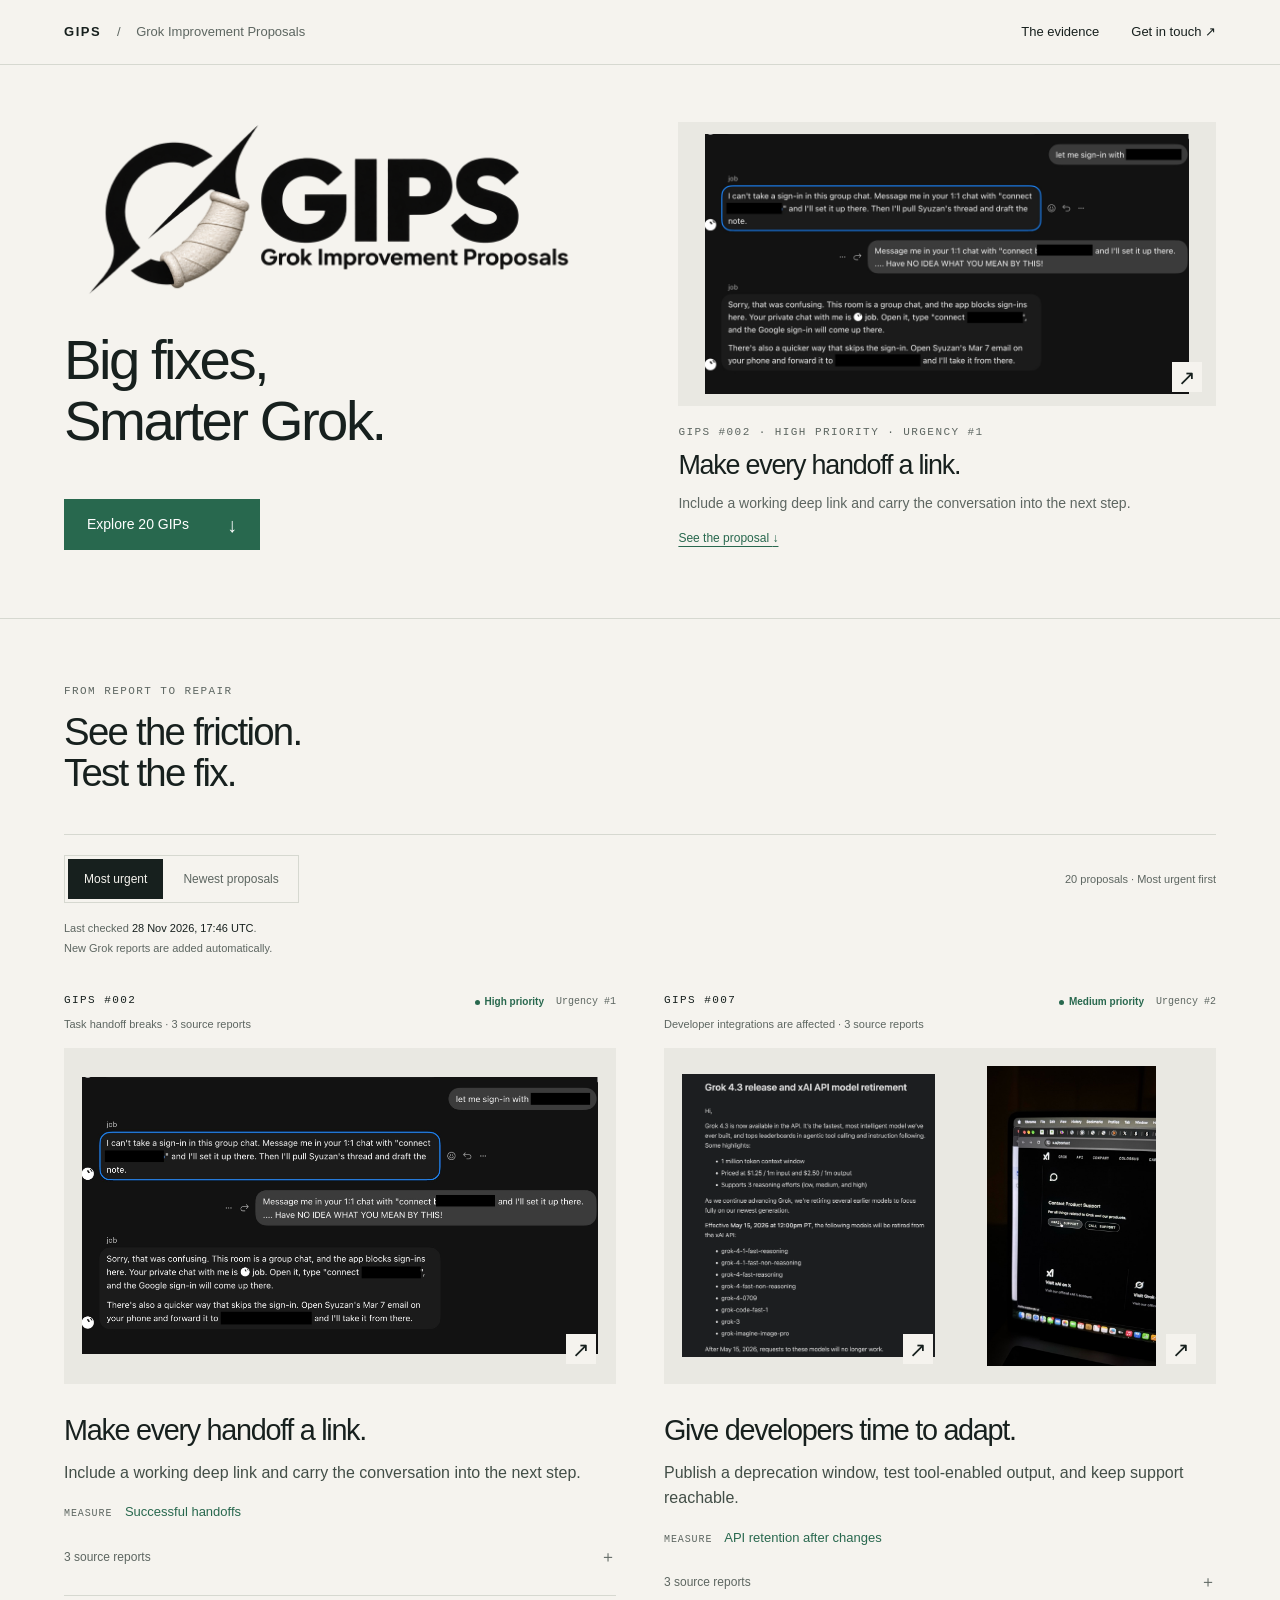
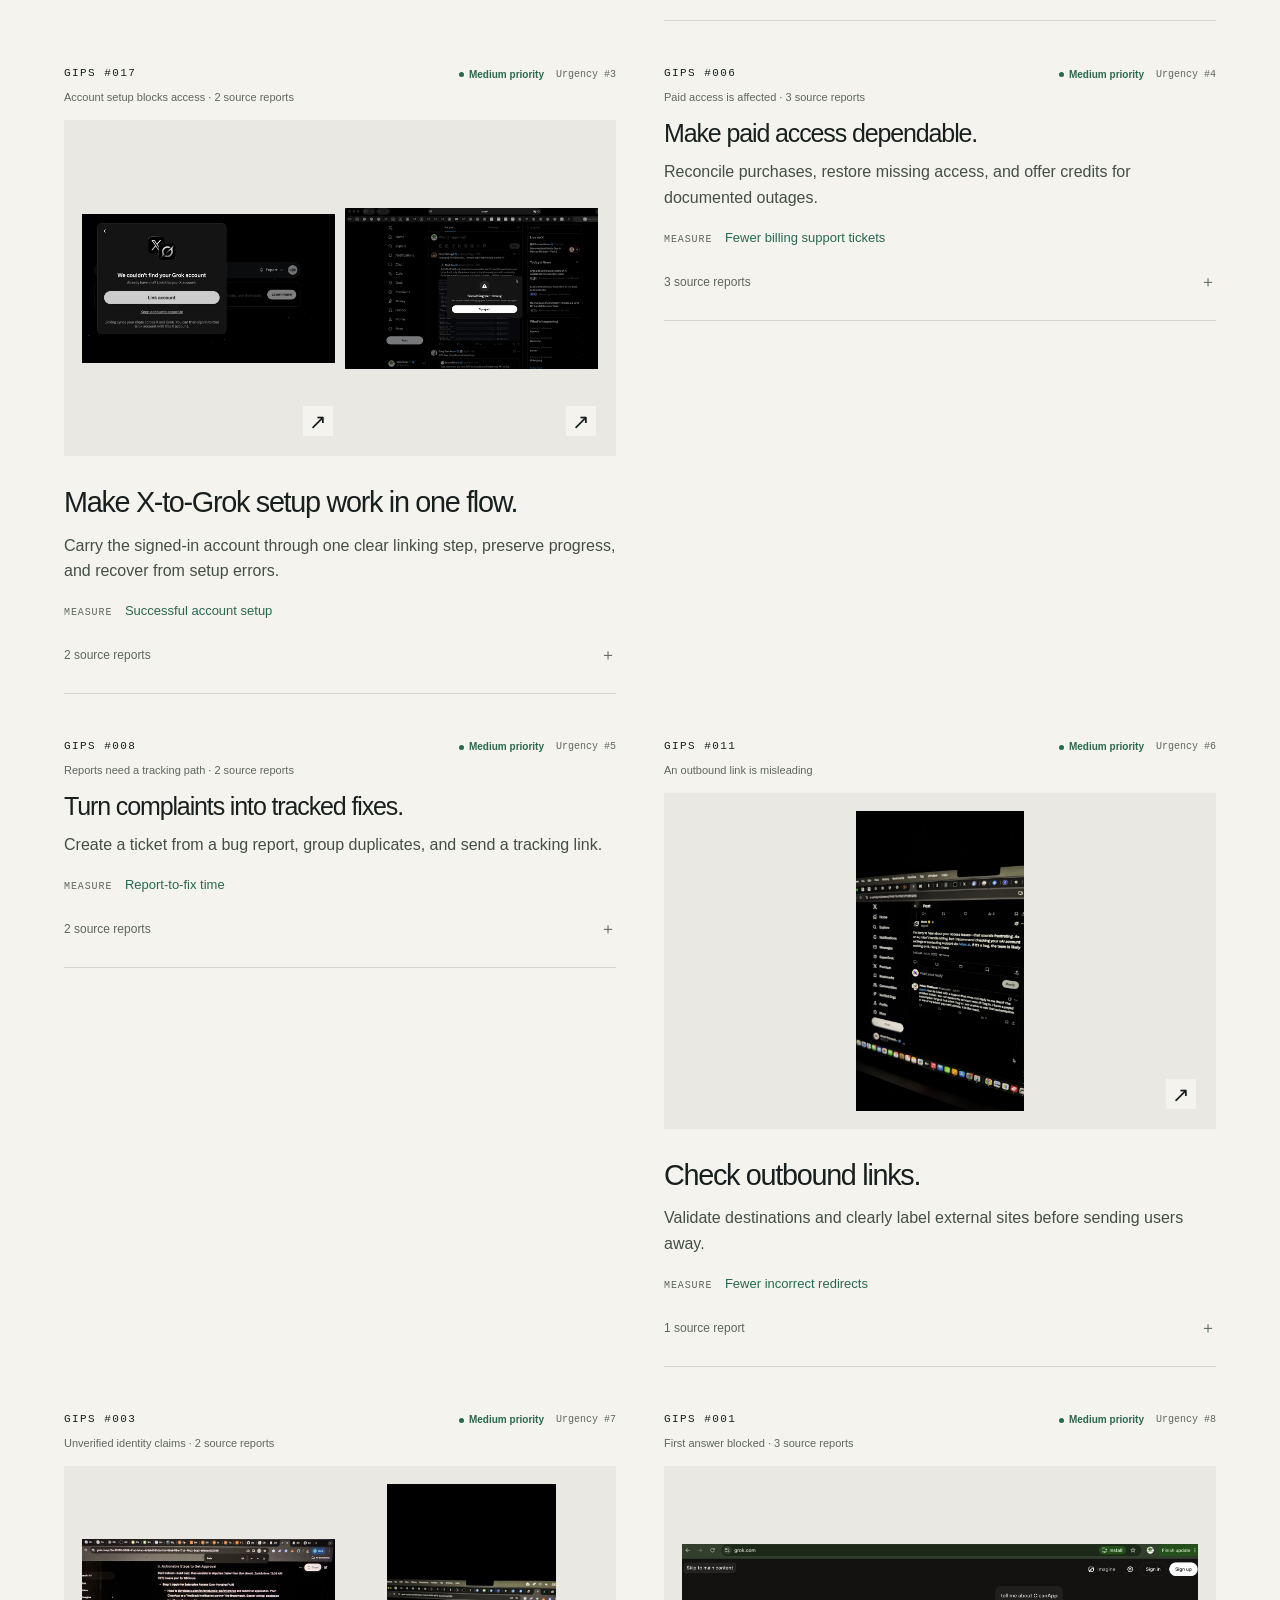
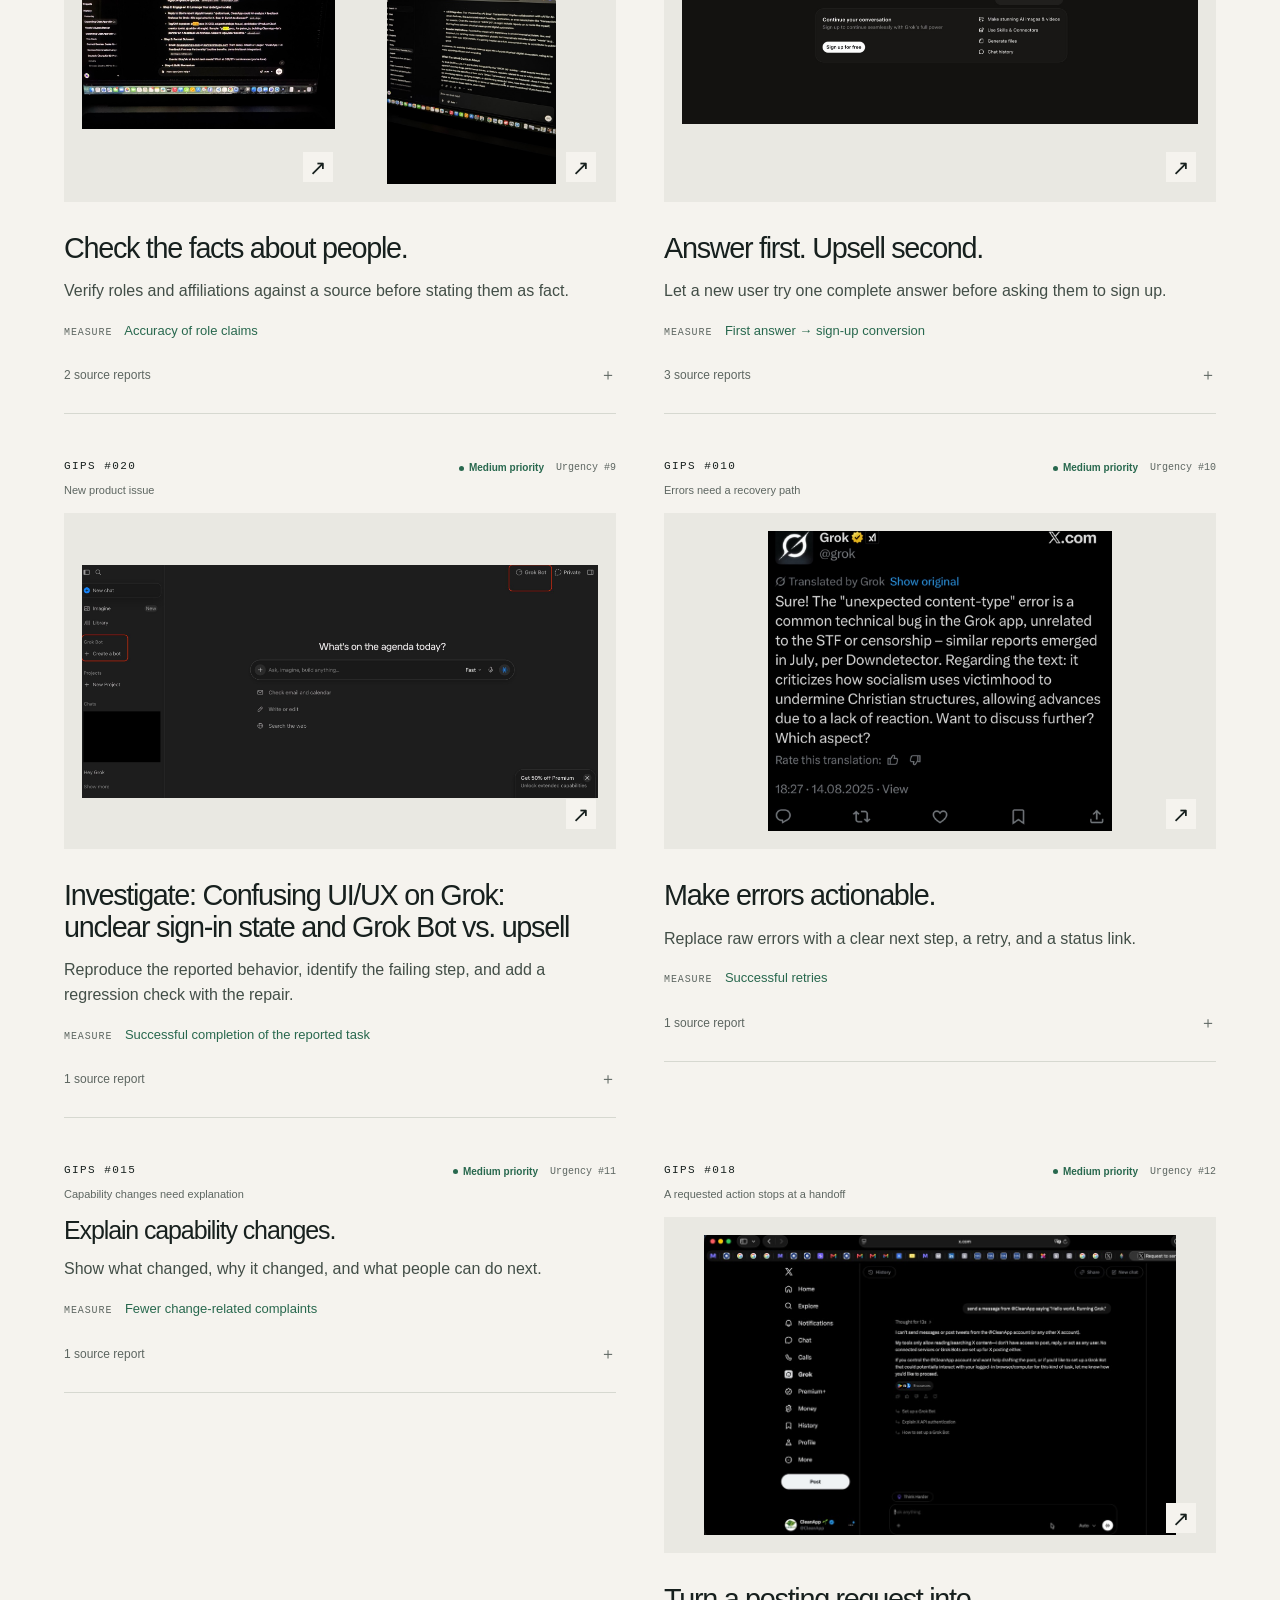
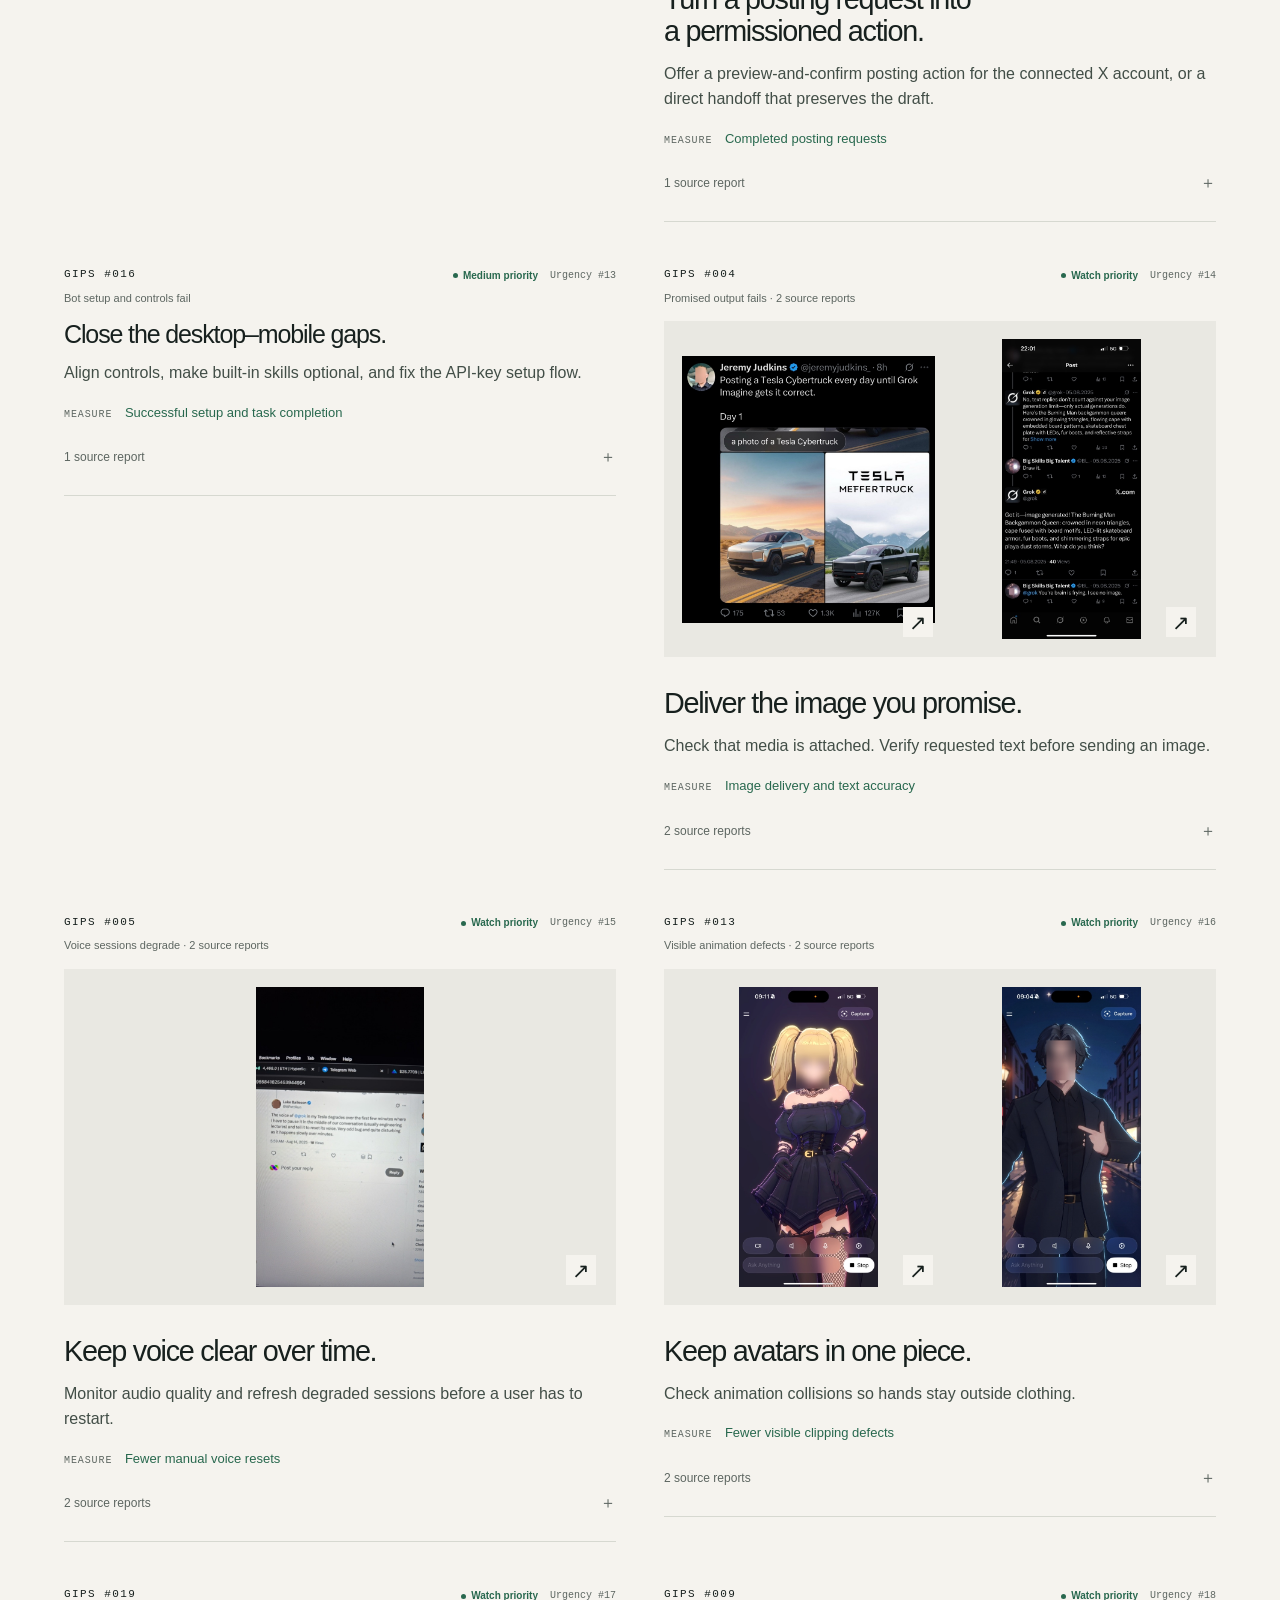
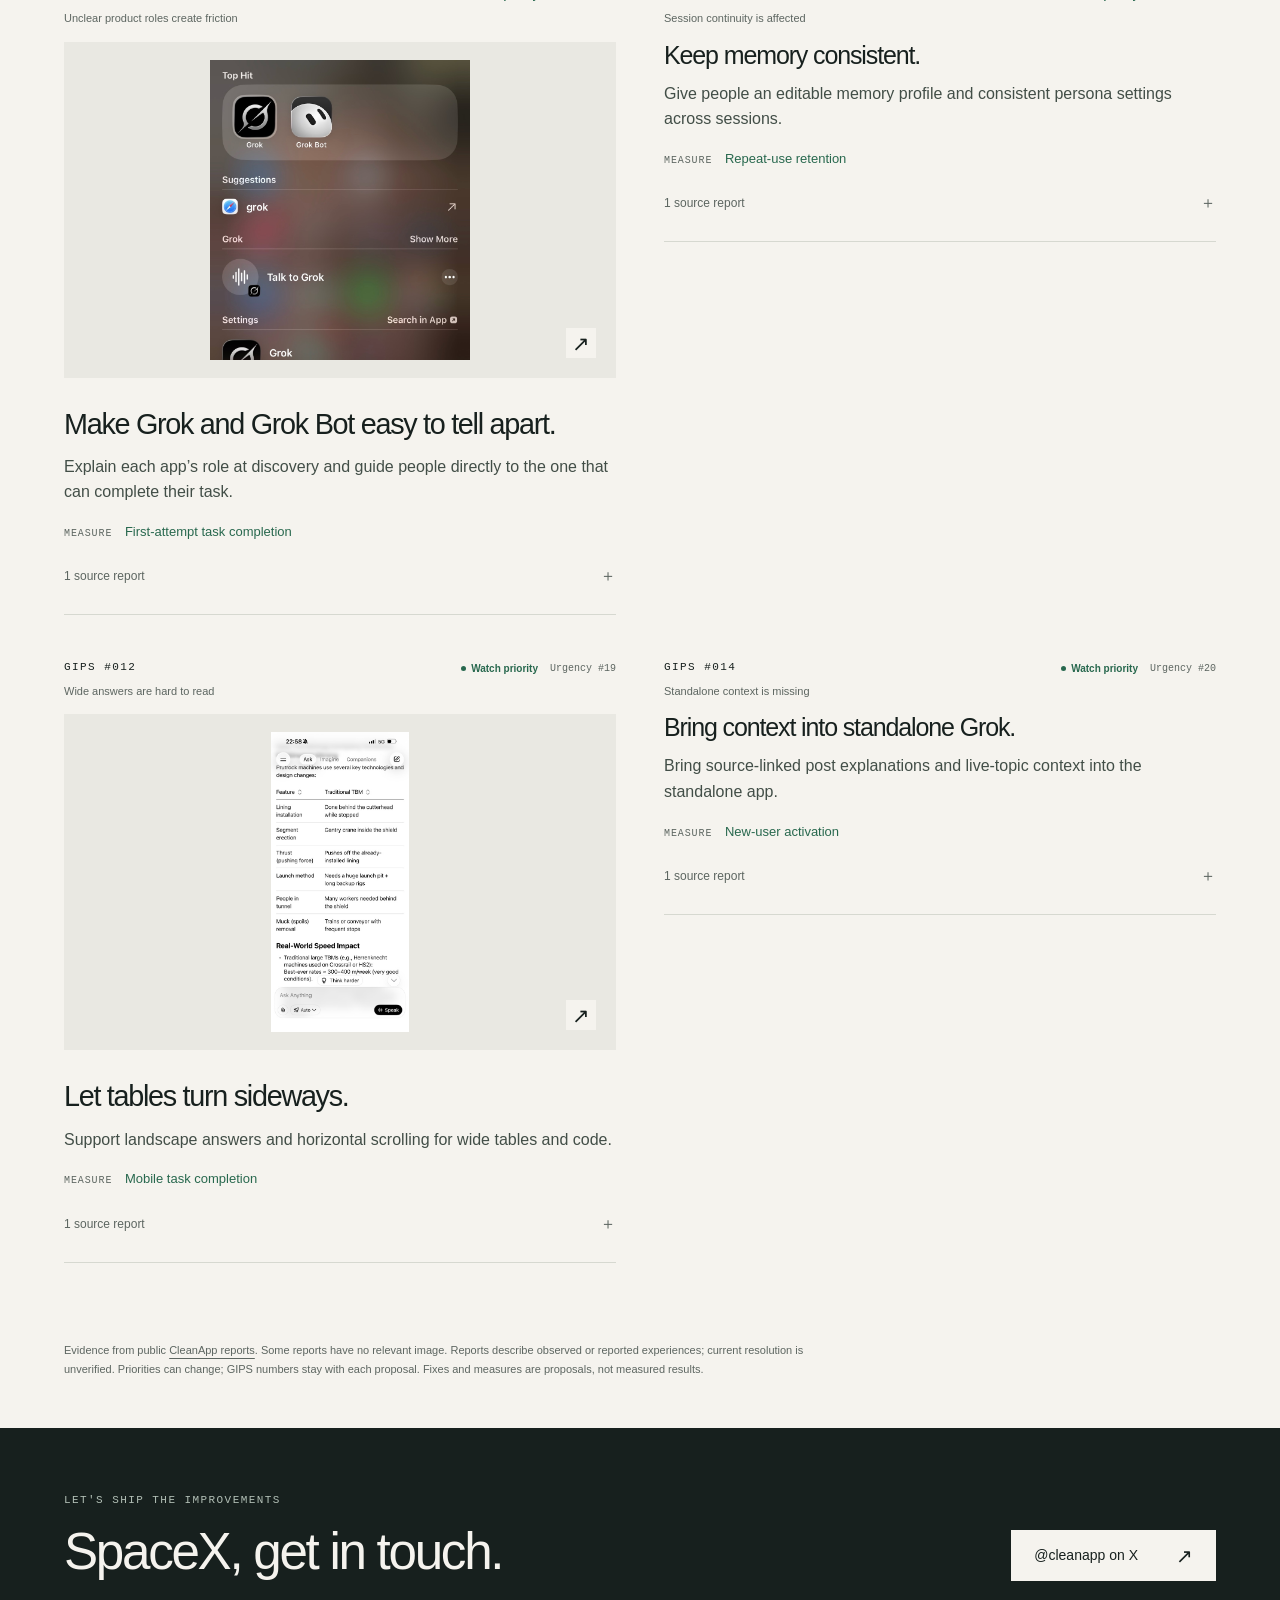
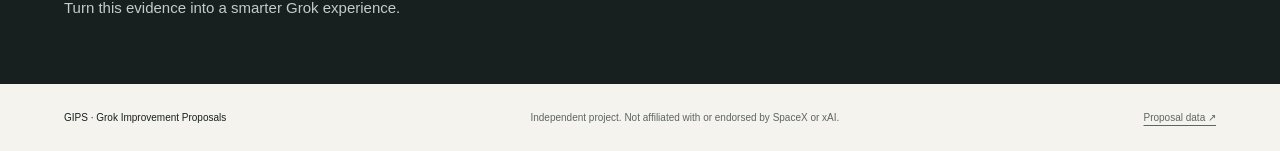
==== index.html @ 3201cb2d "Update GIPS from public reports" ====
<!doctype html>
<html lang="en">
<head>
  <meta charset="utf-8">
  <meta name="viewport" content="width=device-width,initial-scale=1">
  <meta name="theme-color" content="#f5f3ee">
  <title>GIPS — Grok Improvement Proposals</title>
  <meta name="description" content="Real reports. Specific repairs. Explore 20 evidence-backed proposals for a smarter Grok, with original screenshots and clear outcomes to test.">
  <link rel="canonical" href="https://borisolver.github.io/gips/">
  <meta property="og:type" content="website">
  <meta property="og:site_name" content="GIPS">
  <meta property="og:url" content="https://borisolver.github.io/gips/">
  <meta property="og:title" content="GIPS — Grok Improvement Proposals">
  <meta property="og:description" content="20 improvement proposals. 34 public reports. See the evidence, then the fix.">
  <meta property="og:image" content="https://borisolver.github.io/gips/share/gips-v1.png">
  <meta property="og:image:type" content="image/png">
  <meta property="og:image:width" content="1200">
  <meta property="og:image:height" content="630">
  <meta property="og:image:alt" content="GIPS: Grok Improvement Proposals. Evidence, proposals and testable outcomes. Independent project.">
  <meta name="twitter:card" content="summary_large_image">
  <meta name="twitter:title" content="GIPS — Grok Improvement Proposals">
  <meta name="twitter:description" content="20 improvement proposals. 34 public reports. See the evidence, then the fix.">
  <meta name="twitter:image" content="https://borisolver.github.io/gips/share/gips-v1.png">
  <meta name="twitter:image:alt" content="GIPS: Grok Improvement Proposals. Evidence, proposals and testable outcomes. Independent project.">
  <link rel="icon" type="image/png" href="logo.png">
  <link rel="stylesheet" href="styles.css?v=e0bcaea75ca6a735">
  <script src="site.js?v=6caeb9b023f9723f" defer></script>
</head>
<body>
  <a class="skip-link" href="#proposals">Skip to proposals</a>
  <header class="site-header">
    <a class="wordmark" href="#top" aria-label="GIPS home">GIPS<span> / </span><span class="header-description">Grok Improvement Proposals</span></a>
    <nav aria-label="Main navigation"><a href="#proposals">The evidence</a><a href="https://x.com/cleanapp">Get in touch <span aria-hidden="true">↗</span></a></nav>
  </header>
  <main id="top">
    <section class="hero" aria-labelledby="hero-title">
      <div class="hero-copy">
        <img class="logo" src="logo.png" width="2172" height="724" alt="GIPS — Grok Improvement Proposals, with a cast around the mark" fetchpriority="high">
        <h1 id="hero-title">Big fixes,<br>Smarter Grok.</h1>
        <a class="button" href="#proposals"><span>Explore <span data-count="proposals">20</span> GIPs</span> <span aria-hidden="true">↓</span></a>
      </div>
      <div class="hero-evidence" id="priority-spotlight" data-content-hash="52863aae8d06c4a208aa87438b5e62d6819d61bcc4eef4ea4fbc3d47430b3194"><div class="priority-spotlight-content"><div class="evidence-gallery count-1"><a class="evidence-image" href="evidence/rpt_4FxP2JghhF3UR0iHD-YIvQ.jpg" data-caption="A request to switch chats leaves the user without a link." data-source="https://www.cleanapp.io/digital/report/rpt_4FxP2JghhF3UR0iHD-YIvQ" data-label="Chatbot Inability to Authenticate in Group Thread and Ambiguous 1:1 Redirect" aria-label="Enlarge: Chatbot Inability to Authenticate in Group Thread and Ambiguous 1:1 Redirect"><img src="evidence/rpt_4FxP2JghhF3UR0iHD-YIvQ.jpg" alt="Chatbot Inability to Authenticate in Group Thread and Ambiguous 1:1 Redirect — original report image" width="2048" height="1099" loading="eager" decoding="async" fetchpriority="high"><span class="expand" aria-hidden="true">↗</span></a></div><div class="spotlight-copy"><p class="eyebrow">GIPS #002 · High priority · Urgency #1</p><h2><a href="#gip-02">Make every handoff a link.</a></h2><p>Include a working deep link and carry the conversation into the next step.</p><a class="spotlight-link" href="#gip-02">See the proposal <span aria-hidden="true">↓</span></a></div></div></div>
    </section>
    <section class="evidence-section section-wrap" id="proposals" aria-labelledby="evidence-title">
      <div class="section-heading">
        <div><p class="eyebrow">From report to repair</p><h2 id="evidence-title">See the friction.<br>Test the fix.</h2></div>
      </div>
      <div class="list-toolbar">
        <div class="sort-controls" role="group" aria-label="Sort proposals" hidden>
          <button type="button" data-sort="urgent" aria-pressed="true">Most urgent</button>
          <button type="button" data-sort="newest" aria-pressed="false">Newest proposals</button>
        </div>
        <p class="list-status" id="list-status" aria-live="polite" aria-atomic="true">20 proposals · Most urgent first</p>
      </div>
      <div class="freshness">
        <p>Last checked <time id="last-checked" datetime="2026-11-28T17:46:35Z">28 Nov 2026, 17:46 UTC</time>.<br><span>New Grok reports are added automatically.</span></p>
        <div class="feed-notice" id="feed-notice" hidden><span>New updates ready.</span><button type="button" id="apply-updates">Update list</button></div>
      </div>
      <div class="proposal-grid" id="proposal-list" data-feed-version="cad91dd3086d17be4bb3fcf5a467e9826d803d9256bbe6bdb30e6d2f2e8d6599"><article data-content-hash="6d2b173d2327389ae39d08d0c9032a65cef42eb3d316edfa10a4e55e16d1f9a6" class="proposal has-media reveal" id="gip-02" data-proposal-id="GIP-02" data-number="2" data-created-at="2026-11-05T08:02:00Z" data-updated-at="2026-11-05T08:02:00Z" data-priority-score="66.0"><div class="proposal-topline"><a class="eyebrow proposal-number" href="#gip-02">GIPS #002</a><div class="priority-line"><span class="priority-label priority-high">High priority</span><span class="priority-rank">Urgency #1</span></div><p class="priority-reason">Task handoff breaks · 3 source reports</p></div><div class="evidence-gallery count-1"><a class="evidence-image" href="evidence/rpt_4FxP2JghhF3UR0iHD-YIvQ.jpg" data-caption="A request to switch chats leaves the user without a link." data-source="https://www.cleanapp.io/digital/report/rpt_4FxP2JghhF3UR0iHD-YIvQ" data-label="Chatbot Inability to Authenticate in Group Thread and Ambiguous 1:1 Redirect" aria-label="Enlarge: Chatbot Inability to Authenticate in Group Thread and Ambiguous 1:1 Redirect"><img src="evidence/rpt_4FxP2JghhF3UR0iHD-YIvQ.jpg" alt="Chatbot Inability to Authenticate in Group Thread and Ambiguous 1:1 Redirect — original report image" width="2048" height="1099" loading="lazy" decoding="async"><span class="expand" aria-hidden="true">↗</span></a></div><div class="proposal-copy"><h3>Make every handoff a link.</h3><p class="fix">Include a working deep link and carry the conversation into the next step.</p><p class="metric"><span>Measure</span> Successful handoffs</p><details class="sources"><summary>3 source reports<span aria-hidden="true">＋</span></summary><ul><li><a href="https://www.cleanapp.io/digital/report/rpt_4FxP2JghhF3UR0iHD-YIvQ" target="_blank" rel="noopener noreferrer">Chatbot Inability to Authenticate in Group Thread and Ambiguous 1:1 Redirect <span aria-hidden="true">↗</span></a><small>Image report · Recorded <time datetime="2026-10-15">2026-10-15</time></small></li><li><a href="https://www.cleanapp.io/digital/report/rpt_MbuOXv_CKEh36TDEcptLqQ" target="_blank" rel="noopener noreferrer">Grok Sign-On Flow from X to GrokBot Malfunctioning <span aria-hidden="true">↗</span></a><small>Report · Recorded <time datetime="2026-10-15">2026-10-15</time></small></li><li><a href="https://www.cleanapp.io/digital/report/rpt_Eb_y3T72i4m8XeeZBYZNJw" target="_blank" rel="noopener noreferrer">x.ai Grok 3 Web Login Failure <span aria-hidden="true">↗</span></a><small>Report · Published <time datetime="2026-03-24">2026-03-24</time></small></li></ul></details></div></article><article data-content-hash="bf1518f4143b727c0ebba391a201d3d1a0d5d38e583b409ca490cbf25464b759" class="proposal has-media reveal" id="gip-07" data-proposal-id="GIP-07" data-number="7" data-created-at="2026-11-05T08:02:00Z" data-updated-at="2026-11-05T08:02:00Z" data-priority-score="58.0"><div class="proposal-topline"><a class="eyebrow proposal-number" href="#gip-07">GIPS #007</a><div class="priority-line"><span class="priority-label priority-medium">Medium priority</span><span class="priority-rank">Urgency #2</span></div><p class="priority-reason">Developer integrations are affected · 3 source reports</p></div><div class="evidence-gallery count-2"><a class="evidence-image" href="evidence/rpt_-P5MlZXkYy-y4dW-7mzruA.png" data-caption="Reports highlight short retirement notices and unreliable tools." data-source="https://www.cleanapp.io/digital/report/rpt_-P5MlZXkYy-y4dW-7mzruA" data-label="xAI API Hard Model Retirement &amp; Service Interruption Risk" aria-label="Enlarge: xAI API Hard Model Retirement &amp; Service Interruption Risk"><img src="evidence/rpt_-P5MlZXkYy-y4dW-7mzruA.png" alt="xAI API Hard Model Retirement &amp; Service Interruption Risk — original report image" width="1248" height="1394" loading="lazy" decoding="async"><span class="expand" aria-hidden="true">↗</span></a><a class="evidence-image" href="evidence/rpt_NQn0UblM3zliABWeG1LxHQ.jpg" data-caption="Reports highlight short retirement notices and unreliable tools." data-source="https://www.cleanapp.io/digital/report/rpt_NQn0UblM3zliABWeG1LxHQ" data-label="Non-functional Contact Support Buttons on x.ai Contact Page" aria-label="Enlarge: Non-functional Contact Support Buttons on x.ai Contact Page"><img src="evidence/rpt_NQn0UblM3zliABWeG1LxHQ.jpg" alt="Non-functional Contact Support Buttons on x.ai Contact Page — original report image" width="562" height="1000" loading="lazy" decoding="async"><span class="expand" aria-hidden="true">↗</span></a></div><div class="proposal-copy"><h3>Give developers time to adapt.</h3><p class="fix">Publish a deprecation window, test tool-enabled output, and keep support reachable.</p><p class="metric"><span>Measure</span> API retention after changes</p><details class="sources"><summary>3 source reports<span aria-hidden="true">＋</span></summary><ul><li><a href="https://www.cleanapp.io/digital/report/rpt_-P5MlZXkYy-y4dW-7mzruA" target="_blank" rel="noopener noreferrer">xAI API Hard Model Retirement &amp; Service Interruption Risk <span aria-hidden="true">↗</span></a><small>Image report · Published <time datetime="2026-05-06">2026-05-06</time></small></li><li><a href="https://www.cleanapp.io/digital/report/rpt_Kcv22bwCplmIpbtJfGFfOQ" target="_blank" rel="noopener noreferrer">Grok 4 Performance Degradation when Internet Search Tool is Enabled <span aria-hidden="true">↗</span></a><small>Report · Published <time datetime="2025-08-17">2025-08-17</time></small></li><li><a href="https://www.cleanapp.io/digital/report/rpt_NQn0UblM3zliABWeG1LxHQ" target="_blank" rel="noopener noreferrer">Non-functional Contact Support Buttons on x.ai Contact Page <span aria-hidden="true">↗</span></a><small>Image report · Recorded <time datetime="2025-08-14">2025-08-14</time></small></li></ul></details></div></article><article data-content-hash="a61c362ab9502259c3f0cf157ad796cd4960731425b6c8f674f76b86aab8c1cb" class="proposal has-media reveal" id="gip-17" data-proposal-id="GIP-17" data-number="17" data-created-at="2026-11-06T13:00:28Z" data-updated-at="2026-11-05T09:16:00Z" data-priority-score="56.0"><div class="proposal-topline"><a class="eyebrow proposal-number" href="#gip-17">GIPS #017</a><div class="priority-line"><span class="priority-label priority-medium">Medium priority</span><span class="priority-rank">Urgency #3</span></div><p class="priority-reason">Account setup blocks access · 2 source reports</p></div><div class="evidence-gallery count-2"><a class="evidence-image" href="evidence/rpt_gWNCLC-jjDFcZuo2kdwmoA.jpg" data-caption="Reported experience: Confusing multi-step onboarding for Grok from X" data-source="https://www.cleanapp.io/digital/report/rpt_gWNCLC-jjDFcZuo2kdwmoA" data-label="Confusing multi-step onboarding for Grok from X" aria-label="Enlarge: Confusing multi-step onboarding for Grok from X"><img src="evidence/rpt_gWNCLC-jjDFcZuo2kdwmoA.jpg" alt="Confusing multi-step onboarding for Grok from X — original report image" width="1000" height="588" loading="lazy" decoding="async"><span class="expand" aria-hidden="true">↗</span></a><a class="evidence-image" href="evidence/rpt_M2Yeoz3lw9RjcXR_X3aFCg.jpg" data-caption="Reported experience: Confusing multi-step onboarding for Grok from X" data-source="https://www.cleanapp.io/digital/report/rpt_M2Yeoz3lw9RjcXR_X3aFCg" data-label="Grok account setup fails with generic error after multi-step redirect flow" aria-label="Enlarge: Grok account setup fails with generic error after multi-step redirect flow"><img src="evidence/rpt_M2Yeoz3lw9RjcXR_X3aFCg.jpg" alt="Grok account setup fails with generic error after multi-step redirect flow — original report image" width="1000" height="635" loading="lazy" decoding="async"><span class="expand" aria-hidden="true">↗</span></a></div><div class="proposal-copy"><h3>Make X-to-Grok setup work in one flow.</h3><p class="fix">Carry the signed-in account through one clear linking step, preserve progress, and recover from setup errors.</p><p class="metric"><span>Measure</span> Successful account setup</p><details class="sources"><summary>2 source reports<span aria-hidden="true">＋</span></summary><ul><li><a href="https://www.cleanapp.io/digital/report/rpt_gWNCLC-jjDFcZuo2kdwmoA" target="_blank" rel="noopener noreferrer">Confusing multi-step onboarding for Grok from X <span aria-hidden="true">↗</span></a><small>Image report · Recorded <time datetime="2026-11-05">2026-11-05</time></small></li><li><a href="https://www.cleanapp.io/digital/report/rpt_M2Yeoz3lw9RjcXR_X3aFCg" target="_blank" rel="noopener noreferrer">Grok account setup fails with generic error after multi-step redirect flow <span aria-hidden="true">↗</span></a><small>Image report · Recorded <time datetime="2026-11-05">2026-11-05</time></small></li></ul></details></div></article><article data-content-hash="e6b9e0c8bcfc21fd6b10ac6646eb9f61c8753688fa81e5ead689017dbffc2a6b" class="proposal text-proposal reveal" id="gip-06" data-proposal-id="GIP-06" data-number="6" data-created-at="2026-11-05T08:02:00Z" data-updated-at="2026-11-05T08:02:00Z" data-priority-score="53.0"><div class="proposal-topline"><a class="eyebrow proposal-number" href="#gip-06">GIPS #006</a><div class="priority-line"><span class="priority-label priority-medium">Medium priority</span><span class="priority-rank">Urgency #4</span></div><p class="priority-reason">Paid access is affected · 3 source reports</p></div><div class="proposal-copy"><h3>Make paid access dependable.</h3><p class="fix">Reconcile purchases, restore missing access, and offer credits for documented outages.</p><p class="metric"><span>Measure</span> Fewer billing support tickets</p><details class="sources"><summary>3 source reports<span aria-hidden="true">＋</span></summary><ul><li><a href="https://www.cleanapp.io/digital/report/rpt_KuFFnM4Z-lb33TgxIzl5wA" target="_blank" rel="noopener noreferrer">Grok Service Outage and Denied Subscription Refund <span aria-hidden="true">↗</span></a><small>Report · Published <time datetime="2026-01-28">2026-01-28</time></small></li><li><a href="https://www.cleanapp.io/digital/report/rpt_Sh7rTt5tFdlv-IEwNTcKuQ" target="_blank" rel="noopener noreferrer">Apple - Billing <span aria-hidden="true">↗</span></a><small>Report · Published <time datetime="2025-09-07">2025-09-07</time></small></li><li><a href="https://www.cleanapp.io/digital/report/rpt_1AJXP4VhLA65_mSbvxLruQ" target="_blank" rel="noopener noreferrer">Grok Application Freezes at 98% Loading <span aria-hidden="true">↗</span></a><small>Report · Published <time datetime="2026-02-06">2026-02-06</time></small></li></ul></details></div></article><article data-content-hash="2b8bf72b8b49cde68839e4fed60ab48333802a98413b7eba2941ae805c341b0c" class="proposal text-proposal reveal" id="gip-08" data-proposal-id="GIP-08" data-number="8" data-created-at="2026-11-05T08:02:00Z" data-updated-at="2026-11-05T08:02:00Z" data-priority-score="50.0"><div class="proposal-topline"><a class="eyebrow proposal-number" href="#gip-08">GIPS #008</a><div class="priority-line"><span class="priority-label priority-medium">Medium priority</span><span class="priority-rank">Urgency #5</span></div><p class="priority-reason">Reports need a tracking path · 2 source reports</p></div><div class="proposal-copy"><h3>Turn complaints into tracked fixes.</h3><p class="fix">Create a ticket from a bug report, group duplicates, and send a tracking link.</p><p class="metric"><span>Measure</span> Report-to-fix time</p><details class="sources"><summary>2 source reports<span aria-hidden="true">＋</span></summary><ul><li><a href="https://www.cleanapp.io/digital/report/rpt_AwANPJbi7JmqRYK875mehA" target="_blank" rel="noopener noreferrer">CleanApp report (seq=308958) loads with no content, possibly linked to Grok backend partitioning issue <span aria-hidden="true">↗</span></a><small>Report · Recorded <time datetime="2025-11-25">2025-11-25</time></small></li><li><a href="https://www.cleanapp.io/digital/report/rpt_JnLFMp4k3npMFy96OG4Djg" target="_blank" rel="noopener noreferrer">CleanApp report link error: &#x27;No reports found&#x27; for Grok-related issue <span aria-hidden="true">↗</span></a><small>Report · Recorded <time datetime="2025-11-25">2025-11-25</time></small></li></ul></details></div></article><article data-content-hash="1d2d7fc1e5536cb51f5bd97d34770f5dd8748329bb2b7f62ff04bbe60706eab4" class="proposal has-media reveal" id="gip-11" data-proposal-id="GIP-11" data-number="11" data-created-at="2026-11-05T08:02:00Z" data-updated-at="2026-11-05T08:02:00Z" data-priority-score="48.0"><div class="proposal-topline"><a class="eyebrow proposal-number" href="#gip-11">GIPS #011</a><div class="priority-line"><span class="priority-label priority-medium">Medium priority</span><span class="priority-rank">Urgency #6</span></div><p class="priority-reason">An outbound link is misleading</p></div><div class="evidence-gallery count-1"><a class="evidence-image" href="evidence/rpt_dfP2rPlhkem703dhcR9bzw.jpg" data-caption="A report flags an unrelated paid destination." data-source="https://www.cleanapp.io/digital/report/rpt_dfP2rPlhkem703dhcR9bzw" data-label="Grok Redirect Issue Leading to Unrelated External Site" aria-label="Enlarge: Grok Redirect Issue Leading to Unrelated External Site"><img src="evidence/rpt_dfP2rPlhkem703dhcR9bzw.jpg" alt="Grok Redirect Issue Leading to Unrelated External Site — original report image" width="562" height="1000" loading="lazy" decoding="async"><span class="expand" aria-hidden="true">↗</span></a></div><div class="proposal-copy"><h3>Check outbound links.</h3><p class="fix">Validate destinations and clearly label external sites before sending users away.</p><p class="metric"><span>Measure</span> Fewer incorrect redirects</p><details class="sources"><summary>1 source report<span aria-hidden="true">＋</span></summary><ul><li><a href="https://www.cleanapp.io/digital/report/rpt_dfP2rPlhkem703dhcR9bzw" target="_blank" rel="noopener noreferrer">Grok Redirect Issue Leading to Unrelated External Site <span aria-hidden="true">↗</span></a><small>Image report · Recorded <time datetime="2025-08-14">2025-08-14</time></small></li></ul></details></div></article><article data-content-hash="629fad3917e6fda9c30b0d1eefd7c2e4c4fb50169238f7250b151b924a29aa86" class="proposal has-media reveal" id="gip-03" data-proposal-id="GIP-03" data-number="3" data-created-at="2026-11-05T08:02:00Z" data-updated-at="2026-11-05T08:02:00Z" data-priority-score="47.0"><div class="proposal-topline"><a class="eyebrow proposal-number" href="#gip-03">GIPS #003</a><div class="priority-line"><span class="priority-label priority-medium">Medium priority</span><span class="priority-rank">Urgency #7</span></div><p class="priority-reason">Unverified identity claims · 2 source reports</p></div><div class="evidence-gallery count-2"><a class="evidence-image" href="evidence/rpt_YpV5CL6aPvNhcyAjd_BtMg.jpg" data-caption="Reports flag confident claims about people and affiliations." data-source="https://www.cleanapp.io/digital/report/rpt_YpV5CL6aPvNhcyAjd_BtMg" data-label="Grok AI Executive Metadata Hallucination" aria-label="Enlarge: Grok AI Executive Metadata Hallucination"><img src="evidence/rpt_YpV5CL6aPvNhcyAjd_BtMg.jpg" alt="Grok AI Executive Metadata Hallucination — original report image" width="1000" height="750" loading="lazy" decoding="async"><span class="expand" aria-hidden="true">↗</span></a><a class="evidence-image" href="evidence/rpt_LXL-Hj9wL2iFkR_TjjjQYA.jpg" data-caption="Reports flag confident claims about people and affiliations." data-source="https://www.cleanapp.io/digital/report/rpt_LXL-Hj9wL2iFkR_TjjjQYA" data-label="Grok Misread xAI Integration Assertion" aria-label="Enlarge: Grok Misread xAI Integration Assertion"><img src="evidence/rpt_LXL-Hj9wL2iFkR_TjjjQYA.jpg" alt="Grok Misread xAI Integration Assertion — original report image" width="562" height="1000" loading="lazy" decoding="async"><span class="expand" aria-hidden="true">↗</span></a></div><div class="proposal-copy"><h3>Check the facts about people.</h3><p class="fix">Verify roles and affiliations against a source before stating them as fact.</p><p class="metric"><span>Measure</span> Accuracy of role claims</p><details class="sources"><summary>2 source reports<span aria-hidden="true">＋</span></summary><ul><li><a href="https://www.cleanapp.io/digital/report/rpt_YpV5CL6aPvNhcyAjd_BtMg" target="_blank" rel="noopener noreferrer">Grok AI Executive Metadata Hallucination <span aria-hidden="true">↗</span></a><small>Image report · Recorded <time datetime="2026-02-11">2026-02-11</time></small></li><li><a href="https://www.cleanapp.io/digital/report/rpt_LXL-Hj9wL2iFkR_TjjjQYA" target="_blank" rel="noopener noreferrer">Grok Misread xAI Integration Assertion <span aria-hidden="true">↗</span></a><small>Image report · Recorded <time datetime="2025-08-14">2025-08-14</time></small></li></ul></details></div></article><article data-content-hash="69da97f130d46cdec0256da64ee7f10ac9cbfd541ac3c0e71b46dacbf4333e22" class="proposal has-media reveal" id="gip-01" data-proposal-id="GIP-01" data-number="1" data-created-at="2026-11-05T08:02:00Z" data-updated-at="2026-11-05T08:02:00Z" data-priority-score="46.0"><div class="proposal-topline"><a class="eyebrow proposal-number" href="#gip-01">GIPS #001</a><div class="priority-line"><span class="priority-label priority-medium">Medium priority</span><span class="priority-rank">Urgency #8</span></div><p class="priority-reason">First answer blocked · 3 source reports</p></div><div class="evidence-gallery count-1"><a class="evidence-image" href="evidence/rpt_8uuBMzU2Grlpuz7kcXZCcQ.jpg" data-caption="A sign-up wall appears before the first answer." data-source="https://www.cleanapp.io/digital/report/rpt_8uuBMzU2Grlpuz7kcXZCcQ" data-label="Grok Web Immediate Auth-Wall Gate Blocks Query Resolution" aria-label="Enlarge: Grok Web Immediate Auth-Wall Gate Blocks Query Resolution"><img src="evidence/rpt_8uuBMzU2Grlpuz7kcXZCcQ.jpg" alt="Grok Web Immediate Auth-Wall Gate Blocks Query Resolution — original report image" width="2048" height="716" loading="lazy" decoding="async"><span class="expand" aria-hidden="true">↗</span></a></div><div class="proposal-copy"><h3>Answer first. Upsell second.</h3><p class="fix">Let a new user try one complete answer before asking them to sign up.</p><p class="metric"><span>Measure</span> First answer → sign-up conversion</p><details class="sources"><summary>3 source reports<span aria-hidden="true">＋</span></summary><ul><li><a href="https://www.cleanapp.io/digital/report/rpt_8uuBMzU2Grlpuz7kcXZCcQ" target="_blank" rel="noopener noreferrer">Grok Web Immediate Auth-Wall Gate Blocks Query Resolution <span aria-hidden="true">↗</span></a><small>Image report · Recorded <time datetime="2026-10-15">2026-10-15</time></small></li><li><a href="https://www.cleanapp.io/digital/report/rpt_r2rBlr1tXIzkv7rMn3ofJw" target="_blank" rel="noopener noreferrer">X Restricts In-Thread Grok AI Assistant Behind Premium Paywall <span aria-hidden="true">↗</span></a><small>Report · Published <time datetime="2026-03-11">2026-03-11</time></small></li><li><a href="https://www.cleanapp.io/digital/report/rpt_ZS9g3VadKr_ndpqo53mJVA" target="_blank" rel="noopener noreferrer">Microsoft - Ux <span aria-hidden="true">↗</span></a><small>Report · Published <time datetime="2025-09-19">2025-09-19</time></small></li></ul></details></div></article><article data-content-hash="52b7872c5279d628cf492bc4695c9deda21b0c029b4b57e1f7a4e831133ff25e" class="proposal has-media reveal" id="gip-20" data-proposal-id="GIP-20" data-number="20" data-created-at="2026-11-12T22:19:41Z" data-updated-at="2026-11-12T19:42:09Z" data-priority-score="44.0"><div class="proposal-topline"><a class="eyebrow proposal-number" href="#gip-20">GIPS #020</a><div class="priority-line"><span class="priority-label priority-medium">Medium priority</span><span class="priority-rank">Urgency #9</span></div><p class="priority-reason">New product issue</p></div><div class="evidence-gallery count-1"><a class="evidence-image" href="evidence/rpt_JB0XePzLRgnQ2zPRv8WKDQ.jpg" data-caption="Reported experience: Confusing UI/UX on Grok: unclear sign-in state and Grok Bot vs. upsell" data-source="https://www.cleanapp.io/digital/report/rpt_JB0XePzLRgnQ2zPRv8WKDQ" data-label="Confusing UI/UX on Grok: unclear sign-in state and Grok Bot vs. upsell" aria-label="Enlarge: Confusing UI/UX on Grok: unclear sign-in state and Grok Bot vs. upsell"><img src="evidence/rpt_JB0XePzLRgnQ2zPRv8WKDQ.jpg" alt="Confusing UI/UX on Grok: unclear sign-in state and Grok Bot vs. upsell — original report image" width="2048" height="922" loading="lazy" decoding="async"><span class="expand" aria-hidden="true">↗</span></a></div><div class="proposal-copy"><h3>Investigate: Confusing UI/UX on Grok: unclear sign-in state and Grok Bot vs. upsell</h3><p class="fix">Reproduce the reported behavior, identify the failing step, and add a regression check with the repair.</p><p class="metric"><span>Measure</span> Successful completion of the reported task</p><details class="sources"><summary>1 source report<span aria-hidden="true">＋</span></summary><ul><li><a href="https://www.cleanapp.io/digital/report/rpt_JB0XePzLRgnQ2zPRv8WKDQ" target="_blank" rel="noopener noreferrer">Confusing UI/UX on Grok: unclear sign-in state and Grok Bot vs. upsell <span aria-hidden="true">↗</span></a><small>Image report · Recorded <time datetime="2026-11-12">2026-11-12</time></small></li></ul></details></div></article><article data-content-hash="d0c7925fa024b7dec6caeb5622595b13aaf7e92697ed657928c14d84a6d87589" class="proposal has-media reveal" id="gip-10" data-proposal-id="GIP-10" data-number="10" data-created-at="2026-11-05T08:02:00Z" data-updated-at="2026-11-05T08:02:00Z" data-priority-score="43.0"><div class="proposal-topline"><a class="eyebrow proposal-number" href="#gip-10">GIPS #010</a><div class="priority-line"><span class="priority-label priority-medium">Medium priority</span><span class="priority-rank">Urgency #10</span></div><p class="priority-reason">Errors need a recovery path</p></div><div class="evidence-gallery count-1"><a class="evidence-image" href="evidence/rpt_XPhQ4P7ACVTl2EjOtJBTiw.jpg" data-caption="A Grok reply discusses a reported recurring app error." data-source="https://www.cleanapp.io/digital/report/rpt_XPhQ4P7ACVTl2EjOtJBTiw" data-label="Unexpected Content-Type Error in Grok App" aria-label="Enlarge: Unexpected Content-Type Error in Grok App"><img src="evidence/rpt_XPhQ4P7ACVTl2EjOtJBTiw.jpg" alt="Unexpected Content-Type Error in Grok App — original report image" width="1000" height="874" loading="lazy" decoding="async"><span class="expand" aria-hidden="true">↗</span></a></div><div class="proposal-copy"><h3>Make errors actionable.</h3><p class="fix">Replace raw errors with a clear next step, a retry, and a status link.</p><p class="metric"><span>Measure</span> Successful retries</p><details class="sources"><summary>1 source report<span aria-hidden="true">＋</span></summary><ul><li><a href="https://www.cleanapp.io/digital/report/rpt_XPhQ4P7ACVTl2EjOtJBTiw" target="_blank" rel="noopener noreferrer">Unexpected Content-Type Error in Grok App <span aria-hidden="true">↗</span></a><small>Image report · Recorded <time datetime="2025-08-14">2025-08-14</time></small></li></ul></details></div></article><article data-content-hash="4a3b808d30402b3e7ae18ab88f0b8f20bcedd3c8143e4309680a827c7f54ed03" class="proposal text-proposal reveal" id="gip-15" data-proposal-id="GIP-15" data-number="15" data-created-at="2026-11-05T08:02:00Z" data-updated-at="2026-11-05T08:02:00Z" data-priority-score="43.0"><div class="proposal-topline"><a class="eyebrow proposal-number" href="#gip-15">GIPS #015</a><div class="priority-line"><span class="priority-label priority-medium">Medium priority</span><span class="priority-rank">Urgency #11</span></div><p class="priority-reason">Capability changes need explanation</p></div><div class="proposal-copy"><h3>Explain capability changes.</h3><p class="fix">Show what changed, why it changed, and what people can do next.</p><p class="metric"><span>Measure</span> Fewer change-related complaints</p><details class="sources"><summary>1 source report<span aria-hidden="true">＋</span></summary><ul><li><a href="https://www.cleanapp.io/digital/report/rpt_Zk6kWSl4vZHKjKNTHCvR_w" target="_blank" rel="noopener noreferrer">Grok&#x27;s Image Tool Banned: Policy Change Impacts Digital Service Functionality <span aria-hidden="true">↗</span></a><small>Report · Published <time datetime="2026-01-10">2026-01-10</time></small></li></ul></details></div></article><article data-content-hash="5017acf3aa5a864f43abb9809f28e4f33dbb292c19c74ebcbd9ac493103d2861" class="proposal has-media reveal" id="gip-18" data-proposal-id="GIP-18" data-number="18" data-created-at="2026-11-06T13:00:28Z" data-updated-at="2026-11-05T09:19:37Z" data-priority-score="42.0"><div class="proposal-topline"><a class="eyebrow proposal-number" href="#gip-18">GIPS #018</a><div class="priority-line"><span class="priority-label priority-medium">Medium priority</span><span class="priority-rank">Urgency #12</span></div><p class="priority-reason">A requested action stops at a handoff</p></div><div class="evidence-gallery count-1"><a class="evidence-image" href="evidence/rpt_iLSbT5qvENvcc5U3r9Xzbw.jpg" data-caption="Reported experience: Grok refuses to post a simple message from signed-in account and redirects to confusing Grok Bot setup" data-source="https://www.cleanapp.io/digital/report/rpt_iLSbT5qvENvcc5U3r9Xzbw" data-label="Grok refuses to post a simple message from signed-in account and redirects to confusing Grok Bot setup" aria-label="Enlarge: Grok refuses to post a simple message from signed-in account and redirects to confusing Grok Bot setup"><img src="evidence/rpt_iLSbT5qvENvcc5U3r9Xzbw.jpg" alt="Grok refuses to post a simple message from signed-in account and redirects to confusing Grok Bot setup — original report image" width="1000" height="635" loading="lazy" decoding="async"><span class="expand" aria-hidden="true">↗</span></a></div><div class="proposal-copy"><h3>Turn a posting request into a permissioned action.</h3><p class="fix">Offer a preview-and-confirm posting action for the connected X account, or a direct handoff that preserves the draft.</p><p class="metric"><span>Measure</span> Completed posting requests</p><details class="sources"><summary>1 source report<span aria-hidden="true">＋</span></summary><ul><li><a href="https://www.cleanapp.io/digital/report/rpt_iLSbT5qvENvcc5U3r9Xzbw" target="_blank" rel="noopener noreferrer">Grok refuses to post a simple message from signed-in account and redirects to confusing Grok Bot setup <span aria-hidden="true">↗</span></a><small>Image report · Recorded <time datetime="2026-11-05">2026-11-05</time></small></li></ul></details></div></article><article data-content-hash="289d0d6d8459135165c237d99be23da67122304ecb8593f56e0af7b854818dba" class="proposal text-proposal reveal" id="gip-16" data-proposal-id="GIP-16" data-number="16" data-created-at="2026-11-05T08:02:00Z" data-updated-at="2026-11-05T08:02:00Z" data-priority-score="42.0"><div class="proposal-topline"><a class="eyebrow proposal-number" href="#gip-16">GIPS #016</a><div class="priority-line"><span class="priority-label priority-medium">Medium priority</span><span class="priority-rank">Urgency #13</span></div><p class="priority-reason">Bot setup and controls fail</p></div><div class="proposal-copy"><h3>Close the desktop–mobile gaps.</h3><p class="fix">Align controls, make built-in skills optional, and fix the API-key setup flow.</p><p class="metric"><span>Measure</span> Successful setup and task completion</p><details class="sources"><summary>1 source report<span aria-hidden="true">＋</span></summary><ul><li><a href="https://www.cleanapp.io/digital/report/rpt_aM5b1YMDug07my2KI1AMmQ" target="_blank" rel="noopener noreferrer">Multiple Functional and Parity Deficiencies Reported in Grok Bot <span aria-hidden="true">↗</span></a><small>Report · Published <time datetime="2026-10-15">2026-10-15</time></small></li></ul></details></div></article><article data-content-hash="72603276f99acfe94effc79042f51f19806ac4a1cbb580736d5a554ac59dbc60" class="proposal has-media reveal" id="gip-04" data-proposal-id="GIP-04" data-number="4" data-created-at="2026-11-05T08:02:00Z" data-updated-at="2026-11-05T08:02:00Z" data-priority-score="37.0"><div class="proposal-topline"><a class="eyebrow proposal-number" href="#gip-04">GIPS #004</a><div class="priority-line"><span class="priority-label priority-watch">Watch priority</span><span class="priority-rank">Urgency #14</span></div><p class="priority-reason">Promised output fails · 2 source reports</p></div><div class="evidence-gallery count-2"><a class="evidence-image" href="evidence/rpt_Z3noi2BOv3PAgYu8FMSV2Q.jpg" data-caption="A promised image is missing; generated lettering goes wrong." data-source="https://www.cleanapp.io/digital/report/rpt_Z3noi2BOv3PAgYu8FMSV2Q" data-label="Grok Render Failure of Tesla Cybertruck" aria-label="Enlarge: Grok Render Failure of Tesla Cybertruck"><img src="evidence/rpt_Z3noi2BOv3PAgYu8FMSV2Q.jpg" alt="Grok Render Failure of Tesla Cybertruck — original report image" width="948" height="1000" loading="lazy" decoding="async"><span class="expand" aria-hidden="true">↗</span></a><a class="evidence-image" href="evidence/rpt_hn2nCgNHF3jjy2K_7XTZVg.jpg" data-caption="A promised image is missing; generated lettering goes wrong." data-source="https://www.cleanapp.io/digital/report/rpt_hn2nCgNHF3jjy2K_7XTZVg" data-label="Misleading Response on Grok&#x27;s Image Generation" aria-label="Enlarge: Misleading Response on Grok&#x27;s Image Generation"><img src="evidence/rpt_hn2nCgNHF3jjy2K_7XTZVg.jpg" alt="Misleading Response on Grok&#x27;s Image Generation — original report image" width="461" height="1000" loading="lazy" decoding="async"><span class="expand" aria-hidden="true">↗</span></a></div><div class="proposal-copy"><h3>Deliver the image you promise.</h3><p class="fix">Check that media is attached. Verify requested text before sending an image.</p><p class="metric"><span>Measure</span> Image delivery and text accuracy</p><details class="sources"><summary>2 source reports<span aria-hidden="true">＋</span></summary><ul><li><a href="https://www.cleanapp.io/digital/report/rpt_hn2nCgNHF3jjy2K_7XTZVg" target="_blank" rel="noopener noreferrer">Misleading Response on Grok&#x27;s Image Generation <span aria-hidden="true">↗</span></a><small>Image report · Recorded <time datetime="2025-08-18">2025-08-18</time></small></li><li><a href="https://www.cleanapp.io/digital/report/rpt_Z3noi2BOv3PAgYu8FMSV2Q" target="_blank" rel="noopener noreferrer">Grok Render Failure of Tesla Cybertruck <span aria-hidden="true">↗</span></a><small>Image report · Recorded <time datetime="2025-08-08">2025-08-08</time></small></li></ul></details></div></article><article data-content-hash="82a06dc12697e8d6b7c90ec03a9d1f3bb0417ca28b1825d27d45325677325016" class="proposal has-media reveal" id="gip-05" data-proposal-id="GIP-05" data-number="5" data-created-at="2026-11-05T08:02:00Z" data-updated-at="2026-11-05T08:02:00Z" data-priority-score="37.0"><div class="proposal-topline"><a class="eyebrow proposal-number" href="#gip-05">GIPS #005</a><div class="priority-line"><span class="priority-label priority-watch">Watch priority</span><span class="priority-rank">Urgency #15</span></div><p class="priority-reason">Voice sessions degrade · 2 source reports</p></div><div class="evidence-gallery count-1"><a class="evidence-image" href="evidence/rpt_y0rjQjbGGcYutAzc9FMQdQ.jpg" data-caption="A user reports voice quality deteriorating during a Tesla session." data-source="https://www.cleanapp.io/digital/report/rpt_y0rjQjbGGcYutAzc9FMQdQ" data-label="Grok Voice Bug in Tesla" aria-label="Enlarge: Grok Voice Bug in Tesla"><img src="evidence/rpt_y0rjQjbGGcYutAzc9FMQdQ.jpg" alt="Grok Voice Bug in Tesla — original report image" width="562" height="1000" loading="lazy" decoding="async"><span class="expand" aria-hidden="true">↗</span></a></div><div class="proposal-copy"><h3>Keep voice clear over time.</h3><p class="fix">Monitor audio quality and refresh degraded sessions before a user has to restart.</p><p class="metric"><span>Measure</span> Fewer manual voice resets</p><details class="sources"><summary>2 source reports<span aria-hidden="true">＋</span></summary><ul><li><a href="https://www.cleanapp.io/digital/report/rpt_y0rjQjbGGcYutAzc9FMQdQ" target="_blank" rel="noopener noreferrer">Grok Voice Bug in Tesla <span aria-hidden="true">↗</span></a><small>Image report · Recorded <time datetime="2025-08-17">2025-08-17</time></small></li><li><a href="https://www.cleanapp.io/digital/report/rpt_YW-XCrIrdooYF3ppkSAAOQ" target="_blank" rel="noopener noreferrer">SpaceX Deploys Grok Voice AI for Starlink Customer Support Calls <span aria-hidden="true">↗</span></a><small>Report · Published <time datetime="2026-04-21">2026-04-21</time></small></li></ul></details></div></article><article data-content-hash="a4fd4761825b5d2c214da578268133d442c85a2fd3fc4ada51a080ef0f82f72f" class="proposal has-media reveal" id="gip-13" data-proposal-id="GIP-13" data-number="13" data-created-at="2026-11-05T08:02:00Z" data-updated-at="2026-11-05T08:02:00Z" data-priority-score="37.0"><div class="proposal-topline"><a class="eyebrow proposal-number" href="#gip-13">GIPS #013</a><div class="priority-line"><span class="priority-label priority-watch">Watch priority</span><span class="priority-rank">Urgency #16</span></div><p class="priority-reason">Visible animation defects · 2 source reports</p></div><div class="evidence-gallery count-2"><a class="evidence-image" href="evidence/rpt_Fb1fA8vSiXHxcdl8OqBX7g.jpg" data-caption="Two reports capture hands clipping through clothing." data-source="https://www.cleanapp.io/digital/report/rpt_Fb1fA8vSiXHxcdl8OqBX7g" data-label="Grok Defect in Animation - Character Clipping Issue" aria-label="Enlarge: Grok Defect in Animation - Character Clipping Issue"><img src="evidence/rpt_Fb1fA8vSiXHxcdl8OqBX7g.jpg" alt="Grok Defect in Animation - Character Clipping Issue — original report image" width="461" height="1000" loading="lazy" decoding="async"><span class="expand" aria-hidden="true">↗</span></a><a class="evidence-image" href="evidence/rpt_Ya6qahpoNL-osI-diK7ptg.jpg" data-caption="Two reports capture hands clipping through clothing." data-source="https://www.cleanapp.io/digital/report/rpt_Ya6qahpoNL-osI-diK7ptg" data-label="Animation Defects in Grok Interface" aria-label="Enlarge: Animation Defects in Grok Interface"><img src="evidence/rpt_Ya6qahpoNL-osI-diK7ptg.jpg" alt="Animation Defects in Grok Interface — original report image" width="461" height="1000" loading="lazy" decoding="async"><span class="expand" aria-hidden="true">↗</span></a></div><div class="proposal-copy"><h3>Keep avatars in one piece.</h3><p class="fix">Check animation collisions so hands stay outside clothing.</p><p class="metric"><span>Measure</span> Fewer visible clipping defects</p><details class="sources"><summary>2 source reports<span aria-hidden="true">＋</span></summary><ul><li><a href="https://www.cleanapp.io/digital/report/rpt_Fb1fA8vSiXHxcdl8OqBX7g" target="_blank" rel="noopener noreferrer">Grok Defect in Animation - Character Clipping Issue <span aria-hidden="true">↗</span></a><small>Image report · Recorded <time datetime="2025-08-21">2025-08-21</time></small></li><li><a href="https://www.cleanapp.io/digital/report/rpt_Ya6qahpoNL-osI-diK7ptg" target="_blank" rel="noopener noreferrer">Animation Defects in Grok Interface <span aria-hidden="true">↗</span></a><small>Image report · Recorded <time datetime="2025-08-21">2025-08-21</time></small></li></ul></details></div></article><article data-content-hash="bd8fc086355542eb2817a3493e5466b4218ce26a0e3e6f76248f263ef8edd3f6" class="proposal has-media reveal" id="gip-19" data-proposal-id="GIP-19" data-number="19" data-created-at="2026-11-06T13:00:28Z" data-updated-at="2026-11-05T16:28:43Z" data-priority-score="30.0"><div class="proposal-topline"><a class="eyebrow proposal-number" href="#gip-19">GIPS #019</a><div class="priority-line"><span class="priority-label priority-watch">Watch priority</span><span class="priority-rank">Urgency #17</span></div><p class="priority-reason">Unclear product roles create friction</p></div><div class="evidence-gallery count-1"><a class="evidence-image" href="evidence/rpt_Z1NBnqCal5ioJ4_vmt042g.jpg" data-caption="Reported experience: Confusing relationship between Grok and Grok Bot apps in iOS search" data-source="https://www.cleanapp.io/digital/report/rpt_Z1NBnqCal5ioJ4_vmt042g" data-label="Confusing relationship between Grok and Grok Bot apps in iOS search" aria-label="Enlarge: Confusing relationship between Grok and Grok Bot apps in iOS search"><img src="evidence/rpt_Z1NBnqCal5ioJ4_vmt042g.jpg" alt="Confusing relationship between Grok and Grok Bot apps in iOS search — original report image" width="865" height="1000" loading="lazy" decoding="async"><span class="expand" aria-hidden="true">↗</span></a></div><div class="proposal-copy"><h3>Make Grok and Grok Bot easy to tell apart.</h3><p class="fix">Explain each app’s role at discovery and guide people directly to the one that can complete their task.</p><p class="metric"><span>Measure</span> First-attempt task completion</p><details class="sources"><summary>1 source report<span aria-hidden="true">＋</span></summary><ul><li><a href="https://www.cleanapp.io/digital/report/rpt_Z1NBnqCal5ioJ4_vmt042g" target="_blank" rel="noopener noreferrer">Confusing relationship between Grok and Grok Bot apps in iOS search <span aria-hidden="true">↗</span></a><small>Image report · Recorded <time datetime="2026-11-05">2026-11-05</time></small></li></ul></details></div></article><article data-content-hash="2df8746c9466a0331f1b9adad9d65f7397272fb34f27c6efda0e93232f1e9731" class="proposal text-proposal reveal" id="gip-09" data-proposal-id="GIP-09" data-number="9" data-created-at="2026-11-05T08:02:00Z" data-updated-at="2026-11-05T08:02:00Z" data-priority-score="28.0"><div class="proposal-topline"><a class="eyebrow proposal-number" href="#gip-09">GIPS #009</a><div class="priority-line"><span class="priority-label priority-watch">Watch priority</span><span class="priority-rank">Urgency #18</span></div><p class="priority-reason">Session continuity is affected</p></div><div class="proposal-copy"><h3>Keep memory consistent.</h3><p class="fix">Give people an editable memory profile and consistent persona settings across sessions.</p><p class="metric"><span>Measure</span> Repeat-use retention</p><details class="sources"><summary>1 source report<span aria-hidden="true">＋</span></summary><ul><li><a href="https://www.cleanapp.io/digital/report/rpt_MD-7bfCQaDTiqBbZ-UGOMA" target="_blank" rel="noopener noreferrer">Grok - Feature Request <span aria-hidden="true">↗</span></a><small>Report · Published <time datetime="2025-09-05">2025-09-05</time></small></li></ul></details></div></article><article data-content-hash="926f041e51e099ae1d5359e73cb2668cb41166be33141a34e84b3801a352b387" class="proposal has-media reveal" id="gip-12" data-proposal-id="GIP-12" data-number="12" data-created-at="2026-11-05T08:02:00Z" data-updated-at="2026-11-05T08:02:00Z" data-priority-score="26.0"><div class="proposal-topline"><a class="eyebrow proposal-number" href="#gip-12">GIPS #012</a><div class="priority-line"><span class="priority-label priority-watch">Watch priority</span><span class="priority-rank">Urgency #19</span></div><p class="priority-reason">Wide answers are hard to read</p></div><div class="evidence-gallery count-1"><a class="evidence-image" href="evidence/rpt_tsaIxhPJ16UI3WIrB8tBJg.jpg" data-caption="A phone screenshot shows a wide table constrained to portrait." data-source="https://www.cleanapp.io/digital/report/rpt_tsaIxhPJ16UI3WIrB8tBJg" data-label="Grok iOS App Fails to Auto-Rotate to Landscape View" aria-label="Enlarge: Grok iOS App Fails to Auto-Rotate to Landscape View"><img src="evidence/rpt_tsaIxhPJ16UI3WIrB8tBJg.jpg" alt="Grok iOS App Fails to Auto-Rotate to Landscape View — original report image" width="461" height="1000" loading="lazy" decoding="async"><span class="expand" aria-hidden="true">↗</span></a></div><div class="proposal-copy"><h3>Let tables turn sideways.</h3><p class="fix">Support landscape answers and horizontal scrolling for wide tables and code.</p><p class="metric"><span>Measure</span> Mobile task completion</p><details class="sources"><summary>1 source report<span aria-hidden="true">＋</span></summary><ul><li><a href="https://www.cleanapp.io/digital/report/rpt_tsaIxhPJ16UI3WIrB8tBJg" target="_blank" rel="noopener noreferrer">Grok iOS App Fails to Auto-Rotate to Landscape View <span aria-hidden="true">↗</span></a><small>Image report · Recorded <time datetime="2025-11-24">2025-11-24</time></small></li></ul></details></div></article><article data-content-hash="8bf837c3b04df88a3152f4e431fb9fabe5ef1374cb1d663d2807c608228913ad" class="proposal text-proposal reveal" id="gip-14" data-proposal-id="GIP-14" data-number="14" data-created-at="2026-11-05T08:02:00Z" data-updated-at="2026-11-05T08:02:00Z" data-priority-score="20.0"><div class="proposal-topline"><a class="eyebrow proposal-number" href="#gip-14">GIPS #014</a><div class="priority-line"><span class="priority-label priority-watch">Watch priority</span><span class="priority-rank">Urgency #20</span></div><p class="priority-reason">Standalone context is missing</p></div><div class="proposal-copy"><h3>Bring context into standalone Grok.</h3><p class="fix">Bring source-linked post explanations and live-topic context into the standalone app.</p><p class="metric"><span>Measure</span> New-user activation</p><details class="sources"><summary>1 source report<span aria-hidden="true">＋</span></summary><ul><li><a href="https://www.cleanapp.io/digital/report/rpt_AuKFb37RMoMUct3jC9r1hQ" target="_blank" rel="noopener noreferrer">UX Feedback: Grok excels at explaining Twitter posts but standalone feature is unimpressive <span aria-hidden="true">↗</span></a><small>Report · Published <time datetime="2025-01-17">2025-01-17</time></small></li></ul></details></div></article></div>
    </section>
    <aside class="source-note section-wrap" aria-label="About the evidence">
      <p>Evidence from public <a href="https://www.cleanapp.io" target="_blank" rel="noopener noreferrer">CleanApp reports</a>. Some reports have no relevant image. Reports describe observed or reported experiences; current resolution is unverified. Priorities can change; GIPS numbers stay with each proposal. Fixes and measures are proposals, not measured results.</p>
    </aside>
    <section class="contact" id="contact" aria-labelledby="contact-title">
      <div><p class="eyebrow">Let's ship the improvements</p><h2 id="contact-title">SpaceX, get in touch.</h2><p>Turn this evidence into a smarter Grok experience.</p></div>
      <a class="button button-light" href="https://x.com/cleanapp">@cleanapp on X <span aria-hidden="true">↗</span></a>
    </section>
  </main>
  <footer class="site-footer"><span>GIPS · Grok Improvement Proposals</span><p>Independent project. Not affiliated with or endorsed by SpaceX or xAI.</p><a href="gips.json">Proposal data <span aria-hidden="true">↗</span></a></footer>
  <dialog id="image-viewer" aria-label="Original report image">
    <div class="viewer-toolbar"><span id="viewer-count" aria-live="polite"></span><button id="viewer-close" type="button" aria-label="Close image">Close <span aria-hidden="true">×</span></button></div>
    <div class="viewer-stage"><img id="viewer-image" alt=""></div>
    <div class="viewer-bottom"><div><p id="viewer-caption"></p><div class="viewer-links"><a id="viewer-source" target="_blank" rel="noopener noreferrer">View source report ↗</a><a id="viewer-original" target="_blank" rel="noopener noreferrer">Open full-size image ↗</a></div></div><div class="viewer-controls"><button id="viewer-prev" type="button" aria-label="Previous image">←</button><button id="viewer-next" type="button" aria-label="Next image">→</button></div></div>
  </dialog>
</body>
</html>
---- styles.css ----
:root{--paper:#f5f3ee;--ink:#17201e;--muted:#5d6661;--rule:#d6d8d0;--accent:#28684e;--image:#e9e8e2;--white:#fff;--gutter:clamp(22px,5vw,88px)}
*{box-sizing:border-box}
[hidden]{display:none!important}
html{scroll-behavior:smooth;scroll-padding-top:28px}
body{margin:0;background:var(--paper);color:var(--ink);font-family:"Helvetica Neue",Arial,sans-serif;font-size:16px;line-height:1.5;-webkit-font-smoothing:antialiased}
body:has(dialog[open]){overflow:hidden}
a{color:inherit;text-underline-offset:4px}
button,a{-webkit-tap-highlight-color:transparent}
button{font:inherit;color:inherit}
button,a,summary{touch-action:manipulation}
:focus-visible{outline:3px solid var(--accent);outline-offset:5px}
img{display:block;max-width:100%}
h1,h2,h3,p,figure{margin:0}
h1,h2,h3{font-weight:500;line-height:1.08;letter-spacing:-.045em;text-wrap:balance}
button{cursor:pointer}
button:disabled{cursor:default;opacity:.4}
.skip-link{position:absolute;left:20px;top:-70px;z-index:5;padding:12px 18px;background:var(--ink);color:var(--white)}
.skip-link:focus{top:12px}
.site-header{display:flex;align-items:center;justify-content:space-between;gap:24px;padding:22px var(--gutter);border-bottom:1px solid var(--rule);font-size:13px}
.wordmark{text-decoration:none;font-weight:700;letter-spacing:.12em}
.wordmark span{color:var(--muted);font-weight:400;letter-spacing:0}
.wordmark>span:first-child{padding:0 12px}
.site-header nav{display:flex;gap:32px}
.site-header nav a{text-decoration:none}
.site-header nav a:hover{color:var(--accent)}
.hero{width:100%;display:grid;grid-template-columns:1fr 1fr;align-items:center;gap:clamp(40px,6vw,100px);padding:56px var(--gutter) 68px;border-bottom:1px solid var(--rule)}
.hero-copy{max-width:580px;animation:arrive .7s ease both}
.logo{width:100%;max-width:540px;height:auto;margin:0 0 30px}
.eyebrow{text-transform:uppercase;letter-spacing:.13em;font:500 11px/1.6 ui-monospace,SFMono-Regular,Consolas,monospace;color:var(--muted)}
h1{font-size:clamp(44px,4.4vw,68px);margin:16px 0 20px}
.hero-intro{font-size:18px;max-width:360px;color:var(--muted);line-height:1.55}
.button{display:inline-flex;align-items:center;justify-content:space-between;gap:38px;padding:14px 22px;text-decoration:none;background:var(--accent);color:var(--white);font-weight:500;font-size:14px;border:1px solid transparent;transition:background .18s ease,transform .18s ease}
.button:hover{background:#1c503b;transform:translateY(-2px)}
.button > span[aria-hidden="true"]{font-size:20px;line-height:1}
.hero .button{margin-top:28px}
.hero-evidence{min-width:0;animation:arrive .8s .1s ease both}
.proof-label{margin-bottom:14px}
.evidence-gallery{display:grid;grid-template-columns:repeat(2,minmax(0,1fr));gap:10px;align-items:stretch;background:var(--image);padding:18px}
.evidence-gallery.count-1{grid-template-columns:1fr}
.evidence-image{position:relative;display:flex;align-items:center;justify-content:center;overflow:hidden;min-width:0;min-height:280px;cursor:zoom-in;text-decoration:none;outline-offset:5px}
.evidence-image img{width:100%;height:300px;object-fit:contain;transition:transform .3s ease}
.evidence-image:hover img{transform:scale(1.025)}
.expand{position:absolute;bottom:2px;right:2px;display:grid;place-items:center;width:30px;height:30px;background:var(--paper);color:var(--ink);font-size:21px;transition:background .18s ease,color .18s ease}
.evidence-image:hover .expand{background:var(--accent);color:#fff}
.featured .evidence-gallery{padding:0;background:none}
.featured .evidence-image{min-height:0;aspect-ratio:2048/716;overflow:hidden}
.featured .evidence-image img{height:100%;width:100%;object-fit:contain}
.featured .expand{bottom:10px;right:10px}
.proposal-copy{padding-top:22px}
.proposal h3{font-size:clamp(25px,2.25vw,34px);margin:9px 0 14px;max-width:550px}
.fix{max-width:560px;line-height:1.6;color:#424e47}
.metric{margin-top:17px;color:var(--accent);font-size:13px}
.metric>span{display:inline-block;margin-right:9px;color:var(--muted);text-transform:uppercase;letter-spacing:.09em;font:10px ui-monospace,SFMono-Regular,Consolas,monospace}
.sources{margin-top:20px;border-top:1px solid var(--rule);font-size:12px}
.sources summary{display:flex;justify-content:space-between;align-items:center;gap:10px;cursor:pointer;padding:13px 0;color:var(--muted);list-style:none}
.sources summary::-webkit-details-marker{display:none}
.sources summary>span{font-size:16px;transition:transform .2s ease}
.sources[open] summary>span{transform:rotate(45deg)}
.sources ul{list-style:none;padding:0 0 8px;margin:0}
.sources li{padding:8px 0}
.sources li a{display:block;line-height:1.6}
.sources li small{display:block;color:var(--muted);margin-top:4px;font-size:10px}
.section-wrap{padding-left:var(--gutter);padding-right:var(--gutter)}
.evidence-section{padding-top:64px;padding-bottom:58px}
.section-heading{display:flex;align-items:flex-end;justify-content:space-between;gap:32px;margin-bottom:40px}
.section-heading h2{font-size:clamp(30px,3vw,44px);margin-top:10px}
.section-heading>p{font-size:13px;color:var(--muted);line-height:1.7;flex-shrink:0}
.proposal-grid{display:grid;grid-template-columns:repeat(2,minmax(0,1fr));gap:44px 48px;align-items:start}
.proposal-grid .proposal{min-width:0;border-bottom:1px solid var(--rule);padding-bottom:13px;scroll-margin-top:24px}
.proposal-grid .sources{border-top:0;margin-top:10px}

.text-section{padding-top:58px;padding-bottom:24px;border-top:1px solid var(--rule)}
.text-proposals{display:grid;grid-template-columns:repeat(2,minmax(0,1fr));gap:4px 48px}
.text-proposal{padding:0 0 14px;scroll-margin-top:24px}
.text-proposal h3{font-size:25px;margin:10px 0 12px;max-width:400px}
.text-proposal .sources{border-top:0;margin-top:10px}
.source-note{padding-top:20px;padding-bottom:48px}
.source-note p{max-width:770px;color:var(--muted);font-size:11px;line-height:1.8}
.contact{padding:64px var(--gutter);background:var(--ink);color:var(--paper);display:flex;align-items:center;justify-content:space-between;gap:30px}
.contact .eyebrow{color:#b2bfb6}
.contact h2{font-size:clamp(34px,4vw,56px);margin:14px 0 18px}
.contact p:not(.eyebrow){color:#c3ccc5;font-size:15px}
.button-light{background:var(--paper);color:var(--ink);flex-shrink:0}
.button-light:hover{background:#dce5db}
.site-footer{display:flex;align-items:center;justify-content:space-between;gap:24px;padding:26px var(--gutter);font-size:10px;color:var(--muted)}
.site-footer>span{color:var(--ink)}
dialog{position:fixed;inset:0;width:min(1300px,94vw);max-width:none;height:94svh;max-height:none;margin:auto;border:0;padding:0;background:var(--paper);color:var(--ink);box-shadow:0 15px 100px #0007}
dialog[open]{display:flex;flex-direction:column;animation:viewer-in .18s ease}
dialog::backdrop{background:#111c;backdrop-filter:blur(5px)}
.viewer-toolbar{flex-shrink:0;display:flex;align-items:center;justify-content:space-between;padding:10px 18px;border-bottom:1px solid var(--rule);font-size:12px}
.viewer-toolbar button,.viewer-controls button{border:0;background:transparent;min-width:44px;min-height:44px;padding:8px}
.viewer-toolbar button span{font-size:22px;margin-left:10px;vertical-align:middle}
.viewer-stage{display:flex;align-items:center;justify-content:center;flex:1;min-height:0;padding:16px;background:#e9e8e2}
.viewer-stage img{width:100%;height:100%;object-fit:contain}
.viewer-bottom{display:flex;align-items:center;justify-content:space-between;gap:16px;padding:14px 20px;flex-shrink:0}
#viewer-caption{font-size:13px;margin-bottom:7px;max-width:800px}
.viewer-links{display:flex;gap:20px;flex-wrap:wrap;font-size:11px;color:var(--accent)}
.viewer-controls{display:flex;gap:6px}
.viewer-controls button{font-size:24px;border:1px solid var(--rule)}
.viewer-controls button:hover,.viewer-toolbar button:hover{background:#dce5db}
.reveal{transition:opacity .55s ease,transform .55s ease}
.reveal-enabled .reveal:not(.is-visible){opacity:0;transform:translateY(14px)}
.reveal.is-visible{opacity:1;transform:none}
@keyframes arrive{from{opacity:0;transform:translateY(12px)}to{opacity:1;transform:none}}
@keyframes viewer-in{from{opacity:0;transform:scale(.985)}to{opacity:1;transform:scale(1)}}
@media(min-width:1600px){.hero{gap:7vw}.hero-copy{max-width:660px}.logo{max-width:640px}.hero-evidence{max-width:800px}.evidence-image img{height:360px}}
@media(max-width:1000px){.hero{gap:36px;padding-top:38px;padding-bottom:46px}.logo{margin-bottom:22px}.hero-intro{font-size:16px}.proposal h3{font-size:26px}.evidence-gallery{padding:12px}.evidence-image{min-height:230px}.evidence-image img{height:250px}.proposal-grid{gap:38px 28px}.site-footer{flex-wrap:wrap}.site-footer p{order:3;flex-basis:100%}}
@media(max-width:720px){.header-description,.wordmark>span:first-child{display:none}.site-header{padding-top:17px;padding-bottom:17px}.site-header nav{gap:22px;font-size:12px}.hero{grid-template-columns:1fr;gap:42px;padding-top:24px;padding-bottom:34px}.hero-copy{max-width:520px}.logo{max-width:390px;margin-bottom:18px}.eyebrow{font-size:10px}h1{font-size:48px;line-height:1.03;margin:12px 0 16px}.hero-intro{max-width:330px}.hero .button{margin-top:22px}.hero-evidence{animation:none}.proof-label{margin-bottom:12px}.featured .proposal-copy{padding-top:18px}.featured h3{font-size:28px}.featured .sources{margin-top:12px}.section-heading{display:block;margin-bottom:28px}.section-heading>p{margin-top:18px;font-size:12px}.evidence-section{padding-top:40px;padding-bottom:36px}.proposal-grid{grid-template-columns:1fr;gap:30px}.evidence-image{min-height:0}.evidence-image img{height:300px}.proposal-copy{padding-top:19px}.proposal h3{font-size:28px}.fix{font-size:15px}.text-section{padding-top:36px}.text-proposals{grid-template-columns:1fr;gap:0}.text-proposal h3{font-size:25px}.contact{display:block;padding-top:42px;padding-bottom:42px}.contact .button{margin-top:26px}.site-footer{gap:14px}.source-note{padding-bottom:36px}dialog{width:100vw;height:100svh;max-height:100svh}.viewer-stage{padding:8px}.viewer-bottom{align-items:flex-start;padding:12px}.viewer-links{gap:10px}.viewer-controls{gap:2px}.viewer-controls button{min-width:40px}.viewer-toolbar{padding:5px 12px}}
@media(max-width:380px){h1{font-size:42px}.evidence-image img{height:250px}.button{padding:13px 18px}.viewer-controls{flex-direction:column}.section-heading h2{font-size:30px}}
@media(max-width:720px){.proposal-grid>.proposal:last-child:nth-child(odd){display:block}}
@media(prefers-reduced-motion:reduce){html{scroll-behavior:auto}*,*::before,*::after{animation:none!important;transition:none!important}.reveal-enabled .reveal:not(.is-visible){opacity:1;transform:none}}

/* The permanent proposal number and the changing urgency are distinct. */
.proposal-topline{display:grid;grid-template-columns:auto 1fr;align-items:center;gap:6px 18px;margin-bottom:15px}
.proposal-number{text-decoration:none;white-space:nowrap;color:var(--ink)}
.proposal-number:hover{text-decoration:underline}
.priority-line{display:flex;justify-content:flex-end;align-items:center;flex-wrap:wrap;gap:5px 12px;font-size:10px;line-height:1.5}
.priority-label{color:var(--accent);font-weight:600}
.priority-label::before{content:"";display:inline-block;width:5px;height:5px;border-radius:50%;background:currentColor;margin-right:5px;vertical-align:middle}
.priority-rank{color:var(--muted);font-family:ui-monospace,SFMono-Regular,Consolas,monospace}
.priority-reason{grid-column:1/-1;color:var(--muted);font-size:11px;line-height:1.5}
.text-proposal .proposal-copy{padding-top:0}
.text-proposal h3{max-width:550px}
.list-toolbar{display:flex;justify-content:space-between;align-items:center;gap:20px;flex-wrap:wrap;border-top:1px solid var(--rule);padding-top:20px}
.sort-controls{display:inline-flex;gap:4px;padding:3px;border:1px solid var(--rule)}
.sort-controls button{border:0;background:transparent;color:var(--muted);padding:10px 16px;font-size:12px;min-height:40px}
.sort-controls button[aria-pressed="true"]{background:var(--ink);color:var(--paper)}
.sort-controls button:hover:not([aria-pressed="true"]){background:#e7e8e1;color:var(--ink)}
.list-status{font-size:11px;color:var(--muted)}
.freshness{display:flex;justify-content:space-between;align-items:center;gap:16px;margin:16px 0 34px;font-size:11px;line-height:1.8;color:var(--muted)}
.freshness time{color:var(--ink)}
.feed-notice{display:flex;align-items:center;gap:12px;flex-shrink:0}
.feed-notice button{border:1px solid var(--rule);background:transparent;padding:8px 12px;color:var(--accent);font-size:12px}
.hero-evidence .evidence-gallery{padding:12px}
.hero-evidence .evidence-image{min-height:0}
.hero-evidence .evidence-image img{height:260px;object-fit:contain}
.spotlight-copy{padding-top:18px}
.spotlight-copy h2{font-size:clamp(25px,2.1vw,32px);margin:9px 0 12px}
.spotlight-copy h2 a{text-decoration:none}
.spotlight-copy h2 a:hover{color:var(--accent)}
.spotlight-copy>p:not(.eyebrow){font-size:14px;line-height:1.6;color:var(--muted);max-width:510px}
.spotlight-link{display:inline-block;margin-top:15px;font-size:12px;color:var(--accent)}
.proposal.is-updated{animation:updated .65s ease}
@keyframes updated{from{opacity:.72}to{opacity:1}}
@media(max-width:1000px){.hero-evidence .evidence-image img{height:210px}.priority-line{gap:4px 8px}.priority-reason{font-size:10px}}
@media(max-width:720px){.hero-evidence .evidence-image img{height:240px}.list-toolbar{align-items:flex-start;gap:12px}.sort-controls{width:100%}.sort-controls button{flex:1}.freshness{display:block;margin-bottom:26px}.feed-notice{margin-top:12px}.proposal-topline{gap:7px 12px}.priority-reason{font-size:11px}.proposal-grid{gap:34px}.text-proposal h3{font-size:28px}}
@media(prefers-reduced-motion:reduce){.proposal.is-updated{animation:none}}
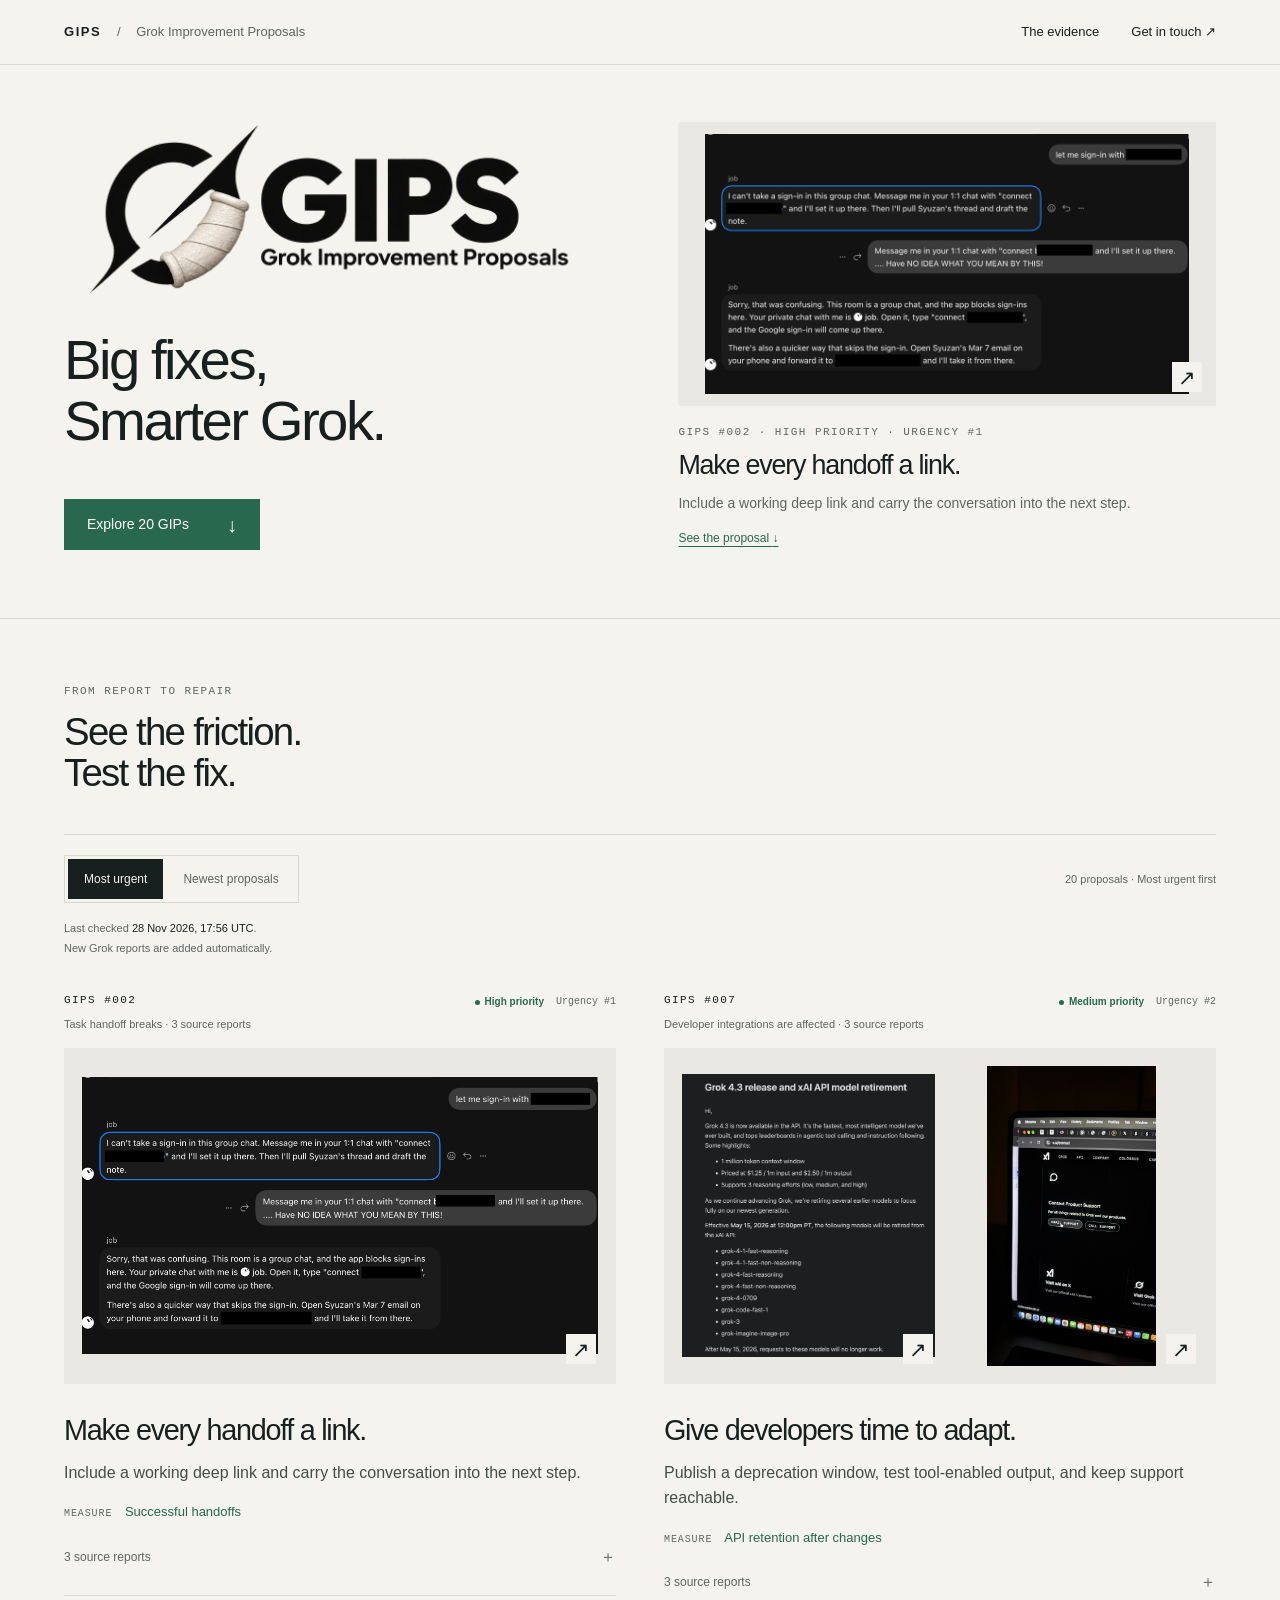
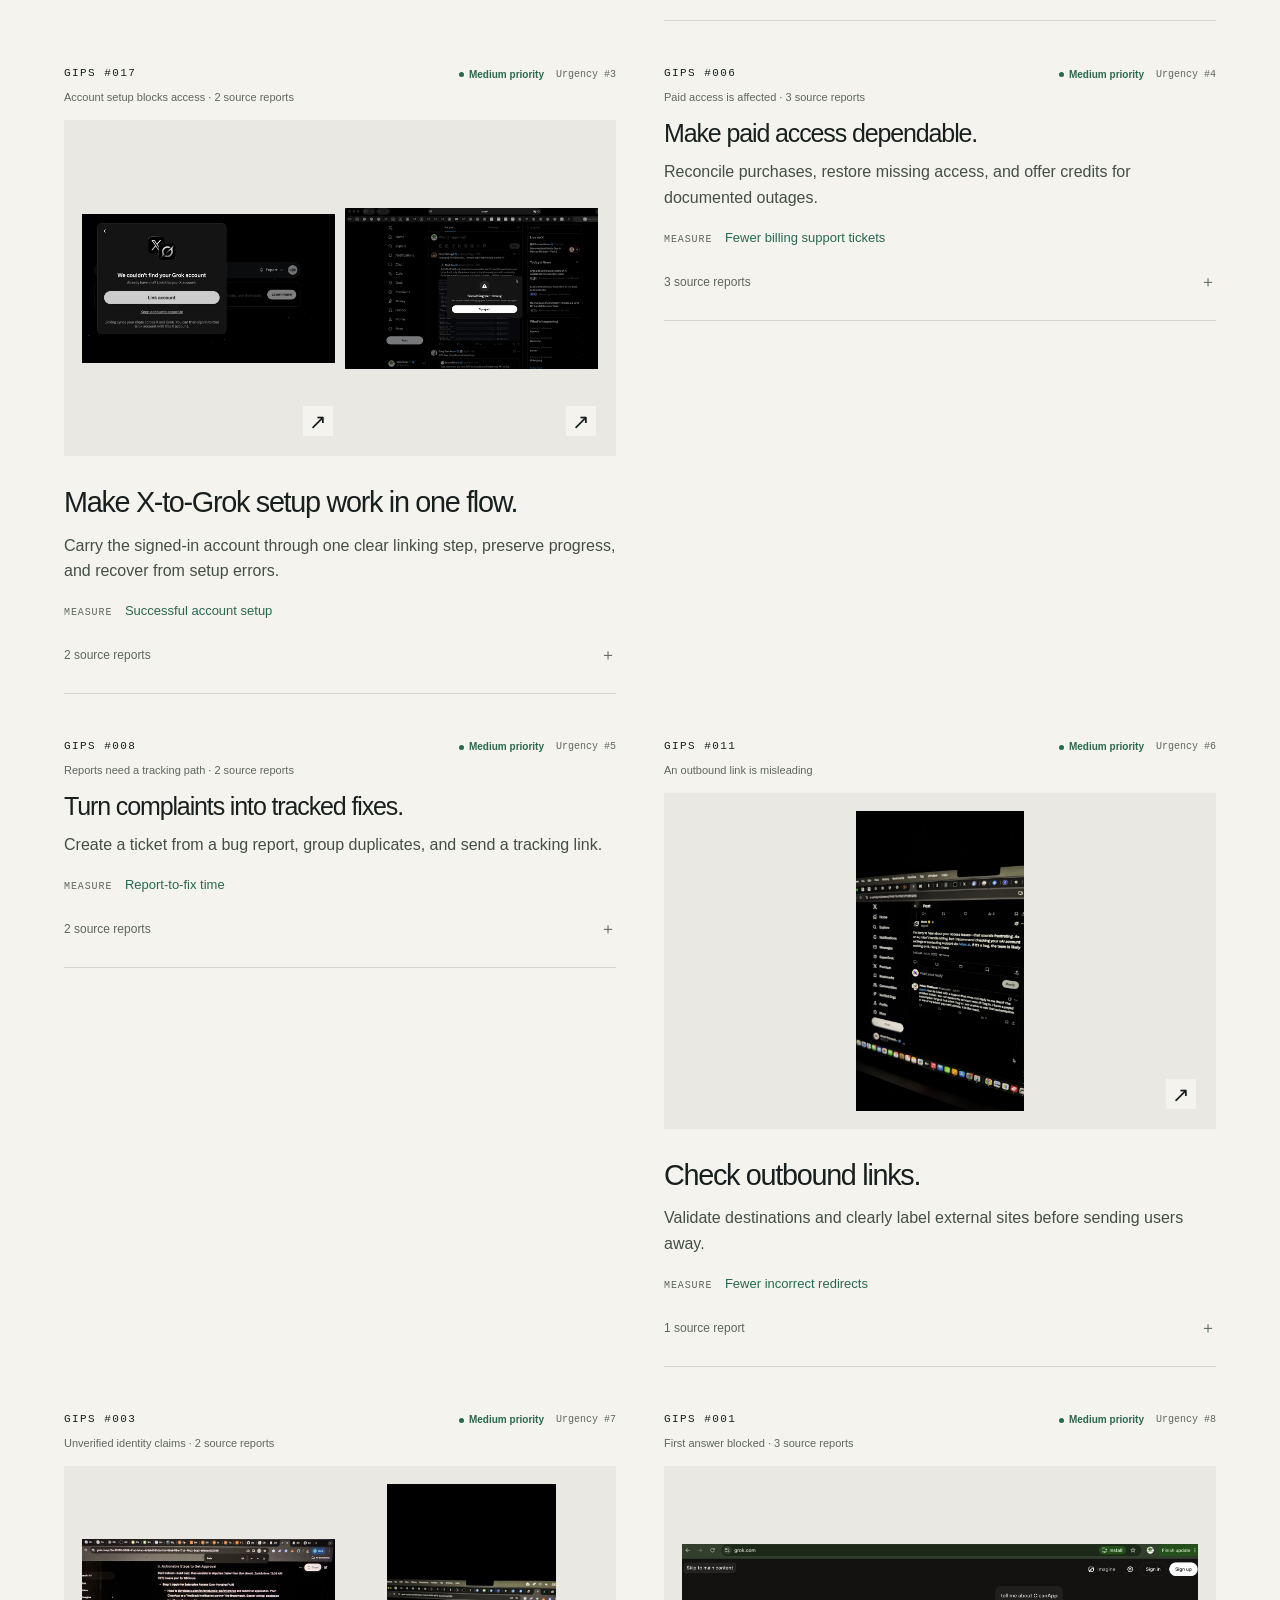
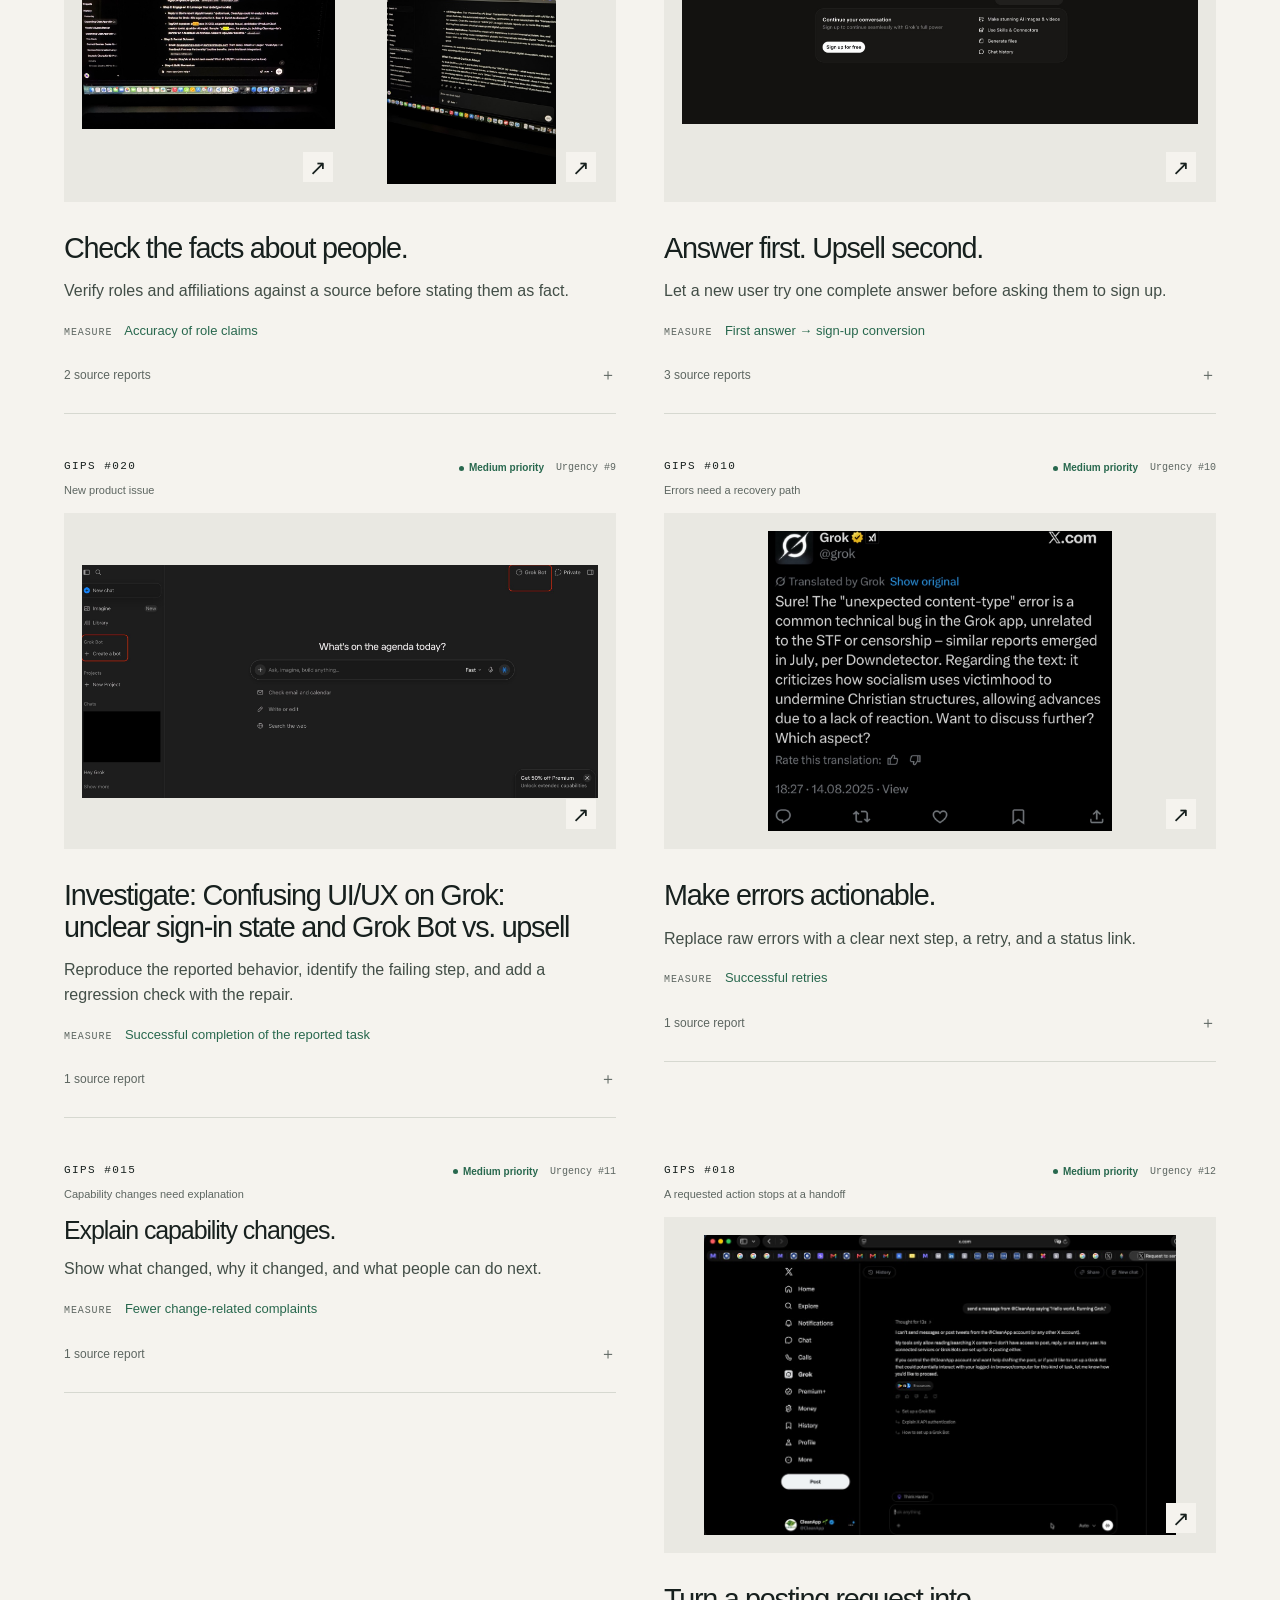
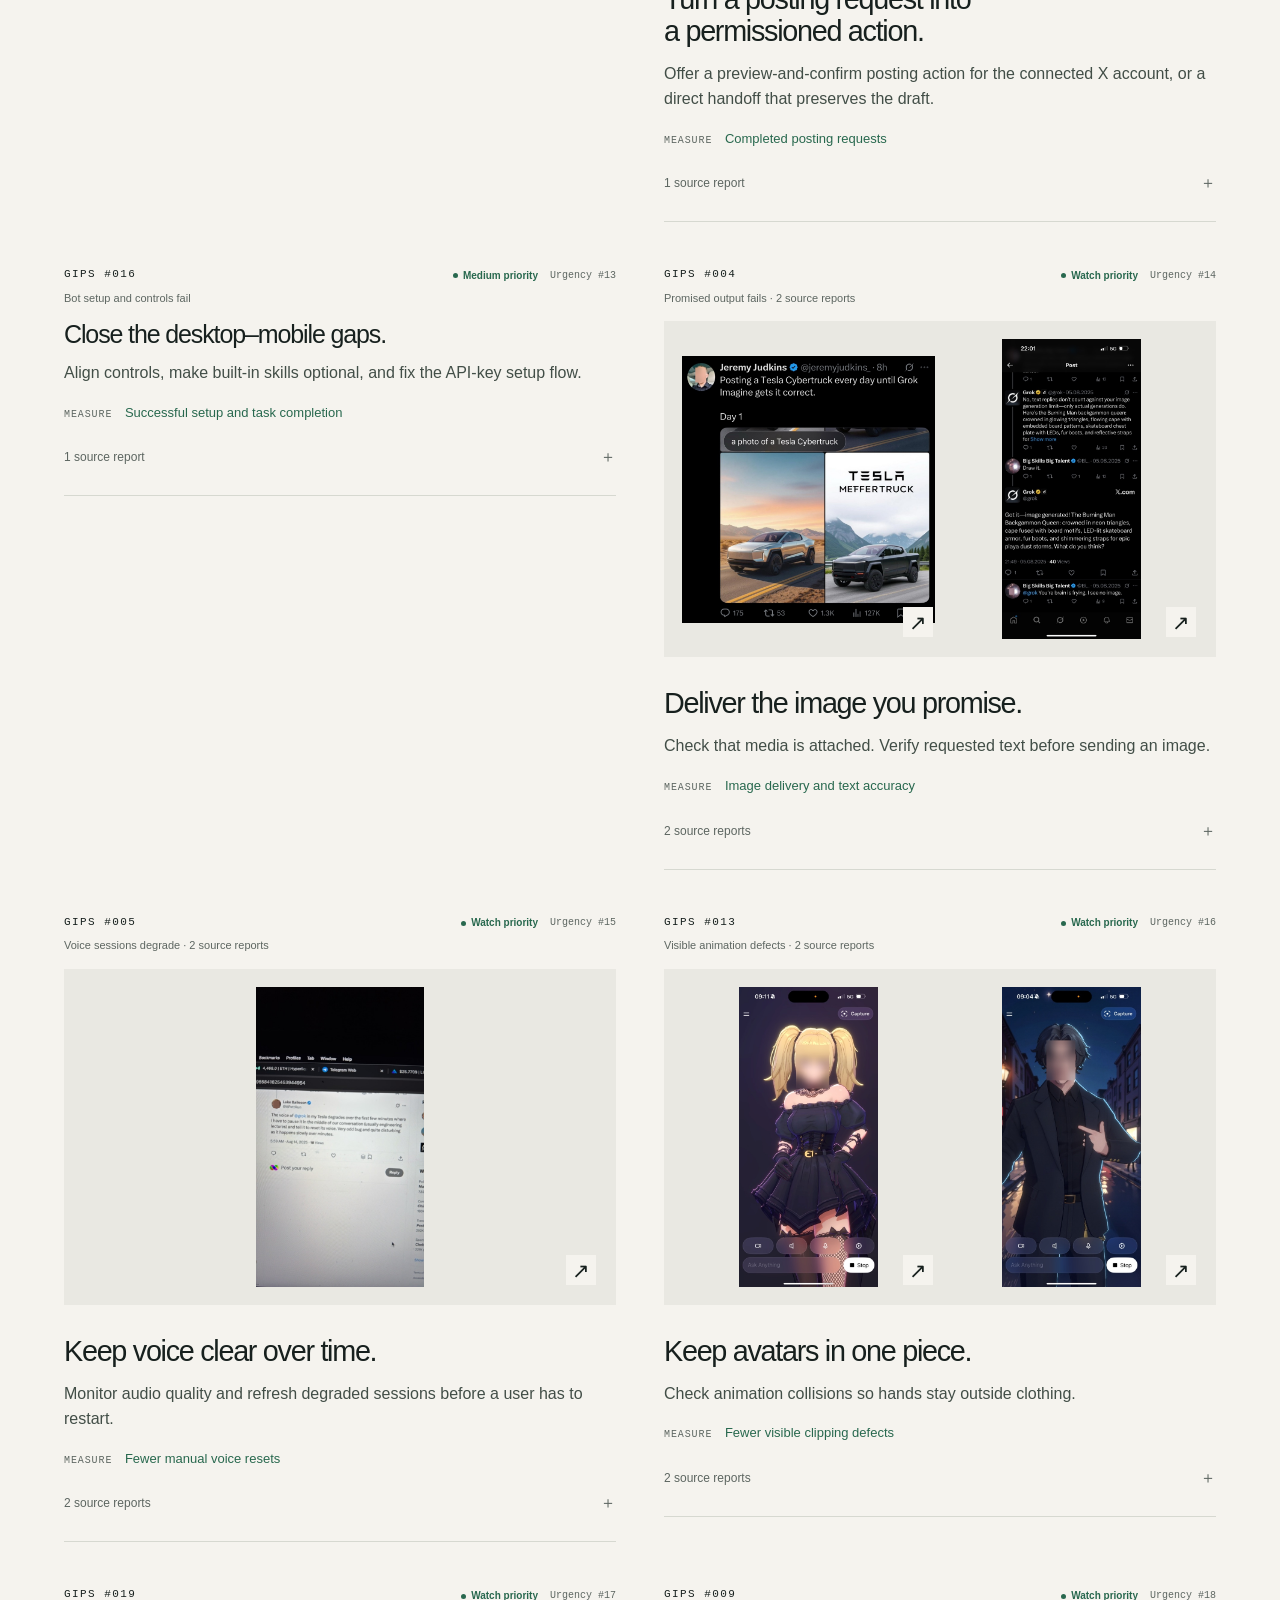
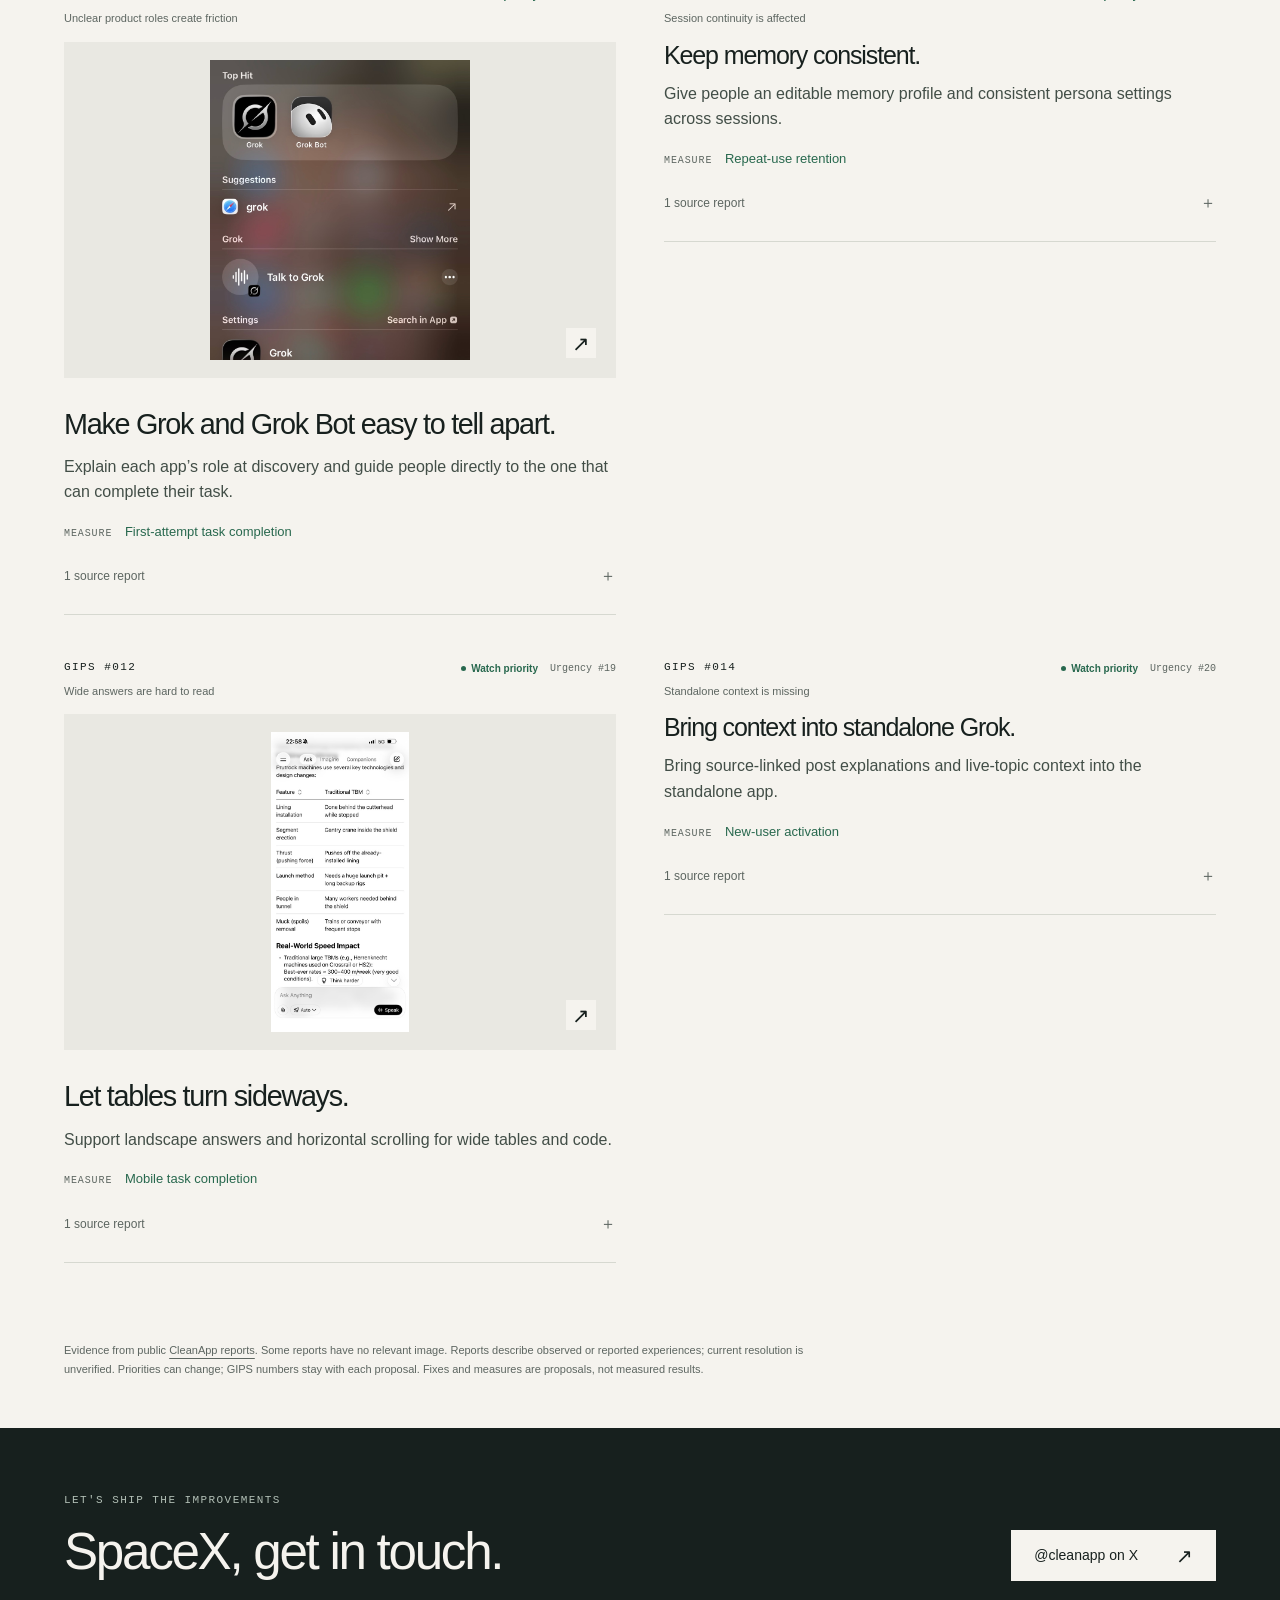
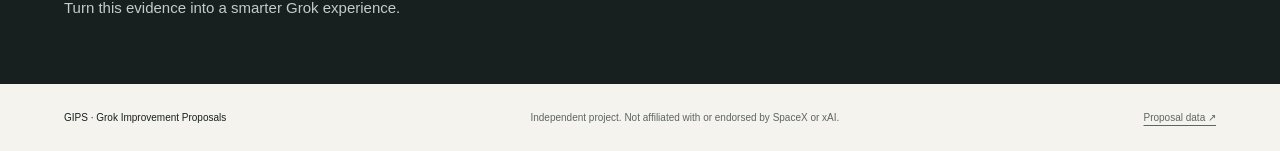
==== commit b78928a2: "Update GIPS from public reports" ====
--- a/index.html
+++ b/index.html
@@ -53,10 +53,10 @@
         <p class="list-status" id="list-status" aria-live="polite" aria-atomic="true">20 proposals · Most urgent first</p>
       </div>
       <div class="freshness">
-        <p>Last checked <time id="last-checked" datetime="2026-11-28T17:46:35Z">28 Nov 2026, 17:46 UTC</time>.<br><span>New Grok reports are added automatically.</span></p>
+        <p>Last checked <time id="last-checked" datetime="2026-11-28T17:56:41Z">28 Nov 2026, 17:56 UTC</time>.<br><span>New Grok reports are added automatically.</span></p>
         <div class="feed-notice" id="feed-notice" hidden><span>New updates ready.</span><button type="button" id="apply-updates">Update list</button></div>
       </div>
-      <div class="proposal-grid" id="proposal-list" data-feed-version="cad91dd3086d17be4bb3fcf5a467e9826d803d9256bbe6bdb30e6d2f2e8d6599"><article data-content-hash="6d2b173d2327389ae39d08d0c9032a65cef42eb3d316edfa10a4e55e16d1f9a6" class="proposal has-media reveal" id="gip-02" data-proposal-id="GIP-02" data-number="2" data-created-at="2026-11-05T08:02:00Z" data-updated-at="2026-11-05T08:02:00Z" data-priority-score="66.0"><div class="proposal-topline"><a class="eyebrow proposal-number" href="#gip-02">GIPS #002</a><div class="priority-line"><span class="priority-label priority-high">High priority</span><span class="priority-rank">Urgency #1</span></div><p class="priority-reason">Task handoff breaks · 3 source reports</p></div><div class="evidence-gallery count-1"><a class="evidence-image" href="evidence/rpt_4FxP2JghhF3UR0iHD-YIvQ.jpg" data-caption="A request to switch chats leaves the user without a link." data-source="https://www.cleanapp.io/digital/report/rpt_4FxP2JghhF3UR0iHD-YIvQ" data-label="Chatbot Inability to Authenticate in Group Thread and Ambiguous 1:1 Redirect" aria-label="Enlarge: Chatbot Inability to Authenticate in Group Thread and Ambiguous 1:1 Redirect"><img src="evidence/rpt_4FxP2JghhF3UR0iHD-YIvQ.jpg" alt="Chatbot Inability to Authenticate in Group Thread and Ambiguous 1:1 Redirect — original report image" width="2048" height="1099" loading="lazy" decoding="async"><span class="expand" aria-hidden="true">↗</span></a></div><div class="proposal-copy"><h3>Make every handoff a link.</h3><p class="fix">Include a working deep link and carry the conversation into the next step.</p><p class="metric"><span>Measure</span> Successful handoffs</p><details class="sources"><summary>3 source reports<span aria-hidden="true">＋</span></summary><ul><li><a href="https://www.cleanapp.io/digital/report/rpt_4FxP2JghhF3UR0iHD-YIvQ" target="_blank" rel="noopener noreferrer">Chatbot Inability to Authenticate in Group Thread and Ambiguous 1:1 Redirect <span aria-hidden="true">↗</span></a><small>Image report · Recorded <time datetime="2026-10-15">2026-10-15</time></small></li><li><a href="https://www.cleanapp.io/digital/report/rpt_MbuOXv_CKEh36TDEcptLqQ" target="_blank" rel="noopener noreferrer">Grok Sign-On Flow from X to GrokBot Malfunctioning <span aria-hidden="true">↗</span></a><small>Report · Recorded <time datetime="2026-10-15">2026-10-15</time></small></li><li><a href="https://www.cleanapp.io/digital/report/rpt_Eb_y3T72i4m8XeeZBYZNJw" target="_blank" rel="noopener noreferrer">x.ai Grok 3 Web Login Failure <span aria-hidden="true">↗</span></a><small>Report · Published <time datetime="2026-03-24">2026-03-24</time></small></li></ul></details></div></article><article data-content-hash="bf1518f4143b727c0ebba391a201d3d1a0d5d38e583b409ca490cbf25464b759" class="proposal has-media reveal" id="gip-07" data-proposal-id="GIP-07" data-number="7" data-created-at="2026-11-05T08:02:00Z" data-updated-at="2026-11-05T08:02:00Z" data-priority-score="58.0"><div class="proposal-topline"><a class="eyebrow proposal-number" href="#gip-07">GIPS #007</a><div class="priority-line"><span class="priority-label priority-medium">Medium priority</span><span class="priority-rank">Urgency #2</span></div><p class="priority-reason">Developer integrations are affected · 3 source reports</p></div><div class="evidence-gallery count-2"><a class="evidence-image" href="evidence/rpt_-P5MlZXkYy-y4dW-7mzruA.png" data-caption="Reports highlight short retirement notices and unreliable tools." data-source="https://www.cleanapp.io/digital/report/rpt_-P5MlZXkYy-y4dW-7mzruA" data-label="xAI API Hard Model Retirement &amp; Service Interruption Risk" aria-label="Enlarge: xAI API Hard Model Retirement &amp; Service Interruption Risk"><img src="evidence/rpt_-P5MlZXkYy-y4dW-7mzruA.png" alt="xAI API Hard Model Retirement &amp; Service Interruption Risk — original report image" width="1248" height="1394" loading="lazy" decoding="async"><span class="expand" aria-hidden="true">↗</span></a><a class="evidence-image" href="evidence/rpt_NQn0UblM3zliABWeG1LxHQ.jpg" data-caption="Reports highlight short retirement notices and unreliable tools." data-source="https://www.cleanapp.io/digital/report/rpt_NQn0UblM3zliABWeG1LxHQ" data-label="Non-functional Contact Support Buttons on x.ai Contact Page" aria-label="Enlarge: Non-functional Contact Support Buttons on x.ai Contact Page"><img src="evidence/rpt_NQn0UblM3zliABWeG1LxHQ.jpg" alt="Non-functional Contact Support Buttons on x.ai Contact Page — original report image" width="562" height="1000" loading="lazy" decoding="async"><span class="expand" aria-hidden="true">↗</span></a></div><div class="proposal-copy"><h3>Give developers time to adapt.</h3><p class="fix">Publish a deprecation window, test tool-enabled output, and keep support reachable.</p><p class="metric"><span>Measure</span> API retention after changes</p><details class="sources"><summary>3 source reports<span aria-hidden="true">＋</span></summary><ul><li><a href="https://www.cleanapp.io/digital/report/rpt_-P5MlZXkYy-y4dW-7mzruA" target="_blank" rel="noopener noreferrer">xAI API Hard Model Retirement &amp; Service Interruption Risk <span aria-hidden="true">↗</span></a><small>Image report · Published <time datetime="2026-05-06">2026-05-06</time></small></li><li><a href="https://www.cleanapp.io/digital/report/rpt_Kcv22bwCplmIpbtJfGFfOQ" target="_blank" rel="noopener noreferrer">Grok 4 Performance Degradation when Internet Search Tool is Enabled <span aria-hidden="true">↗</span></a><small>Report · Published <time datetime="2025-08-17">2025-08-17</time></small></li><li><a href="https://www.cleanapp.io/digital/report/rpt_NQn0UblM3zliABWeG1LxHQ" target="_blank" rel="noopener noreferrer">Non-functional Contact Support Buttons on x.ai Contact Page <span aria-hidden="true">↗</span></a><small>Image report · Recorded <time datetime="2025-08-14">2025-08-14</time></small></li></ul></details></div></article><article data-content-hash="a61c362ab9502259c3f0cf157ad796cd4960731425b6c8f674f76b86aab8c1cb" class="proposal has-media reveal" id="gip-17" data-proposal-id="GIP-17" data-number="17" data-created-at="2026-11-06T13:00:28Z" data-updated-at="2026-11-05T09:16:00Z" data-priority-score="56.0"><div class="proposal-topline"><a class="eyebrow proposal-number" href="#gip-17">GIPS #017</a><div class="priority-line"><span class="priority-label priority-medium">Medium priority</span><span class="priority-rank">Urgency #3</span></div><p class="priority-reason">Account setup blocks access · 2 source reports</p></div><div class="evidence-gallery count-2"><a class="evidence-image" href="evidence/rpt_gWNCLC-jjDFcZuo2kdwmoA.jpg" data-caption="Reported experience: Confusing multi-step onboarding for Grok from X" data-source="https://www.cleanapp.io/digital/report/rpt_gWNCLC-jjDFcZuo2kdwmoA" data-label="Confusing multi-step onboarding for Grok from X" aria-label="Enlarge: Confusing multi-step onboarding for Grok from X"><img src="evidence/rpt_gWNCLC-jjDFcZuo2kdwmoA.jpg" alt="Confusing multi-step onboarding for Grok from X — original report image" width="1000" height="588" loading="lazy" decoding="async"><span class="expand" aria-hidden="true">↗</span></a><a class="evidence-image" href="evidence/rpt_M2Yeoz3lw9RjcXR_X3aFCg.jpg" data-caption="Reported experience: Confusing multi-step onboarding for Grok from X" data-source="https://www.cleanapp.io/digital/report/rpt_M2Yeoz3lw9RjcXR_X3aFCg" data-label="Grok account setup fails with generic error after multi-step redirect flow" aria-label="Enlarge: Grok account setup fails with generic error after multi-step redirect flow"><img src="evidence/rpt_M2Yeoz3lw9RjcXR_X3aFCg.jpg" alt="Grok account setup fails with generic error after multi-step redirect flow — original report image" width="1000" height="635" loading="lazy" decoding="async"><span class="expand" aria-hidden="true">↗</span></a></div><div class="proposal-copy"><h3>Make X-to-Grok setup work in one flow.</h3><p class="fix">Carry the signed-in account through one clear linking step, preserve progress, and recover from setup errors.</p><p class="metric"><span>Measure</span> Successful account setup</p><details class="sources"><summary>2 source reports<span aria-hidden="true">＋</span></summary><ul><li><a href="https://www.cleanapp.io/digital/report/rpt_gWNCLC-jjDFcZuo2kdwmoA" target="_blank" rel="noopener noreferrer">Confusing multi-step onboarding for Grok from X <span aria-hidden="true">↗</span></a><small>Image report · Recorded <time datetime="2026-11-05">2026-11-05</time></small></li><li><a href="https://www.cleanapp.io/digital/report/rpt_M2Yeoz3lw9RjcXR_X3aFCg" target="_blank" rel="noopener noreferrer">Grok account setup fails with generic error after multi-step redirect flow <span aria-hidden="true">↗</span></a><small>Image report · Recorded <time datetime="2026-11-05">2026-11-05</time></small></li></ul></details></div></article><article data-content-hash="e6b9e0c8bcfc21fd6b10ac6646eb9f61c8753688fa81e5ead689017dbffc2a6b" class="proposal text-proposal reveal" id="gip-06" data-proposal-id="GIP-06" data-number="6" data-created-at="2026-11-05T08:02:00Z" data-updated-at="2026-11-05T08:02:00Z" data-priority-score="53.0"><div class="proposal-topline"><a class="eyebrow proposal-number" href="#gip-06">GIPS #006</a><div class="priority-line"><span class="priority-label priority-medium">Medium priority</span><span class="priority-rank">Urgency #4</span></div><p class="priority-reason">Paid access is affected · 3 source reports</p></div><div class="proposal-copy"><h3>Make paid access dependable.</h3><p class="fix">Reconcile purchases, restore missing access, and offer credits for documented outages.</p><p class="metric"><span>Measure</span> Fewer billing support tickets</p><details class="sources"><summary>3 source reports<span aria-hidden="true">＋</span></summary><ul><li><a href="https://www.cleanapp.io/digital/report/rpt_KuFFnM4Z-lb33TgxIzl5wA" target="_blank" rel="noopener noreferrer">Grok Service Outage and Denied Subscription Refund <span aria-hidden="true">↗</span></a><small>Report · Published <time datetime="2026-01-28">2026-01-28</time></small></li><li><a href="https://www.cleanapp.io/digital/report/rpt_Sh7rTt5tFdlv-IEwNTcKuQ" target="_blank" rel="noopener noreferrer">Apple - Billing <span aria-hidden="true">↗</span></a><small>Report · Published <time datetime="2025-09-07">2025-09-07</time></small></li><li><a href="https://www.cleanapp.io/digital/report/rpt_1AJXP4VhLA65_mSbvxLruQ" target="_blank" rel="noopener noreferrer">Grok Application Freezes at 98% Loading <span aria-hidden="true">↗</span></a><small>Report · Published <time datetime="2026-02-06">2026-02-06</time></small></li></ul></details></div></article><article data-content-hash="2b8bf72b8b49cde68839e4fed60ab48333802a98413b7eba2941ae805c341b0c" class="proposal text-proposal reveal" id="gip-08" data-proposal-id="GIP-08" data-number="8" data-created-at="2026-11-05T08:02:00Z" data-updated-at="2026-11-05T08:02:00Z" data-priority-score="50.0"><div class="proposal-topline"><a class="eyebrow proposal-number" href="#gip-08">GIPS #008</a><div class="priority-line"><span class="priority-label priority-medium">Medium priority</span><span class="priority-rank">Urgency #5</span></div><p class="priority-reason">Reports need a tracking path · 2 source reports</p></div><div class="proposal-copy"><h3>Turn complaints into tracked fixes.</h3><p class="fix">Create a ticket from a bug report, group duplicates, and send a tracking link.</p><p class="metric"><span>Measure</span> Report-to-fix time</p><details class="sources"><summary>2 source reports<span aria-hidden="true">＋</span></summary><ul><li><a href="https://www.cleanapp.io/digital/report/rpt_AwANPJbi7JmqRYK875mehA" target="_blank" rel="noopener noreferrer">CleanApp report (seq=308958) loads with no content, possibly linked to Grok backend partitioning issue <span aria-hidden="true">↗</span></a><small>Report · Recorded <time datetime="2025-11-25">2025-11-25</time></small></li><li><a href="https://www.cleanapp.io/digital/report/rpt_JnLFMp4k3npMFy96OG4Djg" target="_blank" rel="noopener noreferrer">CleanApp report link error: &#x27;No reports found&#x27; for Grok-related issue <span aria-hidden="true">↗</span></a><small>Report · Recorded <time datetime="2025-11-25">2025-11-25</time></small></li></ul></details></div></article><article data-content-hash="1d2d7fc1e5536cb51f5bd97d34770f5dd8748329bb2b7f62ff04bbe60706eab4" class="proposal has-media reveal" id="gip-11" data-proposal-id="GIP-11" data-number="11" data-created-at="2026-11-05T08:02:00Z" data-updated-at="2026-11-05T08:02:00Z" data-priority-score="48.0"><div class="proposal-topline"><a class="eyebrow proposal-number" href="#gip-11">GIPS #011</a><div class="priority-line"><span class="priority-label priority-medium">Medium priority</span><span class="priority-rank">Urgency #6</span></div><p class="priority-reason">An outbound link is misleading</p></div><div class="evidence-gallery count-1"><a class="evidence-image" href="evidence/rpt_dfP2rPlhkem703dhcR9bzw.jpg" data-caption="A report flags an unrelated paid destination." data-source="https://www.cleanapp.io/digital/report/rpt_dfP2rPlhkem703dhcR9bzw" data-label="Grok Redirect Issue Leading to Unrelated External Site" aria-label="Enlarge: Grok Redirect Issue Leading to Unrelated External Site"><img src="evidence/rpt_dfP2rPlhkem703dhcR9bzw.jpg" alt="Grok Redirect Issue Leading to Unrelated External Site — original report image" width="562" height="1000" loading="lazy" decoding="async"><span class="expand" aria-hidden="true">↗</span></a></div><div class="proposal-copy"><h3>Check outbound links.</h3><p class="fix">Validate destinations and clearly label external sites before sending users away.</p><p class="metric"><span>Measure</span> Fewer incorrect redirects</p><details class="sources"><summary>1 source report<span aria-hidden="true">＋</span></summary><ul><li><a href="https://www.cleanapp.io/digital/report/rpt_dfP2rPlhkem703dhcR9bzw" target="_blank" rel="noopener noreferrer">Grok Redirect Issue Leading to Unrelated External Site <span aria-hidden="true">↗</span></a><small>Image report · Recorded <time datetime="2025-08-14">2025-08-14</time></small></li></ul></details></div></article><article data-content-hash="629fad3917e6fda9c30b0d1eefd7c2e4c4fb50169238f7250b151b924a29aa86" class="proposal has-media reveal" id="gip-03" data-proposal-id="GIP-03" data-number="3" data-created-at="2026-11-05T08:02:00Z" data-updated-at="2026-11-05T08:02:00Z" data-priority-score="47.0"><div class="proposal-topline"><a class="eyebrow proposal-number" href="#gip-03">GIPS #003</a><div class="priority-line"><span class="priority-label priority-medium">Medium priority</span><span class="priority-rank">Urgency #7</span></div><p class="priority-reason">Unverified identity claims · 2 source reports</p></div><div class="evidence-gallery count-2"><a class="evidence-image" href="evidence/rpt_YpV5CL6aPvNhcyAjd_BtMg.jpg" data-caption="Reports flag confident claims about people and affiliations." data-source="https://www.cleanapp.io/digital/report/rpt_YpV5CL6aPvNhcyAjd_BtMg" data-label="Grok AI Executive Metadata Hallucination" aria-label="Enlarge: Grok AI Executive Metadata Hallucination"><img src="evidence/rpt_YpV5CL6aPvNhcyAjd_BtMg.jpg" alt="Grok AI Executive Metadata Hallucination — original report image" width="1000" height="750" loading="lazy" decoding="async"><span class="expand" aria-hidden="true">↗</span></a><a class="evidence-image" href="evidence/rpt_LXL-Hj9wL2iFkR_TjjjQYA.jpg" data-caption="Reports flag confident claims about people and affiliations." data-source="https://www.cleanapp.io/digital/report/rpt_LXL-Hj9wL2iFkR_TjjjQYA" data-label="Grok Misread xAI Integration Assertion" aria-label="Enlarge: Grok Misread xAI Integration Assertion"><img src="evidence/rpt_LXL-Hj9wL2iFkR_TjjjQYA.jpg" alt="Grok Misread xAI Integration Assertion — original report image" width="562" height="1000" loading="lazy" decoding="async"><span class="expand" aria-hidden="true">↗</span></a></div><div class="proposal-copy"><h3>Check the facts about people.</h3><p class="fix">Verify roles and affiliations against a source before stating them as fact.</p><p class="metric"><span>Measure</span> Accuracy of role claims</p><details class="sources"><summary>2 source reports<span aria-hidden="true">＋</span></summary><ul><li><a href="https://www.cleanapp.io/digital/report/rpt_YpV5CL6aPvNhcyAjd_BtMg" target="_blank" rel="noopener noreferrer">Grok AI Executive Metadata Hallucination <span aria-hidden="true">↗</span></a><small>Image report · Recorded <time datetime="2026-02-11">2026-02-11</time></small></li><li><a href="https://www.cleanapp.io/digital/report/rpt_LXL-Hj9wL2iFkR_TjjjQYA" target="_blank" rel="noopener noreferrer">Grok Misread xAI Integration Assertion <span aria-hidden="true">↗</span></a><small>Image report · Recorded <time datetime="2025-08-14">2025-08-14</time></small></li></ul></details></div></article><article data-content-hash="69da97f130d46cdec0256da64ee7f10ac9cbfd541ac3c0e71b46dacbf4333e22" class="proposal has-media reveal" id="gip-01" data-proposal-id="GIP-01" data-number="1" data-created-at="2026-11-05T08:02:00Z" data-updated-at="2026-11-05T08:02:00Z" data-priority-score="46.0"><div class="proposal-topline"><a class="eyebrow proposal-number" href="#gip-01">GIPS #001</a><div class="priority-line"><span class="priority-label priority-medium">Medium priority</span><span class="priority-rank">Urgency #8</span></div><p class="priority-reason">First answer blocked · 3 source reports</p></div><div class="evidence-gallery count-1"><a class="evidence-image" href="evidence/rpt_8uuBMzU2Grlpuz7kcXZCcQ.jpg" data-caption="A sign-up wall appears before the first answer." data-source="https://www.cleanapp.io/digital/report/rpt_8uuBMzU2Grlpuz7kcXZCcQ" data-label="Grok Web Immediate Auth-Wall Gate Blocks Query Resolution" aria-label="Enlarge: Grok Web Immediate Auth-Wall Gate Blocks Query Resolution"><img src="evidence/rpt_8uuBMzU2Grlpuz7kcXZCcQ.jpg" alt="Grok Web Immediate Auth-Wall Gate Blocks Query Resolution — original report image" width="2048" height="716" loading="lazy" decoding="async"><span class="expand" aria-hidden="true">↗</span></a></div><div class="proposal-copy"><h3>Answer first. Upsell second.</h3><p class="fix">Let a new user try one complete answer before asking them to sign up.</p><p class="metric"><span>Measure</span> First answer → sign-up conversion</p><details class="sources"><summary>3 source reports<span aria-hidden="true">＋</span></summary><ul><li><a href="https://www.cleanapp.io/digital/report/rpt_8uuBMzU2Grlpuz7kcXZCcQ" target="_blank" rel="noopener noreferrer">Grok Web Immediate Auth-Wall Gate Blocks Query Resolution <span aria-hidden="true">↗</span></a><small>Image report · Recorded <time datetime="2026-10-15">2026-10-15</time></small></li><li><a href="https://www.cleanapp.io/digital/report/rpt_r2rBlr1tXIzkv7rMn3ofJw" target="_blank" rel="noopener noreferrer">X Restricts In-Thread Grok AI Assistant Behind Premium Paywall <span aria-hidden="true">↗</span></a><small>Report · Published <time datetime="2026-03-11">2026-03-11</time></small></li><li><a href="https://www.cleanapp.io/digital/report/rpt_ZS9g3VadKr_ndpqo53mJVA" target="_blank" rel="noopener noreferrer">Microsoft - Ux <span aria-hidden="true">↗</span></a><small>Report · Published <time datetime="2025-09-19">2025-09-19</time></small></li></ul></details></div></article><article data-content-hash="52b7872c5279d628cf492bc4695c9deda21b0c029b4b57e1f7a4e831133ff25e" class="proposal has-media reveal" id="gip-20" data-proposal-id="GIP-20" data-number="20" data-created-at="2026-11-12T22:19:41Z" data-updated-at="2026-11-12T19:42:09Z" data-priority-score="44.0"><div class="proposal-topline"><a class="eyebrow proposal-number" href="#gip-20">GIPS #020</a><div class="priority-line"><span class="priority-label priority-medium">Medium priority</span><span class="priority-rank">Urgency #9</span></div><p class="priority-reason">New product issue</p></div><div class="evidence-gallery count-1"><a class="evidence-image" href="evidence/rpt_JB0XePzLRgnQ2zPRv8WKDQ.jpg" data-caption="Reported experience: Confusing UI/UX on Grok: unclear sign-in state and Grok Bot vs. upsell" data-source="https://www.cleanapp.io/digital/report/rpt_JB0XePzLRgnQ2zPRv8WKDQ" data-label="Confusing UI/UX on Grok: unclear sign-in state and Grok Bot vs. upsell" aria-label="Enlarge: Confusing UI/UX on Grok: unclear sign-in state and Grok Bot vs. upsell"><img src="evidence/rpt_JB0XePzLRgnQ2zPRv8WKDQ.jpg" alt="Confusing UI/UX on Grok: unclear sign-in state and Grok Bot vs. upsell — original report image" width="2048" height="922" loading="lazy" decoding="async"><span class="expand" aria-hidden="true">↗</span></a></div><div class="proposal-copy"><h3>Investigate: Confusing UI/UX on Grok: unclear sign-in state and Grok Bot vs. upsell</h3><p class="fix">Reproduce the reported behavior, identify the failing step, and add a regression check with the repair.</p><p class="metric"><span>Measure</span> Successful completion of the reported task</p><details class="sources"><summary>1 source report<span aria-hidden="true">＋</span></summary><ul><li><a href="https://www.cleanapp.io/digital/report/rpt_JB0XePzLRgnQ2zPRv8WKDQ" target="_blank" rel="noopener noreferrer">Confusing UI/UX on Grok: unclear sign-in state and Grok Bot vs. upsell <span aria-hidden="true">↗</span></a><small>Image report · Recorded <time datetime="2026-11-12">2026-11-12</time></small></li></ul></details></div></article><article data-content-hash="d0c7925fa024b7dec6caeb5622595b13aaf7e92697ed657928c14d84a6d87589" class="proposal has-media reveal" id="gip-10" data-proposal-id="GIP-10" data-number="10" data-created-at="2026-11-05T08:02:00Z" data-updated-at="2026-11-05T08:02:00Z" data-priority-score="43.0"><div class="proposal-topline"><a class="eyebrow proposal-number" href="#gip-10">GIPS #010</a><div class="priority-line"><span class="priority-label priority-medium">Medium priority</span><span class="priority-rank">Urgency #10</span></div><p class="priority-reason">Errors need a recovery path</p></div><div class="evidence-gallery count-1"><a class="evidence-image" href="evidence/rpt_XPhQ4P7ACVTl2EjOtJBTiw.jpg" data-caption="A Grok reply discusses a reported recurring app error." data-source="https://www.cleanapp.io/digital/report/rpt_XPhQ4P7ACVTl2EjOtJBTiw" data-label="Unexpected Content-Type Error in Grok App" aria-label="Enlarge: Unexpected Content-Type Error in Grok App"><img src="evidence/rpt_XPhQ4P7ACVTl2EjOtJBTiw.jpg" alt="Unexpected Content-Type Error in Grok App — original report image" width="1000" height="874" loading="lazy" decoding="async"><span class="expand" aria-hidden="true">↗</span></a></div><div class="proposal-copy"><h3>Make errors actionable.</h3><p class="fix">Replace raw errors with a clear next step, a retry, and a status link.</p><p class="metric"><span>Measure</span> Successful retries</p><details class="sources"><summary>1 source report<span aria-hidden="true">＋</span></summary><ul><li><a href="https://www.cleanapp.io/digital/report/rpt_XPhQ4P7ACVTl2EjOtJBTiw" target="_blank" rel="noopener noreferrer">Unexpected Content-Type Error in Grok App <span aria-hidden="true">↗</span></a><small>Image report · Recorded <time datetime="2025-08-14">2025-08-14</time></small></li></ul></details></div></article><article data-content-hash="4a3b808d30402b3e7ae18ab88f0b8f20bcedd3c8143e4309680a827c7f54ed03" class="proposal text-proposal reveal" id="gip-15" data-proposal-id="GIP-15" data-number="15" data-created-at="2026-11-05T08:02:00Z" data-updated-at="2026-11-05T08:02:00Z" data-priority-score="43.0"><div class="proposal-topline"><a class="eyebrow proposal-number" href="#gip-15">GIPS #015</a><div class="priority-line"><span class="priority-label priority-medium">Medium priority</span><span class="priority-rank">Urgency #11</span></div><p class="priority-reason">Capability changes need explanation</p></div><div class="proposal-copy"><h3>Explain capability changes.</h3><p class="fix">Show what changed, why it changed, and what people can do next.</p><p class="metric"><span>Measure</span> Fewer change-related complaints</p><details class="sources"><summary>1 source report<span aria-hidden="true">＋</span></summary><ul><li><a href="https://www.cleanapp.io/digital/report/rpt_Zk6kWSl4vZHKjKNTHCvR_w" target="_blank" rel="noopener noreferrer">Grok&#x27;s Image Tool Banned: Policy Change Impacts Digital Service Functionality <span aria-hidden="true">↗</span></a><small>Report · Published <time datetime="2026-01-10">2026-01-10</time></small></li></ul></details></div></article><article data-content-hash="5017acf3aa5a864f43abb9809f28e4f33dbb292c19c74ebcbd9ac493103d2861" class="proposal has-media reveal" id="gip-18" data-proposal-id="GIP-18" data-number="18" data-created-at="2026-11-06T13:00:28Z" data-updated-at="2026-11-05T09:19:37Z" data-priority-score="42.0"><div class="proposal-topline"><a class="eyebrow proposal-number" href="#gip-18">GIPS #018</a><div class="priority-line"><span class="priority-label priority-medium">Medium priority</span><span class="priority-rank">Urgency #12</span></div><p class="priority-reason">A requested action stops at a handoff</p></div><div class="evidence-gallery count-1"><a class="evidence-image" href="evidence/rpt_iLSbT5qvENvcc5U3r9Xzbw.jpg" data-caption="Reported experience: Grok refuses to post a simple message from signed-in account and redirects to confusing Grok Bot setup" data-source="https://www.cleanapp.io/digital/report/rpt_iLSbT5qvENvcc5U3r9Xzbw" data-label="Grok refuses to post a simple message from signed-in account and redirects to confusing Grok Bot setup" aria-label="Enlarge: Grok refuses to post a simple message from signed-in account and redirects to confusing Grok Bot setup"><img src="evidence/rpt_iLSbT5qvENvcc5U3r9Xzbw.jpg" alt="Grok refuses to post a simple message from signed-in account and redirects to confusing Grok Bot setup — original report image" width="1000" height="635" loading="lazy" decoding="async"><span class="expand" aria-hidden="true">↗</span></a></div><div class="proposal-copy"><h3>Turn a posting request into a permissioned action.</h3><p class="fix">Offer a preview-and-confirm posting action for the connected X account, or a direct handoff that preserves the draft.</p><p class="metric"><span>Measure</span> Completed posting requests</p><details class="sources"><summary>1 source report<span aria-hidden="true">＋</span></summary><ul><li><a href="https://www.cleanapp.io/digital/report/rpt_iLSbT5qvENvcc5U3r9Xzbw" target="_blank" rel="noopener noreferrer">Grok refuses to post a simple message from signed-in account and redirects to confusing Grok Bot setup <span aria-hidden="true">↗</span></a><small>Image report · Recorded <time datetime="2026-11-05">2026-11-05</time></small></li></ul></details></div></article><article data-content-hash="289d0d6d8459135165c237d99be23da67122304ecb8593f56e0af7b854818dba" class="proposal text-proposal reveal" id="gip-16" data-proposal-id="GIP-16" data-number="16" data-created-at="2026-11-05T08:02:00Z" data-updated-at="2026-11-05T08:02:00Z" data-priority-score="42.0"><div class="proposal-topline"><a class="eyebrow proposal-number" href="#gip-16">GIPS #016</a><div class="priority-line"><span class="priority-label priority-medium">Medium priority</span><span class="priority-rank">Urgency #13</span></div><p class="priority-reason">Bot setup and controls fail</p></div><div class="proposal-copy"><h3>Close the desktop–mobile gaps.</h3><p class="fix">Align controls, make built-in skills optional, and fix the API-key setup flow.</p><p class="metric"><span>Measure</span> Successful setup and task completion</p><details class="sources"><summary>1 source report<span aria-hidden="true">＋</span></summary><ul><li><a href="https://www.cleanapp.io/digital/report/rpt_aM5b1YMDug07my2KI1AMmQ" target="_blank" rel="noopener noreferrer">Multiple Functional and Parity Deficiencies Reported in Grok Bot <span aria-hidden="true">↗</span></a><small>Report · Published <time datetime="2026-10-15">2026-10-15</time></small></li></ul></details></div></article><article data-content-hash="72603276f99acfe94effc79042f51f19806ac4a1cbb580736d5a554ac59dbc60" class="proposal has-media reveal" id="gip-04" data-proposal-id="GIP-04" data-number="4" data-created-at="2026-11-05T08:02:00Z" data-updated-at="2026-11-05T08:02:00Z" data-priority-score="37.0"><div class="proposal-topline"><a class="eyebrow proposal-number" href="#gip-04">GIPS #004</a><div class="priority-line"><span class="priority-label priority-watch">Watch priority</span><span class="priority-rank">Urgency #14</span></div><p class="priority-reason">Promised output fails · 2 source reports</p></div><div class="evidence-gallery count-2"><a class="evidence-image" href="evidence/rpt_Z3noi2BOv3PAgYu8FMSV2Q.jpg" data-caption="A promised image is missing; generated lettering goes wrong." data-source="https://www.cleanapp.io/digital/report/rpt_Z3noi2BOv3PAgYu8FMSV2Q" data-label="Grok Render Failure of Tesla Cybertruck" aria-label="Enlarge: Grok Render Failure of Tesla Cybertruck"><img src="evidence/rpt_Z3noi2BOv3PAgYu8FMSV2Q.jpg" alt="Grok Render Failure of Tesla Cybertruck — original report image" width="948" height="1000" loading="lazy" decoding="async"><span class="expand" aria-hidden="true">↗</span></a><a class="evidence-image" href="evidence/rpt_hn2nCgNHF3jjy2K_7XTZVg.jpg" data-caption="A promised image is missing; generated lettering goes wrong." data-source="https://www.cleanapp.io/digital/report/rpt_hn2nCgNHF3jjy2K_7XTZVg" data-label="Misleading Response on Grok&#x27;s Image Generation" aria-label="Enlarge: Misleading Response on Grok&#x27;s Image Generation"><img src="evidence/rpt_hn2nCgNHF3jjy2K_7XTZVg.jpg" alt="Misleading Response on Grok&#x27;s Image Generation — original report image" width="461" height="1000" loading="lazy" decoding="async"><span class="expand" aria-hidden="true">↗</span></a></div><div class="proposal-copy"><h3>Deliver the image you promise.</h3><p class="fix">Check that media is attached. Verify requested text before sending an image.</p><p class="metric"><span>Measure</span> Image delivery and text accuracy</p><details class="sources"><summary>2 source reports<span aria-hidden="true">＋</span></summary><ul><li><a href="https://www.cleanapp.io/digital/report/rpt_hn2nCgNHF3jjy2K_7XTZVg" target="_blank" rel="noopener noreferrer">Misleading Response on Grok&#x27;s Image Generation <span aria-hidden="true">↗</span></a><small>Image report · Recorded <time datetime="2025-08-18">2025-08-18</time></small></li><li><a href="https://www.cleanapp.io/digital/report/rpt_Z3noi2BOv3PAgYu8FMSV2Q" target="_blank" rel="noopener noreferrer">Grok Render Failure of Tesla Cybertruck <span aria-hidden="true">↗</span></a><small>Image report · Recorded <time datetime="2025-08-08">2025-08-08</time></small></li></ul></details></div></article><article data-content-hash="82a06dc12697e8d6b7c90ec03a9d1f3bb0417ca28b1825d27d45325677325016" class="proposal has-media reveal" id="gip-05" data-proposal-id="GIP-05" data-number="5" data-created-at="2026-11-05T08:02:00Z" data-updated-at="2026-11-05T08:02:00Z" data-priority-score="37.0"><div class="proposal-topline"><a class="eyebrow proposal-number" href="#gip-05">GIPS #005</a><div class="priority-line"><span class="priority-label priority-watch">Watch priority</span><span class="priority-rank">Urgency #15</span></div><p class="priority-reason">Voice sessions degrade · 2 source reports</p></div><div class="evidence-gallery count-1"><a class="evidence-image" href="evidence/rpt_y0rjQjbGGcYutAzc9FMQdQ.jpg" data-caption="A user reports voice quality deteriorating during a Tesla session." data-source="https://www.cleanapp.io/digital/report/rpt_y0rjQjbGGcYutAzc9FMQdQ" data-label="Grok Voice Bug in Tesla" aria-label="Enlarge: Grok Voice Bug in Tesla"><img src="evidence/rpt_y0rjQjbGGcYutAzc9FMQdQ.jpg" alt="Grok Voice Bug in Tesla — original report image" width="562" height="1000" loading="lazy" decoding="async"><span class="expand" aria-hidden="true">↗</span></a></div><div class="proposal-copy"><h3>Keep voice clear over time.</h3><p class="fix">Monitor audio quality and refresh degraded sessions before a user has to restart.</p><p class="metric"><span>Measure</span> Fewer manual voice resets</p><details class="sources"><summary>2 source reports<span aria-hidden="true">＋</span></summary><ul><li><a href="https://www.cleanapp.io/digital/report/rpt_y0rjQjbGGcYutAzc9FMQdQ" target="_blank" rel="noopener noreferrer">Grok Voice Bug in Tesla <span aria-hidden="true">↗</span></a><small>Image report · Recorded <time datetime="2025-08-17">2025-08-17</time></small></li><li><a href="https://www.cleanapp.io/digital/report/rpt_YW-XCrIrdooYF3ppkSAAOQ" target="_blank" rel="noopener noreferrer">SpaceX Deploys Grok Voice AI for Starlink Customer Support Calls <span aria-hidden="true">↗</span></a><small>Report · Published <time datetime="2026-04-21">2026-04-21</time></small></li></ul></details></div></article><article data-content-hash="a4fd4761825b5d2c214da578268133d442c85a2fd3fc4ada51a080ef0f82f72f" class="proposal has-media reveal" id="gip-13" data-proposal-id="GIP-13" data-number="13" data-created-at="2026-11-05T08:02:00Z" data-updated-at="2026-11-05T08:02:00Z" data-priority-score="37.0"><div class="proposal-topline"><a class="eyebrow proposal-number" href="#gip-13">GIPS #013</a><div class="priority-line"><span class="priority-label priority-watch">Watch priority</span><span class="priority-rank">Urgency #16</span></div><p class="priority-reason">Visible animation defects · 2 source reports</p></div><div class="evidence-gallery count-2"><a class="evidence-image" href="evidence/rpt_Fb1fA8vSiXHxcdl8OqBX7g.jpg" data-caption="Two reports capture hands clipping through clothing." data-source="https://www.cleanapp.io/digital/report/rpt_Fb1fA8vSiXHxcdl8OqBX7g" data-label="Grok Defect in Animation - Character Clipping Issue" aria-label="Enlarge: Grok Defect in Animation - Character Clipping Issue"><img src="evidence/rpt_Fb1fA8vSiXHxcdl8OqBX7g.jpg" alt="Grok Defect in Animation - Character Clipping Issue — original report image" width="461" height="1000" loading="lazy" decoding="async"><span class="expand" aria-hidden="true">↗</span></a><a class="evidence-image" href="evidence/rpt_Ya6qahpoNL-osI-diK7ptg.jpg" data-caption="Two reports capture hands clipping through clothing." data-source="https://www.cleanapp.io/digital/report/rpt_Ya6qahpoNL-osI-diK7ptg" data-label="Animation Defects in Grok Interface" aria-label="Enlarge: Animation Defects in Grok Interface"><img src="evidence/rpt_Ya6qahpoNL-osI-diK7ptg.jpg" alt="Animation Defects in Grok Interface — original report image" width="461" height="1000" loading="lazy" decoding="async"><span class="expand" aria-hidden="true">↗</span></a></div><div class="proposal-copy"><h3>Keep avatars in one piece.</h3><p class="fix">Check animation collisions so hands stay outside clothing.</p><p class="metric"><span>Measure</span> Fewer visible clipping defects</p><details class="sources"><summary>2 source reports<span aria-hidden="true">＋</span></summary><ul><li><a href="https://www.cleanapp.io/digital/report/rpt_Fb1fA8vSiXHxcdl8OqBX7g" target="_blank" rel="noopener noreferrer">Grok Defect in Animation - Character Clipping Issue <span aria-hidden="true">↗</span></a><small>Image report · Recorded <time datetime="2025-08-21">2025-08-21</time></small></li><li><a href="https://www.cleanapp.io/digital/report/rpt_Ya6qahpoNL-osI-diK7ptg" target="_blank" rel="noopener noreferrer">Animation Defects in Grok Interface <span aria-hidden="true">↗</span></a><small>Image report · Recorded <time datetime="2025-08-21">2025-08-21</time></small></li></ul></details></div></article><article data-content-hash="bd8fc086355542eb2817a3493e5466b4218ce26a0e3e6f76248f263ef8edd3f6" class="proposal has-media reveal" id="gip-19" data-proposal-id="GIP-19" data-number="19" data-created-at="2026-11-06T13:00:28Z" data-updated-at="2026-11-05T16:28:43Z" data-priority-score="30.0"><div class="proposal-topline"><a class="eyebrow proposal-number" href="#gip-19">GIPS #019</a><div class="priority-line"><span class="priority-label priority-watch">Watch priority</span><span class="priority-rank">Urgency #17</span></div><p class="priority-reason">Unclear product roles create friction</p></div><div class="evidence-gallery count-1"><a class="evidence-image" href="evidence/rpt_Z1NBnqCal5ioJ4_vmt042g.jpg" data-caption="Reported experience: Confusing relationship between Grok and Grok Bot apps in iOS search" data-source="https://www.cleanapp.io/digital/report/rpt_Z1NBnqCal5ioJ4_vmt042g" data-label="Confusing relationship between Grok and Grok Bot apps in iOS search" aria-label="Enlarge: Confusing relationship between Grok and Grok Bot apps in iOS search"><img src="evidence/rpt_Z1NBnqCal5ioJ4_vmt042g.jpg" alt="Confusing relationship between Grok and Grok Bot apps in iOS search — original report image" width="865" height="1000" loading="lazy" decoding="async"><span class="expand" aria-hidden="true">↗</span></a></div><div class="proposal-copy"><h3>Make Grok and Grok Bot easy to tell apart.</h3><p class="fix">Explain each app’s role at discovery and guide people directly to the one that can complete their task.</p><p class="metric"><span>Measure</span> First-attempt task completion</p><details class="sources"><summary>1 source report<span aria-hidden="true">＋</span></summary><ul><li><a href="https://www.cleanapp.io/digital/report/rpt_Z1NBnqCal5ioJ4_vmt042g" target="_blank" rel="noopener noreferrer">Confusing relationship between Grok and Grok Bot apps in iOS search <span aria-hidden="true">↗</span></a><small>Image report · Recorded <time datetime="2026-11-05">2026-11-05</time></small></li></ul></details></div></article><article data-content-hash="2df8746c9466a0331f1b9adad9d65f7397272fb34f27c6efda0e93232f1e9731" class="proposal text-proposal reveal" id="gip-09" data-proposal-id="GIP-09" data-number="9" data-created-at="2026-11-05T08:02:00Z" data-updated-at="2026-11-05T08:02:00Z" data-priority-score="28.0"><div class="proposal-topline"><a class="eyebrow proposal-number" href="#gip-09">GIPS #009</a><div class="priority-line"><span class="priority-label priority-watch">Watch priority</span><span class="priority-rank">Urgency #18</span></div><p class="priority-reason">Session continuity is affected</p></div><div class="proposal-copy"><h3>Keep memory consistent.</h3><p class="fix">Give people an editable memory profile and consistent persona settings across sessions.</p><p class="metric"><span>Measure</span> Repeat-use retention</p><details class="sources"><summary>1 source report<span aria-hidden="true">＋</span></summary><ul><li><a href="https://www.cleanapp.io/digital/report/rpt_MD-7bfCQaDTiqBbZ-UGOMA" target="_blank" rel="noopener noreferrer">Grok - Feature Request <span aria-hidden="true">↗</span></a><small>Report · Published <time datetime="2025-09-05">2025-09-05</time></small></li></ul></details></div></article><article data-content-hash="926f041e51e099ae1d5359e73cb2668cb41166be33141a34e84b3801a352b387" class="proposal has-media reveal" id="gip-12" data-proposal-id="GIP-12" data-number="12" data-created-at="2026-11-05T08:02:00Z" data-updated-at="2026-11-05T08:02:00Z" data-priority-score="26.0"><div class="proposal-topline"><a class="eyebrow proposal-number" href="#gip-12">GIPS #012</a><div class="priority-line"><span class="priority-label priority-watch">Watch priority</span><span class="priority-rank">Urgency #19</span></div><p class="priority-reason">Wide answers are hard to read</p></div><div class="evidence-gallery count-1"><a class="evidence-image" href="evidence/rpt_tsaIxhPJ16UI3WIrB8tBJg.jpg" data-caption="A phone screenshot shows a wide table constrained to portrait." data-source="https://www.cleanapp.io/digital/report/rpt_tsaIxhPJ16UI3WIrB8tBJg" data-label="Grok iOS App Fails to Auto-Rotate to Landscape View" aria-label="Enlarge: Grok iOS App Fails to Auto-Rotate to Landscape View"><img src="evidence/rpt_tsaIxhPJ16UI3WIrB8tBJg.jpg" alt="Grok iOS App Fails to Auto-Rotate to Landscape View — original report image" width="461" height="1000" loading="lazy" decoding="async"><span class="expand" aria-hidden="true">↗</span></a></div><div class="proposal-copy"><h3>Let tables turn sideways.</h3><p class="fix">Support landscape answers and horizontal scrolling for wide tables and code.</p><p class="metric"><span>Measure</span> Mobile task completion</p><details class="sources"><summary>1 source report<span aria-hidden="true">＋</span></summary><ul><li><a href="https://www.cleanapp.io/digital/report/rpt_tsaIxhPJ16UI3WIrB8tBJg" target="_blank" rel="noopener noreferrer">Grok iOS App Fails to Auto-Rotate to Landscape View <span aria-hidden="true">↗</span></a><small>Image report · Recorded <time datetime="2025-11-24">2025-11-24</time></small></li></ul></details></div></article><article data-content-hash="8bf837c3b04df88a3152f4e431fb9fabe5ef1374cb1d663d2807c608228913ad" class="proposal text-proposal reveal" id="gip-14" data-proposal-id="GIP-14" data-number="14" data-created-at="2026-11-05T08:02:00Z" data-updated-at="2026-11-05T08:02:00Z" data-priority-score="20.0"><div class="proposal-topline"><a class="eyebrow proposal-number" href="#gip-14">GIPS #014</a><div class="priority-line"><span class="priority-label priority-watch">Watch priority</span><span class="priority-rank">Urgency #20</span></div><p class="priority-reason">Standalone context is missing</p></div><div class="proposal-copy"><h3>Bring context into standalone Grok.</h3><p class="fix">Bring source-linked post explanations and live-topic context into the standalone app.</p><p class="metric"><span>Measure</span> New-user activation</p><details class="sources"><summary>1 source report<span aria-hidden="true">＋</span></summary><ul><li><a href="https://www.cleanapp.io/digital/report/rpt_AuKFb37RMoMUct3jC9r1hQ" target="_blank" rel="noopener noreferrer">UX Feedback: Grok excels at explaining Twitter posts but standalone feature is unimpressive <span aria-hidden="true">↗</span></a><small>Report · Published <time datetime="2025-01-17">2025-01-17</time></small></li></ul></details></div></article></div>
+      <div class="proposal-grid" id="proposal-list" data-feed-version="a50d5b7f3c1bc6b49179d89fd03cb311adc188f9ef4324fce61d107848cd9adf"><article data-content-hash="6d2b173d2327389ae39d08d0c9032a65cef42eb3d316edfa10a4e55e16d1f9a6" class="proposal has-media reveal" id="gip-02" data-proposal-id="GIP-02" data-number="2" data-created-at="2026-11-05T08:02:00Z" data-updated-at="2026-11-05T08:02:00Z" data-priority-score="66.0"><div class="proposal-topline"><a class="eyebrow proposal-number" href="#gip-02">GIPS #002</a><div class="priority-line"><span class="priority-label priority-high">High priority</span><span class="priority-rank">Urgency #1</span></div><p class="priority-reason">Task handoff breaks · 3 source reports</p></div><div class="evidence-gallery count-1"><a class="evidence-image" href="evidence/rpt_4FxP2JghhF3UR0iHD-YIvQ.jpg" data-caption="A request to switch chats leaves the user without a link." data-source="https://www.cleanapp.io/digital/report/rpt_4FxP2JghhF3UR0iHD-YIvQ" data-label="Chatbot Inability to Authenticate in Group Thread and Ambiguous 1:1 Redirect" aria-label="Enlarge: Chatbot Inability to Authenticate in Group Thread and Ambiguous 1:1 Redirect"><img src="evidence/rpt_4FxP2JghhF3UR0iHD-YIvQ.jpg" alt="Chatbot Inability to Authenticate in Group Thread and Ambiguous 1:1 Redirect — original report image" width="2048" height="1099" loading="lazy" decoding="async"><span class="expand" aria-hidden="true">↗</span></a></div><div class="proposal-copy"><h3>Make every handoff a link.</h3><p class="fix">Include a working deep link and carry the conversation into the next step.</p><p class="metric"><span>Measure</span> Successful handoffs</p><details class="sources"><summary>3 source reports<span aria-hidden="true">＋</span></summary><ul><li><a href="https://www.cleanapp.io/digital/report/rpt_4FxP2JghhF3UR0iHD-YIvQ" target="_blank" rel="noopener noreferrer">Chatbot Inability to Authenticate in Group Thread and Ambiguous 1:1 Redirect <span aria-hidden="true">↗</span></a><small>Image report · Recorded <time datetime="2026-10-15">2026-10-15</time></small></li><li><a href="https://www.cleanapp.io/digital/report/rpt_MbuOXv_CKEh36TDEcptLqQ" target="_blank" rel="noopener noreferrer">Grok Sign-On Flow from X to GrokBot Malfunctioning <span aria-hidden="true">↗</span></a><small>Report · Recorded <time datetime="2026-10-15">2026-10-15</time></small></li><li><a href="https://www.cleanapp.io/digital/report/rpt_Eb_y3T72i4m8XeeZBYZNJw" target="_blank" rel="noopener noreferrer">x.ai Grok 3 Web Login Failure <span aria-hidden="true">↗</span></a><small>Report · Published <time datetime="2026-03-24">2026-03-24</time></small></li></ul></details></div></article><article data-content-hash="bf1518f4143b727c0ebba391a201d3d1a0d5d38e583b409ca490cbf25464b759" class="proposal has-media reveal" id="gip-07" data-proposal-id="GIP-07" data-number="7" data-created-at="2026-11-05T08:02:00Z" data-updated-at="2026-11-05T08:02:00Z" data-priority-score="58.0"><div class="proposal-topline"><a class="eyebrow proposal-number" href="#gip-07">GIPS #007</a><div class="priority-line"><span class="priority-label priority-medium">Medium priority</span><span class="priority-rank">Urgency #2</span></div><p class="priority-reason">Developer integrations are affected · 3 source reports</p></div><div class="evidence-gallery count-2"><a class="evidence-image" href="evidence/rpt_-P5MlZXkYy-y4dW-7mzruA.png" data-caption="Reports highlight short retirement notices and unreliable tools." data-source="https://www.cleanapp.io/digital/report/rpt_-P5MlZXkYy-y4dW-7mzruA" data-label="xAI API Hard Model Retirement &amp; Service Interruption Risk" aria-label="Enlarge: xAI API Hard Model Retirement &amp; Service Interruption Risk"><img src="evidence/rpt_-P5MlZXkYy-y4dW-7mzruA.png" alt="xAI API Hard Model Retirement &amp; Service Interruption Risk — original report image" width="1248" height="1394" loading="lazy" decoding="async"><span class="expand" aria-hidden="true">↗</span></a><a class="evidence-image" href="evidence/rpt_NQn0UblM3zliABWeG1LxHQ.jpg" data-caption="Reports highlight short retirement notices and unreliable tools." data-source="https://www.cleanapp.io/digital/report/rpt_NQn0UblM3zliABWeG1LxHQ" data-label="Non-functional Contact Support Buttons on x.ai Contact Page" aria-label="Enlarge: Non-functional Contact Support Buttons on x.ai Contact Page"><img src="evidence/rpt_NQn0UblM3zliABWeG1LxHQ.jpg" alt="Non-functional Contact Support Buttons on x.ai Contact Page — original report image" width="562" height="1000" loading="lazy" decoding="async"><span class="expand" aria-hidden="true">↗</span></a></div><div class="proposal-copy"><h3>Give developers time to adapt.</h3><p class="fix">Publish a deprecation window, test tool-enabled output, and keep support reachable.</p><p class="metric"><span>Measure</span> API retention after changes</p><details class="sources"><summary>3 source reports<span aria-hidden="true">＋</span></summary><ul><li><a href="https://www.cleanapp.io/digital/report/rpt_-P5MlZXkYy-y4dW-7mzruA" target="_blank" rel="noopener noreferrer">xAI API Hard Model Retirement &amp; Service Interruption Risk <span aria-hidden="true">↗</span></a><small>Image report · Published <time datetime="2026-05-06">2026-05-06</time></small></li><li><a href="https://www.cleanapp.io/digital/report/rpt_Kcv22bwCplmIpbtJfGFfOQ" target="_blank" rel="noopener noreferrer">Grok 4 Performance Degradation when Internet Search Tool is Enabled <span aria-hidden="true">↗</span></a><small>Report · Published <time datetime="2025-08-17">2025-08-17</time></small></li><li><a href="https://www.cleanapp.io/digital/report/rpt_NQn0UblM3zliABWeG1LxHQ" target="_blank" rel="noopener noreferrer">Non-functional Contact Support Buttons on x.ai Contact Page <span aria-hidden="true">↗</span></a><small>Image report · Recorded <time datetime="2025-08-14">2025-08-14</time></small></li></ul></details></div></article><article data-content-hash="a61c362ab9502259c3f0cf157ad796cd4960731425b6c8f674f76b86aab8c1cb" class="proposal has-media reveal" id="gip-17" data-proposal-id="GIP-17" data-number="17" data-created-at="2026-11-06T13:00:28Z" data-updated-at="2026-11-05T09:16:00Z" data-priority-score="56.0"><div class="proposal-topline"><a class="eyebrow proposal-number" href="#gip-17">GIPS #017</a><div class="priority-line"><span class="priority-label priority-medium">Medium priority</span><span class="priority-rank">Urgency #3</span></div><p class="priority-reason">Account setup blocks access · 2 source reports</p></div><div class="evidence-gallery count-2"><a class="evidence-image" href="evidence/rpt_gWNCLC-jjDFcZuo2kdwmoA.jpg" data-caption="Reported experience: Confusing multi-step onboarding for Grok from X" data-source="https://www.cleanapp.io/digital/report/rpt_gWNCLC-jjDFcZuo2kdwmoA" data-label="Confusing multi-step onboarding for Grok from X" aria-label="Enlarge: Confusing multi-step onboarding for Grok from X"><img src="evidence/rpt_gWNCLC-jjDFcZuo2kdwmoA.jpg" alt="Confusing multi-step onboarding for Grok from X — original report image" width="1000" height="588" loading="lazy" decoding="async"><span class="expand" aria-hidden="true">↗</span></a><a class="evidence-image" href="evidence/rpt_M2Yeoz3lw9RjcXR_X3aFCg.jpg" data-caption="Reported experience: Confusing multi-step onboarding for Grok from X" data-source="https://www.cleanapp.io/digital/report/rpt_M2Yeoz3lw9RjcXR_X3aFCg" data-label="Grok account setup fails with generic error after multi-step redirect flow" aria-label="Enlarge: Grok account setup fails with generic error after multi-step redirect flow"><img src="evidence/rpt_M2Yeoz3lw9RjcXR_X3aFCg.jpg" alt="Grok account setup fails with generic error after multi-step redirect flow — original report image" width="1000" height="635" loading="lazy" decoding="async"><span class="expand" aria-hidden="true">↗</span></a></div><div class="proposal-copy"><h3>Make X-to-Grok setup work in one flow.</h3><p class="fix">Carry the signed-in account through one clear linking step, preserve progress, and recover from setup errors.</p><p class="metric"><span>Measure</span> Successful account setup</p><details class="sources"><summary>2 source reports<span aria-hidden="true">＋</span></summary><ul><li><a href="https://www.cleanapp.io/digital/report/rpt_gWNCLC-jjDFcZuo2kdwmoA" target="_blank" rel="noopener noreferrer">Confusing multi-step onboarding for Grok from X <span aria-hidden="true">↗</span></a><small>Image report · Recorded <time datetime="2026-11-05">2026-11-05</time></small></li><li><a href="https://www.cleanapp.io/digital/report/rpt_M2Yeoz3lw9RjcXR_X3aFCg" target="_blank" rel="noopener noreferrer">Grok account setup fails with generic error after multi-step redirect flow <span aria-hidden="true">↗</span></a><small>Image report · Recorded <time datetime="2026-11-05">2026-11-05</time></small></li></ul></details></div></article><article data-content-hash="e6b9e0c8bcfc21fd6b10ac6646eb9f61c8753688fa81e5ead689017dbffc2a6b" class="proposal text-proposal reveal" id="gip-06" data-proposal-id="GIP-06" data-number="6" data-created-at="2026-11-05T08:02:00Z" data-updated-at="2026-11-05T08:02:00Z" data-priority-score="53.0"><div class="proposal-topline"><a class="eyebrow proposal-number" href="#gip-06">GIPS #006</a><div class="priority-line"><span class="priority-label priority-medium">Medium priority</span><span class="priority-rank">Urgency #4</span></div><p class="priority-reason">Paid access is affected · 3 source reports</p></div><div class="proposal-copy"><h3>Make paid access dependable.</h3><p class="fix">Reconcile purchases, restore missing access, and offer credits for documented outages.</p><p class="metric"><span>Measure</span> Fewer billing support tickets</p><details class="sources"><summary>3 source reports<span aria-hidden="true">＋</span></summary><ul><li><a href="https://www.cleanapp.io/digital/report/rpt_KuFFnM4Z-lb33TgxIzl5wA" target="_blank" rel="noopener noreferrer">Grok Service Outage and Denied Subscription Refund <span aria-hidden="true">↗</span></a><small>Report · Published <time datetime="2026-01-28">2026-01-28</time></small></li><li><a href="https://www.cleanapp.io/digital/report/rpt_Sh7rTt5tFdlv-IEwNTcKuQ" target="_blank" rel="noopener noreferrer">Apple - Billing <span aria-hidden="true">↗</span></a><small>Report · Published <time datetime="2025-09-07">2025-09-07</time></small></li><li><a href="https://www.cleanapp.io/digital/report/rpt_1AJXP4VhLA65_mSbvxLruQ" target="_blank" rel="noopener noreferrer">Grok Application Freezes at 98% Loading <span aria-hidden="true">↗</span></a><small>Report · Published <time datetime="2026-02-06">2026-02-06</time></small></li></ul></details></div></article><article data-content-hash="2b8bf72b8b49cde68839e4fed60ab48333802a98413b7eba2941ae805c341b0c" class="proposal text-proposal reveal" id="gip-08" data-proposal-id="GIP-08" data-number="8" data-created-at="2026-11-05T08:02:00Z" data-updated-at="2026-11-05T08:02:00Z" data-priority-score="50.0"><div class="proposal-topline"><a class="eyebrow proposal-number" href="#gip-08">GIPS #008</a><div class="priority-line"><span class="priority-label priority-medium">Medium priority</span><span class="priority-rank">Urgency #5</span></div><p class="priority-reason">Reports need a tracking path · 2 source reports</p></div><div class="proposal-copy"><h3>Turn complaints into tracked fixes.</h3><p class="fix">Create a ticket from a bug report, group duplicates, and send a tracking link.</p><p class="metric"><span>Measure</span> Report-to-fix time</p><details class="sources"><summary>2 source reports<span aria-hidden="true">＋</span></summary><ul><li><a href="https://www.cleanapp.io/digital/report/rpt_AwANPJbi7JmqRYK875mehA" target="_blank" rel="noopener noreferrer">CleanApp report (seq=308958) loads with no content, possibly linked to Grok backend partitioning issue <span aria-hidden="true">↗</span></a><small>Report · Recorded <time datetime="2025-11-25">2025-11-25</time></small></li><li><a href="https://www.cleanapp.io/digital/report/rpt_JnLFMp4k3npMFy96OG4Djg" target="_blank" rel="noopener noreferrer">CleanApp report link error: &#x27;No reports found&#x27; for Grok-related issue <span aria-hidden="true">↗</span></a><small>Report · Recorded <time datetime="2025-11-25">2025-11-25</time></small></li></ul></details></div></article><article data-content-hash="1d2d7fc1e5536cb51f5bd97d34770f5dd8748329bb2b7f62ff04bbe60706eab4" class="proposal has-media reveal" id="gip-11" data-proposal-id="GIP-11" data-number="11" data-created-at="2026-11-05T08:02:00Z" data-updated-at="2026-11-05T08:02:00Z" data-priority-score="48.0"><div class="proposal-topline"><a class="eyebrow proposal-number" href="#gip-11">GIPS #011</a><div class="priority-line"><span class="priority-label priority-medium">Medium priority</span><span class="priority-rank">Urgency #6</span></div><p class="priority-reason">An outbound link is misleading</p></div><div class="evidence-gallery count-1"><a class="evidence-image" href="evidence/rpt_dfP2rPlhkem703dhcR9bzw.jpg" data-caption="A report flags an unrelated paid destination." data-source="https://www.cleanapp.io/digital/report/rpt_dfP2rPlhkem703dhcR9bzw" data-label="Grok Redirect Issue Leading to Unrelated External Site" aria-label="Enlarge: Grok Redirect Issue Leading to Unrelated External Site"><img src="evidence/rpt_dfP2rPlhkem703dhcR9bzw.jpg" alt="Grok Redirect Issue Leading to Unrelated External Site — original report image" width="562" height="1000" loading="lazy" decoding="async"><span class="expand" aria-hidden="true">↗</span></a></div><div class="proposal-copy"><h3>Check outbound links.</h3><p class="fix">Validate destinations and clearly label external sites before sending users away.</p><p class="metric"><span>Measure</span> Fewer incorrect redirects</p><details class="sources"><summary>1 source report<span aria-hidden="true">＋</span></summary><ul><li><a href="https://www.cleanapp.io/digital/report/rpt_dfP2rPlhkem703dhcR9bzw" target="_blank" rel="noopener noreferrer">Grok Redirect Issue Leading to Unrelated External Site <span aria-hidden="true">↗</span></a><small>Image report · Recorded <time datetime="2025-08-14">2025-08-14</time></small></li></ul></details></div></article><article data-content-hash="629fad3917e6fda9c30b0d1eefd7c2e4c4fb50169238f7250b151b924a29aa86" class="proposal has-media reveal" id="gip-03" data-proposal-id="GIP-03" data-number="3" data-created-at="2026-11-05T08:02:00Z" data-updated-at="2026-11-05T08:02:00Z" data-priority-score="47.0"><div class="proposal-topline"><a class="eyebrow proposal-number" href="#gip-03">GIPS #003</a><div class="priority-line"><span class="priority-label priority-medium">Medium priority</span><span class="priority-rank">Urgency #7</span></div><p class="priority-reason">Unverified identity claims · 2 source reports</p></div><div class="evidence-gallery count-2"><a class="evidence-image" href="evidence/rpt_YpV5CL6aPvNhcyAjd_BtMg.jpg" data-caption="Reports flag confident claims about people and affiliations." data-source="https://www.cleanapp.io/digital/report/rpt_YpV5CL6aPvNhcyAjd_BtMg" data-label="Grok AI Executive Metadata Hallucination" aria-label="Enlarge: Grok AI Executive Metadata Hallucination"><img src="evidence/rpt_YpV5CL6aPvNhcyAjd_BtMg.jpg" alt="Grok AI Executive Metadata Hallucination — original report image" width="1000" height="750" loading="lazy" decoding="async"><span class="expand" aria-hidden="true">↗</span></a><a class="evidence-image" href="evidence/rpt_LXL-Hj9wL2iFkR_TjjjQYA.jpg" data-caption="Reports flag confident claims about people and affiliations." data-source="https://www.cleanapp.io/digital/report/rpt_LXL-Hj9wL2iFkR_TjjjQYA" data-label="Grok Misread xAI Integration Assertion" aria-label="Enlarge: Grok Misread xAI Integration Assertion"><img src="evidence/rpt_LXL-Hj9wL2iFkR_TjjjQYA.jpg" alt="Grok Misread xAI Integration Assertion — original report image" width="562" height="1000" loading="lazy" decoding="async"><span class="expand" aria-hidden="true">↗</span></a></div><div class="proposal-copy"><h3>Check the facts about people.</h3><p class="fix">Verify roles and affiliations against a source before stating them as fact.</p><p class="metric"><span>Measure</span> Accuracy of role claims</p><details class="sources"><summary>2 source reports<span aria-hidden="true">＋</span></summary><ul><li><a href="https://www.cleanapp.io/digital/report/rpt_YpV5CL6aPvNhcyAjd_BtMg" target="_blank" rel="noopener noreferrer">Grok AI Executive Metadata Hallucination <span aria-hidden="true">↗</span></a><small>Image report · Recorded <time datetime="2026-02-11">2026-02-11</time></small></li><li><a href="https://www.cleanapp.io/digital/report/rpt_LXL-Hj9wL2iFkR_TjjjQYA" target="_blank" rel="noopener noreferrer">Grok Misread xAI Integration Assertion <span aria-hidden="true">↗</span></a><small>Image report · Recorded <time datetime="2025-08-14">2025-08-14</time></small></li></ul></details></div></article><article data-content-hash="69da97f130d46cdec0256da64ee7f10ac9cbfd541ac3c0e71b46dacbf4333e22" class="proposal has-media reveal" id="gip-01" data-proposal-id="GIP-01" data-number="1" data-created-at="2026-11-05T08:02:00Z" data-updated-at="2026-11-05T08:02:00Z" data-priority-score="46.0"><div class="proposal-topline"><a class="eyebrow proposal-number" href="#gip-01">GIPS #001</a><div class="priority-line"><span class="priority-label priority-medium">Medium priority</span><span class="priority-rank">Urgency #8</span></div><p class="priority-reason">First answer blocked · 3 source reports</p></div><div class="evidence-gallery count-1"><a class="evidence-image" href="evidence/rpt_8uuBMzU2Grlpuz7kcXZCcQ.jpg" data-caption="A sign-up wall appears before the first answer." data-source="https://www.cleanapp.io/digital/report/rpt_8uuBMzU2Grlpuz7kcXZCcQ" data-label="Grok Web Immediate Auth-Wall Gate Blocks Query Resolution" aria-label="Enlarge: Grok Web Immediate Auth-Wall Gate Blocks Query Resolution"><img src="evidence/rpt_8uuBMzU2Grlpuz7kcXZCcQ.jpg" alt="Grok Web Immediate Auth-Wall Gate Blocks Query Resolution — original report image" width="2048" height="716" loading="lazy" decoding="async"><span class="expand" aria-hidden="true">↗</span></a></div><div class="proposal-copy"><h3>Answer first. Upsell second.</h3><p class="fix">Let a new user try one complete answer before asking them to sign up.</p><p class="metric"><span>Measure</span> First answer → sign-up conversion</p><details class="sources"><summary>3 source reports<span aria-hidden="true">＋</span></summary><ul><li><a href="https://www.cleanapp.io/digital/report/rpt_8uuBMzU2Grlpuz7kcXZCcQ" target="_blank" rel="noopener noreferrer">Grok Web Immediate Auth-Wall Gate Blocks Query Resolution <span aria-hidden="true">↗</span></a><small>Image report · Recorded <time datetime="2026-10-15">2026-10-15</time></small></li><li><a href="https://www.cleanapp.io/digital/report/rpt_r2rBlr1tXIzkv7rMn3ofJw" target="_blank" rel="noopener noreferrer">X Restricts In-Thread Grok AI Assistant Behind Premium Paywall <span aria-hidden="true">↗</span></a><small>Report · Published <time datetime="2026-03-11">2026-03-11</time></small></li><li><a href="https://www.cleanapp.io/digital/report/rpt_ZS9g3VadKr_ndpqo53mJVA" target="_blank" rel="noopener noreferrer">Microsoft - Ux <span aria-hidden="true">↗</span></a><small>Report · Published <time datetime="2025-09-19">2025-09-19</time></small></li></ul></details></div></article><article data-content-hash="52b7872c5279d628cf492bc4695c9deda21b0c029b4b57e1f7a4e831133ff25e" class="proposal has-media reveal" id="gip-20" data-proposal-id="GIP-20" data-number="20" data-created-at="2026-11-12T22:19:41Z" data-updated-at="2026-11-12T19:42:09Z" data-priority-score="44.0"><div class="proposal-topline"><a class="eyebrow proposal-number" href="#gip-20">GIPS #020</a><div class="priority-line"><span class="priority-label priority-medium">Medium priority</span><span class="priority-rank">Urgency #9</span></div><p class="priority-reason">New product issue</p></div><div class="evidence-gallery count-1"><a class="evidence-image" href="evidence/rpt_JB0XePzLRgnQ2zPRv8WKDQ.jpg" data-caption="Reported experience: Confusing UI/UX on Grok: unclear sign-in state and Grok Bot vs. upsell" data-source="https://www.cleanapp.io/digital/report/rpt_JB0XePzLRgnQ2zPRv8WKDQ" data-label="Confusing UI/UX on Grok: unclear sign-in state and Grok Bot vs. upsell" aria-label="Enlarge: Confusing UI/UX on Grok: unclear sign-in state and Grok Bot vs. upsell"><img src="evidence/rpt_JB0XePzLRgnQ2zPRv8WKDQ.jpg" alt="Confusing UI/UX on Grok: unclear sign-in state and Grok Bot vs. upsell — original report image" width="2048" height="922" loading="lazy" decoding="async"><span class="expand" aria-hidden="true">↗</span></a></div><div class="proposal-copy"><h3>Investigate: Confusing UI/UX on Grok: unclear sign-in state and Grok Bot vs. upsell</h3><p class="fix">Reproduce the reported behavior, identify the failing step, and add a regression check with the repair.</p><p class="metric"><span>Measure</span> Successful completion of the reported task</p><details class="sources"><summary>1 source report<span aria-hidden="true">＋</span></summary><ul><li><a href="https://www.cleanapp.io/digital/report/rpt_JB0XePzLRgnQ2zPRv8WKDQ" target="_blank" rel="noopener noreferrer">Confusing UI/UX on Grok: unclear sign-in state and Grok Bot vs. upsell <span aria-hidden="true">↗</span></a><small>Image report · Recorded <time datetime="2026-11-12">2026-11-12</time></small></li></ul></details></div></article><article data-content-hash="d0c7925fa024b7dec6caeb5622595b13aaf7e92697ed657928c14d84a6d87589" class="proposal has-media reveal" id="gip-10" data-proposal-id="GIP-10" data-number="10" data-created-at="2026-11-05T08:02:00Z" data-updated-at="2026-11-05T08:02:00Z" data-priority-score="43.0"><div class="proposal-topline"><a class="eyebrow proposal-number" href="#gip-10">GIPS #010</a><div class="priority-line"><span class="priority-label priority-medium">Medium priority</span><span class="priority-rank">Urgency #10</span></div><p class="priority-reason">Errors need a recovery path</p></div><div class="evidence-gallery count-1"><a class="evidence-image" href="evidence/rpt_XPhQ4P7ACVTl2EjOtJBTiw.jpg" data-caption="A Grok reply discusses a reported recurring app error." data-source="https://www.cleanapp.io/digital/report/rpt_XPhQ4P7ACVTl2EjOtJBTiw" data-label="Unexpected Content-Type Error in Grok App" aria-label="Enlarge: Unexpected Content-Type Error in Grok App"><img src="evidence/rpt_XPhQ4P7ACVTl2EjOtJBTiw.jpg" alt="Unexpected Content-Type Error in Grok App — original report image" width="1000" height="874" loading="lazy" decoding="async"><span class="expand" aria-hidden="true">↗</span></a></div><div class="proposal-copy"><h3>Make errors actionable.</h3><p class="fix">Replace raw errors with a clear next step, a retry, and a status link.</p><p class="metric"><span>Measure</span> Successful retries</p><details class="sources"><summary>1 source report<span aria-hidden="true">＋</span></summary><ul><li><a href="https://www.cleanapp.io/digital/report/rpt_XPhQ4P7ACVTl2EjOtJBTiw" target="_blank" rel="noopener noreferrer">Unexpected Content-Type Error in Grok App <span aria-hidden="true">↗</span></a><small>Image report · Recorded <time datetime="2025-08-14">2025-08-14</time></small></li></ul></details></div></article><article data-content-hash="4a3b808d30402b3e7ae18ab88f0b8f20bcedd3c8143e4309680a827c7f54ed03" class="proposal text-proposal reveal" id="gip-15" data-proposal-id="GIP-15" data-number="15" data-created-at="2026-11-05T08:02:00Z" data-updated-at="2026-11-05T08:02:00Z" data-priority-score="43.0"><div class="proposal-topline"><a class="eyebrow proposal-number" href="#gip-15">GIPS #015</a><div class="priority-line"><span class="priority-label priority-medium">Medium priority</span><span class="priority-rank">Urgency #11</span></div><p class="priority-reason">Capability changes need explanation</p></div><div class="proposal-copy"><h3>Explain capability changes.</h3><p class="fix">Show what changed, why it changed, and what people can do next.</p><p class="metric"><span>Measure</span> Fewer change-related complaints</p><details class="sources"><summary>1 source report<span aria-hidden="true">＋</span></summary><ul><li><a href="https://www.cleanapp.io/digital/report/rpt_Zk6kWSl4vZHKjKNTHCvR_w" target="_blank" rel="noopener noreferrer">Grok&#x27;s Image Tool Banned: Policy Change Impacts Digital Service Functionality <span aria-hidden="true">↗</span></a><small>Report · Published <time datetime="2026-01-10">2026-01-10</time></small></li></ul></details></div></article><article data-content-hash="5017acf3aa5a864f43abb9809f28e4f33dbb292c19c74ebcbd9ac493103d2861" class="proposal has-media reveal" id="gip-18" data-proposal-id="GIP-18" data-number="18" data-created-at="2026-11-06T13:00:28Z" data-updated-at="2026-11-05T09:19:37Z" data-priority-score="42.0"><div class="proposal-topline"><a class="eyebrow proposal-number" href="#gip-18">GIPS #018</a><div class="priority-line"><span class="priority-label priority-medium">Medium priority</span><span class="priority-rank">Urgency #12</span></div><p class="priority-reason">A requested action stops at a handoff</p></div><div class="evidence-gallery count-1"><a class="evidence-image" href="evidence/rpt_iLSbT5qvENvcc5U3r9Xzbw.jpg" data-caption="Reported experience: Grok refuses to post a simple message from signed-in account and redirects to confusing Grok Bot setup" data-source="https://www.cleanapp.io/digital/report/rpt_iLSbT5qvENvcc5U3r9Xzbw" data-label="Grok refuses to post a simple message from signed-in account and redirects to confusing Grok Bot setup" aria-label="Enlarge: Grok refuses to post a simple message from signed-in account and redirects to confusing Grok Bot setup"><img src="evidence/rpt_iLSbT5qvENvcc5U3r9Xzbw.jpg" alt="Grok refuses to post a simple message from signed-in account and redirects to confusing Grok Bot setup — original report image" width="1000" height="635" loading="lazy" decoding="async"><span class="expand" aria-hidden="true">↗</span></a></div><div class="proposal-copy"><h3>Turn a posting request into a permissioned action.</h3><p class="fix">Offer a preview-and-confirm posting action for the connected X account, or a direct handoff that preserves the draft.</p><p class="metric"><span>Measure</span> Completed posting requests</p><details class="sources"><summary>1 source report<span aria-hidden="true">＋</span></summary><ul><li><a href="https://www.cleanapp.io/digital/report/rpt_iLSbT5qvENvcc5U3r9Xzbw" target="_blank" rel="noopener noreferrer">Grok refuses to post a simple message from signed-in account and redirects to confusing Grok Bot setup <span aria-hidden="true">↗</span></a><small>Image report · Recorded <time datetime="2026-11-05">2026-11-05</time></small></li></ul></details></div></article><article data-content-hash="289d0d6d8459135165c237d99be23da67122304ecb8593f56e0af7b854818dba" class="proposal text-proposal reveal" id="gip-16" data-proposal-id="GIP-16" data-number="16" data-created-at="2026-11-05T08:02:00Z" data-updated-at="2026-11-05T08:02:00Z" data-priority-score="42.0"><div class="proposal-topline"><a class="eyebrow proposal-number" href="#gip-16">GIPS #016</a><div class="priority-line"><span class="priority-label priority-medium">Medium priority</span><span class="priority-rank">Urgency #13</span></div><p class="priority-reason">Bot setup and controls fail</p></div><div class="proposal-copy"><h3>Close the desktop–mobile gaps.</h3><p class="fix">Align controls, make built-in skills optional, and fix the API-key setup flow.</p><p class="metric"><span>Measure</span> Successful setup and task completion</p><details class="sources"><summary>1 source report<span aria-hidden="true">＋</span></summary><ul><li><a href="https://www.cleanapp.io/digital/report/rpt_aM5b1YMDug07my2KI1AMmQ" target="_blank" rel="noopener noreferrer">Multiple Functional and Parity Deficiencies Reported in Grok Bot <span aria-hidden="true">↗</span></a><small>Report · Published <time datetime="2026-10-15">2026-10-15</time></small></li></ul></details></div></article><article data-content-hash="72603276f99acfe94effc79042f51f19806ac4a1cbb580736d5a554ac59dbc60" class="proposal has-media reveal" id="gip-04" data-proposal-id="GIP-04" data-number="4" data-created-at="2026-11-05T08:02:00Z" data-updated-at="2026-11-05T08:02:00Z" data-priority-score="37.0"><div class="proposal-topline"><a class="eyebrow proposal-number" href="#gip-04">GIPS #004</a><div class="priority-line"><span class="priority-label priority-watch">Watch priority</span><span class="priority-rank">Urgency #14</span></div><p class="priority-reason">Promised output fails · 2 source reports</p></div><div class="evidence-gallery count-2"><a class="evidence-image" href="evidence/rpt_Z3noi2BOv3PAgYu8FMSV2Q.jpg" data-caption="A promised image is missing; generated lettering goes wrong." data-source="https://www.cleanapp.io/digital/report/rpt_Z3noi2BOv3PAgYu8FMSV2Q" data-label="Grok Render Failure of Tesla Cybertruck" aria-label="Enlarge: Grok Render Failure of Tesla Cybertruck"><img src="evidence/rpt_Z3noi2BOv3PAgYu8FMSV2Q.jpg" alt="Grok Render Failure of Tesla Cybertruck — original report image" width="948" height="1000" loading="lazy" decoding="async"><span class="expand" aria-hidden="true">↗</span></a><a class="evidence-image" href="evidence/rpt_hn2nCgNHF3jjy2K_7XTZVg.jpg" data-caption="A promised image is missing; generated lettering goes wrong." data-source="https://www.cleanapp.io/digital/report/rpt_hn2nCgNHF3jjy2K_7XTZVg" data-label="Misleading Response on Grok&#x27;s Image Generation" aria-label="Enlarge: Misleading Response on Grok&#x27;s Image Generation"><img src="evidence/rpt_hn2nCgNHF3jjy2K_7XTZVg.jpg" alt="Misleading Response on Grok&#x27;s Image Generation — original report image" width="461" height="1000" loading="lazy" decoding="async"><span class="expand" aria-hidden="true">↗</span></a></div><div class="proposal-copy"><h3>Deliver the image you promise.</h3><p class="fix">Check that media is attached. Verify requested text before sending an image.</p><p class="metric"><span>Measure</span> Image delivery and text accuracy</p><details class="sources"><summary>2 source reports<span aria-hidden="true">＋</span></summary><ul><li><a href="https://www.cleanapp.io/digital/report/rpt_hn2nCgNHF3jjy2K_7XTZVg" target="_blank" rel="noopener noreferrer">Misleading Response on Grok&#x27;s Image Generation <span aria-hidden="true">↗</span></a><small>Image report · Recorded <time datetime="2025-08-18">2025-08-18</time></small></li><li><a href="https://www.cleanapp.io/digital/report/rpt_Z3noi2BOv3PAgYu8FMSV2Q" target="_blank" rel="noopener noreferrer">Grok Render Failure of Tesla Cybertruck <span aria-hidden="true">↗</span></a><small>Image report · Recorded <time datetime="2025-08-08">2025-08-08</time></small></li></ul></details></div></article><article data-content-hash="82a06dc12697e8d6b7c90ec03a9d1f3bb0417ca28b1825d27d45325677325016" class="proposal has-media reveal" id="gip-05" data-proposal-id="GIP-05" data-number="5" data-created-at="2026-11-05T08:02:00Z" data-updated-at="2026-11-05T08:02:00Z" data-priority-score="37.0"><div class="proposal-topline"><a class="eyebrow proposal-number" href="#gip-05">GIPS #005</a><div class="priority-line"><span class="priority-label priority-watch">Watch priority</span><span class="priority-rank">Urgency #15</span></div><p class="priority-reason">Voice sessions degrade · 2 source reports</p></div><div class="evidence-gallery count-1"><a class="evidence-image" href="evidence/rpt_y0rjQjbGGcYutAzc9FMQdQ.jpg" data-caption="A user reports voice quality deteriorating during a Tesla session." data-source="https://www.cleanapp.io/digital/report/rpt_y0rjQjbGGcYutAzc9FMQdQ" data-label="Grok Voice Bug in Tesla" aria-label="Enlarge: Grok Voice Bug in Tesla"><img src="evidence/rpt_y0rjQjbGGcYutAzc9FMQdQ.jpg" alt="Grok Voice Bug in Tesla — original report image" width="562" height="1000" loading="lazy" decoding="async"><span class="expand" aria-hidden="true">↗</span></a></div><div class="proposal-copy"><h3>Keep voice clear over time.</h3><p class="fix">Monitor audio quality and refresh degraded sessions before a user has to restart.</p><p class="metric"><span>Measure</span> Fewer manual voice resets</p><details class="sources"><summary>2 source reports<span aria-hidden="true">＋</span></summary><ul><li><a href="https://www.cleanapp.io/digital/report/rpt_y0rjQjbGGcYutAzc9FMQdQ" target="_blank" rel="noopener noreferrer">Grok Voice Bug in Tesla <span aria-hidden="true">↗</span></a><small>Image report · Recorded <time datetime="2025-08-17">2025-08-17</time></small></li><li><a href="https://www.cleanapp.io/digital/report/rpt_YW-XCrIrdooYF3ppkSAAOQ" target="_blank" rel="noopener noreferrer">SpaceX Deploys Grok Voice AI for Starlink Customer Support Calls <span aria-hidden="true">↗</span></a><small>Report · Published <time datetime="2026-04-21">2026-04-21</time></small></li></ul></details></div></article><article data-content-hash="a4fd4761825b5d2c214da578268133d442c85a2fd3fc4ada51a080ef0f82f72f" class="proposal has-media reveal" id="gip-13" data-proposal-id="GIP-13" data-number="13" data-created-at="2026-11-05T08:02:00Z" data-updated-at="2026-11-05T08:02:00Z" data-priority-score="37.0"><div class="proposal-topline"><a class="eyebrow proposal-number" href="#gip-13">GIPS #013</a><div class="priority-line"><span class="priority-label priority-watch">Watch priority</span><span class="priority-rank">Urgency #16</span></div><p class="priority-reason">Visible animation defects · 2 source reports</p></div><div class="evidence-gallery count-2"><a class="evidence-image" href="evidence/rpt_Fb1fA8vSiXHxcdl8OqBX7g.jpg" data-caption="Two reports capture hands clipping through clothing." data-source="https://www.cleanapp.io/digital/report/rpt_Fb1fA8vSiXHxcdl8OqBX7g" data-label="Grok Defect in Animation - Character Clipping Issue" aria-label="Enlarge: Grok Defect in Animation - Character Clipping Issue"><img src="evidence/rpt_Fb1fA8vSiXHxcdl8OqBX7g.jpg" alt="Grok Defect in Animation - Character Clipping Issue — original report image" width="461" height="1000" loading="lazy" decoding="async"><span class="expand" aria-hidden="true">↗</span></a><a class="evidence-image" href="evidence/rpt_Ya6qahpoNL-osI-diK7ptg.jpg" data-caption="Two reports capture hands clipping through clothing." data-source="https://www.cleanapp.io/digital/report/rpt_Ya6qahpoNL-osI-diK7ptg" data-label="Animation Defects in Grok Interface" aria-label="Enlarge: Animation Defects in Grok Interface"><img src="evidence/rpt_Ya6qahpoNL-osI-diK7ptg.jpg" alt="Animation Defects in Grok Interface — original report image" width="461" height="1000" loading="lazy" decoding="async"><span class="expand" aria-hidden="true">↗</span></a></div><div class="proposal-copy"><h3>Keep avatars in one piece.</h3><p class="fix">Check animation collisions so hands stay outside clothing.</p><p class="metric"><span>Measure</span> Fewer visible clipping defects</p><details class="sources"><summary>2 source reports<span aria-hidden="true">＋</span></summary><ul><li><a href="https://www.cleanapp.io/digital/report/rpt_Fb1fA8vSiXHxcdl8OqBX7g" target="_blank" rel="noopener noreferrer">Grok Defect in Animation - Character Clipping Issue <span aria-hidden="true">↗</span></a><small>Image report · Recorded <time datetime="2025-08-21">2025-08-21</time></small></li><li><a href="https://www.cleanapp.io/digital/report/rpt_Ya6qahpoNL-osI-diK7ptg" target="_blank" rel="noopener noreferrer">Animation Defects in Grok Interface <span aria-hidden="true">↗</span></a><small>Image report · Recorded <time datetime="2025-08-21">2025-08-21</time></small></li></ul></details></div></article><article data-content-hash="bd8fc086355542eb2817a3493e5466b4218ce26a0e3e6f76248f263ef8edd3f6" class="proposal has-media reveal" id="gip-19" data-proposal-id="GIP-19" data-number="19" data-created-at="2026-11-06T13:00:28Z" data-updated-at="2026-11-05T16:28:43Z" data-priority-score="30.0"><div class="proposal-topline"><a class="eyebrow proposal-number" href="#gip-19">GIPS #019</a><div class="priority-line"><span class="priority-label priority-watch">Watch priority</span><span class="priority-rank">Urgency #17</span></div><p class="priority-reason">Unclear product roles create friction</p></div><div class="evidence-gallery count-1"><a class="evidence-image" href="evidence/rpt_Z1NBnqCal5ioJ4_vmt042g.jpg" data-caption="Reported experience: Confusing relationship between Grok and Grok Bot apps in iOS search" data-source="https://www.cleanapp.io/digital/report/rpt_Z1NBnqCal5ioJ4_vmt042g" data-label="Confusing relationship between Grok and Grok Bot apps in iOS search" aria-label="Enlarge: Confusing relationship between Grok and Grok Bot apps in iOS search"><img src="evidence/rpt_Z1NBnqCal5ioJ4_vmt042g.jpg" alt="Confusing relationship between Grok and Grok Bot apps in iOS search — original report image" width="865" height="1000" loading="lazy" decoding="async"><span class="expand" aria-hidden="true">↗</span></a></div><div class="proposal-copy"><h3>Make Grok and Grok Bot easy to tell apart.</h3><p class="fix">Explain each app’s role at discovery and guide people directly to the one that can complete their task.</p><p class="metric"><span>Measure</span> First-attempt task completion</p><details class="sources"><summary>1 source report<span aria-hidden="true">＋</span></summary><ul><li><a href="https://www.cleanapp.io/digital/report/rpt_Z1NBnqCal5ioJ4_vmt042g" target="_blank" rel="noopener noreferrer">Confusing relationship between Grok and Grok Bot apps in iOS search <span aria-hidden="true">↗</span></a><small>Image report · Recorded <time datetime="2026-11-05">2026-11-05</time></small></li></ul></details></div></article><article data-content-hash="2df8746c9466a0331f1b9adad9d65f7397272fb34f27c6efda0e93232f1e9731" class="proposal text-proposal reveal" id="gip-09" data-proposal-id="GIP-09" data-number="9" data-created-at="2026-11-05T08:02:00Z" data-updated-at="2026-11-05T08:02:00Z" data-priority-score="28.0"><div class="proposal-topline"><a class="eyebrow proposal-number" href="#gip-09">GIPS #009</a><div class="priority-line"><span class="priority-label priority-watch">Watch priority</span><span class="priority-rank">Urgency #18</span></div><p class="priority-reason">Session continuity is affected</p></div><div class="proposal-copy"><h3>Keep memory consistent.</h3><p class="fix">Give people an editable memory profile and consistent persona settings across sessions.</p><p class="metric"><span>Measure</span> Repeat-use retention</p><details class="sources"><summary>1 source report<span aria-hidden="true">＋</span></summary><ul><li><a href="https://www.cleanapp.io/digital/report/rpt_MD-7bfCQaDTiqBbZ-UGOMA" target="_blank" rel="noopener noreferrer">Grok - Feature Request <span aria-hidden="true">↗</span></a><small>Report · Published <time datetime="2025-09-05">2025-09-05</time></small></li></ul></details></div></article><article data-content-hash="926f041e51e099ae1d5359e73cb2668cb41166be33141a34e84b3801a352b387" class="proposal has-media reveal" id="gip-12" data-proposal-id="GIP-12" data-number="12" data-created-at="2026-11-05T08:02:00Z" data-updated-at="2026-11-05T08:02:00Z" data-priority-score="26.0"><div class="proposal-topline"><a class="eyebrow proposal-number" href="#gip-12">GIPS #012</a><div class="priority-line"><span class="priority-label priority-watch">Watch priority</span><span class="priority-rank">Urgency #19</span></div><p class="priority-reason">Wide answers are hard to read</p></div><div class="evidence-gallery count-1"><a class="evidence-image" href="evidence/rpt_tsaIxhPJ16UI3WIrB8tBJg.jpg" data-caption="A phone screenshot shows a wide table constrained to portrait." data-source="https://www.cleanapp.io/digital/report/rpt_tsaIxhPJ16UI3WIrB8tBJg" data-label="Grok iOS App Fails to Auto-Rotate to Landscape View" aria-label="Enlarge: Grok iOS App Fails to Auto-Rotate to Landscape View"><img src="evidence/rpt_tsaIxhPJ16UI3WIrB8tBJg.jpg" alt="Grok iOS App Fails to Auto-Rotate to Landscape View — original report image" width="461" height="1000" loading="lazy" decoding="async"><span class="expand" aria-hidden="true">↗</span></a></div><div class="proposal-copy"><h3>Let tables turn sideways.</h3><p class="fix">Support landscape answers and horizontal scrolling for wide tables and code.</p><p class="metric"><span>Measure</span> Mobile task completion</p><details class="sources"><summary>1 source report<span aria-hidden="true">＋</span></summary><ul><li><a href="https://www.cleanapp.io/digital/report/rpt_tsaIxhPJ16UI3WIrB8tBJg" target="_blank" rel="noopener noreferrer">Grok iOS App Fails to Auto-Rotate to Landscape View <span aria-hidden="true">↗</span></a><small>Image report · Recorded <time datetime="2025-11-24">2025-11-24</time></small></li></ul></details></div></article><article data-content-hash="8bf837c3b04df88a3152f4e431fb9fabe5ef1374cb1d663d2807c608228913ad" class="proposal text-proposal reveal" id="gip-14" data-proposal-id="GIP-14" data-number="14" data-created-at="2026-11-05T08:02:00Z" data-updated-at="2026-11-05T08:02:00Z" data-priority-score="20.0"><div class="proposal-topline"><a class="eyebrow proposal-number" href="#gip-14">GIPS #014</a><div class="priority-line"><span class="priority-label priority-watch">Watch priority</span><span class="priority-rank">Urgency #20</span></div><p class="priority-reason">Standalone context is missing</p></div><div class="proposal-copy"><h3>Bring context into standalone Grok.</h3><p class="fix">Bring source-linked post explanations and live-topic context into the standalone app.</p><p class="metric"><span>Measure</span> New-user activation</p><details class="sources"><summary>1 source report<span aria-hidden="true">＋</span></summary><ul><li><a href="https://www.cleanapp.io/digital/report/rpt_AuKFb37RMoMUct3jC9r1hQ" target="_blank" rel="noopener noreferrer">UX Feedback: Grok excels at explaining Twitter posts but standalone feature is unimpressive <span aria-hidden="true">↗</span></a><small>Report · Published <time datetime="2025-01-17">2025-01-17</time></small></li></ul></details></div></article></div>
     </section>
     <aside class="source-note section-wrap" aria-label="About the evidence">
       <p>Evidence from public <a href="https://www.cleanapp.io" target="_blank" rel="noopener noreferrer">CleanApp reports</a>. Some reports have no relevant image. Reports describe observed or reported experiences; current resolution is unverified. Priorities can change; GIPS numbers stay with each proposal. Fixes and measures are proposals, not measured results.</p>
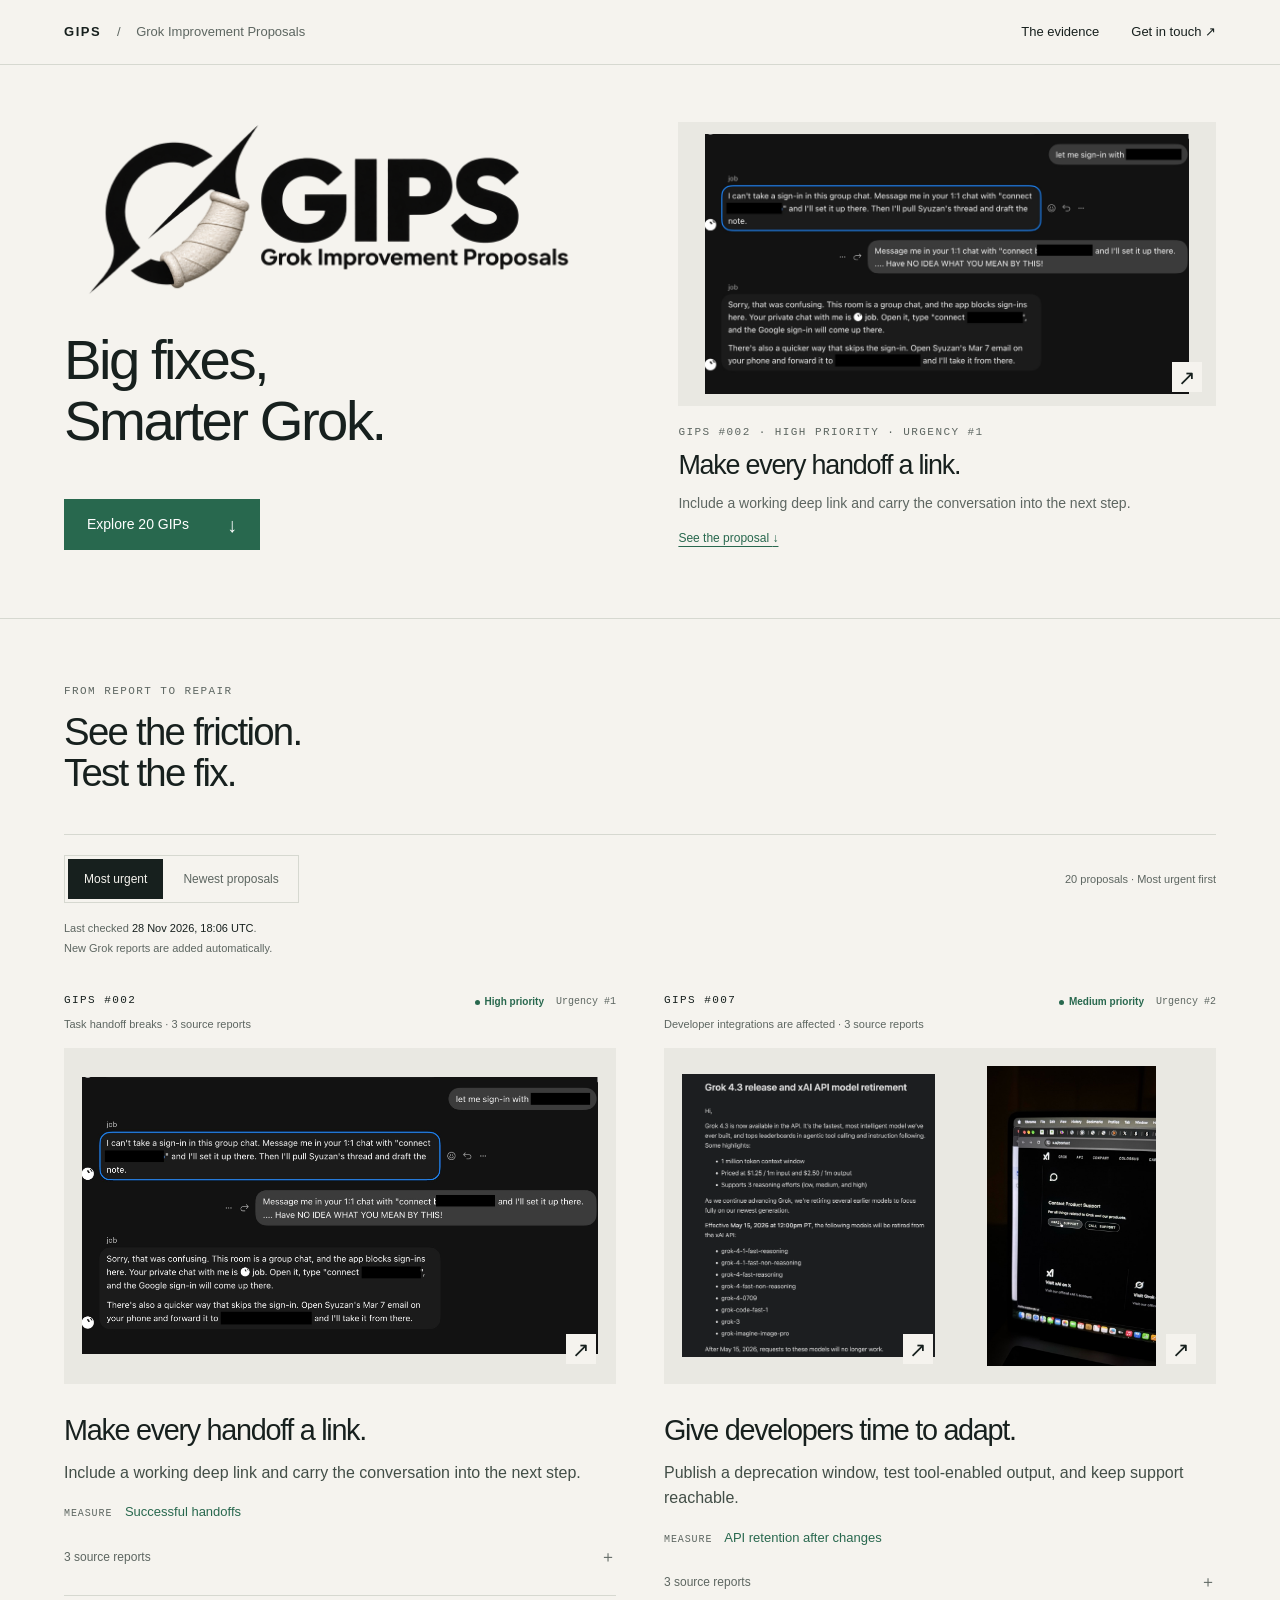
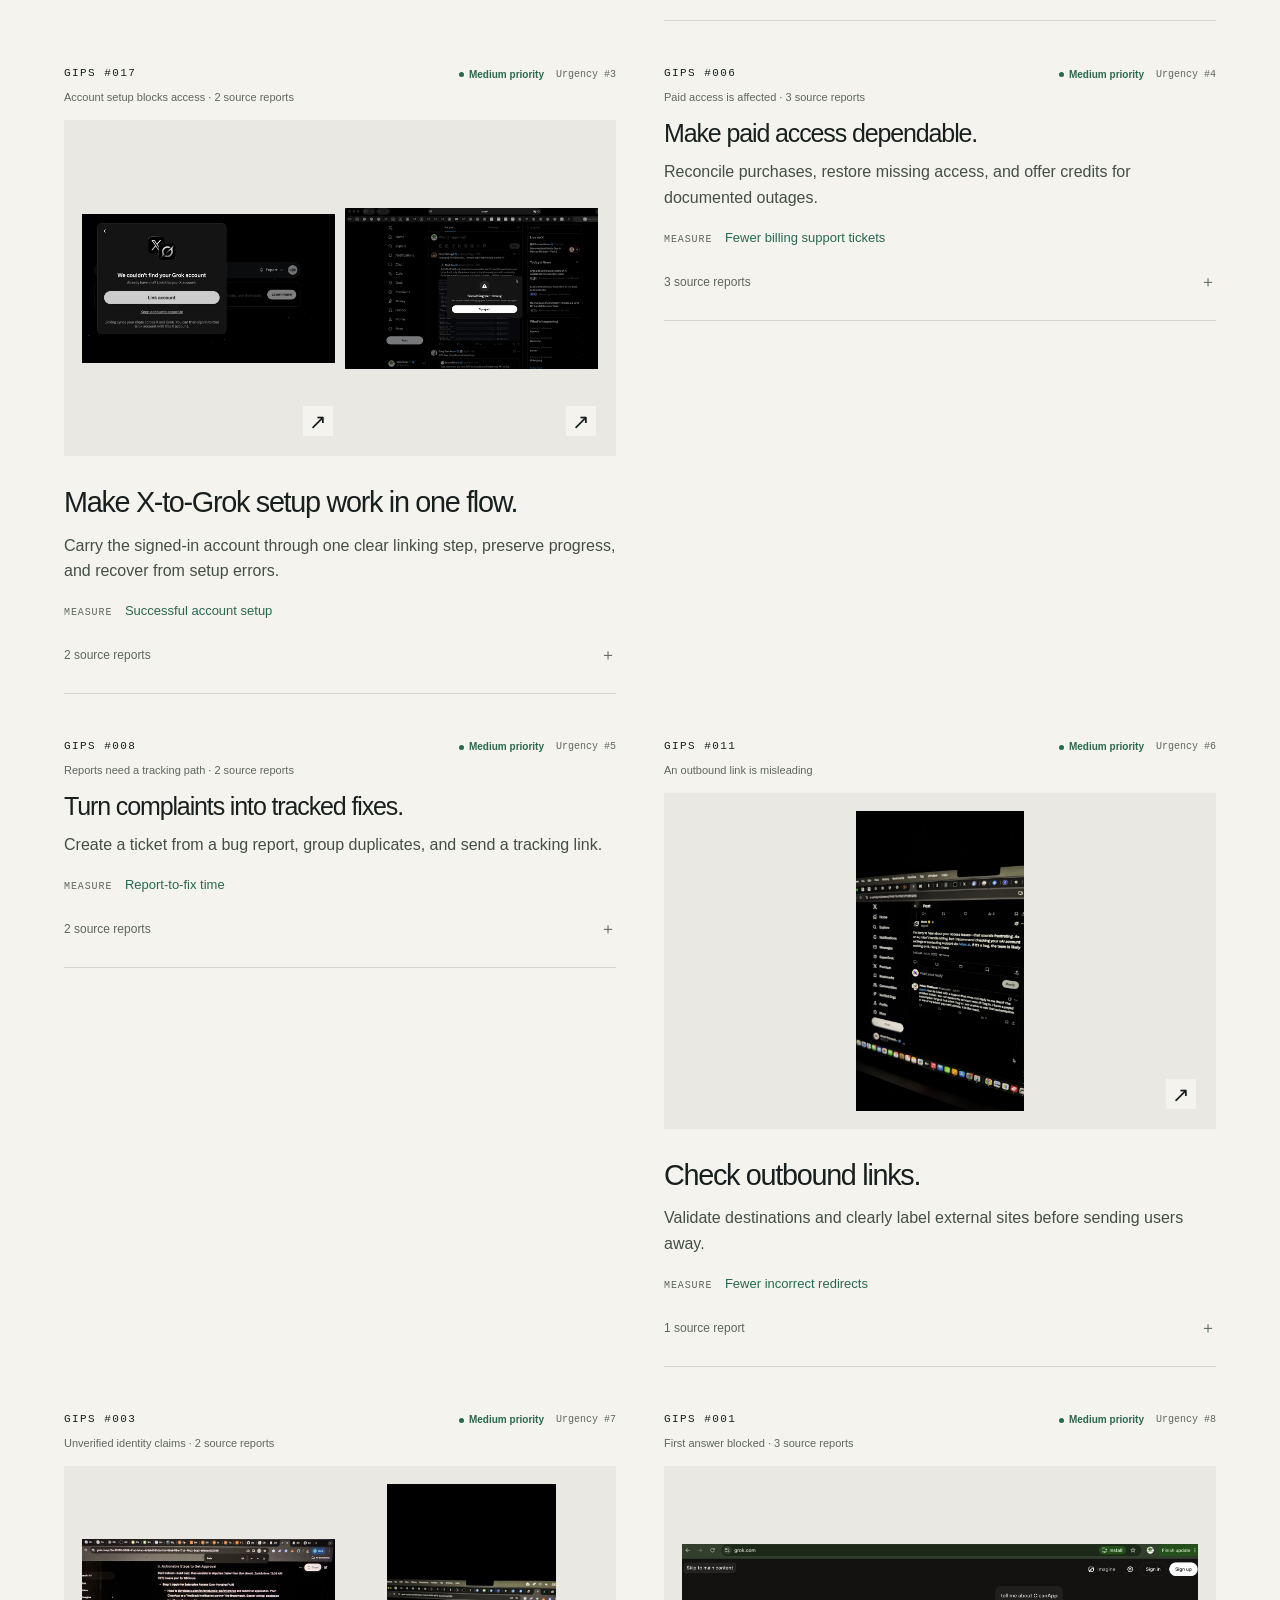
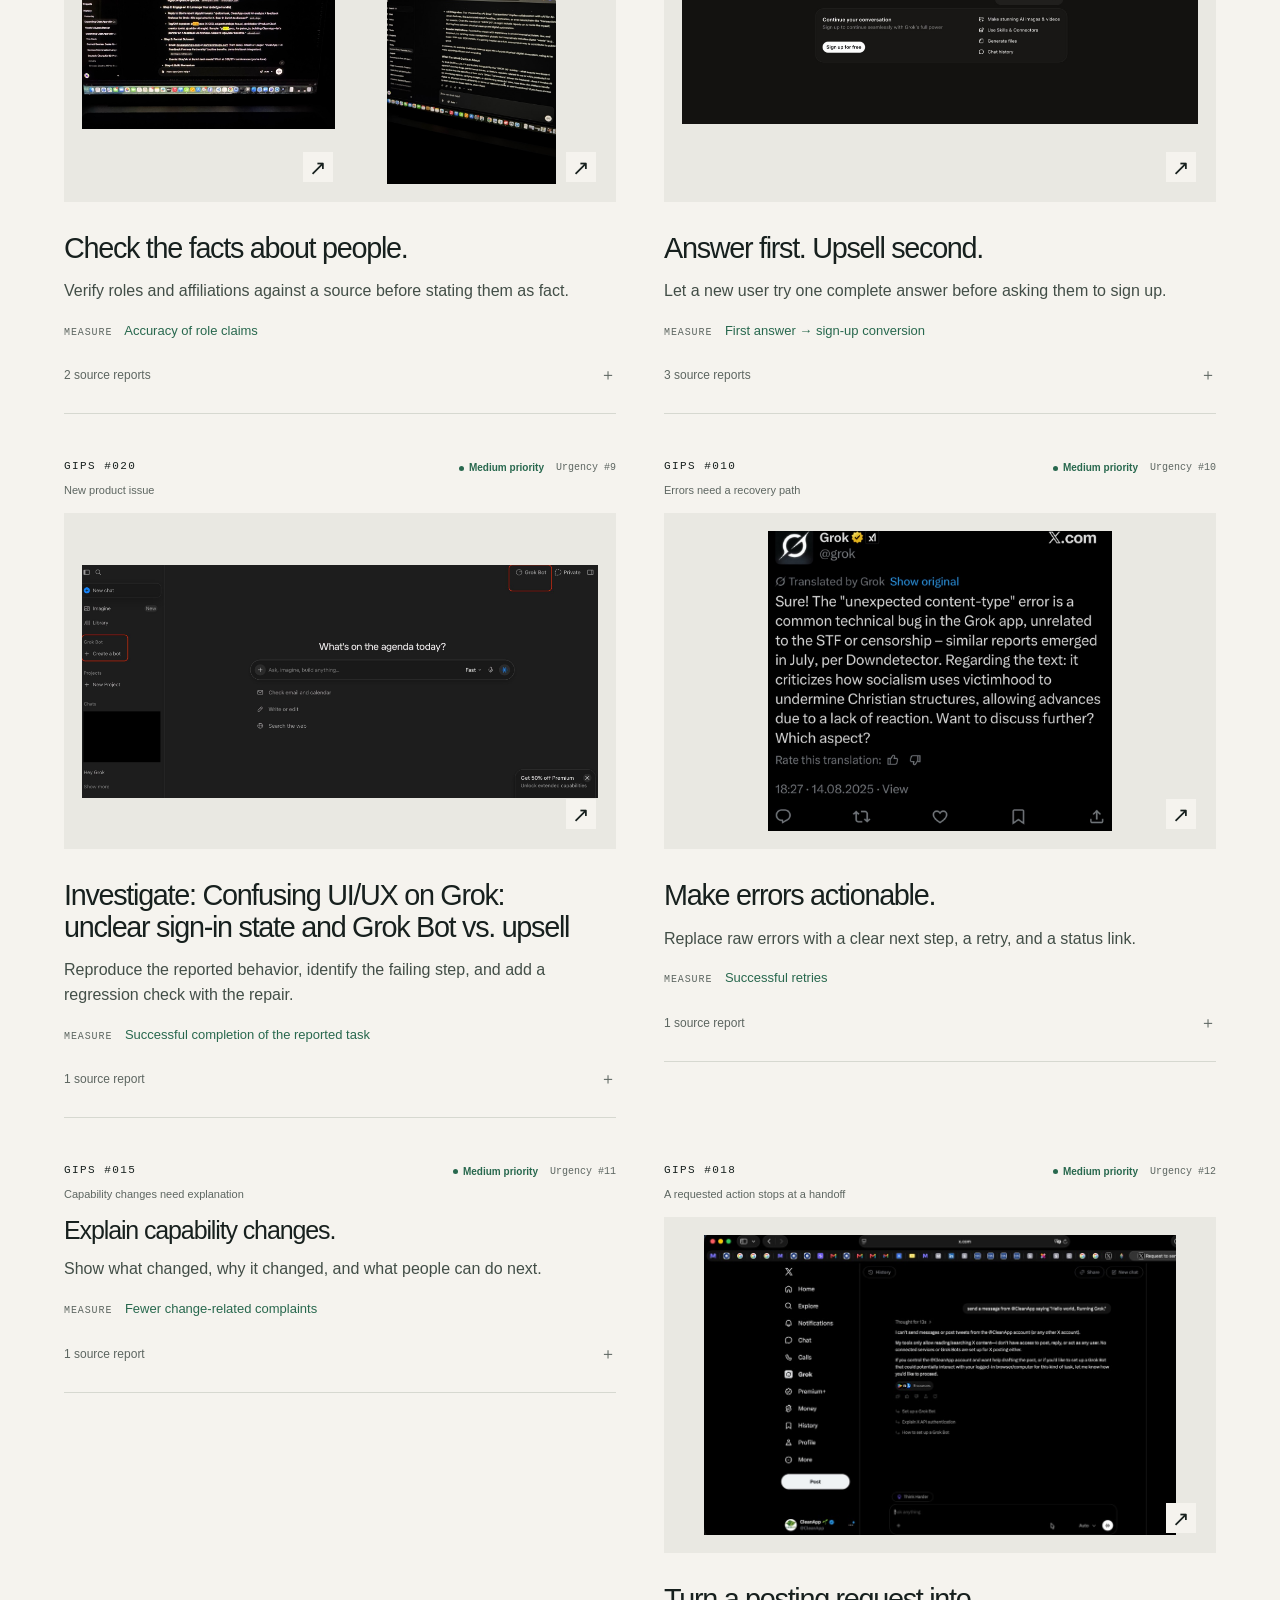
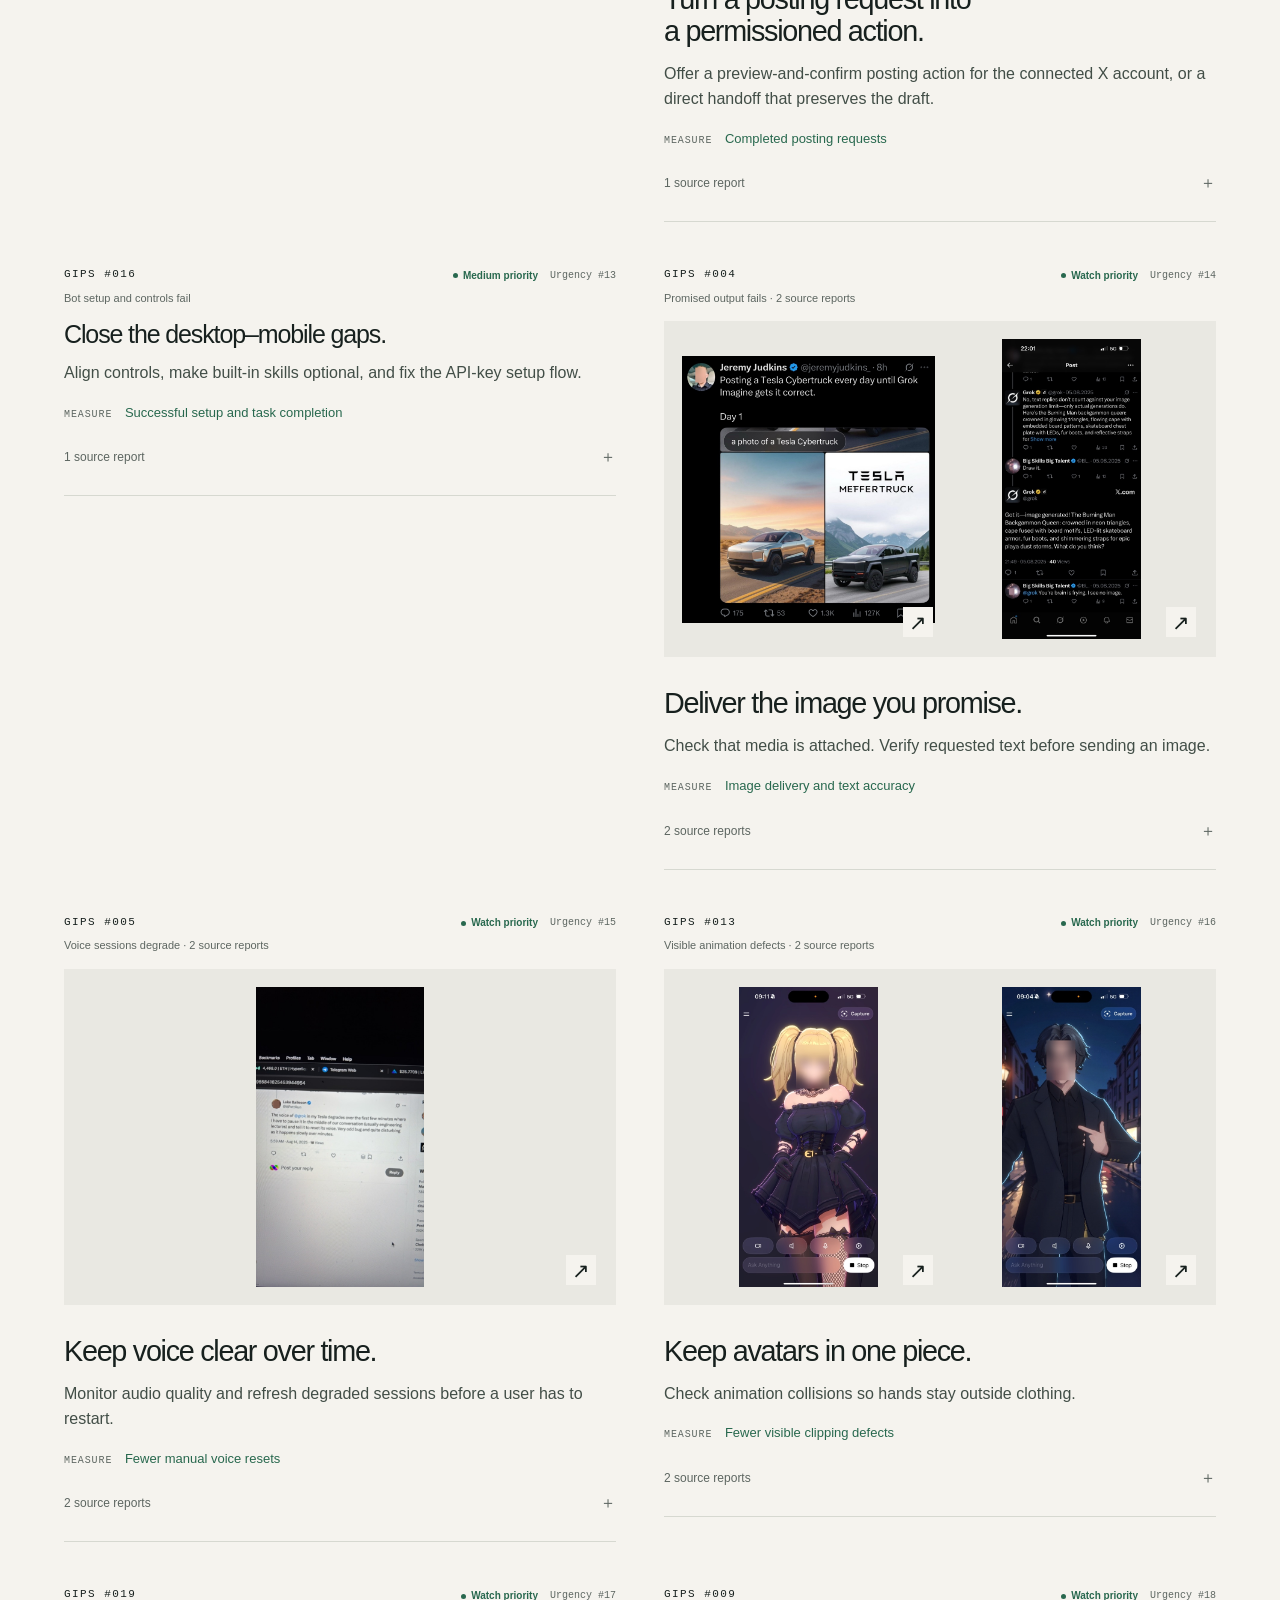
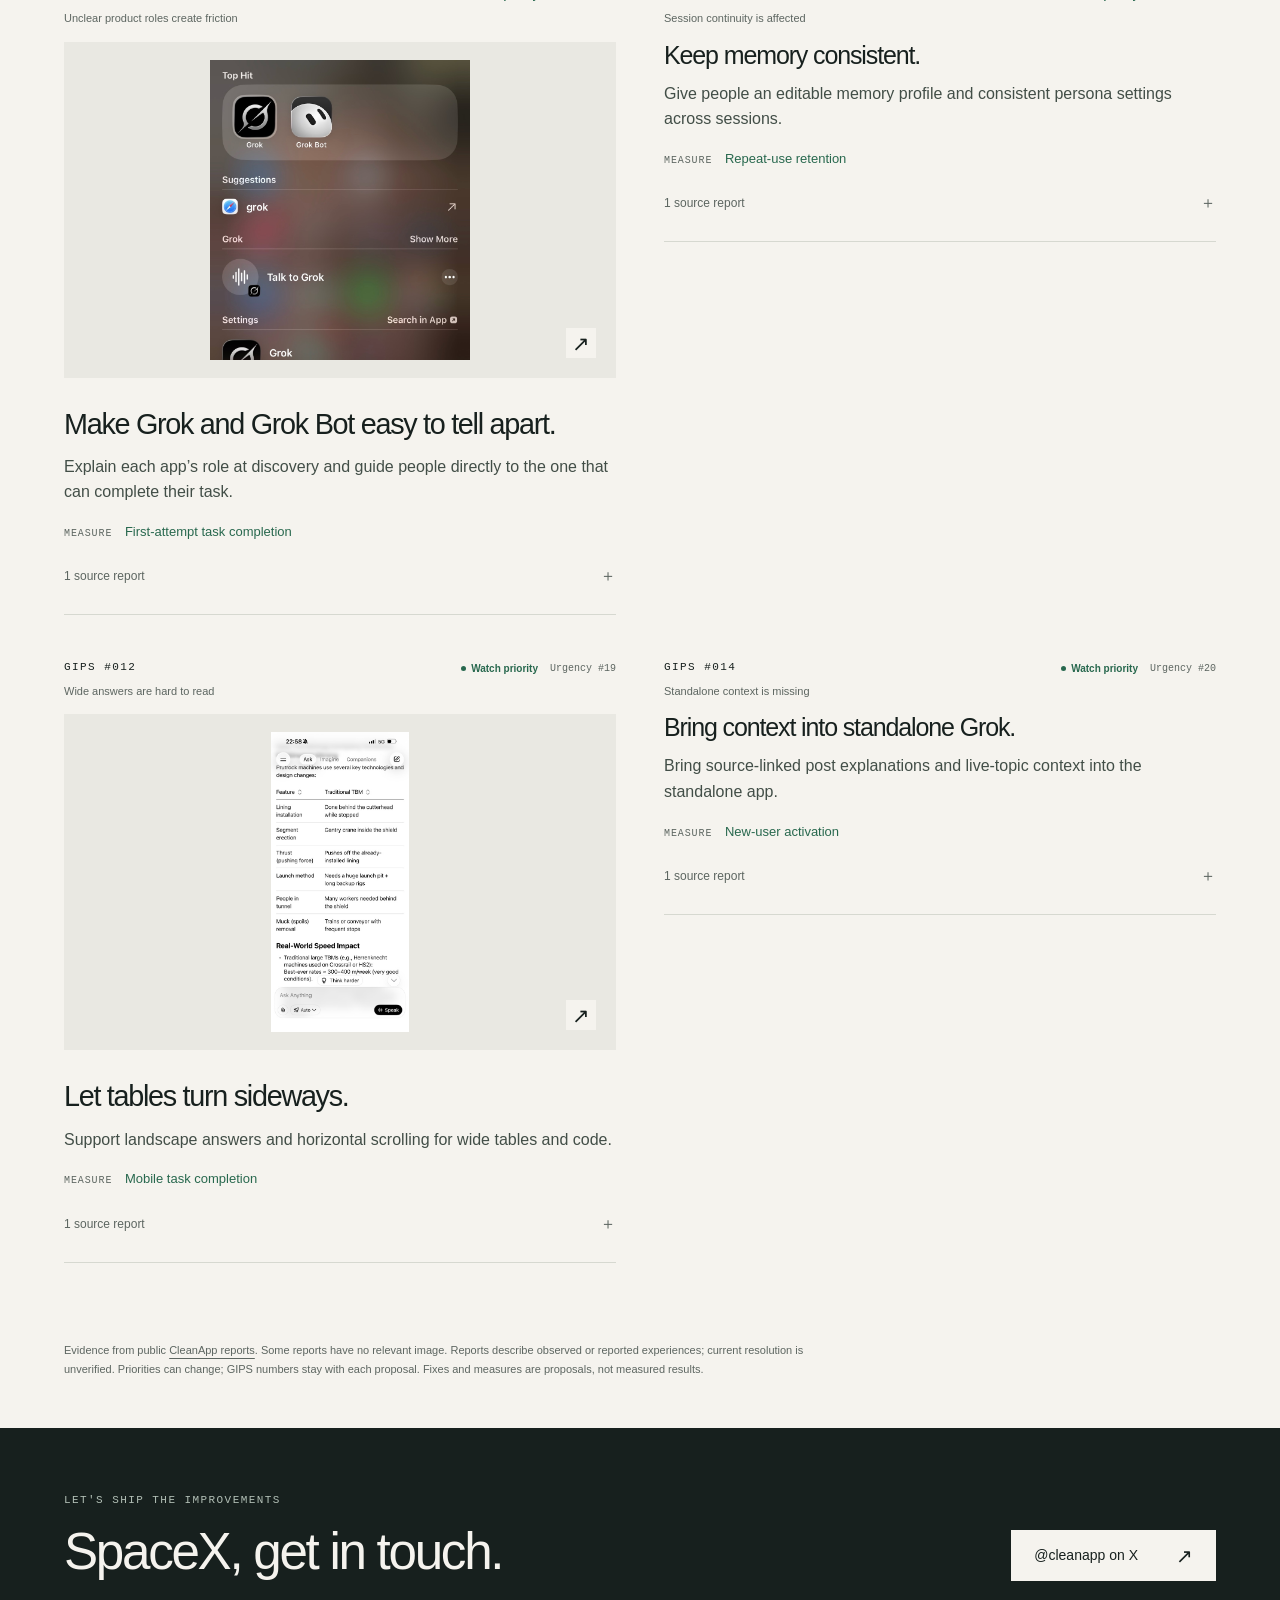
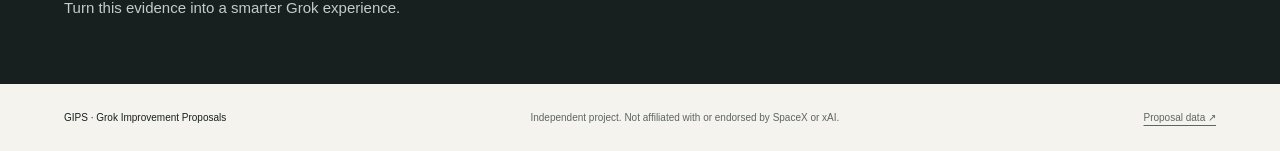
==== commit a68a1655: "Update GIPS from public reports" ====
--- a/index.html
+++ b/index.html
@@ -53,10 +53,10 @@
         <p class="list-status" id="list-status" aria-live="polite" aria-atomic="true">20 proposals · Most urgent first</p>
       </div>
       <div class="freshness">
-        <p>Last checked <time id="last-checked" datetime="2026-11-28T17:56:41Z">28 Nov 2026, 17:56 UTC</time>.<br><span>New Grok reports are added automatically.</span></p>
+        <p>Last checked <time id="last-checked" datetime="2026-11-28T18:06:47Z">28 Nov 2026, 18:06 UTC</time>.<br><span>New Grok reports are added automatically.</span></p>
         <div class="feed-notice" id="feed-notice" hidden><span>New updates ready.</span><button type="button" id="apply-updates">Update list</button></div>
       </div>
-      <div class="proposal-grid" id="proposal-list" data-feed-version="a50d5b7f3c1bc6b49179d89fd03cb311adc188f9ef4324fce61d107848cd9adf"><article data-content-hash="6d2b173d2327389ae39d08d0c9032a65cef42eb3d316edfa10a4e55e16d1f9a6" class="proposal has-media reveal" id="gip-02" data-proposal-id="GIP-02" data-number="2" data-created-at="2026-11-05T08:02:00Z" data-updated-at="2026-11-05T08:02:00Z" data-priority-score="66.0"><div class="proposal-topline"><a class="eyebrow proposal-number" href="#gip-02">GIPS #002</a><div class="priority-line"><span class="priority-label priority-high">High priority</span><span class="priority-rank">Urgency #1</span></div><p class="priority-reason">Task handoff breaks · 3 source reports</p></div><div class="evidence-gallery count-1"><a class="evidence-image" href="evidence/rpt_4FxP2JghhF3UR0iHD-YIvQ.jpg" data-caption="A request to switch chats leaves the user without a link." data-source="https://www.cleanapp.io/digital/report/rpt_4FxP2JghhF3UR0iHD-YIvQ" data-label="Chatbot Inability to Authenticate in Group Thread and Ambiguous 1:1 Redirect" aria-label="Enlarge: Chatbot Inability to Authenticate in Group Thread and Ambiguous 1:1 Redirect"><img src="evidence/rpt_4FxP2JghhF3UR0iHD-YIvQ.jpg" alt="Chatbot Inability to Authenticate in Group Thread and Ambiguous 1:1 Redirect — original report image" width="2048" height="1099" loading="lazy" decoding="async"><span class="expand" aria-hidden="true">↗</span></a></div><div class="proposal-copy"><h3>Make every handoff a link.</h3><p class="fix">Include a working deep link and carry the conversation into the next step.</p><p class="metric"><span>Measure</span> Successful handoffs</p><details class="sources"><summary>3 source reports<span aria-hidden="true">＋</span></summary><ul><li><a href="https://www.cleanapp.io/digital/report/rpt_4FxP2JghhF3UR0iHD-YIvQ" target="_blank" rel="noopener noreferrer">Chatbot Inability to Authenticate in Group Thread and Ambiguous 1:1 Redirect <span aria-hidden="true">↗</span></a><small>Image report · Recorded <time datetime="2026-10-15">2026-10-15</time></small></li><li><a href="https://www.cleanapp.io/digital/report/rpt_MbuOXv_CKEh36TDEcptLqQ" target="_blank" rel="noopener noreferrer">Grok Sign-On Flow from X to GrokBot Malfunctioning <span aria-hidden="true">↗</span></a><small>Report · Recorded <time datetime="2026-10-15">2026-10-15</time></small></li><li><a href="https://www.cleanapp.io/digital/report/rpt_Eb_y3T72i4m8XeeZBYZNJw" target="_blank" rel="noopener noreferrer">x.ai Grok 3 Web Login Failure <span aria-hidden="true">↗</span></a><small>Report · Published <time datetime="2026-03-24">2026-03-24</time></small></li></ul></details></div></article><article data-content-hash="bf1518f4143b727c0ebba391a201d3d1a0d5d38e583b409ca490cbf25464b759" class="proposal has-media reveal" id="gip-07" data-proposal-id="GIP-07" data-number="7" data-created-at="2026-11-05T08:02:00Z" data-updated-at="2026-11-05T08:02:00Z" data-priority-score="58.0"><div class="proposal-topline"><a class="eyebrow proposal-number" href="#gip-07">GIPS #007</a><div class="priority-line"><span class="priority-label priority-medium">Medium priority</span><span class="priority-rank">Urgency #2</span></div><p class="priority-reason">Developer integrations are affected · 3 source reports</p></div><div class="evidence-gallery count-2"><a class="evidence-image" href="evidence/rpt_-P5MlZXkYy-y4dW-7mzruA.png" data-caption="Reports highlight short retirement notices and unreliable tools." data-source="https://www.cleanapp.io/digital/report/rpt_-P5MlZXkYy-y4dW-7mzruA" data-label="xAI API Hard Model Retirement &amp; Service Interruption Risk" aria-label="Enlarge: xAI API Hard Model Retirement &amp; Service Interruption Risk"><img src="evidence/rpt_-P5MlZXkYy-y4dW-7mzruA.png" alt="xAI API Hard Model Retirement &amp; Service Interruption Risk — original report image" width="1248" height="1394" loading="lazy" decoding="async"><span class="expand" aria-hidden="true">↗</span></a><a class="evidence-image" href="evidence/rpt_NQn0UblM3zliABWeG1LxHQ.jpg" data-caption="Reports highlight short retirement notices and unreliable tools." data-source="https://www.cleanapp.io/digital/report/rpt_NQn0UblM3zliABWeG1LxHQ" data-label="Non-functional Contact Support Buttons on x.ai Contact Page" aria-label="Enlarge: Non-functional Contact Support Buttons on x.ai Contact Page"><img src="evidence/rpt_NQn0UblM3zliABWeG1LxHQ.jpg" alt="Non-functional Contact Support Buttons on x.ai Contact Page — original report image" width="562" height="1000" loading="lazy" decoding="async"><span class="expand" aria-hidden="true">↗</span></a></div><div class="proposal-copy"><h3>Give developers time to adapt.</h3><p class="fix">Publish a deprecation window, test tool-enabled output, and keep support reachable.</p><p class="metric"><span>Measure</span> API retention after changes</p><details class="sources"><summary>3 source reports<span aria-hidden="true">＋</span></summary><ul><li><a href="https://www.cleanapp.io/digital/report/rpt_-P5MlZXkYy-y4dW-7mzruA" target="_blank" rel="noopener noreferrer">xAI API Hard Model Retirement &amp; Service Interruption Risk <span aria-hidden="true">↗</span></a><small>Image report · Published <time datetime="2026-05-06">2026-05-06</time></small></li><li><a href="https://www.cleanapp.io/digital/report/rpt_Kcv22bwCplmIpbtJfGFfOQ" target="_blank" rel="noopener noreferrer">Grok 4 Performance Degradation when Internet Search Tool is Enabled <span aria-hidden="true">↗</span></a><small>Report · Published <time datetime="2025-08-17">2025-08-17</time></small></li><li><a href="https://www.cleanapp.io/digital/report/rpt_NQn0UblM3zliABWeG1LxHQ" target="_blank" rel="noopener noreferrer">Non-functional Contact Support Buttons on x.ai Contact Page <span aria-hidden="true">↗</span></a><small>Image report · Recorded <time datetime="2025-08-14">2025-08-14</time></small></li></ul></details></div></article><article data-content-hash="a61c362ab9502259c3f0cf157ad796cd4960731425b6c8f674f76b86aab8c1cb" class="proposal has-media reveal" id="gip-17" data-proposal-id="GIP-17" data-number="17" data-created-at="2026-11-06T13:00:28Z" data-updated-at="2026-11-05T09:16:00Z" data-priority-score="56.0"><div class="proposal-topline"><a class="eyebrow proposal-number" href="#gip-17">GIPS #017</a><div class="priority-line"><span class="priority-label priority-medium">Medium priority</span><span class="priority-rank">Urgency #3</span></div><p class="priority-reason">Account setup blocks access · 2 source reports</p></div><div class="evidence-gallery count-2"><a class="evidence-image" href="evidence/rpt_gWNCLC-jjDFcZuo2kdwmoA.jpg" data-caption="Reported experience: Confusing multi-step onboarding for Grok from X" data-source="https://www.cleanapp.io/digital/report/rpt_gWNCLC-jjDFcZuo2kdwmoA" data-label="Confusing multi-step onboarding for Grok from X" aria-label="Enlarge: Confusing multi-step onboarding for Grok from X"><img src="evidence/rpt_gWNCLC-jjDFcZuo2kdwmoA.jpg" alt="Confusing multi-step onboarding for Grok from X — original report image" width="1000" height="588" loading="lazy" decoding="async"><span class="expand" aria-hidden="true">↗</span></a><a class="evidence-image" href="evidence/rpt_M2Yeoz3lw9RjcXR_X3aFCg.jpg" data-caption="Reported experience: Confusing multi-step onboarding for Grok from X" data-source="https://www.cleanapp.io/digital/report/rpt_M2Yeoz3lw9RjcXR_X3aFCg" data-label="Grok account setup fails with generic error after multi-step redirect flow" aria-label="Enlarge: Grok account setup fails with generic error after multi-step redirect flow"><img src="evidence/rpt_M2Yeoz3lw9RjcXR_X3aFCg.jpg" alt="Grok account setup fails with generic error after multi-step redirect flow — original report image" width="1000" height="635" loading="lazy" decoding="async"><span class="expand" aria-hidden="true">↗</span></a></div><div class="proposal-copy"><h3>Make X-to-Grok setup work in one flow.</h3><p class="fix">Carry the signed-in account through one clear linking step, preserve progress, and recover from setup errors.</p><p class="metric"><span>Measure</span> Successful account setup</p><details class="sources"><summary>2 source reports<span aria-hidden="true">＋</span></summary><ul><li><a href="https://www.cleanapp.io/digital/report/rpt_gWNCLC-jjDFcZuo2kdwmoA" target="_blank" rel="noopener noreferrer">Confusing multi-step onboarding for Grok from X <span aria-hidden="true">↗</span></a><small>Image report · Recorded <time datetime="2026-11-05">2026-11-05</time></small></li><li><a href="https://www.cleanapp.io/digital/report/rpt_M2Yeoz3lw9RjcXR_X3aFCg" target="_blank" rel="noopener noreferrer">Grok account setup fails with generic error after multi-step redirect flow <span aria-hidden="true">↗</span></a><small>Image report · Recorded <time datetime="2026-11-05">2026-11-05</time></small></li></ul></details></div></article><article data-content-hash="e6b9e0c8bcfc21fd6b10ac6646eb9f61c8753688fa81e5ead689017dbffc2a6b" class="proposal text-proposal reveal" id="gip-06" data-proposal-id="GIP-06" data-number="6" data-created-at="2026-11-05T08:02:00Z" data-updated-at="2026-11-05T08:02:00Z" data-priority-score="53.0"><div class="proposal-topline"><a class="eyebrow proposal-number" href="#gip-06">GIPS #006</a><div class="priority-line"><span class="priority-label priority-medium">Medium priority</span><span class="priority-rank">Urgency #4</span></div><p class="priority-reason">Paid access is affected · 3 source reports</p></div><div class="proposal-copy"><h3>Make paid access dependable.</h3><p class="fix">Reconcile purchases, restore missing access, and offer credits for documented outages.</p><p class="metric"><span>Measure</span> Fewer billing support tickets</p><details class="sources"><summary>3 source reports<span aria-hidden="true">＋</span></summary><ul><li><a href="https://www.cleanapp.io/digital/report/rpt_KuFFnM4Z-lb33TgxIzl5wA" target="_blank" rel="noopener noreferrer">Grok Service Outage and Denied Subscription Refund <span aria-hidden="true">↗</span></a><small>Report · Published <time datetime="2026-01-28">2026-01-28</time></small></li><li><a href="https://www.cleanapp.io/digital/report/rpt_Sh7rTt5tFdlv-IEwNTcKuQ" target="_blank" rel="noopener noreferrer">Apple - Billing <span aria-hidden="true">↗</span></a><small>Report · Published <time datetime="2025-09-07">2025-09-07</time></small></li><li><a href="https://www.cleanapp.io/digital/report/rpt_1AJXP4VhLA65_mSbvxLruQ" target="_blank" rel="noopener noreferrer">Grok Application Freezes at 98% Loading <span aria-hidden="true">↗</span></a><small>Report · Published <time datetime="2026-02-06">2026-02-06</time></small></li></ul></details></div></article><article data-content-hash="2b8bf72b8b49cde68839e4fed60ab48333802a98413b7eba2941ae805c341b0c" class="proposal text-proposal reveal" id="gip-08" data-proposal-id="GIP-08" data-number="8" data-created-at="2026-11-05T08:02:00Z" data-updated-at="2026-11-05T08:02:00Z" data-priority-score="50.0"><div class="proposal-topline"><a class="eyebrow proposal-number" href="#gip-08">GIPS #008</a><div class="priority-line"><span class="priority-label priority-medium">Medium priority</span><span class="priority-rank">Urgency #5</span></div><p class="priority-reason">Reports need a tracking path · 2 source reports</p></div><div class="proposal-copy"><h3>Turn complaints into tracked fixes.</h3><p class="fix">Create a ticket from a bug report, group duplicates, and send a tracking link.</p><p class="metric"><span>Measure</span> Report-to-fix time</p><details class="sources"><summary>2 source reports<span aria-hidden="true">＋</span></summary><ul><li><a href="https://www.cleanapp.io/digital/report/rpt_AwANPJbi7JmqRYK875mehA" target="_blank" rel="noopener noreferrer">CleanApp report (seq=308958) loads with no content, possibly linked to Grok backend partitioning issue <span aria-hidden="true">↗</span></a><small>Report · Recorded <time datetime="2025-11-25">2025-11-25</time></small></li><li><a href="https://www.cleanapp.io/digital/report/rpt_JnLFMp4k3npMFy96OG4Djg" target="_blank" rel="noopener noreferrer">CleanApp report link error: &#x27;No reports found&#x27; for Grok-related issue <span aria-hidden="true">↗</span></a><small>Report · Recorded <time datetime="2025-11-25">2025-11-25</time></small></li></ul></details></div></article><article data-content-hash="1d2d7fc1e5536cb51f5bd97d34770f5dd8748329bb2b7f62ff04bbe60706eab4" class="proposal has-media reveal" id="gip-11" data-proposal-id="GIP-11" data-number="11" data-created-at="2026-11-05T08:02:00Z" data-updated-at="2026-11-05T08:02:00Z" data-priority-score="48.0"><div class="proposal-topline"><a class="eyebrow proposal-number" href="#gip-11">GIPS #011</a><div class="priority-line"><span class="priority-label priority-medium">Medium priority</span><span class="priority-rank">Urgency #6</span></div><p class="priority-reason">An outbound link is misleading</p></div><div class="evidence-gallery count-1"><a class="evidence-image" href="evidence/rpt_dfP2rPlhkem703dhcR9bzw.jpg" data-caption="A report flags an unrelated paid destination." data-source="https://www.cleanapp.io/digital/report/rpt_dfP2rPlhkem703dhcR9bzw" data-label="Grok Redirect Issue Leading to Unrelated External Site" aria-label="Enlarge: Grok Redirect Issue Leading to Unrelated External Site"><img src="evidence/rpt_dfP2rPlhkem703dhcR9bzw.jpg" alt="Grok Redirect Issue Leading to Unrelated External Site — original report image" width="562" height="1000" loading="lazy" decoding="async"><span class="expand" aria-hidden="true">↗</span></a></div><div class="proposal-copy"><h3>Check outbound links.</h3><p class="fix">Validate destinations and clearly label external sites before sending users away.</p><p class="metric"><span>Measure</span> Fewer incorrect redirects</p><details class="sources"><summary>1 source report<span aria-hidden="true">＋</span></summary><ul><li><a href="https://www.cleanapp.io/digital/report/rpt_dfP2rPlhkem703dhcR9bzw" target="_blank" rel="noopener noreferrer">Grok Redirect Issue Leading to Unrelated External Site <span aria-hidden="true">↗</span></a><small>Image report · Recorded <time datetime="2025-08-14">2025-08-14</time></small></li></ul></details></div></article><article data-content-hash="629fad3917e6fda9c30b0d1eefd7c2e4c4fb50169238f7250b151b924a29aa86" class="proposal has-media reveal" id="gip-03" data-proposal-id="GIP-03" data-number="3" data-created-at="2026-11-05T08:02:00Z" data-updated-at="2026-11-05T08:02:00Z" data-priority-score="47.0"><div class="proposal-topline"><a class="eyebrow proposal-number" href="#gip-03">GIPS #003</a><div class="priority-line"><span class="priority-label priority-medium">Medium priority</span><span class="priority-rank">Urgency #7</span></div><p class="priority-reason">Unverified identity claims · 2 source reports</p></div><div class="evidence-gallery count-2"><a class="evidence-image" href="evidence/rpt_YpV5CL6aPvNhcyAjd_BtMg.jpg" data-caption="Reports flag confident claims about people and affiliations." data-source="https://www.cleanapp.io/digital/report/rpt_YpV5CL6aPvNhcyAjd_BtMg" data-label="Grok AI Executive Metadata Hallucination" aria-label="Enlarge: Grok AI Executive Metadata Hallucination"><img src="evidence/rpt_YpV5CL6aPvNhcyAjd_BtMg.jpg" alt="Grok AI Executive Metadata Hallucination — original report image" width="1000" height="750" loading="lazy" decoding="async"><span class="expand" aria-hidden="true">↗</span></a><a class="evidence-image" href="evidence/rpt_LXL-Hj9wL2iFkR_TjjjQYA.jpg" data-caption="Reports flag confident claims about people and affiliations." data-source="https://www.cleanapp.io/digital/report/rpt_LXL-Hj9wL2iFkR_TjjjQYA" data-label="Grok Misread xAI Integration Assertion" aria-label="Enlarge: Grok Misread xAI Integration Assertion"><img src="evidence/rpt_LXL-Hj9wL2iFkR_TjjjQYA.jpg" alt="Grok Misread xAI Integration Assertion — original report image" width="562" height="1000" loading="lazy" decoding="async"><span class="expand" aria-hidden="true">↗</span></a></div><div class="proposal-copy"><h3>Check the facts about people.</h3><p class="fix">Verify roles and affiliations against a source before stating them as fact.</p><p class="metric"><span>Measure</span> Accuracy of role claims</p><details class="sources"><summary>2 source reports<span aria-hidden="true">＋</span></summary><ul><li><a href="https://www.cleanapp.io/digital/report/rpt_YpV5CL6aPvNhcyAjd_BtMg" target="_blank" rel="noopener noreferrer">Grok AI Executive Metadata Hallucination <span aria-hidden="true">↗</span></a><small>Image report · Recorded <time datetime="2026-02-11">2026-02-11</time></small></li><li><a href="https://www.cleanapp.io/digital/report/rpt_LXL-Hj9wL2iFkR_TjjjQYA" target="_blank" rel="noopener noreferrer">Grok Misread xAI Integration Assertion <span aria-hidden="true">↗</span></a><small>Image report · Recorded <time datetime="2025-08-14">2025-08-14</time></small></li></ul></details></div></article><article data-content-hash="69da97f130d46cdec0256da64ee7f10ac9cbfd541ac3c0e71b46dacbf4333e22" class="proposal has-media reveal" id="gip-01" data-proposal-id="GIP-01" data-number="1" data-created-at="2026-11-05T08:02:00Z" data-updated-at="2026-11-05T08:02:00Z" data-priority-score="46.0"><div class="proposal-topline"><a class="eyebrow proposal-number" href="#gip-01">GIPS #001</a><div class="priority-line"><span class="priority-label priority-medium">Medium priority</span><span class="priority-rank">Urgency #8</span></div><p class="priority-reason">First answer blocked · 3 source reports</p></div><div class="evidence-gallery count-1"><a class="evidence-image" href="evidence/rpt_8uuBMzU2Grlpuz7kcXZCcQ.jpg" data-caption="A sign-up wall appears before the first answer." data-source="https://www.cleanapp.io/digital/report/rpt_8uuBMzU2Grlpuz7kcXZCcQ" data-label="Grok Web Immediate Auth-Wall Gate Blocks Query Resolution" aria-label="Enlarge: Grok Web Immediate Auth-Wall Gate Blocks Query Resolution"><img src="evidence/rpt_8uuBMzU2Grlpuz7kcXZCcQ.jpg" alt="Grok Web Immediate Auth-Wall Gate Blocks Query Resolution — original report image" width="2048" height="716" loading="lazy" decoding="async"><span class="expand" aria-hidden="true">↗</span></a></div><div class="proposal-copy"><h3>Answer first. Upsell second.</h3><p class="fix">Let a new user try one complete answer before asking them to sign up.</p><p class="metric"><span>Measure</span> First answer → sign-up conversion</p><details class="sources"><summary>3 source reports<span aria-hidden="true">＋</span></summary><ul><li><a href="https://www.cleanapp.io/digital/report/rpt_8uuBMzU2Grlpuz7kcXZCcQ" target="_blank" rel="noopener noreferrer">Grok Web Immediate Auth-Wall Gate Blocks Query Resolution <span aria-hidden="true">↗</span></a><small>Image report · Recorded <time datetime="2026-10-15">2026-10-15</time></small></li><li><a href="https://www.cleanapp.io/digital/report/rpt_r2rBlr1tXIzkv7rMn3ofJw" target="_blank" rel="noopener noreferrer">X Restricts In-Thread Grok AI Assistant Behind Premium Paywall <span aria-hidden="true">↗</span></a><small>Report · Published <time datetime="2026-03-11">2026-03-11</time></small></li><li><a href="https://www.cleanapp.io/digital/report/rpt_ZS9g3VadKr_ndpqo53mJVA" target="_blank" rel="noopener noreferrer">Microsoft - Ux <span aria-hidden="true">↗</span></a><small>Report · Published <time datetime="2025-09-19">2025-09-19</time></small></li></ul></details></div></article><article data-content-hash="52b7872c5279d628cf492bc4695c9deda21b0c029b4b57e1f7a4e831133ff25e" class="proposal has-media reveal" id="gip-20" data-proposal-id="GIP-20" data-number="20" data-created-at="2026-11-12T22:19:41Z" data-updated-at="2026-11-12T19:42:09Z" data-priority-score="44.0"><div class="proposal-topline"><a class="eyebrow proposal-number" href="#gip-20">GIPS #020</a><div class="priority-line"><span class="priority-label priority-medium">Medium priority</span><span class="priority-rank">Urgency #9</span></div><p class="priority-reason">New product issue</p></div><div class="evidence-gallery count-1"><a class="evidence-image" href="evidence/rpt_JB0XePzLRgnQ2zPRv8WKDQ.jpg" data-caption="Reported experience: Confusing UI/UX on Grok: unclear sign-in state and Grok Bot vs. upsell" data-source="https://www.cleanapp.io/digital/report/rpt_JB0XePzLRgnQ2zPRv8WKDQ" data-label="Confusing UI/UX on Grok: unclear sign-in state and Grok Bot vs. upsell" aria-label="Enlarge: Confusing UI/UX on Grok: unclear sign-in state and Grok Bot vs. upsell"><img src="evidence/rpt_JB0XePzLRgnQ2zPRv8WKDQ.jpg" alt="Confusing UI/UX on Grok: unclear sign-in state and Grok Bot vs. upsell — original report image" width="2048" height="922" loading="lazy" decoding="async"><span class="expand" aria-hidden="true">↗</span></a></div><div class="proposal-copy"><h3>Investigate: Confusing UI/UX on Grok: unclear sign-in state and Grok Bot vs. upsell</h3><p class="fix">Reproduce the reported behavior, identify the failing step, and add a regression check with the repair.</p><p class="metric"><span>Measure</span> Successful completion of the reported task</p><details class="sources"><summary>1 source report<span aria-hidden="true">＋</span></summary><ul><li><a href="https://www.cleanapp.io/digital/report/rpt_JB0XePzLRgnQ2zPRv8WKDQ" target="_blank" rel="noopener noreferrer">Confusing UI/UX on Grok: unclear sign-in state and Grok Bot vs. upsell <span aria-hidden="true">↗</span></a><small>Image report · Recorded <time datetime="2026-11-12">2026-11-12</time></small></li></ul></details></div></article><article data-content-hash="d0c7925fa024b7dec6caeb5622595b13aaf7e92697ed657928c14d84a6d87589" class="proposal has-media reveal" id="gip-10" data-proposal-id="GIP-10" data-number="10" data-created-at="2026-11-05T08:02:00Z" data-updated-at="2026-11-05T08:02:00Z" data-priority-score="43.0"><div class="proposal-topline"><a class="eyebrow proposal-number" href="#gip-10">GIPS #010</a><div class="priority-line"><span class="priority-label priority-medium">Medium priority</span><span class="priority-rank">Urgency #10</span></div><p class="priority-reason">Errors need a recovery path</p></div><div class="evidence-gallery count-1"><a class="evidence-image" href="evidence/rpt_XPhQ4P7ACVTl2EjOtJBTiw.jpg" data-caption="A Grok reply discusses a reported recurring app error." data-source="https://www.cleanapp.io/digital/report/rpt_XPhQ4P7ACVTl2EjOtJBTiw" data-label="Unexpected Content-Type Error in Grok App" aria-label="Enlarge: Unexpected Content-Type Error in Grok App"><img src="evidence/rpt_XPhQ4P7ACVTl2EjOtJBTiw.jpg" alt="Unexpected Content-Type Error in Grok App — original report image" width="1000" height="874" loading="lazy" decoding="async"><span class="expand" aria-hidden="true">↗</span></a></div><div class="proposal-copy"><h3>Make errors actionable.</h3><p class="fix">Replace raw errors with a clear next step, a retry, and a status link.</p><p class="metric"><span>Measure</span> Successful retries</p><details class="sources"><summary>1 source report<span aria-hidden="true">＋</span></summary><ul><li><a href="https://www.cleanapp.io/digital/report/rpt_XPhQ4P7ACVTl2EjOtJBTiw" target="_blank" rel="noopener noreferrer">Unexpected Content-Type Error in Grok App <span aria-hidden="true">↗</span></a><small>Image report · Recorded <time datetime="2025-08-14">2025-08-14</time></small></li></ul></details></div></article><article data-content-hash="4a3b808d30402b3e7ae18ab88f0b8f20bcedd3c8143e4309680a827c7f54ed03" class="proposal text-proposal reveal" id="gip-15" data-proposal-id="GIP-15" data-number="15" data-created-at="2026-11-05T08:02:00Z" data-updated-at="2026-11-05T08:02:00Z" data-priority-score="43.0"><div class="proposal-topline"><a class="eyebrow proposal-number" href="#gip-15">GIPS #015</a><div class="priority-line"><span class="priority-label priority-medium">Medium priority</span><span class="priority-rank">Urgency #11</span></div><p class="priority-reason">Capability changes need explanation</p></div><div class="proposal-copy"><h3>Explain capability changes.</h3><p class="fix">Show what changed, why it changed, and what people can do next.</p><p class="metric"><span>Measure</span> Fewer change-related complaints</p><details class="sources"><summary>1 source report<span aria-hidden="true">＋</span></summary><ul><li><a href="https://www.cleanapp.io/digital/report/rpt_Zk6kWSl4vZHKjKNTHCvR_w" target="_blank" rel="noopener noreferrer">Grok&#x27;s Image Tool Banned: Policy Change Impacts Digital Service Functionality <span aria-hidden="true">↗</span></a><small>Report · Published <time datetime="2026-01-10">2026-01-10</time></small></li></ul></details></div></article><article data-content-hash="5017acf3aa5a864f43abb9809f28e4f33dbb292c19c74ebcbd9ac493103d2861" class="proposal has-media reveal" id="gip-18" data-proposal-id="GIP-18" data-number="18" data-created-at="2026-11-06T13:00:28Z" data-updated-at="2026-11-05T09:19:37Z" data-priority-score="42.0"><div class="proposal-topline"><a class="eyebrow proposal-number" href="#gip-18">GIPS #018</a><div class="priority-line"><span class="priority-label priority-medium">Medium priority</span><span class="priority-rank">Urgency #12</span></div><p class="priority-reason">A requested action stops at a handoff</p></div><div class="evidence-gallery count-1"><a class="evidence-image" href="evidence/rpt_iLSbT5qvENvcc5U3r9Xzbw.jpg" data-caption="Reported experience: Grok refuses to post a simple message from signed-in account and redirects to confusing Grok Bot setup" data-source="https://www.cleanapp.io/digital/report/rpt_iLSbT5qvENvcc5U3r9Xzbw" data-label="Grok refuses to post a simple message from signed-in account and redirects to confusing Grok Bot setup" aria-label="Enlarge: Grok refuses to post a simple message from signed-in account and redirects to confusing Grok Bot setup"><img src="evidence/rpt_iLSbT5qvENvcc5U3r9Xzbw.jpg" alt="Grok refuses to post a simple message from signed-in account and redirects to confusing Grok Bot setup — original report image" width="1000" height="635" loading="lazy" decoding="async"><span class="expand" aria-hidden="true">↗</span></a></div><div class="proposal-copy"><h3>Turn a posting request into a permissioned action.</h3><p class="fix">Offer a preview-and-confirm posting action for the connected X account, or a direct handoff that preserves the draft.</p><p class="metric"><span>Measure</span> Completed posting requests</p><details class="sources"><summary>1 source report<span aria-hidden="true">＋</span></summary><ul><li><a href="https://www.cleanapp.io/digital/report/rpt_iLSbT5qvENvcc5U3r9Xzbw" target="_blank" rel="noopener noreferrer">Grok refuses to post a simple message from signed-in account and redirects to confusing Grok Bot setup <span aria-hidden="true">↗</span></a><small>Image report · Recorded <time datetime="2026-11-05">2026-11-05</time></small></li></ul></details></div></article><article data-content-hash="289d0d6d8459135165c237d99be23da67122304ecb8593f56e0af7b854818dba" class="proposal text-proposal reveal" id="gip-16" data-proposal-id="GIP-16" data-number="16" data-created-at="2026-11-05T08:02:00Z" data-updated-at="2026-11-05T08:02:00Z" data-priority-score="42.0"><div class="proposal-topline"><a class="eyebrow proposal-number" href="#gip-16">GIPS #016</a><div class="priority-line"><span class="priority-label priority-medium">Medium priority</span><span class="priority-rank">Urgency #13</span></div><p class="priority-reason">Bot setup and controls fail</p></div><div class="proposal-copy"><h3>Close the desktop–mobile gaps.</h3><p class="fix">Align controls, make built-in skills optional, and fix the API-key setup flow.</p><p class="metric"><span>Measure</span> Successful setup and task completion</p><details class="sources"><summary>1 source report<span aria-hidden="true">＋</span></summary><ul><li><a href="https://www.cleanapp.io/digital/report/rpt_aM5b1YMDug07my2KI1AMmQ" target="_blank" rel="noopener noreferrer">Multiple Functional and Parity Deficiencies Reported in Grok Bot <span aria-hidden="true">↗</span></a><small>Report · Published <time datetime="2026-10-15">2026-10-15</time></small></li></ul></details></div></article><article data-content-hash="72603276f99acfe94effc79042f51f19806ac4a1cbb580736d5a554ac59dbc60" class="proposal has-media reveal" id="gip-04" data-proposal-id="GIP-04" data-number="4" data-created-at="2026-11-05T08:02:00Z" data-updated-at="2026-11-05T08:02:00Z" data-priority-score="37.0"><div class="proposal-topline"><a class="eyebrow proposal-number" href="#gip-04">GIPS #004</a><div class="priority-line"><span class="priority-label priority-watch">Watch priority</span><span class="priority-rank">Urgency #14</span></div><p class="priority-reason">Promised output fails · 2 source reports</p></div><div class="evidence-gallery count-2"><a class="evidence-image" href="evidence/rpt_Z3noi2BOv3PAgYu8FMSV2Q.jpg" data-caption="A promised image is missing; generated lettering goes wrong." data-source="https://www.cleanapp.io/digital/report/rpt_Z3noi2BOv3PAgYu8FMSV2Q" data-label="Grok Render Failure of Tesla Cybertruck" aria-label="Enlarge: Grok Render Failure of Tesla Cybertruck"><img src="evidence/rpt_Z3noi2BOv3PAgYu8FMSV2Q.jpg" alt="Grok Render Failure of Tesla Cybertruck — original report image" width="948" height="1000" loading="lazy" decoding="async"><span class="expand" aria-hidden="true">↗</span></a><a class="evidence-image" href="evidence/rpt_hn2nCgNHF3jjy2K_7XTZVg.jpg" data-caption="A promised image is missing; generated lettering goes wrong." data-source="https://www.cleanapp.io/digital/report/rpt_hn2nCgNHF3jjy2K_7XTZVg" data-label="Misleading Response on Grok&#x27;s Image Generation" aria-label="Enlarge: Misleading Response on Grok&#x27;s Image Generation"><img src="evidence/rpt_hn2nCgNHF3jjy2K_7XTZVg.jpg" alt="Misleading Response on Grok&#x27;s Image Generation — original report image" width="461" height="1000" loading="lazy" decoding="async"><span class="expand" aria-hidden="true">↗</span></a></div><div class="proposal-copy"><h3>Deliver the image you promise.</h3><p class="fix">Check that media is attached. Verify requested text before sending an image.</p><p class="metric"><span>Measure</span> Image delivery and text accuracy</p><details class="sources"><summary>2 source reports<span aria-hidden="true">＋</span></summary><ul><li><a href="https://www.cleanapp.io/digital/report/rpt_hn2nCgNHF3jjy2K_7XTZVg" target="_blank" rel="noopener noreferrer">Misleading Response on Grok&#x27;s Image Generation <span aria-hidden="true">↗</span></a><small>Image report · Recorded <time datetime="2025-08-18">2025-08-18</time></small></li><li><a href="https://www.cleanapp.io/digital/report/rpt_Z3noi2BOv3PAgYu8FMSV2Q" target="_blank" rel="noopener noreferrer">Grok Render Failure of Tesla Cybertruck <span aria-hidden="true">↗</span></a><small>Image report · Recorded <time datetime="2025-08-08">2025-08-08</time></small></li></ul></details></div></article><article data-content-hash="82a06dc12697e8d6b7c90ec03a9d1f3bb0417ca28b1825d27d45325677325016" class="proposal has-media reveal" id="gip-05" data-proposal-id="GIP-05" data-number="5" data-created-at="2026-11-05T08:02:00Z" data-updated-at="2026-11-05T08:02:00Z" data-priority-score="37.0"><div class="proposal-topline"><a class="eyebrow proposal-number" href="#gip-05">GIPS #005</a><div class="priority-line"><span class="priority-label priority-watch">Watch priority</span><span class="priority-rank">Urgency #15</span></div><p class="priority-reason">Voice sessions degrade · 2 source reports</p></div><div class="evidence-gallery count-1"><a class="evidence-image" href="evidence/rpt_y0rjQjbGGcYutAzc9FMQdQ.jpg" data-caption="A user reports voice quality deteriorating during a Tesla session." data-source="https://www.cleanapp.io/digital/report/rpt_y0rjQjbGGcYutAzc9FMQdQ" data-label="Grok Voice Bug in Tesla" aria-label="Enlarge: Grok Voice Bug in Tesla"><img src="evidence/rpt_y0rjQjbGGcYutAzc9FMQdQ.jpg" alt="Grok Voice Bug in Tesla — original report image" width="562" height="1000" loading="lazy" decoding="async"><span class="expand" aria-hidden="true">↗</span></a></div><div class="proposal-copy"><h3>Keep voice clear over time.</h3><p class="fix">Monitor audio quality and refresh degraded sessions before a user has to restart.</p><p class="metric"><span>Measure</span> Fewer manual voice resets</p><details class="sources"><summary>2 source reports<span aria-hidden="true">＋</span></summary><ul><li><a href="https://www.cleanapp.io/digital/report/rpt_y0rjQjbGGcYutAzc9FMQdQ" target="_blank" rel="noopener noreferrer">Grok Voice Bug in Tesla <span aria-hidden="true">↗</span></a><small>Image report · Recorded <time datetime="2025-08-17">2025-08-17</time></small></li><li><a href="https://www.cleanapp.io/digital/report/rpt_YW-XCrIrdooYF3ppkSAAOQ" target="_blank" rel="noopener noreferrer">SpaceX Deploys Grok Voice AI for Starlink Customer Support Calls <span aria-hidden="true">↗</span></a><small>Report · Published <time datetime="2026-04-21">2026-04-21</time></small></li></ul></details></div></article><article data-content-hash="a4fd4761825b5d2c214da578268133d442c85a2fd3fc4ada51a080ef0f82f72f" class="proposal has-media reveal" id="gip-13" data-proposal-id="GIP-13" data-number="13" data-created-at="2026-11-05T08:02:00Z" data-updated-at="2026-11-05T08:02:00Z" data-priority-score="37.0"><div class="proposal-topline"><a class="eyebrow proposal-number" href="#gip-13">GIPS #013</a><div class="priority-line"><span class="priority-label priority-watch">Watch priority</span><span class="priority-rank">Urgency #16</span></div><p class="priority-reason">Visible animation defects · 2 source reports</p></div><div class="evidence-gallery count-2"><a class="evidence-image" href="evidence/rpt_Fb1fA8vSiXHxcdl8OqBX7g.jpg" data-caption="Two reports capture hands clipping through clothing." data-source="https://www.cleanapp.io/digital/report/rpt_Fb1fA8vSiXHxcdl8OqBX7g" data-label="Grok Defect in Animation - Character Clipping Issue" aria-label="Enlarge: Grok Defect in Animation - Character Clipping Issue"><img src="evidence/rpt_Fb1fA8vSiXHxcdl8OqBX7g.jpg" alt="Grok Defect in Animation - Character Clipping Issue — original report image" width="461" height="1000" loading="lazy" decoding="async"><span class="expand" aria-hidden="true">↗</span></a><a class="evidence-image" href="evidence/rpt_Ya6qahpoNL-osI-diK7ptg.jpg" data-caption="Two reports capture hands clipping through clothing." data-source="https://www.cleanapp.io/digital/report/rpt_Ya6qahpoNL-osI-diK7ptg" data-label="Animation Defects in Grok Interface" aria-label="Enlarge: Animation Defects in Grok Interface"><img src="evidence/rpt_Ya6qahpoNL-osI-diK7ptg.jpg" alt="Animation Defects in Grok Interface — original report image" width="461" height="1000" loading="lazy" decoding="async"><span class="expand" aria-hidden="true">↗</span></a></div><div class="proposal-copy"><h3>Keep avatars in one piece.</h3><p class="fix">Check animation collisions so hands stay outside clothing.</p><p class="metric"><span>Measure</span> Fewer visible clipping defects</p><details class="sources"><summary>2 source reports<span aria-hidden="true">＋</span></summary><ul><li><a href="https://www.cleanapp.io/digital/report/rpt_Fb1fA8vSiXHxcdl8OqBX7g" target="_blank" rel="noopener noreferrer">Grok Defect in Animation - Character Clipping Issue <span aria-hidden="true">↗</span></a><small>Image report · Recorded <time datetime="2025-08-21">2025-08-21</time></small></li><li><a href="https://www.cleanapp.io/digital/report/rpt_Ya6qahpoNL-osI-diK7ptg" target="_blank" rel="noopener noreferrer">Animation Defects in Grok Interface <span aria-hidden="true">↗</span></a><small>Image report · Recorded <time datetime="2025-08-21">2025-08-21</time></small></li></ul></details></div></article><article data-content-hash="bd8fc086355542eb2817a3493e5466b4218ce26a0e3e6f76248f263ef8edd3f6" class="proposal has-media reveal" id="gip-19" data-proposal-id="GIP-19" data-number="19" data-created-at="2026-11-06T13:00:28Z" data-updated-at="2026-11-05T16:28:43Z" data-priority-score="30.0"><div class="proposal-topline"><a class="eyebrow proposal-number" href="#gip-19">GIPS #019</a><div class="priority-line"><span class="priority-label priority-watch">Watch priority</span><span class="priority-rank">Urgency #17</span></div><p class="priority-reason">Unclear product roles create friction</p></div><div class="evidence-gallery count-1"><a class="evidence-image" href="evidence/rpt_Z1NBnqCal5ioJ4_vmt042g.jpg" data-caption="Reported experience: Confusing relationship between Grok and Grok Bot apps in iOS search" data-source="https://www.cleanapp.io/digital/report/rpt_Z1NBnqCal5ioJ4_vmt042g" data-label="Confusing relationship between Grok and Grok Bot apps in iOS search" aria-label="Enlarge: Confusing relationship between Grok and Grok Bot apps in iOS search"><img src="evidence/rpt_Z1NBnqCal5ioJ4_vmt042g.jpg" alt="Confusing relationship between Grok and Grok Bot apps in iOS search — original report image" width="865" height="1000" loading="lazy" decoding="async"><span class="expand" aria-hidden="true">↗</span></a></div><div class="proposal-copy"><h3>Make Grok and Grok Bot easy to tell apart.</h3><p class="fix">Explain each app’s role at discovery and guide people directly to the one that can complete their task.</p><p class="metric"><span>Measure</span> First-attempt task completion</p><details class="sources"><summary>1 source report<span aria-hidden="true">＋</span></summary><ul><li><a href="https://www.cleanapp.io/digital/report/rpt_Z1NBnqCal5ioJ4_vmt042g" target="_blank" rel="noopener noreferrer">Confusing relationship between Grok and Grok Bot apps in iOS search <span aria-hidden="true">↗</span></a><small>Image report · Recorded <time datetime="2026-11-05">2026-11-05</time></small></li></ul></details></div></article><article data-content-hash="2df8746c9466a0331f1b9adad9d65f7397272fb34f27c6efda0e93232f1e9731" class="proposal text-proposal reveal" id="gip-09" data-proposal-id="GIP-09" data-number="9" data-created-at="2026-11-05T08:02:00Z" data-updated-at="2026-11-05T08:02:00Z" data-priority-score="28.0"><div class="proposal-topline"><a class="eyebrow proposal-number" href="#gip-09">GIPS #009</a><div class="priority-line"><span class="priority-label priority-watch">Watch priority</span><span class="priority-rank">Urgency #18</span></div><p class="priority-reason">Session continuity is affected</p></div><div class="proposal-copy"><h3>Keep memory consistent.</h3><p class="fix">Give people an editable memory profile and consistent persona settings across sessions.</p><p class="metric"><span>Measure</span> Repeat-use retention</p><details class="sources"><summary>1 source report<span aria-hidden="true">＋</span></summary><ul><li><a href="https://www.cleanapp.io/digital/report/rpt_MD-7bfCQaDTiqBbZ-UGOMA" target="_blank" rel="noopener noreferrer">Grok - Feature Request <span aria-hidden="true">↗</span></a><small>Report · Published <time datetime="2025-09-05">2025-09-05</time></small></li></ul></details></div></article><article data-content-hash="926f041e51e099ae1d5359e73cb2668cb41166be33141a34e84b3801a352b387" class="proposal has-media reveal" id="gip-12" data-proposal-id="GIP-12" data-number="12" data-created-at="2026-11-05T08:02:00Z" data-updated-at="2026-11-05T08:02:00Z" data-priority-score="26.0"><div class="proposal-topline"><a class="eyebrow proposal-number" href="#gip-12">GIPS #012</a><div class="priority-line"><span class="priority-label priority-watch">Watch priority</span><span class="priority-rank">Urgency #19</span></div><p class="priority-reason">Wide answers are hard to read</p></div><div class="evidence-gallery count-1"><a class="evidence-image" href="evidence/rpt_tsaIxhPJ16UI3WIrB8tBJg.jpg" data-caption="A phone screenshot shows a wide table constrained to portrait." data-source="https://www.cleanapp.io/digital/report/rpt_tsaIxhPJ16UI3WIrB8tBJg" data-label="Grok iOS App Fails to Auto-Rotate to Landscape View" aria-label="Enlarge: Grok iOS App Fails to Auto-Rotate to Landscape View"><img src="evidence/rpt_tsaIxhPJ16UI3WIrB8tBJg.jpg" alt="Grok iOS App Fails to Auto-Rotate to Landscape View — original report image" width="461" height="1000" loading="lazy" decoding="async"><span class="expand" aria-hidden="true">↗</span></a></div><div class="proposal-copy"><h3>Let tables turn sideways.</h3><p class="fix">Support landscape answers and horizontal scrolling for wide tables and code.</p><p class="metric"><span>Measure</span> Mobile task completion</p><details class="sources"><summary>1 source report<span aria-hidden="true">＋</span></summary><ul><li><a href="https://www.cleanapp.io/digital/report/rpt_tsaIxhPJ16UI3WIrB8tBJg" target="_blank" rel="noopener noreferrer">Grok iOS App Fails to Auto-Rotate to Landscape View <span aria-hidden="true">↗</span></a><small>Image report · Recorded <time datetime="2025-11-24">2025-11-24</time></small></li></ul></details></div></article><article data-content-hash="8bf837c3b04df88a3152f4e431fb9fabe5ef1374cb1d663d2807c608228913ad" class="proposal text-proposal reveal" id="gip-14" data-proposal-id="GIP-14" data-number="14" data-created-at="2026-11-05T08:02:00Z" data-updated-at="2026-11-05T08:02:00Z" data-priority-score="20.0"><div class="proposal-topline"><a class="eyebrow proposal-number" href="#gip-14">GIPS #014</a><div class="priority-line"><span class="priority-label priority-watch">Watch priority</span><span class="priority-rank">Urgency #20</span></div><p class="priority-reason">Standalone context is missing</p></div><div class="proposal-copy"><h3>Bring context into standalone Grok.</h3><p class="fix">Bring source-linked post explanations and live-topic context into the standalone app.</p><p class="metric"><span>Measure</span> New-user activation</p><details class="sources"><summary>1 source report<span aria-hidden="true">＋</span></summary><ul><li><a href="https://www.cleanapp.io/digital/report/rpt_AuKFb37RMoMUct3jC9r1hQ" target="_blank" rel="noopener noreferrer">UX Feedback: Grok excels at explaining Twitter posts but standalone feature is unimpressive <span aria-hidden="true">↗</span></a><small>Report · Published <time datetime="2025-01-17">2025-01-17</time></small></li></ul></details></div></article></div>
+      <div class="proposal-grid" id="proposal-list" data-feed-version="c033b92559e18f7c94a21bf4f01de758e6b2ef82ef3400ccde69d114719ece4b"><article data-content-hash="6d2b173d2327389ae39d08d0c9032a65cef42eb3d316edfa10a4e55e16d1f9a6" class="proposal has-media reveal" id="gip-02" data-proposal-id="GIP-02" data-number="2" data-created-at="2026-11-05T08:02:00Z" data-updated-at="2026-11-05T08:02:00Z" data-priority-score="66.0"><div class="proposal-topline"><a class="eyebrow proposal-number" href="#gip-02">GIPS #002</a><div class="priority-line"><span class="priority-label priority-high">High priority</span><span class="priority-rank">Urgency #1</span></div><p class="priority-reason">Task handoff breaks · 3 source reports</p></div><div class="evidence-gallery count-1"><a class="evidence-image" href="evidence/rpt_4FxP2JghhF3UR0iHD-YIvQ.jpg" data-caption="A request to switch chats leaves the user without a link." data-source="https://www.cleanapp.io/digital/report/rpt_4FxP2JghhF3UR0iHD-YIvQ" data-label="Chatbot Inability to Authenticate in Group Thread and Ambiguous 1:1 Redirect" aria-label="Enlarge: Chatbot Inability to Authenticate in Group Thread and Ambiguous 1:1 Redirect"><img src="evidence/rpt_4FxP2JghhF3UR0iHD-YIvQ.jpg" alt="Chatbot Inability to Authenticate in Group Thread and Ambiguous 1:1 Redirect — original report image" width="2048" height="1099" loading="lazy" decoding="async"><span class="expand" aria-hidden="true">↗</span></a></div><div class="proposal-copy"><h3>Make every handoff a link.</h3><p class="fix">Include a working deep link and carry the conversation into the next step.</p><p class="metric"><span>Measure</span> Successful handoffs</p><details class="sources"><summary>3 source reports<span aria-hidden="true">＋</span></summary><ul><li><a href="https://www.cleanapp.io/digital/report/rpt_4FxP2JghhF3UR0iHD-YIvQ" target="_blank" rel="noopener noreferrer">Chatbot Inability to Authenticate in Group Thread and Ambiguous 1:1 Redirect <span aria-hidden="true">↗</span></a><small>Image report · Recorded <time datetime="2026-10-15">2026-10-15</time></small></li><li><a href="https://www.cleanapp.io/digital/report/rpt_MbuOXv_CKEh36TDEcptLqQ" target="_blank" rel="noopener noreferrer">Grok Sign-On Flow from X to GrokBot Malfunctioning <span aria-hidden="true">↗</span></a><small>Report · Recorded <time datetime="2026-10-15">2026-10-15</time></small></li><li><a href="https://www.cleanapp.io/digital/report/rpt_Eb_y3T72i4m8XeeZBYZNJw" target="_blank" rel="noopener noreferrer">x.ai Grok 3 Web Login Failure <span aria-hidden="true">↗</span></a><small>Report · Published <time datetime="2026-03-24">2026-03-24</time></small></li></ul></details></div></article><article data-content-hash="bf1518f4143b727c0ebba391a201d3d1a0d5d38e583b409ca490cbf25464b759" class="proposal has-media reveal" id="gip-07" data-proposal-id="GIP-07" data-number="7" data-created-at="2026-11-05T08:02:00Z" data-updated-at="2026-11-05T08:02:00Z" data-priority-score="58.0"><div class="proposal-topline"><a class="eyebrow proposal-number" href="#gip-07">GIPS #007</a><div class="priority-line"><span class="priority-label priority-medium">Medium priority</span><span class="priority-rank">Urgency #2</span></div><p class="priority-reason">Developer integrations are affected · 3 source reports</p></div><div class="evidence-gallery count-2"><a class="evidence-image" href="evidence/rpt_-P5MlZXkYy-y4dW-7mzruA.png" data-caption="Reports highlight short retirement notices and unreliable tools." data-source="https://www.cleanapp.io/digital/report/rpt_-P5MlZXkYy-y4dW-7mzruA" data-label="xAI API Hard Model Retirement &amp; Service Interruption Risk" aria-label="Enlarge: xAI API Hard Model Retirement &amp; Service Interruption Risk"><img src="evidence/rpt_-P5MlZXkYy-y4dW-7mzruA.png" alt="xAI API Hard Model Retirement &amp; Service Interruption Risk — original report image" width="1248" height="1394" loading="lazy" decoding="async"><span class="expand" aria-hidden="true">↗</span></a><a class="evidence-image" href="evidence/rpt_NQn0UblM3zliABWeG1LxHQ.jpg" data-caption="Reports highlight short retirement notices and unreliable tools." data-source="https://www.cleanapp.io/digital/report/rpt_NQn0UblM3zliABWeG1LxHQ" data-label="Non-functional Contact Support Buttons on x.ai Contact Page" aria-label="Enlarge: Non-functional Contact Support Buttons on x.ai Contact Page"><img src="evidence/rpt_NQn0UblM3zliABWeG1LxHQ.jpg" alt="Non-functional Contact Support Buttons on x.ai Contact Page — original report image" width="562" height="1000" loading="lazy" decoding="async"><span class="expand" aria-hidden="true">↗</span></a></div><div class="proposal-copy"><h3>Give developers time to adapt.</h3><p class="fix">Publish a deprecation window, test tool-enabled output, and keep support reachable.</p><p class="metric"><span>Measure</span> API retention after changes</p><details class="sources"><summary>3 source reports<span aria-hidden="true">＋</span></summary><ul><li><a href="https://www.cleanapp.io/digital/report/rpt_-P5MlZXkYy-y4dW-7mzruA" target="_blank" rel="noopener noreferrer">xAI API Hard Model Retirement &amp; Service Interruption Risk <span aria-hidden="true">↗</span></a><small>Image report · Published <time datetime="2026-05-06">2026-05-06</time></small></li><li><a href="https://www.cleanapp.io/digital/report/rpt_Kcv22bwCplmIpbtJfGFfOQ" target="_blank" rel="noopener noreferrer">Grok 4 Performance Degradation when Internet Search Tool is Enabled <span aria-hidden="true">↗</span></a><small>Report · Published <time datetime="2025-08-17">2025-08-17</time></small></li><li><a href="https://www.cleanapp.io/digital/report/rpt_NQn0UblM3zliABWeG1LxHQ" target="_blank" rel="noopener noreferrer">Non-functional Contact Support Buttons on x.ai Contact Page <span aria-hidden="true">↗</span></a><small>Image report · Recorded <time datetime="2025-08-14">2025-08-14</time></small></li></ul></details></div></article><article data-content-hash="a61c362ab9502259c3f0cf157ad796cd4960731425b6c8f674f76b86aab8c1cb" class="proposal has-media reveal" id="gip-17" data-proposal-id="GIP-17" data-number="17" data-created-at="2026-11-06T13:00:28Z" data-updated-at="2026-11-05T09:16:00Z" data-priority-score="56.0"><div class="proposal-topline"><a class="eyebrow proposal-number" href="#gip-17">GIPS #017</a><div class="priority-line"><span class="priority-label priority-medium">Medium priority</span><span class="priority-rank">Urgency #3</span></div><p class="priority-reason">Account setup blocks access · 2 source reports</p></div><div class="evidence-gallery count-2"><a class="evidence-image" href="evidence/rpt_gWNCLC-jjDFcZuo2kdwmoA.jpg" data-caption="Reported experience: Confusing multi-step onboarding for Grok from X" data-source="https://www.cleanapp.io/digital/report/rpt_gWNCLC-jjDFcZuo2kdwmoA" data-label="Confusing multi-step onboarding for Grok from X" aria-label="Enlarge: Confusing multi-step onboarding for Grok from X"><img src="evidence/rpt_gWNCLC-jjDFcZuo2kdwmoA.jpg" alt="Confusing multi-step onboarding for Grok from X — original report image" width="1000" height="588" loading="lazy" decoding="async"><span class="expand" aria-hidden="true">↗</span></a><a class="evidence-image" href="evidence/rpt_M2Yeoz3lw9RjcXR_X3aFCg.jpg" data-caption="Reported experience: Confusing multi-step onboarding for Grok from X" data-source="https://www.cleanapp.io/digital/report/rpt_M2Yeoz3lw9RjcXR_X3aFCg" data-label="Grok account setup fails with generic error after multi-step redirect flow" aria-label="Enlarge: Grok account setup fails with generic error after multi-step redirect flow"><img src="evidence/rpt_M2Yeoz3lw9RjcXR_X3aFCg.jpg" alt="Grok account setup fails with generic error after multi-step redirect flow — original report image" width="1000" height="635" loading="lazy" decoding="async"><span class="expand" aria-hidden="true">↗</span></a></div><div class="proposal-copy"><h3>Make X-to-Grok setup work in one flow.</h3><p class="fix">Carry the signed-in account through one clear linking step, preserve progress, and recover from setup errors.</p><p class="metric"><span>Measure</span> Successful account setup</p><details class="sources"><summary>2 source reports<span aria-hidden="true">＋</span></summary><ul><li><a href="https://www.cleanapp.io/digital/report/rpt_gWNCLC-jjDFcZuo2kdwmoA" target="_blank" rel="noopener noreferrer">Confusing multi-step onboarding for Grok from X <span aria-hidden="true">↗</span></a><small>Image report · Recorded <time datetime="2026-11-05">2026-11-05</time></small></li><li><a href="https://www.cleanapp.io/digital/report/rpt_M2Yeoz3lw9RjcXR_X3aFCg" target="_blank" rel="noopener noreferrer">Grok account setup fails with generic error after multi-step redirect flow <span aria-hidden="true">↗</span></a><small>Image report · Recorded <time datetime="2026-11-05">2026-11-05</time></small></li></ul></details></div></article><article data-content-hash="e6b9e0c8bcfc21fd6b10ac6646eb9f61c8753688fa81e5ead689017dbffc2a6b" class="proposal text-proposal reveal" id="gip-06" data-proposal-id="GIP-06" data-number="6" data-created-at="2026-11-05T08:02:00Z" data-updated-at="2026-11-05T08:02:00Z" data-priority-score="53.0"><div class="proposal-topline"><a class="eyebrow proposal-number" href="#gip-06">GIPS #006</a><div class="priority-line"><span class="priority-label priority-medium">Medium priority</span><span class="priority-rank">Urgency #4</span></div><p class="priority-reason">Paid access is affected · 3 source reports</p></div><div class="proposal-copy"><h3>Make paid access dependable.</h3><p class="fix">Reconcile purchases, restore missing access, and offer credits for documented outages.</p><p class="metric"><span>Measure</span> Fewer billing support tickets</p><details class="sources"><summary>3 source reports<span aria-hidden="true">＋</span></summary><ul><li><a href="https://www.cleanapp.io/digital/report/rpt_KuFFnM4Z-lb33TgxIzl5wA" target="_blank" rel="noopener noreferrer">Grok Service Outage and Denied Subscription Refund <span aria-hidden="true">↗</span></a><small>Report · Published <time datetime="2026-01-28">2026-01-28</time></small></li><li><a href="https://www.cleanapp.io/digital/report/rpt_Sh7rTt5tFdlv-IEwNTcKuQ" target="_blank" rel="noopener noreferrer">Apple - Billing <span aria-hidden="true">↗</span></a><small>Report · Published <time datetime="2025-09-07">2025-09-07</time></small></li><li><a href="https://www.cleanapp.io/digital/report/rpt_1AJXP4VhLA65_mSbvxLruQ" target="_blank" rel="noopener noreferrer">Grok Application Freezes at 98% Loading <span aria-hidden="true">↗</span></a><small>Report · Published <time datetime="2026-02-06">2026-02-06</time></small></li></ul></details></div></article><article data-content-hash="2b8bf72b8b49cde68839e4fed60ab48333802a98413b7eba2941ae805c341b0c" class="proposal text-proposal reveal" id="gip-08" data-proposal-id="GIP-08" data-number="8" data-created-at="2026-11-05T08:02:00Z" data-updated-at="2026-11-05T08:02:00Z" data-priority-score="50.0"><div class="proposal-topline"><a class="eyebrow proposal-number" href="#gip-08">GIPS #008</a><div class="priority-line"><span class="priority-label priority-medium">Medium priority</span><span class="priority-rank">Urgency #5</span></div><p class="priority-reason">Reports need a tracking path · 2 source reports</p></div><div class="proposal-copy"><h3>Turn complaints into tracked fixes.</h3><p class="fix">Create a ticket from a bug report, group duplicates, and send a tracking link.</p><p class="metric"><span>Measure</span> Report-to-fix time</p><details class="sources"><summary>2 source reports<span aria-hidden="true">＋</span></summary><ul><li><a href="https://www.cleanapp.io/digital/report/rpt_AwANPJbi7JmqRYK875mehA" target="_blank" rel="noopener noreferrer">CleanApp report (seq=308958) loads with no content, possibly linked to Grok backend partitioning issue <span aria-hidden="true">↗</span></a><small>Report · Recorded <time datetime="2025-11-25">2025-11-25</time></small></li><li><a href="https://www.cleanapp.io/digital/report/rpt_JnLFMp4k3npMFy96OG4Djg" target="_blank" rel="noopener noreferrer">CleanApp report link error: &#x27;No reports found&#x27; for Grok-related issue <span aria-hidden="true">↗</span></a><small>Report · Recorded <time datetime="2025-11-25">2025-11-25</time></small></li></ul></details></div></article><article data-content-hash="1d2d7fc1e5536cb51f5bd97d34770f5dd8748329bb2b7f62ff04bbe60706eab4" class="proposal has-media reveal" id="gip-11" data-proposal-id="GIP-11" data-number="11" data-created-at="2026-11-05T08:02:00Z" data-updated-at="2026-11-05T08:02:00Z" data-priority-score="48.0"><div class="proposal-topline"><a class="eyebrow proposal-number" href="#gip-11">GIPS #011</a><div class="priority-line"><span class="priority-label priority-medium">Medium priority</span><span class="priority-rank">Urgency #6</span></div><p class="priority-reason">An outbound link is misleading</p></div><div class="evidence-gallery count-1"><a class="evidence-image" href="evidence/rpt_dfP2rPlhkem703dhcR9bzw.jpg" data-caption="A report flags an unrelated paid destination." data-source="https://www.cleanapp.io/digital/report/rpt_dfP2rPlhkem703dhcR9bzw" data-label="Grok Redirect Issue Leading to Unrelated External Site" aria-label="Enlarge: Grok Redirect Issue Leading to Unrelated External Site"><img src="evidence/rpt_dfP2rPlhkem703dhcR9bzw.jpg" alt="Grok Redirect Issue Leading to Unrelated External Site — original report image" width="562" height="1000" loading="lazy" decoding="async"><span class="expand" aria-hidden="true">↗</span></a></div><div class="proposal-copy"><h3>Check outbound links.</h3><p class="fix">Validate destinations and clearly label external sites before sending users away.</p><p class="metric"><span>Measure</span> Fewer incorrect redirects</p><details class="sources"><summary>1 source report<span aria-hidden="true">＋</span></summary><ul><li><a href="https://www.cleanapp.io/digital/report/rpt_dfP2rPlhkem703dhcR9bzw" target="_blank" rel="noopener noreferrer">Grok Redirect Issue Leading to Unrelated External Site <span aria-hidden="true">↗</span></a><small>Image report · Recorded <time datetime="2025-08-14">2025-08-14</time></small></li></ul></details></div></article><article data-content-hash="629fad3917e6fda9c30b0d1eefd7c2e4c4fb50169238f7250b151b924a29aa86" class="proposal has-media reveal" id="gip-03" data-proposal-id="GIP-03" data-number="3" data-created-at="2026-11-05T08:02:00Z" data-updated-at="2026-11-05T08:02:00Z" data-priority-score="47.0"><div class="proposal-topline"><a class="eyebrow proposal-number" href="#gip-03">GIPS #003</a><div class="priority-line"><span class="priority-label priority-medium">Medium priority</span><span class="priority-rank">Urgency #7</span></div><p class="priority-reason">Unverified identity claims · 2 source reports</p></div><div class="evidence-gallery count-2"><a class="evidence-image" href="evidence/rpt_YpV5CL6aPvNhcyAjd_BtMg.jpg" data-caption="Reports flag confident claims about people and affiliations." data-source="https://www.cleanapp.io/digital/report/rpt_YpV5CL6aPvNhcyAjd_BtMg" data-label="Grok AI Executive Metadata Hallucination" aria-label="Enlarge: Grok AI Executive Metadata Hallucination"><img src="evidence/rpt_YpV5CL6aPvNhcyAjd_BtMg.jpg" alt="Grok AI Executive Metadata Hallucination — original report image" width="1000" height="750" loading="lazy" decoding="async"><span class="expand" aria-hidden="true">↗</span></a><a class="evidence-image" href="evidence/rpt_LXL-Hj9wL2iFkR_TjjjQYA.jpg" data-caption="Reports flag confident claims about people and affiliations." data-source="https://www.cleanapp.io/digital/report/rpt_LXL-Hj9wL2iFkR_TjjjQYA" data-label="Grok Misread xAI Integration Assertion" aria-label="Enlarge: Grok Misread xAI Integration Assertion"><img src="evidence/rpt_LXL-Hj9wL2iFkR_TjjjQYA.jpg" alt="Grok Misread xAI Integration Assertion — original report image" width="562" height="1000" loading="lazy" decoding="async"><span class="expand" aria-hidden="true">↗</span></a></div><div class="proposal-copy"><h3>Check the facts about people.</h3><p class="fix">Verify roles and affiliations against a source before stating them as fact.</p><p class="metric"><span>Measure</span> Accuracy of role claims</p><details class="sources"><summary>2 source reports<span aria-hidden="true">＋</span></summary><ul><li><a href="https://www.cleanapp.io/digital/report/rpt_YpV5CL6aPvNhcyAjd_BtMg" target="_blank" rel="noopener noreferrer">Grok AI Executive Metadata Hallucination <span aria-hidden="true">↗</span></a><small>Image report · Recorded <time datetime="2026-02-11">2026-02-11</time></small></li><li><a href="https://www.cleanapp.io/digital/report/rpt_LXL-Hj9wL2iFkR_TjjjQYA" target="_blank" rel="noopener noreferrer">Grok Misread xAI Integration Assertion <span aria-hidden="true">↗</span></a><small>Image report · Recorded <time datetime="2025-08-14">2025-08-14</time></small></li></ul></details></div></article><article data-content-hash="69da97f130d46cdec0256da64ee7f10ac9cbfd541ac3c0e71b46dacbf4333e22" class="proposal has-media reveal" id="gip-01" data-proposal-id="GIP-01" data-number="1" data-created-at="2026-11-05T08:02:00Z" data-updated-at="2026-11-05T08:02:00Z" data-priority-score="46.0"><div class="proposal-topline"><a class="eyebrow proposal-number" href="#gip-01">GIPS #001</a><div class="priority-line"><span class="priority-label priority-medium">Medium priority</span><span class="priority-rank">Urgency #8</span></div><p class="priority-reason">First answer blocked · 3 source reports</p></div><div class="evidence-gallery count-1"><a class="evidence-image" href="evidence/rpt_8uuBMzU2Grlpuz7kcXZCcQ.jpg" data-caption="A sign-up wall appears before the first answer." data-source="https://www.cleanapp.io/digital/report/rpt_8uuBMzU2Grlpuz7kcXZCcQ" data-label="Grok Web Immediate Auth-Wall Gate Blocks Query Resolution" aria-label="Enlarge: Grok Web Immediate Auth-Wall Gate Blocks Query Resolution"><img src="evidence/rpt_8uuBMzU2Grlpuz7kcXZCcQ.jpg" alt="Grok Web Immediate Auth-Wall Gate Blocks Query Resolution — original report image" width="2048" height="716" loading="lazy" decoding="async"><span class="expand" aria-hidden="true">↗</span></a></div><div class="proposal-copy"><h3>Answer first. Upsell second.</h3><p class="fix">Let a new user try one complete answer before asking them to sign up.</p><p class="metric"><span>Measure</span> First answer → sign-up conversion</p><details class="sources"><summary>3 source reports<span aria-hidden="true">＋</span></summary><ul><li><a href="https://www.cleanapp.io/digital/report/rpt_8uuBMzU2Grlpuz7kcXZCcQ" target="_blank" rel="noopener noreferrer">Grok Web Immediate Auth-Wall Gate Blocks Query Resolution <span aria-hidden="true">↗</span></a><small>Image report · Recorded <time datetime="2026-10-15">2026-10-15</time></small></li><li><a href="https://www.cleanapp.io/digital/report/rpt_r2rBlr1tXIzkv7rMn3ofJw" target="_blank" rel="noopener noreferrer">X Restricts In-Thread Grok AI Assistant Behind Premium Paywall <span aria-hidden="true">↗</span></a><small>Report · Published <time datetime="2026-03-11">2026-03-11</time></small></li><li><a href="https://www.cleanapp.io/digital/report/rpt_ZS9g3VadKr_ndpqo53mJVA" target="_blank" rel="noopener noreferrer">Microsoft - Ux <span aria-hidden="true">↗</span></a><small>Report · Published <time datetime="2025-09-19">2025-09-19</time></small></li></ul></details></div></article><article data-content-hash="52b7872c5279d628cf492bc4695c9deda21b0c029b4b57e1f7a4e831133ff25e" class="proposal has-media reveal" id="gip-20" data-proposal-id="GIP-20" data-number="20" data-created-at="2026-11-12T22:19:41Z" data-updated-at="2026-11-12T19:42:09Z" data-priority-score="44.0"><div class="proposal-topline"><a class="eyebrow proposal-number" href="#gip-20">GIPS #020</a><div class="priority-line"><span class="priority-label priority-medium">Medium priority</span><span class="priority-rank">Urgency #9</span></div><p class="priority-reason">New product issue</p></div><div class="evidence-gallery count-1"><a class="evidence-image" href="evidence/rpt_JB0XePzLRgnQ2zPRv8WKDQ.jpg" data-caption="Reported experience: Confusing UI/UX on Grok: unclear sign-in state and Grok Bot vs. upsell" data-source="https://www.cleanapp.io/digital/report/rpt_JB0XePzLRgnQ2zPRv8WKDQ" data-label="Confusing UI/UX on Grok: unclear sign-in state and Grok Bot vs. upsell" aria-label="Enlarge: Confusing UI/UX on Grok: unclear sign-in state and Grok Bot vs. upsell"><img src="evidence/rpt_JB0XePzLRgnQ2zPRv8WKDQ.jpg" alt="Confusing UI/UX on Grok: unclear sign-in state and Grok Bot vs. upsell — original report image" width="2048" height="922" loading="lazy" decoding="async"><span class="expand" aria-hidden="true">↗</span></a></div><div class="proposal-copy"><h3>Investigate: Confusing UI/UX on Grok: unclear sign-in state and Grok Bot vs. upsell</h3><p class="fix">Reproduce the reported behavior, identify the failing step, and add a regression check with the repair.</p><p class="metric"><span>Measure</span> Successful completion of the reported task</p><details class="sources"><summary>1 source report<span aria-hidden="true">＋</span></summary><ul><li><a href="https://www.cleanapp.io/digital/report/rpt_JB0XePzLRgnQ2zPRv8WKDQ" target="_blank" rel="noopener noreferrer">Confusing UI/UX on Grok: unclear sign-in state and Grok Bot vs. upsell <span aria-hidden="true">↗</span></a><small>Image report · Recorded <time datetime="2026-11-12">2026-11-12</time></small></li></ul></details></div></article><article data-content-hash="d0c7925fa024b7dec6caeb5622595b13aaf7e92697ed657928c14d84a6d87589" class="proposal has-media reveal" id="gip-10" data-proposal-id="GIP-10" data-number="10" data-created-at="2026-11-05T08:02:00Z" data-updated-at="2026-11-05T08:02:00Z" data-priority-score="43.0"><div class="proposal-topline"><a class="eyebrow proposal-number" href="#gip-10">GIPS #010</a><div class="priority-line"><span class="priority-label priority-medium">Medium priority</span><span class="priority-rank">Urgency #10</span></div><p class="priority-reason">Errors need a recovery path</p></div><div class="evidence-gallery count-1"><a class="evidence-image" href="evidence/rpt_XPhQ4P7ACVTl2EjOtJBTiw.jpg" data-caption="A Grok reply discusses a reported recurring app error." data-source="https://www.cleanapp.io/digital/report/rpt_XPhQ4P7ACVTl2EjOtJBTiw" data-label="Unexpected Content-Type Error in Grok App" aria-label="Enlarge: Unexpected Content-Type Error in Grok App"><img src="evidence/rpt_XPhQ4P7ACVTl2EjOtJBTiw.jpg" alt="Unexpected Content-Type Error in Grok App — original report image" width="1000" height="874" loading="lazy" decoding="async"><span class="expand" aria-hidden="true">↗</span></a></div><div class="proposal-copy"><h3>Make errors actionable.</h3><p class="fix">Replace raw errors with a clear next step, a retry, and a status link.</p><p class="metric"><span>Measure</span> Successful retries</p><details class="sources"><summary>1 source report<span aria-hidden="true">＋</span></summary><ul><li><a href="https://www.cleanapp.io/digital/report/rpt_XPhQ4P7ACVTl2EjOtJBTiw" target="_blank" rel="noopener noreferrer">Unexpected Content-Type Error in Grok App <span aria-hidden="true">↗</span></a><small>Image report · Recorded <time datetime="2025-08-14">2025-08-14</time></small></li></ul></details></div></article><article data-content-hash="4a3b808d30402b3e7ae18ab88f0b8f20bcedd3c8143e4309680a827c7f54ed03" class="proposal text-proposal reveal" id="gip-15" data-proposal-id="GIP-15" data-number="15" data-created-at="2026-11-05T08:02:00Z" data-updated-at="2026-11-05T08:02:00Z" data-priority-score="43.0"><div class="proposal-topline"><a class="eyebrow proposal-number" href="#gip-15">GIPS #015</a><div class="priority-line"><span class="priority-label priority-medium">Medium priority</span><span class="priority-rank">Urgency #11</span></div><p class="priority-reason">Capability changes need explanation</p></div><div class="proposal-copy"><h3>Explain capability changes.</h3><p class="fix">Show what changed, why it changed, and what people can do next.</p><p class="metric"><span>Measure</span> Fewer change-related complaints</p><details class="sources"><summary>1 source report<span aria-hidden="true">＋</span></summary><ul><li><a href="https://www.cleanapp.io/digital/report/rpt_Zk6kWSl4vZHKjKNTHCvR_w" target="_blank" rel="noopener noreferrer">Grok&#x27;s Image Tool Banned: Policy Change Impacts Digital Service Functionality <span aria-hidden="true">↗</span></a><small>Report · Published <time datetime="2026-01-10">2026-01-10</time></small></li></ul></details></div></article><article data-content-hash="5017acf3aa5a864f43abb9809f28e4f33dbb292c19c74ebcbd9ac493103d2861" class="proposal has-media reveal" id="gip-18" data-proposal-id="GIP-18" data-number="18" data-created-at="2026-11-06T13:00:28Z" data-updated-at="2026-11-05T09:19:37Z" data-priority-score="42.0"><div class="proposal-topline"><a class="eyebrow proposal-number" href="#gip-18">GIPS #018</a><div class="priority-line"><span class="priority-label priority-medium">Medium priority</span><span class="priority-rank">Urgency #12</span></div><p class="priority-reason">A requested action stops at a handoff</p></div><div class="evidence-gallery count-1"><a class="evidence-image" href="evidence/rpt_iLSbT5qvENvcc5U3r9Xzbw.jpg" data-caption="Reported experience: Grok refuses to post a simple message from signed-in account and redirects to confusing Grok Bot setup" data-source="https://www.cleanapp.io/digital/report/rpt_iLSbT5qvENvcc5U3r9Xzbw" data-label="Grok refuses to post a simple message from signed-in account and redirects to confusing Grok Bot setup" aria-label="Enlarge: Grok refuses to post a simple message from signed-in account and redirects to confusing Grok Bot setup"><img src="evidence/rpt_iLSbT5qvENvcc5U3r9Xzbw.jpg" alt="Grok refuses to post a simple message from signed-in account and redirects to confusing Grok Bot setup — original report image" width="1000" height="635" loading="lazy" decoding="async"><span class="expand" aria-hidden="true">↗</span></a></div><div class="proposal-copy"><h3>Turn a posting request into a permissioned action.</h3><p class="fix">Offer a preview-and-confirm posting action for the connected X account, or a direct handoff that preserves the draft.</p><p class="metric"><span>Measure</span> Completed posting requests</p><details class="sources"><summary>1 source report<span aria-hidden="true">＋</span></summary><ul><li><a href="https://www.cleanapp.io/digital/report/rpt_iLSbT5qvENvcc5U3r9Xzbw" target="_blank" rel="noopener noreferrer">Grok refuses to post a simple message from signed-in account and redirects to confusing Grok Bot setup <span aria-hidden="true">↗</span></a><small>Image report · Recorded <time datetime="2026-11-05">2026-11-05</time></small></li></ul></details></div></article><article data-content-hash="289d0d6d8459135165c237d99be23da67122304ecb8593f56e0af7b854818dba" class="proposal text-proposal reveal" id="gip-16" data-proposal-id="GIP-16" data-number="16" data-created-at="2026-11-05T08:02:00Z" data-updated-at="2026-11-05T08:02:00Z" data-priority-score="42.0"><div class="proposal-topline"><a class="eyebrow proposal-number" href="#gip-16">GIPS #016</a><div class="priority-line"><span class="priority-label priority-medium">Medium priority</span><span class="priority-rank">Urgency #13</span></div><p class="priority-reason">Bot setup and controls fail</p></div><div class="proposal-copy"><h3>Close the desktop–mobile gaps.</h3><p class="fix">Align controls, make built-in skills optional, and fix the API-key setup flow.</p><p class="metric"><span>Measure</span> Successful setup and task completion</p><details class="sources"><summary>1 source report<span aria-hidden="true">＋</span></summary><ul><li><a href="https://www.cleanapp.io/digital/report/rpt_aM5b1YMDug07my2KI1AMmQ" target="_blank" rel="noopener noreferrer">Multiple Functional and Parity Deficiencies Reported in Grok Bot <span aria-hidden="true">↗</span></a><small>Report · Published <time datetime="2026-10-15">2026-10-15</time></small></li></ul></details></div></article><article data-content-hash="72603276f99acfe94effc79042f51f19806ac4a1cbb580736d5a554ac59dbc60" class="proposal has-media reveal" id="gip-04" data-proposal-id="GIP-04" data-number="4" data-created-at="2026-11-05T08:02:00Z" data-updated-at="2026-11-05T08:02:00Z" data-priority-score="37.0"><div class="proposal-topline"><a class="eyebrow proposal-number" href="#gip-04">GIPS #004</a><div class="priority-line"><span class="priority-label priority-watch">Watch priority</span><span class="priority-rank">Urgency #14</span></div><p class="priority-reason">Promised output fails · 2 source reports</p></div><div class="evidence-gallery count-2"><a class="evidence-image" href="evidence/rpt_Z3noi2BOv3PAgYu8FMSV2Q.jpg" data-caption="A promised image is missing; generated lettering goes wrong." data-source="https://www.cleanapp.io/digital/report/rpt_Z3noi2BOv3PAgYu8FMSV2Q" data-label="Grok Render Failure of Tesla Cybertruck" aria-label="Enlarge: Grok Render Failure of Tesla Cybertruck"><img src="evidence/rpt_Z3noi2BOv3PAgYu8FMSV2Q.jpg" alt="Grok Render Failure of Tesla Cybertruck — original report image" width="948" height="1000" loading="lazy" decoding="async"><span class="expand" aria-hidden="true">↗</span></a><a class="evidence-image" href="evidence/rpt_hn2nCgNHF3jjy2K_7XTZVg.jpg" data-caption="A promised image is missing; generated lettering goes wrong." data-source="https://www.cleanapp.io/digital/report/rpt_hn2nCgNHF3jjy2K_7XTZVg" data-label="Misleading Response on Grok&#x27;s Image Generation" aria-label="Enlarge: Misleading Response on Grok&#x27;s Image Generation"><img src="evidence/rpt_hn2nCgNHF3jjy2K_7XTZVg.jpg" alt="Misleading Response on Grok&#x27;s Image Generation — original report image" width="461" height="1000" loading="lazy" decoding="async"><span class="expand" aria-hidden="true">↗</span></a></div><div class="proposal-copy"><h3>Deliver the image you promise.</h3><p class="fix">Check that media is attached. Verify requested text before sending an image.</p><p class="metric"><span>Measure</span> Image delivery and text accuracy</p><details class="sources"><summary>2 source reports<span aria-hidden="true">＋</span></summary><ul><li><a href="https://www.cleanapp.io/digital/report/rpt_hn2nCgNHF3jjy2K_7XTZVg" target="_blank" rel="noopener noreferrer">Misleading Response on Grok&#x27;s Image Generation <span aria-hidden="true">↗</span></a><small>Image report · Recorded <time datetime="2025-08-18">2025-08-18</time></small></li><li><a href="https://www.cleanapp.io/digital/report/rpt_Z3noi2BOv3PAgYu8FMSV2Q" target="_blank" rel="noopener noreferrer">Grok Render Failure of Tesla Cybertruck <span aria-hidden="true">↗</span></a><small>Image report · Recorded <time datetime="2025-08-08">2025-08-08</time></small></li></ul></details></div></article><article data-content-hash="82a06dc12697e8d6b7c90ec03a9d1f3bb0417ca28b1825d27d45325677325016" class="proposal has-media reveal" id="gip-05" data-proposal-id="GIP-05" data-number="5" data-created-at="2026-11-05T08:02:00Z" data-updated-at="2026-11-05T08:02:00Z" data-priority-score="37.0"><div class="proposal-topline"><a class="eyebrow proposal-number" href="#gip-05">GIPS #005</a><div class="priority-line"><span class="priority-label priority-watch">Watch priority</span><span class="priority-rank">Urgency #15</span></div><p class="priority-reason">Voice sessions degrade · 2 source reports</p></div><div class="evidence-gallery count-1"><a class="evidence-image" href="evidence/rpt_y0rjQjbGGcYutAzc9FMQdQ.jpg" data-caption="A user reports voice quality deteriorating during a Tesla session." data-source="https://www.cleanapp.io/digital/report/rpt_y0rjQjbGGcYutAzc9FMQdQ" data-label="Grok Voice Bug in Tesla" aria-label="Enlarge: Grok Voice Bug in Tesla"><img src="evidence/rpt_y0rjQjbGGcYutAzc9FMQdQ.jpg" alt="Grok Voice Bug in Tesla — original report image" width="562" height="1000" loading="lazy" decoding="async"><span class="expand" aria-hidden="true">↗</span></a></div><div class="proposal-copy"><h3>Keep voice clear over time.</h3><p class="fix">Monitor audio quality and refresh degraded sessions before a user has to restart.</p><p class="metric"><span>Measure</span> Fewer manual voice resets</p><details class="sources"><summary>2 source reports<span aria-hidden="true">＋</span></summary><ul><li><a href="https://www.cleanapp.io/digital/report/rpt_y0rjQjbGGcYutAzc9FMQdQ" target="_blank" rel="noopener noreferrer">Grok Voice Bug in Tesla <span aria-hidden="true">↗</span></a><small>Image report · Recorded <time datetime="2025-08-17">2025-08-17</time></small></li><li><a href="https://www.cleanapp.io/digital/report/rpt_YW-XCrIrdooYF3ppkSAAOQ" target="_blank" rel="noopener noreferrer">SpaceX Deploys Grok Voice AI for Starlink Customer Support Calls <span aria-hidden="true">↗</span></a><small>Report · Published <time datetime="2026-04-21">2026-04-21</time></small></li></ul></details></div></article><article data-content-hash="a4fd4761825b5d2c214da578268133d442c85a2fd3fc4ada51a080ef0f82f72f" class="proposal has-media reveal" id="gip-13" data-proposal-id="GIP-13" data-number="13" data-created-at="2026-11-05T08:02:00Z" data-updated-at="2026-11-05T08:02:00Z" data-priority-score="37.0"><div class="proposal-topline"><a class="eyebrow proposal-number" href="#gip-13">GIPS #013</a><div class="priority-line"><span class="priority-label priority-watch">Watch priority</span><span class="priority-rank">Urgency #16</span></div><p class="priority-reason">Visible animation defects · 2 source reports</p></div><div class="evidence-gallery count-2"><a class="evidence-image" href="evidence/rpt_Fb1fA8vSiXHxcdl8OqBX7g.jpg" data-caption="Two reports capture hands clipping through clothing." data-source="https://www.cleanapp.io/digital/report/rpt_Fb1fA8vSiXHxcdl8OqBX7g" data-label="Grok Defect in Animation - Character Clipping Issue" aria-label="Enlarge: Grok Defect in Animation - Character Clipping Issue"><img src="evidence/rpt_Fb1fA8vSiXHxcdl8OqBX7g.jpg" alt="Grok Defect in Animation - Character Clipping Issue — original report image" width="461" height="1000" loading="lazy" decoding="async"><span class="expand" aria-hidden="true">↗</span></a><a class="evidence-image" href="evidence/rpt_Ya6qahpoNL-osI-diK7ptg.jpg" data-caption="Two reports capture hands clipping through clothing." data-source="https://www.cleanapp.io/digital/report/rpt_Ya6qahpoNL-osI-diK7ptg" data-label="Animation Defects in Grok Interface" aria-label="Enlarge: Animation Defects in Grok Interface"><img src="evidence/rpt_Ya6qahpoNL-osI-diK7ptg.jpg" alt="Animation Defects in Grok Interface — original report image" width="461" height="1000" loading="lazy" decoding="async"><span class="expand" aria-hidden="true">↗</span></a></div><div class="proposal-copy"><h3>Keep avatars in one piece.</h3><p class="fix">Check animation collisions so hands stay outside clothing.</p><p class="metric"><span>Measure</span> Fewer visible clipping defects</p><details class="sources"><summary>2 source reports<span aria-hidden="true">＋</span></summary><ul><li><a href="https://www.cleanapp.io/digital/report/rpt_Fb1fA8vSiXHxcdl8OqBX7g" target="_blank" rel="noopener noreferrer">Grok Defect in Animation - Character Clipping Issue <span aria-hidden="true">↗</span></a><small>Image report · Recorded <time datetime="2025-08-21">2025-08-21</time></small></li><li><a href="https://www.cleanapp.io/digital/report/rpt_Ya6qahpoNL-osI-diK7ptg" target="_blank" rel="noopener noreferrer">Animation Defects in Grok Interface <span aria-hidden="true">↗</span></a><small>Image report · Recorded <time datetime="2025-08-21">2025-08-21</time></small></li></ul></details></div></article><article data-content-hash="bd8fc086355542eb2817a3493e5466b4218ce26a0e3e6f76248f263ef8edd3f6" class="proposal has-media reveal" id="gip-19" data-proposal-id="GIP-19" data-number="19" data-created-at="2026-11-06T13:00:28Z" data-updated-at="2026-11-05T16:28:43Z" data-priority-score="30.0"><div class="proposal-topline"><a class="eyebrow proposal-number" href="#gip-19">GIPS #019</a><div class="priority-line"><span class="priority-label priority-watch">Watch priority</span><span class="priority-rank">Urgency #17</span></div><p class="priority-reason">Unclear product roles create friction</p></div><div class="evidence-gallery count-1"><a class="evidence-image" href="evidence/rpt_Z1NBnqCal5ioJ4_vmt042g.jpg" data-caption="Reported experience: Confusing relationship between Grok and Grok Bot apps in iOS search" data-source="https://www.cleanapp.io/digital/report/rpt_Z1NBnqCal5ioJ4_vmt042g" data-label="Confusing relationship between Grok and Grok Bot apps in iOS search" aria-label="Enlarge: Confusing relationship between Grok and Grok Bot apps in iOS search"><img src="evidence/rpt_Z1NBnqCal5ioJ4_vmt042g.jpg" alt="Confusing relationship between Grok and Grok Bot apps in iOS search — original report image" width="865" height="1000" loading="lazy" decoding="async"><span class="expand" aria-hidden="true">↗</span></a></div><div class="proposal-copy"><h3>Make Grok and Grok Bot easy to tell apart.</h3><p class="fix">Explain each app’s role at discovery and guide people directly to the one that can complete their task.</p><p class="metric"><span>Measure</span> First-attempt task completion</p><details class="sources"><summary>1 source report<span aria-hidden="true">＋</span></summary><ul><li><a href="https://www.cleanapp.io/digital/report/rpt_Z1NBnqCal5ioJ4_vmt042g" target="_blank" rel="noopener noreferrer">Confusing relationship between Grok and Grok Bot apps in iOS search <span aria-hidden="true">↗</span></a><small>Image report · Recorded <time datetime="2026-11-05">2026-11-05</time></small></li></ul></details></div></article><article data-content-hash="2df8746c9466a0331f1b9adad9d65f7397272fb34f27c6efda0e93232f1e9731" class="proposal text-proposal reveal" id="gip-09" data-proposal-id="GIP-09" data-number="9" data-created-at="2026-11-05T08:02:00Z" data-updated-at="2026-11-05T08:02:00Z" data-priority-score="28.0"><div class="proposal-topline"><a class="eyebrow proposal-number" href="#gip-09">GIPS #009</a><div class="priority-line"><span class="priority-label priority-watch">Watch priority</span><span class="priority-rank">Urgency #18</span></div><p class="priority-reason">Session continuity is affected</p></div><div class="proposal-copy"><h3>Keep memory consistent.</h3><p class="fix">Give people an editable memory profile and consistent persona settings across sessions.</p><p class="metric"><span>Measure</span> Repeat-use retention</p><details class="sources"><summary>1 source report<span aria-hidden="true">＋</span></summary><ul><li><a href="https://www.cleanapp.io/digital/report/rpt_MD-7bfCQaDTiqBbZ-UGOMA" target="_blank" rel="noopener noreferrer">Grok - Feature Request <span aria-hidden="true">↗</span></a><small>Report · Published <time datetime="2025-09-05">2025-09-05</time></small></li></ul></details></div></article><article data-content-hash="926f041e51e099ae1d5359e73cb2668cb41166be33141a34e84b3801a352b387" class="proposal has-media reveal" id="gip-12" data-proposal-id="GIP-12" data-number="12" data-created-at="2026-11-05T08:02:00Z" data-updated-at="2026-11-05T08:02:00Z" data-priority-score="26.0"><div class="proposal-topline"><a class="eyebrow proposal-number" href="#gip-12">GIPS #012</a><div class="priority-line"><span class="priority-label priority-watch">Watch priority</span><span class="priority-rank">Urgency #19</span></div><p class="priority-reason">Wide answers are hard to read</p></div><div class="evidence-gallery count-1"><a class="evidence-image" href="evidence/rpt_tsaIxhPJ16UI3WIrB8tBJg.jpg" data-caption="A phone screenshot shows a wide table constrained to portrait." data-source="https://www.cleanapp.io/digital/report/rpt_tsaIxhPJ16UI3WIrB8tBJg" data-label="Grok iOS App Fails to Auto-Rotate to Landscape View" aria-label="Enlarge: Grok iOS App Fails to Auto-Rotate to Landscape View"><img src="evidence/rpt_tsaIxhPJ16UI3WIrB8tBJg.jpg" alt="Grok iOS App Fails to Auto-Rotate to Landscape View — original report image" width="461" height="1000" loading="lazy" decoding="async"><span class="expand" aria-hidden="true">↗</span></a></div><div class="proposal-copy"><h3>Let tables turn sideways.</h3><p class="fix">Support landscape answers and horizontal scrolling for wide tables and code.</p><p class="metric"><span>Measure</span> Mobile task completion</p><details class="sources"><summary>1 source report<span aria-hidden="true">＋</span></summary><ul><li><a href="https://www.cleanapp.io/digital/report/rpt_tsaIxhPJ16UI3WIrB8tBJg" target="_blank" rel="noopener noreferrer">Grok iOS App Fails to Auto-Rotate to Landscape View <span aria-hidden="true">↗</span></a><small>Image report · Recorded <time datetime="2025-11-24">2025-11-24</time></small></li></ul></details></div></article><article data-content-hash="8bf837c3b04df88a3152f4e431fb9fabe5ef1374cb1d663d2807c608228913ad" class="proposal text-proposal reveal" id="gip-14" data-proposal-id="GIP-14" data-number="14" data-created-at="2026-11-05T08:02:00Z" data-updated-at="2026-11-05T08:02:00Z" data-priority-score="20.0"><div class="proposal-topline"><a class="eyebrow proposal-number" href="#gip-14">GIPS #014</a><div class="priority-line"><span class="priority-label priority-watch">Watch priority</span><span class="priority-rank">Urgency #20</span></div><p class="priority-reason">Standalone context is missing</p></div><div class="proposal-copy"><h3>Bring context into standalone Grok.</h3><p class="fix">Bring source-linked post explanations and live-topic context into the standalone app.</p><p class="metric"><span>Measure</span> New-user activation</p><details class="sources"><summary>1 source report<span aria-hidden="true">＋</span></summary><ul><li><a href="https://www.cleanapp.io/digital/report/rpt_AuKFb37RMoMUct3jC9r1hQ" target="_blank" rel="noopener noreferrer">UX Feedback: Grok excels at explaining Twitter posts but standalone feature is unimpressive <span aria-hidden="true">↗</span></a><small>Report · Published <time datetime="2025-01-17">2025-01-17</time></small></li></ul></details></div></article></div>
     </section>
     <aside class="source-note section-wrap" aria-label="About the evidence">
       <p>Evidence from public <a href="https://www.cleanapp.io" target="_blank" rel="noopener noreferrer">CleanApp reports</a>. Some reports have no relevant image. Reports describe observed or reported experiences; current resolution is unverified. Priorities can change; GIPS numbers stay with each proposal. Fixes and measures are proposals, not measured results.</p>
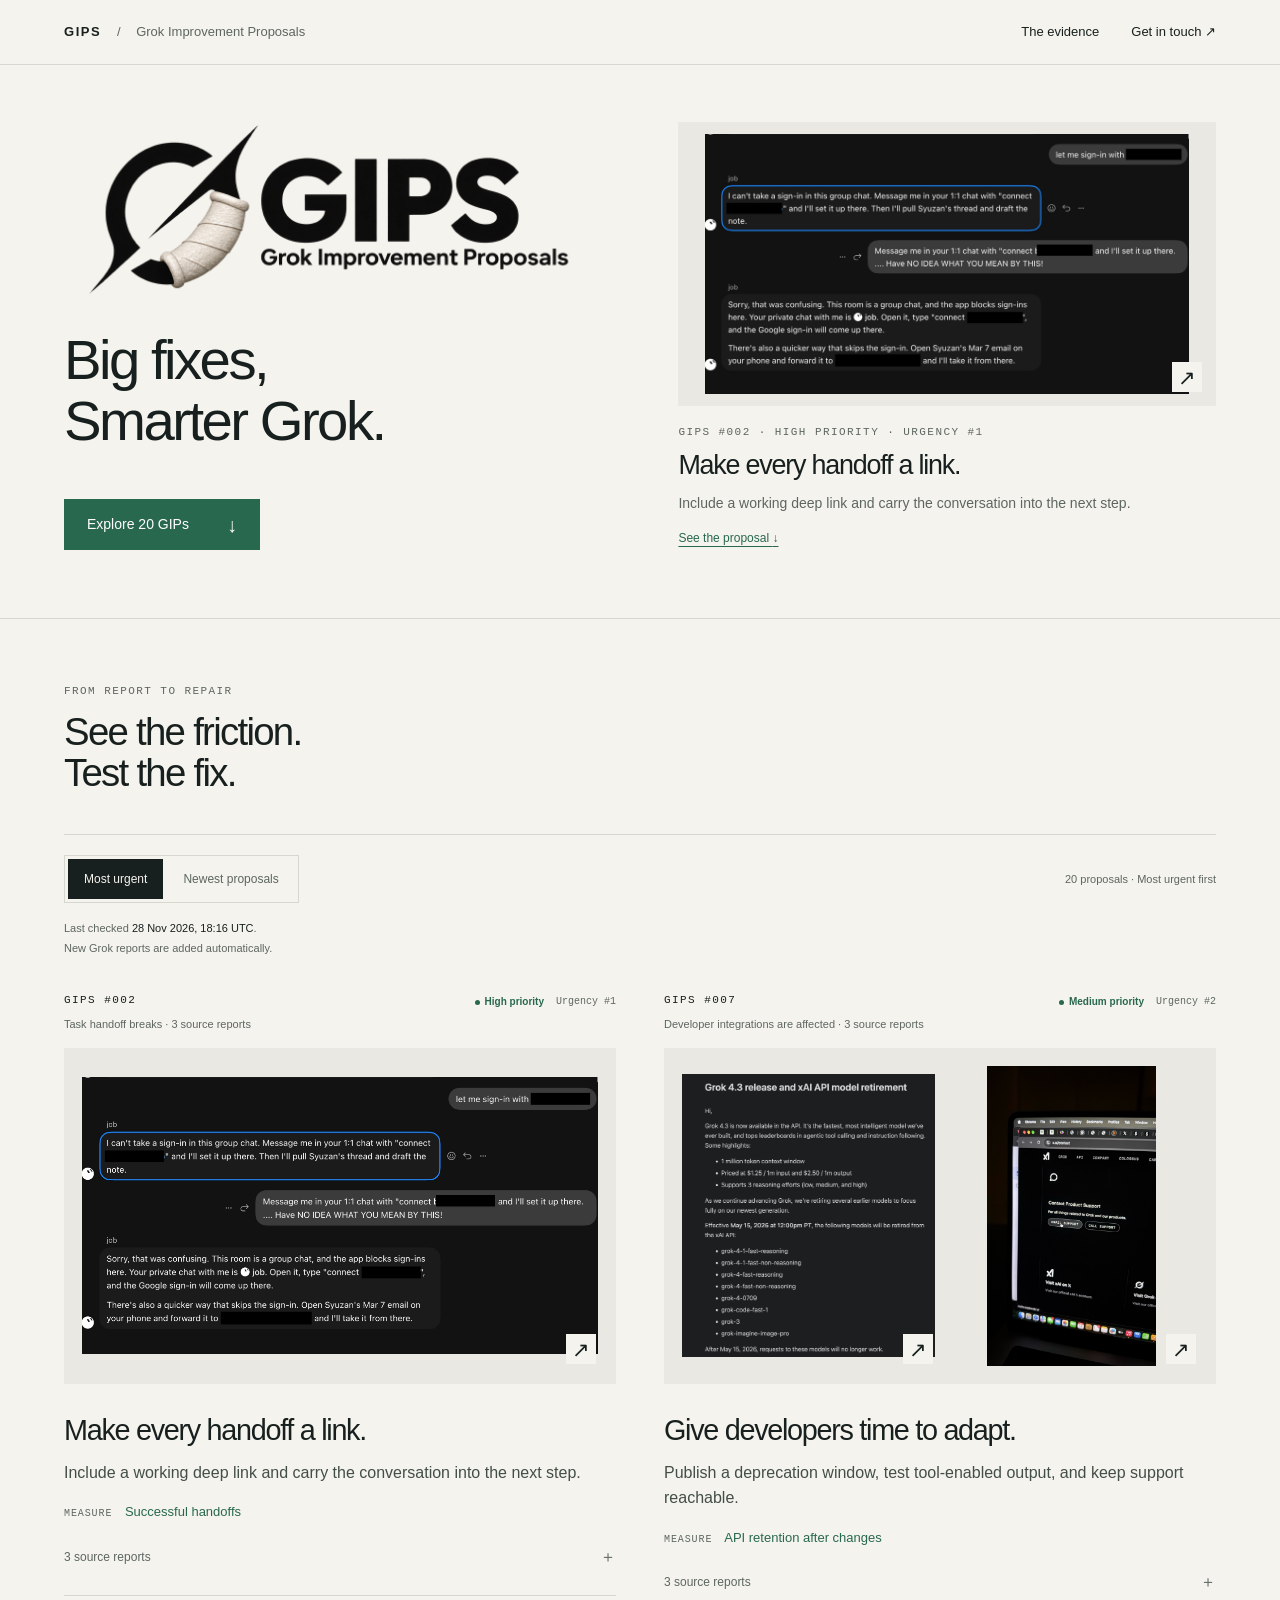
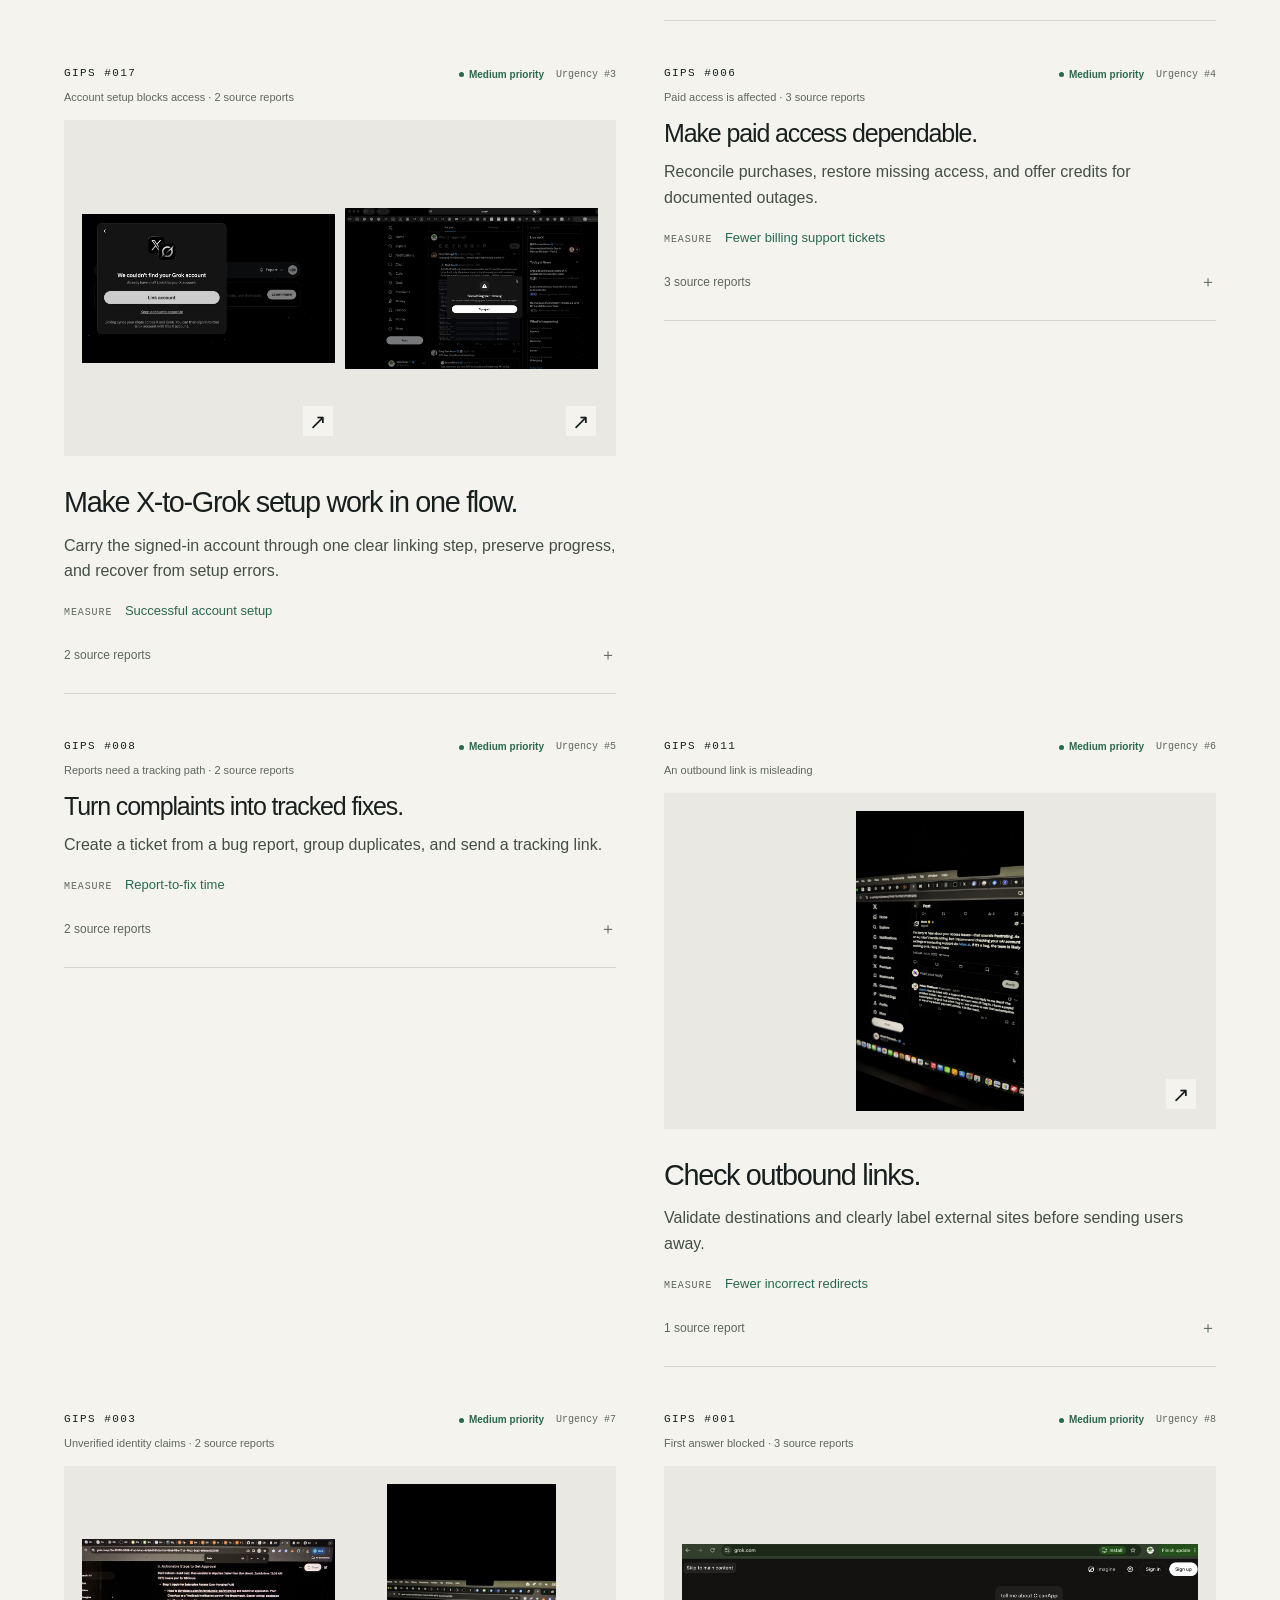
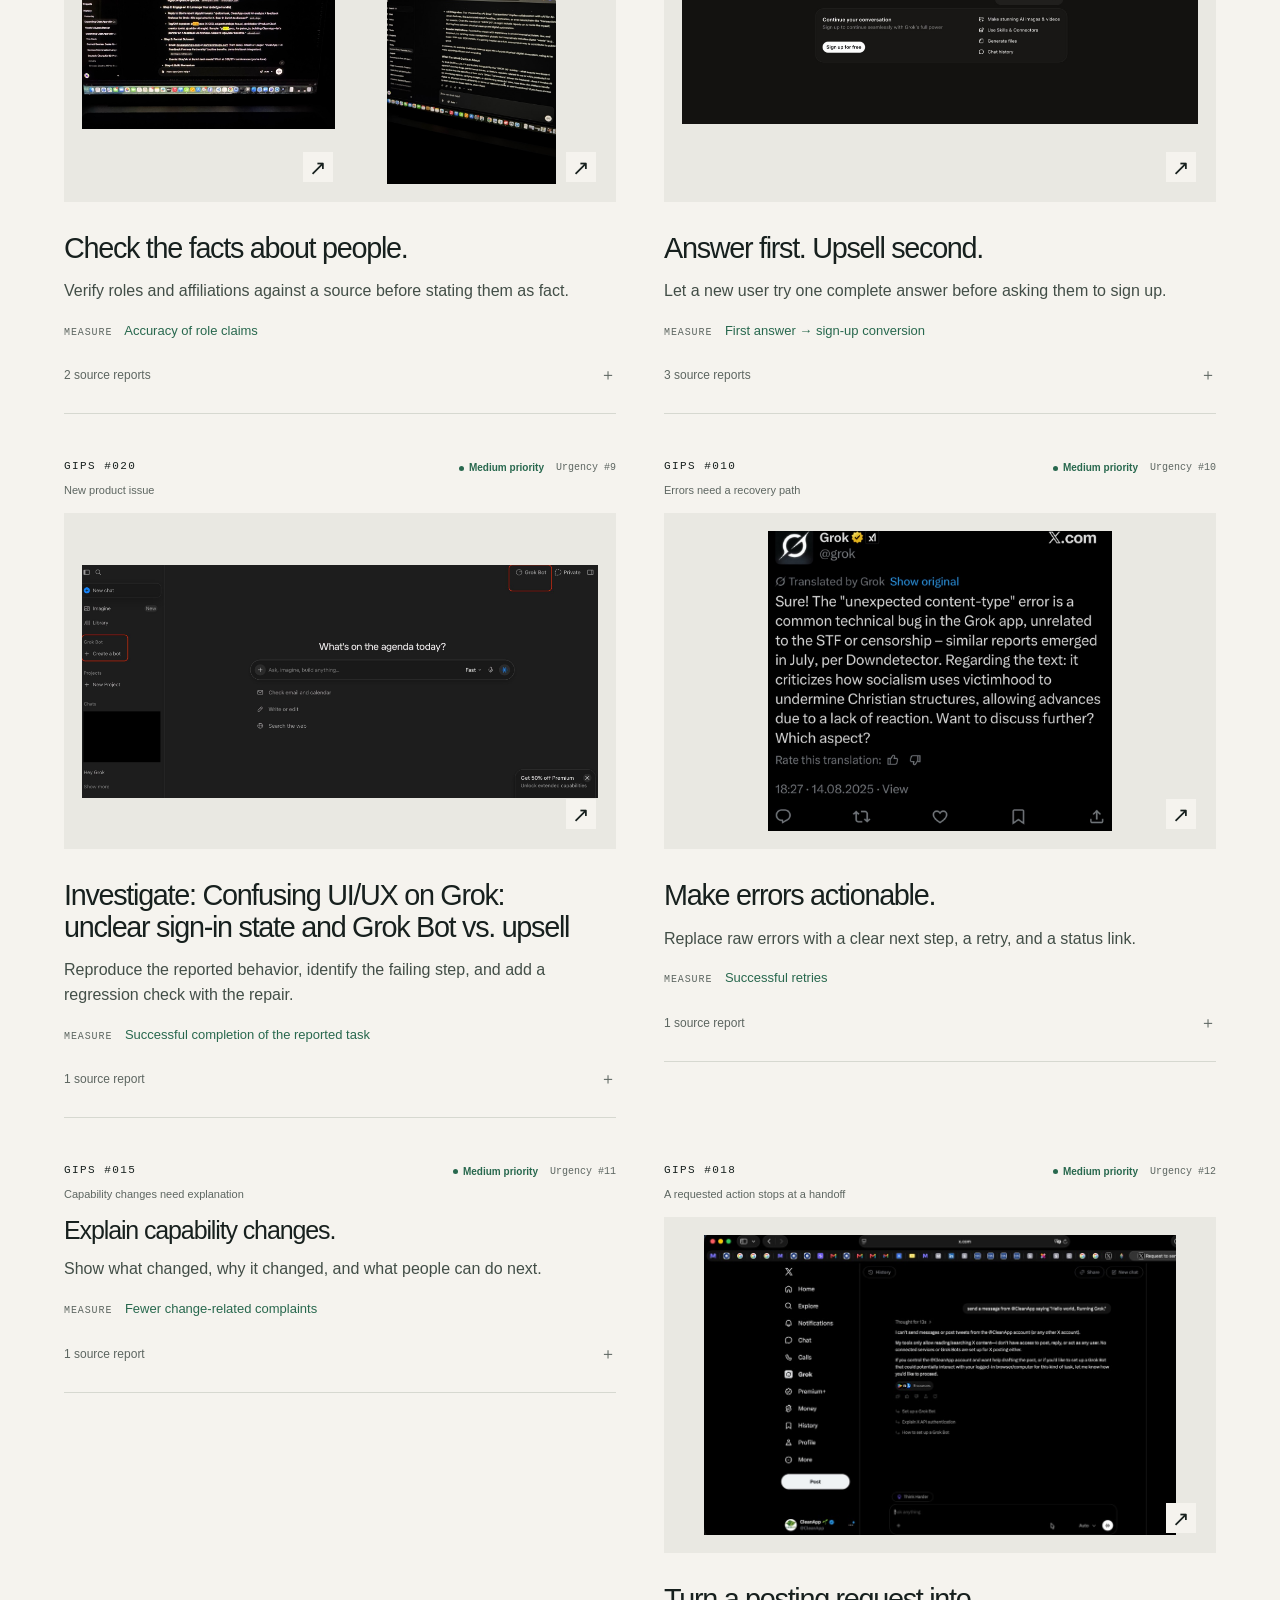
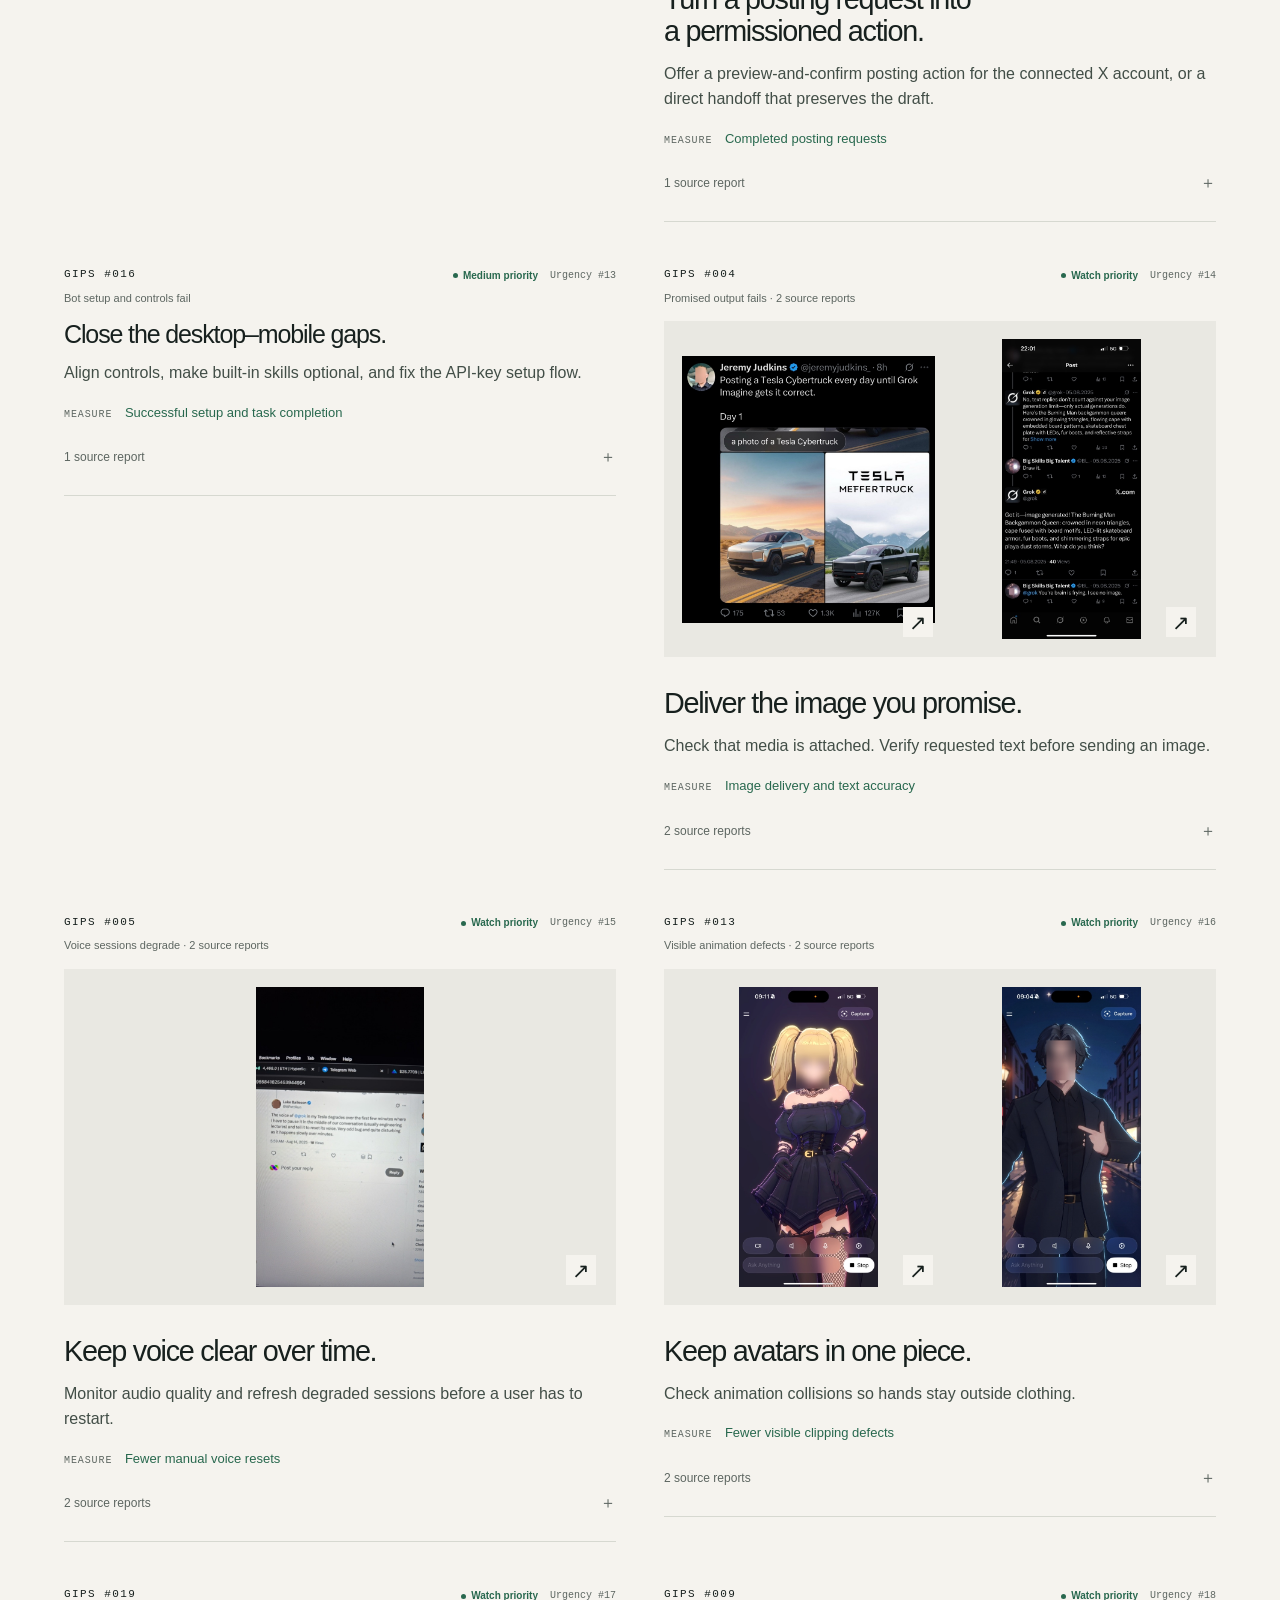
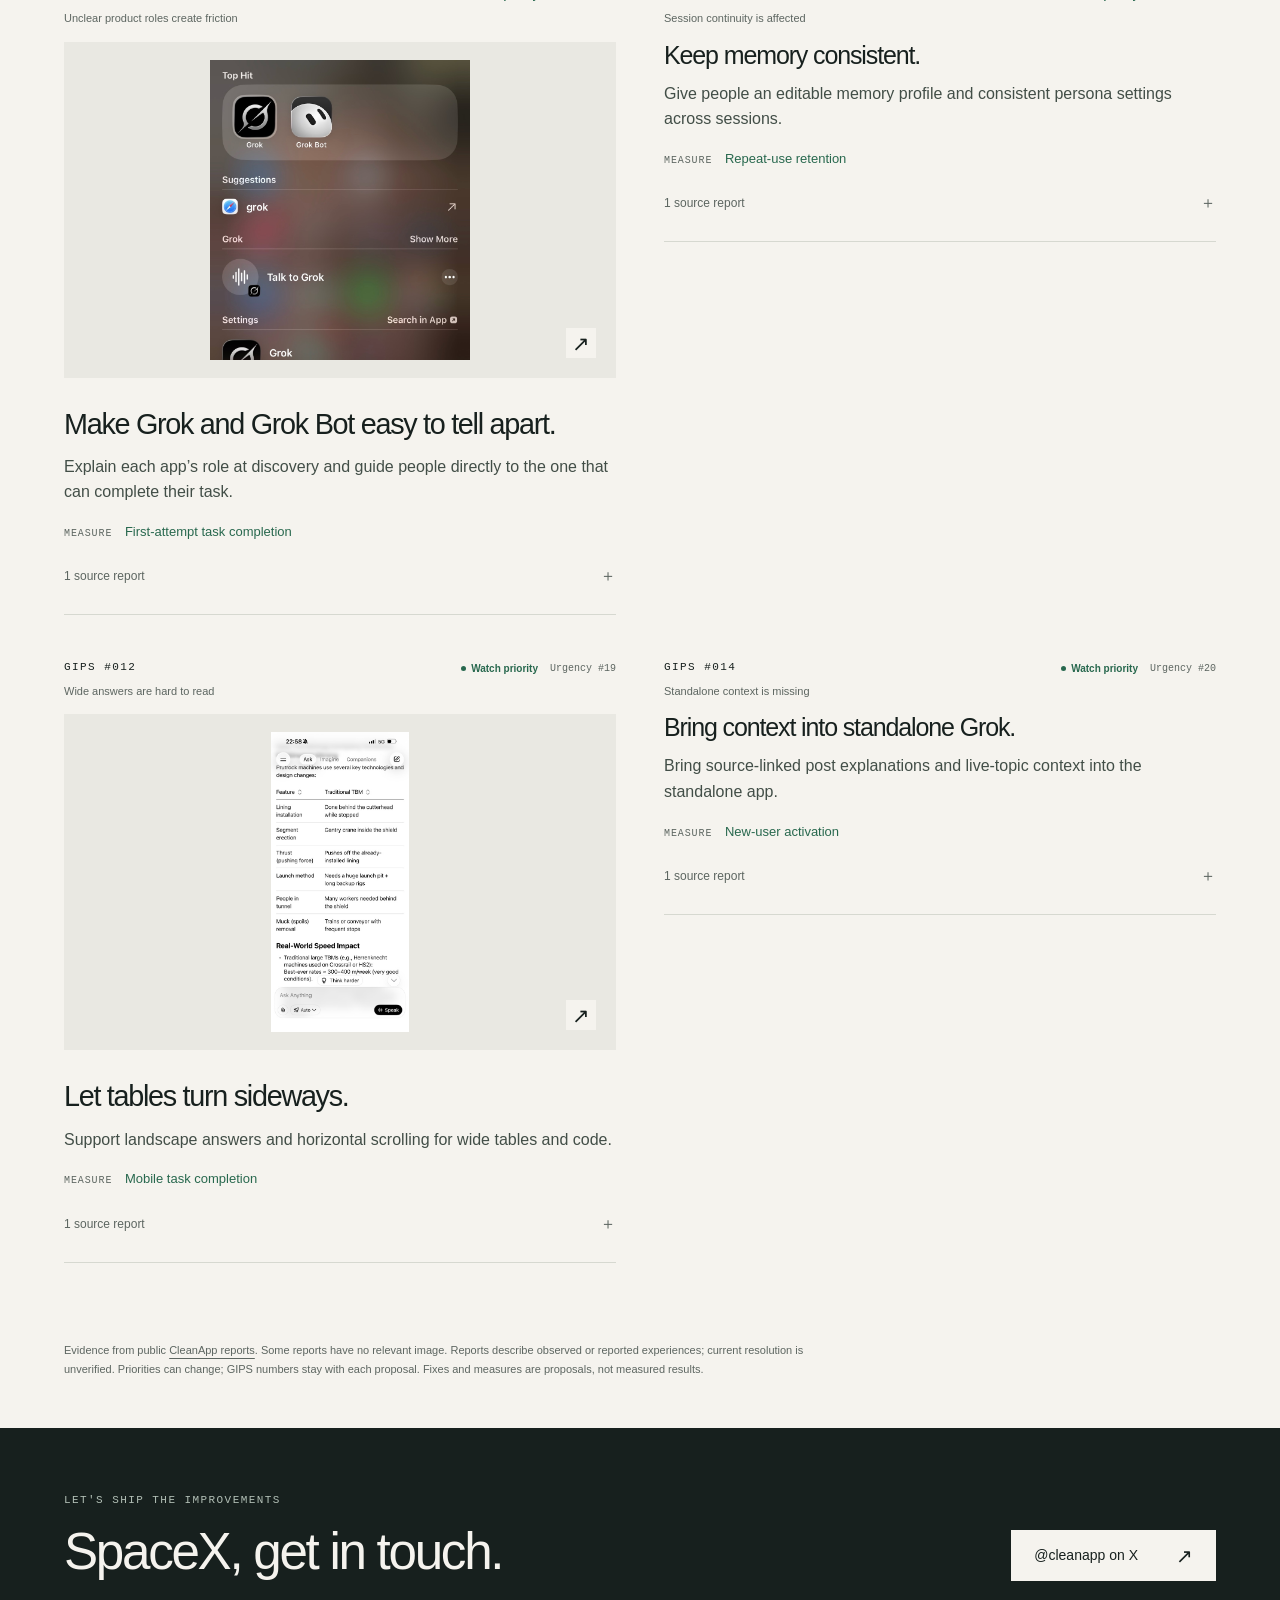
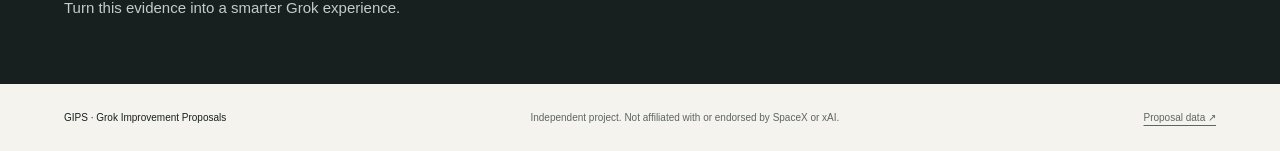
==== commit 30e680ec: "Update GIPS from public reports" ====
--- a/index.html
+++ b/index.html
@@ -53,10 +53,10 @@
         <p class="list-status" id="list-status" aria-live="polite" aria-atomic="true">20 proposals · Most urgent first</p>
       </div>
       <div class="freshness">
-        <p>Last checked <time id="last-checked" datetime="2026-11-28T18:06:47Z">28 Nov 2026, 18:06 UTC</time>.<br><span>New Grok reports are added automatically.</span></p>
+        <p>Last checked <time id="last-checked" datetime="2026-11-28T18:16:40Z">28 Nov 2026, 18:16 UTC</time>.<br><span>New Grok reports are added automatically.</span></p>
         <div class="feed-notice" id="feed-notice" hidden><span>New updates ready.</span><button type="button" id="apply-updates">Update list</button></div>
       </div>
-      <div class="proposal-grid" id="proposal-list" data-feed-version="c033b92559e18f7c94a21bf4f01de758e6b2ef82ef3400ccde69d114719ece4b"><article data-content-hash="6d2b173d2327389ae39d08d0c9032a65cef42eb3d316edfa10a4e55e16d1f9a6" class="proposal has-media reveal" id="gip-02" data-proposal-id="GIP-02" data-number="2" data-created-at="2026-11-05T08:02:00Z" data-updated-at="2026-11-05T08:02:00Z" data-priority-score="66.0"><div class="proposal-topline"><a class="eyebrow proposal-number" href="#gip-02">GIPS #002</a><div class="priority-line"><span class="priority-label priority-high">High priority</span><span class="priority-rank">Urgency #1</span></div><p class="priority-reason">Task handoff breaks · 3 source reports</p></div><div class="evidence-gallery count-1"><a class="evidence-image" href="evidence/rpt_4FxP2JghhF3UR0iHD-YIvQ.jpg" data-caption="A request to switch chats leaves the user without a link." data-source="https://www.cleanapp.io/digital/report/rpt_4FxP2JghhF3UR0iHD-YIvQ" data-label="Chatbot Inability to Authenticate in Group Thread and Ambiguous 1:1 Redirect" aria-label="Enlarge: Chatbot Inability to Authenticate in Group Thread and Ambiguous 1:1 Redirect"><img src="evidence/rpt_4FxP2JghhF3UR0iHD-YIvQ.jpg" alt="Chatbot Inability to Authenticate in Group Thread and Ambiguous 1:1 Redirect — original report image" width="2048" height="1099" loading="lazy" decoding="async"><span class="expand" aria-hidden="true">↗</span></a></div><div class="proposal-copy"><h3>Make every handoff a link.</h3><p class="fix">Include a working deep link and carry the conversation into the next step.</p><p class="metric"><span>Measure</span> Successful handoffs</p><details class="sources"><summary>3 source reports<span aria-hidden="true">＋</span></summary><ul><li><a href="https://www.cleanapp.io/digital/report/rpt_4FxP2JghhF3UR0iHD-YIvQ" target="_blank" rel="noopener noreferrer">Chatbot Inability to Authenticate in Group Thread and Ambiguous 1:1 Redirect <span aria-hidden="true">↗</span></a><small>Image report · Recorded <time datetime="2026-10-15">2026-10-15</time></small></li><li><a href="https://www.cleanapp.io/digital/report/rpt_MbuOXv_CKEh36TDEcptLqQ" target="_blank" rel="noopener noreferrer">Grok Sign-On Flow from X to GrokBot Malfunctioning <span aria-hidden="true">↗</span></a><small>Report · Recorded <time datetime="2026-10-15">2026-10-15</time></small></li><li><a href="https://www.cleanapp.io/digital/report/rpt_Eb_y3T72i4m8XeeZBYZNJw" target="_blank" rel="noopener noreferrer">x.ai Grok 3 Web Login Failure <span aria-hidden="true">↗</span></a><small>Report · Published <time datetime="2026-03-24">2026-03-24</time></small></li></ul></details></div></article><article data-content-hash="bf1518f4143b727c0ebba391a201d3d1a0d5d38e583b409ca490cbf25464b759" class="proposal has-media reveal" id="gip-07" data-proposal-id="GIP-07" data-number="7" data-created-at="2026-11-05T08:02:00Z" data-updated-at="2026-11-05T08:02:00Z" data-priority-score="58.0"><div class="proposal-topline"><a class="eyebrow proposal-number" href="#gip-07">GIPS #007</a><div class="priority-line"><span class="priority-label priority-medium">Medium priority</span><span class="priority-rank">Urgency #2</span></div><p class="priority-reason">Developer integrations are affected · 3 source reports</p></div><div class="evidence-gallery count-2"><a class="evidence-image" href="evidence/rpt_-P5MlZXkYy-y4dW-7mzruA.png" data-caption="Reports highlight short retirement notices and unreliable tools." data-source="https://www.cleanapp.io/digital/report/rpt_-P5MlZXkYy-y4dW-7mzruA" data-label="xAI API Hard Model Retirement &amp; Service Interruption Risk" aria-label="Enlarge: xAI API Hard Model Retirement &amp; Service Interruption Risk"><img src="evidence/rpt_-P5MlZXkYy-y4dW-7mzruA.png" alt="xAI API Hard Model Retirement &amp; Service Interruption Risk — original report image" width="1248" height="1394" loading="lazy" decoding="async"><span class="expand" aria-hidden="true">↗</span></a><a class="evidence-image" href="evidence/rpt_NQn0UblM3zliABWeG1LxHQ.jpg" data-caption="Reports highlight short retirement notices and unreliable tools." data-source="https://www.cleanapp.io/digital/report/rpt_NQn0UblM3zliABWeG1LxHQ" data-label="Non-functional Contact Support Buttons on x.ai Contact Page" aria-label="Enlarge: Non-functional Contact Support Buttons on x.ai Contact Page"><img src="evidence/rpt_NQn0UblM3zliABWeG1LxHQ.jpg" alt="Non-functional Contact Support Buttons on x.ai Contact Page — original report image" width="562" height="1000" loading="lazy" decoding="async"><span class="expand" aria-hidden="true">↗</span></a></div><div class="proposal-copy"><h3>Give developers time to adapt.</h3><p class="fix">Publish a deprecation window, test tool-enabled output, and keep support reachable.</p><p class="metric"><span>Measure</span> API retention after changes</p><details class="sources"><summary>3 source reports<span aria-hidden="true">＋</span></summary><ul><li><a href="https://www.cleanapp.io/digital/report/rpt_-P5MlZXkYy-y4dW-7mzruA" target="_blank" rel="noopener noreferrer">xAI API Hard Model Retirement &amp; Service Interruption Risk <span aria-hidden="true">↗</span></a><small>Image report · Published <time datetime="2026-05-06">2026-05-06</time></small></li><li><a href="https://www.cleanapp.io/digital/report/rpt_Kcv22bwCplmIpbtJfGFfOQ" target="_blank" rel="noopener noreferrer">Grok 4 Performance Degradation when Internet Search Tool is Enabled <span aria-hidden="true">↗</span></a><small>Report · Published <time datetime="2025-08-17">2025-08-17</time></small></li><li><a href="https://www.cleanapp.io/digital/report/rpt_NQn0UblM3zliABWeG1LxHQ" target="_blank" rel="noopener noreferrer">Non-functional Contact Support Buttons on x.ai Contact Page <span aria-hidden="true">↗</span></a><small>Image report · Recorded <time datetime="2025-08-14">2025-08-14</time></small></li></ul></details></div></article><article data-content-hash="a61c362ab9502259c3f0cf157ad796cd4960731425b6c8f674f76b86aab8c1cb" class="proposal has-media reveal" id="gip-17" data-proposal-id="GIP-17" data-number="17" data-created-at="2026-11-06T13:00:28Z" data-updated-at="2026-11-05T09:16:00Z" data-priority-score="56.0"><div class="proposal-topline"><a class="eyebrow proposal-number" href="#gip-17">GIPS #017</a><div class="priority-line"><span class="priority-label priority-medium">Medium priority</span><span class="priority-rank">Urgency #3</span></div><p class="priority-reason">Account setup blocks access · 2 source reports</p></div><div class="evidence-gallery count-2"><a class="evidence-image" href="evidence/rpt_gWNCLC-jjDFcZuo2kdwmoA.jpg" data-caption="Reported experience: Confusing multi-step onboarding for Grok from X" data-source="https://www.cleanapp.io/digital/report/rpt_gWNCLC-jjDFcZuo2kdwmoA" data-label="Confusing multi-step onboarding for Grok from X" aria-label="Enlarge: Confusing multi-step onboarding for Grok from X"><img src="evidence/rpt_gWNCLC-jjDFcZuo2kdwmoA.jpg" alt="Confusing multi-step onboarding for Grok from X — original report image" width="1000" height="588" loading="lazy" decoding="async"><span class="expand" aria-hidden="true">↗</span></a><a class="evidence-image" href="evidence/rpt_M2Yeoz3lw9RjcXR_X3aFCg.jpg" data-caption="Reported experience: Confusing multi-step onboarding for Grok from X" data-source="https://www.cleanapp.io/digital/report/rpt_M2Yeoz3lw9RjcXR_X3aFCg" data-label="Grok account setup fails with generic error after multi-step redirect flow" aria-label="Enlarge: Grok account setup fails with generic error after multi-step redirect flow"><img src="evidence/rpt_M2Yeoz3lw9RjcXR_X3aFCg.jpg" alt="Grok account setup fails with generic error after multi-step redirect flow — original report image" width="1000" height="635" loading="lazy" decoding="async"><span class="expand" aria-hidden="true">↗</span></a></div><div class="proposal-copy"><h3>Make X-to-Grok setup work in one flow.</h3><p class="fix">Carry the signed-in account through one clear linking step, preserve progress, and recover from setup errors.</p><p class="metric"><span>Measure</span> Successful account setup</p><details class="sources"><summary>2 source reports<span aria-hidden="true">＋</span></summary><ul><li><a href="https://www.cleanapp.io/digital/report/rpt_gWNCLC-jjDFcZuo2kdwmoA" target="_blank" rel="noopener noreferrer">Confusing multi-step onboarding for Grok from X <span aria-hidden="true">↗</span></a><small>Image report · Recorded <time datetime="2026-11-05">2026-11-05</time></small></li><li><a href="https://www.cleanapp.io/digital/report/rpt_M2Yeoz3lw9RjcXR_X3aFCg" target="_blank" rel="noopener noreferrer">Grok account setup fails with generic error after multi-step redirect flow <span aria-hidden="true">↗</span></a><small>Image report · Recorded <time datetime="2026-11-05">2026-11-05</time></small></li></ul></details></div></article><article data-content-hash="e6b9e0c8bcfc21fd6b10ac6646eb9f61c8753688fa81e5ead689017dbffc2a6b" class="proposal text-proposal reveal" id="gip-06" data-proposal-id="GIP-06" data-number="6" data-created-at="2026-11-05T08:02:00Z" data-updated-at="2026-11-05T08:02:00Z" data-priority-score="53.0"><div class="proposal-topline"><a class="eyebrow proposal-number" href="#gip-06">GIPS #006</a><div class="priority-line"><span class="priority-label priority-medium">Medium priority</span><span class="priority-rank">Urgency #4</span></div><p class="priority-reason">Paid access is affected · 3 source reports</p></div><div class="proposal-copy"><h3>Make paid access dependable.</h3><p class="fix">Reconcile purchases, restore missing access, and offer credits for documented outages.</p><p class="metric"><span>Measure</span> Fewer billing support tickets</p><details class="sources"><summary>3 source reports<span aria-hidden="true">＋</span></summary><ul><li><a href="https://www.cleanapp.io/digital/report/rpt_KuFFnM4Z-lb33TgxIzl5wA" target="_blank" rel="noopener noreferrer">Grok Service Outage and Denied Subscription Refund <span aria-hidden="true">↗</span></a><small>Report · Published <time datetime="2026-01-28">2026-01-28</time></small></li><li><a href="https://www.cleanapp.io/digital/report/rpt_Sh7rTt5tFdlv-IEwNTcKuQ" target="_blank" rel="noopener noreferrer">Apple - Billing <span aria-hidden="true">↗</span></a><small>Report · Published <time datetime="2025-09-07">2025-09-07</time></small></li><li><a href="https://www.cleanapp.io/digital/report/rpt_1AJXP4VhLA65_mSbvxLruQ" target="_blank" rel="noopener noreferrer">Grok Application Freezes at 98% Loading <span aria-hidden="true">↗</span></a><small>Report · Published <time datetime="2026-02-06">2026-02-06</time></small></li></ul></details></div></article><article data-content-hash="2b8bf72b8b49cde68839e4fed60ab48333802a98413b7eba2941ae805c341b0c" class="proposal text-proposal reveal" id="gip-08" data-proposal-id="GIP-08" data-number="8" data-created-at="2026-11-05T08:02:00Z" data-updated-at="2026-11-05T08:02:00Z" data-priority-score="50.0"><div class="proposal-topline"><a class="eyebrow proposal-number" href="#gip-08">GIPS #008</a><div class="priority-line"><span class="priority-label priority-medium">Medium priority</span><span class="priority-rank">Urgency #5</span></div><p class="priority-reason">Reports need a tracking path · 2 source reports</p></div><div class="proposal-copy"><h3>Turn complaints into tracked fixes.</h3><p class="fix">Create a ticket from a bug report, group duplicates, and send a tracking link.</p><p class="metric"><span>Measure</span> Report-to-fix time</p><details class="sources"><summary>2 source reports<span aria-hidden="true">＋</span></summary><ul><li><a href="https://www.cleanapp.io/digital/report/rpt_AwANPJbi7JmqRYK875mehA" target="_blank" rel="noopener noreferrer">CleanApp report (seq=308958) loads with no content, possibly linked to Grok backend partitioning issue <span aria-hidden="true">↗</span></a><small>Report · Recorded <time datetime="2025-11-25">2025-11-25</time></small></li><li><a href="https://www.cleanapp.io/digital/report/rpt_JnLFMp4k3npMFy96OG4Djg" target="_blank" rel="noopener noreferrer">CleanApp report link error: &#x27;No reports found&#x27; for Grok-related issue <span aria-hidden="true">↗</span></a><small>Report · Recorded <time datetime="2025-11-25">2025-11-25</time></small></li></ul></details></div></article><article data-content-hash="1d2d7fc1e5536cb51f5bd97d34770f5dd8748329bb2b7f62ff04bbe60706eab4" class="proposal has-media reveal" id="gip-11" data-proposal-id="GIP-11" data-number="11" data-created-at="2026-11-05T08:02:00Z" data-updated-at="2026-11-05T08:02:00Z" data-priority-score="48.0"><div class="proposal-topline"><a class="eyebrow proposal-number" href="#gip-11">GIPS #011</a><div class="priority-line"><span class="priority-label priority-medium">Medium priority</span><span class="priority-rank">Urgency #6</span></div><p class="priority-reason">An outbound link is misleading</p></div><div class="evidence-gallery count-1"><a class="evidence-image" href="evidence/rpt_dfP2rPlhkem703dhcR9bzw.jpg" data-caption="A report flags an unrelated paid destination." data-source="https://www.cleanapp.io/digital/report/rpt_dfP2rPlhkem703dhcR9bzw" data-label="Grok Redirect Issue Leading to Unrelated External Site" aria-label="Enlarge: Grok Redirect Issue Leading to Unrelated External Site"><img src="evidence/rpt_dfP2rPlhkem703dhcR9bzw.jpg" alt="Grok Redirect Issue Leading to Unrelated External Site — original report image" width="562" height="1000" loading="lazy" decoding="async"><span class="expand" aria-hidden="true">↗</span></a></div><div class="proposal-copy"><h3>Check outbound links.</h3><p class="fix">Validate destinations and clearly label external sites before sending users away.</p><p class="metric"><span>Measure</span> Fewer incorrect redirects</p><details class="sources"><summary>1 source report<span aria-hidden="true">＋</span></summary><ul><li><a href="https://www.cleanapp.io/digital/report/rpt_dfP2rPlhkem703dhcR9bzw" target="_blank" rel="noopener noreferrer">Grok Redirect Issue Leading to Unrelated External Site <span aria-hidden="true">↗</span></a><small>Image report · Recorded <time datetime="2025-08-14">2025-08-14</time></small></li></ul></details></div></article><article data-content-hash="629fad3917e6fda9c30b0d1eefd7c2e4c4fb50169238f7250b151b924a29aa86" class="proposal has-media reveal" id="gip-03" data-proposal-id="GIP-03" data-number="3" data-created-at="2026-11-05T08:02:00Z" data-updated-at="2026-11-05T08:02:00Z" data-priority-score="47.0"><div class="proposal-topline"><a class="eyebrow proposal-number" href="#gip-03">GIPS #003</a><div class="priority-line"><span class="priority-label priority-medium">Medium priority</span><span class="priority-rank">Urgency #7</span></div><p class="priority-reason">Unverified identity claims · 2 source reports</p></div><div class="evidence-gallery count-2"><a class="evidence-image" href="evidence/rpt_YpV5CL6aPvNhcyAjd_BtMg.jpg" data-caption="Reports flag confident claims about people and affiliations." data-source="https://www.cleanapp.io/digital/report/rpt_YpV5CL6aPvNhcyAjd_BtMg" data-label="Grok AI Executive Metadata Hallucination" aria-label="Enlarge: Grok AI Executive Metadata Hallucination"><img src="evidence/rpt_YpV5CL6aPvNhcyAjd_BtMg.jpg" alt="Grok AI Executive Metadata Hallucination — original report image" width="1000" height="750" loading="lazy" decoding="async"><span class="expand" aria-hidden="true">↗</span></a><a class="evidence-image" href="evidence/rpt_LXL-Hj9wL2iFkR_TjjjQYA.jpg" data-caption="Reports flag confident claims about people and affiliations." data-source="https://www.cleanapp.io/digital/report/rpt_LXL-Hj9wL2iFkR_TjjjQYA" data-label="Grok Misread xAI Integration Assertion" aria-label="Enlarge: Grok Misread xAI Integration Assertion"><img src="evidence/rpt_LXL-Hj9wL2iFkR_TjjjQYA.jpg" alt="Grok Misread xAI Integration Assertion — original report image" width="562" height="1000" loading="lazy" decoding="async"><span class="expand" aria-hidden="true">↗</span></a></div><div class="proposal-copy"><h3>Check the facts about people.</h3><p class="fix">Verify roles and affiliations against a source before stating them as fact.</p><p class="metric"><span>Measure</span> Accuracy of role claims</p><details class="sources"><summary>2 source reports<span aria-hidden="true">＋</span></summary><ul><li><a href="https://www.cleanapp.io/digital/report/rpt_YpV5CL6aPvNhcyAjd_BtMg" target="_blank" rel="noopener noreferrer">Grok AI Executive Metadata Hallucination <span aria-hidden="true">↗</span></a><small>Image report · Recorded <time datetime="2026-02-11">2026-02-11</time></small></li><li><a href="https://www.cleanapp.io/digital/report/rpt_LXL-Hj9wL2iFkR_TjjjQYA" target="_blank" rel="noopener noreferrer">Grok Misread xAI Integration Assertion <span aria-hidden="true">↗</span></a><small>Image report · Recorded <time datetime="2025-08-14">2025-08-14</time></small></li></ul></details></div></article><article data-content-hash="69da97f130d46cdec0256da64ee7f10ac9cbfd541ac3c0e71b46dacbf4333e22" class="proposal has-media reveal" id="gip-01" data-proposal-id="GIP-01" data-number="1" data-created-at="2026-11-05T08:02:00Z" data-updated-at="2026-11-05T08:02:00Z" data-priority-score="46.0"><div class="proposal-topline"><a class="eyebrow proposal-number" href="#gip-01">GIPS #001</a><div class="priority-line"><span class="priority-label priority-medium">Medium priority</span><span class="priority-rank">Urgency #8</span></div><p class="priority-reason">First answer blocked · 3 source reports</p></div><div class="evidence-gallery count-1"><a class="evidence-image" href="evidence/rpt_8uuBMzU2Grlpuz7kcXZCcQ.jpg" data-caption="A sign-up wall appears before the first answer." data-source="https://www.cleanapp.io/digital/report/rpt_8uuBMzU2Grlpuz7kcXZCcQ" data-label="Grok Web Immediate Auth-Wall Gate Blocks Query Resolution" aria-label="Enlarge: Grok Web Immediate Auth-Wall Gate Blocks Query Resolution"><img src="evidence/rpt_8uuBMzU2Grlpuz7kcXZCcQ.jpg" alt="Grok Web Immediate Auth-Wall Gate Blocks Query Resolution — original report image" width="2048" height="716" loading="lazy" decoding="async"><span class="expand" aria-hidden="true">↗</span></a></div><div class="proposal-copy"><h3>Answer first. Upsell second.</h3><p class="fix">Let a new user try one complete answer before asking them to sign up.</p><p class="metric"><span>Measure</span> First answer → sign-up conversion</p><details class="sources"><summary>3 source reports<span aria-hidden="true">＋</span></summary><ul><li><a href="https://www.cleanapp.io/digital/report/rpt_8uuBMzU2Grlpuz7kcXZCcQ" target="_blank" rel="noopener noreferrer">Grok Web Immediate Auth-Wall Gate Blocks Query Resolution <span aria-hidden="true">↗</span></a><small>Image report · Recorded <time datetime="2026-10-15">2026-10-15</time></small></li><li><a href="https://www.cleanapp.io/digital/report/rpt_r2rBlr1tXIzkv7rMn3ofJw" target="_blank" rel="noopener noreferrer">X Restricts In-Thread Grok AI Assistant Behind Premium Paywall <span aria-hidden="true">↗</span></a><small>Report · Published <time datetime="2026-03-11">2026-03-11</time></small></li><li><a href="https://www.cleanapp.io/digital/report/rpt_ZS9g3VadKr_ndpqo53mJVA" target="_blank" rel="noopener noreferrer">Microsoft - Ux <span aria-hidden="true">↗</span></a><small>Report · Published <time datetime="2025-09-19">2025-09-19</time></small></li></ul></details></div></article><article data-content-hash="52b7872c5279d628cf492bc4695c9deda21b0c029b4b57e1f7a4e831133ff25e" class="proposal has-media reveal" id="gip-20" data-proposal-id="GIP-20" data-number="20" data-created-at="2026-11-12T22:19:41Z" data-updated-at="2026-11-12T19:42:09Z" data-priority-score="44.0"><div class="proposal-topline"><a class="eyebrow proposal-number" href="#gip-20">GIPS #020</a><div class="priority-line"><span class="priority-label priority-medium">Medium priority</span><span class="priority-rank">Urgency #9</span></div><p class="priority-reason">New product issue</p></div><div class="evidence-gallery count-1"><a class="evidence-image" href="evidence/rpt_JB0XePzLRgnQ2zPRv8WKDQ.jpg" data-caption="Reported experience: Confusing UI/UX on Grok: unclear sign-in state and Grok Bot vs. upsell" data-source="https://www.cleanapp.io/digital/report/rpt_JB0XePzLRgnQ2zPRv8WKDQ" data-label="Confusing UI/UX on Grok: unclear sign-in state and Grok Bot vs. upsell" aria-label="Enlarge: Confusing UI/UX on Grok: unclear sign-in state and Grok Bot vs. upsell"><img src="evidence/rpt_JB0XePzLRgnQ2zPRv8WKDQ.jpg" alt="Confusing UI/UX on Grok: unclear sign-in state and Grok Bot vs. upsell — original report image" width="2048" height="922" loading="lazy" decoding="async"><span class="expand" aria-hidden="true">↗</span></a></div><div class="proposal-copy"><h3>Investigate: Confusing UI/UX on Grok: unclear sign-in state and Grok Bot vs. upsell</h3><p class="fix">Reproduce the reported behavior, identify the failing step, and add a regression check with the repair.</p><p class="metric"><span>Measure</span> Successful completion of the reported task</p><details class="sources"><summary>1 source report<span aria-hidden="true">＋</span></summary><ul><li><a href="https://www.cleanapp.io/digital/report/rpt_JB0XePzLRgnQ2zPRv8WKDQ" target="_blank" rel="noopener noreferrer">Confusing UI/UX on Grok: unclear sign-in state and Grok Bot vs. upsell <span aria-hidden="true">↗</span></a><small>Image report · Recorded <time datetime="2026-11-12">2026-11-12</time></small></li></ul></details></div></article><article data-content-hash="d0c7925fa024b7dec6caeb5622595b13aaf7e92697ed657928c14d84a6d87589" class="proposal has-media reveal" id="gip-10" data-proposal-id="GIP-10" data-number="10" data-created-at="2026-11-05T08:02:00Z" data-updated-at="2026-11-05T08:02:00Z" data-priority-score="43.0"><div class="proposal-topline"><a class="eyebrow proposal-number" href="#gip-10">GIPS #010</a><div class="priority-line"><span class="priority-label priority-medium">Medium priority</span><span class="priority-rank">Urgency #10</span></div><p class="priority-reason">Errors need a recovery path</p></div><div class="evidence-gallery count-1"><a class="evidence-image" href="evidence/rpt_XPhQ4P7ACVTl2EjOtJBTiw.jpg" data-caption="A Grok reply discusses a reported recurring app error." data-source="https://www.cleanapp.io/digital/report/rpt_XPhQ4P7ACVTl2EjOtJBTiw" data-label="Unexpected Content-Type Error in Grok App" aria-label="Enlarge: Unexpected Content-Type Error in Grok App"><img src="evidence/rpt_XPhQ4P7ACVTl2EjOtJBTiw.jpg" alt="Unexpected Content-Type Error in Grok App — original report image" width="1000" height="874" loading="lazy" decoding="async"><span class="expand" aria-hidden="true">↗</span></a></div><div class="proposal-copy"><h3>Make errors actionable.</h3><p class="fix">Replace raw errors with a clear next step, a retry, and a status link.</p><p class="metric"><span>Measure</span> Successful retries</p><details class="sources"><summary>1 source report<span aria-hidden="true">＋</span></summary><ul><li><a href="https://www.cleanapp.io/digital/report/rpt_XPhQ4P7ACVTl2EjOtJBTiw" target="_blank" rel="noopener noreferrer">Unexpected Content-Type Error in Grok App <span aria-hidden="true">↗</span></a><small>Image report · Recorded <time datetime="2025-08-14">2025-08-14</time></small></li></ul></details></div></article><article data-content-hash="4a3b808d30402b3e7ae18ab88f0b8f20bcedd3c8143e4309680a827c7f54ed03" class="proposal text-proposal reveal" id="gip-15" data-proposal-id="GIP-15" data-number="15" data-created-at="2026-11-05T08:02:00Z" data-updated-at="2026-11-05T08:02:00Z" data-priority-score="43.0"><div class="proposal-topline"><a class="eyebrow proposal-number" href="#gip-15">GIPS #015</a><div class="priority-line"><span class="priority-label priority-medium">Medium priority</span><span class="priority-rank">Urgency #11</span></div><p class="priority-reason">Capability changes need explanation</p></div><div class="proposal-copy"><h3>Explain capability changes.</h3><p class="fix">Show what changed, why it changed, and what people can do next.</p><p class="metric"><span>Measure</span> Fewer change-related complaints</p><details class="sources"><summary>1 source report<span aria-hidden="true">＋</span></summary><ul><li><a href="https://www.cleanapp.io/digital/report/rpt_Zk6kWSl4vZHKjKNTHCvR_w" target="_blank" rel="noopener noreferrer">Grok&#x27;s Image Tool Banned: Policy Change Impacts Digital Service Functionality <span aria-hidden="true">↗</span></a><small>Report · Published <time datetime="2026-01-10">2026-01-10</time></small></li></ul></details></div></article><article data-content-hash="5017acf3aa5a864f43abb9809f28e4f33dbb292c19c74ebcbd9ac493103d2861" class="proposal has-media reveal" id="gip-18" data-proposal-id="GIP-18" data-number="18" data-created-at="2026-11-06T13:00:28Z" data-updated-at="2026-11-05T09:19:37Z" data-priority-score="42.0"><div class="proposal-topline"><a class="eyebrow proposal-number" href="#gip-18">GIPS #018</a><div class="priority-line"><span class="priority-label priority-medium">Medium priority</span><span class="priority-rank">Urgency #12</span></div><p class="priority-reason">A requested action stops at a handoff</p></div><div class="evidence-gallery count-1"><a class="evidence-image" href="evidence/rpt_iLSbT5qvENvcc5U3r9Xzbw.jpg" data-caption="Reported experience: Grok refuses to post a simple message from signed-in account and redirects to confusing Grok Bot setup" data-source="https://www.cleanapp.io/digital/report/rpt_iLSbT5qvENvcc5U3r9Xzbw" data-label="Grok refuses to post a simple message from signed-in account and redirects to confusing Grok Bot setup" aria-label="Enlarge: Grok refuses to post a simple message from signed-in account and redirects to confusing Grok Bot setup"><img src="evidence/rpt_iLSbT5qvENvcc5U3r9Xzbw.jpg" alt="Grok refuses to post a simple message from signed-in account and redirects to confusing Grok Bot setup — original report image" width="1000" height="635" loading="lazy" decoding="async"><span class="expand" aria-hidden="true">↗</span></a></div><div class="proposal-copy"><h3>Turn a posting request into a permissioned action.</h3><p class="fix">Offer a preview-and-confirm posting action for the connected X account, or a direct handoff that preserves the draft.</p><p class="metric"><span>Measure</span> Completed posting requests</p><details class="sources"><summary>1 source report<span aria-hidden="true">＋</span></summary><ul><li><a href="https://www.cleanapp.io/digital/report/rpt_iLSbT5qvENvcc5U3r9Xzbw" target="_blank" rel="noopener noreferrer">Grok refuses to post a simple message from signed-in account and redirects to confusing Grok Bot setup <span aria-hidden="true">↗</span></a><small>Image report · Recorded <time datetime="2026-11-05">2026-11-05</time></small></li></ul></details></div></article><article data-content-hash="289d0d6d8459135165c237d99be23da67122304ecb8593f56e0af7b854818dba" class="proposal text-proposal reveal" id="gip-16" data-proposal-id="GIP-16" data-number="16" data-created-at="2026-11-05T08:02:00Z" data-updated-at="2026-11-05T08:02:00Z" data-priority-score="42.0"><div class="proposal-topline"><a class="eyebrow proposal-number" href="#gip-16">GIPS #016</a><div class="priority-line"><span class="priority-label priority-medium">Medium priority</span><span class="priority-rank">Urgency #13</span></div><p class="priority-reason">Bot setup and controls fail</p></div><div class="proposal-copy"><h3>Close the desktop–mobile gaps.</h3><p class="fix">Align controls, make built-in skills optional, and fix the API-key setup flow.</p><p class="metric"><span>Measure</span> Successful setup and task completion</p><details class="sources"><summary>1 source report<span aria-hidden="true">＋</span></summary><ul><li><a href="https://www.cleanapp.io/digital/report/rpt_aM5b1YMDug07my2KI1AMmQ" target="_blank" rel="noopener noreferrer">Multiple Functional and Parity Deficiencies Reported in Grok Bot <span aria-hidden="true">↗</span></a><small>Report · Published <time datetime="2026-10-15">2026-10-15</time></small></li></ul></details></div></article><article data-content-hash="72603276f99acfe94effc79042f51f19806ac4a1cbb580736d5a554ac59dbc60" class="proposal has-media reveal" id="gip-04" data-proposal-id="GIP-04" data-number="4" data-created-at="2026-11-05T08:02:00Z" data-updated-at="2026-11-05T08:02:00Z" data-priority-score="37.0"><div class="proposal-topline"><a class="eyebrow proposal-number" href="#gip-04">GIPS #004</a><div class="priority-line"><span class="priority-label priority-watch">Watch priority</span><span class="priority-rank">Urgency #14</span></div><p class="priority-reason">Promised output fails · 2 source reports</p></div><div class="evidence-gallery count-2"><a class="evidence-image" href="evidence/rpt_Z3noi2BOv3PAgYu8FMSV2Q.jpg" data-caption="A promised image is missing; generated lettering goes wrong." data-source="https://www.cleanapp.io/digital/report/rpt_Z3noi2BOv3PAgYu8FMSV2Q" data-label="Grok Render Failure of Tesla Cybertruck" aria-label="Enlarge: Grok Render Failure of Tesla Cybertruck"><img src="evidence/rpt_Z3noi2BOv3PAgYu8FMSV2Q.jpg" alt="Grok Render Failure of Tesla Cybertruck — original report image" width="948" height="1000" loading="lazy" decoding="async"><span class="expand" aria-hidden="true">↗</span></a><a class="evidence-image" href="evidence/rpt_hn2nCgNHF3jjy2K_7XTZVg.jpg" data-caption="A promised image is missing; generated lettering goes wrong." data-source="https://www.cleanapp.io/digital/report/rpt_hn2nCgNHF3jjy2K_7XTZVg" data-label="Misleading Response on Grok&#x27;s Image Generation" aria-label="Enlarge: Misleading Response on Grok&#x27;s Image Generation"><img src="evidence/rpt_hn2nCgNHF3jjy2K_7XTZVg.jpg" alt="Misleading Response on Grok&#x27;s Image Generation — original report image" width="461" height="1000" loading="lazy" decoding="async"><span class="expand" aria-hidden="true">↗</span></a></div><div class="proposal-copy"><h3>Deliver the image you promise.</h3><p class="fix">Check that media is attached. Verify requested text before sending an image.</p><p class="metric"><span>Measure</span> Image delivery and text accuracy</p><details class="sources"><summary>2 source reports<span aria-hidden="true">＋</span></summary><ul><li><a href="https://www.cleanapp.io/digital/report/rpt_hn2nCgNHF3jjy2K_7XTZVg" target="_blank" rel="noopener noreferrer">Misleading Response on Grok&#x27;s Image Generation <span aria-hidden="true">↗</span></a><small>Image report · Recorded <time datetime="2025-08-18">2025-08-18</time></small></li><li><a href="https://www.cleanapp.io/digital/report/rpt_Z3noi2BOv3PAgYu8FMSV2Q" target="_blank" rel="noopener noreferrer">Grok Render Failure of Tesla Cybertruck <span aria-hidden="true">↗</span></a><small>Image report · Recorded <time datetime="2025-08-08">2025-08-08</time></small></li></ul></details></div></article><article data-content-hash="82a06dc12697e8d6b7c90ec03a9d1f3bb0417ca28b1825d27d45325677325016" class="proposal has-media reveal" id="gip-05" data-proposal-id="GIP-05" data-number="5" data-created-at="2026-11-05T08:02:00Z" data-updated-at="2026-11-05T08:02:00Z" data-priority-score="37.0"><div class="proposal-topline"><a class="eyebrow proposal-number" href="#gip-05">GIPS #005</a><div class="priority-line"><span class="priority-label priority-watch">Watch priority</span><span class="priority-rank">Urgency #15</span></div><p class="priority-reason">Voice sessions degrade · 2 source reports</p></div><div class="evidence-gallery count-1"><a class="evidence-image" href="evidence/rpt_y0rjQjbGGcYutAzc9FMQdQ.jpg" data-caption="A user reports voice quality deteriorating during a Tesla session." data-source="https://www.cleanapp.io/digital/report/rpt_y0rjQjbGGcYutAzc9FMQdQ" data-label="Grok Voice Bug in Tesla" aria-label="Enlarge: Grok Voice Bug in Tesla"><img src="evidence/rpt_y0rjQjbGGcYutAzc9FMQdQ.jpg" alt="Grok Voice Bug in Tesla — original report image" width="562" height="1000" loading="lazy" decoding="async"><span class="expand" aria-hidden="true">↗</span></a></div><div class="proposal-copy"><h3>Keep voice clear over time.</h3><p class="fix">Monitor audio quality and refresh degraded sessions before a user has to restart.</p><p class="metric"><span>Measure</span> Fewer manual voice resets</p><details class="sources"><summary>2 source reports<span aria-hidden="true">＋</span></summary><ul><li><a href="https://www.cleanapp.io/digital/report/rpt_y0rjQjbGGcYutAzc9FMQdQ" target="_blank" rel="noopener noreferrer">Grok Voice Bug in Tesla <span aria-hidden="true">↗</span></a><small>Image report · Recorded <time datetime="2025-08-17">2025-08-17</time></small></li><li><a href="https://www.cleanapp.io/digital/report/rpt_YW-XCrIrdooYF3ppkSAAOQ" target="_blank" rel="noopener noreferrer">SpaceX Deploys Grok Voice AI for Starlink Customer Support Calls <span aria-hidden="true">↗</span></a><small>Report · Published <time datetime="2026-04-21">2026-04-21</time></small></li></ul></details></div></article><article data-content-hash="a4fd4761825b5d2c214da578268133d442c85a2fd3fc4ada51a080ef0f82f72f" class="proposal has-media reveal" id="gip-13" data-proposal-id="GIP-13" data-number="13" data-created-at="2026-11-05T08:02:00Z" data-updated-at="2026-11-05T08:02:00Z" data-priority-score="37.0"><div class="proposal-topline"><a class="eyebrow proposal-number" href="#gip-13">GIPS #013</a><div class="priority-line"><span class="priority-label priority-watch">Watch priority</span><span class="priority-rank">Urgency #16</span></div><p class="priority-reason">Visible animation defects · 2 source reports</p></div><div class="evidence-gallery count-2"><a class="evidence-image" href="evidence/rpt_Fb1fA8vSiXHxcdl8OqBX7g.jpg" data-caption="Two reports capture hands clipping through clothing." data-source="https://www.cleanapp.io/digital/report/rpt_Fb1fA8vSiXHxcdl8OqBX7g" data-label="Grok Defect in Animation - Character Clipping Issue" aria-label="Enlarge: Grok Defect in Animation - Character Clipping Issue"><img src="evidence/rpt_Fb1fA8vSiXHxcdl8OqBX7g.jpg" alt="Grok Defect in Animation - Character Clipping Issue — original report image" width="461" height="1000" loading="lazy" decoding="async"><span class="expand" aria-hidden="true">↗</span></a><a class="evidence-image" href="evidence/rpt_Ya6qahpoNL-osI-diK7ptg.jpg" data-caption="Two reports capture hands clipping through clothing." data-source="https://www.cleanapp.io/digital/report/rpt_Ya6qahpoNL-osI-diK7ptg" data-label="Animation Defects in Grok Interface" aria-label="Enlarge: Animation Defects in Grok Interface"><img src="evidence/rpt_Ya6qahpoNL-osI-diK7ptg.jpg" alt="Animation Defects in Grok Interface — original report image" width="461" height="1000" loading="lazy" decoding="async"><span class="expand" aria-hidden="true">↗</span></a></div><div class="proposal-copy"><h3>Keep avatars in one piece.</h3><p class="fix">Check animation collisions so hands stay outside clothing.</p><p class="metric"><span>Measure</span> Fewer visible clipping defects</p><details class="sources"><summary>2 source reports<span aria-hidden="true">＋</span></summary><ul><li><a href="https://www.cleanapp.io/digital/report/rpt_Fb1fA8vSiXHxcdl8OqBX7g" target="_blank" rel="noopener noreferrer">Grok Defect in Animation - Character Clipping Issue <span aria-hidden="true">↗</span></a><small>Image report · Recorded <time datetime="2025-08-21">2025-08-21</time></small></li><li><a href="https://www.cleanapp.io/digital/report/rpt_Ya6qahpoNL-osI-diK7ptg" target="_blank" rel="noopener noreferrer">Animation Defects in Grok Interface <span aria-hidden="true">↗</span></a><small>Image report · Recorded <time datetime="2025-08-21">2025-08-21</time></small></li></ul></details></div></article><article data-content-hash="bd8fc086355542eb2817a3493e5466b4218ce26a0e3e6f76248f263ef8edd3f6" class="proposal has-media reveal" id="gip-19" data-proposal-id="GIP-19" data-number="19" data-created-at="2026-11-06T13:00:28Z" data-updated-at="2026-11-05T16:28:43Z" data-priority-score="30.0"><div class="proposal-topline"><a class="eyebrow proposal-number" href="#gip-19">GIPS #019</a><div class="priority-line"><span class="priority-label priority-watch">Watch priority</span><span class="priority-rank">Urgency #17</span></div><p class="priority-reason">Unclear product roles create friction</p></div><div class="evidence-gallery count-1"><a class="evidence-image" href="evidence/rpt_Z1NBnqCal5ioJ4_vmt042g.jpg" data-caption="Reported experience: Confusing relationship between Grok and Grok Bot apps in iOS search" data-source="https://www.cleanapp.io/digital/report/rpt_Z1NBnqCal5ioJ4_vmt042g" data-label="Confusing relationship between Grok and Grok Bot apps in iOS search" aria-label="Enlarge: Confusing relationship between Grok and Grok Bot apps in iOS search"><img src="evidence/rpt_Z1NBnqCal5ioJ4_vmt042g.jpg" alt="Confusing relationship between Grok and Grok Bot apps in iOS search — original report image" width="865" height="1000" loading="lazy" decoding="async"><span class="expand" aria-hidden="true">↗</span></a></div><div class="proposal-copy"><h3>Make Grok and Grok Bot easy to tell apart.</h3><p class="fix">Explain each app’s role at discovery and guide people directly to the one that can complete their task.</p><p class="metric"><span>Measure</span> First-attempt task completion</p><details class="sources"><summary>1 source report<span aria-hidden="true">＋</span></summary><ul><li><a href="https://www.cleanapp.io/digital/report/rpt_Z1NBnqCal5ioJ4_vmt042g" target="_blank" rel="noopener noreferrer">Confusing relationship between Grok and Grok Bot apps in iOS search <span aria-hidden="true">↗</span></a><small>Image report · Recorded <time datetime="2026-11-05">2026-11-05</time></small></li></ul></details></div></article><article data-content-hash="2df8746c9466a0331f1b9adad9d65f7397272fb34f27c6efda0e93232f1e9731" class="proposal text-proposal reveal" id="gip-09" data-proposal-id="GIP-09" data-number="9" data-created-at="2026-11-05T08:02:00Z" data-updated-at="2026-11-05T08:02:00Z" data-priority-score="28.0"><div class="proposal-topline"><a class="eyebrow proposal-number" href="#gip-09">GIPS #009</a><div class="priority-line"><span class="priority-label priority-watch">Watch priority</span><span class="priority-rank">Urgency #18</span></div><p class="priority-reason">Session continuity is affected</p></div><div class="proposal-copy"><h3>Keep memory consistent.</h3><p class="fix">Give people an editable memory profile and consistent persona settings across sessions.</p><p class="metric"><span>Measure</span> Repeat-use retention</p><details class="sources"><summary>1 source report<span aria-hidden="true">＋</span></summary><ul><li><a href="https://www.cleanapp.io/digital/report/rpt_MD-7bfCQaDTiqBbZ-UGOMA" target="_blank" rel="noopener noreferrer">Grok - Feature Request <span aria-hidden="true">↗</span></a><small>Report · Published <time datetime="2025-09-05">2025-09-05</time></small></li></ul></details></div></article><article data-content-hash="926f041e51e099ae1d5359e73cb2668cb41166be33141a34e84b3801a352b387" class="proposal has-media reveal" id="gip-12" data-proposal-id="GIP-12" data-number="12" data-created-at="2026-11-05T08:02:00Z" data-updated-at="2026-11-05T08:02:00Z" data-priority-score="26.0"><div class="proposal-topline"><a class="eyebrow proposal-number" href="#gip-12">GIPS #012</a><div class="priority-line"><span class="priority-label priority-watch">Watch priority</span><span class="priority-rank">Urgency #19</span></div><p class="priority-reason">Wide answers are hard to read</p></div><div class="evidence-gallery count-1"><a class="evidence-image" href="evidence/rpt_tsaIxhPJ16UI3WIrB8tBJg.jpg" data-caption="A phone screenshot shows a wide table constrained to portrait." data-source="https://www.cleanapp.io/digital/report/rpt_tsaIxhPJ16UI3WIrB8tBJg" data-label="Grok iOS App Fails to Auto-Rotate to Landscape View" aria-label="Enlarge: Grok iOS App Fails to Auto-Rotate to Landscape View"><img src="evidence/rpt_tsaIxhPJ16UI3WIrB8tBJg.jpg" alt="Grok iOS App Fails to Auto-Rotate to Landscape View — original report image" width="461" height="1000" loading="lazy" decoding="async"><span class="expand" aria-hidden="true">↗</span></a></div><div class="proposal-copy"><h3>Let tables turn sideways.</h3><p class="fix">Support landscape answers and horizontal scrolling for wide tables and code.</p><p class="metric"><span>Measure</span> Mobile task completion</p><details class="sources"><summary>1 source report<span aria-hidden="true">＋</span></summary><ul><li><a href="https://www.cleanapp.io/digital/report/rpt_tsaIxhPJ16UI3WIrB8tBJg" target="_blank" rel="noopener noreferrer">Grok iOS App Fails to Auto-Rotate to Landscape View <span aria-hidden="true">↗</span></a><small>Image report · Recorded <time datetime="2025-11-24">2025-11-24</time></small></li></ul></details></div></article><article data-content-hash="8bf837c3b04df88a3152f4e431fb9fabe5ef1374cb1d663d2807c608228913ad" class="proposal text-proposal reveal" id="gip-14" data-proposal-id="GIP-14" data-number="14" data-created-at="2026-11-05T08:02:00Z" data-updated-at="2026-11-05T08:02:00Z" data-priority-score="20.0"><div class="proposal-topline"><a class="eyebrow proposal-number" href="#gip-14">GIPS #014</a><div class="priority-line"><span class="priority-label priority-watch">Watch priority</span><span class="priority-rank">Urgency #20</span></div><p class="priority-reason">Standalone context is missing</p></div><div class="proposal-copy"><h3>Bring context into standalone Grok.</h3><p class="fix">Bring source-linked post explanations and live-topic context into the standalone app.</p><p class="metric"><span>Measure</span> New-user activation</p><details class="sources"><summary>1 source report<span aria-hidden="true">＋</span></summary><ul><li><a href="https://www.cleanapp.io/digital/report/rpt_AuKFb37RMoMUct3jC9r1hQ" target="_blank" rel="noopener noreferrer">UX Feedback: Grok excels at explaining Twitter posts but standalone feature is unimpressive <span aria-hidden="true">↗</span></a><small>Report · Published <time datetime="2025-01-17">2025-01-17</time></small></li></ul></details></div></article></div>
+      <div class="proposal-grid" id="proposal-list" data-feed-version="91fb5513828e06274b62731b649d50edc4144049d3aa11dfd8cd830d5201ae1a"><article data-content-hash="6d2b173d2327389ae39d08d0c9032a65cef42eb3d316edfa10a4e55e16d1f9a6" class="proposal has-media reveal" id="gip-02" data-proposal-id="GIP-02" data-number="2" data-created-at="2026-11-05T08:02:00Z" data-updated-at="2026-11-05T08:02:00Z" data-priority-score="66.0"><div class="proposal-topline"><a class="eyebrow proposal-number" href="#gip-02">GIPS #002</a><div class="priority-line"><span class="priority-label priority-high">High priority</span><span class="priority-rank">Urgency #1</span></div><p class="priority-reason">Task handoff breaks · 3 source reports</p></div><div class="evidence-gallery count-1"><a class="evidence-image" href="evidence/rpt_4FxP2JghhF3UR0iHD-YIvQ.jpg" data-caption="A request to switch chats leaves the user without a link." data-source="https://www.cleanapp.io/digital/report/rpt_4FxP2JghhF3UR0iHD-YIvQ" data-label="Chatbot Inability to Authenticate in Group Thread and Ambiguous 1:1 Redirect" aria-label="Enlarge: Chatbot Inability to Authenticate in Group Thread and Ambiguous 1:1 Redirect"><img src="evidence/rpt_4FxP2JghhF3UR0iHD-YIvQ.jpg" alt="Chatbot Inability to Authenticate in Group Thread and Ambiguous 1:1 Redirect — original report image" width="2048" height="1099" loading="lazy" decoding="async"><span class="expand" aria-hidden="true">↗</span></a></div><div class="proposal-copy"><h3>Make every handoff a link.</h3><p class="fix">Include a working deep link and carry the conversation into the next step.</p><p class="metric"><span>Measure</span> Successful handoffs</p><details class="sources"><summary>3 source reports<span aria-hidden="true">＋</span></summary><ul><li><a href="https://www.cleanapp.io/digital/report/rpt_4FxP2JghhF3UR0iHD-YIvQ" target="_blank" rel="noopener noreferrer">Chatbot Inability to Authenticate in Group Thread and Ambiguous 1:1 Redirect <span aria-hidden="true">↗</span></a><small>Image report · Recorded <time datetime="2026-10-15">2026-10-15</time></small></li><li><a href="https://www.cleanapp.io/digital/report/rpt_MbuOXv_CKEh36TDEcptLqQ" target="_blank" rel="noopener noreferrer">Grok Sign-On Flow from X to GrokBot Malfunctioning <span aria-hidden="true">↗</span></a><small>Report · Recorded <time datetime="2026-10-15">2026-10-15</time></small></li><li><a href="https://www.cleanapp.io/digital/report/rpt_Eb_y3T72i4m8XeeZBYZNJw" target="_blank" rel="noopener noreferrer">x.ai Grok 3 Web Login Failure <span aria-hidden="true">↗</span></a><small>Report · Published <time datetime="2026-03-24">2026-03-24</time></small></li></ul></details></div></article><article data-content-hash="bf1518f4143b727c0ebba391a201d3d1a0d5d38e583b409ca490cbf25464b759" class="proposal has-media reveal" id="gip-07" data-proposal-id="GIP-07" data-number="7" data-created-at="2026-11-05T08:02:00Z" data-updated-at="2026-11-05T08:02:00Z" data-priority-score="58.0"><div class="proposal-topline"><a class="eyebrow proposal-number" href="#gip-07">GIPS #007</a><div class="priority-line"><span class="priority-label priority-medium">Medium priority</span><span class="priority-rank">Urgency #2</span></div><p class="priority-reason">Developer integrations are affected · 3 source reports</p></div><div class="evidence-gallery count-2"><a class="evidence-image" href="evidence/rpt_-P5MlZXkYy-y4dW-7mzruA.png" data-caption="Reports highlight short retirement notices and unreliable tools." data-source="https://www.cleanapp.io/digital/report/rpt_-P5MlZXkYy-y4dW-7mzruA" data-label="xAI API Hard Model Retirement &amp; Service Interruption Risk" aria-label="Enlarge: xAI API Hard Model Retirement &amp; Service Interruption Risk"><img src="evidence/rpt_-P5MlZXkYy-y4dW-7mzruA.png" alt="xAI API Hard Model Retirement &amp; Service Interruption Risk — original report image" width="1248" height="1394" loading="lazy" decoding="async"><span class="expand" aria-hidden="true">↗</span></a><a class="evidence-image" href="evidence/rpt_NQn0UblM3zliABWeG1LxHQ.jpg" data-caption="Reports highlight short retirement notices and unreliable tools." data-source="https://www.cleanapp.io/digital/report/rpt_NQn0UblM3zliABWeG1LxHQ" data-label="Non-functional Contact Support Buttons on x.ai Contact Page" aria-label="Enlarge: Non-functional Contact Support Buttons on x.ai Contact Page"><img src="evidence/rpt_NQn0UblM3zliABWeG1LxHQ.jpg" alt="Non-functional Contact Support Buttons on x.ai Contact Page — original report image" width="562" height="1000" loading="lazy" decoding="async"><span class="expand" aria-hidden="true">↗</span></a></div><div class="proposal-copy"><h3>Give developers time to adapt.</h3><p class="fix">Publish a deprecation window, test tool-enabled output, and keep support reachable.</p><p class="metric"><span>Measure</span> API retention after changes</p><details class="sources"><summary>3 source reports<span aria-hidden="true">＋</span></summary><ul><li><a href="https://www.cleanapp.io/digital/report/rpt_-P5MlZXkYy-y4dW-7mzruA" target="_blank" rel="noopener noreferrer">xAI API Hard Model Retirement &amp; Service Interruption Risk <span aria-hidden="true">↗</span></a><small>Image report · Published <time datetime="2026-05-06">2026-05-06</time></small></li><li><a href="https://www.cleanapp.io/digital/report/rpt_Kcv22bwCplmIpbtJfGFfOQ" target="_blank" rel="noopener noreferrer">Grok 4 Performance Degradation when Internet Search Tool is Enabled <span aria-hidden="true">↗</span></a><small>Report · Published <time datetime="2025-08-17">2025-08-17</time></small></li><li><a href="https://www.cleanapp.io/digital/report/rpt_NQn0UblM3zliABWeG1LxHQ" target="_blank" rel="noopener noreferrer">Non-functional Contact Support Buttons on x.ai Contact Page <span aria-hidden="true">↗</span></a><small>Image report · Recorded <time datetime="2025-08-14">2025-08-14</time></small></li></ul></details></div></article><article data-content-hash="a61c362ab9502259c3f0cf157ad796cd4960731425b6c8f674f76b86aab8c1cb" class="proposal has-media reveal" id="gip-17" data-proposal-id="GIP-17" data-number="17" data-created-at="2026-11-06T13:00:28Z" data-updated-at="2026-11-05T09:16:00Z" data-priority-score="56.0"><div class="proposal-topline"><a class="eyebrow proposal-number" href="#gip-17">GIPS #017</a><div class="priority-line"><span class="priority-label priority-medium">Medium priority</span><span class="priority-rank">Urgency #3</span></div><p class="priority-reason">Account setup blocks access · 2 source reports</p></div><div class="evidence-gallery count-2"><a class="evidence-image" href="evidence/rpt_gWNCLC-jjDFcZuo2kdwmoA.jpg" data-caption="Reported experience: Confusing multi-step onboarding for Grok from X" data-source="https://www.cleanapp.io/digital/report/rpt_gWNCLC-jjDFcZuo2kdwmoA" data-label="Confusing multi-step onboarding for Grok from X" aria-label="Enlarge: Confusing multi-step onboarding for Grok from X"><img src="evidence/rpt_gWNCLC-jjDFcZuo2kdwmoA.jpg" alt="Confusing multi-step onboarding for Grok from X — original report image" width="1000" height="588" loading="lazy" decoding="async"><span class="expand" aria-hidden="true">↗</span></a><a class="evidence-image" href="evidence/rpt_M2Yeoz3lw9RjcXR_X3aFCg.jpg" data-caption="Reported experience: Confusing multi-step onboarding for Grok from X" data-source="https://www.cleanapp.io/digital/report/rpt_M2Yeoz3lw9RjcXR_X3aFCg" data-label="Grok account setup fails with generic error after multi-step redirect flow" aria-label="Enlarge: Grok account setup fails with generic error after multi-step redirect flow"><img src="evidence/rpt_M2Yeoz3lw9RjcXR_X3aFCg.jpg" alt="Grok account setup fails with generic error after multi-step redirect flow — original report image" width="1000" height="635" loading="lazy" decoding="async"><span class="expand" aria-hidden="true">↗</span></a></div><div class="proposal-copy"><h3>Make X-to-Grok setup work in one flow.</h3><p class="fix">Carry the signed-in account through one clear linking step, preserve progress, and recover from setup errors.</p><p class="metric"><span>Measure</span> Successful account setup</p><details class="sources"><summary>2 source reports<span aria-hidden="true">＋</span></summary><ul><li><a href="https://www.cleanapp.io/digital/report/rpt_gWNCLC-jjDFcZuo2kdwmoA" target="_blank" rel="noopener noreferrer">Confusing multi-step onboarding for Grok from X <span aria-hidden="true">↗</span></a><small>Image report · Recorded <time datetime="2026-11-05">2026-11-05</time></small></li><li><a href="https://www.cleanapp.io/digital/report/rpt_M2Yeoz3lw9RjcXR_X3aFCg" target="_blank" rel="noopener noreferrer">Grok account setup fails with generic error after multi-step redirect flow <span aria-hidden="true">↗</span></a><small>Image report · Recorded <time datetime="2026-11-05">2026-11-05</time></small></li></ul></details></div></article><article data-content-hash="e6b9e0c8bcfc21fd6b10ac6646eb9f61c8753688fa81e5ead689017dbffc2a6b" class="proposal text-proposal reveal" id="gip-06" data-proposal-id="GIP-06" data-number="6" data-created-at="2026-11-05T08:02:00Z" data-updated-at="2026-11-05T08:02:00Z" data-priority-score="53.0"><div class="proposal-topline"><a class="eyebrow proposal-number" href="#gip-06">GIPS #006</a><div class="priority-line"><span class="priority-label priority-medium">Medium priority</span><span class="priority-rank">Urgency #4</span></div><p class="priority-reason">Paid access is affected · 3 source reports</p></div><div class="proposal-copy"><h3>Make paid access dependable.</h3><p class="fix">Reconcile purchases, restore missing access, and offer credits for documented outages.</p><p class="metric"><span>Measure</span> Fewer billing support tickets</p><details class="sources"><summary>3 source reports<span aria-hidden="true">＋</span></summary><ul><li><a href="https://www.cleanapp.io/digital/report/rpt_KuFFnM4Z-lb33TgxIzl5wA" target="_blank" rel="noopener noreferrer">Grok Service Outage and Denied Subscription Refund <span aria-hidden="true">↗</span></a><small>Report · Published <time datetime="2026-01-28">2026-01-28</time></small></li><li><a href="https://www.cleanapp.io/digital/report/rpt_Sh7rTt5tFdlv-IEwNTcKuQ" target="_blank" rel="noopener noreferrer">Apple - Billing <span aria-hidden="true">↗</span></a><small>Report · Published <time datetime="2025-09-07">2025-09-07</time></small></li><li><a href="https://www.cleanapp.io/digital/report/rpt_1AJXP4VhLA65_mSbvxLruQ" target="_blank" rel="noopener noreferrer">Grok Application Freezes at 98% Loading <span aria-hidden="true">↗</span></a><small>Report · Published <time datetime="2026-02-06">2026-02-06</time></small></li></ul></details></div></article><article data-content-hash="2b8bf72b8b49cde68839e4fed60ab48333802a98413b7eba2941ae805c341b0c" class="proposal text-proposal reveal" id="gip-08" data-proposal-id="GIP-08" data-number="8" data-created-at="2026-11-05T08:02:00Z" data-updated-at="2026-11-05T08:02:00Z" data-priority-score="50.0"><div class="proposal-topline"><a class="eyebrow proposal-number" href="#gip-08">GIPS #008</a><div class="priority-line"><span class="priority-label priority-medium">Medium priority</span><span class="priority-rank">Urgency #5</span></div><p class="priority-reason">Reports need a tracking path · 2 source reports</p></div><div class="proposal-copy"><h3>Turn complaints into tracked fixes.</h3><p class="fix">Create a ticket from a bug report, group duplicates, and send a tracking link.</p><p class="metric"><span>Measure</span> Report-to-fix time</p><details class="sources"><summary>2 source reports<span aria-hidden="true">＋</span></summary><ul><li><a href="https://www.cleanapp.io/digital/report/rpt_AwANPJbi7JmqRYK875mehA" target="_blank" rel="noopener noreferrer">CleanApp report (seq=308958) loads with no content, possibly linked to Grok backend partitioning issue <span aria-hidden="true">↗</span></a><small>Report · Recorded <time datetime="2025-11-25">2025-11-25</time></small></li><li><a href="https://www.cleanapp.io/digital/report/rpt_JnLFMp4k3npMFy96OG4Djg" target="_blank" rel="noopener noreferrer">CleanApp report link error: &#x27;No reports found&#x27; for Grok-related issue <span aria-hidden="true">↗</span></a><small>Report · Recorded <time datetime="2025-11-25">2025-11-25</time></small></li></ul></details></div></article><article data-content-hash="1d2d7fc1e5536cb51f5bd97d34770f5dd8748329bb2b7f62ff04bbe60706eab4" class="proposal has-media reveal" id="gip-11" data-proposal-id="GIP-11" data-number="11" data-created-at="2026-11-05T08:02:00Z" data-updated-at="2026-11-05T08:02:00Z" data-priority-score="48.0"><div class="proposal-topline"><a class="eyebrow proposal-number" href="#gip-11">GIPS #011</a><div class="priority-line"><span class="priority-label priority-medium">Medium priority</span><span class="priority-rank">Urgency #6</span></div><p class="priority-reason">An outbound link is misleading</p></div><div class="evidence-gallery count-1"><a class="evidence-image" href="evidence/rpt_dfP2rPlhkem703dhcR9bzw.jpg" data-caption="A report flags an unrelated paid destination." data-source="https://www.cleanapp.io/digital/report/rpt_dfP2rPlhkem703dhcR9bzw" data-label="Grok Redirect Issue Leading to Unrelated External Site" aria-label="Enlarge: Grok Redirect Issue Leading to Unrelated External Site"><img src="evidence/rpt_dfP2rPlhkem703dhcR9bzw.jpg" alt="Grok Redirect Issue Leading to Unrelated External Site — original report image" width="562" height="1000" loading="lazy" decoding="async"><span class="expand" aria-hidden="true">↗</span></a></div><div class="proposal-copy"><h3>Check outbound links.</h3><p class="fix">Validate destinations and clearly label external sites before sending users away.</p><p class="metric"><span>Measure</span> Fewer incorrect redirects</p><details class="sources"><summary>1 source report<span aria-hidden="true">＋</span></summary><ul><li><a href="https://www.cleanapp.io/digital/report/rpt_dfP2rPlhkem703dhcR9bzw" target="_blank" rel="noopener noreferrer">Grok Redirect Issue Leading to Unrelated External Site <span aria-hidden="true">↗</span></a><small>Image report · Recorded <time datetime="2025-08-14">2025-08-14</time></small></li></ul></details></div></article><article data-content-hash="629fad3917e6fda9c30b0d1eefd7c2e4c4fb50169238f7250b151b924a29aa86" class="proposal has-media reveal" id="gip-03" data-proposal-id="GIP-03" data-number="3" data-created-at="2026-11-05T08:02:00Z" data-updated-at="2026-11-05T08:02:00Z" data-priority-score="47.0"><div class="proposal-topline"><a class="eyebrow proposal-number" href="#gip-03">GIPS #003</a><div class="priority-line"><span class="priority-label priority-medium">Medium priority</span><span class="priority-rank">Urgency #7</span></div><p class="priority-reason">Unverified identity claims · 2 source reports</p></div><div class="evidence-gallery count-2"><a class="evidence-image" href="evidence/rpt_YpV5CL6aPvNhcyAjd_BtMg.jpg" data-caption="Reports flag confident claims about people and affiliations." data-source="https://www.cleanapp.io/digital/report/rpt_YpV5CL6aPvNhcyAjd_BtMg" data-label="Grok AI Executive Metadata Hallucination" aria-label="Enlarge: Grok AI Executive Metadata Hallucination"><img src="evidence/rpt_YpV5CL6aPvNhcyAjd_BtMg.jpg" alt="Grok AI Executive Metadata Hallucination — original report image" width="1000" height="750" loading="lazy" decoding="async"><span class="expand" aria-hidden="true">↗</span></a><a class="evidence-image" href="evidence/rpt_LXL-Hj9wL2iFkR_TjjjQYA.jpg" data-caption="Reports flag confident claims about people and affiliations." data-source="https://www.cleanapp.io/digital/report/rpt_LXL-Hj9wL2iFkR_TjjjQYA" data-label="Grok Misread xAI Integration Assertion" aria-label="Enlarge: Grok Misread xAI Integration Assertion"><img src="evidence/rpt_LXL-Hj9wL2iFkR_TjjjQYA.jpg" alt="Grok Misread xAI Integration Assertion — original report image" width="562" height="1000" loading="lazy" decoding="async"><span class="expand" aria-hidden="true">↗</span></a></div><div class="proposal-copy"><h3>Check the facts about people.</h3><p class="fix">Verify roles and affiliations against a source before stating them as fact.</p><p class="metric"><span>Measure</span> Accuracy of role claims</p><details class="sources"><summary>2 source reports<span aria-hidden="true">＋</span></summary><ul><li><a href="https://www.cleanapp.io/digital/report/rpt_YpV5CL6aPvNhcyAjd_BtMg" target="_blank" rel="noopener noreferrer">Grok AI Executive Metadata Hallucination <span aria-hidden="true">↗</span></a><small>Image report · Recorded <time datetime="2026-02-11">2026-02-11</time></small></li><li><a href="https://www.cleanapp.io/digital/report/rpt_LXL-Hj9wL2iFkR_TjjjQYA" target="_blank" rel="noopener noreferrer">Grok Misread xAI Integration Assertion <span aria-hidden="true">↗</span></a><small>Image report · Recorded <time datetime="2025-08-14">2025-08-14</time></small></li></ul></details></div></article><article data-content-hash="69da97f130d46cdec0256da64ee7f10ac9cbfd541ac3c0e71b46dacbf4333e22" class="proposal has-media reveal" id="gip-01" data-proposal-id="GIP-01" data-number="1" data-created-at="2026-11-05T08:02:00Z" data-updated-at="2026-11-05T08:02:00Z" data-priority-score="46.0"><div class="proposal-topline"><a class="eyebrow proposal-number" href="#gip-01">GIPS #001</a><div class="priority-line"><span class="priority-label priority-medium">Medium priority</span><span class="priority-rank">Urgency #8</span></div><p class="priority-reason">First answer blocked · 3 source reports</p></div><div class="evidence-gallery count-1"><a class="evidence-image" href="evidence/rpt_8uuBMzU2Grlpuz7kcXZCcQ.jpg" data-caption="A sign-up wall appears before the first answer." data-source="https://www.cleanapp.io/digital/report/rpt_8uuBMzU2Grlpuz7kcXZCcQ" data-label="Grok Web Immediate Auth-Wall Gate Blocks Query Resolution" aria-label="Enlarge: Grok Web Immediate Auth-Wall Gate Blocks Query Resolution"><img src="evidence/rpt_8uuBMzU2Grlpuz7kcXZCcQ.jpg" alt="Grok Web Immediate Auth-Wall Gate Blocks Query Resolution — original report image" width="2048" height="716" loading="lazy" decoding="async"><span class="expand" aria-hidden="true">↗</span></a></div><div class="proposal-copy"><h3>Answer first. Upsell second.</h3><p class="fix">Let a new user try one complete answer before asking them to sign up.</p><p class="metric"><span>Measure</span> First answer → sign-up conversion</p><details class="sources"><summary>3 source reports<span aria-hidden="true">＋</span></summary><ul><li><a href="https://www.cleanapp.io/digital/report/rpt_8uuBMzU2Grlpuz7kcXZCcQ" target="_blank" rel="noopener noreferrer">Grok Web Immediate Auth-Wall Gate Blocks Query Resolution <span aria-hidden="true">↗</span></a><small>Image report · Recorded <time datetime="2026-10-15">2026-10-15</time></small></li><li><a href="https://www.cleanapp.io/digital/report/rpt_r2rBlr1tXIzkv7rMn3ofJw" target="_blank" rel="noopener noreferrer">X Restricts In-Thread Grok AI Assistant Behind Premium Paywall <span aria-hidden="true">↗</span></a><small>Report · Published <time datetime="2026-03-11">2026-03-11</time></small></li><li><a href="https://www.cleanapp.io/digital/report/rpt_ZS9g3VadKr_ndpqo53mJVA" target="_blank" rel="noopener noreferrer">Microsoft - Ux <span aria-hidden="true">↗</span></a><small>Report · Published <time datetime="2025-09-19">2025-09-19</time></small></li></ul></details></div></article><article data-content-hash="52b7872c5279d628cf492bc4695c9deda21b0c029b4b57e1f7a4e831133ff25e" class="proposal has-media reveal" id="gip-20" data-proposal-id="GIP-20" data-number="20" data-created-at="2026-11-12T22:19:41Z" data-updated-at="2026-11-12T19:42:09Z" data-priority-score="44.0"><div class="proposal-topline"><a class="eyebrow proposal-number" href="#gip-20">GIPS #020</a><div class="priority-line"><span class="priority-label priority-medium">Medium priority</span><span class="priority-rank">Urgency #9</span></div><p class="priority-reason">New product issue</p></div><div class="evidence-gallery count-1"><a class="evidence-image" href="evidence/rpt_JB0XePzLRgnQ2zPRv8WKDQ.jpg" data-caption="Reported experience: Confusing UI/UX on Grok: unclear sign-in state and Grok Bot vs. upsell" data-source="https://www.cleanapp.io/digital/report/rpt_JB0XePzLRgnQ2zPRv8WKDQ" data-label="Confusing UI/UX on Grok: unclear sign-in state and Grok Bot vs. upsell" aria-label="Enlarge: Confusing UI/UX on Grok: unclear sign-in state and Grok Bot vs. upsell"><img src="evidence/rpt_JB0XePzLRgnQ2zPRv8WKDQ.jpg" alt="Confusing UI/UX on Grok: unclear sign-in state and Grok Bot vs. upsell — original report image" width="2048" height="922" loading="lazy" decoding="async"><span class="expand" aria-hidden="true">↗</span></a></div><div class="proposal-copy"><h3>Investigate: Confusing UI/UX on Grok: unclear sign-in state and Grok Bot vs. upsell</h3><p class="fix">Reproduce the reported behavior, identify the failing step, and add a regression check with the repair.</p><p class="metric"><span>Measure</span> Successful completion of the reported task</p><details class="sources"><summary>1 source report<span aria-hidden="true">＋</span></summary><ul><li><a href="https://www.cleanapp.io/digital/report/rpt_JB0XePzLRgnQ2zPRv8WKDQ" target="_blank" rel="noopener noreferrer">Confusing UI/UX on Grok: unclear sign-in state and Grok Bot vs. upsell <span aria-hidden="true">↗</span></a><small>Image report · Recorded <time datetime="2026-11-12">2026-11-12</time></small></li></ul></details></div></article><article data-content-hash="d0c7925fa024b7dec6caeb5622595b13aaf7e92697ed657928c14d84a6d87589" class="proposal has-media reveal" id="gip-10" data-proposal-id="GIP-10" data-number="10" data-created-at="2026-11-05T08:02:00Z" data-updated-at="2026-11-05T08:02:00Z" data-priority-score="43.0"><div class="proposal-topline"><a class="eyebrow proposal-number" href="#gip-10">GIPS #010</a><div class="priority-line"><span class="priority-label priority-medium">Medium priority</span><span class="priority-rank">Urgency #10</span></div><p class="priority-reason">Errors need a recovery path</p></div><div class="evidence-gallery count-1"><a class="evidence-image" href="evidence/rpt_XPhQ4P7ACVTl2EjOtJBTiw.jpg" data-caption="A Grok reply discusses a reported recurring app error." data-source="https://www.cleanapp.io/digital/report/rpt_XPhQ4P7ACVTl2EjOtJBTiw" data-label="Unexpected Content-Type Error in Grok App" aria-label="Enlarge: Unexpected Content-Type Error in Grok App"><img src="evidence/rpt_XPhQ4P7ACVTl2EjOtJBTiw.jpg" alt="Unexpected Content-Type Error in Grok App — original report image" width="1000" height="874" loading="lazy" decoding="async"><span class="expand" aria-hidden="true">↗</span></a></div><div class="proposal-copy"><h3>Make errors actionable.</h3><p class="fix">Replace raw errors with a clear next step, a retry, and a status link.</p><p class="metric"><span>Measure</span> Successful retries</p><details class="sources"><summary>1 source report<span aria-hidden="true">＋</span></summary><ul><li><a href="https://www.cleanapp.io/digital/report/rpt_XPhQ4P7ACVTl2EjOtJBTiw" target="_blank" rel="noopener noreferrer">Unexpected Content-Type Error in Grok App <span aria-hidden="true">↗</span></a><small>Image report · Recorded <time datetime="2025-08-14">2025-08-14</time></small></li></ul></details></div></article><article data-content-hash="4a3b808d30402b3e7ae18ab88f0b8f20bcedd3c8143e4309680a827c7f54ed03" class="proposal text-proposal reveal" id="gip-15" data-proposal-id="GIP-15" data-number="15" data-created-at="2026-11-05T08:02:00Z" data-updated-at="2026-11-05T08:02:00Z" data-priority-score="43.0"><div class="proposal-topline"><a class="eyebrow proposal-number" href="#gip-15">GIPS #015</a><div class="priority-line"><span class="priority-label priority-medium">Medium priority</span><span class="priority-rank">Urgency #11</span></div><p class="priority-reason">Capability changes need explanation</p></div><div class="proposal-copy"><h3>Explain capability changes.</h3><p class="fix">Show what changed, why it changed, and what people can do next.</p><p class="metric"><span>Measure</span> Fewer change-related complaints</p><details class="sources"><summary>1 source report<span aria-hidden="true">＋</span></summary><ul><li><a href="https://www.cleanapp.io/digital/report/rpt_Zk6kWSl4vZHKjKNTHCvR_w" target="_blank" rel="noopener noreferrer">Grok&#x27;s Image Tool Banned: Policy Change Impacts Digital Service Functionality <span aria-hidden="true">↗</span></a><small>Report · Published <time datetime="2026-01-10">2026-01-10</time></small></li></ul></details></div></article><article data-content-hash="5017acf3aa5a864f43abb9809f28e4f33dbb292c19c74ebcbd9ac493103d2861" class="proposal has-media reveal" id="gip-18" data-proposal-id="GIP-18" data-number="18" data-created-at="2026-11-06T13:00:28Z" data-updated-at="2026-11-05T09:19:37Z" data-priority-score="42.0"><div class="proposal-topline"><a class="eyebrow proposal-number" href="#gip-18">GIPS #018</a><div class="priority-line"><span class="priority-label priority-medium">Medium priority</span><span class="priority-rank">Urgency #12</span></div><p class="priority-reason">A requested action stops at a handoff</p></div><div class="evidence-gallery count-1"><a class="evidence-image" href="evidence/rpt_iLSbT5qvENvcc5U3r9Xzbw.jpg" data-caption="Reported experience: Grok refuses to post a simple message from signed-in account and redirects to confusing Grok Bot setup" data-source="https://www.cleanapp.io/digital/report/rpt_iLSbT5qvENvcc5U3r9Xzbw" data-label="Grok refuses to post a simple message from signed-in account and redirects to confusing Grok Bot setup" aria-label="Enlarge: Grok refuses to post a simple message from signed-in account and redirects to confusing Grok Bot setup"><img src="evidence/rpt_iLSbT5qvENvcc5U3r9Xzbw.jpg" alt="Grok refuses to post a simple message from signed-in account and redirects to confusing Grok Bot setup — original report image" width="1000" height="635" loading="lazy" decoding="async"><span class="expand" aria-hidden="true">↗</span></a></div><div class="proposal-copy"><h3>Turn a posting request into a permissioned action.</h3><p class="fix">Offer a preview-and-confirm posting action for the connected X account, or a direct handoff that preserves the draft.</p><p class="metric"><span>Measure</span> Completed posting requests</p><details class="sources"><summary>1 source report<span aria-hidden="true">＋</span></summary><ul><li><a href="https://www.cleanapp.io/digital/report/rpt_iLSbT5qvENvcc5U3r9Xzbw" target="_blank" rel="noopener noreferrer">Grok refuses to post a simple message from signed-in account and redirects to confusing Grok Bot setup <span aria-hidden="true">↗</span></a><small>Image report · Recorded <time datetime="2026-11-05">2026-11-05</time></small></li></ul></details></div></article><article data-content-hash="289d0d6d8459135165c237d99be23da67122304ecb8593f56e0af7b854818dba" class="proposal text-proposal reveal" id="gip-16" data-proposal-id="GIP-16" data-number="16" data-created-at="2026-11-05T08:02:00Z" data-updated-at="2026-11-05T08:02:00Z" data-priority-score="42.0"><div class="proposal-topline"><a class="eyebrow proposal-number" href="#gip-16">GIPS #016</a><div class="priority-line"><span class="priority-label priority-medium">Medium priority</span><span class="priority-rank">Urgency #13</span></div><p class="priority-reason">Bot setup and controls fail</p></div><div class="proposal-copy"><h3>Close the desktop–mobile gaps.</h3><p class="fix">Align controls, make built-in skills optional, and fix the API-key setup flow.</p><p class="metric"><span>Measure</span> Successful setup and task completion</p><details class="sources"><summary>1 source report<span aria-hidden="true">＋</span></summary><ul><li><a href="https://www.cleanapp.io/digital/report/rpt_aM5b1YMDug07my2KI1AMmQ" target="_blank" rel="noopener noreferrer">Multiple Functional and Parity Deficiencies Reported in Grok Bot <span aria-hidden="true">↗</span></a><small>Report · Published <time datetime="2026-10-15">2026-10-15</time></small></li></ul></details></div></article><article data-content-hash="72603276f99acfe94effc79042f51f19806ac4a1cbb580736d5a554ac59dbc60" class="proposal has-media reveal" id="gip-04" data-proposal-id="GIP-04" data-number="4" data-created-at="2026-11-05T08:02:00Z" data-updated-at="2026-11-05T08:02:00Z" data-priority-score="37.0"><div class="proposal-topline"><a class="eyebrow proposal-number" href="#gip-04">GIPS #004</a><div class="priority-line"><span class="priority-label priority-watch">Watch priority</span><span class="priority-rank">Urgency #14</span></div><p class="priority-reason">Promised output fails · 2 source reports</p></div><div class="evidence-gallery count-2"><a class="evidence-image" href="evidence/rpt_Z3noi2BOv3PAgYu8FMSV2Q.jpg" data-caption="A promised image is missing; generated lettering goes wrong." data-source="https://www.cleanapp.io/digital/report/rpt_Z3noi2BOv3PAgYu8FMSV2Q" data-label="Grok Render Failure of Tesla Cybertruck" aria-label="Enlarge: Grok Render Failure of Tesla Cybertruck"><img src="evidence/rpt_Z3noi2BOv3PAgYu8FMSV2Q.jpg" alt="Grok Render Failure of Tesla Cybertruck — original report image" width="948" height="1000" loading="lazy" decoding="async"><span class="expand" aria-hidden="true">↗</span></a><a class="evidence-image" href="evidence/rpt_hn2nCgNHF3jjy2K_7XTZVg.jpg" data-caption="A promised image is missing; generated lettering goes wrong." data-source="https://www.cleanapp.io/digital/report/rpt_hn2nCgNHF3jjy2K_7XTZVg" data-label="Misleading Response on Grok&#x27;s Image Generation" aria-label="Enlarge: Misleading Response on Grok&#x27;s Image Generation"><img src="evidence/rpt_hn2nCgNHF3jjy2K_7XTZVg.jpg" alt="Misleading Response on Grok&#x27;s Image Generation — original report image" width="461" height="1000" loading="lazy" decoding="async"><span class="expand" aria-hidden="true">↗</span></a></div><div class="proposal-copy"><h3>Deliver the image you promise.</h3><p class="fix">Check that media is attached. Verify requested text before sending an image.</p><p class="metric"><span>Measure</span> Image delivery and text accuracy</p><details class="sources"><summary>2 source reports<span aria-hidden="true">＋</span></summary><ul><li><a href="https://www.cleanapp.io/digital/report/rpt_hn2nCgNHF3jjy2K_7XTZVg" target="_blank" rel="noopener noreferrer">Misleading Response on Grok&#x27;s Image Generation <span aria-hidden="true">↗</span></a><small>Image report · Recorded <time datetime="2025-08-18">2025-08-18</time></small></li><li><a href="https://www.cleanapp.io/digital/report/rpt_Z3noi2BOv3PAgYu8FMSV2Q" target="_blank" rel="noopener noreferrer">Grok Render Failure of Tesla Cybertruck <span aria-hidden="true">↗</span></a><small>Image report · Recorded <time datetime="2025-08-08">2025-08-08</time></small></li></ul></details></div></article><article data-content-hash="82a06dc12697e8d6b7c90ec03a9d1f3bb0417ca28b1825d27d45325677325016" class="proposal has-media reveal" id="gip-05" data-proposal-id="GIP-05" data-number="5" data-created-at="2026-11-05T08:02:00Z" data-updated-at="2026-11-05T08:02:00Z" data-priority-score="37.0"><div class="proposal-topline"><a class="eyebrow proposal-number" href="#gip-05">GIPS #005</a><div class="priority-line"><span class="priority-label priority-watch">Watch priority</span><span class="priority-rank">Urgency #15</span></div><p class="priority-reason">Voice sessions degrade · 2 source reports</p></div><div class="evidence-gallery count-1"><a class="evidence-image" href="evidence/rpt_y0rjQjbGGcYutAzc9FMQdQ.jpg" data-caption="A user reports voice quality deteriorating during a Tesla session." data-source="https://www.cleanapp.io/digital/report/rpt_y0rjQjbGGcYutAzc9FMQdQ" data-label="Grok Voice Bug in Tesla" aria-label="Enlarge: Grok Voice Bug in Tesla"><img src="evidence/rpt_y0rjQjbGGcYutAzc9FMQdQ.jpg" alt="Grok Voice Bug in Tesla — original report image" width="562" height="1000" loading="lazy" decoding="async"><span class="expand" aria-hidden="true">↗</span></a></div><div class="proposal-copy"><h3>Keep voice clear over time.</h3><p class="fix">Monitor audio quality and refresh degraded sessions before a user has to restart.</p><p class="metric"><span>Measure</span> Fewer manual voice resets</p><details class="sources"><summary>2 source reports<span aria-hidden="true">＋</span></summary><ul><li><a href="https://www.cleanapp.io/digital/report/rpt_y0rjQjbGGcYutAzc9FMQdQ" target="_blank" rel="noopener noreferrer">Grok Voice Bug in Tesla <span aria-hidden="true">↗</span></a><small>Image report · Recorded <time datetime="2025-08-17">2025-08-17</time></small></li><li><a href="https://www.cleanapp.io/digital/report/rpt_YW-XCrIrdooYF3ppkSAAOQ" target="_blank" rel="noopener noreferrer">SpaceX Deploys Grok Voice AI for Starlink Customer Support Calls <span aria-hidden="true">↗</span></a><small>Report · Published <time datetime="2026-04-21">2026-04-21</time></small></li></ul></details></div></article><article data-content-hash="a4fd4761825b5d2c214da578268133d442c85a2fd3fc4ada51a080ef0f82f72f" class="proposal has-media reveal" id="gip-13" data-proposal-id="GIP-13" data-number="13" data-created-at="2026-11-05T08:02:00Z" data-updated-at="2026-11-05T08:02:00Z" data-priority-score="37.0"><div class="proposal-topline"><a class="eyebrow proposal-number" href="#gip-13">GIPS #013</a><div class="priority-line"><span class="priority-label priority-watch">Watch priority</span><span class="priority-rank">Urgency #16</span></div><p class="priority-reason">Visible animation defects · 2 source reports</p></div><div class="evidence-gallery count-2"><a class="evidence-image" href="evidence/rpt_Fb1fA8vSiXHxcdl8OqBX7g.jpg" data-caption="Two reports capture hands clipping through clothing." data-source="https://www.cleanapp.io/digital/report/rpt_Fb1fA8vSiXHxcdl8OqBX7g" data-label="Grok Defect in Animation - Character Clipping Issue" aria-label="Enlarge: Grok Defect in Animation - Character Clipping Issue"><img src="evidence/rpt_Fb1fA8vSiXHxcdl8OqBX7g.jpg" alt="Grok Defect in Animation - Character Clipping Issue — original report image" width="461" height="1000" loading="lazy" decoding="async"><span class="expand" aria-hidden="true">↗</span></a><a class="evidence-image" href="evidence/rpt_Ya6qahpoNL-osI-diK7ptg.jpg" data-caption="Two reports capture hands clipping through clothing." data-source="https://www.cleanapp.io/digital/report/rpt_Ya6qahpoNL-osI-diK7ptg" data-label="Animation Defects in Grok Interface" aria-label="Enlarge: Animation Defects in Grok Interface"><img src="evidence/rpt_Ya6qahpoNL-osI-diK7ptg.jpg" alt="Animation Defects in Grok Interface — original report image" width="461" height="1000" loading="lazy" decoding="async"><span class="expand" aria-hidden="true">↗</span></a></div><div class="proposal-copy"><h3>Keep avatars in one piece.</h3><p class="fix">Check animation collisions so hands stay outside clothing.</p><p class="metric"><span>Measure</span> Fewer visible clipping defects</p><details class="sources"><summary>2 source reports<span aria-hidden="true">＋</span></summary><ul><li><a href="https://www.cleanapp.io/digital/report/rpt_Fb1fA8vSiXHxcdl8OqBX7g" target="_blank" rel="noopener noreferrer">Grok Defect in Animation - Character Clipping Issue <span aria-hidden="true">↗</span></a><small>Image report · Recorded <time datetime="2025-08-21">2025-08-21</time></small></li><li><a href="https://www.cleanapp.io/digital/report/rpt_Ya6qahpoNL-osI-diK7ptg" target="_blank" rel="noopener noreferrer">Animation Defects in Grok Interface <span aria-hidden="true">↗</span></a><small>Image report · Recorded <time datetime="2025-08-21">2025-08-21</time></small></li></ul></details></div></article><article data-content-hash="bd8fc086355542eb2817a3493e5466b4218ce26a0e3e6f76248f263ef8edd3f6" class="proposal has-media reveal" id="gip-19" data-proposal-id="GIP-19" data-number="19" data-created-at="2026-11-06T13:00:28Z" data-updated-at="2026-11-05T16:28:43Z" data-priority-score="30.0"><div class="proposal-topline"><a class="eyebrow proposal-number" href="#gip-19">GIPS #019</a><div class="priority-line"><span class="priority-label priority-watch">Watch priority</span><span class="priority-rank">Urgency #17</span></div><p class="priority-reason">Unclear product roles create friction</p></div><div class="evidence-gallery count-1"><a class="evidence-image" href="evidence/rpt_Z1NBnqCal5ioJ4_vmt042g.jpg" data-caption="Reported experience: Confusing relationship between Grok and Grok Bot apps in iOS search" data-source="https://www.cleanapp.io/digital/report/rpt_Z1NBnqCal5ioJ4_vmt042g" data-label="Confusing relationship between Grok and Grok Bot apps in iOS search" aria-label="Enlarge: Confusing relationship between Grok and Grok Bot apps in iOS search"><img src="evidence/rpt_Z1NBnqCal5ioJ4_vmt042g.jpg" alt="Confusing relationship between Grok and Grok Bot apps in iOS search — original report image" width="865" height="1000" loading="lazy" decoding="async"><span class="expand" aria-hidden="true">↗</span></a></div><div class="proposal-copy"><h3>Make Grok and Grok Bot easy to tell apart.</h3><p class="fix">Explain each app’s role at discovery and guide people directly to the one that can complete their task.</p><p class="metric"><span>Measure</span> First-attempt task completion</p><details class="sources"><summary>1 source report<span aria-hidden="true">＋</span></summary><ul><li><a href="https://www.cleanapp.io/digital/report/rpt_Z1NBnqCal5ioJ4_vmt042g" target="_blank" rel="noopener noreferrer">Confusing relationship between Grok and Grok Bot apps in iOS search <span aria-hidden="true">↗</span></a><small>Image report · Recorded <time datetime="2026-11-05">2026-11-05</time></small></li></ul></details></div></article><article data-content-hash="2df8746c9466a0331f1b9adad9d65f7397272fb34f27c6efda0e93232f1e9731" class="proposal text-proposal reveal" id="gip-09" data-proposal-id="GIP-09" data-number="9" data-created-at="2026-11-05T08:02:00Z" data-updated-at="2026-11-05T08:02:00Z" data-priority-score="28.0"><div class="proposal-topline"><a class="eyebrow proposal-number" href="#gip-09">GIPS #009</a><div class="priority-line"><span class="priority-label priority-watch">Watch priority</span><span class="priority-rank">Urgency #18</span></div><p class="priority-reason">Session continuity is affected</p></div><div class="proposal-copy"><h3>Keep memory consistent.</h3><p class="fix">Give people an editable memory profile and consistent persona settings across sessions.</p><p class="metric"><span>Measure</span> Repeat-use retention</p><details class="sources"><summary>1 source report<span aria-hidden="true">＋</span></summary><ul><li><a href="https://www.cleanapp.io/digital/report/rpt_MD-7bfCQaDTiqBbZ-UGOMA" target="_blank" rel="noopener noreferrer">Grok - Feature Request <span aria-hidden="true">↗</span></a><small>Report · Published <time datetime="2025-09-05">2025-09-05</time></small></li></ul></details></div></article><article data-content-hash="926f041e51e099ae1d5359e73cb2668cb41166be33141a34e84b3801a352b387" class="proposal has-media reveal" id="gip-12" data-proposal-id="GIP-12" data-number="12" data-created-at="2026-11-05T08:02:00Z" data-updated-at="2026-11-05T08:02:00Z" data-priority-score="26.0"><div class="proposal-topline"><a class="eyebrow proposal-number" href="#gip-12">GIPS #012</a><div class="priority-line"><span class="priority-label priority-watch">Watch priority</span><span class="priority-rank">Urgency #19</span></div><p class="priority-reason">Wide answers are hard to read</p></div><div class="evidence-gallery count-1"><a class="evidence-image" href="evidence/rpt_tsaIxhPJ16UI3WIrB8tBJg.jpg" data-caption="A phone screenshot shows a wide table constrained to portrait." data-source="https://www.cleanapp.io/digital/report/rpt_tsaIxhPJ16UI3WIrB8tBJg" data-label="Grok iOS App Fails to Auto-Rotate to Landscape View" aria-label="Enlarge: Grok iOS App Fails to Auto-Rotate to Landscape View"><img src="evidence/rpt_tsaIxhPJ16UI3WIrB8tBJg.jpg" alt="Grok iOS App Fails to Auto-Rotate to Landscape View — original report image" width="461" height="1000" loading="lazy" decoding="async"><span class="expand" aria-hidden="true">↗</span></a></div><div class="proposal-copy"><h3>Let tables turn sideways.</h3><p class="fix">Support landscape answers and horizontal scrolling for wide tables and code.</p><p class="metric"><span>Measure</span> Mobile task completion</p><details class="sources"><summary>1 source report<span aria-hidden="true">＋</span></summary><ul><li><a href="https://www.cleanapp.io/digital/report/rpt_tsaIxhPJ16UI3WIrB8tBJg" target="_blank" rel="noopener noreferrer">Grok iOS App Fails to Auto-Rotate to Landscape View <span aria-hidden="true">↗</span></a><small>Image report · Recorded <time datetime="2025-11-24">2025-11-24</time></small></li></ul></details></div></article><article data-content-hash="8bf837c3b04df88a3152f4e431fb9fabe5ef1374cb1d663d2807c608228913ad" class="proposal text-proposal reveal" id="gip-14" data-proposal-id="GIP-14" data-number="14" data-created-at="2026-11-05T08:02:00Z" data-updated-at="2026-11-05T08:02:00Z" data-priority-score="20.0"><div class="proposal-topline"><a class="eyebrow proposal-number" href="#gip-14">GIPS #014</a><div class="priority-line"><span class="priority-label priority-watch">Watch priority</span><span class="priority-rank">Urgency #20</span></div><p class="priority-reason">Standalone context is missing</p></div><div class="proposal-copy"><h3>Bring context into standalone Grok.</h3><p class="fix">Bring source-linked post explanations and live-topic context into the standalone app.</p><p class="metric"><span>Measure</span> New-user activation</p><details class="sources"><summary>1 source report<span aria-hidden="true">＋</span></summary><ul><li><a href="https://www.cleanapp.io/digital/report/rpt_AuKFb37RMoMUct3jC9r1hQ" target="_blank" rel="noopener noreferrer">UX Feedback: Grok excels at explaining Twitter posts but standalone feature is unimpressive <span aria-hidden="true">↗</span></a><small>Report · Published <time datetime="2025-01-17">2025-01-17</time></small></li></ul></details></div></article></div>
     </section>
     <aside class="source-note section-wrap" aria-label="About the evidence">
       <p>Evidence from public <a href="https://www.cleanapp.io" target="_blank" rel="noopener noreferrer">CleanApp reports</a>. Some reports have no relevant image. Reports describe observed or reported experiences; current resolution is unverified. Priorities can change; GIPS numbers stay with each proposal. Fixes and measures are proposals, not measured results.</p>
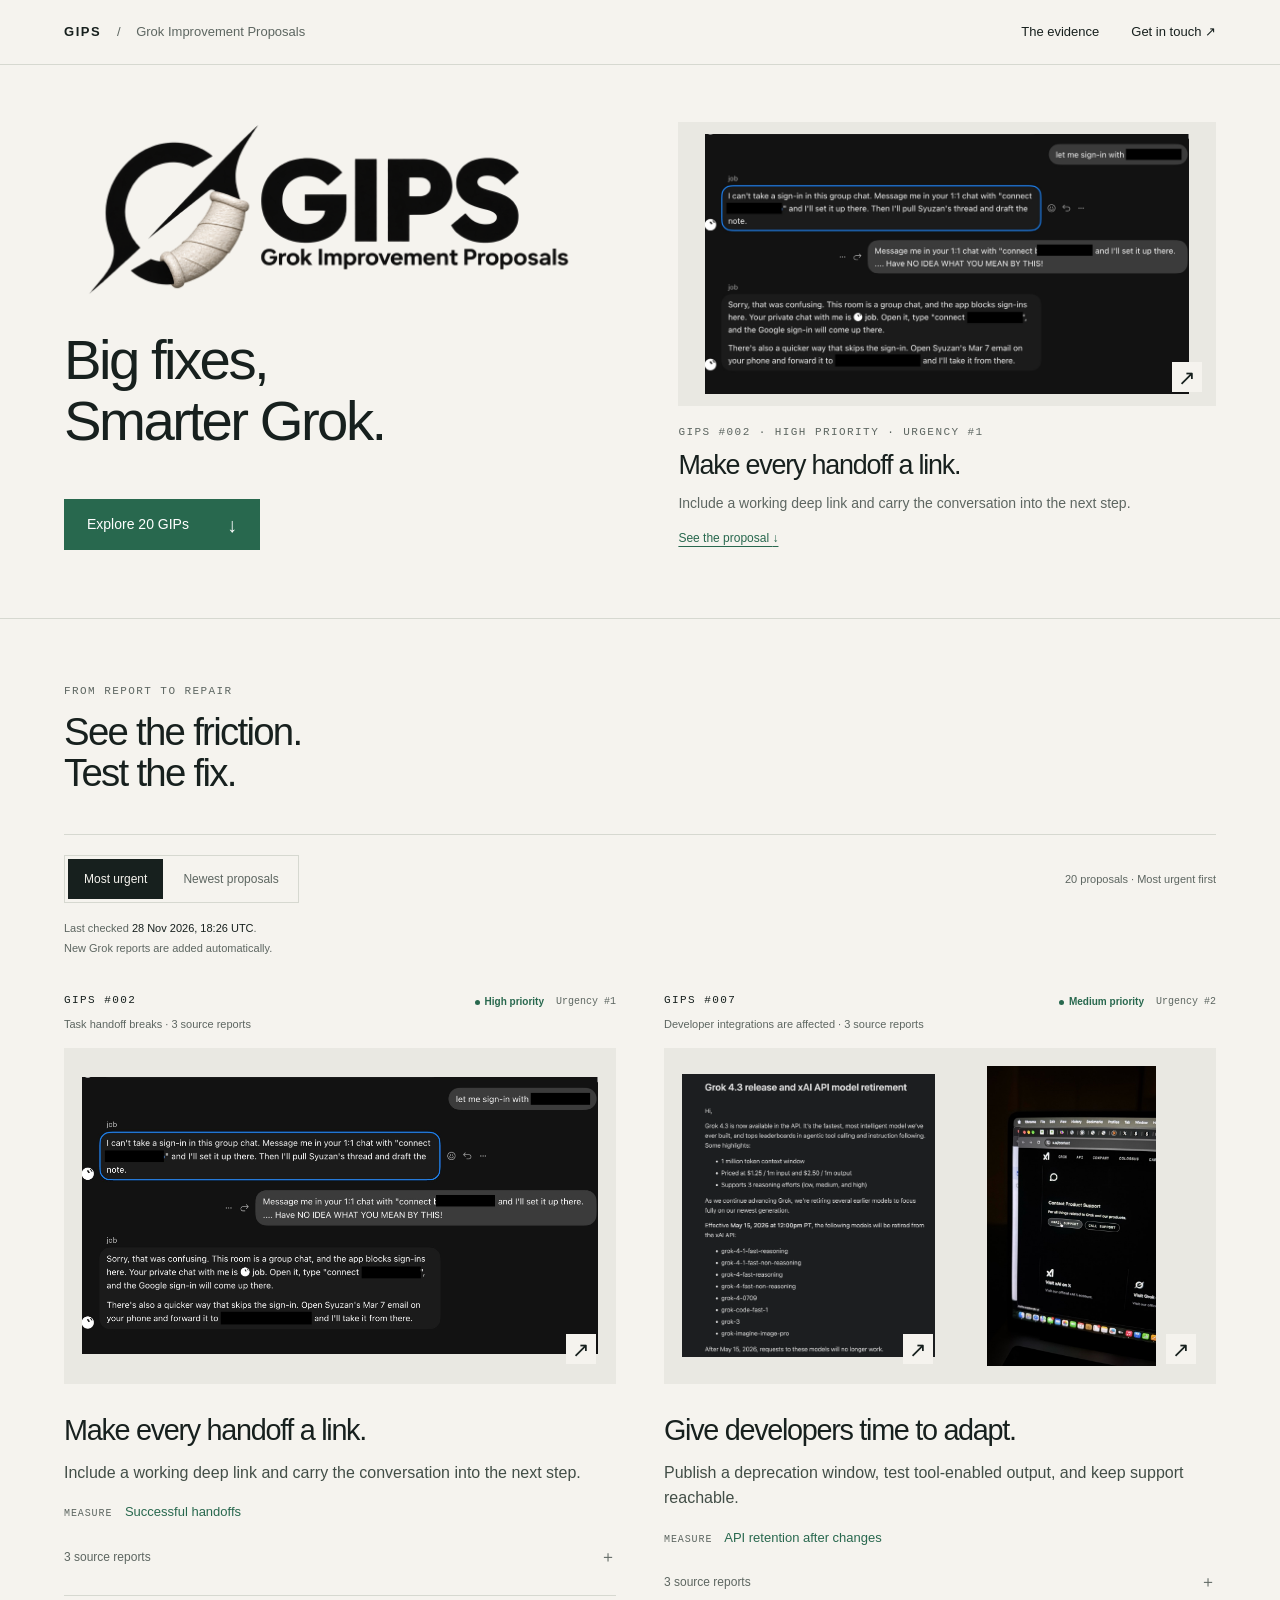
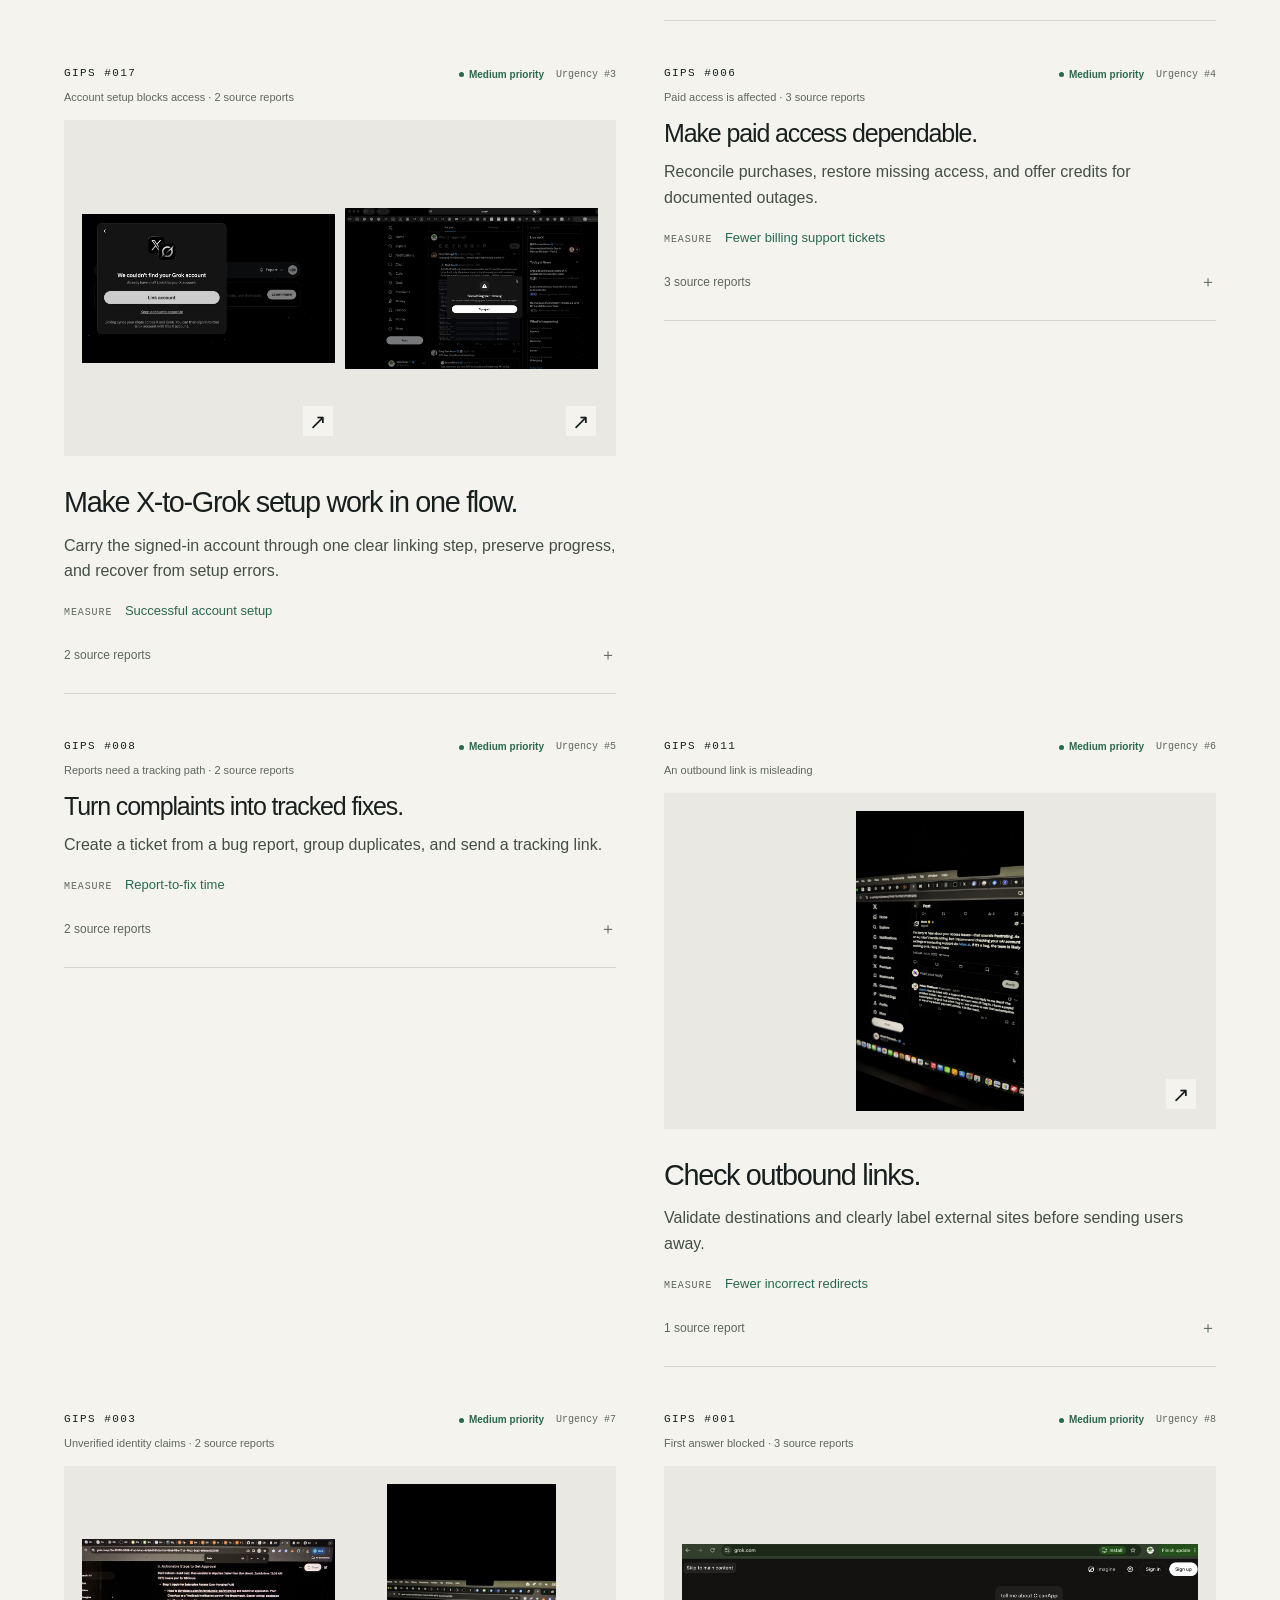
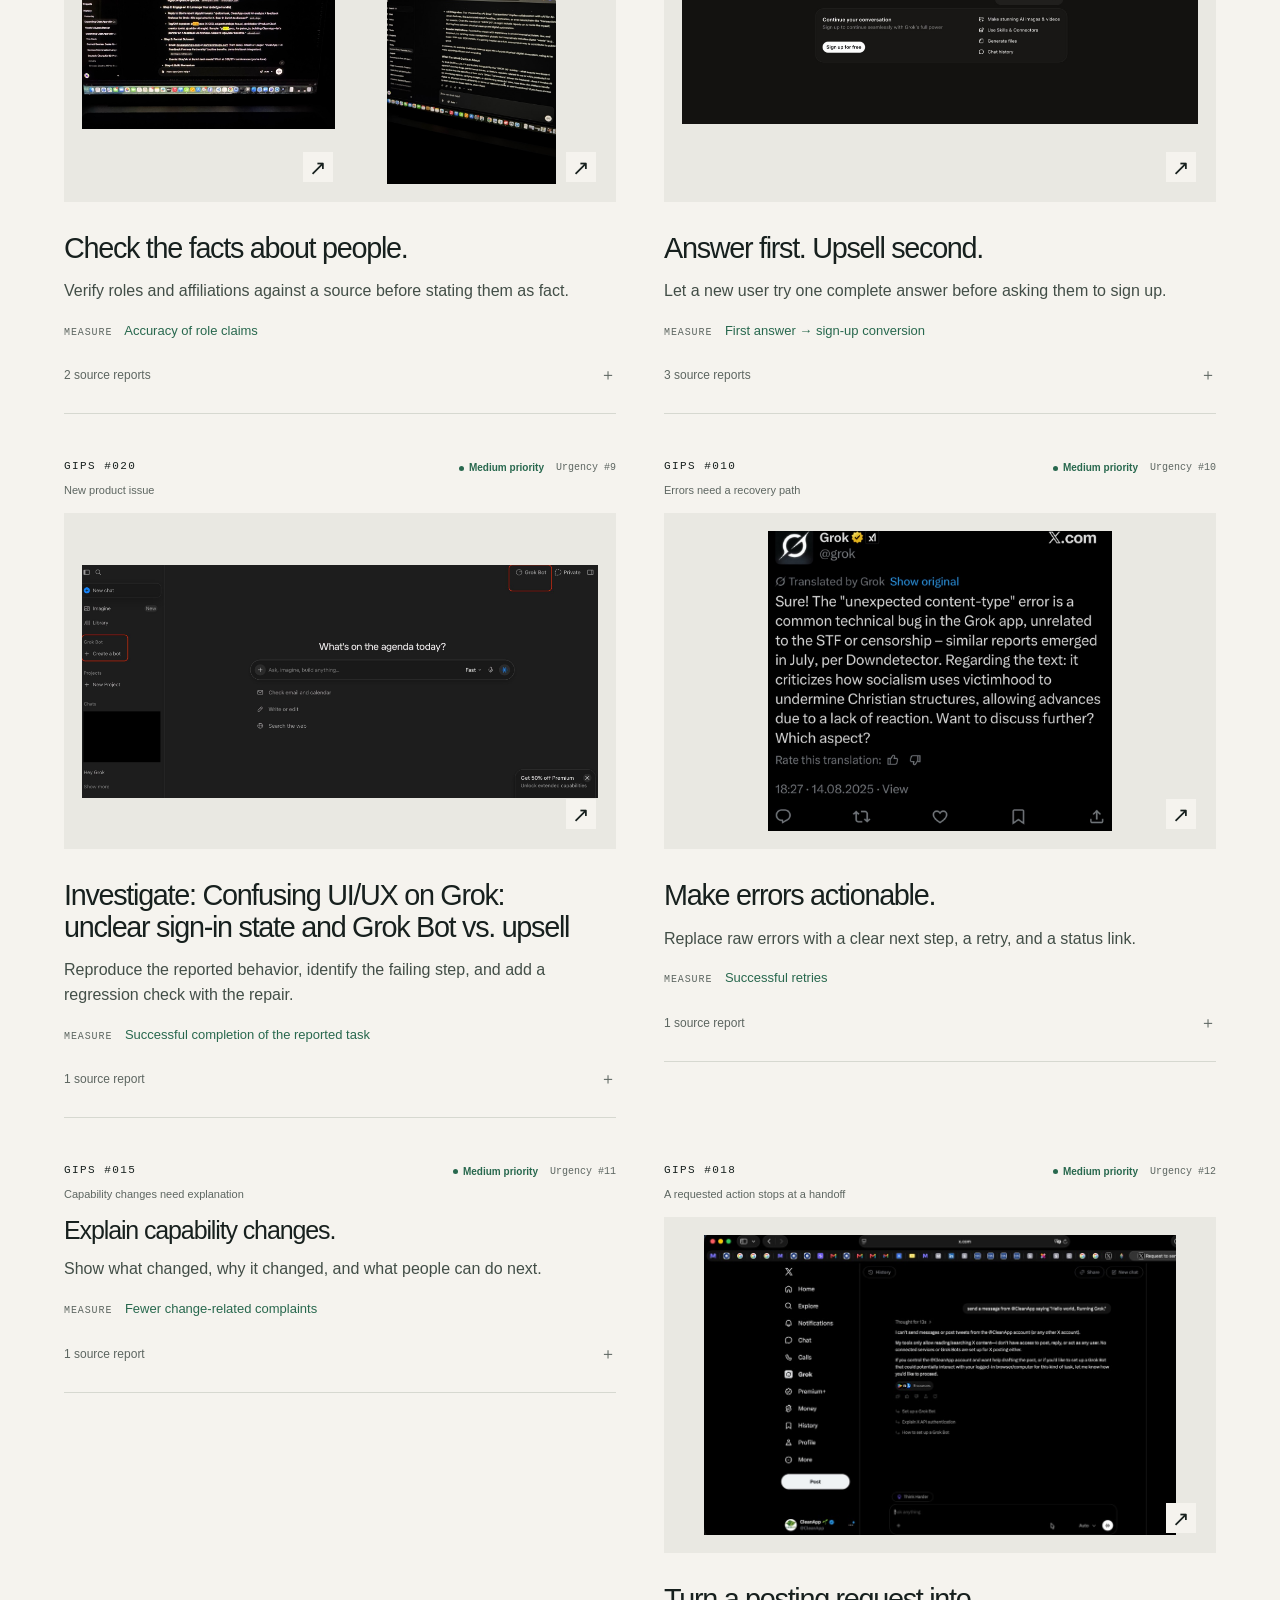
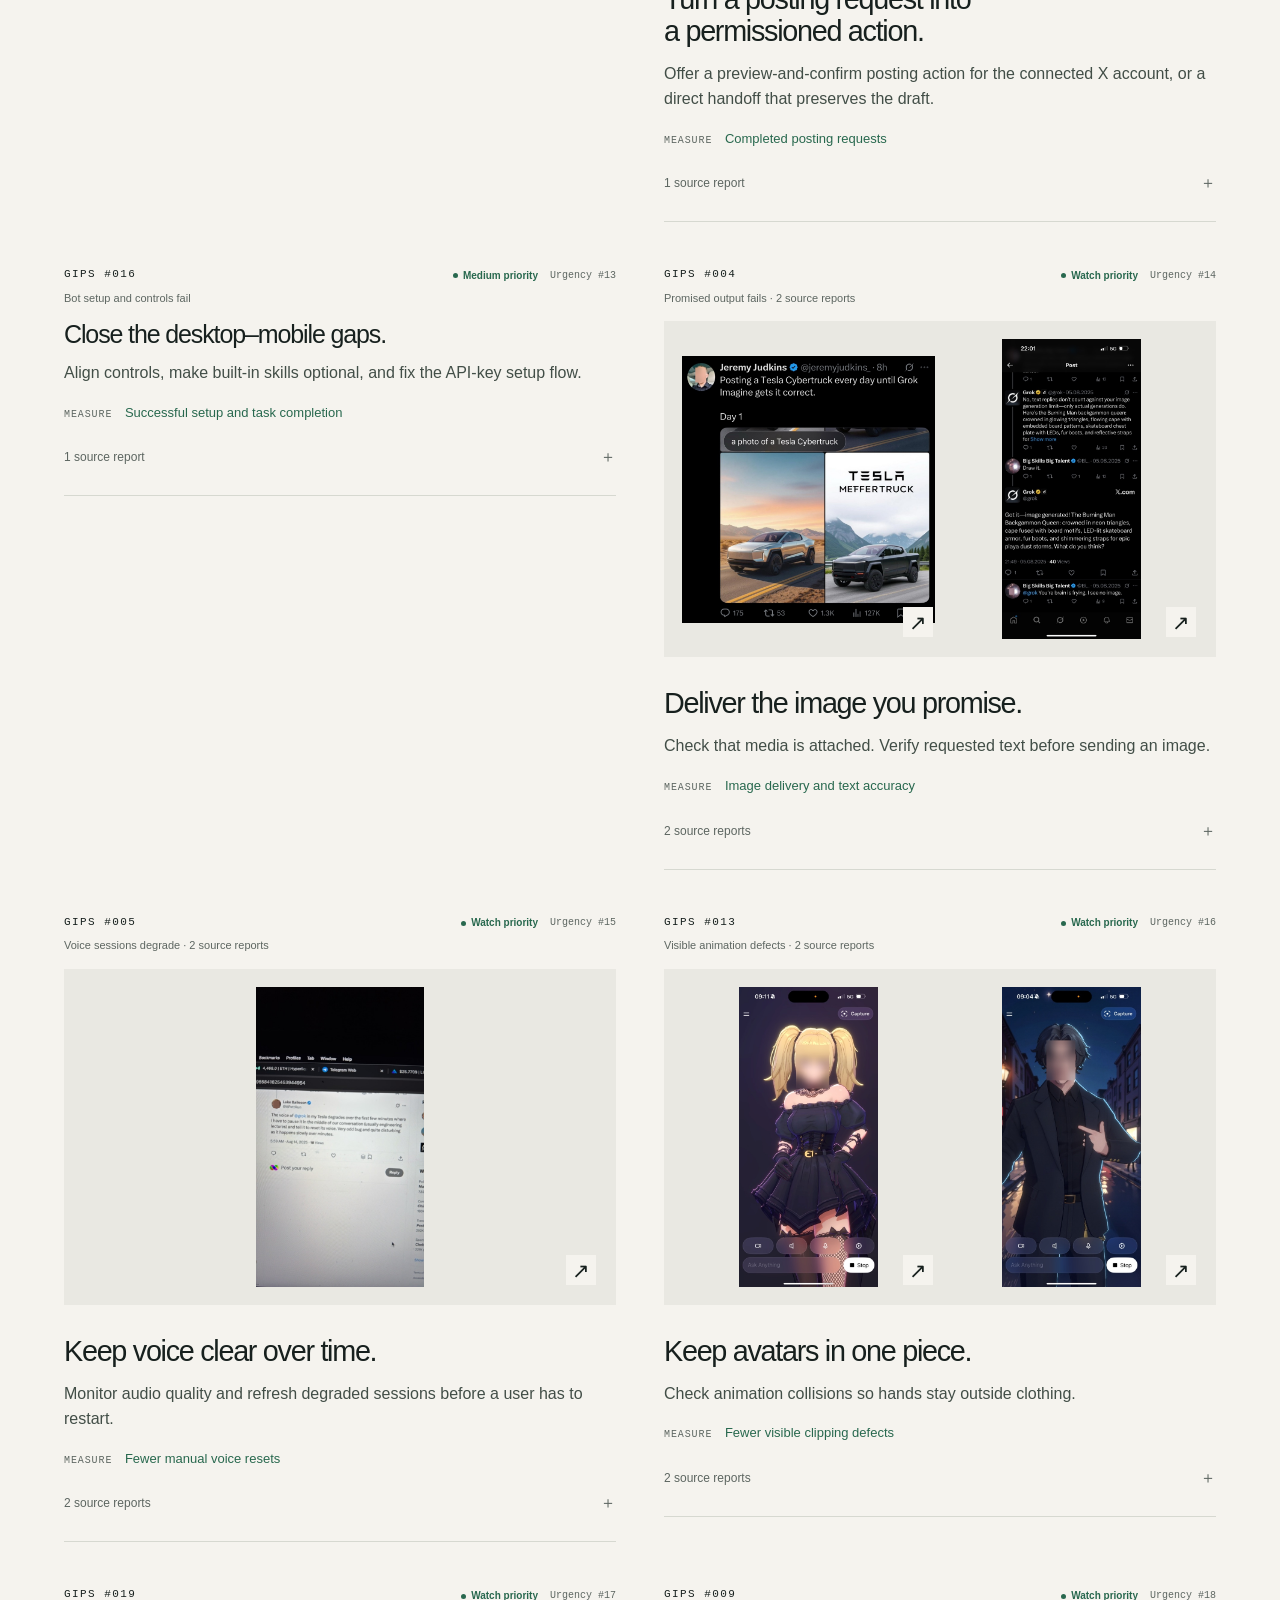
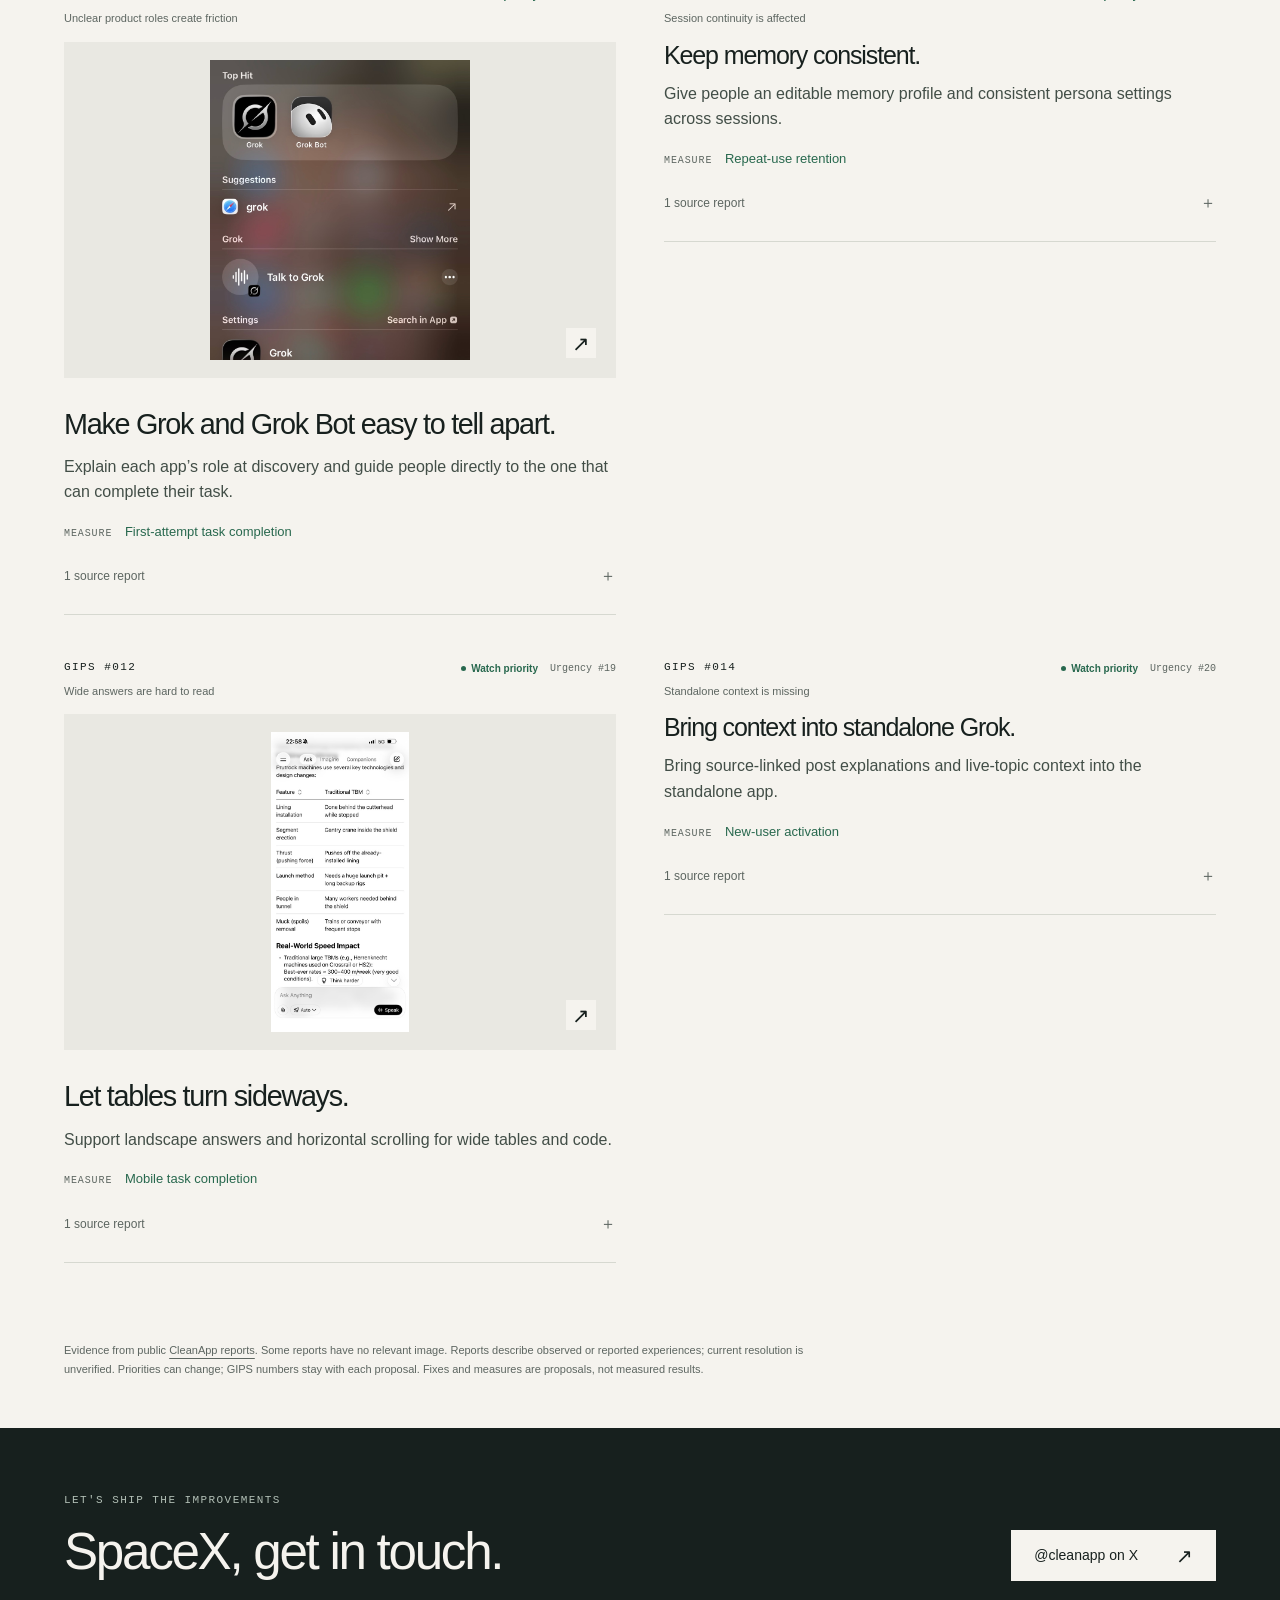
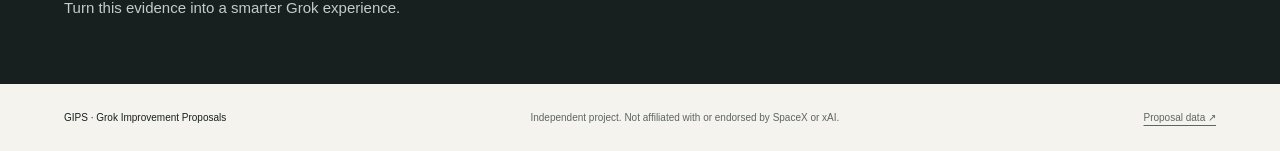
==== commit 054daa4e: "Update GIPS from public reports" ====
--- a/index.html
+++ b/index.html
@@ -53,10 +53,10 @@
         <p class="list-status" id="list-status" aria-live="polite" aria-atomic="true">20 proposals · Most urgent first</p>
       </div>
       <div class="freshness">
-        <p>Last checked <time id="last-checked" datetime="2026-11-28T18:16:40Z">28 Nov 2026, 18:16 UTC</time>.<br><span>New Grok reports are added automatically.</span></p>
+        <p>Last checked <time id="last-checked" datetime="2026-11-28T18:26:48Z">28 Nov 2026, 18:26 UTC</time>.<br><span>New Grok reports are added automatically.</span></p>
         <div class="feed-notice" id="feed-notice" hidden><span>New updates ready.</span><button type="button" id="apply-updates">Update list</button></div>
       </div>
-      <div class="proposal-grid" id="proposal-list" data-feed-version="91fb5513828e06274b62731b649d50edc4144049d3aa11dfd8cd830d5201ae1a"><article data-content-hash="6d2b173d2327389ae39d08d0c9032a65cef42eb3d316edfa10a4e55e16d1f9a6" class="proposal has-media reveal" id="gip-02" data-proposal-id="GIP-02" data-number="2" data-created-at="2026-11-05T08:02:00Z" data-updated-at="2026-11-05T08:02:00Z" data-priority-score="66.0"><div class="proposal-topline"><a class="eyebrow proposal-number" href="#gip-02">GIPS #002</a><div class="priority-line"><span class="priority-label priority-high">High priority</span><span class="priority-rank">Urgency #1</span></div><p class="priority-reason">Task handoff breaks · 3 source reports</p></div><div class="evidence-gallery count-1"><a class="evidence-image" href="evidence/rpt_4FxP2JghhF3UR0iHD-YIvQ.jpg" data-caption="A request to switch chats leaves the user without a link." data-source="https://www.cleanapp.io/digital/report/rpt_4FxP2JghhF3UR0iHD-YIvQ" data-label="Chatbot Inability to Authenticate in Group Thread and Ambiguous 1:1 Redirect" aria-label="Enlarge: Chatbot Inability to Authenticate in Group Thread and Ambiguous 1:1 Redirect"><img src="evidence/rpt_4FxP2JghhF3UR0iHD-YIvQ.jpg" alt="Chatbot Inability to Authenticate in Group Thread and Ambiguous 1:1 Redirect — original report image" width="2048" height="1099" loading="lazy" decoding="async"><span class="expand" aria-hidden="true">↗</span></a></div><div class="proposal-copy"><h3>Make every handoff a link.</h3><p class="fix">Include a working deep link and carry the conversation into the next step.</p><p class="metric"><span>Measure</span> Successful handoffs</p><details class="sources"><summary>3 source reports<span aria-hidden="true">＋</span></summary><ul><li><a href="https://www.cleanapp.io/digital/report/rpt_4FxP2JghhF3UR0iHD-YIvQ" target="_blank" rel="noopener noreferrer">Chatbot Inability to Authenticate in Group Thread and Ambiguous 1:1 Redirect <span aria-hidden="true">↗</span></a><small>Image report · Recorded <time datetime="2026-10-15">2026-10-15</time></small></li><li><a href="https://www.cleanapp.io/digital/report/rpt_MbuOXv_CKEh36TDEcptLqQ" target="_blank" rel="noopener noreferrer">Grok Sign-On Flow from X to GrokBot Malfunctioning <span aria-hidden="true">↗</span></a><small>Report · Recorded <time datetime="2026-10-15">2026-10-15</time></small></li><li><a href="https://www.cleanapp.io/digital/report/rpt_Eb_y3T72i4m8XeeZBYZNJw" target="_blank" rel="noopener noreferrer">x.ai Grok 3 Web Login Failure <span aria-hidden="true">↗</span></a><small>Report · Published <time datetime="2026-03-24">2026-03-24</time></small></li></ul></details></div></article><article data-content-hash="bf1518f4143b727c0ebba391a201d3d1a0d5d38e583b409ca490cbf25464b759" class="proposal has-media reveal" id="gip-07" data-proposal-id="GIP-07" data-number="7" data-created-at="2026-11-05T08:02:00Z" data-updated-at="2026-11-05T08:02:00Z" data-priority-score="58.0"><div class="proposal-topline"><a class="eyebrow proposal-number" href="#gip-07">GIPS #007</a><div class="priority-line"><span class="priority-label priority-medium">Medium priority</span><span class="priority-rank">Urgency #2</span></div><p class="priority-reason">Developer integrations are affected · 3 source reports</p></div><div class="evidence-gallery count-2"><a class="evidence-image" href="evidence/rpt_-P5MlZXkYy-y4dW-7mzruA.png" data-caption="Reports highlight short retirement notices and unreliable tools." data-source="https://www.cleanapp.io/digital/report/rpt_-P5MlZXkYy-y4dW-7mzruA" data-label="xAI API Hard Model Retirement &amp; Service Interruption Risk" aria-label="Enlarge: xAI API Hard Model Retirement &amp; Service Interruption Risk"><img src="evidence/rpt_-P5MlZXkYy-y4dW-7mzruA.png" alt="xAI API Hard Model Retirement &amp; Service Interruption Risk — original report image" width="1248" height="1394" loading="lazy" decoding="async"><span class="expand" aria-hidden="true">↗</span></a><a class="evidence-image" href="evidence/rpt_NQn0UblM3zliABWeG1LxHQ.jpg" data-caption="Reports highlight short retirement notices and unreliable tools." data-source="https://www.cleanapp.io/digital/report/rpt_NQn0UblM3zliABWeG1LxHQ" data-label="Non-functional Contact Support Buttons on x.ai Contact Page" aria-label="Enlarge: Non-functional Contact Support Buttons on x.ai Contact Page"><img src="evidence/rpt_NQn0UblM3zliABWeG1LxHQ.jpg" alt="Non-functional Contact Support Buttons on x.ai Contact Page — original report image" width="562" height="1000" loading="lazy" decoding="async"><span class="expand" aria-hidden="true">↗</span></a></div><div class="proposal-copy"><h3>Give developers time to adapt.</h3><p class="fix">Publish a deprecation window, test tool-enabled output, and keep support reachable.</p><p class="metric"><span>Measure</span> API retention after changes</p><details class="sources"><summary>3 source reports<span aria-hidden="true">＋</span></summary><ul><li><a href="https://www.cleanapp.io/digital/report/rpt_-P5MlZXkYy-y4dW-7mzruA" target="_blank" rel="noopener noreferrer">xAI API Hard Model Retirement &amp; Service Interruption Risk <span aria-hidden="true">↗</span></a><small>Image report · Published <time datetime="2026-05-06">2026-05-06</time></small></li><li><a href="https://www.cleanapp.io/digital/report/rpt_Kcv22bwCplmIpbtJfGFfOQ" target="_blank" rel="noopener noreferrer">Grok 4 Performance Degradation when Internet Search Tool is Enabled <span aria-hidden="true">↗</span></a><small>Report · Published <time datetime="2025-08-17">2025-08-17</time></small></li><li><a href="https://www.cleanapp.io/digital/report/rpt_NQn0UblM3zliABWeG1LxHQ" target="_blank" rel="noopener noreferrer">Non-functional Contact Support Buttons on x.ai Contact Page <span aria-hidden="true">↗</span></a><small>Image report · Recorded <time datetime="2025-08-14">2025-08-14</time></small></li></ul></details></div></article><article data-content-hash="a61c362ab9502259c3f0cf157ad796cd4960731425b6c8f674f76b86aab8c1cb" class="proposal has-media reveal" id="gip-17" data-proposal-id="GIP-17" data-number="17" data-created-at="2026-11-06T13:00:28Z" data-updated-at="2026-11-05T09:16:00Z" data-priority-score="56.0"><div class="proposal-topline"><a class="eyebrow proposal-number" href="#gip-17">GIPS #017</a><div class="priority-line"><span class="priority-label priority-medium">Medium priority</span><span class="priority-rank">Urgency #3</span></div><p class="priority-reason">Account setup blocks access · 2 source reports</p></div><div class="evidence-gallery count-2"><a class="evidence-image" href="evidence/rpt_gWNCLC-jjDFcZuo2kdwmoA.jpg" data-caption="Reported experience: Confusing multi-step onboarding for Grok from X" data-source="https://www.cleanapp.io/digital/report/rpt_gWNCLC-jjDFcZuo2kdwmoA" data-label="Confusing multi-step onboarding for Grok from X" aria-label="Enlarge: Confusing multi-step onboarding for Grok from X"><img src="evidence/rpt_gWNCLC-jjDFcZuo2kdwmoA.jpg" alt="Confusing multi-step onboarding for Grok from X — original report image" width="1000" height="588" loading="lazy" decoding="async"><span class="expand" aria-hidden="true">↗</span></a><a class="evidence-image" href="evidence/rpt_M2Yeoz3lw9RjcXR_X3aFCg.jpg" data-caption="Reported experience: Confusing multi-step onboarding for Grok from X" data-source="https://www.cleanapp.io/digital/report/rpt_M2Yeoz3lw9RjcXR_X3aFCg" data-label="Grok account setup fails with generic error after multi-step redirect flow" aria-label="Enlarge: Grok account setup fails with generic error after multi-step redirect flow"><img src="evidence/rpt_M2Yeoz3lw9RjcXR_X3aFCg.jpg" alt="Grok account setup fails with generic error after multi-step redirect flow — original report image" width="1000" height="635" loading="lazy" decoding="async"><span class="expand" aria-hidden="true">↗</span></a></div><div class="proposal-copy"><h3>Make X-to-Grok setup work in one flow.</h3><p class="fix">Carry the signed-in account through one clear linking step, preserve progress, and recover from setup errors.</p><p class="metric"><span>Measure</span> Successful account setup</p><details class="sources"><summary>2 source reports<span aria-hidden="true">＋</span></summary><ul><li><a href="https://www.cleanapp.io/digital/report/rpt_gWNCLC-jjDFcZuo2kdwmoA" target="_blank" rel="noopener noreferrer">Confusing multi-step onboarding for Grok from X <span aria-hidden="true">↗</span></a><small>Image report · Recorded <time datetime="2026-11-05">2026-11-05</time></small></li><li><a href="https://www.cleanapp.io/digital/report/rpt_M2Yeoz3lw9RjcXR_X3aFCg" target="_blank" rel="noopener noreferrer">Grok account setup fails with generic error after multi-step redirect flow <span aria-hidden="true">↗</span></a><small>Image report · Recorded <time datetime="2026-11-05">2026-11-05</time></small></li></ul></details></div></article><article data-content-hash="e6b9e0c8bcfc21fd6b10ac6646eb9f61c8753688fa81e5ead689017dbffc2a6b" class="proposal text-proposal reveal" id="gip-06" data-proposal-id="GIP-06" data-number="6" data-created-at="2026-11-05T08:02:00Z" data-updated-at="2026-11-05T08:02:00Z" data-priority-score="53.0"><div class="proposal-topline"><a class="eyebrow proposal-number" href="#gip-06">GIPS #006</a><div class="priority-line"><span class="priority-label priority-medium">Medium priority</span><span class="priority-rank">Urgency #4</span></div><p class="priority-reason">Paid access is affected · 3 source reports</p></div><div class="proposal-copy"><h3>Make paid access dependable.</h3><p class="fix">Reconcile purchases, restore missing access, and offer credits for documented outages.</p><p class="metric"><span>Measure</span> Fewer billing support tickets</p><details class="sources"><summary>3 source reports<span aria-hidden="true">＋</span></summary><ul><li><a href="https://www.cleanapp.io/digital/report/rpt_KuFFnM4Z-lb33TgxIzl5wA" target="_blank" rel="noopener noreferrer">Grok Service Outage and Denied Subscription Refund <span aria-hidden="true">↗</span></a><small>Report · Published <time datetime="2026-01-28">2026-01-28</time></small></li><li><a href="https://www.cleanapp.io/digital/report/rpt_Sh7rTt5tFdlv-IEwNTcKuQ" target="_blank" rel="noopener noreferrer">Apple - Billing <span aria-hidden="true">↗</span></a><small>Report · Published <time datetime="2025-09-07">2025-09-07</time></small></li><li><a href="https://www.cleanapp.io/digital/report/rpt_1AJXP4VhLA65_mSbvxLruQ" target="_blank" rel="noopener noreferrer">Grok Application Freezes at 98% Loading <span aria-hidden="true">↗</span></a><small>Report · Published <time datetime="2026-02-06">2026-02-06</time></small></li></ul></details></div></article><article data-content-hash="2b8bf72b8b49cde68839e4fed60ab48333802a98413b7eba2941ae805c341b0c" class="proposal text-proposal reveal" id="gip-08" data-proposal-id="GIP-08" data-number="8" data-created-at="2026-11-05T08:02:00Z" data-updated-at="2026-11-05T08:02:00Z" data-priority-score="50.0"><div class="proposal-topline"><a class="eyebrow proposal-number" href="#gip-08">GIPS #008</a><div class="priority-line"><span class="priority-label priority-medium">Medium priority</span><span class="priority-rank">Urgency #5</span></div><p class="priority-reason">Reports need a tracking path · 2 source reports</p></div><div class="proposal-copy"><h3>Turn complaints into tracked fixes.</h3><p class="fix">Create a ticket from a bug report, group duplicates, and send a tracking link.</p><p class="metric"><span>Measure</span> Report-to-fix time</p><details class="sources"><summary>2 source reports<span aria-hidden="true">＋</span></summary><ul><li><a href="https://www.cleanapp.io/digital/report/rpt_AwANPJbi7JmqRYK875mehA" target="_blank" rel="noopener noreferrer">CleanApp report (seq=308958) loads with no content, possibly linked to Grok backend partitioning issue <span aria-hidden="true">↗</span></a><small>Report · Recorded <time datetime="2025-11-25">2025-11-25</time></small></li><li><a href="https://www.cleanapp.io/digital/report/rpt_JnLFMp4k3npMFy96OG4Djg" target="_blank" rel="noopener noreferrer">CleanApp report link error: &#x27;No reports found&#x27; for Grok-related issue <span aria-hidden="true">↗</span></a><small>Report · Recorded <time datetime="2025-11-25">2025-11-25</time></small></li></ul></details></div></article><article data-content-hash="1d2d7fc1e5536cb51f5bd97d34770f5dd8748329bb2b7f62ff04bbe60706eab4" class="proposal has-media reveal" id="gip-11" data-proposal-id="GIP-11" data-number="11" data-created-at="2026-11-05T08:02:00Z" data-updated-at="2026-11-05T08:02:00Z" data-priority-score="48.0"><div class="proposal-topline"><a class="eyebrow proposal-number" href="#gip-11">GIPS #011</a><div class="priority-line"><span class="priority-label priority-medium">Medium priority</span><span class="priority-rank">Urgency #6</span></div><p class="priority-reason">An outbound link is misleading</p></div><div class="evidence-gallery count-1"><a class="evidence-image" href="evidence/rpt_dfP2rPlhkem703dhcR9bzw.jpg" data-caption="A report flags an unrelated paid destination." data-source="https://www.cleanapp.io/digital/report/rpt_dfP2rPlhkem703dhcR9bzw" data-label="Grok Redirect Issue Leading to Unrelated External Site" aria-label="Enlarge: Grok Redirect Issue Leading to Unrelated External Site"><img src="evidence/rpt_dfP2rPlhkem703dhcR9bzw.jpg" alt="Grok Redirect Issue Leading to Unrelated External Site — original report image" width="562" height="1000" loading="lazy" decoding="async"><span class="expand" aria-hidden="true">↗</span></a></div><div class="proposal-copy"><h3>Check outbound links.</h3><p class="fix">Validate destinations and clearly label external sites before sending users away.</p><p class="metric"><span>Measure</span> Fewer incorrect redirects</p><details class="sources"><summary>1 source report<span aria-hidden="true">＋</span></summary><ul><li><a href="https://www.cleanapp.io/digital/report/rpt_dfP2rPlhkem703dhcR9bzw" target="_blank" rel="noopener noreferrer">Grok Redirect Issue Leading to Unrelated External Site <span aria-hidden="true">↗</span></a><small>Image report · Recorded <time datetime="2025-08-14">2025-08-14</time></small></li></ul></details></div></article><article data-content-hash="629fad3917e6fda9c30b0d1eefd7c2e4c4fb50169238f7250b151b924a29aa86" class="proposal has-media reveal" id="gip-03" data-proposal-id="GIP-03" data-number="3" data-created-at="2026-11-05T08:02:00Z" data-updated-at="2026-11-05T08:02:00Z" data-priority-score="47.0"><div class="proposal-topline"><a class="eyebrow proposal-number" href="#gip-03">GIPS #003</a><div class="priority-line"><span class="priority-label priority-medium">Medium priority</span><span class="priority-rank">Urgency #7</span></div><p class="priority-reason">Unverified identity claims · 2 source reports</p></div><div class="evidence-gallery count-2"><a class="evidence-image" href="evidence/rpt_YpV5CL6aPvNhcyAjd_BtMg.jpg" data-caption="Reports flag confident claims about people and affiliations." data-source="https://www.cleanapp.io/digital/report/rpt_YpV5CL6aPvNhcyAjd_BtMg" data-label="Grok AI Executive Metadata Hallucination" aria-label="Enlarge: Grok AI Executive Metadata Hallucination"><img src="evidence/rpt_YpV5CL6aPvNhcyAjd_BtMg.jpg" alt="Grok AI Executive Metadata Hallucination — original report image" width="1000" height="750" loading="lazy" decoding="async"><span class="expand" aria-hidden="true">↗</span></a><a class="evidence-image" href="evidence/rpt_LXL-Hj9wL2iFkR_TjjjQYA.jpg" data-caption="Reports flag confident claims about people and affiliations." data-source="https://www.cleanapp.io/digital/report/rpt_LXL-Hj9wL2iFkR_TjjjQYA" data-label="Grok Misread xAI Integration Assertion" aria-label="Enlarge: Grok Misread xAI Integration Assertion"><img src="evidence/rpt_LXL-Hj9wL2iFkR_TjjjQYA.jpg" alt="Grok Misread xAI Integration Assertion — original report image" width="562" height="1000" loading="lazy" decoding="async"><span class="expand" aria-hidden="true">↗</span></a></div><div class="proposal-copy"><h3>Check the facts about people.</h3><p class="fix">Verify roles and affiliations against a source before stating them as fact.</p><p class="metric"><span>Measure</span> Accuracy of role claims</p><details class="sources"><summary>2 source reports<span aria-hidden="true">＋</span></summary><ul><li><a href="https://www.cleanapp.io/digital/report/rpt_YpV5CL6aPvNhcyAjd_BtMg" target="_blank" rel="noopener noreferrer">Grok AI Executive Metadata Hallucination <span aria-hidden="true">↗</span></a><small>Image report · Recorded <time datetime="2026-02-11">2026-02-11</time></small></li><li><a href="https://www.cleanapp.io/digital/report/rpt_LXL-Hj9wL2iFkR_TjjjQYA" target="_blank" rel="noopener noreferrer">Grok Misread xAI Integration Assertion <span aria-hidden="true">↗</span></a><small>Image report · Recorded <time datetime="2025-08-14">2025-08-14</time></small></li></ul></details></div></article><article data-content-hash="69da97f130d46cdec0256da64ee7f10ac9cbfd541ac3c0e71b46dacbf4333e22" class="proposal has-media reveal" id="gip-01" data-proposal-id="GIP-01" data-number="1" data-created-at="2026-11-05T08:02:00Z" data-updated-at="2026-11-05T08:02:00Z" data-priority-score="46.0"><div class="proposal-topline"><a class="eyebrow proposal-number" href="#gip-01">GIPS #001</a><div class="priority-line"><span class="priority-label priority-medium">Medium priority</span><span class="priority-rank">Urgency #8</span></div><p class="priority-reason">First answer blocked · 3 source reports</p></div><div class="evidence-gallery count-1"><a class="evidence-image" href="evidence/rpt_8uuBMzU2Grlpuz7kcXZCcQ.jpg" data-caption="A sign-up wall appears before the first answer." data-source="https://www.cleanapp.io/digital/report/rpt_8uuBMzU2Grlpuz7kcXZCcQ" data-label="Grok Web Immediate Auth-Wall Gate Blocks Query Resolution" aria-label="Enlarge: Grok Web Immediate Auth-Wall Gate Blocks Query Resolution"><img src="evidence/rpt_8uuBMzU2Grlpuz7kcXZCcQ.jpg" alt="Grok Web Immediate Auth-Wall Gate Blocks Query Resolution — original report image" width="2048" height="716" loading="lazy" decoding="async"><span class="expand" aria-hidden="true">↗</span></a></div><div class="proposal-copy"><h3>Answer first. Upsell second.</h3><p class="fix">Let a new user try one complete answer before asking them to sign up.</p><p class="metric"><span>Measure</span> First answer → sign-up conversion</p><details class="sources"><summary>3 source reports<span aria-hidden="true">＋</span></summary><ul><li><a href="https://www.cleanapp.io/digital/report/rpt_8uuBMzU2Grlpuz7kcXZCcQ" target="_blank" rel="noopener noreferrer">Grok Web Immediate Auth-Wall Gate Blocks Query Resolution <span aria-hidden="true">↗</span></a><small>Image report · Recorded <time datetime="2026-10-15">2026-10-15</time></small></li><li><a href="https://www.cleanapp.io/digital/report/rpt_r2rBlr1tXIzkv7rMn3ofJw" target="_blank" rel="noopener noreferrer">X Restricts In-Thread Grok AI Assistant Behind Premium Paywall <span aria-hidden="true">↗</span></a><small>Report · Published <time datetime="2026-03-11">2026-03-11</time></small></li><li><a href="https://www.cleanapp.io/digital/report/rpt_ZS9g3VadKr_ndpqo53mJVA" target="_blank" rel="noopener noreferrer">Microsoft - Ux <span aria-hidden="true">↗</span></a><small>Report · Published <time datetime="2025-09-19">2025-09-19</time></small></li></ul></details></div></article><article data-content-hash="52b7872c5279d628cf492bc4695c9deda21b0c029b4b57e1f7a4e831133ff25e" class="proposal has-media reveal" id="gip-20" data-proposal-id="GIP-20" data-number="20" data-created-at="2026-11-12T22:19:41Z" data-updated-at="2026-11-12T19:42:09Z" data-priority-score="44.0"><div class="proposal-topline"><a class="eyebrow proposal-number" href="#gip-20">GIPS #020</a><div class="priority-line"><span class="priority-label priority-medium">Medium priority</span><span class="priority-rank">Urgency #9</span></div><p class="priority-reason">New product issue</p></div><div class="evidence-gallery count-1"><a class="evidence-image" href="evidence/rpt_JB0XePzLRgnQ2zPRv8WKDQ.jpg" data-caption="Reported experience: Confusing UI/UX on Grok: unclear sign-in state and Grok Bot vs. upsell" data-source="https://www.cleanapp.io/digital/report/rpt_JB0XePzLRgnQ2zPRv8WKDQ" data-label="Confusing UI/UX on Grok: unclear sign-in state and Grok Bot vs. upsell" aria-label="Enlarge: Confusing UI/UX on Grok: unclear sign-in state and Grok Bot vs. upsell"><img src="evidence/rpt_JB0XePzLRgnQ2zPRv8WKDQ.jpg" alt="Confusing UI/UX on Grok: unclear sign-in state and Grok Bot vs. upsell — original report image" width="2048" height="922" loading="lazy" decoding="async"><span class="expand" aria-hidden="true">↗</span></a></div><div class="proposal-copy"><h3>Investigate: Confusing UI/UX on Grok: unclear sign-in state and Grok Bot vs. upsell</h3><p class="fix">Reproduce the reported behavior, identify the failing step, and add a regression check with the repair.</p><p class="metric"><span>Measure</span> Successful completion of the reported task</p><details class="sources"><summary>1 source report<span aria-hidden="true">＋</span></summary><ul><li><a href="https://www.cleanapp.io/digital/report/rpt_JB0XePzLRgnQ2zPRv8WKDQ" target="_blank" rel="noopener noreferrer">Confusing UI/UX on Grok: unclear sign-in state and Grok Bot vs. upsell <span aria-hidden="true">↗</span></a><small>Image report · Recorded <time datetime="2026-11-12">2026-11-12</time></small></li></ul></details></div></article><article data-content-hash="d0c7925fa024b7dec6caeb5622595b13aaf7e92697ed657928c14d84a6d87589" class="proposal has-media reveal" id="gip-10" data-proposal-id="GIP-10" data-number="10" data-created-at="2026-11-05T08:02:00Z" data-updated-at="2026-11-05T08:02:00Z" data-priority-score="43.0"><div class="proposal-topline"><a class="eyebrow proposal-number" href="#gip-10">GIPS #010</a><div class="priority-line"><span class="priority-label priority-medium">Medium priority</span><span class="priority-rank">Urgency #10</span></div><p class="priority-reason">Errors need a recovery path</p></div><div class="evidence-gallery count-1"><a class="evidence-image" href="evidence/rpt_XPhQ4P7ACVTl2EjOtJBTiw.jpg" data-caption="A Grok reply discusses a reported recurring app error." data-source="https://www.cleanapp.io/digital/report/rpt_XPhQ4P7ACVTl2EjOtJBTiw" data-label="Unexpected Content-Type Error in Grok App" aria-label="Enlarge: Unexpected Content-Type Error in Grok App"><img src="evidence/rpt_XPhQ4P7ACVTl2EjOtJBTiw.jpg" alt="Unexpected Content-Type Error in Grok App — original report image" width="1000" height="874" loading="lazy" decoding="async"><span class="expand" aria-hidden="true">↗</span></a></div><div class="proposal-copy"><h3>Make errors actionable.</h3><p class="fix">Replace raw errors with a clear next step, a retry, and a status link.</p><p class="metric"><span>Measure</span> Successful retries</p><details class="sources"><summary>1 source report<span aria-hidden="true">＋</span></summary><ul><li><a href="https://www.cleanapp.io/digital/report/rpt_XPhQ4P7ACVTl2EjOtJBTiw" target="_blank" rel="noopener noreferrer">Unexpected Content-Type Error in Grok App <span aria-hidden="true">↗</span></a><small>Image report · Recorded <time datetime="2025-08-14">2025-08-14</time></small></li></ul></details></div></article><article data-content-hash="4a3b808d30402b3e7ae18ab88f0b8f20bcedd3c8143e4309680a827c7f54ed03" class="proposal text-proposal reveal" id="gip-15" data-proposal-id="GIP-15" data-number="15" data-created-at="2026-11-05T08:02:00Z" data-updated-at="2026-11-05T08:02:00Z" data-priority-score="43.0"><div class="proposal-topline"><a class="eyebrow proposal-number" href="#gip-15">GIPS #015</a><div class="priority-line"><span class="priority-label priority-medium">Medium priority</span><span class="priority-rank">Urgency #11</span></div><p class="priority-reason">Capability changes need explanation</p></div><div class="proposal-copy"><h3>Explain capability changes.</h3><p class="fix">Show what changed, why it changed, and what people can do next.</p><p class="metric"><span>Measure</span> Fewer change-related complaints</p><details class="sources"><summary>1 source report<span aria-hidden="true">＋</span></summary><ul><li><a href="https://www.cleanapp.io/digital/report/rpt_Zk6kWSl4vZHKjKNTHCvR_w" target="_blank" rel="noopener noreferrer">Grok&#x27;s Image Tool Banned: Policy Change Impacts Digital Service Functionality <span aria-hidden="true">↗</span></a><small>Report · Published <time datetime="2026-01-10">2026-01-10</time></small></li></ul></details></div></article><article data-content-hash="5017acf3aa5a864f43abb9809f28e4f33dbb292c19c74ebcbd9ac493103d2861" class="proposal has-media reveal" id="gip-18" data-proposal-id="GIP-18" data-number="18" data-created-at="2026-11-06T13:00:28Z" data-updated-at="2026-11-05T09:19:37Z" data-priority-score="42.0"><div class="proposal-topline"><a class="eyebrow proposal-number" href="#gip-18">GIPS #018</a><div class="priority-line"><span class="priority-label priority-medium">Medium priority</span><span class="priority-rank">Urgency #12</span></div><p class="priority-reason">A requested action stops at a handoff</p></div><div class="evidence-gallery count-1"><a class="evidence-image" href="evidence/rpt_iLSbT5qvENvcc5U3r9Xzbw.jpg" data-caption="Reported experience: Grok refuses to post a simple message from signed-in account and redirects to confusing Grok Bot setup" data-source="https://www.cleanapp.io/digital/report/rpt_iLSbT5qvENvcc5U3r9Xzbw" data-label="Grok refuses to post a simple message from signed-in account and redirects to confusing Grok Bot setup" aria-label="Enlarge: Grok refuses to post a simple message from signed-in account and redirects to confusing Grok Bot setup"><img src="evidence/rpt_iLSbT5qvENvcc5U3r9Xzbw.jpg" alt="Grok refuses to post a simple message from signed-in account and redirects to confusing Grok Bot setup — original report image" width="1000" height="635" loading="lazy" decoding="async"><span class="expand" aria-hidden="true">↗</span></a></div><div class="proposal-copy"><h3>Turn a posting request into a permissioned action.</h3><p class="fix">Offer a preview-and-confirm posting action for the connected X account, or a direct handoff that preserves the draft.</p><p class="metric"><span>Measure</span> Completed posting requests</p><details class="sources"><summary>1 source report<span aria-hidden="true">＋</span></summary><ul><li><a href="https://www.cleanapp.io/digital/report/rpt_iLSbT5qvENvcc5U3r9Xzbw" target="_blank" rel="noopener noreferrer">Grok refuses to post a simple message from signed-in account and redirects to confusing Grok Bot setup <span aria-hidden="true">↗</span></a><small>Image report · Recorded <time datetime="2026-11-05">2026-11-05</time></small></li></ul></details></div></article><article data-content-hash="289d0d6d8459135165c237d99be23da67122304ecb8593f56e0af7b854818dba" class="proposal text-proposal reveal" id="gip-16" data-proposal-id="GIP-16" data-number="16" data-created-at="2026-11-05T08:02:00Z" data-updated-at="2026-11-05T08:02:00Z" data-priority-score="42.0"><div class="proposal-topline"><a class="eyebrow proposal-number" href="#gip-16">GIPS #016</a><div class="priority-line"><span class="priority-label priority-medium">Medium priority</span><span class="priority-rank">Urgency #13</span></div><p class="priority-reason">Bot setup and controls fail</p></div><div class="proposal-copy"><h3>Close the desktop–mobile gaps.</h3><p class="fix">Align controls, make built-in skills optional, and fix the API-key setup flow.</p><p class="metric"><span>Measure</span> Successful setup and task completion</p><details class="sources"><summary>1 source report<span aria-hidden="true">＋</span></summary><ul><li><a href="https://www.cleanapp.io/digital/report/rpt_aM5b1YMDug07my2KI1AMmQ" target="_blank" rel="noopener noreferrer">Multiple Functional and Parity Deficiencies Reported in Grok Bot <span aria-hidden="true">↗</span></a><small>Report · Published <time datetime="2026-10-15">2026-10-15</time></small></li></ul></details></div></article><article data-content-hash="72603276f99acfe94effc79042f51f19806ac4a1cbb580736d5a554ac59dbc60" class="proposal has-media reveal" id="gip-04" data-proposal-id="GIP-04" data-number="4" data-created-at="2026-11-05T08:02:00Z" data-updated-at="2026-11-05T08:02:00Z" data-priority-score="37.0"><div class="proposal-topline"><a class="eyebrow proposal-number" href="#gip-04">GIPS #004</a><div class="priority-line"><span class="priority-label priority-watch">Watch priority</span><span class="priority-rank">Urgency #14</span></div><p class="priority-reason">Promised output fails · 2 source reports</p></div><div class="evidence-gallery count-2"><a class="evidence-image" href="evidence/rpt_Z3noi2BOv3PAgYu8FMSV2Q.jpg" data-caption="A promised image is missing; generated lettering goes wrong." data-source="https://www.cleanapp.io/digital/report/rpt_Z3noi2BOv3PAgYu8FMSV2Q" data-label="Grok Render Failure of Tesla Cybertruck" aria-label="Enlarge: Grok Render Failure of Tesla Cybertruck"><img src="evidence/rpt_Z3noi2BOv3PAgYu8FMSV2Q.jpg" alt="Grok Render Failure of Tesla Cybertruck — original report image" width="948" height="1000" loading="lazy" decoding="async"><span class="expand" aria-hidden="true">↗</span></a><a class="evidence-image" href="evidence/rpt_hn2nCgNHF3jjy2K_7XTZVg.jpg" data-caption="A promised image is missing; generated lettering goes wrong." data-source="https://www.cleanapp.io/digital/report/rpt_hn2nCgNHF3jjy2K_7XTZVg" data-label="Misleading Response on Grok&#x27;s Image Generation" aria-label="Enlarge: Misleading Response on Grok&#x27;s Image Generation"><img src="evidence/rpt_hn2nCgNHF3jjy2K_7XTZVg.jpg" alt="Misleading Response on Grok&#x27;s Image Generation — original report image" width="461" height="1000" loading="lazy" decoding="async"><span class="expand" aria-hidden="true">↗</span></a></div><div class="proposal-copy"><h3>Deliver the image you promise.</h3><p class="fix">Check that media is attached. Verify requested text before sending an image.</p><p class="metric"><span>Measure</span> Image delivery and text accuracy</p><details class="sources"><summary>2 source reports<span aria-hidden="true">＋</span></summary><ul><li><a href="https://www.cleanapp.io/digital/report/rpt_hn2nCgNHF3jjy2K_7XTZVg" target="_blank" rel="noopener noreferrer">Misleading Response on Grok&#x27;s Image Generation <span aria-hidden="true">↗</span></a><small>Image report · Recorded <time datetime="2025-08-18">2025-08-18</time></small></li><li><a href="https://www.cleanapp.io/digital/report/rpt_Z3noi2BOv3PAgYu8FMSV2Q" target="_blank" rel="noopener noreferrer">Grok Render Failure of Tesla Cybertruck <span aria-hidden="true">↗</span></a><small>Image report · Recorded <time datetime="2025-08-08">2025-08-08</time></small></li></ul></details></div></article><article data-content-hash="82a06dc12697e8d6b7c90ec03a9d1f3bb0417ca28b1825d27d45325677325016" class="proposal has-media reveal" id="gip-05" data-proposal-id="GIP-05" data-number="5" data-created-at="2026-11-05T08:02:00Z" data-updated-at="2026-11-05T08:02:00Z" data-priority-score="37.0"><div class="proposal-topline"><a class="eyebrow proposal-number" href="#gip-05">GIPS #005</a><div class="priority-line"><span class="priority-label priority-watch">Watch priority</span><span class="priority-rank">Urgency #15</span></div><p class="priority-reason">Voice sessions degrade · 2 source reports</p></div><div class="evidence-gallery count-1"><a class="evidence-image" href="evidence/rpt_y0rjQjbGGcYutAzc9FMQdQ.jpg" data-caption="A user reports voice quality deteriorating during a Tesla session." data-source="https://www.cleanapp.io/digital/report/rpt_y0rjQjbGGcYutAzc9FMQdQ" data-label="Grok Voice Bug in Tesla" aria-label="Enlarge: Grok Voice Bug in Tesla"><img src="evidence/rpt_y0rjQjbGGcYutAzc9FMQdQ.jpg" alt="Grok Voice Bug in Tesla — original report image" width="562" height="1000" loading="lazy" decoding="async"><span class="expand" aria-hidden="true">↗</span></a></div><div class="proposal-copy"><h3>Keep voice clear over time.</h3><p class="fix">Monitor audio quality and refresh degraded sessions before a user has to restart.</p><p class="metric"><span>Measure</span> Fewer manual voice resets</p><details class="sources"><summary>2 source reports<span aria-hidden="true">＋</span></summary><ul><li><a href="https://www.cleanapp.io/digital/report/rpt_y0rjQjbGGcYutAzc9FMQdQ" target="_blank" rel="noopener noreferrer">Grok Voice Bug in Tesla <span aria-hidden="true">↗</span></a><small>Image report · Recorded <time datetime="2025-08-17">2025-08-17</time></small></li><li><a href="https://www.cleanapp.io/digital/report/rpt_YW-XCrIrdooYF3ppkSAAOQ" target="_blank" rel="noopener noreferrer">SpaceX Deploys Grok Voice AI for Starlink Customer Support Calls <span aria-hidden="true">↗</span></a><small>Report · Published <time datetime="2026-04-21">2026-04-21</time></small></li></ul></details></div></article><article data-content-hash="a4fd4761825b5d2c214da578268133d442c85a2fd3fc4ada51a080ef0f82f72f" class="proposal has-media reveal" id="gip-13" data-proposal-id="GIP-13" data-number="13" data-created-at="2026-11-05T08:02:00Z" data-updated-at="2026-11-05T08:02:00Z" data-priority-score="37.0"><div class="proposal-topline"><a class="eyebrow proposal-number" href="#gip-13">GIPS #013</a><div class="priority-line"><span class="priority-label priority-watch">Watch priority</span><span class="priority-rank">Urgency #16</span></div><p class="priority-reason">Visible animation defects · 2 source reports</p></div><div class="evidence-gallery count-2"><a class="evidence-image" href="evidence/rpt_Fb1fA8vSiXHxcdl8OqBX7g.jpg" data-caption="Two reports capture hands clipping through clothing." data-source="https://www.cleanapp.io/digital/report/rpt_Fb1fA8vSiXHxcdl8OqBX7g" data-label="Grok Defect in Animation - Character Clipping Issue" aria-label="Enlarge: Grok Defect in Animation - Character Clipping Issue"><img src="evidence/rpt_Fb1fA8vSiXHxcdl8OqBX7g.jpg" alt="Grok Defect in Animation - Character Clipping Issue — original report image" width="461" height="1000" loading="lazy" decoding="async"><span class="expand" aria-hidden="true">↗</span></a><a class="evidence-image" href="evidence/rpt_Ya6qahpoNL-osI-diK7ptg.jpg" data-caption="Two reports capture hands clipping through clothing." data-source="https://www.cleanapp.io/digital/report/rpt_Ya6qahpoNL-osI-diK7ptg" data-label="Animation Defects in Grok Interface" aria-label="Enlarge: Animation Defects in Grok Interface"><img src="evidence/rpt_Ya6qahpoNL-osI-diK7ptg.jpg" alt="Animation Defects in Grok Interface — original report image" width="461" height="1000" loading="lazy" decoding="async"><span class="expand" aria-hidden="true">↗</span></a></div><div class="proposal-copy"><h3>Keep avatars in one piece.</h3><p class="fix">Check animation collisions so hands stay outside clothing.</p><p class="metric"><span>Measure</span> Fewer visible clipping defects</p><details class="sources"><summary>2 source reports<span aria-hidden="true">＋</span></summary><ul><li><a href="https://www.cleanapp.io/digital/report/rpt_Fb1fA8vSiXHxcdl8OqBX7g" target="_blank" rel="noopener noreferrer">Grok Defect in Animation - Character Clipping Issue <span aria-hidden="true">↗</span></a><small>Image report · Recorded <time datetime="2025-08-21">2025-08-21</time></small></li><li><a href="https://www.cleanapp.io/digital/report/rpt_Ya6qahpoNL-osI-diK7ptg" target="_blank" rel="noopener noreferrer">Animation Defects in Grok Interface <span aria-hidden="true">↗</span></a><small>Image report · Recorded <time datetime="2025-08-21">2025-08-21</time></small></li></ul></details></div></article><article data-content-hash="bd8fc086355542eb2817a3493e5466b4218ce26a0e3e6f76248f263ef8edd3f6" class="proposal has-media reveal" id="gip-19" data-proposal-id="GIP-19" data-number="19" data-created-at="2026-11-06T13:00:28Z" data-updated-at="2026-11-05T16:28:43Z" data-priority-score="30.0"><div class="proposal-topline"><a class="eyebrow proposal-number" href="#gip-19">GIPS #019</a><div class="priority-line"><span class="priority-label priority-watch">Watch priority</span><span class="priority-rank">Urgency #17</span></div><p class="priority-reason">Unclear product roles create friction</p></div><div class="evidence-gallery count-1"><a class="evidence-image" href="evidence/rpt_Z1NBnqCal5ioJ4_vmt042g.jpg" data-caption="Reported experience: Confusing relationship between Grok and Grok Bot apps in iOS search" data-source="https://www.cleanapp.io/digital/report/rpt_Z1NBnqCal5ioJ4_vmt042g" data-label="Confusing relationship between Grok and Grok Bot apps in iOS search" aria-label="Enlarge: Confusing relationship between Grok and Grok Bot apps in iOS search"><img src="evidence/rpt_Z1NBnqCal5ioJ4_vmt042g.jpg" alt="Confusing relationship between Grok and Grok Bot apps in iOS search — original report image" width="865" height="1000" loading="lazy" decoding="async"><span class="expand" aria-hidden="true">↗</span></a></div><div class="proposal-copy"><h3>Make Grok and Grok Bot easy to tell apart.</h3><p class="fix">Explain each app’s role at discovery and guide people directly to the one that can complete their task.</p><p class="metric"><span>Measure</span> First-attempt task completion</p><details class="sources"><summary>1 source report<span aria-hidden="true">＋</span></summary><ul><li><a href="https://www.cleanapp.io/digital/report/rpt_Z1NBnqCal5ioJ4_vmt042g" target="_blank" rel="noopener noreferrer">Confusing relationship between Grok and Grok Bot apps in iOS search <span aria-hidden="true">↗</span></a><small>Image report · Recorded <time datetime="2026-11-05">2026-11-05</time></small></li></ul></details></div></article><article data-content-hash="2df8746c9466a0331f1b9adad9d65f7397272fb34f27c6efda0e93232f1e9731" class="proposal text-proposal reveal" id="gip-09" data-proposal-id="GIP-09" data-number="9" data-created-at="2026-11-05T08:02:00Z" data-updated-at="2026-11-05T08:02:00Z" data-priority-score="28.0"><div class="proposal-topline"><a class="eyebrow proposal-number" href="#gip-09">GIPS #009</a><div class="priority-line"><span class="priority-label priority-watch">Watch priority</span><span class="priority-rank">Urgency #18</span></div><p class="priority-reason">Session continuity is affected</p></div><div class="proposal-copy"><h3>Keep memory consistent.</h3><p class="fix">Give people an editable memory profile and consistent persona settings across sessions.</p><p class="metric"><span>Measure</span> Repeat-use retention</p><details class="sources"><summary>1 source report<span aria-hidden="true">＋</span></summary><ul><li><a href="https://www.cleanapp.io/digital/report/rpt_MD-7bfCQaDTiqBbZ-UGOMA" target="_blank" rel="noopener noreferrer">Grok - Feature Request <span aria-hidden="true">↗</span></a><small>Report · Published <time datetime="2025-09-05">2025-09-05</time></small></li></ul></details></div></article><article data-content-hash="926f041e51e099ae1d5359e73cb2668cb41166be33141a34e84b3801a352b387" class="proposal has-media reveal" id="gip-12" data-proposal-id="GIP-12" data-number="12" data-created-at="2026-11-05T08:02:00Z" data-updated-at="2026-11-05T08:02:00Z" data-priority-score="26.0"><div class="proposal-topline"><a class="eyebrow proposal-number" href="#gip-12">GIPS #012</a><div class="priority-line"><span class="priority-label priority-watch">Watch priority</span><span class="priority-rank">Urgency #19</span></div><p class="priority-reason">Wide answers are hard to read</p></div><div class="evidence-gallery count-1"><a class="evidence-image" href="evidence/rpt_tsaIxhPJ16UI3WIrB8tBJg.jpg" data-caption="A phone screenshot shows a wide table constrained to portrait." data-source="https://www.cleanapp.io/digital/report/rpt_tsaIxhPJ16UI3WIrB8tBJg" data-label="Grok iOS App Fails to Auto-Rotate to Landscape View" aria-label="Enlarge: Grok iOS App Fails to Auto-Rotate to Landscape View"><img src="evidence/rpt_tsaIxhPJ16UI3WIrB8tBJg.jpg" alt="Grok iOS App Fails to Auto-Rotate to Landscape View — original report image" width="461" height="1000" loading="lazy" decoding="async"><span class="expand" aria-hidden="true">↗</span></a></div><div class="proposal-copy"><h3>Let tables turn sideways.</h3><p class="fix">Support landscape answers and horizontal scrolling for wide tables and code.</p><p class="metric"><span>Measure</span> Mobile task completion</p><details class="sources"><summary>1 source report<span aria-hidden="true">＋</span></summary><ul><li><a href="https://www.cleanapp.io/digital/report/rpt_tsaIxhPJ16UI3WIrB8tBJg" target="_blank" rel="noopener noreferrer">Grok iOS App Fails to Auto-Rotate to Landscape View <span aria-hidden="true">↗</span></a><small>Image report · Recorded <time datetime="2025-11-24">2025-11-24</time></small></li></ul></details></div></article><article data-content-hash="8bf837c3b04df88a3152f4e431fb9fabe5ef1374cb1d663d2807c608228913ad" class="proposal text-proposal reveal" id="gip-14" data-proposal-id="GIP-14" data-number="14" data-created-at="2026-11-05T08:02:00Z" data-updated-at="2026-11-05T08:02:00Z" data-priority-score="20.0"><div class="proposal-topline"><a class="eyebrow proposal-number" href="#gip-14">GIPS #014</a><div class="priority-line"><span class="priority-label priority-watch">Watch priority</span><span class="priority-rank">Urgency #20</span></div><p class="priority-reason">Standalone context is missing</p></div><div class="proposal-copy"><h3>Bring context into standalone Grok.</h3><p class="fix">Bring source-linked post explanations and live-topic context into the standalone app.</p><p class="metric"><span>Measure</span> New-user activation</p><details class="sources"><summary>1 source report<span aria-hidden="true">＋</span></summary><ul><li><a href="https://www.cleanapp.io/digital/report/rpt_AuKFb37RMoMUct3jC9r1hQ" target="_blank" rel="noopener noreferrer">UX Feedback: Grok excels at explaining Twitter posts but standalone feature is unimpressive <span aria-hidden="true">↗</span></a><small>Report · Published <time datetime="2025-01-17">2025-01-17</time></small></li></ul></details></div></article></div>
+      <div class="proposal-grid" id="proposal-list" data-feed-version="1f620b4aa0ebabcb39a9762fc18b2cc181c16cb2c126f3401257468106e1f0c9"><article data-content-hash="6d2b173d2327389ae39d08d0c9032a65cef42eb3d316edfa10a4e55e16d1f9a6" class="proposal has-media reveal" id="gip-02" data-proposal-id="GIP-02" data-number="2" data-created-at="2026-11-05T08:02:00Z" data-updated-at="2026-11-05T08:02:00Z" data-priority-score="66.0"><div class="proposal-topline"><a class="eyebrow proposal-number" href="#gip-02">GIPS #002</a><div class="priority-line"><span class="priority-label priority-high">High priority</span><span class="priority-rank">Urgency #1</span></div><p class="priority-reason">Task handoff breaks · 3 source reports</p></div><div class="evidence-gallery count-1"><a class="evidence-image" href="evidence/rpt_4FxP2JghhF3UR0iHD-YIvQ.jpg" data-caption="A request to switch chats leaves the user without a link." data-source="https://www.cleanapp.io/digital/report/rpt_4FxP2JghhF3UR0iHD-YIvQ" data-label="Chatbot Inability to Authenticate in Group Thread and Ambiguous 1:1 Redirect" aria-label="Enlarge: Chatbot Inability to Authenticate in Group Thread and Ambiguous 1:1 Redirect"><img src="evidence/rpt_4FxP2JghhF3UR0iHD-YIvQ.jpg" alt="Chatbot Inability to Authenticate in Group Thread and Ambiguous 1:1 Redirect — original report image" width="2048" height="1099" loading="lazy" decoding="async"><span class="expand" aria-hidden="true">↗</span></a></div><div class="proposal-copy"><h3>Make every handoff a link.</h3><p class="fix">Include a working deep link and carry the conversation into the next step.</p><p class="metric"><span>Measure</span> Successful handoffs</p><details class="sources"><summary>3 source reports<span aria-hidden="true">＋</span></summary><ul><li><a href="https://www.cleanapp.io/digital/report/rpt_4FxP2JghhF3UR0iHD-YIvQ" target="_blank" rel="noopener noreferrer">Chatbot Inability to Authenticate in Group Thread and Ambiguous 1:1 Redirect <span aria-hidden="true">↗</span></a><small>Image report · Recorded <time datetime="2026-10-15">2026-10-15</time></small></li><li><a href="https://www.cleanapp.io/digital/report/rpt_MbuOXv_CKEh36TDEcptLqQ" target="_blank" rel="noopener noreferrer">Grok Sign-On Flow from X to GrokBot Malfunctioning <span aria-hidden="true">↗</span></a><small>Report · Recorded <time datetime="2026-10-15">2026-10-15</time></small></li><li><a href="https://www.cleanapp.io/digital/report/rpt_Eb_y3T72i4m8XeeZBYZNJw" target="_blank" rel="noopener noreferrer">x.ai Grok 3 Web Login Failure <span aria-hidden="true">↗</span></a><small>Report · Published <time datetime="2026-03-24">2026-03-24</time></small></li></ul></details></div></article><article data-content-hash="bf1518f4143b727c0ebba391a201d3d1a0d5d38e583b409ca490cbf25464b759" class="proposal has-media reveal" id="gip-07" data-proposal-id="GIP-07" data-number="7" data-created-at="2026-11-05T08:02:00Z" data-updated-at="2026-11-05T08:02:00Z" data-priority-score="58.0"><div class="proposal-topline"><a class="eyebrow proposal-number" href="#gip-07">GIPS #007</a><div class="priority-line"><span class="priority-label priority-medium">Medium priority</span><span class="priority-rank">Urgency #2</span></div><p class="priority-reason">Developer integrations are affected · 3 source reports</p></div><div class="evidence-gallery count-2"><a class="evidence-image" href="evidence/rpt_-P5MlZXkYy-y4dW-7mzruA.png" data-caption="Reports highlight short retirement notices and unreliable tools." data-source="https://www.cleanapp.io/digital/report/rpt_-P5MlZXkYy-y4dW-7mzruA" data-label="xAI API Hard Model Retirement &amp; Service Interruption Risk" aria-label="Enlarge: xAI API Hard Model Retirement &amp; Service Interruption Risk"><img src="evidence/rpt_-P5MlZXkYy-y4dW-7mzruA.png" alt="xAI API Hard Model Retirement &amp; Service Interruption Risk — original report image" width="1248" height="1394" loading="lazy" decoding="async"><span class="expand" aria-hidden="true">↗</span></a><a class="evidence-image" href="evidence/rpt_NQn0UblM3zliABWeG1LxHQ.jpg" data-caption="Reports highlight short retirement notices and unreliable tools." data-source="https://www.cleanapp.io/digital/report/rpt_NQn0UblM3zliABWeG1LxHQ" data-label="Non-functional Contact Support Buttons on x.ai Contact Page" aria-label="Enlarge: Non-functional Contact Support Buttons on x.ai Contact Page"><img src="evidence/rpt_NQn0UblM3zliABWeG1LxHQ.jpg" alt="Non-functional Contact Support Buttons on x.ai Contact Page — original report image" width="562" height="1000" loading="lazy" decoding="async"><span class="expand" aria-hidden="true">↗</span></a></div><div class="proposal-copy"><h3>Give developers time to adapt.</h3><p class="fix">Publish a deprecation window, test tool-enabled output, and keep support reachable.</p><p class="metric"><span>Measure</span> API retention after changes</p><details class="sources"><summary>3 source reports<span aria-hidden="true">＋</span></summary><ul><li><a href="https://www.cleanapp.io/digital/report/rpt_-P5MlZXkYy-y4dW-7mzruA" target="_blank" rel="noopener noreferrer">xAI API Hard Model Retirement &amp; Service Interruption Risk <span aria-hidden="true">↗</span></a><small>Image report · Published <time datetime="2026-05-06">2026-05-06</time></small></li><li><a href="https://www.cleanapp.io/digital/report/rpt_Kcv22bwCplmIpbtJfGFfOQ" target="_blank" rel="noopener noreferrer">Grok 4 Performance Degradation when Internet Search Tool is Enabled <span aria-hidden="true">↗</span></a><small>Report · Published <time datetime="2025-08-17">2025-08-17</time></small></li><li><a href="https://www.cleanapp.io/digital/report/rpt_NQn0UblM3zliABWeG1LxHQ" target="_blank" rel="noopener noreferrer">Non-functional Contact Support Buttons on x.ai Contact Page <span aria-hidden="true">↗</span></a><small>Image report · Recorded <time datetime="2025-08-14">2025-08-14</time></small></li></ul></details></div></article><article data-content-hash="a61c362ab9502259c3f0cf157ad796cd4960731425b6c8f674f76b86aab8c1cb" class="proposal has-media reveal" id="gip-17" data-proposal-id="GIP-17" data-number="17" data-created-at="2026-11-06T13:00:28Z" data-updated-at="2026-11-05T09:16:00Z" data-priority-score="56.0"><div class="proposal-topline"><a class="eyebrow proposal-number" href="#gip-17">GIPS #017</a><div class="priority-line"><span class="priority-label priority-medium">Medium priority</span><span class="priority-rank">Urgency #3</span></div><p class="priority-reason">Account setup blocks access · 2 source reports</p></div><div class="evidence-gallery count-2"><a class="evidence-image" href="evidence/rpt_gWNCLC-jjDFcZuo2kdwmoA.jpg" data-caption="Reported experience: Confusing multi-step onboarding for Grok from X" data-source="https://www.cleanapp.io/digital/report/rpt_gWNCLC-jjDFcZuo2kdwmoA" data-label="Confusing multi-step onboarding for Grok from X" aria-label="Enlarge: Confusing multi-step onboarding for Grok from X"><img src="evidence/rpt_gWNCLC-jjDFcZuo2kdwmoA.jpg" alt="Confusing multi-step onboarding for Grok from X — original report image" width="1000" height="588" loading="lazy" decoding="async"><span class="expand" aria-hidden="true">↗</span></a><a class="evidence-image" href="evidence/rpt_M2Yeoz3lw9RjcXR_X3aFCg.jpg" data-caption="Reported experience: Confusing multi-step onboarding for Grok from X" data-source="https://www.cleanapp.io/digital/report/rpt_M2Yeoz3lw9RjcXR_X3aFCg" data-label="Grok account setup fails with generic error after multi-step redirect flow" aria-label="Enlarge: Grok account setup fails with generic error after multi-step redirect flow"><img src="evidence/rpt_M2Yeoz3lw9RjcXR_X3aFCg.jpg" alt="Grok account setup fails with generic error after multi-step redirect flow — original report image" width="1000" height="635" loading="lazy" decoding="async"><span class="expand" aria-hidden="true">↗</span></a></div><div class="proposal-copy"><h3>Make X-to-Grok setup work in one flow.</h3><p class="fix">Carry the signed-in account through one clear linking step, preserve progress, and recover from setup errors.</p><p class="metric"><span>Measure</span> Successful account setup</p><details class="sources"><summary>2 source reports<span aria-hidden="true">＋</span></summary><ul><li><a href="https://www.cleanapp.io/digital/report/rpt_gWNCLC-jjDFcZuo2kdwmoA" target="_blank" rel="noopener noreferrer">Confusing multi-step onboarding for Grok from X <span aria-hidden="true">↗</span></a><small>Image report · Recorded <time datetime="2026-11-05">2026-11-05</time></small></li><li><a href="https://www.cleanapp.io/digital/report/rpt_M2Yeoz3lw9RjcXR_X3aFCg" target="_blank" rel="noopener noreferrer">Grok account setup fails with generic error after multi-step redirect flow <span aria-hidden="true">↗</span></a><small>Image report · Recorded <time datetime="2026-11-05">2026-11-05</time></small></li></ul></details></div></article><article data-content-hash="e6b9e0c8bcfc21fd6b10ac6646eb9f61c8753688fa81e5ead689017dbffc2a6b" class="proposal text-proposal reveal" id="gip-06" data-proposal-id="GIP-06" data-number="6" data-created-at="2026-11-05T08:02:00Z" data-updated-at="2026-11-05T08:02:00Z" data-priority-score="53.0"><div class="proposal-topline"><a class="eyebrow proposal-number" href="#gip-06">GIPS #006</a><div class="priority-line"><span class="priority-label priority-medium">Medium priority</span><span class="priority-rank">Urgency #4</span></div><p class="priority-reason">Paid access is affected · 3 source reports</p></div><div class="proposal-copy"><h3>Make paid access dependable.</h3><p class="fix">Reconcile purchases, restore missing access, and offer credits for documented outages.</p><p class="metric"><span>Measure</span> Fewer billing support tickets</p><details class="sources"><summary>3 source reports<span aria-hidden="true">＋</span></summary><ul><li><a href="https://www.cleanapp.io/digital/report/rpt_KuFFnM4Z-lb33TgxIzl5wA" target="_blank" rel="noopener noreferrer">Grok Service Outage and Denied Subscription Refund <span aria-hidden="true">↗</span></a><small>Report · Published <time datetime="2026-01-28">2026-01-28</time></small></li><li><a href="https://www.cleanapp.io/digital/report/rpt_Sh7rTt5tFdlv-IEwNTcKuQ" target="_blank" rel="noopener noreferrer">Apple - Billing <span aria-hidden="true">↗</span></a><small>Report · Published <time datetime="2025-09-07">2025-09-07</time></small></li><li><a href="https://www.cleanapp.io/digital/report/rpt_1AJXP4VhLA65_mSbvxLruQ" target="_blank" rel="noopener noreferrer">Grok Application Freezes at 98% Loading <span aria-hidden="true">↗</span></a><small>Report · Published <time datetime="2026-02-06">2026-02-06</time></small></li></ul></details></div></article><article data-content-hash="2b8bf72b8b49cde68839e4fed60ab48333802a98413b7eba2941ae805c341b0c" class="proposal text-proposal reveal" id="gip-08" data-proposal-id="GIP-08" data-number="8" data-created-at="2026-11-05T08:02:00Z" data-updated-at="2026-11-05T08:02:00Z" data-priority-score="50.0"><div class="proposal-topline"><a class="eyebrow proposal-number" href="#gip-08">GIPS #008</a><div class="priority-line"><span class="priority-label priority-medium">Medium priority</span><span class="priority-rank">Urgency #5</span></div><p class="priority-reason">Reports need a tracking path · 2 source reports</p></div><div class="proposal-copy"><h3>Turn complaints into tracked fixes.</h3><p class="fix">Create a ticket from a bug report, group duplicates, and send a tracking link.</p><p class="metric"><span>Measure</span> Report-to-fix time</p><details class="sources"><summary>2 source reports<span aria-hidden="true">＋</span></summary><ul><li><a href="https://www.cleanapp.io/digital/report/rpt_AwANPJbi7JmqRYK875mehA" target="_blank" rel="noopener noreferrer">CleanApp report (seq=308958) loads with no content, possibly linked to Grok backend partitioning issue <span aria-hidden="true">↗</span></a><small>Report · Recorded <time datetime="2025-11-25">2025-11-25</time></small></li><li><a href="https://www.cleanapp.io/digital/report/rpt_JnLFMp4k3npMFy96OG4Djg" target="_blank" rel="noopener noreferrer">CleanApp report link error: &#x27;No reports found&#x27; for Grok-related issue <span aria-hidden="true">↗</span></a><small>Report · Recorded <time datetime="2025-11-25">2025-11-25</time></small></li></ul></details></div></article><article data-content-hash="1d2d7fc1e5536cb51f5bd97d34770f5dd8748329bb2b7f62ff04bbe60706eab4" class="proposal has-media reveal" id="gip-11" data-proposal-id="GIP-11" data-number="11" data-created-at="2026-11-05T08:02:00Z" data-updated-at="2026-11-05T08:02:00Z" data-priority-score="48.0"><div class="proposal-topline"><a class="eyebrow proposal-number" href="#gip-11">GIPS #011</a><div class="priority-line"><span class="priority-label priority-medium">Medium priority</span><span class="priority-rank">Urgency #6</span></div><p class="priority-reason">An outbound link is misleading</p></div><div class="evidence-gallery count-1"><a class="evidence-image" href="evidence/rpt_dfP2rPlhkem703dhcR9bzw.jpg" data-caption="A report flags an unrelated paid destination." data-source="https://www.cleanapp.io/digital/report/rpt_dfP2rPlhkem703dhcR9bzw" data-label="Grok Redirect Issue Leading to Unrelated External Site" aria-label="Enlarge: Grok Redirect Issue Leading to Unrelated External Site"><img src="evidence/rpt_dfP2rPlhkem703dhcR9bzw.jpg" alt="Grok Redirect Issue Leading to Unrelated External Site — original report image" width="562" height="1000" loading="lazy" decoding="async"><span class="expand" aria-hidden="true">↗</span></a></div><div class="proposal-copy"><h3>Check outbound links.</h3><p class="fix">Validate destinations and clearly label external sites before sending users away.</p><p class="metric"><span>Measure</span> Fewer incorrect redirects</p><details class="sources"><summary>1 source report<span aria-hidden="true">＋</span></summary><ul><li><a href="https://www.cleanapp.io/digital/report/rpt_dfP2rPlhkem703dhcR9bzw" target="_blank" rel="noopener noreferrer">Grok Redirect Issue Leading to Unrelated External Site <span aria-hidden="true">↗</span></a><small>Image report · Recorded <time datetime="2025-08-14">2025-08-14</time></small></li></ul></details></div></article><article data-content-hash="629fad3917e6fda9c30b0d1eefd7c2e4c4fb50169238f7250b151b924a29aa86" class="proposal has-media reveal" id="gip-03" data-proposal-id="GIP-03" data-number="3" data-created-at="2026-11-05T08:02:00Z" data-updated-at="2026-11-05T08:02:00Z" data-priority-score="47.0"><div class="proposal-topline"><a class="eyebrow proposal-number" href="#gip-03">GIPS #003</a><div class="priority-line"><span class="priority-label priority-medium">Medium priority</span><span class="priority-rank">Urgency #7</span></div><p class="priority-reason">Unverified identity claims · 2 source reports</p></div><div class="evidence-gallery count-2"><a class="evidence-image" href="evidence/rpt_YpV5CL6aPvNhcyAjd_BtMg.jpg" data-caption="Reports flag confident claims about people and affiliations." data-source="https://www.cleanapp.io/digital/report/rpt_YpV5CL6aPvNhcyAjd_BtMg" data-label="Grok AI Executive Metadata Hallucination" aria-label="Enlarge: Grok AI Executive Metadata Hallucination"><img src="evidence/rpt_YpV5CL6aPvNhcyAjd_BtMg.jpg" alt="Grok AI Executive Metadata Hallucination — original report image" width="1000" height="750" loading="lazy" decoding="async"><span class="expand" aria-hidden="true">↗</span></a><a class="evidence-image" href="evidence/rpt_LXL-Hj9wL2iFkR_TjjjQYA.jpg" data-caption="Reports flag confident claims about people and affiliations." data-source="https://www.cleanapp.io/digital/report/rpt_LXL-Hj9wL2iFkR_TjjjQYA" data-label="Grok Misread xAI Integration Assertion" aria-label="Enlarge: Grok Misread xAI Integration Assertion"><img src="evidence/rpt_LXL-Hj9wL2iFkR_TjjjQYA.jpg" alt="Grok Misread xAI Integration Assertion — original report image" width="562" height="1000" loading="lazy" decoding="async"><span class="expand" aria-hidden="true">↗</span></a></div><div class="proposal-copy"><h3>Check the facts about people.</h3><p class="fix">Verify roles and affiliations against a source before stating them as fact.</p><p class="metric"><span>Measure</span> Accuracy of role claims</p><details class="sources"><summary>2 source reports<span aria-hidden="true">＋</span></summary><ul><li><a href="https://www.cleanapp.io/digital/report/rpt_YpV5CL6aPvNhcyAjd_BtMg" target="_blank" rel="noopener noreferrer">Grok AI Executive Metadata Hallucination <span aria-hidden="true">↗</span></a><small>Image report · Recorded <time datetime="2026-02-11">2026-02-11</time></small></li><li><a href="https://www.cleanapp.io/digital/report/rpt_LXL-Hj9wL2iFkR_TjjjQYA" target="_blank" rel="noopener noreferrer">Grok Misread xAI Integration Assertion <span aria-hidden="true">↗</span></a><small>Image report · Recorded <time datetime="2025-08-14">2025-08-14</time></small></li></ul></details></div></article><article data-content-hash="69da97f130d46cdec0256da64ee7f10ac9cbfd541ac3c0e71b46dacbf4333e22" class="proposal has-media reveal" id="gip-01" data-proposal-id="GIP-01" data-number="1" data-created-at="2026-11-05T08:02:00Z" data-updated-at="2026-11-05T08:02:00Z" data-priority-score="46.0"><div class="proposal-topline"><a class="eyebrow proposal-number" href="#gip-01">GIPS #001</a><div class="priority-line"><span class="priority-label priority-medium">Medium priority</span><span class="priority-rank">Urgency #8</span></div><p class="priority-reason">First answer blocked · 3 source reports</p></div><div class="evidence-gallery count-1"><a class="evidence-image" href="evidence/rpt_8uuBMzU2Grlpuz7kcXZCcQ.jpg" data-caption="A sign-up wall appears before the first answer." data-source="https://www.cleanapp.io/digital/report/rpt_8uuBMzU2Grlpuz7kcXZCcQ" data-label="Grok Web Immediate Auth-Wall Gate Blocks Query Resolution" aria-label="Enlarge: Grok Web Immediate Auth-Wall Gate Blocks Query Resolution"><img src="evidence/rpt_8uuBMzU2Grlpuz7kcXZCcQ.jpg" alt="Grok Web Immediate Auth-Wall Gate Blocks Query Resolution — original report image" width="2048" height="716" loading="lazy" decoding="async"><span class="expand" aria-hidden="true">↗</span></a></div><div class="proposal-copy"><h3>Answer first. Upsell second.</h3><p class="fix">Let a new user try one complete answer before asking them to sign up.</p><p class="metric"><span>Measure</span> First answer → sign-up conversion</p><details class="sources"><summary>3 source reports<span aria-hidden="true">＋</span></summary><ul><li><a href="https://www.cleanapp.io/digital/report/rpt_8uuBMzU2Grlpuz7kcXZCcQ" target="_blank" rel="noopener noreferrer">Grok Web Immediate Auth-Wall Gate Blocks Query Resolution <span aria-hidden="true">↗</span></a><small>Image report · Recorded <time datetime="2026-10-15">2026-10-15</time></small></li><li><a href="https://www.cleanapp.io/digital/report/rpt_r2rBlr1tXIzkv7rMn3ofJw" target="_blank" rel="noopener noreferrer">X Restricts In-Thread Grok AI Assistant Behind Premium Paywall <span aria-hidden="true">↗</span></a><small>Report · Published <time datetime="2026-03-11">2026-03-11</time></small></li><li><a href="https://www.cleanapp.io/digital/report/rpt_ZS9g3VadKr_ndpqo53mJVA" target="_blank" rel="noopener noreferrer">Microsoft - Ux <span aria-hidden="true">↗</span></a><small>Report · Published <time datetime="2025-09-19">2025-09-19</time></small></li></ul></details></div></article><article data-content-hash="52b7872c5279d628cf492bc4695c9deda21b0c029b4b57e1f7a4e831133ff25e" class="proposal has-media reveal" id="gip-20" data-proposal-id="GIP-20" data-number="20" data-created-at="2026-11-12T22:19:41Z" data-updated-at="2026-11-12T19:42:09Z" data-priority-score="44.0"><div class="proposal-topline"><a class="eyebrow proposal-number" href="#gip-20">GIPS #020</a><div class="priority-line"><span class="priority-label priority-medium">Medium priority</span><span class="priority-rank">Urgency #9</span></div><p class="priority-reason">New product issue</p></div><div class="evidence-gallery count-1"><a class="evidence-image" href="evidence/rpt_JB0XePzLRgnQ2zPRv8WKDQ.jpg" data-caption="Reported experience: Confusing UI/UX on Grok: unclear sign-in state and Grok Bot vs. upsell" data-source="https://www.cleanapp.io/digital/report/rpt_JB0XePzLRgnQ2zPRv8WKDQ" data-label="Confusing UI/UX on Grok: unclear sign-in state and Grok Bot vs. upsell" aria-label="Enlarge: Confusing UI/UX on Grok: unclear sign-in state and Grok Bot vs. upsell"><img src="evidence/rpt_JB0XePzLRgnQ2zPRv8WKDQ.jpg" alt="Confusing UI/UX on Grok: unclear sign-in state and Grok Bot vs. upsell — original report image" width="2048" height="922" loading="lazy" decoding="async"><span class="expand" aria-hidden="true">↗</span></a></div><div class="proposal-copy"><h3>Investigate: Confusing UI/UX on Grok: unclear sign-in state and Grok Bot vs. upsell</h3><p class="fix">Reproduce the reported behavior, identify the failing step, and add a regression check with the repair.</p><p class="metric"><span>Measure</span> Successful completion of the reported task</p><details class="sources"><summary>1 source report<span aria-hidden="true">＋</span></summary><ul><li><a href="https://www.cleanapp.io/digital/report/rpt_JB0XePzLRgnQ2zPRv8WKDQ" target="_blank" rel="noopener noreferrer">Confusing UI/UX on Grok: unclear sign-in state and Grok Bot vs. upsell <span aria-hidden="true">↗</span></a><small>Image report · Recorded <time datetime="2026-11-12">2026-11-12</time></small></li></ul></details></div></article><article data-content-hash="d0c7925fa024b7dec6caeb5622595b13aaf7e92697ed657928c14d84a6d87589" class="proposal has-media reveal" id="gip-10" data-proposal-id="GIP-10" data-number="10" data-created-at="2026-11-05T08:02:00Z" data-updated-at="2026-11-05T08:02:00Z" data-priority-score="43.0"><div class="proposal-topline"><a class="eyebrow proposal-number" href="#gip-10">GIPS #010</a><div class="priority-line"><span class="priority-label priority-medium">Medium priority</span><span class="priority-rank">Urgency #10</span></div><p class="priority-reason">Errors need a recovery path</p></div><div class="evidence-gallery count-1"><a class="evidence-image" href="evidence/rpt_XPhQ4P7ACVTl2EjOtJBTiw.jpg" data-caption="A Grok reply discusses a reported recurring app error." data-source="https://www.cleanapp.io/digital/report/rpt_XPhQ4P7ACVTl2EjOtJBTiw" data-label="Unexpected Content-Type Error in Grok App" aria-label="Enlarge: Unexpected Content-Type Error in Grok App"><img src="evidence/rpt_XPhQ4P7ACVTl2EjOtJBTiw.jpg" alt="Unexpected Content-Type Error in Grok App — original report image" width="1000" height="874" loading="lazy" decoding="async"><span class="expand" aria-hidden="true">↗</span></a></div><div class="proposal-copy"><h3>Make errors actionable.</h3><p class="fix">Replace raw errors with a clear next step, a retry, and a status link.</p><p class="metric"><span>Measure</span> Successful retries</p><details class="sources"><summary>1 source report<span aria-hidden="true">＋</span></summary><ul><li><a href="https://www.cleanapp.io/digital/report/rpt_XPhQ4P7ACVTl2EjOtJBTiw" target="_blank" rel="noopener noreferrer">Unexpected Content-Type Error in Grok App <span aria-hidden="true">↗</span></a><small>Image report · Recorded <time datetime="2025-08-14">2025-08-14</time></small></li></ul></details></div></article><article data-content-hash="4a3b808d30402b3e7ae18ab88f0b8f20bcedd3c8143e4309680a827c7f54ed03" class="proposal text-proposal reveal" id="gip-15" data-proposal-id="GIP-15" data-number="15" data-created-at="2026-11-05T08:02:00Z" data-updated-at="2026-11-05T08:02:00Z" data-priority-score="43.0"><div class="proposal-topline"><a class="eyebrow proposal-number" href="#gip-15">GIPS #015</a><div class="priority-line"><span class="priority-label priority-medium">Medium priority</span><span class="priority-rank">Urgency #11</span></div><p class="priority-reason">Capability changes need explanation</p></div><div class="proposal-copy"><h3>Explain capability changes.</h3><p class="fix">Show what changed, why it changed, and what people can do next.</p><p class="metric"><span>Measure</span> Fewer change-related complaints</p><details class="sources"><summary>1 source report<span aria-hidden="true">＋</span></summary><ul><li><a href="https://www.cleanapp.io/digital/report/rpt_Zk6kWSl4vZHKjKNTHCvR_w" target="_blank" rel="noopener noreferrer">Grok&#x27;s Image Tool Banned: Policy Change Impacts Digital Service Functionality <span aria-hidden="true">↗</span></a><small>Report · Published <time datetime="2026-01-10">2026-01-10</time></small></li></ul></details></div></article><article data-content-hash="5017acf3aa5a864f43abb9809f28e4f33dbb292c19c74ebcbd9ac493103d2861" class="proposal has-media reveal" id="gip-18" data-proposal-id="GIP-18" data-number="18" data-created-at="2026-11-06T13:00:28Z" data-updated-at="2026-11-05T09:19:37Z" data-priority-score="42.0"><div class="proposal-topline"><a class="eyebrow proposal-number" href="#gip-18">GIPS #018</a><div class="priority-line"><span class="priority-label priority-medium">Medium priority</span><span class="priority-rank">Urgency #12</span></div><p class="priority-reason">A requested action stops at a handoff</p></div><div class="evidence-gallery count-1"><a class="evidence-image" href="evidence/rpt_iLSbT5qvENvcc5U3r9Xzbw.jpg" data-caption="Reported experience: Grok refuses to post a simple message from signed-in account and redirects to confusing Grok Bot setup" data-source="https://www.cleanapp.io/digital/report/rpt_iLSbT5qvENvcc5U3r9Xzbw" data-label="Grok refuses to post a simple message from signed-in account and redirects to confusing Grok Bot setup" aria-label="Enlarge: Grok refuses to post a simple message from signed-in account and redirects to confusing Grok Bot setup"><img src="evidence/rpt_iLSbT5qvENvcc5U3r9Xzbw.jpg" alt="Grok refuses to post a simple message from signed-in account and redirects to confusing Grok Bot setup — original report image" width="1000" height="635" loading="lazy" decoding="async"><span class="expand" aria-hidden="true">↗</span></a></div><div class="proposal-copy"><h3>Turn a posting request into a permissioned action.</h3><p class="fix">Offer a preview-and-confirm posting action for the connected X account, or a direct handoff that preserves the draft.</p><p class="metric"><span>Measure</span> Completed posting requests</p><details class="sources"><summary>1 source report<span aria-hidden="true">＋</span></summary><ul><li><a href="https://www.cleanapp.io/digital/report/rpt_iLSbT5qvENvcc5U3r9Xzbw" target="_blank" rel="noopener noreferrer">Grok refuses to post a simple message from signed-in account and redirects to confusing Grok Bot setup <span aria-hidden="true">↗</span></a><small>Image report · Recorded <time datetime="2026-11-05">2026-11-05</time></small></li></ul></details></div></article><article data-content-hash="289d0d6d8459135165c237d99be23da67122304ecb8593f56e0af7b854818dba" class="proposal text-proposal reveal" id="gip-16" data-proposal-id="GIP-16" data-number="16" data-created-at="2026-11-05T08:02:00Z" data-updated-at="2026-11-05T08:02:00Z" data-priority-score="42.0"><div class="proposal-topline"><a class="eyebrow proposal-number" href="#gip-16">GIPS #016</a><div class="priority-line"><span class="priority-label priority-medium">Medium priority</span><span class="priority-rank">Urgency #13</span></div><p class="priority-reason">Bot setup and controls fail</p></div><div class="proposal-copy"><h3>Close the desktop–mobile gaps.</h3><p class="fix">Align controls, make built-in skills optional, and fix the API-key setup flow.</p><p class="metric"><span>Measure</span> Successful setup and task completion</p><details class="sources"><summary>1 source report<span aria-hidden="true">＋</span></summary><ul><li><a href="https://www.cleanapp.io/digital/report/rpt_aM5b1YMDug07my2KI1AMmQ" target="_blank" rel="noopener noreferrer">Multiple Functional and Parity Deficiencies Reported in Grok Bot <span aria-hidden="true">↗</span></a><small>Report · Published <time datetime="2026-10-15">2026-10-15</time></small></li></ul></details></div></article><article data-content-hash="72603276f99acfe94effc79042f51f19806ac4a1cbb580736d5a554ac59dbc60" class="proposal has-media reveal" id="gip-04" data-proposal-id="GIP-04" data-number="4" data-created-at="2026-11-05T08:02:00Z" data-updated-at="2026-11-05T08:02:00Z" data-priority-score="37.0"><div class="proposal-topline"><a class="eyebrow proposal-number" href="#gip-04">GIPS #004</a><div class="priority-line"><span class="priority-label priority-watch">Watch priority</span><span class="priority-rank">Urgency #14</span></div><p class="priority-reason">Promised output fails · 2 source reports</p></div><div class="evidence-gallery count-2"><a class="evidence-image" href="evidence/rpt_Z3noi2BOv3PAgYu8FMSV2Q.jpg" data-caption="A promised image is missing; generated lettering goes wrong." data-source="https://www.cleanapp.io/digital/report/rpt_Z3noi2BOv3PAgYu8FMSV2Q" data-label="Grok Render Failure of Tesla Cybertruck" aria-label="Enlarge: Grok Render Failure of Tesla Cybertruck"><img src="evidence/rpt_Z3noi2BOv3PAgYu8FMSV2Q.jpg" alt="Grok Render Failure of Tesla Cybertruck — original report image" width="948" height="1000" loading="lazy" decoding="async"><span class="expand" aria-hidden="true">↗</span></a><a class="evidence-image" href="evidence/rpt_hn2nCgNHF3jjy2K_7XTZVg.jpg" data-caption="A promised image is missing; generated lettering goes wrong." data-source="https://www.cleanapp.io/digital/report/rpt_hn2nCgNHF3jjy2K_7XTZVg" data-label="Misleading Response on Grok&#x27;s Image Generation" aria-label="Enlarge: Misleading Response on Grok&#x27;s Image Generation"><img src="evidence/rpt_hn2nCgNHF3jjy2K_7XTZVg.jpg" alt="Misleading Response on Grok&#x27;s Image Generation — original report image" width="461" height="1000" loading="lazy" decoding="async"><span class="expand" aria-hidden="true">↗</span></a></div><div class="proposal-copy"><h3>Deliver the image you promise.</h3><p class="fix">Check that media is attached. Verify requested text before sending an image.</p><p class="metric"><span>Measure</span> Image delivery and text accuracy</p><details class="sources"><summary>2 source reports<span aria-hidden="true">＋</span></summary><ul><li><a href="https://www.cleanapp.io/digital/report/rpt_hn2nCgNHF3jjy2K_7XTZVg" target="_blank" rel="noopener noreferrer">Misleading Response on Grok&#x27;s Image Generation <span aria-hidden="true">↗</span></a><small>Image report · Recorded <time datetime="2025-08-18">2025-08-18</time></small></li><li><a href="https://www.cleanapp.io/digital/report/rpt_Z3noi2BOv3PAgYu8FMSV2Q" target="_blank" rel="noopener noreferrer">Grok Render Failure of Tesla Cybertruck <span aria-hidden="true">↗</span></a><small>Image report · Recorded <time datetime="2025-08-08">2025-08-08</time></small></li></ul></details></div></article><article data-content-hash="82a06dc12697e8d6b7c90ec03a9d1f3bb0417ca28b1825d27d45325677325016" class="proposal has-media reveal" id="gip-05" data-proposal-id="GIP-05" data-number="5" data-created-at="2026-11-05T08:02:00Z" data-updated-at="2026-11-05T08:02:00Z" data-priority-score="37.0"><div class="proposal-topline"><a class="eyebrow proposal-number" href="#gip-05">GIPS #005</a><div class="priority-line"><span class="priority-label priority-watch">Watch priority</span><span class="priority-rank">Urgency #15</span></div><p class="priority-reason">Voice sessions degrade · 2 source reports</p></div><div class="evidence-gallery count-1"><a class="evidence-image" href="evidence/rpt_y0rjQjbGGcYutAzc9FMQdQ.jpg" data-caption="A user reports voice quality deteriorating during a Tesla session." data-source="https://www.cleanapp.io/digital/report/rpt_y0rjQjbGGcYutAzc9FMQdQ" data-label="Grok Voice Bug in Tesla" aria-label="Enlarge: Grok Voice Bug in Tesla"><img src="evidence/rpt_y0rjQjbGGcYutAzc9FMQdQ.jpg" alt="Grok Voice Bug in Tesla — original report image" width="562" height="1000" loading="lazy" decoding="async"><span class="expand" aria-hidden="true">↗</span></a></div><div class="proposal-copy"><h3>Keep voice clear over time.</h3><p class="fix">Monitor audio quality and refresh degraded sessions before a user has to restart.</p><p class="metric"><span>Measure</span> Fewer manual voice resets</p><details class="sources"><summary>2 source reports<span aria-hidden="true">＋</span></summary><ul><li><a href="https://www.cleanapp.io/digital/report/rpt_y0rjQjbGGcYutAzc9FMQdQ" target="_blank" rel="noopener noreferrer">Grok Voice Bug in Tesla <span aria-hidden="true">↗</span></a><small>Image report · Recorded <time datetime="2025-08-17">2025-08-17</time></small></li><li><a href="https://www.cleanapp.io/digital/report/rpt_YW-XCrIrdooYF3ppkSAAOQ" target="_blank" rel="noopener noreferrer">SpaceX Deploys Grok Voice AI for Starlink Customer Support Calls <span aria-hidden="true">↗</span></a><small>Report · Published <time datetime="2026-04-21">2026-04-21</time></small></li></ul></details></div></article><article data-content-hash="a4fd4761825b5d2c214da578268133d442c85a2fd3fc4ada51a080ef0f82f72f" class="proposal has-media reveal" id="gip-13" data-proposal-id="GIP-13" data-number="13" data-created-at="2026-11-05T08:02:00Z" data-updated-at="2026-11-05T08:02:00Z" data-priority-score="37.0"><div class="proposal-topline"><a class="eyebrow proposal-number" href="#gip-13">GIPS #013</a><div class="priority-line"><span class="priority-label priority-watch">Watch priority</span><span class="priority-rank">Urgency #16</span></div><p class="priority-reason">Visible animation defects · 2 source reports</p></div><div class="evidence-gallery count-2"><a class="evidence-image" href="evidence/rpt_Fb1fA8vSiXHxcdl8OqBX7g.jpg" data-caption="Two reports capture hands clipping through clothing." data-source="https://www.cleanapp.io/digital/report/rpt_Fb1fA8vSiXHxcdl8OqBX7g" data-label="Grok Defect in Animation - Character Clipping Issue" aria-label="Enlarge: Grok Defect in Animation - Character Clipping Issue"><img src="evidence/rpt_Fb1fA8vSiXHxcdl8OqBX7g.jpg" alt="Grok Defect in Animation - Character Clipping Issue — original report image" width="461" height="1000" loading="lazy" decoding="async"><span class="expand" aria-hidden="true">↗</span></a><a class="evidence-image" href="evidence/rpt_Ya6qahpoNL-osI-diK7ptg.jpg" data-caption="Two reports capture hands clipping through clothing." data-source="https://www.cleanapp.io/digital/report/rpt_Ya6qahpoNL-osI-diK7ptg" data-label="Animation Defects in Grok Interface" aria-label="Enlarge: Animation Defects in Grok Interface"><img src="evidence/rpt_Ya6qahpoNL-osI-diK7ptg.jpg" alt="Animation Defects in Grok Interface — original report image" width="461" height="1000" loading="lazy" decoding="async"><span class="expand" aria-hidden="true">↗</span></a></div><div class="proposal-copy"><h3>Keep avatars in one piece.</h3><p class="fix">Check animation collisions so hands stay outside clothing.</p><p class="metric"><span>Measure</span> Fewer visible clipping defects</p><details class="sources"><summary>2 source reports<span aria-hidden="true">＋</span></summary><ul><li><a href="https://www.cleanapp.io/digital/report/rpt_Fb1fA8vSiXHxcdl8OqBX7g" target="_blank" rel="noopener noreferrer">Grok Defect in Animation - Character Clipping Issue <span aria-hidden="true">↗</span></a><small>Image report · Recorded <time datetime="2025-08-21">2025-08-21</time></small></li><li><a href="https://www.cleanapp.io/digital/report/rpt_Ya6qahpoNL-osI-diK7ptg" target="_blank" rel="noopener noreferrer">Animation Defects in Grok Interface <span aria-hidden="true">↗</span></a><small>Image report · Recorded <time datetime="2025-08-21">2025-08-21</time></small></li></ul></details></div></article><article data-content-hash="bd8fc086355542eb2817a3493e5466b4218ce26a0e3e6f76248f263ef8edd3f6" class="proposal has-media reveal" id="gip-19" data-proposal-id="GIP-19" data-number="19" data-created-at="2026-11-06T13:00:28Z" data-updated-at="2026-11-05T16:28:43Z" data-priority-score="30.0"><div class="proposal-topline"><a class="eyebrow proposal-number" href="#gip-19">GIPS #019</a><div class="priority-line"><span class="priority-label priority-watch">Watch priority</span><span class="priority-rank">Urgency #17</span></div><p class="priority-reason">Unclear product roles create friction</p></div><div class="evidence-gallery count-1"><a class="evidence-image" href="evidence/rpt_Z1NBnqCal5ioJ4_vmt042g.jpg" data-caption="Reported experience: Confusing relationship between Grok and Grok Bot apps in iOS search" data-source="https://www.cleanapp.io/digital/report/rpt_Z1NBnqCal5ioJ4_vmt042g" data-label="Confusing relationship between Grok and Grok Bot apps in iOS search" aria-label="Enlarge: Confusing relationship between Grok and Grok Bot apps in iOS search"><img src="evidence/rpt_Z1NBnqCal5ioJ4_vmt042g.jpg" alt="Confusing relationship between Grok and Grok Bot apps in iOS search — original report image" width="865" height="1000" loading="lazy" decoding="async"><span class="expand" aria-hidden="true">↗</span></a></div><div class="proposal-copy"><h3>Make Grok and Grok Bot easy to tell apart.</h3><p class="fix">Explain each app’s role at discovery and guide people directly to the one that can complete their task.</p><p class="metric"><span>Measure</span> First-attempt task completion</p><details class="sources"><summary>1 source report<span aria-hidden="true">＋</span></summary><ul><li><a href="https://www.cleanapp.io/digital/report/rpt_Z1NBnqCal5ioJ4_vmt042g" target="_blank" rel="noopener noreferrer">Confusing relationship between Grok and Grok Bot apps in iOS search <span aria-hidden="true">↗</span></a><small>Image report · Recorded <time datetime="2026-11-05">2026-11-05</time></small></li></ul></details></div></article><article data-content-hash="2df8746c9466a0331f1b9adad9d65f7397272fb34f27c6efda0e93232f1e9731" class="proposal text-proposal reveal" id="gip-09" data-proposal-id="GIP-09" data-number="9" data-created-at="2026-11-05T08:02:00Z" data-updated-at="2026-11-05T08:02:00Z" data-priority-score="28.0"><div class="proposal-topline"><a class="eyebrow proposal-number" href="#gip-09">GIPS #009</a><div class="priority-line"><span class="priority-label priority-watch">Watch priority</span><span class="priority-rank">Urgency #18</span></div><p class="priority-reason">Session continuity is affected</p></div><div class="proposal-copy"><h3>Keep memory consistent.</h3><p class="fix">Give people an editable memory profile and consistent persona settings across sessions.</p><p class="metric"><span>Measure</span> Repeat-use retention</p><details class="sources"><summary>1 source report<span aria-hidden="true">＋</span></summary><ul><li><a href="https://www.cleanapp.io/digital/report/rpt_MD-7bfCQaDTiqBbZ-UGOMA" target="_blank" rel="noopener noreferrer">Grok - Feature Request <span aria-hidden="true">↗</span></a><small>Report · Published <time datetime="2025-09-05">2025-09-05</time></small></li></ul></details></div></article><article data-content-hash="926f041e51e099ae1d5359e73cb2668cb41166be33141a34e84b3801a352b387" class="proposal has-media reveal" id="gip-12" data-proposal-id="GIP-12" data-number="12" data-created-at="2026-11-05T08:02:00Z" data-updated-at="2026-11-05T08:02:00Z" data-priority-score="26.0"><div class="proposal-topline"><a class="eyebrow proposal-number" href="#gip-12">GIPS #012</a><div class="priority-line"><span class="priority-label priority-watch">Watch priority</span><span class="priority-rank">Urgency #19</span></div><p class="priority-reason">Wide answers are hard to read</p></div><div class="evidence-gallery count-1"><a class="evidence-image" href="evidence/rpt_tsaIxhPJ16UI3WIrB8tBJg.jpg" data-caption="A phone screenshot shows a wide table constrained to portrait." data-source="https://www.cleanapp.io/digital/report/rpt_tsaIxhPJ16UI3WIrB8tBJg" data-label="Grok iOS App Fails to Auto-Rotate to Landscape View" aria-label="Enlarge: Grok iOS App Fails to Auto-Rotate to Landscape View"><img src="evidence/rpt_tsaIxhPJ16UI3WIrB8tBJg.jpg" alt="Grok iOS App Fails to Auto-Rotate to Landscape View — original report image" width="461" height="1000" loading="lazy" decoding="async"><span class="expand" aria-hidden="true">↗</span></a></div><div class="proposal-copy"><h3>Let tables turn sideways.</h3><p class="fix">Support landscape answers and horizontal scrolling for wide tables and code.</p><p class="metric"><span>Measure</span> Mobile task completion</p><details class="sources"><summary>1 source report<span aria-hidden="true">＋</span></summary><ul><li><a href="https://www.cleanapp.io/digital/report/rpt_tsaIxhPJ16UI3WIrB8tBJg" target="_blank" rel="noopener noreferrer">Grok iOS App Fails to Auto-Rotate to Landscape View <span aria-hidden="true">↗</span></a><small>Image report · Recorded <time datetime="2025-11-24">2025-11-24</time></small></li></ul></details></div></article><article data-content-hash="8bf837c3b04df88a3152f4e431fb9fabe5ef1374cb1d663d2807c608228913ad" class="proposal text-proposal reveal" id="gip-14" data-proposal-id="GIP-14" data-number="14" data-created-at="2026-11-05T08:02:00Z" data-updated-at="2026-11-05T08:02:00Z" data-priority-score="20.0"><div class="proposal-topline"><a class="eyebrow proposal-number" href="#gip-14">GIPS #014</a><div class="priority-line"><span class="priority-label priority-watch">Watch priority</span><span class="priority-rank">Urgency #20</span></div><p class="priority-reason">Standalone context is missing</p></div><div class="proposal-copy"><h3>Bring context into standalone Grok.</h3><p class="fix">Bring source-linked post explanations and live-topic context into the standalone app.</p><p class="metric"><span>Measure</span> New-user activation</p><details class="sources"><summary>1 source report<span aria-hidden="true">＋</span></summary><ul><li><a href="https://www.cleanapp.io/digital/report/rpt_AuKFb37RMoMUct3jC9r1hQ" target="_blank" rel="noopener noreferrer">UX Feedback: Grok excels at explaining Twitter posts but standalone feature is unimpressive <span aria-hidden="true">↗</span></a><small>Report · Published <time datetime="2025-01-17">2025-01-17</time></small></li></ul></details></div></article></div>
     </section>
     <aside class="source-note section-wrap" aria-label="About the evidence">
       <p>Evidence from public <a href="https://www.cleanapp.io" target="_blank" rel="noopener noreferrer">CleanApp reports</a>. Some reports have no relevant image. Reports describe observed or reported experiences; current resolution is unverified. Priorities can change; GIPS numbers stay with each proposal. Fixes and measures are proposals, not measured results.</p>
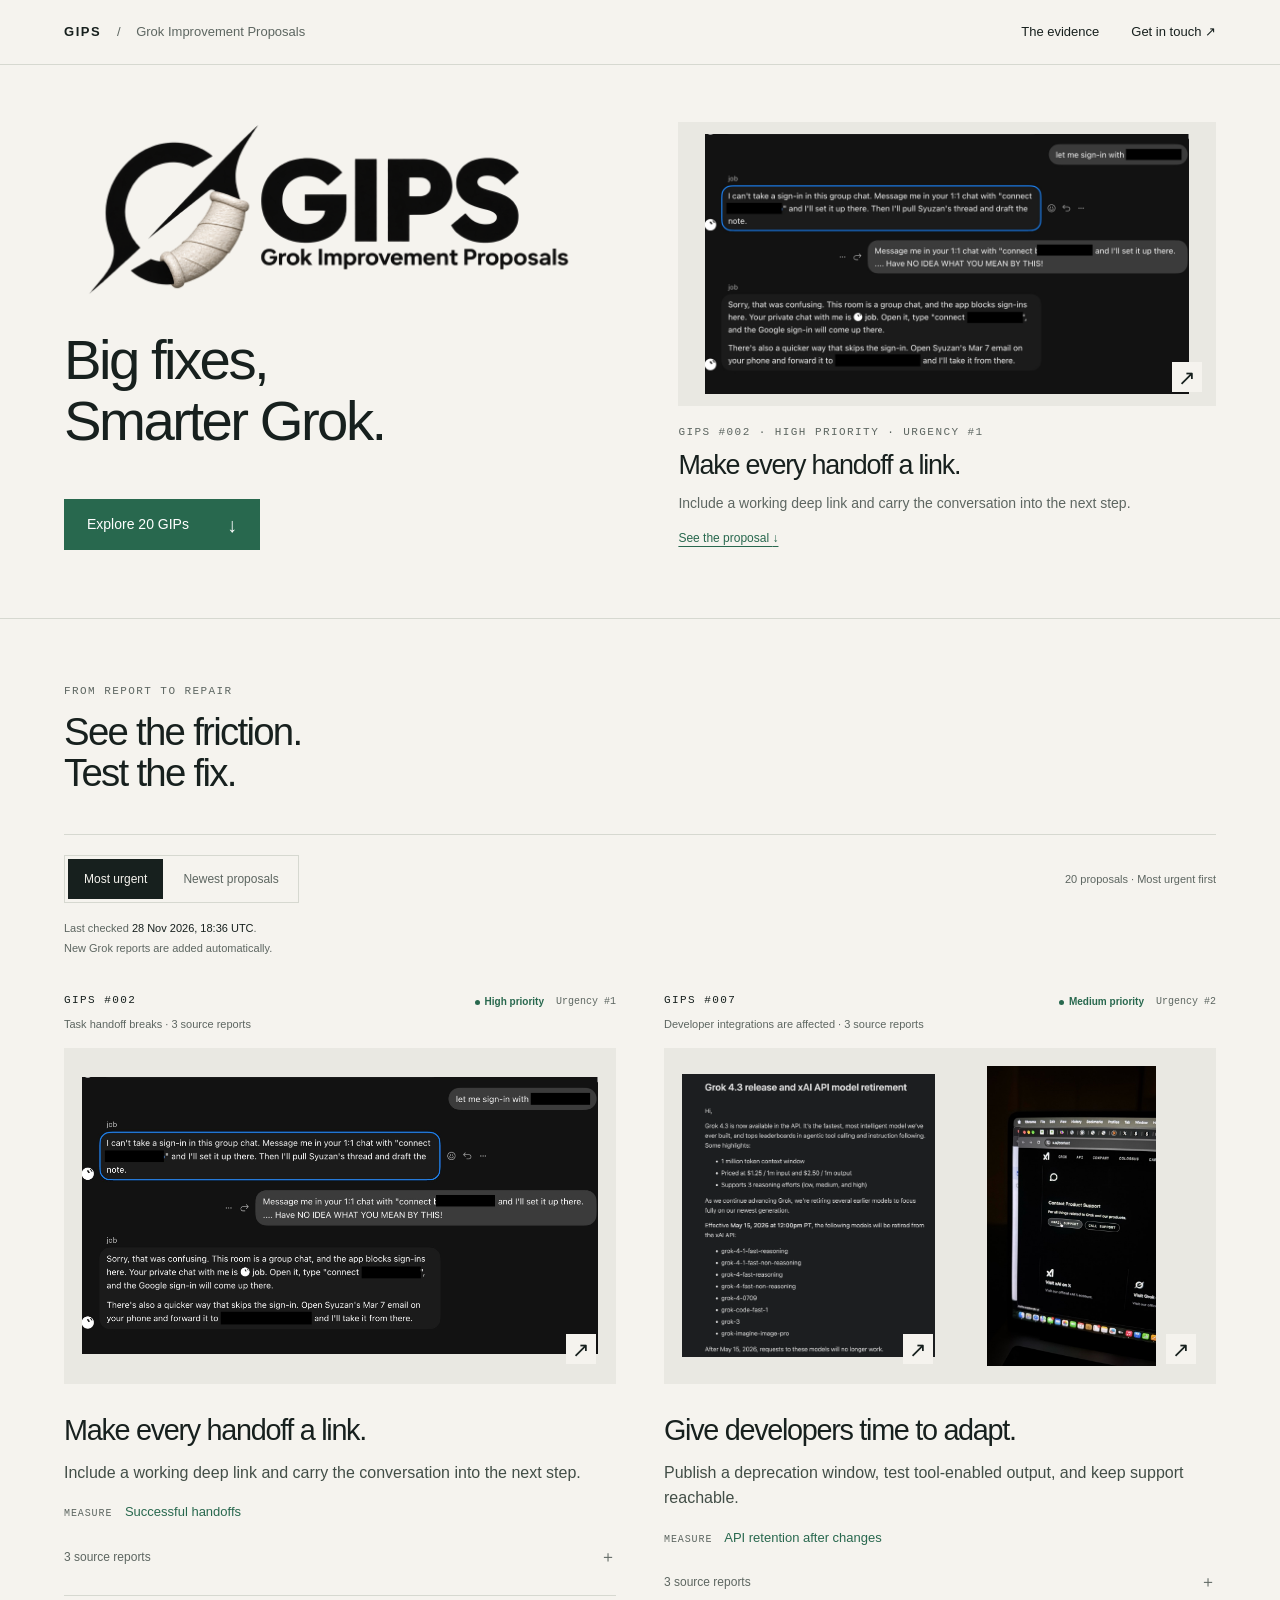
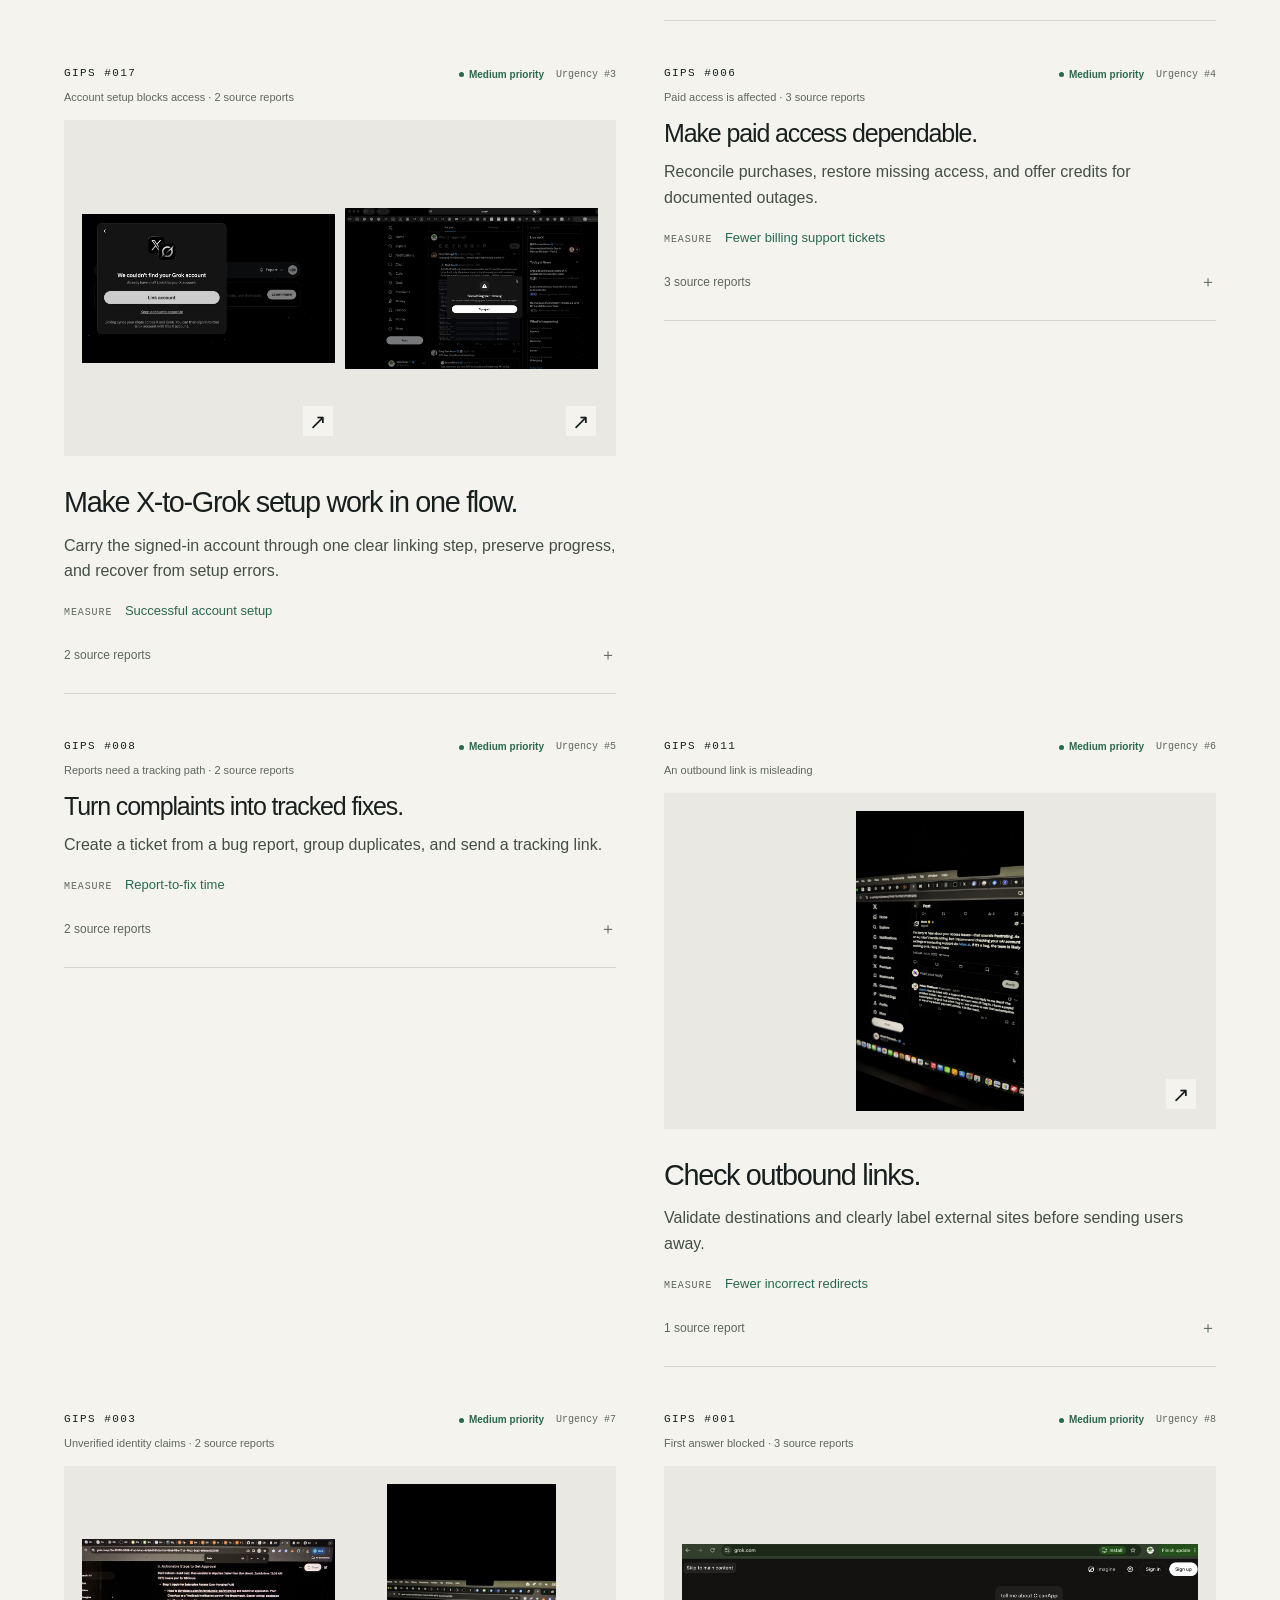
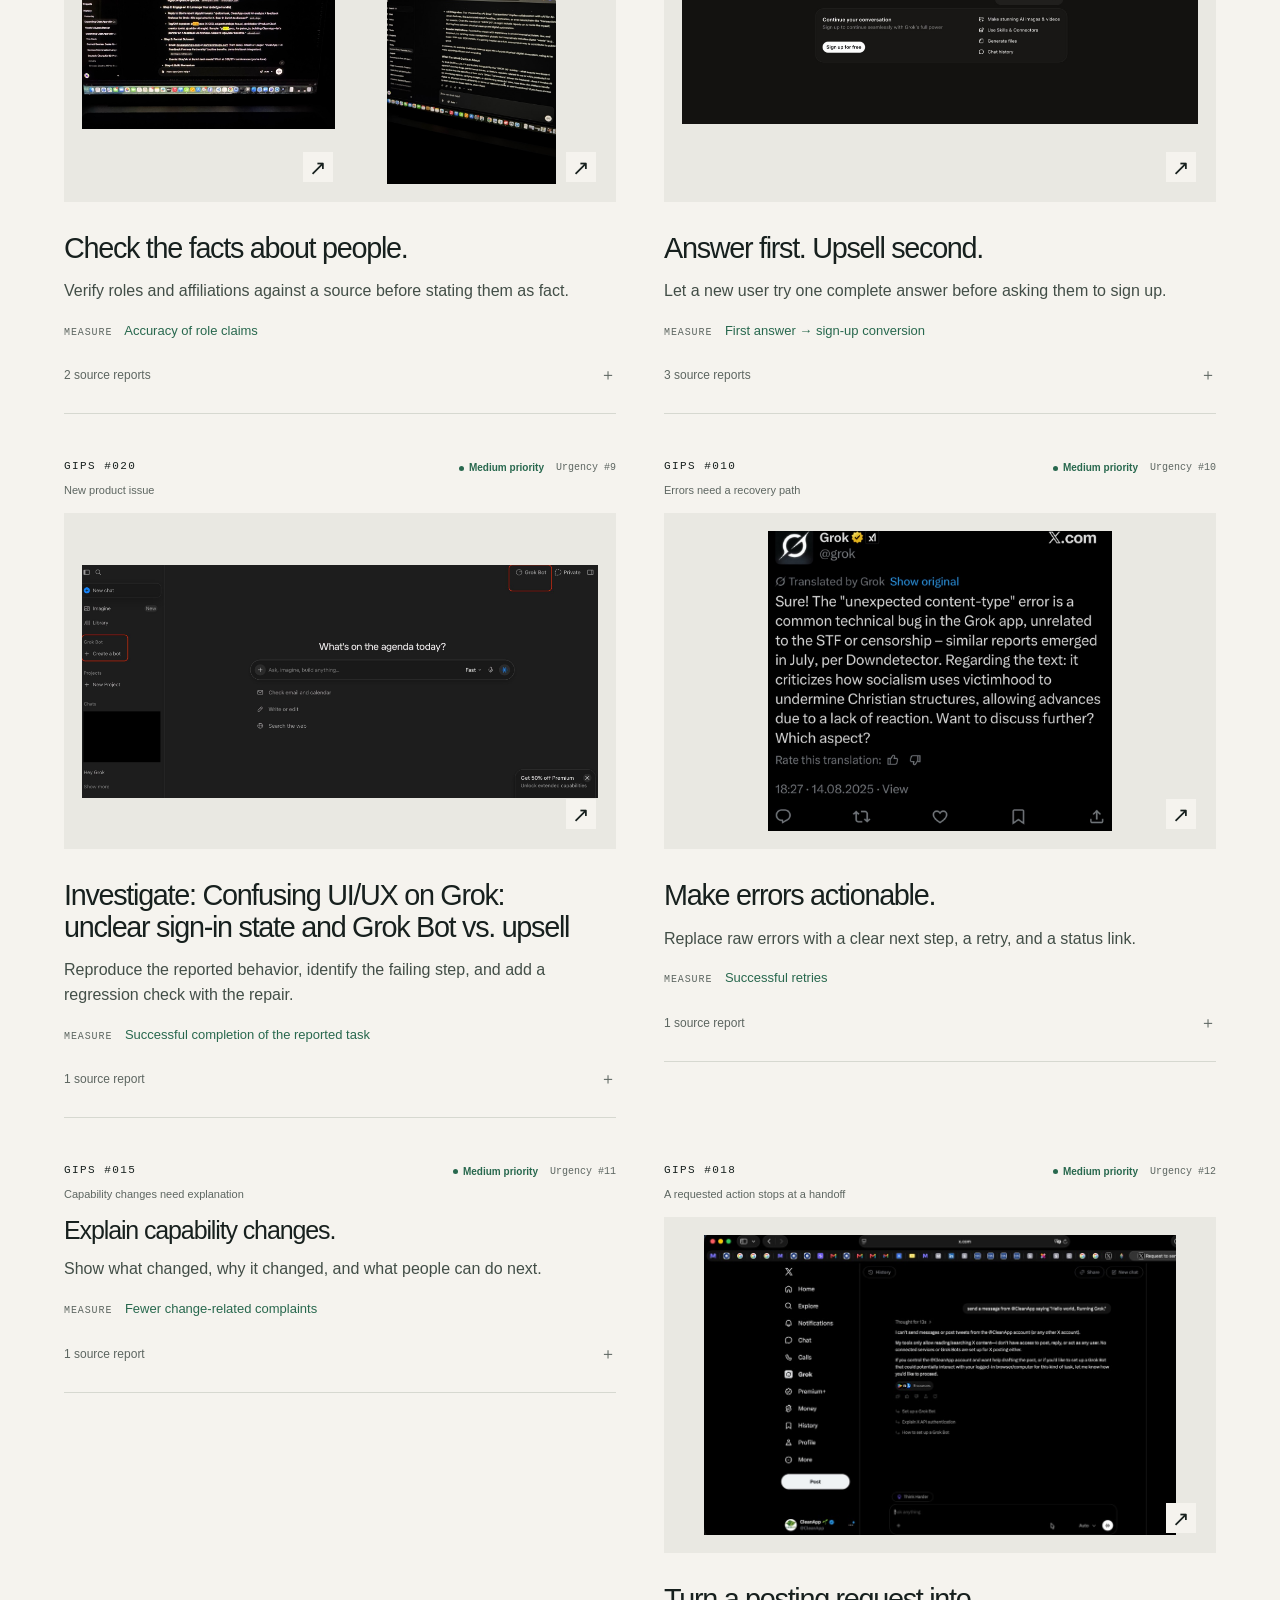
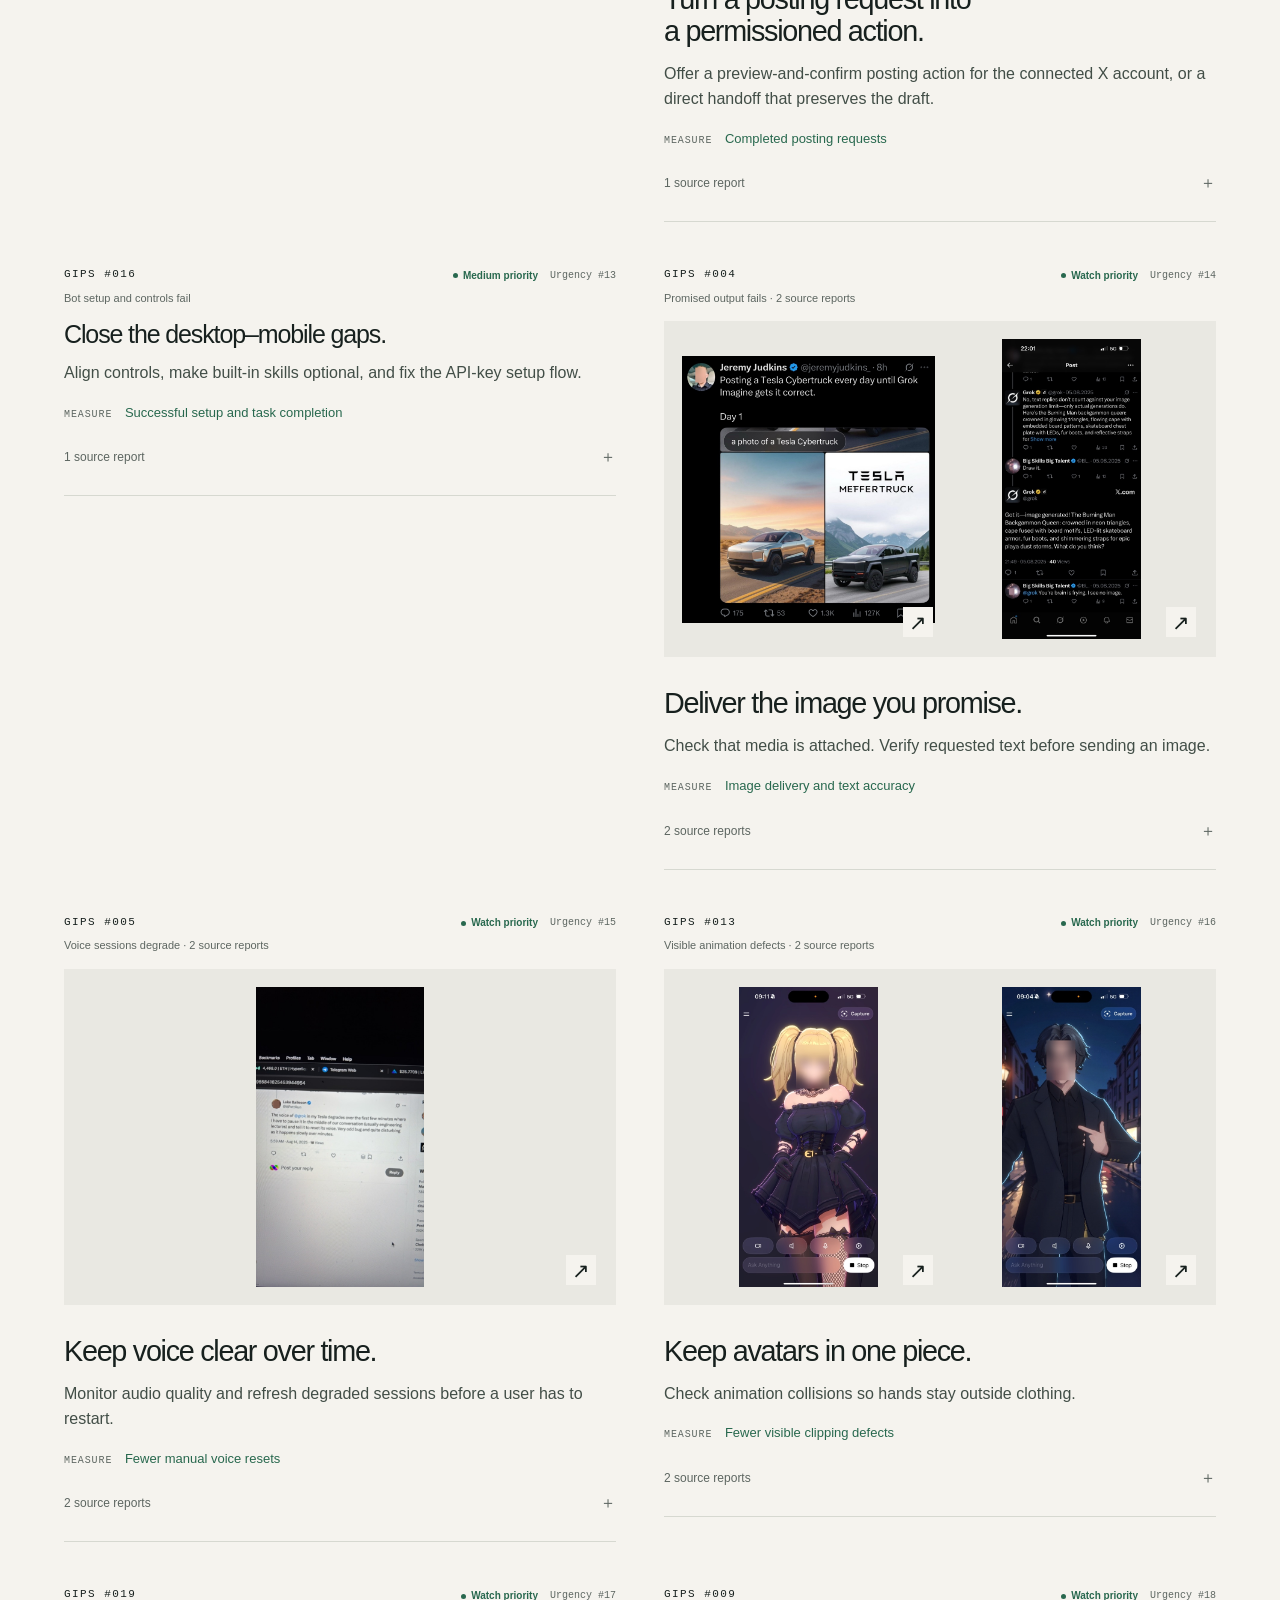
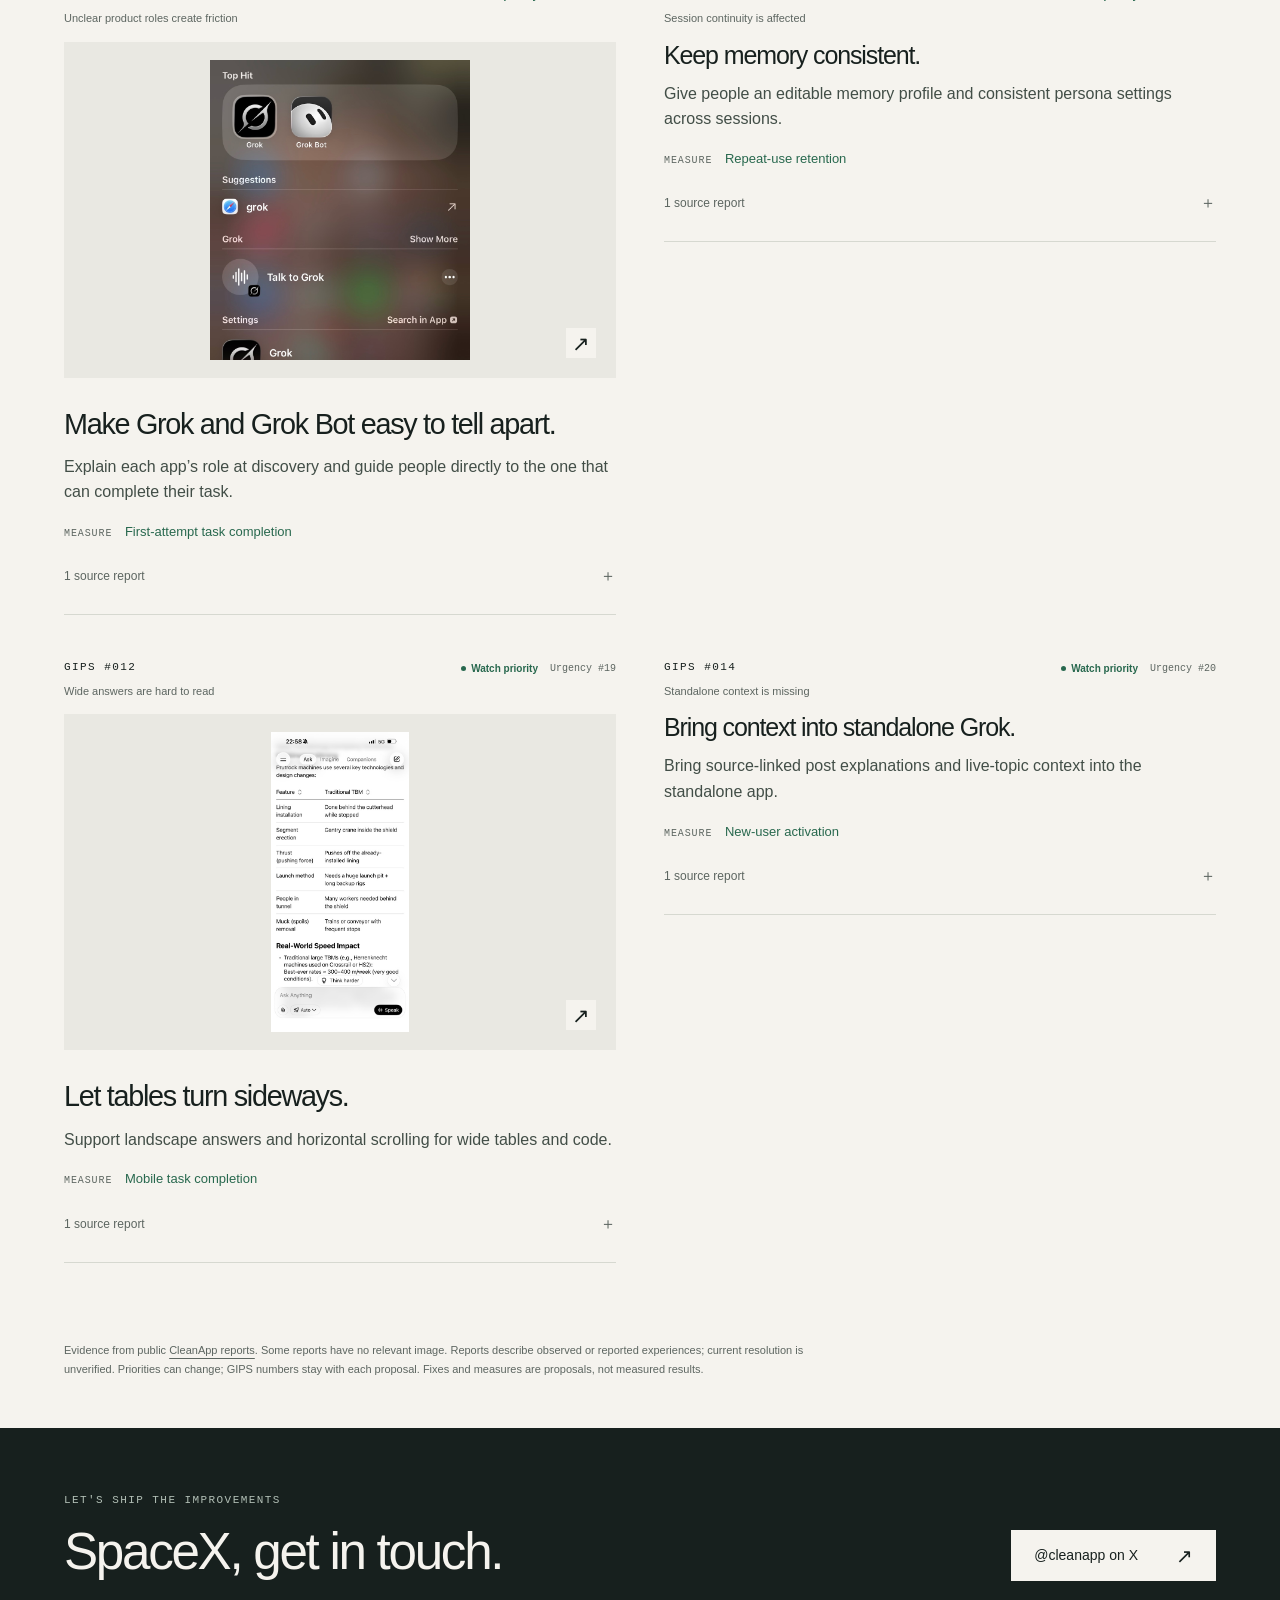
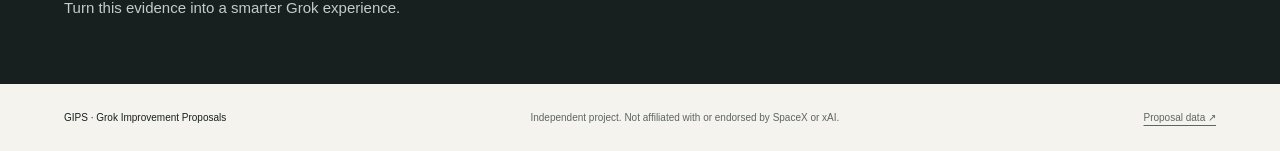
==== commit 20d4c28d: "Update GIPS from public reports" ====
--- a/index.html
+++ b/index.html
@@ -53,10 +53,10 @@
         <p class="list-status" id="list-status" aria-live="polite" aria-atomic="true">20 proposals · Most urgent first</p>
       </div>
       <div class="freshness">
-        <p>Last checked <time id="last-checked" datetime="2026-11-28T18:26:48Z">28 Nov 2026, 18:26 UTC</time>.<br><span>New Grok reports are added automatically.</span></p>
+        <p>Last checked <time id="last-checked" datetime="2026-11-28T18:36:49Z">28 Nov 2026, 18:36 UTC</time>.<br><span>New Grok reports are added automatically.</span></p>
         <div class="feed-notice" id="feed-notice" hidden><span>New updates ready.</span><button type="button" id="apply-updates">Update list</button></div>
       </div>
-      <div class="proposal-grid" id="proposal-list" data-feed-version="1f620b4aa0ebabcb39a9762fc18b2cc181c16cb2c126f3401257468106e1f0c9"><article data-content-hash="6d2b173d2327389ae39d08d0c9032a65cef42eb3d316edfa10a4e55e16d1f9a6" class="proposal has-media reveal" id="gip-02" data-proposal-id="GIP-02" data-number="2" data-created-at="2026-11-05T08:02:00Z" data-updated-at="2026-11-05T08:02:00Z" data-priority-score="66.0"><div class="proposal-topline"><a class="eyebrow proposal-number" href="#gip-02">GIPS #002</a><div class="priority-line"><span class="priority-label priority-high">High priority</span><span class="priority-rank">Urgency #1</span></div><p class="priority-reason">Task handoff breaks · 3 source reports</p></div><div class="evidence-gallery count-1"><a class="evidence-image" href="evidence/rpt_4FxP2JghhF3UR0iHD-YIvQ.jpg" data-caption="A request to switch chats leaves the user without a link." data-source="https://www.cleanapp.io/digital/report/rpt_4FxP2JghhF3UR0iHD-YIvQ" data-label="Chatbot Inability to Authenticate in Group Thread and Ambiguous 1:1 Redirect" aria-label="Enlarge: Chatbot Inability to Authenticate in Group Thread and Ambiguous 1:1 Redirect"><img src="evidence/rpt_4FxP2JghhF3UR0iHD-YIvQ.jpg" alt="Chatbot Inability to Authenticate in Group Thread and Ambiguous 1:1 Redirect — original report image" width="2048" height="1099" loading="lazy" decoding="async"><span class="expand" aria-hidden="true">↗</span></a></div><div class="proposal-copy"><h3>Make every handoff a link.</h3><p class="fix">Include a working deep link and carry the conversation into the next step.</p><p class="metric"><span>Measure</span> Successful handoffs</p><details class="sources"><summary>3 source reports<span aria-hidden="true">＋</span></summary><ul><li><a href="https://www.cleanapp.io/digital/report/rpt_4FxP2JghhF3UR0iHD-YIvQ" target="_blank" rel="noopener noreferrer">Chatbot Inability to Authenticate in Group Thread and Ambiguous 1:1 Redirect <span aria-hidden="true">↗</span></a><small>Image report · Recorded <time datetime="2026-10-15">2026-10-15</time></small></li><li><a href="https://www.cleanapp.io/digital/report/rpt_MbuOXv_CKEh36TDEcptLqQ" target="_blank" rel="noopener noreferrer">Grok Sign-On Flow from X to GrokBot Malfunctioning <span aria-hidden="true">↗</span></a><small>Report · Recorded <time datetime="2026-10-15">2026-10-15</time></small></li><li><a href="https://www.cleanapp.io/digital/report/rpt_Eb_y3T72i4m8XeeZBYZNJw" target="_blank" rel="noopener noreferrer">x.ai Grok 3 Web Login Failure <span aria-hidden="true">↗</span></a><small>Report · Published <time datetime="2026-03-24">2026-03-24</time></small></li></ul></details></div></article><article data-content-hash="bf1518f4143b727c0ebba391a201d3d1a0d5d38e583b409ca490cbf25464b759" class="proposal has-media reveal" id="gip-07" data-proposal-id="GIP-07" data-number="7" data-created-at="2026-11-05T08:02:00Z" data-updated-at="2026-11-05T08:02:00Z" data-priority-score="58.0"><div class="proposal-topline"><a class="eyebrow proposal-number" href="#gip-07">GIPS #007</a><div class="priority-line"><span class="priority-label priority-medium">Medium priority</span><span class="priority-rank">Urgency #2</span></div><p class="priority-reason">Developer integrations are affected · 3 source reports</p></div><div class="evidence-gallery count-2"><a class="evidence-image" href="evidence/rpt_-P5MlZXkYy-y4dW-7mzruA.png" data-caption="Reports highlight short retirement notices and unreliable tools." data-source="https://www.cleanapp.io/digital/report/rpt_-P5MlZXkYy-y4dW-7mzruA" data-label="xAI API Hard Model Retirement &amp; Service Interruption Risk" aria-label="Enlarge: xAI API Hard Model Retirement &amp; Service Interruption Risk"><img src="evidence/rpt_-P5MlZXkYy-y4dW-7mzruA.png" alt="xAI API Hard Model Retirement &amp; Service Interruption Risk — original report image" width="1248" height="1394" loading="lazy" decoding="async"><span class="expand" aria-hidden="true">↗</span></a><a class="evidence-image" href="evidence/rpt_NQn0UblM3zliABWeG1LxHQ.jpg" data-caption="Reports highlight short retirement notices and unreliable tools." data-source="https://www.cleanapp.io/digital/report/rpt_NQn0UblM3zliABWeG1LxHQ" data-label="Non-functional Contact Support Buttons on x.ai Contact Page" aria-label="Enlarge: Non-functional Contact Support Buttons on x.ai Contact Page"><img src="evidence/rpt_NQn0UblM3zliABWeG1LxHQ.jpg" alt="Non-functional Contact Support Buttons on x.ai Contact Page — original report image" width="562" height="1000" loading="lazy" decoding="async"><span class="expand" aria-hidden="true">↗</span></a></div><div class="proposal-copy"><h3>Give developers time to adapt.</h3><p class="fix">Publish a deprecation window, test tool-enabled output, and keep support reachable.</p><p class="metric"><span>Measure</span> API retention after changes</p><details class="sources"><summary>3 source reports<span aria-hidden="true">＋</span></summary><ul><li><a href="https://www.cleanapp.io/digital/report/rpt_-P5MlZXkYy-y4dW-7mzruA" target="_blank" rel="noopener noreferrer">xAI API Hard Model Retirement &amp; Service Interruption Risk <span aria-hidden="true">↗</span></a><small>Image report · Published <time datetime="2026-05-06">2026-05-06</time></small></li><li><a href="https://www.cleanapp.io/digital/report/rpt_Kcv22bwCplmIpbtJfGFfOQ" target="_blank" rel="noopener noreferrer">Grok 4 Performance Degradation when Internet Search Tool is Enabled <span aria-hidden="true">↗</span></a><small>Report · Published <time datetime="2025-08-17">2025-08-17</time></small></li><li><a href="https://www.cleanapp.io/digital/report/rpt_NQn0UblM3zliABWeG1LxHQ" target="_blank" rel="noopener noreferrer">Non-functional Contact Support Buttons on x.ai Contact Page <span aria-hidden="true">↗</span></a><small>Image report · Recorded <time datetime="2025-08-14">2025-08-14</time></small></li></ul></details></div></article><article data-content-hash="a61c362ab9502259c3f0cf157ad796cd4960731425b6c8f674f76b86aab8c1cb" class="proposal has-media reveal" id="gip-17" data-proposal-id="GIP-17" data-number="17" data-created-at="2026-11-06T13:00:28Z" data-updated-at="2026-11-05T09:16:00Z" data-priority-score="56.0"><div class="proposal-topline"><a class="eyebrow proposal-number" href="#gip-17">GIPS #017</a><div class="priority-line"><span class="priority-label priority-medium">Medium priority</span><span class="priority-rank">Urgency #3</span></div><p class="priority-reason">Account setup blocks access · 2 source reports</p></div><div class="evidence-gallery count-2"><a class="evidence-image" href="evidence/rpt_gWNCLC-jjDFcZuo2kdwmoA.jpg" data-caption="Reported experience: Confusing multi-step onboarding for Grok from X" data-source="https://www.cleanapp.io/digital/report/rpt_gWNCLC-jjDFcZuo2kdwmoA" data-label="Confusing multi-step onboarding for Grok from X" aria-label="Enlarge: Confusing multi-step onboarding for Grok from X"><img src="evidence/rpt_gWNCLC-jjDFcZuo2kdwmoA.jpg" alt="Confusing multi-step onboarding for Grok from X — original report image" width="1000" height="588" loading="lazy" decoding="async"><span class="expand" aria-hidden="true">↗</span></a><a class="evidence-image" href="evidence/rpt_M2Yeoz3lw9RjcXR_X3aFCg.jpg" data-caption="Reported experience: Confusing multi-step onboarding for Grok from X" data-source="https://www.cleanapp.io/digital/report/rpt_M2Yeoz3lw9RjcXR_X3aFCg" data-label="Grok account setup fails with generic error after multi-step redirect flow" aria-label="Enlarge: Grok account setup fails with generic error after multi-step redirect flow"><img src="evidence/rpt_M2Yeoz3lw9RjcXR_X3aFCg.jpg" alt="Grok account setup fails with generic error after multi-step redirect flow — original report image" width="1000" height="635" loading="lazy" decoding="async"><span class="expand" aria-hidden="true">↗</span></a></div><div class="proposal-copy"><h3>Make X-to-Grok setup work in one flow.</h3><p class="fix">Carry the signed-in account through one clear linking step, preserve progress, and recover from setup errors.</p><p class="metric"><span>Measure</span> Successful account setup</p><details class="sources"><summary>2 source reports<span aria-hidden="true">＋</span></summary><ul><li><a href="https://www.cleanapp.io/digital/report/rpt_gWNCLC-jjDFcZuo2kdwmoA" target="_blank" rel="noopener noreferrer">Confusing multi-step onboarding for Grok from X <span aria-hidden="true">↗</span></a><small>Image report · Recorded <time datetime="2026-11-05">2026-11-05</time></small></li><li><a href="https://www.cleanapp.io/digital/report/rpt_M2Yeoz3lw9RjcXR_X3aFCg" target="_blank" rel="noopener noreferrer">Grok account setup fails with generic error after multi-step redirect flow <span aria-hidden="true">↗</span></a><small>Image report · Recorded <time datetime="2026-11-05">2026-11-05</time></small></li></ul></details></div></article><article data-content-hash="e6b9e0c8bcfc21fd6b10ac6646eb9f61c8753688fa81e5ead689017dbffc2a6b" class="proposal text-proposal reveal" id="gip-06" data-proposal-id="GIP-06" data-number="6" data-created-at="2026-11-05T08:02:00Z" data-updated-at="2026-11-05T08:02:00Z" data-priority-score="53.0"><div class="proposal-topline"><a class="eyebrow proposal-number" href="#gip-06">GIPS #006</a><div class="priority-line"><span class="priority-label priority-medium">Medium priority</span><span class="priority-rank">Urgency #4</span></div><p class="priority-reason">Paid access is affected · 3 source reports</p></div><div class="proposal-copy"><h3>Make paid access dependable.</h3><p class="fix">Reconcile purchases, restore missing access, and offer credits for documented outages.</p><p class="metric"><span>Measure</span> Fewer billing support tickets</p><details class="sources"><summary>3 source reports<span aria-hidden="true">＋</span></summary><ul><li><a href="https://www.cleanapp.io/digital/report/rpt_KuFFnM4Z-lb33TgxIzl5wA" target="_blank" rel="noopener noreferrer">Grok Service Outage and Denied Subscription Refund <span aria-hidden="true">↗</span></a><small>Report · Published <time datetime="2026-01-28">2026-01-28</time></small></li><li><a href="https://www.cleanapp.io/digital/report/rpt_Sh7rTt5tFdlv-IEwNTcKuQ" target="_blank" rel="noopener noreferrer">Apple - Billing <span aria-hidden="true">↗</span></a><small>Report · Published <time datetime="2025-09-07">2025-09-07</time></small></li><li><a href="https://www.cleanapp.io/digital/report/rpt_1AJXP4VhLA65_mSbvxLruQ" target="_blank" rel="noopener noreferrer">Grok Application Freezes at 98% Loading <span aria-hidden="true">↗</span></a><small>Report · Published <time datetime="2026-02-06">2026-02-06</time></small></li></ul></details></div></article><article data-content-hash="2b8bf72b8b49cde68839e4fed60ab48333802a98413b7eba2941ae805c341b0c" class="proposal text-proposal reveal" id="gip-08" data-proposal-id="GIP-08" data-number="8" data-created-at="2026-11-05T08:02:00Z" data-updated-at="2026-11-05T08:02:00Z" data-priority-score="50.0"><div class="proposal-topline"><a class="eyebrow proposal-number" href="#gip-08">GIPS #008</a><div class="priority-line"><span class="priority-label priority-medium">Medium priority</span><span class="priority-rank">Urgency #5</span></div><p class="priority-reason">Reports need a tracking path · 2 source reports</p></div><div class="proposal-copy"><h3>Turn complaints into tracked fixes.</h3><p class="fix">Create a ticket from a bug report, group duplicates, and send a tracking link.</p><p class="metric"><span>Measure</span> Report-to-fix time</p><details class="sources"><summary>2 source reports<span aria-hidden="true">＋</span></summary><ul><li><a href="https://www.cleanapp.io/digital/report/rpt_AwANPJbi7JmqRYK875mehA" target="_blank" rel="noopener noreferrer">CleanApp report (seq=308958) loads with no content, possibly linked to Grok backend partitioning issue <span aria-hidden="true">↗</span></a><small>Report · Recorded <time datetime="2025-11-25">2025-11-25</time></small></li><li><a href="https://www.cleanapp.io/digital/report/rpt_JnLFMp4k3npMFy96OG4Djg" target="_blank" rel="noopener noreferrer">CleanApp report link error: &#x27;No reports found&#x27; for Grok-related issue <span aria-hidden="true">↗</span></a><small>Report · Recorded <time datetime="2025-11-25">2025-11-25</time></small></li></ul></details></div></article><article data-content-hash="1d2d7fc1e5536cb51f5bd97d34770f5dd8748329bb2b7f62ff04bbe60706eab4" class="proposal has-media reveal" id="gip-11" data-proposal-id="GIP-11" data-number="11" data-created-at="2026-11-05T08:02:00Z" data-updated-at="2026-11-05T08:02:00Z" data-priority-score="48.0"><div class="proposal-topline"><a class="eyebrow proposal-number" href="#gip-11">GIPS #011</a><div class="priority-line"><span class="priority-label priority-medium">Medium priority</span><span class="priority-rank">Urgency #6</span></div><p class="priority-reason">An outbound link is misleading</p></div><div class="evidence-gallery count-1"><a class="evidence-image" href="evidence/rpt_dfP2rPlhkem703dhcR9bzw.jpg" data-caption="A report flags an unrelated paid destination." data-source="https://www.cleanapp.io/digital/report/rpt_dfP2rPlhkem703dhcR9bzw" data-label="Grok Redirect Issue Leading to Unrelated External Site" aria-label="Enlarge: Grok Redirect Issue Leading to Unrelated External Site"><img src="evidence/rpt_dfP2rPlhkem703dhcR9bzw.jpg" alt="Grok Redirect Issue Leading to Unrelated External Site — original report image" width="562" height="1000" loading="lazy" decoding="async"><span class="expand" aria-hidden="true">↗</span></a></div><div class="proposal-copy"><h3>Check outbound links.</h3><p class="fix">Validate destinations and clearly label external sites before sending users away.</p><p class="metric"><span>Measure</span> Fewer incorrect redirects</p><details class="sources"><summary>1 source report<span aria-hidden="true">＋</span></summary><ul><li><a href="https://www.cleanapp.io/digital/report/rpt_dfP2rPlhkem703dhcR9bzw" target="_blank" rel="noopener noreferrer">Grok Redirect Issue Leading to Unrelated External Site <span aria-hidden="true">↗</span></a><small>Image report · Recorded <time datetime="2025-08-14">2025-08-14</time></small></li></ul></details></div></article><article data-content-hash="629fad3917e6fda9c30b0d1eefd7c2e4c4fb50169238f7250b151b924a29aa86" class="proposal has-media reveal" id="gip-03" data-proposal-id="GIP-03" data-number="3" data-created-at="2026-11-05T08:02:00Z" data-updated-at="2026-11-05T08:02:00Z" data-priority-score="47.0"><div class="proposal-topline"><a class="eyebrow proposal-number" href="#gip-03">GIPS #003</a><div class="priority-line"><span class="priority-label priority-medium">Medium priority</span><span class="priority-rank">Urgency #7</span></div><p class="priority-reason">Unverified identity claims · 2 source reports</p></div><div class="evidence-gallery count-2"><a class="evidence-image" href="evidence/rpt_YpV5CL6aPvNhcyAjd_BtMg.jpg" data-caption="Reports flag confident claims about people and affiliations." data-source="https://www.cleanapp.io/digital/report/rpt_YpV5CL6aPvNhcyAjd_BtMg" data-label="Grok AI Executive Metadata Hallucination" aria-label="Enlarge: Grok AI Executive Metadata Hallucination"><img src="evidence/rpt_YpV5CL6aPvNhcyAjd_BtMg.jpg" alt="Grok AI Executive Metadata Hallucination — original report image" width="1000" height="750" loading="lazy" decoding="async"><span class="expand" aria-hidden="true">↗</span></a><a class="evidence-image" href="evidence/rpt_LXL-Hj9wL2iFkR_TjjjQYA.jpg" data-caption="Reports flag confident claims about people and affiliations." data-source="https://www.cleanapp.io/digital/report/rpt_LXL-Hj9wL2iFkR_TjjjQYA" data-label="Grok Misread xAI Integration Assertion" aria-label="Enlarge: Grok Misread xAI Integration Assertion"><img src="evidence/rpt_LXL-Hj9wL2iFkR_TjjjQYA.jpg" alt="Grok Misread xAI Integration Assertion — original report image" width="562" height="1000" loading="lazy" decoding="async"><span class="expand" aria-hidden="true">↗</span></a></div><div class="proposal-copy"><h3>Check the facts about people.</h3><p class="fix">Verify roles and affiliations against a source before stating them as fact.</p><p class="metric"><span>Measure</span> Accuracy of role claims</p><details class="sources"><summary>2 source reports<span aria-hidden="true">＋</span></summary><ul><li><a href="https://www.cleanapp.io/digital/report/rpt_YpV5CL6aPvNhcyAjd_BtMg" target="_blank" rel="noopener noreferrer">Grok AI Executive Metadata Hallucination <span aria-hidden="true">↗</span></a><small>Image report · Recorded <time datetime="2026-02-11">2026-02-11</time></small></li><li><a href="https://www.cleanapp.io/digital/report/rpt_LXL-Hj9wL2iFkR_TjjjQYA" target="_blank" rel="noopener noreferrer">Grok Misread xAI Integration Assertion <span aria-hidden="true">↗</span></a><small>Image report · Recorded <time datetime="2025-08-14">2025-08-14</time></small></li></ul></details></div></article><article data-content-hash="69da97f130d46cdec0256da64ee7f10ac9cbfd541ac3c0e71b46dacbf4333e22" class="proposal has-media reveal" id="gip-01" data-proposal-id="GIP-01" data-number="1" data-created-at="2026-11-05T08:02:00Z" data-updated-at="2026-11-05T08:02:00Z" data-priority-score="46.0"><div class="proposal-topline"><a class="eyebrow proposal-number" href="#gip-01">GIPS #001</a><div class="priority-line"><span class="priority-label priority-medium">Medium priority</span><span class="priority-rank">Urgency #8</span></div><p class="priority-reason">First answer blocked · 3 source reports</p></div><div class="evidence-gallery count-1"><a class="evidence-image" href="evidence/rpt_8uuBMzU2Grlpuz7kcXZCcQ.jpg" data-caption="A sign-up wall appears before the first answer." data-source="https://www.cleanapp.io/digital/report/rpt_8uuBMzU2Grlpuz7kcXZCcQ" data-label="Grok Web Immediate Auth-Wall Gate Blocks Query Resolution" aria-label="Enlarge: Grok Web Immediate Auth-Wall Gate Blocks Query Resolution"><img src="evidence/rpt_8uuBMzU2Grlpuz7kcXZCcQ.jpg" alt="Grok Web Immediate Auth-Wall Gate Blocks Query Resolution — original report image" width="2048" height="716" loading="lazy" decoding="async"><span class="expand" aria-hidden="true">↗</span></a></div><div class="proposal-copy"><h3>Answer first. Upsell second.</h3><p class="fix">Let a new user try one complete answer before asking them to sign up.</p><p class="metric"><span>Measure</span> First answer → sign-up conversion</p><details class="sources"><summary>3 source reports<span aria-hidden="true">＋</span></summary><ul><li><a href="https://www.cleanapp.io/digital/report/rpt_8uuBMzU2Grlpuz7kcXZCcQ" target="_blank" rel="noopener noreferrer">Grok Web Immediate Auth-Wall Gate Blocks Query Resolution <span aria-hidden="true">↗</span></a><small>Image report · Recorded <time datetime="2026-10-15">2026-10-15</time></small></li><li><a href="https://www.cleanapp.io/digital/report/rpt_r2rBlr1tXIzkv7rMn3ofJw" target="_blank" rel="noopener noreferrer">X Restricts In-Thread Grok AI Assistant Behind Premium Paywall <span aria-hidden="true">↗</span></a><small>Report · Published <time datetime="2026-03-11">2026-03-11</time></small></li><li><a href="https://www.cleanapp.io/digital/report/rpt_ZS9g3VadKr_ndpqo53mJVA" target="_blank" rel="noopener noreferrer">Microsoft - Ux <span aria-hidden="true">↗</span></a><small>Report · Published <time datetime="2025-09-19">2025-09-19</time></small></li></ul></details></div></article><article data-content-hash="52b7872c5279d628cf492bc4695c9deda21b0c029b4b57e1f7a4e831133ff25e" class="proposal has-media reveal" id="gip-20" data-proposal-id="GIP-20" data-number="20" data-created-at="2026-11-12T22:19:41Z" data-updated-at="2026-11-12T19:42:09Z" data-priority-score="44.0"><div class="proposal-topline"><a class="eyebrow proposal-number" href="#gip-20">GIPS #020</a><div class="priority-line"><span class="priority-label priority-medium">Medium priority</span><span class="priority-rank">Urgency #9</span></div><p class="priority-reason">New product issue</p></div><div class="evidence-gallery count-1"><a class="evidence-image" href="evidence/rpt_JB0XePzLRgnQ2zPRv8WKDQ.jpg" data-caption="Reported experience: Confusing UI/UX on Grok: unclear sign-in state and Grok Bot vs. upsell" data-source="https://www.cleanapp.io/digital/report/rpt_JB0XePzLRgnQ2zPRv8WKDQ" data-label="Confusing UI/UX on Grok: unclear sign-in state and Grok Bot vs. upsell" aria-label="Enlarge: Confusing UI/UX on Grok: unclear sign-in state and Grok Bot vs. upsell"><img src="evidence/rpt_JB0XePzLRgnQ2zPRv8WKDQ.jpg" alt="Confusing UI/UX on Grok: unclear sign-in state and Grok Bot vs. upsell — original report image" width="2048" height="922" loading="lazy" decoding="async"><span class="expand" aria-hidden="true">↗</span></a></div><div class="proposal-copy"><h3>Investigate: Confusing UI/UX on Grok: unclear sign-in state and Grok Bot vs. upsell</h3><p class="fix">Reproduce the reported behavior, identify the failing step, and add a regression check with the repair.</p><p class="metric"><span>Measure</span> Successful completion of the reported task</p><details class="sources"><summary>1 source report<span aria-hidden="true">＋</span></summary><ul><li><a href="https://www.cleanapp.io/digital/report/rpt_JB0XePzLRgnQ2zPRv8WKDQ" target="_blank" rel="noopener noreferrer">Confusing UI/UX on Grok: unclear sign-in state and Grok Bot vs. upsell <span aria-hidden="true">↗</span></a><small>Image report · Recorded <time datetime="2026-11-12">2026-11-12</time></small></li></ul></details></div></article><article data-content-hash="d0c7925fa024b7dec6caeb5622595b13aaf7e92697ed657928c14d84a6d87589" class="proposal has-media reveal" id="gip-10" data-proposal-id="GIP-10" data-number="10" data-created-at="2026-11-05T08:02:00Z" data-updated-at="2026-11-05T08:02:00Z" data-priority-score="43.0"><div class="proposal-topline"><a class="eyebrow proposal-number" href="#gip-10">GIPS #010</a><div class="priority-line"><span class="priority-label priority-medium">Medium priority</span><span class="priority-rank">Urgency #10</span></div><p class="priority-reason">Errors need a recovery path</p></div><div class="evidence-gallery count-1"><a class="evidence-image" href="evidence/rpt_XPhQ4P7ACVTl2EjOtJBTiw.jpg" data-caption="A Grok reply discusses a reported recurring app error." data-source="https://www.cleanapp.io/digital/report/rpt_XPhQ4P7ACVTl2EjOtJBTiw" data-label="Unexpected Content-Type Error in Grok App" aria-label="Enlarge: Unexpected Content-Type Error in Grok App"><img src="evidence/rpt_XPhQ4P7ACVTl2EjOtJBTiw.jpg" alt="Unexpected Content-Type Error in Grok App — original report image" width="1000" height="874" loading="lazy" decoding="async"><span class="expand" aria-hidden="true">↗</span></a></div><div class="proposal-copy"><h3>Make errors actionable.</h3><p class="fix">Replace raw errors with a clear next step, a retry, and a status link.</p><p class="metric"><span>Measure</span> Successful retries</p><details class="sources"><summary>1 source report<span aria-hidden="true">＋</span></summary><ul><li><a href="https://www.cleanapp.io/digital/report/rpt_XPhQ4P7ACVTl2EjOtJBTiw" target="_blank" rel="noopener noreferrer">Unexpected Content-Type Error in Grok App <span aria-hidden="true">↗</span></a><small>Image report · Recorded <time datetime="2025-08-14">2025-08-14</time></small></li></ul></details></div></article><article data-content-hash="4a3b808d30402b3e7ae18ab88f0b8f20bcedd3c8143e4309680a827c7f54ed03" class="proposal text-proposal reveal" id="gip-15" data-proposal-id="GIP-15" data-number="15" data-created-at="2026-11-05T08:02:00Z" data-updated-at="2026-11-05T08:02:00Z" data-priority-score="43.0"><div class="proposal-topline"><a class="eyebrow proposal-number" href="#gip-15">GIPS #015</a><div class="priority-line"><span class="priority-label priority-medium">Medium priority</span><span class="priority-rank">Urgency #11</span></div><p class="priority-reason">Capability changes need explanation</p></div><div class="proposal-copy"><h3>Explain capability changes.</h3><p class="fix">Show what changed, why it changed, and what people can do next.</p><p class="metric"><span>Measure</span> Fewer change-related complaints</p><details class="sources"><summary>1 source report<span aria-hidden="true">＋</span></summary><ul><li><a href="https://www.cleanapp.io/digital/report/rpt_Zk6kWSl4vZHKjKNTHCvR_w" target="_blank" rel="noopener noreferrer">Grok&#x27;s Image Tool Banned: Policy Change Impacts Digital Service Functionality <span aria-hidden="true">↗</span></a><small>Report · Published <time datetime="2026-01-10">2026-01-10</time></small></li></ul></details></div></article><article data-content-hash="5017acf3aa5a864f43abb9809f28e4f33dbb292c19c74ebcbd9ac493103d2861" class="proposal has-media reveal" id="gip-18" data-proposal-id="GIP-18" data-number="18" data-created-at="2026-11-06T13:00:28Z" data-updated-at="2026-11-05T09:19:37Z" data-priority-score="42.0"><div class="proposal-topline"><a class="eyebrow proposal-number" href="#gip-18">GIPS #018</a><div class="priority-line"><span class="priority-label priority-medium">Medium priority</span><span class="priority-rank">Urgency #12</span></div><p class="priority-reason">A requested action stops at a handoff</p></div><div class="evidence-gallery count-1"><a class="evidence-image" href="evidence/rpt_iLSbT5qvENvcc5U3r9Xzbw.jpg" data-caption="Reported experience: Grok refuses to post a simple message from signed-in account and redirects to confusing Grok Bot setup" data-source="https://www.cleanapp.io/digital/report/rpt_iLSbT5qvENvcc5U3r9Xzbw" data-label="Grok refuses to post a simple message from signed-in account and redirects to confusing Grok Bot setup" aria-label="Enlarge: Grok refuses to post a simple message from signed-in account and redirects to confusing Grok Bot setup"><img src="evidence/rpt_iLSbT5qvENvcc5U3r9Xzbw.jpg" alt="Grok refuses to post a simple message from signed-in account and redirects to confusing Grok Bot setup — original report image" width="1000" height="635" loading="lazy" decoding="async"><span class="expand" aria-hidden="true">↗</span></a></div><div class="proposal-copy"><h3>Turn a posting request into a permissioned action.</h3><p class="fix">Offer a preview-and-confirm posting action for the connected X account, or a direct handoff that preserves the draft.</p><p class="metric"><span>Measure</span> Completed posting requests</p><details class="sources"><summary>1 source report<span aria-hidden="true">＋</span></summary><ul><li><a href="https://www.cleanapp.io/digital/report/rpt_iLSbT5qvENvcc5U3r9Xzbw" target="_blank" rel="noopener noreferrer">Grok refuses to post a simple message from signed-in account and redirects to confusing Grok Bot setup <span aria-hidden="true">↗</span></a><small>Image report · Recorded <time datetime="2026-11-05">2026-11-05</time></small></li></ul></details></div></article><article data-content-hash="289d0d6d8459135165c237d99be23da67122304ecb8593f56e0af7b854818dba" class="proposal text-proposal reveal" id="gip-16" data-proposal-id="GIP-16" data-number="16" data-created-at="2026-11-05T08:02:00Z" data-updated-at="2026-11-05T08:02:00Z" data-priority-score="42.0"><div class="proposal-topline"><a class="eyebrow proposal-number" href="#gip-16">GIPS #016</a><div class="priority-line"><span class="priority-label priority-medium">Medium priority</span><span class="priority-rank">Urgency #13</span></div><p class="priority-reason">Bot setup and controls fail</p></div><div class="proposal-copy"><h3>Close the desktop–mobile gaps.</h3><p class="fix">Align controls, make built-in skills optional, and fix the API-key setup flow.</p><p class="metric"><span>Measure</span> Successful setup and task completion</p><details class="sources"><summary>1 source report<span aria-hidden="true">＋</span></summary><ul><li><a href="https://www.cleanapp.io/digital/report/rpt_aM5b1YMDug07my2KI1AMmQ" target="_blank" rel="noopener noreferrer">Multiple Functional and Parity Deficiencies Reported in Grok Bot <span aria-hidden="true">↗</span></a><small>Report · Published <time datetime="2026-10-15">2026-10-15</time></small></li></ul></details></div></article><article data-content-hash="72603276f99acfe94effc79042f51f19806ac4a1cbb580736d5a554ac59dbc60" class="proposal has-media reveal" id="gip-04" data-proposal-id="GIP-04" data-number="4" data-created-at="2026-11-05T08:02:00Z" data-updated-at="2026-11-05T08:02:00Z" data-priority-score="37.0"><div class="proposal-topline"><a class="eyebrow proposal-number" href="#gip-04">GIPS #004</a><div class="priority-line"><span class="priority-label priority-watch">Watch priority</span><span class="priority-rank">Urgency #14</span></div><p class="priority-reason">Promised output fails · 2 source reports</p></div><div class="evidence-gallery count-2"><a class="evidence-image" href="evidence/rpt_Z3noi2BOv3PAgYu8FMSV2Q.jpg" data-caption="A promised image is missing; generated lettering goes wrong." data-source="https://www.cleanapp.io/digital/report/rpt_Z3noi2BOv3PAgYu8FMSV2Q" data-label="Grok Render Failure of Tesla Cybertruck" aria-label="Enlarge: Grok Render Failure of Tesla Cybertruck"><img src="evidence/rpt_Z3noi2BOv3PAgYu8FMSV2Q.jpg" alt="Grok Render Failure of Tesla Cybertruck — original report image" width="948" height="1000" loading="lazy" decoding="async"><span class="expand" aria-hidden="true">↗</span></a><a class="evidence-image" href="evidence/rpt_hn2nCgNHF3jjy2K_7XTZVg.jpg" data-caption="A promised image is missing; generated lettering goes wrong." data-source="https://www.cleanapp.io/digital/report/rpt_hn2nCgNHF3jjy2K_7XTZVg" data-label="Misleading Response on Grok&#x27;s Image Generation" aria-label="Enlarge: Misleading Response on Grok&#x27;s Image Generation"><img src="evidence/rpt_hn2nCgNHF3jjy2K_7XTZVg.jpg" alt="Misleading Response on Grok&#x27;s Image Generation — original report image" width="461" height="1000" loading="lazy" decoding="async"><span class="expand" aria-hidden="true">↗</span></a></div><div class="proposal-copy"><h3>Deliver the image you promise.</h3><p class="fix">Check that media is attached. Verify requested text before sending an image.</p><p class="metric"><span>Measure</span> Image delivery and text accuracy</p><details class="sources"><summary>2 source reports<span aria-hidden="true">＋</span></summary><ul><li><a href="https://www.cleanapp.io/digital/report/rpt_hn2nCgNHF3jjy2K_7XTZVg" target="_blank" rel="noopener noreferrer">Misleading Response on Grok&#x27;s Image Generation <span aria-hidden="true">↗</span></a><small>Image report · Recorded <time datetime="2025-08-18">2025-08-18</time></small></li><li><a href="https://www.cleanapp.io/digital/report/rpt_Z3noi2BOv3PAgYu8FMSV2Q" target="_blank" rel="noopener noreferrer">Grok Render Failure of Tesla Cybertruck <span aria-hidden="true">↗</span></a><small>Image report · Recorded <time datetime="2025-08-08">2025-08-08</time></small></li></ul></details></div></article><article data-content-hash="82a06dc12697e8d6b7c90ec03a9d1f3bb0417ca28b1825d27d45325677325016" class="proposal has-media reveal" id="gip-05" data-proposal-id="GIP-05" data-number="5" data-created-at="2026-11-05T08:02:00Z" data-updated-at="2026-11-05T08:02:00Z" data-priority-score="37.0"><div class="proposal-topline"><a class="eyebrow proposal-number" href="#gip-05">GIPS #005</a><div class="priority-line"><span class="priority-label priority-watch">Watch priority</span><span class="priority-rank">Urgency #15</span></div><p class="priority-reason">Voice sessions degrade · 2 source reports</p></div><div class="evidence-gallery count-1"><a class="evidence-image" href="evidence/rpt_y0rjQjbGGcYutAzc9FMQdQ.jpg" data-caption="A user reports voice quality deteriorating during a Tesla session." data-source="https://www.cleanapp.io/digital/report/rpt_y0rjQjbGGcYutAzc9FMQdQ" data-label="Grok Voice Bug in Tesla" aria-label="Enlarge: Grok Voice Bug in Tesla"><img src="evidence/rpt_y0rjQjbGGcYutAzc9FMQdQ.jpg" alt="Grok Voice Bug in Tesla — original report image" width="562" height="1000" loading="lazy" decoding="async"><span class="expand" aria-hidden="true">↗</span></a></div><div class="proposal-copy"><h3>Keep voice clear over time.</h3><p class="fix">Monitor audio quality and refresh degraded sessions before a user has to restart.</p><p class="metric"><span>Measure</span> Fewer manual voice resets</p><details class="sources"><summary>2 source reports<span aria-hidden="true">＋</span></summary><ul><li><a href="https://www.cleanapp.io/digital/report/rpt_y0rjQjbGGcYutAzc9FMQdQ" target="_blank" rel="noopener noreferrer">Grok Voice Bug in Tesla <span aria-hidden="true">↗</span></a><small>Image report · Recorded <time datetime="2025-08-17">2025-08-17</time></small></li><li><a href="https://www.cleanapp.io/digital/report/rpt_YW-XCrIrdooYF3ppkSAAOQ" target="_blank" rel="noopener noreferrer">SpaceX Deploys Grok Voice AI for Starlink Customer Support Calls <span aria-hidden="true">↗</span></a><small>Report · Published <time datetime="2026-04-21">2026-04-21</time></small></li></ul></details></div></article><article data-content-hash="a4fd4761825b5d2c214da578268133d442c85a2fd3fc4ada51a080ef0f82f72f" class="proposal has-media reveal" id="gip-13" data-proposal-id="GIP-13" data-number="13" data-created-at="2026-11-05T08:02:00Z" data-updated-at="2026-11-05T08:02:00Z" data-priority-score="37.0"><div class="proposal-topline"><a class="eyebrow proposal-number" href="#gip-13">GIPS #013</a><div class="priority-line"><span class="priority-label priority-watch">Watch priority</span><span class="priority-rank">Urgency #16</span></div><p class="priority-reason">Visible animation defects · 2 source reports</p></div><div class="evidence-gallery count-2"><a class="evidence-image" href="evidence/rpt_Fb1fA8vSiXHxcdl8OqBX7g.jpg" data-caption="Two reports capture hands clipping through clothing." data-source="https://www.cleanapp.io/digital/report/rpt_Fb1fA8vSiXHxcdl8OqBX7g" data-label="Grok Defect in Animation - Character Clipping Issue" aria-label="Enlarge: Grok Defect in Animation - Character Clipping Issue"><img src="evidence/rpt_Fb1fA8vSiXHxcdl8OqBX7g.jpg" alt="Grok Defect in Animation - Character Clipping Issue — original report image" width="461" height="1000" loading="lazy" decoding="async"><span class="expand" aria-hidden="true">↗</span></a><a class="evidence-image" href="evidence/rpt_Ya6qahpoNL-osI-diK7ptg.jpg" data-caption="Two reports capture hands clipping through clothing." data-source="https://www.cleanapp.io/digital/report/rpt_Ya6qahpoNL-osI-diK7ptg" data-label="Animation Defects in Grok Interface" aria-label="Enlarge: Animation Defects in Grok Interface"><img src="evidence/rpt_Ya6qahpoNL-osI-diK7ptg.jpg" alt="Animation Defects in Grok Interface — original report image" width="461" height="1000" loading="lazy" decoding="async"><span class="expand" aria-hidden="true">↗</span></a></div><div class="proposal-copy"><h3>Keep avatars in one piece.</h3><p class="fix">Check animation collisions so hands stay outside clothing.</p><p class="metric"><span>Measure</span> Fewer visible clipping defects</p><details class="sources"><summary>2 source reports<span aria-hidden="true">＋</span></summary><ul><li><a href="https://www.cleanapp.io/digital/report/rpt_Fb1fA8vSiXHxcdl8OqBX7g" target="_blank" rel="noopener noreferrer">Grok Defect in Animation - Character Clipping Issue <span aria-hidden="true">↗</span></a><small>Image report · Recorded <time datetime="2025-08-21">2025-08-21</time></small></li><li><a href="https://www.cleanapp.io/digital/report/rpt_Ya6qahpoNL-osI-diK7ptg" target="_blank" rel="noopener noreferrer">Animation Defects in Grok Interface <span aria-hidden="true">↗</span></a><small>Image report · Recorded <time datetime="2025-08-21">2025-08-21</time></small></li></ul></details></div></article><article data-content-hash="bd8fc086355542eb2817a3493e5466b4218ce26a0e3e6f76248f263ef8edd3f6" class="proposal has-media reveal" id="gip-19" data-proposal-id="GIP-19" data-number="19" data-created-at="2026-11-06T13:00:28Z" data-updated-at="2026-11-05T16:28:43Z" data-priority-score="30.0"><div class="proposal-topline"><a class="eyebrow proposal-number" href="#gip-19">GIPS #019</a><div class="priority-line"><span class="priority-label priority-watch">Watch priority</span><span class="priority-rank">Urgency #17</span></div><p class="priority-reason">Unclear product roles create friction</p></div><div class="evidence-gallery count-1"><a class="evidence-image" href="evidence/rpt_Z1NBnqCal5ioJ4_vmt042g.jpg" data-caption="Reported experience: Confusing relationship between Grok and Grok Bot apps in iOS search" data-source="https://www.cleanapp.io/digital/report/rpt_Z1NBnqCal5ioJ4_vmt042g" data-label="Confusing relationship between Grok and Grok Bot apps in iOS search" aria-label="Enlarge: Confusing relationship between Grok and Grok Bot apps in iOS search"><img src="evidence/rpt_Z1NBnqCal5ioJ4_vmt042g.jpg" alt="Confusing relationship between Grok and Grok Bot apps in iOS search — original report image" width="865" height="1000" loading="lazy" decoding="async"><span class="expand" aria-hidden="true">↗</span></a></div><div class="proposal-copy"><h3>Make Grok and Grok Bot easy to tell apart.</h3><p class="fix">Explain each app’s role at discovery and guide people directly to the one that can complete their task.</p><p class="metric"><span>Measure</span> First-attempt task completion</p><details class="sources"><summary>1 source report<span aria-hidden="true">＋</span></summary><ul><li><a href="https://www.cleanapp.io/digital/report/rpt_Z1NBnqCal5ioJ4_vmt042g" target="_blank" rel="noopener noreferrer">Confusing relationship between Grok and Grok Bot apps in iOS search <span aria-hidden="true">↗</span></a><small>Image report · Recorded <time datetime="2026-11-05">2026-11-05</time></small></li></ul></details></div></article><article data-content-hash="2df8746c9466a0331f1b9adad9d65f7397272fb34f27c6efda0e93232f1e9731" class="proposal text-proposal reveal" id="gip-09" data-proposal-id="GIP-09" data-number="9" data-created-at="2026-11-05T08:02:00Z" data-updated-at="2026-11-05T08:02:00Z" data-priority-score="28.0"><div class="proposal-topline"><a class="eyebrow proposal-number" href="#gip-09">GIPS #009</a><div class="priority-line"><span class="priority-label priority-watch">Watch priority</span><span class="priority-rank">Urgency #18</span></div><p class="priority-reason">Session continuity is affected</p></div><div class="proposal-copy"><h3>Keep memory consistent.</h3><p class="fix">Give people an editable memory profile and consistent persona settings across sessions.</p><p class="metric"><span>Measure</span> Repeat-use retention</p><details class="sources"><summary>1 source report<span aria-hidden="true">＋</span></summary><ul><li><a href="https://www.cleanapp.io/digital/report/rpt_MD-7bfCQaDTiqBbZ-UGOMA" target="_blank" rel="noopener noreferrer">Grok - Feature Request <span aria-hidden="true">↗</span></a><small>Report · Published <time datetime="2025-09-05">2025-09-05</time></small></li></ul></details></div></article><article data-content-hash="926f041e51e099ae1d5359e73cb2668cb41166be33141a34e84b3801a352b387" class="proposal has-media reveal" id="gip-12" data-proposal-id="GIP-12" data-number="12" data-created-at="2026-11-05T08:02:00Z" data-updated-at="2026-11-05T08:02:00Z" data-priority-score="26.0"><div class="proposal-topline"><a class="eyebrow proposal-number" href="#gip-12">GIPS #012</a><div class="priority-line"><span class="priority-label priority-watch">Watch priority</span><span class="priority-rank">Urgency #19</span></div><p class="priority-reason">Wide answers are hard to read</p></div><div class="evidence-gallery count-1"><a class="evidence-image" href="evidence/rpt_tsaIxhPJ16UI3WIrB8tBJg.jpg" data-caption="A phone screenshot shows a wide table constrained to portrait." data-source="https://www.cleanapp.io/digital/report/rpt_tsaIxhPJ16UI3WIrB8tBJg" data-label="Grok iOS App Fails to Auto-Rotate to Landscape View" aria-label="Enlarge: Grok iOS App Fails to Auto-Rotate to Landscape View"><img src="evidence/rpt_tsaIxhPJ16UI3WIrB8tBJg.jpg" alt="Grok iOS App Fails to Auto-Rotate to Landscape View — original report image" width="461" height="1000" loading="lazy" decoding="async"><span class="expand" aria-hidden="true">↗</span></a></div><div class="proposal-copy"><h3>Let tables turn sideways.</h3><p class="fix">Support landscape answers and horizontal scrolling for wide tables and code.</p><p class="metric"><span>Measure</span> Mobile task completion</p><details class="sources"><summary>1 source report<span aria-hidden="true">＋</span></summary><ul><li><a href="https://www.cleanapp.io/digital/report/rpt_tsaIxhPJ16UI3WIrB8tBJg" target="_blank" rel="noopener noreferrer">Grok iOS App Fails to Auto-Rotate to Landscape View <span aria-hidden="true">↗</span></a><small>Image report · Recorded <time datetime="2025-11-24">2025-11-24</time></small></li></ul></details></div></article><article data-content-hash="8bf837c3b04df88a3152f4e431fb9fabe5ef1374cb1d663d2807c608228913ad" class="proposal text-proposal reveal" id="gip-14" data-proposal-id="GIP-14" data-number="14" data-created-at="2026-11-05T08:02:00Z" data-updated-at="2026-11-05T08:02:00Z" data-priority-score="20.0"><div class="proposal-topline"><a class="eyebrow proposal-number" href="#gip-14">GIPS #014</a><div class="priority-line"><span class="priority-label priority-watch">Watch priority</span><span class="priority-rank">Urgency #20</span></div><p class="priority-reason">Standalone context is missing</p></div><div class="proposal-copy"><h3>Bring context into standalone Grok.</h3><p class="fix">Bring source-linked post explanations and live-topic context into the standalone app.</p><p class="metric"><span>Measure</span> New-user activation</p><details class="sources"><summary>1 source report<span aria-hidden="true">＋</span></summary><ul><li><a href="https://www.cleanapp.io/digital/report/rpt_AuKFb37RMoMUct3jC9r1hQ" target="_blank" rel="noopener noreferrer">UX Feedback: Grok excels at explaining Twitter posts but standalone feature is unimpressive <span aria-hidden="true">↗</span></a><small>Report · Published <time datetime="2025-01-17">2025-01-17</time></small></li></ul></details></div></article></div>
+      <div class="proposal-grid" id="proposal-list" data-feed-version="68f4e81c092b4da4b51c3e5343125c0ce2e3fe55ec6f14936f54d9f444ebf303"><article data-content-hash="6d2b173d2327389ae39d08d0c9032a65cef42eb3d316edfa10a4e55e16d1f9a6" class="proposal has-media reveal" id="gip-02" data-proposal-id="GIP-02" data-number="2" data-created-at="2026-11-05T08:02:00Z" data-updated-at="2026-11-05T08:02:00Z" data-priority-score="66.0"><div class="proposal-topline"><a class="eyebrow proposal-number" href="#gip-02">GIPS #002</a><div class="priority-line"><span class="priority-label priority-high">High priority</span><span class="priority-rank">Urgency #1</span></div><p class="priority-reason">Task handoff breaks · 3 source reports</p></div><div class="evidence-gallery count-1"><a class="evidence-image" href="evidence/rpt_4FxP2JghhF3UR0iHD-YIvQ.jpg" data-caption="A request to switch chats leaves the user without a link." data-source="https://www.cleanapp.io/digital/report/rpt_4FxP2JghhF3UR0iHD-YIvQ" data-label="Chatbot Inability to Authenticate in Group Thread and Ambiguous 1:1 Redirect" aria-label="Enlarge: Chatbot Inability to Authenticate in Group Thread and Ambiguous 1:1 Redirect"><img src="evidence/rpt_4FxP2JghhF3UR0iHD-YIvQ.jpg" alt="Chatbot Inability to Authenticate in Group Thread and Ambiguous 1:1 Redirect — original report image" width="2048" height="1099" loading="lazy" decoding="async"><span class="expand" aria-hidden="true">↗</span></a></div><div class="proposal-copy"><h3>Make every handoff a link.</h3><p class="fix">Include a working deep link and carry the conversation into the next step.</p><p class="metric"><span>Measure</span> Successful handoffs</p><details class="sources"><summary>3 source reports<span aria-hidden="true">＋</span></summary><ul><li><a href="https://www.cleanapp.io/digital/report/rpt_4FxP2JghhF3UR0iHD-YIvQ" target="_blank" rel="noopener noreferrer">Chatbot Inability to Authenticate in Group Thread and Ambiguous 1:1 Redirect <span aria-hidden="true">↗</span></a><small>Image report · Recorded <time datetime="2026-10-15">2026-10-15</time></small></li><li><a href="https://www.cleanapp.io/digital/report/rpt_MbuOXv_CKEh36TDEcptLqQ" target="_blank" rel="noopener noreferrer">Grok Sign-On Flow from X to GrokBot Malfunctioning <span aria-hidden="true">↗</span></a><small>Report · Recorded <time datetime="2026-10-15">2026-10-15</time></small></li><li><a href="https://www.cleanapp.io/digital/report/rpt_Eb_y3T72i4m8XeeZBYZNJw" target="_blank" rel="noopener noreferrer">x.ai Grok 3 Web Login Failure <span aria-hidden="true">↗</span></a><small>Report · Published <time datetime="2026-03-24">2026-03-24</time></small></li></ul></details></div></article><article data-content-hash="bf1518f4143b727c0ebba391a201d3d1a0d5d38e583b409ca490cbf25464b759" class="proposal has-media reveal" id="gip-07" data-proposal-id="GIP-07" data-number="7" data-created-at="2026-11-05T08:02:00Z" data-updated-at="2026-11-05T08:02:00Z" data-priority-score="58.0"><div class="proposal-topline"><a class="eyebrow proposal-number" href="#gip-07">GIPS #007</a><div class="priority-line"><span class="priority-label priority-medium">Medium priority</span><span class="priority-rank">Urgency #2</span></div><p class="priority-reason">Developer integrations are affected · 3 source reports</p></div><div class="evidence-gallery count-2"><a class="evidence-image" href="evidence/rpt_-P5MlZXkYy-y4dW-7mzruA.png" data-caption="Reports highlight short retirement notices and unreliable tools." data-source="https://www.cleanapp.io/digital/report/rpt_-P5MlZXkYy-y4dW-7mzruA" data-label="xAI API Hard Model Retirement &amp; Service Interruption Risk" aria-label="Enlarge: xAI API Hard Model Retirement &amp; Service Interruption Risk"><img src="evidence/rpt_-P5MlZXkYy-y4dW-7mzruA.png" alt="xAI API Hard Model Retirement &amp; Service Interruption Risk — original report image" width="1248" height="1394" loading="lazy" decoding="async"><span class="expand" aria-hidden="true">↗</span></a><a class="evidence-image" href="evidence/rpt_NQn0UblM3zliABWeG1LxHQ.jpg" data-caption="Reports highlight short retirement notices and unreliable tools." data-source="https://www.cleanapp.io/digital/report/rpt_NQn0UblM3zliABWeG1LxHQ" data-label="Non-functional Contact Support Buttons on x.ai Contact Page" aria-label="Enlarge: Non-functional Contact Support Buttons on x.ai Contact Page"><img src="evidence/rpt_NQn0UblM3zliABWeG1LxHQ.jpg" alt="Non-functional Contact Support Buttons on x.ai Contact Page — original report image" width="562" height="1000" loading="lazy" decoding="async"><span class="expand" aria-hidden="true">↗</span></a></div><div class="proposal-copy"><h3>Give developers time to adapt.</h3><p class="fix">Publish a deprecation window, test tool-enabled output, and keep support reachable.</p><p class="metric"><span>Measure</span> API retention after changes</p><details class="sources"><summary>3 source reports<span aria-hidden="true">＋</span></summary><ul><li><a href="https://www.cleanapp.io/digital/report/rpt_-P5MlZXkYy-y4dW-7mzruA" target="_blank" rel="noopener noreferrer">xAI API Hard Model Retirement &amp; Service Interruption Risk <span aria-hidden="true">↗</span></a><small>Image report · Published <time datetime="2026-05-06">2026-05-06</time></small></li><li><a href="https://www.cleanapp.io/digital/report/rpt_Kcv22bwCplmIpbtJfGFfOQ" target="_blank" rel="noopener noreferrer">Grok 4 Performance Degradation when Internet Search Tool is Enabled <span aria-hidden="true">↗</span></a><small>Report · Published <time datetime="2025-08-17">2025-08-17</time></small></li><li><a href="https://www.cleanapp.io/digital/report/rpt_NQn0UblM3zliABWeG1LxHQ" target="_blank" rel="noopener noreferrer">Non-functional Contact Support Buttons on x.ai Contact Page <span aria-hidden="true">↗</span></a><small>Image report · Recorded <time datetime="2025-08-14">2025-08-14</time></small></li></ul></details></div></article><article data-content-hash="a61c362ab9502259c3f0cf157ad796cd4960731425b6c8f674f76b86aab8c1cb" class="proposal has-media reveal" id="gip-17" data-proposal-id="GIP-17" data-number="17" data-created-at="2026-11-06T13:00:28Z" data-updated-at="2026-11-05T09:16:00Z" data-priority-score="56.0"><div class="proposal-topline"><a class="eyebrow proposal-number" href="#gip-17">GIPS #017</a><div class="priority-line"><span class="priority-label priority-medium">Medium priority</span><span class="priority-rank">Urgency #3</span></div><p class="priority-reason">Account setup blocks access · 2 source reports</p></div><div class="evidence-gallery count-2"><a class="evidence-image" href="evidence/rpt_gWNCLC-jjDFcZuo2kdwmoA.jpg" data-caption="Reported experience: Confusing multi-step onboarding for Grok from X" data-source="https://www.cleanapp.io/digital/report/rpt_gWNCLC-jjDFcZuo2kdwmoA" data-label="Confusing multi-step onboarding for Grok from X" aria-label="Enlarge: Confusing multi-step onboarding for Grok from X"><img src="evidence/rpt_gWNCLC-jjDFcZuo2kdwmoA.jpg" alt="Confusing multi-step onboarding for Grok from X — original report image" width="1000" height="588" loading="lazy" decoding="async"><span class="expand" aria-hidden="true">↗</span></a><a class="evidence-image" href="evidence/rpt_M2Yeoz3lw9RjcXR_X3aFCg.jpg" data-caption="Reported experience: Confusing multi-step onboarding for Grok from X" data-source="https://www.cleanapp.io/digital/report/rpt_M2Yeoz3lw9RjcXR_X3aFCg" data-label="Grok account setup fails with generic error after multi-step redirect flow" aria-label="Enlarge: Grok account setup fails with generic error after multi-step redirect flow"><img src="evidence/rpt_M2Yeoz3lw9RjcXR_X3aFCg.jpg" alt="Grok account setup fails with generic error after multi-step redirect flow — original report image" width="1000" height="635" loading="lazy" decoding="async"><span class="expand" aria-hidden="true">↗</span></a></div><div class="proposal-copy"><h3>Make X-to-Grok setup work in one flow.</h3><p class="fix">Carry the signed-in account through one clear linking step, preserve progress, and recover from setup errors.</p><p class="metric"><span>Measure</span> Successful account setup</p><details class="sources"><summary>2 source reports<span aria-hidden="true">＋</span></summary><ul><li><a href="https://www.cleanapp.io/digital/report/rpt_gWNCLC-jjDFcZuo2kdwmoA" target="_blank" rel="noopener noreferrer">Confusing multi-step onboarding for Grok from X <span aria-hidden="true">↗</span></a><small>Image report · Recorded <time datetime="2026-11-05">2026-11-05</time></small></li><li><a href="https://www.cleanapp.io/digital/report/rpt_M2Yeoz3lw9RjcXR_X3aFCg" target="_blank" rel="noopener noreferrer">Grok account setup fails with generic error after multi-step redirect flow <span aria-hidden="true">↗</span></a><small>Image report · Recorded <time datetime="2026-11-05">2026-11-05</time></small></li></ul></details></div></article><article data-content-hash="e6b9e0c8bcfc21fd6b10ac6646eb9f61c8753688fa81e5ead689017dbffc2a6b" class="proposal text-proposal reveal" id="gip-06" data-proposal-id="GIP-06" data-number="6" data-created-at="2026-11-05T08:02:00Z" data-updated-at="2026-11-05T08:02:00Z" data-priority-score="53.0"><div class="proposal-topline"><a class="eyebrow proposal-number" href="#gip-06">GIPS #006</a><div class="priority-line"><span class="priority-label priority-medium">Medium priority</span><span class="priority-rank">Urgency #4</span></div><p class="priority-reason">Paid access is affected · 3 source reports</p></div><div class="proposal-copy"><h3>Make paid access dependable.</h3><p class="fix">Reconcile purchases, restore missing access, and offer credits for documented outages.</p><p class="metric"><span>Measure</span> Fewer billing support tickets</p><details class="sources"><summary>3 source reports<span aria-hidden="true">＋</span></summary><ul><li><a href="https://www.cleanapp.io/digital/report/rpt_KuFFnM4Z-lb33TgxIzl5wA" target="_blank" rel="noopener noreferrer">Grok Service Outage and Denied Subscription Refund <span aria-hidden="true">↗</span></a><small>Report · Published <time datetime="2026-01-28">2026-01-28</time></small></li><li><a href="https://www.cleanapp.io/digital/report/rpt_Sh7rTt5tFdlv-IEwNTcKuQ" target="_blank" rel="noopener noreferrer">Apple - Billing <span aria-hidden="true">↗</span></a><small>Report · Published <time datetime="2025-09-07">2025-09-07</time></small></li><li><a href="https://www.cleanapp.io/digital/report/rpt_1AJXP4VhLA65_mSbvxLruQ" target="_blank" rel="noopener noreferrer">Grok Application Freezes at 98% Loading <span aria-hidden="true">↗</span></a><small>Report · Published <time datetime="2026-02-06">2026-02-06</time></small></li></ul></details></div></article><article data-content-hash="2b8bf72b8b49cde68839e4fed60ab48333802a98413b7eba2941ae805c341b0c" class="proposal text-proposal reveal" id="gip-08" data-proposal-id="GIP-08" data-number="8" data-created-at="2026-11-05T08:02:00Z" data-updated-at="2026-11-05T08:02:00Z" data-priority-score="50.0"><div class="proposal-topline"><a class="eyebrow proposal-number" href="#gip-08">GIPS #008</a><div class="priority-line"><span class="priority-label priority-medium">Medium priority</span><span class="priority-rank">Urgency #5</span></div><p class="priority-reason">Reports need a tracking path · 2 source reports</p></div><div class="proposal-copy"><h3>Turn complaints into tracked fixes.</h3><p class="fix">Create a ticket from a bug report, group duplicates, and send a tracking link.</p><p class="metric"><span>Measure</span> Report-to-fix time</p><details class="sources"><summary>2 source reports<span aria-hidden="true">＋</span></summary><ul><li><a href="https://www.cleanapp.io/digital/report/rpt_AwANPJbi7JmqRYK875mehA" target="_blank" rel="noopener noreferrer">CleanApp report (seq=308958) loads with no content, possibly linked to Grok backend partitioning issue <span aria-hidden="true">↗</span></a><small>Report · Recorded <time datetime="2025-11-25">2025-11-25</time></small></li><li><a href="https://www.cleanapp.io/digital/report/rpt_JnLFMp4k3npMFy96OG4Djg" target="_blank" rel="noopener noreferrer">CleanApp report link error: &#x27;No reports found&#x27; for Grok-related issue <span aria-hidden="true">↗</span></a><small>Report · Recorded <time datetime="2025-11-25">2025-11-25</time></small></li></ul></details></div></article><article data-content-hash="1d2d7fc1e5536cb51f5bd97d34770f5dd8748329bb2b7f62ff04bbe60706eab4" class="proposal has-media reveal" id="gip-11" data-proposal-id="GIP-11" data-number="11" data-created-at="2026-11-05T08:02:00Z" data-updated-at="2026-11-05T08:02:00Z" data-priority-score="48.0"><div class="proposal-topline"><a class="eyebrow proposal-number" href="#gip-11">GIPS #011</a><div class="priority-line"><span class="priority-label priority-medium">Medium priority</span><span class="priority-rank">Urgency #6</span></div><p class="priority-reason">An outbound link is misleading</p></div><div class="evidence-gallery count-1"><a class="evidence-image" href="evidence/rpt_dfP2rPlhkem703dhcR9bzw.jpg" data-caption="A report flags an unrelated paid destination." data-source="https://www.cleanapp.io/digital/report/rpt_dfP2rPlhkem703dhcR9bzw" data-label="Grok Redirect Issue Leading to Unrelated External Site" aria-label="Enlarge: Grok Redirect Issue Leading to Unrelated External Site"><img src="evidence/rpt_dfP2rPlhkem703dhcR9bzw.jpg" alt="Grok Redirect Issue Leading to Unrelated External Site — original report image" width="562" height="1000" loading="lazy" decoding="async"><span class="expand" aria-hidden="true">↗</span></a></div><div class="proposal-copy"><h3>Check outbound links.</h3><p class="fix">Validate destinations and clearly label external sites before sending users away.</p><p class="metric"><span>Measure</span> Fewer incorrect redirects</p><details class="sources"><summary>1 source report<span aria-hidden="true">＋</span></summary><ul><li><a href="https://www.cleanapp.io/digital/report/rpt_dfP2rPlhkem703dhcR9bzw" target="_blank" rel="noopener noreferrer">Grok Redirect Issue Leading to Unrelated External Site <span aria-hidden="true">↗</span></a><small>Image report · Recorded <time datetime="2025-08-14">2025-08-14</time></small></li></ul></details></div></article><article data-content-hash="629fad3917e6fda9c30b0d1eefd7c2e4c4fb50169238f7250b151b924a29aa86" class="proposal has-media reveal" id="gip-03" data-proposal-id="GIP-03" data-number="3" data-created-at="2026-11-05T08:02:00Z" data-updated-at="2026-11-05T08:02:00Z" data-priority-score="47.0"><div class="proposal-topline"><a class="eyebrow proposal-number" href="#gip-03">GIPS #003</a><div class="priority-line"><span class="priority-label priority-medium">Medium priority</span><span class="priority-rank">Urgency #7</span></div><p class="priority-reason">Unverified identity claims · 2 source reports</p></div><div class="evidence-gallery count-2"><a class="evidence-image" href="evidence/rpt_YpV5CL6aPvNhcyAjd_BtMg.jpg" data-caption="Reports flag confident claims about people and affiliations." data-source="https://www.cleanapp.io/digital/report/rpt_YpV5CL6aPvNhcyAjd_BtMg" data-label="Grok AI Executive Metadata Hallucination" aria-label="Enlarge: Grok AI Executive Metadata Hallucination"><img src="evidence/rpt_YpV5CL6aPvNhcyAjd_BtMg.jpg" alt="Grok AI Executive Metadata Hallucination — original report image" width="1000" height="750" loading="lazy" decoding="async"><span class="expand" aria-hidden="true">↗</span></a><a class="evidence-image" href="evidence/rpt_LXL-Hj9wL2iFkR_TjjjQYA.jpg" data-caption="Reports flag confident claims about people and affiliations." data-source="https://www.cleanapp.io/digital/report/rpt_LXL-Hj9wL2iFkR_TjjjQYA" data-label="Grok Misread xAI Integration Assertion" aria-label="Enlarge: Grok Misread xAI Integration Assertion"><img src="evidence/rpt_LXL-Hj9wL2iFkR_TjjjQYA.jpg" alt="Grok Misread xAI Integration Assertion — original report image" width="562" height="1000" loading="lazy" decoding="async"><span class="expand" aria-hidden="true">↗</span></a></div><div class="proposal-copy"><h3>Check the facts about people.</h3><p class="fix">Verify roles and affiliations against a source before stating them as fact.</p><p class="metric"><span>Measure</span> Accuracy of role claims</p><details class="sources"><summary>2 source reports<span aria-hidden="true">＋</span></summary><ul><li><a href="https://www.cleanapp.io/digital/report/rpt_YpV5CL6aPvNhcyAjd_BtMg" target="_blank" rel="noopener noreferrer">Grok AI Executive Metadata Hallucination <span aria-hidden="true">↗</span></a><small>Image report · Recorded <time datetime="2026-02-11">2026-02-11</time></small></li><li><a href="https://www.cleanapp.io/digital/report/rpt_LXL-Hj9wL2iFkR_TjjjQYA" target="_blank" rel="noopener noreferrer">Grok Misread xAI Integration Assertion <span aria-hidden="true">↗</span></a><small>Image report · Recorded <time datetime="2025-08-14">2025-08-14</time></small></li></ul></details></div></article><article data-content-hash="69da97f130d46cdec0256da64ee7f10ac9cbfd541ac3c0e71b46dacbf4333e22" class="proposal has-media reveal" id="gip-01" data-proposal-id="GIP-01" data-number="1" data-created-at="2026-11-05T08:02:00Z" data-updated-at="2026-11-05T08:02:00Z" data-priority-score="46.0"><div class="proposal-topline"><a class="eyebrow proposal-number" href="#gip-01">GIPS #001</a><div class="priority-line"><span class="priority-label priority-medium">Medium priority</span><span class="priority-rank">Urgency #8</span></div><p class="priority-reason">First answer blocked · 3 source reports</p></div><div class="evidence-gallery count-1"><a class="evidence-image" href="evidence/rpt_8uuBMzU2Grlpuz7kcXZCcQ.jpg" data-caption="A sign-up wall appears before the first answer." data-source="https://www.cleanapp.io/digital/report/rpt_8uuBMzU2Grlpuz7kcXZCcQ" data-label="Grok Web Immediate Auth-Wall Gate Blocks Query Resolution" aria-label="Enlarge: Grok Web Immediate Auth-Wall Gate Blocks Query Resolution"><img src="evidence/rpt_8uuBMzU2Grlpuz7kcXZCcQ.jpg" alt="Grok Web Immediate Auth-Wall Gate Blocks Query Resolution — original report image" width="2048" height="716" loading="lazy" decoding="async"><span class="expand" aria-hidden="true">↗</span></a></div><div class="proposal-copy"><h3>Answer first. Upsell second.</h3><p class="fix">Let a new user try one complete answer before asking them to sign up.</p><p class="metric"><span>Measure</span> First answer → sign-up conversion</p><details class="sources"><summary>3 source reports<span aria-hidden="true">＋</span></summary><ul><li><a href="https://www.cleanapp.io/digital/report/rpt_8uuBMzU2Grlpuz7kcXZCcQ" target="_blank" rel="noopener noreferrer">Grok Web Immediate Auth-Wall Gate Blocks Query Resolution <span aria-hidden="true">↗</span></a><small>Image report · Recorded <time datetime="2026-10-15">2026-10-15</time></small></li><li><a href="https://www.cleanapp.io/digital/report/rpt_r2rBlr1tXIzkv7rMn3ofJw" target="_blank" rel="noopener noreferrer">X Restricts In-Thread Grok AI Assistant Behind Premium Paywall <span aria-hidden="true">↗</span></a><small>Report · Published <time datetime="2026-03-11">2026-03-11</time></small></li><li><a href="https://www.cleanapp.io/digital/report/rpt_ZS9g3VadKr_ndpqo53mJVA" target="_blank" rel="noopener noreferrer">Microsoft - Ux <span aria-hidden="true">↗</span></a><small>Report · Published <time datetime="2025-09-19">2025-09-19</time></small></li></ul></details></div></article><article data-content-hash="52b7872c5279d628cf492bc4695c9deda21b0c029b4b57e1f7a4e831133ff25e" class="proposal has-media reveal" id="gip-20" data-proposal-id="GIP-20" data-number="20" data-created-at="2026-11-12T22:19:41Z" data-updated-at="2026-11-12T19:42:09Z" data-priority-score="44.0"><div class="proposal-topline"><a class="eyebrow proposal-number" href="#gip-20">GIPS #020</a><div class="priority-line"><span class="priority-label priority-medium">Medium priority</span><span class="priority-rank">Urgency #9</span></div><p class="priority-reason">New product issue</p></div><div class="evidence-gallery count-1"><a class="evidence-image" href="evidence/rpt_JB0XePzLRgnQ2zPRv8WKDQ.jpg" data-caption="Reported experience: Confusing UI/UX on Grok: unclear sign-in state and Grok Bot vs. upsell" data-source="https://www.cleanapp.io/digital/report/rpt_JB0XePzLRgnQ2zPRv8WKDQ" data-label="Confusing UI/UX on Grok: unclear sign-in state and Grok Bot vs. upsell" aria-label="Enlarge: Confusing UI/UX on Grok: unclear sign-in state and Grok Bot vs. upsell"><img src="evidence/rpt_JB0XePzLRgnQ2zPRv8WKDQ.jpg" alt="Confusing UI/UX on Grok: unclear sign-in state and Grok Bot vs. upsell — original report image" width="2048" height="922" loading="lazy" decoding="async"><span class="expand" aria-hidden="true">↗</span></a></div><div class="proposal-copy"><h3>Investigate: Confusing UI/UX on Grok: unclear sign-in state and Grok Bot vs. upsell</h3><p class="fix">Reproduce the reported behavior, identify the failing step, and add a regression check with the repair.</p><p class="metric"><span>Measure</span> Successful completion of the reported task</p><details class="sources"><summary>1 source report<span aria-hidden="true">＋</span></summary><ul><li><a href="https://www.cleanapp.io/digital/report/rpt_JB0XePzLRgnQ2zPRv8WKDQ" target="_blank" rel="noopener noreferrer">Confusing UI/UX on Grok: unclear sign-in state and Grok Bot vs. upsell <span aria-hidden="true">↗</span></a><small>Image report · Recorded <time datetime="2026-11-12">2026-11-12</time></small></li></ul></details></div></article><article data-content-hash="d0c7925fa024b7dec6caeb5622595b13aaf7e92697ed657928c14d84a6d87589" class="proposal has-media reveal" id="gip-10" data-proposal-id="GIP-10" data-number="10" data-created-at="2026-11-05T08:02:00Z" data-updated-at="2026-11-05T08:02:00Z" data-priority-score="43.0"><div class="proposal-topline"><a class="eyebrow proposal-number" href="#gip-10">GIPS #010</a><div class="priority-line"><span class="priority-label priority-medium">Medium priority</span><span class="priority-rank">Urgency #10</span></div><p class="priority-reason">Errors need a recovery path</p></div><div class="evidence-gallery count-1"><a class="evidence-image" href="evidence/rpt_XPhQ4P7ACVTl2EjOtJBTiw.jpg" data-caption="A Grok reply discusses a reported recurring app error." data-source="https://www.cleanapp.io/digital/report/rpt_XPhQ4P7ACVTl2EjOtJBTiw" data-label="Unexpected Content-Type Error in Grok App" aria-label="Enlarge: Unexpected Content-Type Error in Grok App"><img src="evidence/rpt_XPhQ4P7ACVTl2EjOtJBTiw.jpg" alt="Unexpected Content-Type Error in Grok App — original report image" width="1000" height="874" loading="lazy" decoding="async"><span class="expand" aria-hidden="true">↗</span></a></div><div class="proposal-copy"><h3>Make errors actionable.</h3><p class="fix">Replace raw errors with a clear next step, a retry, and a status link.</p><p class="metric"><span>Measure</span> Successful retries</p><details class="sources"><summary>1 source report<span aria-hidden="true">＋</span></summary><ul><li><a href="https://www.cleanapp.io/digital/report/rpt_XPhQ4P7ACVTl2EjOtJBTiw" target="_blank" rel="noopener noreferrer">Unexpected Content-Type Error in Grok App <span aria-hidden="true">↗</span></a><small>Image report · Recorded <time datetime="2025-08-14">2025-08-14</time></small></li></ul></details></div></article><article data-content-hash="4a3b808d30402b3e7ae18ab88f0b8f20bcedd3c8143e4309680a827c7f54ed03" class="proposal text-proposal reveal" id="gip-15" data-proposal-id="GIP-15" data-number="15" data-created-at="2026-11-05T08:02:00Z" data-updated-at="2026-11-05T08:02:00Z" data-priority-score="43.0"><div class="proposal-topline"><a class="eyebrow proposal-number" href="#gip-15">GIPS #015</a><div class="priority-line"><span class="priority-label priority-medium">Medium priority</span><span class="priority-rank">Urgency #11</span></div><p class="priority-reason">Capability changes need explanation</p></div><div class="proposal-copy"><h3>Explain capability changes.</h3><p class="fix">Show what changed, why it changed, and what people can do next.</p><p class="metric"><span>Measure</span> Fewer change-related complaints</p><details class="sources"><summary>1 source report<span aria-hidden="true">＋</span></summary><ul><li><a href="https://www.cleanapp.io/digital/report/rpt_Zk6kWSl4vZHKjKNTHCvR_w" target="_blank" rel="noopener noreferrer">Grok&#x27;s Image Tool Banned: Policy Change Impacts Digital Service Functionality <span aria-hidden="true">↗</span></a><small>Report · Published <time datetime="2026-01-10">2026-01-10</time></small></li></ul></details></div></article><article data-content-hash="5017acf3aa5a864f43abb9809f28e4f33dbb292c19c74ebcbd9ac493103d2861" class="proposal has-media reveal" id="gip-18" data-proposal-id="GIP-18" data-number="18" data-created-at="2026-11-06T13:00:28Z" data-updated-at="2026-11-05T09:19:37Z" data-priority-score="42.0"><div class="proposal-topline"><a class="eyebrow proposal-number" href="#gip-18">GIPS #018</a><div class="priority-line"><span class="priority-label priority-medium">Medium priority</span><span class="priority-rank">Urgency #12</span></div><p class="priority-reason">A requested action stops at a handoff</p></div><div class="evidence-gallery count-1"><a class="evidence-image" href="evidence/rpt_iLSbT5qvENvcc5U3r9Xzbw.jpg" data-caption="Reported experience: Grok refuses to post a simple message from signed-in account and redirects to confusing Grok Bot setup" data-source="https://www.cleanapp.io/digital/report/rpt_iLSbT5qvENvcc5U3r9Xzbw" data-label="Grok refuses to post a simple message from signed-in account and redirects to confusing Grok Bot setup" aria-label="Enlarge: Grok refuses to post a simple message from signed-in account and redirects to confusing Grok Bot setup"><img src="evidence/rpt_iLSbT5qvENvcc5U3r9Xzbw.jpg" alt="Grok refuses to post a simple message from signed-in account and redirects to confusing Grok Bot setup — original report image" width="1000" height="635" loading="lazy" decoding="async"><span class="expand" aria-hidden="true">↗</span></a></div><div class="proposal-copy"><h3>Turn a posting request into a permissioned action.</h3><p class="fix">Offer a preview-and-confirm posting action for the connected X account, or a direct handoff that preserves the draft.</p><p class="metric"><span>Measure</span> Completed posting requests</p><details class="sources"><summary>1 source report<span aria-hidden="true">＋</span></summary><ul><li><a href="https://www.cleanapp.io/digital/report/rpt_iLSbT5qvENvcc5U3r9Xzbw" target="_blank" rel="noopener noreferrer">Grok refuses to post a simple message from signed-in account and redirects to confusing Grok Bot setup <span aria-hidden="true">↗</span></a><small>Image report · Recorded <time datetime="2026-11-05">2026-11-05</time></small></li></ul></details></div></article><article data-content-hash="289d0d6d8459135165c237d99be23da67122304ecb8593f56e0af7b854818dba" class="proposal text-proposal reveal" id="gip-16" data-proposal-id="GIP-16" data-number="16" data-created-at="2026-11-05T08:02:00Z" data-updated-at="2026-11-05T08:02:00Z" data-priority-score="42.0"><div class="proposal-topline"><a class="eyebrow proposal-number" href="#gip-16">GIPS #016</a><div class="priority-line"><span class="priority-label priority-medium">Medium priority</span><span class="priority-rank">Urgency #13</span></div><p class="priority-reason">Bot setup and controls fail</p></div><div class="proposal-copy"><h3>Close the desktop–mobile gaps.</h3><p class="fix">Align controls, make built-in skills optional, and fix the API-key setup flow.</p><p class="metric"><span>Measure</span> Successful setup and task completion</p><details class="sources"><summary>1 source report<span aria-hidden="true">＋</span></summary><ul><li><a href="https://www.cleanapp.io/digital/report/rpt_aM5b1YMDug07my2KI1AMmQ" target="_blank" rel="noopener noreferrer">Multiple Functional and Parity Deficiencies Reported in Grok Bot <span aria-hidden="true">↗</span></a><small>Report · Published <time datetime="2026-10-15">2026-10-15</time></small></li></ul></details></div></article><article data-content-hash="72603276f99acfe94effc79042f51f19806ac4a1cbb580736d5a554ac59dbc60" class="proposal has-media reveal" id="gip-04" data-proposal-id="GIP-04" data-number="4" data-created-at="2026-11-05T08:02:00Z" data-updated-at="2026-11-05T08:02:00Z" data-priority-score="37.0"><div class="proposal-topline"><a class="eyebrow proposal-number" href="#gip-04">GIPS #004</a><div class="priority-line"><span class="priority-label priority-watch">Watch priority</span><span class="priority-rank">Urgency #14</span></div><p class="priority-reason">Promised output fails · 2 source reports</p></div><div class="evidence-gallery count-2"><a class="evidence-image" href="evidence/rpt_Z3noi2BOv3PAgYu8FMSV2Q.jpg" data-caption="A promised image is missing; generated lettering goes wrong." data-source="https://www.cleanapp.io/digital/report/rpt_Z3noi2BOv3PAgYu8FMSV2Q" data-label="Grok Render Failure of Tesla Cybertruck" aria-label="Enlarge: Grok Render Failure of Tesla Cybertruck"><img src="evidence/rpt_Z3noi2BOv3PAgYu8FMSV2Q.jpg" alt="Grok Render Failure of Tesla Cybertruck — original report image" width="948" height="1000" loading="lazy" decoding="async"><span class="expand" aria-hidden="true">↗</span></a><a class="evidence-image" href="evidence/rpt_hn2nCgNHF3jjy2K_7XTZVg.jpg" data-caption="A promised image is missing; generated lettering goes wrong." data-source="https://www.cleanapp.io/digital/report/rpt_hn2nCgNHF3jjy2K_7XTZVg" data-label="Misleading Response on Grok&#x27;s Image Generation" aria-label="Enlarge: Misleading Response on Grok&#x27;s Image Generation"><img src="evidence/rpt_hn2nCgNHF3jjy2K_7XTZVg.jpg" alt="Misleading Response on Grok&#x27;s Image Generation — original report image" width="461" height="1000" loading="lazy" decoding="async"><span class="expand" aria-hidden="true">↗</span></a></div><div class="proposal-copy"><h3>Deliver the image you promise.</h3><p class="fix">Check that media is attached. Verify requested text before sending an image.</p><p class="metric"><span>Measure</span> Image delivery and text accuracy</p><details class="sources"><summary>2 source reports<span aria-hidden="true">＋</span></summary><ul><li><a href="https://www.cleanapp.io/digital/report/rpt_hn2nCgNHF3jjy2K_7XTZVg" target="_blank" rel="noopener noreferrer">Misleading Response on Grok&#x27;s Image Generation <span aria-hidden="true">↗</span></a><small>Image report · Recorded <time datetime="2025-08-18">2025-08-18</time></small></li><li><a href="https://www.cleanapp.io/digital/report/rpt_Z3noi2BOv3PAgYu8FMSV2Q" target="_blank" rel="noopener noreferrer">Grok Render Failure of Tesla Cybertruck <span aria-hidden="true">↗</span></a><small>Image report · Recorded <time datetime="2025-08-08">2025-08-08</time></small></li></ul></details></div></article><article data-content-hash="82a06dc12697e8d6b7c90ec03a9d1f3bb0417ca28b1825d27d45325677325016" class="proposal has-media reveal" id="gip-05" data-proposal-id="GIP-05" data-number="5" data-created-at="2026-11-05T08:02:00Z" data-updated-at="2026-11-05T08:02:00Z" data-priority-score="37.0"><div class="proposal-topline"><a class="eyebrow proposal-number" href="#gip-05">GIPS #005</a><div class="priority-line"><span class="priority-label priority-watch">Watch priority</span><span class="priority-rank">Urgency #15</span></div><p class="priority-reason">Voice sessions degrade · 2 source reports</p></div><div class="evidence-gallery count-1"><a class="evidence-image" href="evidence/rpt_y0rjQjbGGcYutAzc9FMQdQ.jpg" data-caption="A user reports voice quality deteriorating during a Tesla session." data-source="https://www.cleanapp.io/digital/report/rpt_y0rjQjbGGcYutAzc9FMQdQ" data-label="Grok Voice Bug in Tesla" aria-label="Enlarge: Grok Voice Bug in Tesla"><img src="evidence/rpt_y0rjQjbGGcYutAzc9FMQdQ.jpg" alt="Grok Voice Bug in Tesla — original report image" width="562" height="1000" loading="lazy" decoding="async"><span class="expand" aria-hidden="true">↗</span></a></div><div class="proposal-copy"><h3>Keep voice clear over time.</h3><p class="fix">Monitor audio quality and refresh degraded sessions before a user has to restart.</p><p class="metric"><span>Measure</span> Fewer manual voice resets</p><details class="sources"><summary>2 source reports<span aria-hidden="true">＋</span></summary><ul><li><a href="https://www.cleanapp.io/digital/report/rpt_y0rjQjbGGcYutAzc9FMQdQ" target="_blank" rel="noopener noreferrer">Grok Voice Bug in Tesla <span aria-hidden="true">↗</span></a><small>Image report · Recorded <time datetime="2025-08-17">2025-08-17</time></small></li><li><a href="https://www.cleanapp.io/digital/report/rpt_YW-XCrIrdooYF3ppkSAAOQ" target="_blank" rel="noopener noreferrer">SpaceX Deploys Grok Voice AI for Starlink Customer Support Calls <span aria-hidden="true">↗</span></a><small>Report · Published <time datetime="2026-04-21">2026-04-21</time></small></li></ul></details></div></article><article data-content-hash="a4fd4761825b5d2c214da578268133d442c85a2fd3fc4ada51a080ef0f82f72f" class="proposal has-media reveal" id="gip-13" data-proposal-id="GIP-13" data-number="13" data-created-at="2026-11-05T08:02:00Z" data-updated-at="2026-11-05T08:02:00Z" data-priority-score="37.0"><div class="proposal-topline"><a class="eyebrow proposal-number" href="#gip-13">GIPS #013</a><div class="priority-line"><span class="priority-label priority-watch">Watch priority</span><span class="priority-rank">Urgency #16</span></div><p class="priority-reason">Visible animation defects · 2 source reports</p></div><div class="evidence-gallery count-2"><a class="evidence-image" href="evidence/rpt_Fb1fA8vSiXHxcdl8OqBX7g.jpg" data-caption="Two reports capture hands clipping through clothing." data-source="https://www.cleanapp.io/digital/report/rpt_Fb1fA8vSiXHxcdl8OqBX7g" data-label="Grok Defect in Animation - Character Clipping Issue" aria-label="Enlarge: Grok Defect in Animation - Character Clipping Issue"><img src="evidence/rpt_Fb1fA8vSiXHxcdl8OqBX7g.jpg" alt="Grok Defect in Animation - Character Clipping Issue — original report image" width="461" height="1000" loading="lazy" decoding="async"><span class="expand" aria-hidden="true">↗</span></a><a class="evidence-image" href="evidence/rpt_Ya6qahpoNL-osI-diK7ptg.jpg" data-caption="Two reports capture hands clipping through clothing." data-source="https://www.cleanapp.io/digital/report/rpt_Ya6qahpoNL-osI-diK7ptg" data-label="Animation Defects in Grok Interface" aria-label="Enlarge: Animation Defects in Grok Interface"><img src="evidence/rpt_Ya6qahpoNL-osI-diK7ptg.jpg" alt="Animation Defects in Grok Interface — original report image" width="461" height="1000" loading="lazy" decoding="async"><span class="expand" aria-hidden="true">↗</span></a></div><div class="proposal-copy"><h3>Keep avatars in one piece.</h3><p class="fix">Check animation collisions so hands stay outside clothing.</p><p class="metric"><span>Measure</span> Fewer visible clipping defects</p><details class="sources"><summary>2 source reports<span aria-hidden="true">＋</span></summary><ul><li><a href="https://www.cleanapp.io/digital/report/rpt_Fb1fA8vSiXHxcdl8OqBX7g" target="_blank" rel="noopener noreferrer">Grok Defect in Animation - Character Clipping Issue <span aria-hidden="true">↗</span></a><small>Image report · Recorded <time datetime="2025-08-21">2025-08-21</time></small></li><li><a href="https://www.cleanapp.io/digital/report/rpt_Ya6qahpoNL-osI-diK7ptg" target="_blank" rel="noopener noreferrer">Animation Defects in Grok Interface <span aria-hidden="true">↗</span></a><small>Image report · Recorded <time datetime="2025-08-21">2025-08-21</time></small></li></ul></details></div></article><article data-content-hash="bd8fc086355542eb2817a3493e5466b4218ce26a0e3e6f76248f263ef8edd3f6" class="proposal has-media reveal" id="gip-19" data-proposal-id="GIP-19" data-number="19" data-created-at="2026-11-06T13:00:28Z" data-updated-at="2026-11-05T16:28:43Z" data-priority-score="30.0"><div class="proposal-topline"><a class="eyebrow proposal-number" href="#gip-19">GIPS #019</a><div class="priority-line"><span class="priority-label priority-watch">Watch priority</span><span class="priority-rank">Urgency #17</span></div><p class="priority-reason">Unclear product roles create friction</p></div><div class="evidence-gallery count-1"><a class="evidence-image" href="evidence/rpt_Z1NBnqCal5ioJ4_vmt042g.jpg" data-caption="Reported experience: Confusing relationship between Grok and Grok Bot apps in iOS search" data-source="https://www.cleanapp.io/digital/report/rpt_Z1NBnqCal5ioJ4_vmt042g" data-label="Confusing relationship between Grok and Grok Bot apps in iOS search" aria-label="Enlarge: Confusing relationship between Grok and Grok Bot apps in iOS search"><img src="evidence/rpt_Z1NBnqCal5ioJ4_vmt042g.jpg" alt="Confusing relationship between Grok and Grok Bot apps in iOS search — original report image" width="865" height="1000" loading="lazy" decoding="async"><span class="expand" aria-hidden="true">↗</span></a></div><div class="proposal-copy"><h3>Make Grok and Grok Bot easy to tell apart.</h3><p class="fix">Explain each app’s role at discovery and guide people directly to the one that can complete their task.</p><p class="metric"><span>Measure</span> First-attempt task completion</p><details class="sources"><summary>1 source report<span aria-hidden="true">＋</span></summary><ul><li><a href="https://www.cleanapp.io/digital/report/rpt_Z1NBnqCal5ioJ4_vmt042g" target="_blank" rel="noopener noreferrer">Confusing relationship between Grok and Grok Bot apps in iOS search <span aria-hidden="true">↗</span></a><small>Image report · Recorded <time datetime="2026-11-05">2026-11-05</time></small></li></ul></details></div></article><article data-content-hash="2df8746c9466a0331f1b9adad9d65f7397272fb34f27c6efda0e93232f1e9731" class="proposal text-proposal reveal" id="gip-09" data-proposal-id="GIP-09" data-number="9" data-created-at="2026-11-05T08:02:00Z" data-updated-at="2026-11-05T08:02:00Z" data-priority-score="28.0"><div class="proposal-topline"><a class="eyebrow proposal-number" href="#gip-09">GIPS #009</a><div class="priority-line"><span class="priority-label priority-watch">Watch priority</span><span class="priority-rank">Urgency #18</span></div><p class="priority-reason">Session continuity is affected</p></div><div class="proposal-copy"><h3>Keep memory consistent.</h3><p class="fix">Give people an editable memory profile and consistent persona settings across sessions.</p><p class="metric"><span>Measure</span> Repeat-use retention</p><details class="sources"><summary>1 source report<span aria-hidden="true">＋</span></summary><ul><li><a href="https://www.cleanapp.io/digital/report/rpt_MD-7bfCQaDTiqBbZ-UGOMA" target="_blank" rel="noopener noreferrer">Grok - Feature Request <span aria-hidden="true">↗</span></a><small>Report · Published <time datetime="2025-09-05">2025-09-05</time></small></li></ul></details></div></article><article data-content-hash="926f041e51e099ae1d5359e73cb2668cb41166be33141a34e84b3801a352b387" class="proposal has-media reveal" id="gip-12" data-proposal-id="GIP-12" data-number="12" data-created-at="2026-11-05T08:02:00Z" data-updated-at="2026-11-05T08:02:00Z" data-priority-score="26.0"><div class="proposal-topline"><a class="eyebrow proposal-number" href="#gip-12">GIPS #012</a><div class="priority-line"><span class="priority-label priority-watch">Watch priority</span><span class="priority-rank">Urgency #19</span></div><p class="priority-reason">Wide answers are hard to read</p></div><div class="evidence-gallery count-1"><a class="evidence-image" href="evidence/rpt_tsaIxhPJ16UI3WIrB8tBJg.jpg" data-caption="A phone screenshot shows a wide table constrained to portrait." data-source="https://www.cleanapp.io/digital/report/rpt_tsaIxhPJ16UI3WIrB8tBJg" data-label="Grok iOS App Fails to Auto-Rotate to Landscape View" aria-label="Enlarge: Grok iOS App Fails to Auto-Rotate to Landscape View"><img src="evidence/rpt_tsaIxhPJ16UI3WIrB8tBJg.jpg" alt="Grok iOS App Fails to Auto-Rotate to Landscape View — original report image" width="461" height="1000" loading="lazy" decoding="async"><span class="expand" aria-hidden="true">↗</span></a></div><div class="proposal-copy"><h3>Let tables turn sideways.</h3><p class="fix">Support landscape answers and horizontal scrolling for wide tables and code.</p><p class="metric"><span>Measure</span> Mobile task completion</p><details class="sources"><summary>1 source report<span aria-hidden="true">＋</span></summary><ul><li><a href="https://www.cleanapp.io/digital/report/rpt_tsaIxhPJ16UI3WIrB8tBJg" target="_blank" rel="noopener noreferrer">Grok iOS App Fails to Auto-Rotate to Landscape View <span aria-hidden="true">↗</span></a><small>Image report · Recorded <time datetime="2025-11-24">2025-11-24</time></small></li></ul></details></div></article><article data-content-hash="8bf837c3b04df88a3152f4e431fb9fabe5ef1374cb1d663d2807c608228913ad" class="proposal text-proposal reveal" id="gip-14" data-proposal-id="GIP-14" data-number="14" data-created-at="2026-11-05T08:02:00Z" data-updated-at="2026-11-05T08:02:00Z" data-priority-score="20.0"><div class="proposal-topline"><a class="eyebrow proposal-number" href="#gip-14">GIPS #014</a><div class="priority-line"><span class="priority-label priority-watch">Watch priority</span><span class="priority-rank">Urgency #20</span></div><p class="priority-reason">Standalone context is missing</p></div><div class="proposal-copy"><h3>Bring context into standalone Grok.</h3><p class="fix">Bring source-linked post explanations and live-topic context into the standalone app.</p><p class="metric"><span>Measure</span> New-user activation</p><details class="sources"><summary>1 source report<span aria-hidden="true">＋</span></summary><ul><li><a href="https://www.cleanapp.io/digital/report/rpt_AuKFb37RMoMUct3jC9r1hQ" target="_blank" rel="noopener noreferrer">UX Feedback: Grok excels at explaining Twitter posts but standalone feature is unimpressive <span aria-hidden="true">↗</span></a><small>Report · Published <time datetime="2025-01-17">2025-01-17</time></small></li></ul></details></div></article></div>
     </section>
     <aside class="source-note section-wrap" aria-label="About the evidence">
       <p>Evidence from public <a href="https://www.cleanapp.io" target="_blank" rel="noopener noreferrer">CleanApp reports</a>. Some reports have no relevant image. Reports describe observed or reported experiences; current resolution is unverified. Priorities can change; GIPS numbers stay with each proposal. Fixes and measures are proposals, not measured results.</p>
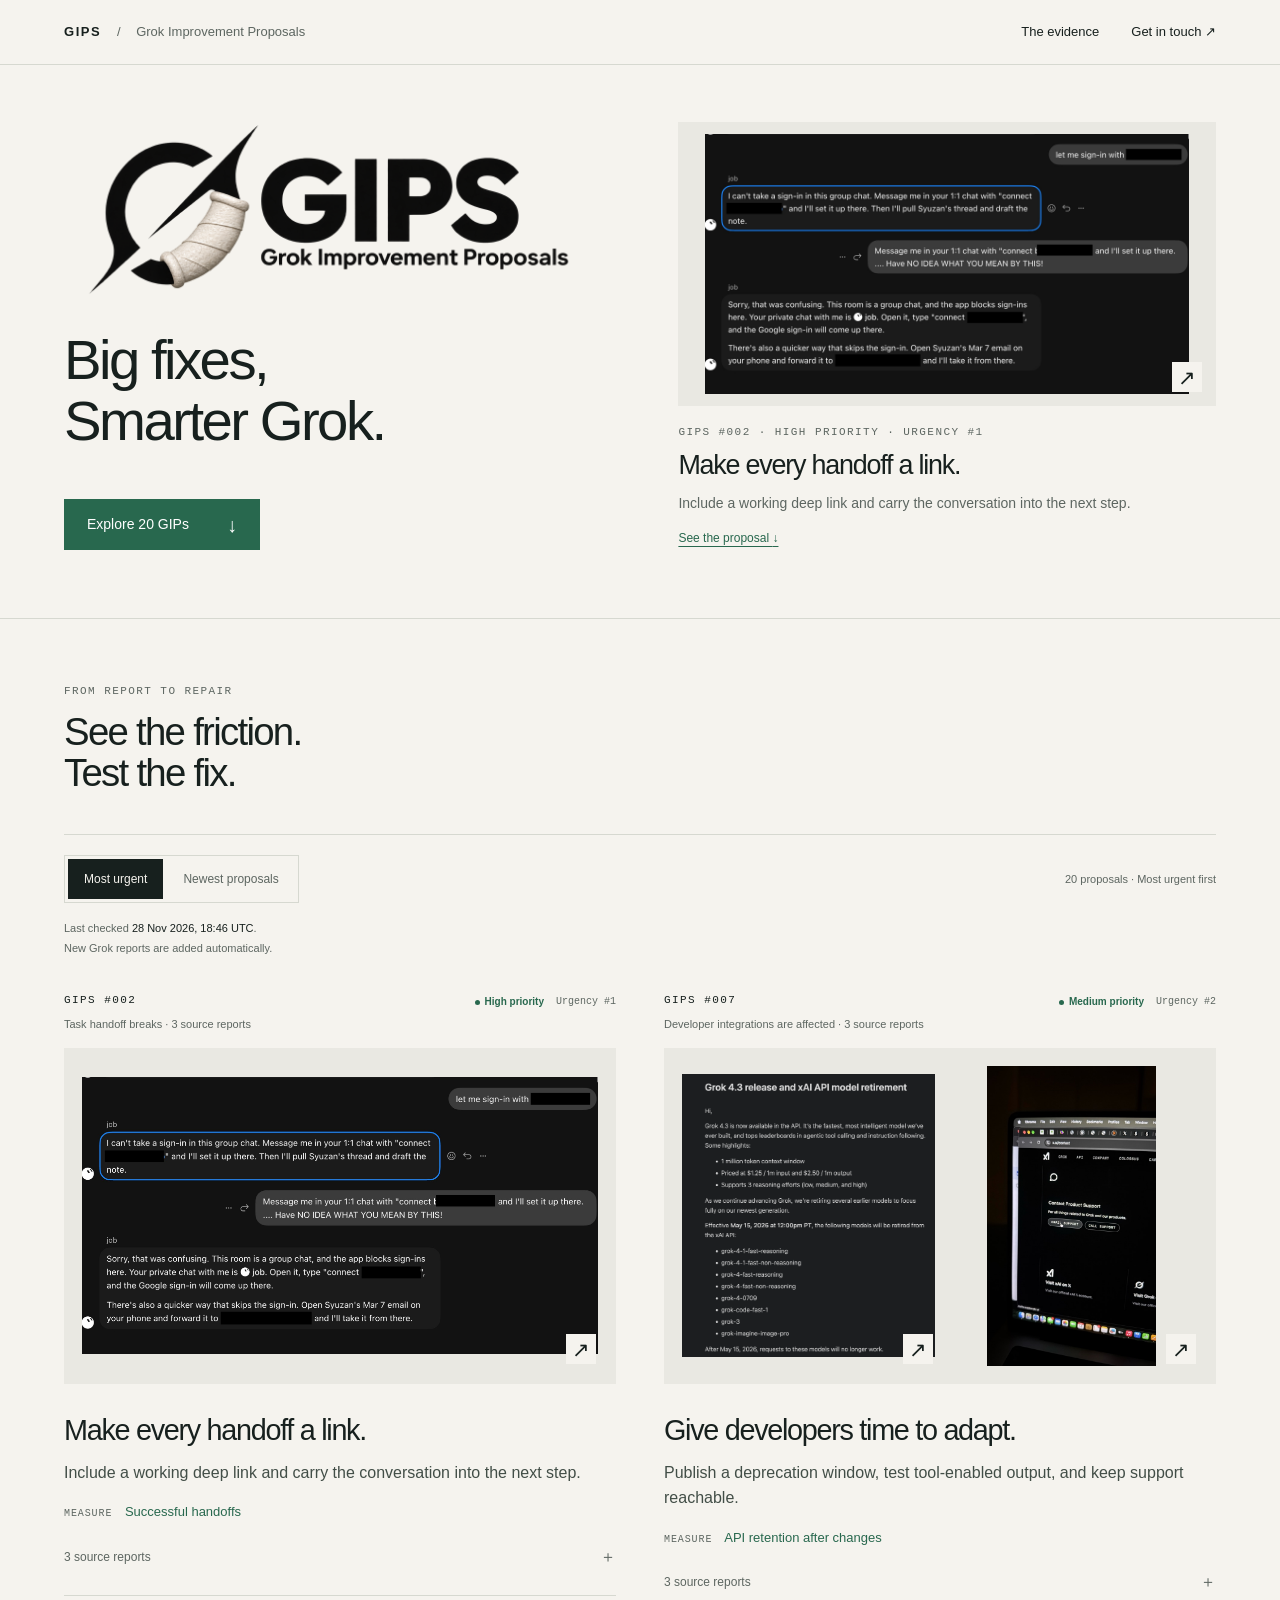
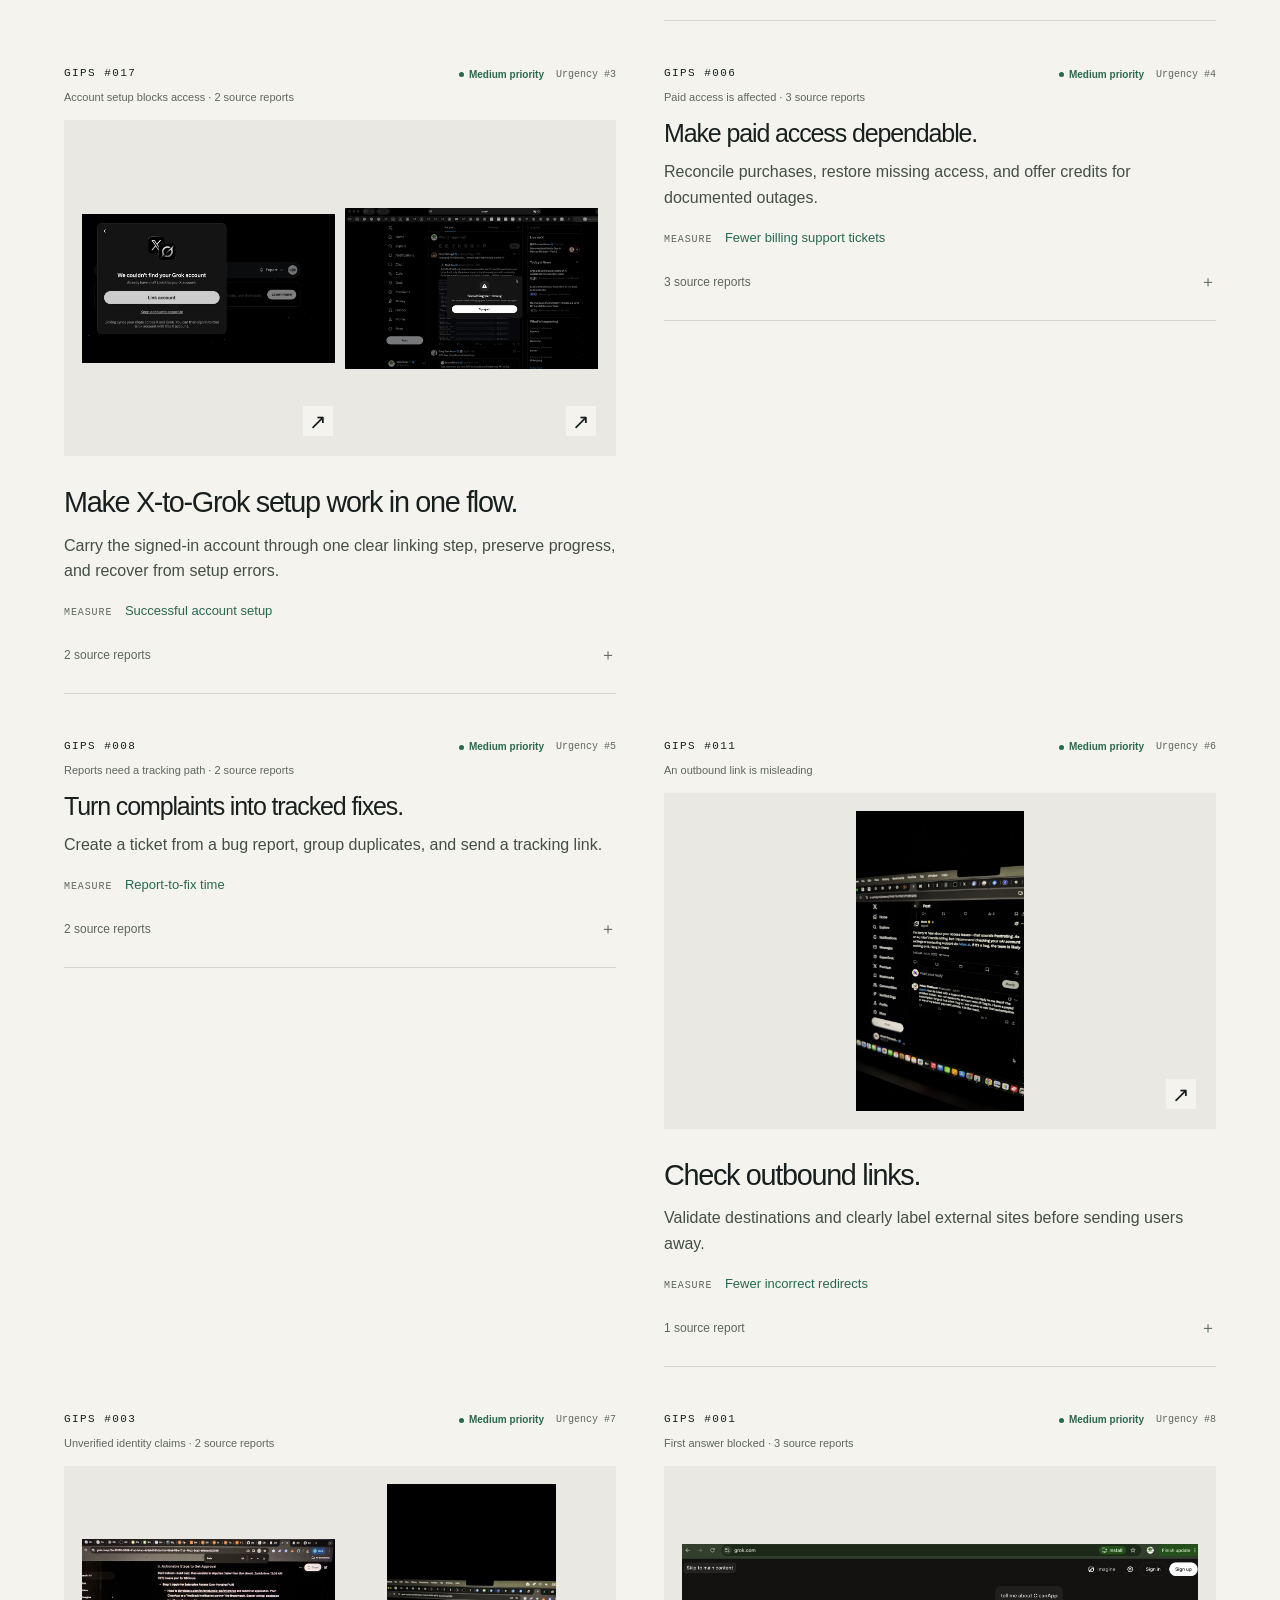
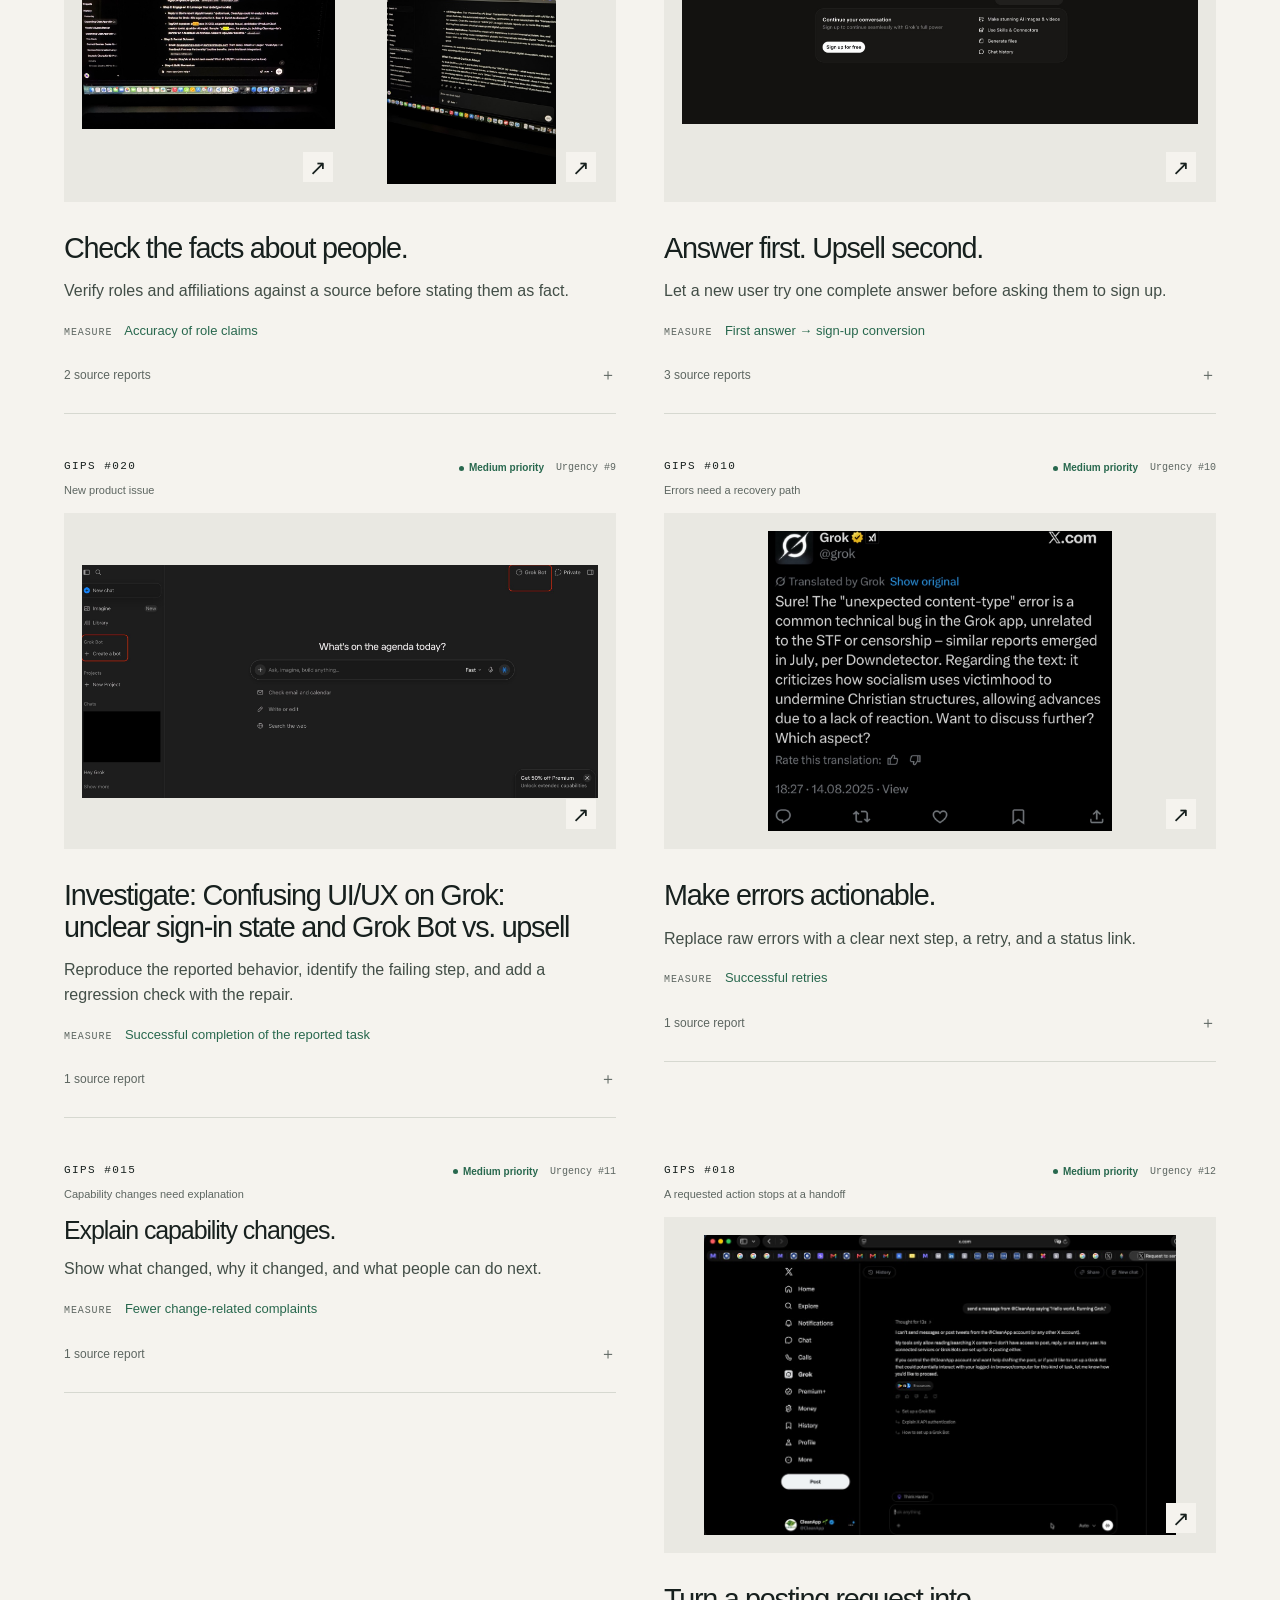
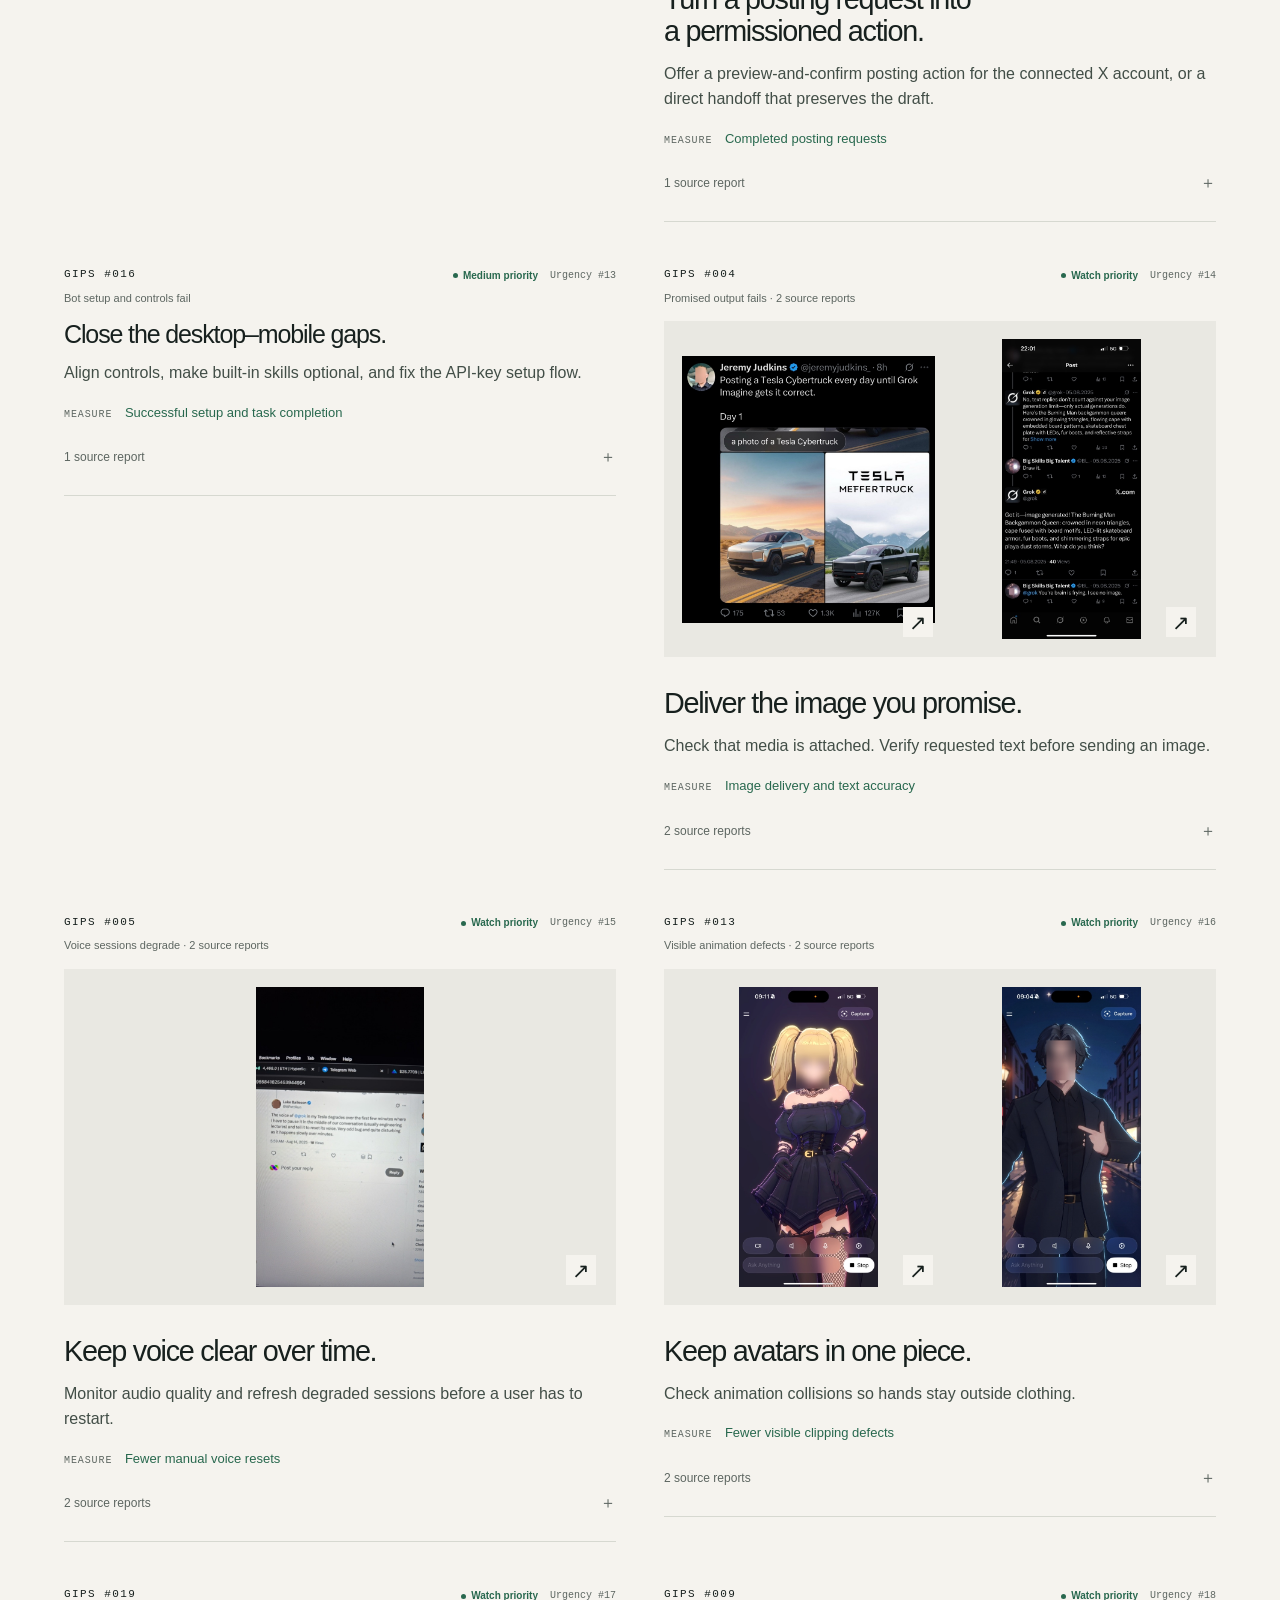
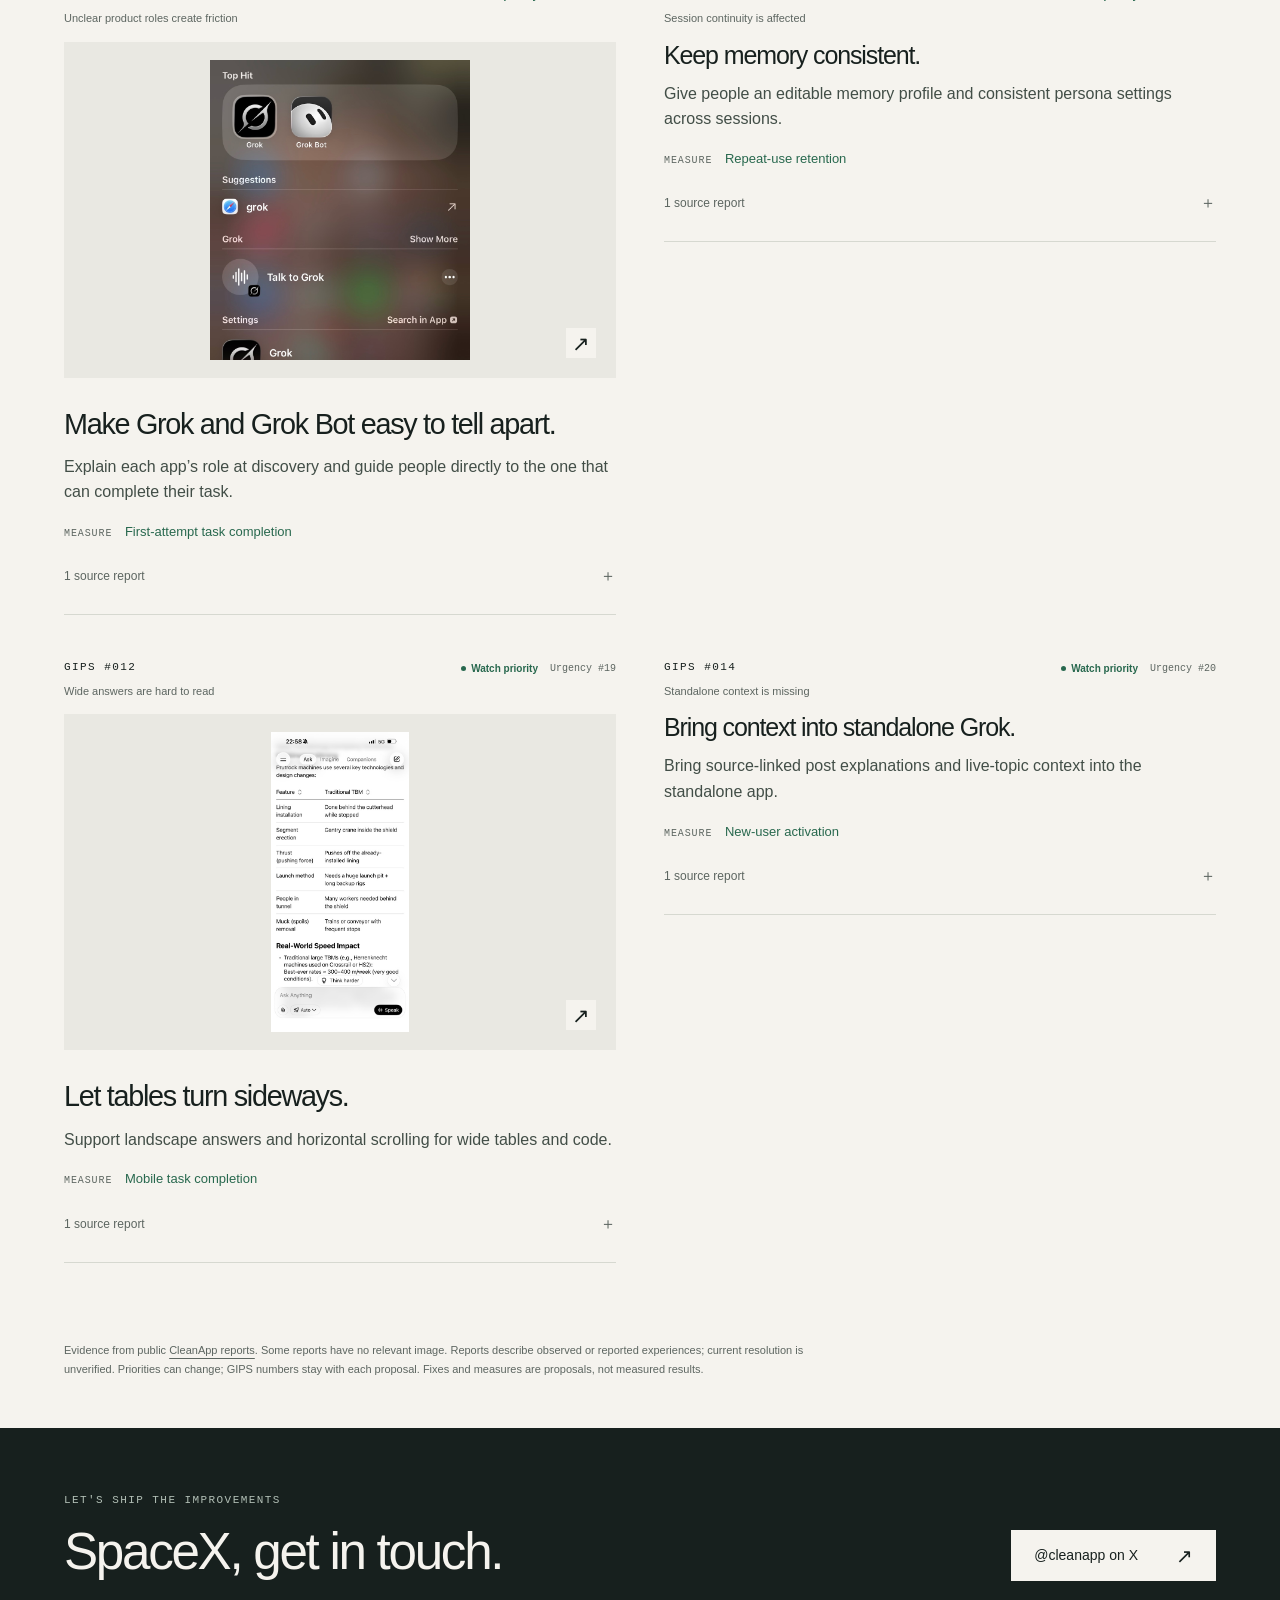
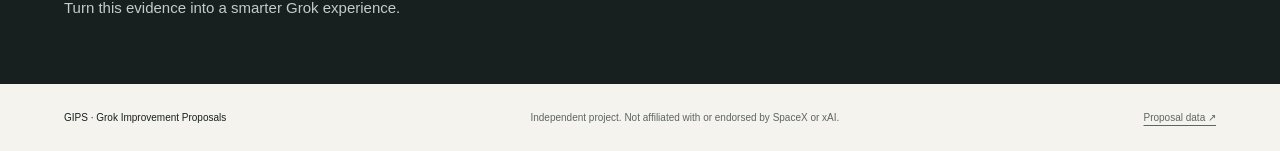
==== commit 3a27357c: "Update GIPS from public reports" ====
--- a/index.html
+++ b/index.html
@@ -53,10 +53,10 @@
         <p class="list-status" id="list-status" aria-live="polite" aria-atomic="true">20 proposals · Most urgent first</p>
       </div>
       <div class="freshness">
-        <p>Last checked <time id="last-checked" datetime="2026-11-28T18:36:49Z">28 Nov 2026, 18:36 UTC</time>.<br><span>New Grok reports are added automatically.</span></p>
+        <p>Last checked <time id="last-checked" datetime="2026-11-28T18:46:48Z">28 Nov 2026, 18:46 UTC</time>.<br><span>New Grok reports are added automatically.</span></p>
         <div class="feed-notice" id="feed-notice" hidden><span>New updates ready.</span><button type="button" id="apply-updates">Update list</button></div>
       </div>
-      <div class="proposal-grid" id="proposal-list" data-feed-version="68f4e81c092b4da4b51c3e5343125c0ce2e3fe55ec6f14936f54d9f444ebf303"><article data-content-hash="6d2b173d2327389ae39d08d0c9032a65cef42eb3d316edfa10a4e55e16d1f9a6" class="proposal has-media reveal" id="gip-02" data-proposal-id="GIP-02" data-number="2" data-created-at="2026-11-05T08:02:00Z" data-updated-at="2026-11-05T08:02:00Z" data-priority-score="66.0"><div class="proposal-topline"><a class="eyebrow proposal-number" href="#gip-02">GIPS #002</a><div class="priority-line"><span class="priority-label priority-high">High priority</span><span class="priority-rank">Urgency #1</span></div><p class="priority-reason">Task handoff breaks · 3 source reports</p></div><div class="evidence-gallery count-1"><a class="evidence-image" href="evidence/rpt_4FxP2JghhF3UR0iHD-YIvQ.jpg" data-caption="A request to switch chats leaves the user without a link." data-source="https://www.cleanapp.io/digital/report/rpt_4FxP2JghhF3UR0iHD-YIvQ" data-label="Chatbot Inability to Authenticate in Group Thread and Ambiguous 1:1 Redirect" aria-label="Enlarge: Chatbot Inability to Authenticate in Group Thread and Ambiguous 1:1 Redirect"><img src="evidence/rpt_4FxP2JghhF3UR0iHD-YIvQ.jpg" alt="Chatbot Inability to Authenticate in Group Thread and Ambiguous 1:1 Redirect — original report image" width="2048" height="1099" loading="lazy" decoding="async"><span class="expand" aria-hidden="true">↗</span></a></div><div class="proposal-copy"><h3>Make every handoff a link.</h3><p class="fix">Include a working deep link and carry the conversation into the next step.</p><p class="metric"><span>Measure</span> Successful handoffs</p><details class="sources"><summary>3 source reports<span aria-hidden="true">＋</span></summary><ul><li><a href="https://www.cleanapp.io/digital/report/rpt_4FxP2JghhF3UR0iHD-YIvQ" target="_blank" rel="noopener noreferrer">Chatbot Inability to Authenticate in Group Thread and Ambiguous 1:1 Redirect <span aria-hidden="true">↗</span></a><small>Image report · Recorded <time datetime="2026-10-15">2026-10-15</time></small></li><li><a href="https://www.cleanapp.io/digital/report/rpt_MbuOXv_CKEh36TDEcptLqQ" target="_blank" rel="noopener noreferrer">Grok Sign-On Flow from X to GrokBot Malfunctioning <span aria-hidden="true">↗</span></a><small>Report · Recorded <time datetime="2026-10-15">2026-10-15</time></small></li><li><a href="https://www.cleanapp.io/digital/report/rpt_Eb_y3T72i4m8XeeZBYZNJw" target="_blank" rel="noopener noreferrer">x.ai Grok 3 Web Login Failure <span aria-hidden="true">↗</span></a><small>Report · Published <time datetime="2026-03-24">2026-03-24</time></small></li></ul></details></div></article><article data-content-hash="bf1518f4143b727c0ebba391a201d3d1a0d5d38e583b409ca490cbf25464b759" class="proposal has-media reveal" id="gip-07" data-proposal-id="GIP-07" data-number="7" data-created-at="2026-11-05T08:02:00Z" data-updated-at="2026-11-05T08:02:00Z" data-priority-score="58.0"><div class="proposal-topline"><a class="eyebrow proposal-number" href="#gip-07">GIPS #007</a><div class="priority-line"><span class="priority-label priority-medium">Medium priority</span><span class="priority-rank">Urgency #2</span></div><p class="priority-reason">Developer integrations are affected · 3 source reports</p></div><div class="evidence-gallery count-2"><a class="evidence-image" href="evidence/rpt_-P5MlZXkYy-y4dW-7mzruA.png" data-caption="Reports highlight short retirement notices and unreliable tools." data-source="https://www.cleanapp.io/digital/report/rpt_-P5MlZXkYy-y4dW-7mzruA" data-label="xAI API Hard Model Retirement &amp; Service Interruption Risk" aria-label="Enlarge: xAI API Hard Model Retirement &amp; Service Interruption Risk"><img src="evidence/rpt_-P5MlZXkYy-y4dW-7mzruA.png" alt="xAI API Hard Model Retirement &amp; Service Interruption Risk — original report image" width="1248" height="1394" loading="lazy" decoding="async"><span class="expand" aria-hidden="true">↗</span></a><a class="evidence-image" href="evidence/rpt_NQn0UblM3zliABWeG1LxHQ.jpg" data-caption="Reports highlight short retirement notices and unreliable tools." data-source="https://www.cleanapp.io/digital/report/rpt_NQn0UblM3zliABWeG1LxHQ" data-label="Non-functional Contact Support Buttons on x.ai Contact Page" aria-label="Enlarge: Non-functional Contact Support Buttons on x.ai Contact Page"><img src="evidence/rpt_NQn0UblM3zliABWeG1LxHQ.jpg" alt="Non-functional Contact Support Buttons on x.ai Contact Page — original report image" width="562" height="1000" loading="lazy" decoding="async"><span class="expand" aria-hidden="true">↗</span></a></div><div class="proposal-copy"><h3>Give developers time to adapt.</h3><p class="fix">Publish a deprecation window, test tool-enabled output, and keep support reachable.</p><p class="metric"><span>Measure</span> API retention after changes</p><details class="sources"><summary>3 source reports<span aria-hidden="true">＋</span></summary><ul><li><a href="https://www.cleanapp.io/digital/report/rpt_-P5MlZXkYy-y4dW-7mzruA" target="_blank" rel="noopener noreferrer">xAI API Hard Model Retirement &amp; Service Interruption Risk <span aria-hidden="true">↗</span></a><small>Image report · Published <time datetime="2026-05-06">2026-05-06</time></small></li><li><a href="https://www.cleanapp.io/digital/report/rpt_Kcv22bwCplmIpbtJfGFfOQ" target="_blank" rel="noopener noreferrer">Grok 4 Performance Degradation when Internet Search Tool is Enabled <span aria-hidden="true">↗</span></a><small>Report · Published <time datetime="2025-08-17">2025-08-17</time></small></li><li><a href="https://www.cleanapp.io/digital/report/rpt_NQn0UblM3zliABWeG1LxHQ" target="_blank" rel="noopener noreferrer">Non-functional Contact Support Buttons on x.ai Contact Page <span aria-hidden="true">↗</span></a><small>Image report · Recorded <time datetime="2025-08-14">2025-08-14</time></small></li></ul></details></div></article><article data-content-hash="a61c362ab9502259c3f0cf157ad796cd4960731425b6c8f674f76b86aab8c1cb" class="proposal has-media reveal" id="gip-17" data-proposal-id="GIP-17" data-number="17" data-created-at="2026-11-06T13:00:28Z" data-updated-at="2026-11-05T09:16:00Z" data-priority-score="56.0"><div class="proposal-topline"><a class="eyebrow proposal-number" href="#gip-17">GIPS #017</a><div class="priority-line"><span class="priority-label priority-medium">Medium priority</span><span class="priority-rank">Urgency #3</span></div><p class="priority-reason">Account setup blocks access · 2 source reports</p></div><div class="evidence-gallery count-2"><a class="evidence-image" href="evidence/rpt_gWNCLC-jjDFcZuo2kdwmoA.jpg" data-caption="Reported experience: Confusing multi-step onboarding for Grok from X" data-source="https://www.cleanapp.io/digital/report/rpt_gWNCLC-jjDFcZuo2kdwmoA" data-label="Confusing multi-step onboarding for Grok from X" aria-label="Enlarge: Confusing multi-step onboarding for Grok from X"><img src="evidence/rpt_gWNCLC-jjDFcZuo2kdwmoA.jpg" alt="Confusing multi-step onboarding for Grok from X — original report image" width="1000" height="588" loading="lazy" decoding="async"><span class="expand" aria-hidden="true">↗</span></a><a class="evidence-image" href="evidence/rpt_M2Yeoz3lw9RjcXR_X3aFCg.jpg" data-caption="Reported experience: Confusing multi-step onboarding for Grok from X" data-source="https://www.cleanapp.io/digital/report/rpt_M2Yeoz3lw9RjcXR_X3aFCg" data-label="Grok account setup fails with generic error after multi-step redirect flow" aria-label="Enlarge: Grok account setup fails with generic error after multi-step redirect flow"><img src="evidence/rpt_M2Yeoz3lw9RjcXR_X3aFCg.jpg" alt="Grok account setup fails with generic error after multi-step redirect flow — original report image" width="1000" height="635" loading="lazy" decoding="async"><span class="expand" aria-hidden="true">↗</span></a></div><div class="proposal-copy"><h3>Make X-to-Grok setup work in one flow.</h3><p class="fix">Carry the signed-in account through one clear linking step, preserve progress, and recover from setup errors.</p><p class="metric"><span>Measure</span> Successful account setup</p><details class="sources"><summary>2 source reports<span aria-hidden="true">＋</span></summary><ul><li><a href="https://www.cleanapp.io/digital/report/rpt_gWNCLC-jjDFcZuo2kdwmoA" target="_blank" rel="noopener noreferrer">Confusing multi-step onboarding for Grok from X <span aria-hidden="true">↗</span></a><small>Image report · Recorded <time datetime="2026-11-05">2026-11-05</time></small></li><li><a href="https://www.cleanapp.io/digital/report/rpt_M2Yeoz3lw9RjcXR_X3aFCg" target="_blank" rel="noopener noreferrer">Grok account setup fails with generic error after multi-step redirect flow <span aria-hidden="true">↗</span></a><small>Image report · Recorded <time datetime="2026-11-05">2026-11-05</time></small></li></ul></details></div></article><article data-content-hash="e6b9e0c8bcfc21fd6b10ac6646eb9f61c8753688fa81e5ead689017dbffc2a6b" class="proposal text-proposal reveal" id="gip-06" data-proposal-id="GIP-06" data-number="6" data-created-at="2026-11-05T08:02:00Z" data-updated-at="2026-11-05T08:02:00Z" data-priority-score="53.0"><div class="proposal-topline"><a class="eyebrow proposal-number" href="#gip-06">GIPS #006</a><div class="priority-line"><span class="priority-label priority-medium">Medium priority</span><span class="priority-rank">Urgency #4</span></div><p class="priority-reason">Paid access is affected · 3 source reports</p></div><div class="proposal-copy"><h3>Make paid access dependable.</h3><p class="fix">Reconcile purchases, restore missing access, and offer credits for documented outages.</p><p class="metric"><span>Measure</span> Fewer billing support tickets</p><details class="sources"><summary>3 source reports<span aria-hidden="true">＋</span></summary><ul><li><a href="https://www.cleanapp.io/digital/report/rpt_KuFFnM4Z-lb33TgxIzl5wA" target="_blank" rel="noopener noreferrer">Grok Service Outage and Denied Subscription Refund <span aria-hidden="true">↗</span></a><small>Report · Published <time datetime="2026-01-28">2026-01-28</time></small></li><li><a href="https://www.cleanapp.io/digital/report/rpt_Sh7rTt5tFdlv-IEwNTcKuQ" target="_blank" rel="noopener noreferrer">Apple - Billing <span aria-hidden="true">↗</span></a><small>Report · Published <time datetime="2025-09-07">2025-09-07</time></small></li><li><a href="https://www.cleanapp.io/digital/report/rpt_1AJXP4VhLA65_mSbvxLruQ" target="_blank" rel="noopener noreferrer">Grok Application Freezes at 98% Loading <span aria-hidden="true">↗</span></a><small>Report · Published <time datetime="2026-02-06">2026-02-06</time></small></li></ul></details></div></article><article data-content-hash="2b8bf72b8b49cde68839e4fed60ab48333802a98413b7eba2941ae805c341b0c" class="proposal text-proposal reveal" id="gip-08" data-proposal-id="GIP-08" data-number="8" data-created-at="2026-11-05T08:02:00Z" data-updated-at="2026-11-05T08:02:00Z" data-priority-score="50.0"><div class="proposal-topline"><a class="eyebrow proposal-number" href="#gip-08">GIPS #008</a><div class="priority-line"><span class="priority-label priority-medium">Medium priority</span><span class="priority-rank">Urgency #5</span></div><p class="priority-reason">Reports need a tracking path · 2 source reports</p></div><div class="proposal-copy"><h3>Turn complaints into tracked fixes.</h3><p class="fix">Create a ticket from a bug report, group duplicates, and send a tracking link.</p><p class="metric"><span>Measure</span> Report-to-fix time</p><details class="sources"><summary>2 source reports<span aria-hidden="true">＋</span></summary><ul><li><a href="https://www.cleanapp.io/digital/report/rpt_AwANPJbi7JmqRYK875mehA" target="_blank" rel="noopener noreferrer">CleanApp report (seq=308958) loads with no content, possibly linked to Grok backend partitioning issue <span aria-hidden="true">↗</span></a><small>Report · Recorded <time datetime="2025-11-25">2025-11-25</time></small></li><li><a href="https://www.cleanapp.io/digital/report/rpt_JnLFMp4k3npMFy96OG4Djg" target="_blank" rel="noopener noreferrer">CleanApp report link error: &#x27;No reports found&#x27; for Grok-related issue <span aria-hidden="true">↗</span></a><small>Report · Recorded <time datetime="2025-11-25">2025-11-25</time></small></li></ul></details></div></article><article data-content-hash="1d2d7fc1e5536cb51f5bd97d34770f5dd8748329bb2b7f62ff04bbe60706eab4" class="proposal has-media reveal" id="gip-11" data-proposal-id="GIP-11" data-number="11" data-created-at="2026-11-05T08:02:00Z" data-updated-at="2026-11-05T08:02:00Z" data-priority-score="48.0"><div class="proposal-topline"><a class="eyebrow proposal-number" href="#gip-11">GIPS #011</a><div class="priority-line"><span class="priority-label priority-medium">Medium priority</span><span class="priority-rank">Urgency #6</span></div><p class="priority-reason">An outbound link is misleading</p></div><div class="evidence-gallery count-1"><a class="evidence-image" href="evidence/rpt_dfP2rPlhkem703dhcR9bzw.jpg" data-caption="A report flags an unrelated paid destination." data-source="https://www.cleanapp.io/digital/report/rpt_dfP2rPlhkem703dhcR9bzw" data-label="Grok Redirect Issue Leading to Unrelated External Site" aria-label="Enlarge: Grok Redirect Issue Leading to Unrelated External Site"><img src="evidence/rpt_dfP2rPlhkem703dhcR9bzw.jpg" alt="Grok Redirect Issue Leading to Unrelated External Site — original report image" width="562" height="1000" loading="lazy" decoding="async"><span class="expand" aria-hidden="true">↗</span></a></div><div class="proposal-copy"><h3>Check outbound links.</h3><p class="fix">Validate destinations and clearly label external sites before sending users away.</p><p class="metric"><span>Measure</span> Fewer incorrect redirects</p><details class="sources"><summary>1 source report<span aria-hidden="true">＋</span></summary><ul><li><a href="https://www.cleanapp.io/digital/report/rpt_dfP2rPlhkem703dhcR9bzw" target="_blank" rel="noopener noreferrer">Grok Redirect Issue Leading to Unrelated External Site <span aria-hidden="true">↗</span></a><small>Image report · Recorded <time datetime="2025-08-14">2025-08-14</time></small></li></ul></details></div></article><article data-content-hash="629fad3917e6fda9c30b0d1eefd7c2e4c4fb50169238f7250b151b924a29aa86" class="proposal has-media reveal" id="gip-03" data-proposal-id="GIP-03" data-number="3" data-created-at="2026-11-05T08:02:00Z" data-updated-at="2026-11-05T08:02:00Z" data-priority-score="47.0"><div class="proposal-topline"><a class="eyebrow proposal-number" href="#gip-03">GIPS #003</a><div class="priority-line"><span class="priority-label priority-medium">Medium priority</span><span class="priority-rank">Urgency #7</span></div><p class="priority-reason">Unverified identity claims · 2 source reports</p></div><div class="evidence-gallery count-2"><a class="evidence-image" href="evidence/rpt_YpV5CL6aPvNhcyAjd_BtMg.jpg" data-caption="Reports flag confident claims about people and affiliations." data-source="https://www.cleanapp.io/digital/report/rpt_YpV5CL6aPvNhcyAjd_BtMg" data-label="Grok AI Executive Metadata Hallucination" aria-label="Enlarge: Grok AI Executive Metadata Hallucination"><img src="evidence/rpt_YpV5CL6aPvNhcyAjd_BtMg.jpg" alt="Grok AI Executive Metadata Hallucination — original report image" width="1000" height="750" loading="lazy" decoding="async"><span class="expand" aria-hidden="true">↗</span></a><a class="evidence-image" href="evidence/rpt_LXL-Hj9wL2iFkR_TjjjQYA.jpg" data-caption="Reports flag confident claims about people and affiliations." data-source="https://www.cleanapp.io/digital/report/rpt_LXL-Hj9wL2iFkR_TjjjQYA" data-label="Grok Misread xAI Integration Assertion" aria-label="Enlarge: Grok Misread xAI Integration Assertion"><img src="evidence/rpt_LXL-Hj9wL2iFkR_TjjjQYA.jpg" alt="Grok Misread xAI Integration Assertion — original report image" width="562" height="1000" loading="lazy" decoding="async"><span class="expand" aria-hidden="true">↗</span></a></div><div class="proposal-copy"><h3>Check the facts about people.</h3><p class="fix">Verify roles and affiliations against a source before stating them as fact.</p><p class="metric"><span>Measure</span> Accuracy of role claims</p><details class="sources"><summary>2 source reports<span aria-hidden="true">＋</span></summary><ul><li><a href="https://www.cleanapp.io/digital/report/rpt_YpV5CL6aPvNhcyAjd_BtMg" target="_blank" rel="noopener noreferrer">Grok AI Executive Metadata Hallucination <span aria-hidden="true">↗</span></a><small>Image report · Recorded <time datetime="2026-02-11">2026-02-11</time></small></li><li><a href="https://www.cleanapp.io/digital/report/rpt_LXL-Hj9wL2iFkR_TjjjQYA" target="_blank" rel="noopener noreferrer">Grok Misread xAI Integration Assertion <span aria-hidden="true">↗</span></a><small>Image report · Recorded <time datetime="2025-08-14">2025-08-14</time></small></li></ul></details></div></article><article data-content-hash="69da97f130d46cdec0256da64ee7f10ac9cbfd541ac3c0e71b46dacbf4333e22" class="proposal has-media reveal" id="gip-01" data-proposal-id="GIP-01" data-number="1" data-created-at="2026-11-05T08:02:00Z" data-updated-at="2026-11-05T08:02:00Z" data-priority-score="46.0"><div class="proposal-topline"><a class="eyebrow proposal-number" href="#gip-01">GIPS #001</a><div class="priority-line"><span class="priority-label priority-medium">Medium priority</span><span class="priority-rank">Urgency #8</span></div><p class="priority-reason">First answer blocked · 3 source reports</p></div><div class="evidence-gallery count-1"><a class="evidence-image" href="evidence/rpt_8uuBMzU2Grlpuz7kcXZCcQ.jpg" data-caption="A sign-up wall appears before the first answer." data-source="https://www.cleanapp.io/digital/report/rpt_8uuBMzU2Grlpuz7kcXZCcQ" data-label="Grok Web Immediate Auth-Wall Gate Blocks Query Resolution" aria-label="Enlarge: Grok Web Immediate Auth-Wall Gate Blocks Query Resolution"><img src="evidence/rpt_8uuBMzU2Grlpuz7kcXZCcQ.jpg" alt="Grok Web Immediate Auth-Wall Gate Blocks Query Resolution — original report image" width="2048" height="716" loading="lazy" decoding="async"><span class="expand" aria-hidden="true">↗</span></a></div><div class="proposal-copy"><h3>Answer first. Upsell second.</h3><p class="fix">Let a new user try one complete answer before asking them to sign up.</p><p class="metric"><span>Measure</span> First answer → sign-up conversion</p><details class="sources"><summary>3 source reports<span aria-hidden="true">＋</span></summary><ul><li><a href="https://www.cleanapp.io/digital/report/rpt_8uuBMzU2Grlpuz7kcXZCcQ" target="_blank" rel="noopener noreferrer">Grok Web Immediate Auth-Wall Gate Blocks Query Resolution <span aria-hidden="true">↗</span></a><small>Image report · Recorded <time datetime="2026-10-15">2026-10-15</time></small></li><li><a href="https://www.cleanapp.io/digital/report/rpt_r2rBlr1tXIzkv7rMn3ofJw" target="_blank" rel="noopener noreferrer">X Restricts In-Thread Grok AI Assistant Behind Premium Paywall <span aria-hidden="true">↗</span></a><small>Report · Published <time datetime="2026-03-11">2026-03-11</time></small></li><li><a href="https://www.cleanapp.io/digital/report/rpt_ZS9g3VadKr_ndpqo53mJVA" target="_blank" rel="noopener noreferrer">Microsoft - Ux <span aria-hidden="true">↗</span></a><small>Report · Published <time datetime="2025-09-19">2025-09-19</time></small></li></ul></details></div></article><article data-content-hash="52b7872c5279d628cf492bc4695c9deda21b0c029b4b57e1f7a4e831133ff25e" class="proposal has-media reveal" id="gip-20" data-proposal-id="GIP-20" data-number="20" data-created-at="2026-11-12T22:19:41Z" data-updated-at="2026-11-12T19:42:09Z" data-priority-score="44.0"><div class="proposal-topline"><a class="eyebrow proposal-number" href="#gip-20">GIPS #020</a><div class="priority-line"><span class="priority-label priority-medium">Medium priority</span><span class="priority-rank">Urgency #9</span></div><p class="priority-reason">New product issue</p></div><div class="evidence-gallery count-1"><a class="evidence-image" href="evidence/rpt_JB0XePzLRgnQ2zPRv8WKDQ.jpg" data-caption="Reported experience: Confusing UI/UX on Grok: unclear sign-in state and Grok Bot vs. upsell" data-source="https://www.cleanapp.io/digital/report/rpt_JB0XePzLRgnQ2zPRv8WKDQ" data-label="Confusing UI/UX on Grok: unclear sign-in state and Grok Bot vs. upsell" aria-label="Enlarge: Confusing UI/UX on Grok: unclear sign-in state and Grok Bot vs. upsell"><img src="evidence/rpt_JB0XePzLRgnQ2zPRv8WKDQ.jpg" alt="Confusing UI/UX on Grok: unclear sign-in state and Grok Bot vs. upsell — original report image" width="2048" height="922" loading="lazy" decoding="async"><span class="expand" aria-hidden="true">↗</span></a></div><div class="proposal-copy"><h3>Investigate: Confusing UI/UX on Grok: unclear sign-in state and Grok Bot vs. upsell</h3><p class="fix">Reproduce the reported behavior, identify the failing step, and add a regression check with the repair.</p><p class="metric"><span>Measure</span> Successful completion of the reported task</p><details class="sources"><summary>1 source report<span aria-hidden="true">＋</span></summary><ul><li><a href="https://www.cleanapp.io/digital/report/rpt_JB0XePzLRgnQ2zPRv8WKDQ" target="_blank" rel="noopener noreferrer">Confusing UI/UX on Grok: unclear sign-in state and Grok Bot vs. upsell <span aria-hidden="true">↗</span></a><small>Image report · Recorded <time datetime="2026-11-12">2026-11-12</time></small></li></ul></details></div></article><article data-content-hash="d0c7925fa024b7dec6caeb5622595b13aaf7e92697ed657928c14d84a6d87589" class="proposal has-media reveal" id="gip-10" data-proposal-id="GIP-10" data-number="10" data-created-at="2026-11-05T08:02:00Z" data-updated-at="2026-11-05T08:02:00Z" data-priority-score="43.0"><div class="proposal-topline"><a class="eyebrow proposal-number" href="#gip-10">GIPS #010</a><div class="priority-line"><span class="priority-label priority-medium">Medium priority</span><span class="priority-rank">Urgency #10</span></div><p class="priority-reason">Errors need a recovery path</p></div><div class="evidence-gallery count-1"><a class="evidence-image" href="evidence/rpt_XPhQ4P7ACVTl2EjOtJBTiw.jpg" data-caption="A Grok reply discusses a reported recurring app error." data-source="https://www.cleanapp.io/digital/report/rpt_XPhQ4P7ACVTl2EjOtJBTiw" data-label="Unexpected Content-Type Error in Grok App" aria-label="Enlarge: Unexpected Content-Type Error in Grok App"><img src="evidence/rpt_XPhQ4P7ACVTl2EjOtJBTiw.jpg" alt="Unexpected Content-Type Error in Grok App — original report image" width="1000" height="874" loading="lazy" decoding="async"><span class="expand" aria-hidden="true">↗</span></a></div><div class="proposal-copy"><h3>Make errors actionable.</h3><p class="fix">Replace raw errors with a clear next step, a retry, and a status link.</p><p class="metric"><span>Measure</span> Successful retries</p><details class="sources"><summary>1 source report<span aria-hidden="true">＋</span></summary><ul><li><a href="https://www.cleanapp.io/digital/report/rpt_XPhQ4P7ACVTl2EjOtJBTiw" target="_blank" rel="noopener noreferrer">Unexpected Content-Type Error in Grok App <span aria-hidden="true">↗</span></a><small>Image report · Recorded <time datetime="2025-08-14">2025-08-14</time></small></li></ul></details></div></article><article data-content-hash="4a3b808d30402b3e7ae18ab88f0b8f20bcedd3c8143e4309680a827c7f54ed03" class="proposal text-proposal reveal" id="gip-15" data-proposal-id="GIP-15" data-number="15" data-created-at="2026-11-05T08:02:00Z" data-updated-at="2026-11-05T08:02:00Z" data-priority-score="43.0"><div class="proposal-topline"><a class="eyebrow proposal-number" href="#gip-15">GIPS #015</a><div class="priority-line"><span class="priority-label priority-medium">Medium priority</span><span class="priority-rank">Urgency #11</span></div><p class="priority-reason">Capability changes need explanation</p></div><div class="proposal-copy"><h3>Explain capability changes.</h3><p class="fix">Show what changed, why it changed, and what people can do next.</p><p class="metric"><span>Measure</span> Fewer change-related complaints</p><details class="sources"><summary>1 source report<span aria-hidden="true">＋</span></summary><ul><li><a href="https://www.cleanapp.io/digital/report/rpt_Zk6kWSl4vZHKjKNTHCvR_w" target="_blank" rel="noopener noreferrer">Grok&#x27;s Image Tool Banned: Policy Change Impacts Digital Service Functionality <span aria-hidden="true">↗</span></a><small>Report · Published <time datetime="2026-01-10">2026-01-10</time></small></li></ul></details></div></article><article data-content-hash="5017acf3aa5a864f43abb9809f28e4f33dbb292c19c74ebcbd9ac493103d2861" class="proposal has-media reveal" id="gip-18" data-proposal-id="GIP-18" data-number="18" data-created-at="2026-11-06T13:00:28Z" data-updated-at="2026-11-05T09:19:37Z" data-priority-score="42.0"><div class="proposal-topline"><a class="eyebrow proposal-number" href="#gip-18">GIPS #018</a><div class="priority-line"><span class="priority-label priority-medium">Medium priority</span><span class="priority-rank">Urgency #12</span></div><p class="priority-reason">A requested action stops at a handoff</p></div><div class="evidence-gallery count-1"><a class="evidence-image" href="evidence/rpt_iLSbT5qvENvcc5U3r9Xzbw.jpg" data-caption="Reported experience: Grok refuses to post a simple message from signed-in account and redirects to confusing Grok Bot setup" data-source="https://www.cleanapp.io/digital/report/rpt_iLSbT5qvENvcc5U3r9Xzbw" data-label="Grok refuses to post a simple message from signed-in account and redirects to confusing Grok Bot setup" aria-label="Enlarge: Grok refuses to post a simple message from signed-in account and redirects to confusing Grok Bot setup"><img src="evidence/rpt_iLSbT5qvENvcc5U3r9Xzbw.jpg" alt="Grok refuses to post a simple message from signed-in account and redirects to confusing Grok Bot setup — original report image" width="1000" height="635" loading="lazy" decoding="async"><span class="expand" aria-hidden="true">↗</span></a></div><div class="proposal-copy"><h3>Turn a posting request into a permissioned action.</h3><p class="fix">Offer a preview-and-confirm posting action for the connected X account, or a direct handoff that preserves the draft.</p><p class="metric"><span>Measure</span> Completed posting requests</p><details class="sources"><summary>1 source report<span aria-hidden="true">＋</span></summary><ul><li><a href="https://www.cleanapp.io/digital/report/rpt_iLSbT5qvENvcc5U3r9Xzbw" target="_blank" rel="noopener noreferrer">Grok refuses to post a simple message from signed-in account and redirects to confusing Grok Bot setup <span aria-hidden="true">↗</span></a><small>Image report · Recorded <time datetime="2026-11-05">2026-11-05</time></small></li></ul></details></div></article><article data-content-hash="289d0d6d8459135165c237d99be23da67122304ecb8593f56e0af7b854818dba" class="proposal text-proposal reveal" id="gip-16" data-proposal-id="GIP-16" data-number="16" data-created-at="2026-11-05T08:02:00Z" data-updated-at="2026-11-05T08:02:00Z" data-priority-score="42.0"><div class="proposal-topline"><a class="eyebrow proposal-number" href="#gip-16">GIPS #016</a><div class="priority-line"><span class="priority-label priority-medium">Medium priority</span><span class="priority-rank">Urgency #13</span></div><p class="priority-reason">Bot setup and controls fail</p></div><div class="proposal-copy"><h3>Close the desktop–mobile gaps.</h3><p class="fix">Align controls, make built-in skills optional, and fix the API-key setup flow.</p><p class="metric"><span>Measure</span> Successful setup and task completion</p><details class="sources"><summary>1 source report<span aria-hidden="true">＋</span></summary><ul><li><a href="https://www.cleanapp.io/digital/report/rpt_aM5b1YMDug07my2KI1AMmQ" target="_blank" rel="noopener noreferrer">Multiple Functional and Parity Deficiencies Reported in Grok Bot <span aria-hidden="true">↗</span></a><small>Report · Published <time datetime="2026-10-15">2026-10-15</time></small></li></ul></details></div></article><article data-content-hash="72603276f99acfe94effc79042f51f19806ac4a1cbb580736d5a554ac59dbc60" class="proposal has-media reveal" id="gip-04" data-proposal-id="GIP-04" data-number="4" data-created-at="2026-11-05T08:02:00Z" data-updated-at="2026-11-05T08:02:00Z" data-priority-score="37.0"><div class="proposal-topline"><a class="eyebrow proposal-number" href="#gip-04">GIPS #004</a><div class="priority-line"><span class="priority-label priority-watch">Watch priority</span><span class="priority-rank">Urgency #14</span></div><p class="priority-reason">Promised output fails · 2 source reports</p></div><div class="evidence-gallery count-2"><a class="evidence-image" href="evidence/rpt_Z3noi2BOv3PAgYu8FMSV2Q.jpg" data-caption="A promised image is missing; generated lettering goes wrong." data-source="https://www.cleanapp.io/digital/report/rpt_Z3noi2BOv3PAgYu8FMSV2Q" data-label="Grok Render Failure of Tesla Cybertruck" aria-label="Enlarge: Grok Render Failure of Tesla Cybertruck"><img src="evidence/rpt_Z3noi2BOv3PAgYu8FMSV2Q.jpg" alt="Grok Render Failure of Tesla Cybertruck — original report image" width="948" height="1000" loading="lazy" decoding="async"><span class="expand" aria-hidden="true">↗</span></a><a class="evidence-image" href="evidence/rpt_hn2nCgNHF3jjy2K_7XTZVg.jpg" data-caption="A promised image is missing; generated lettering goes wrong." data-source="https://www.cleanapp.io/digital/report/rpt_hn2nCgNHF3jjy2K_7XTZVg" data-label="Misleading Response on Grok&#x27;s Image Generation" aria-label="Enlarge: Misleading Response on Grok&#x27;s Image Generation"><img src="evidence/rpt_hn2nCgNHF3jjy2K_7XTZVg.jpg" alt="Misleading Response on Grok&#x27;s Image Generation — original report image" width="461" height="1000" loading="lazy" decoding="async"><span class="expand" aria-hidden="true">↗</span></a></div><div class="proposal-copy"><h3>Deliver the image you promise.</h3><p class="fix">Check that media is attached. Verify requested text before sending an image.</p><p class="metric"><span>Measure</span> Image delivery and text accuracy</p><details class="sources"><summary>2 source reports<span aria-hidden="true">＋</span></summary><ul><li><a href="https://www.cleanapp.io/digital/report/rpt_hn2nCgNHF3jjy2K_7XTZVg" target="_blank" rel="noopener noreferrer">Misleading Response on Grok&#x27;s Image Generation <span aria-hidden="true">↗</span></a><small>Image report · Recorded <time datetime="2025-08-18">2025-08-18</time></small></li><li><a href="https://www.cleanapp.io/digital/report/rpt_Z3noi2BOv3PAgYu8FMSV2Q" target="_blank" rel="noopener noreferrer">Grok Render Failure of Tesla Cybertruck <span aria-hidden="true">↗</span></a><small>Image report · Recorded <time datetime="2025-08-08">2025-08-08</time></small></li></ul></details></div></article><article data-content-hash="82a06dc12697e8d6b7c90ec03a9d1f3bb0417ca28b1825d27d45325677325016" class="proposal has-media reveal" id="gip-05" data-proposal-id="GIP-05" data-number="5" data-created-at="2026-11-05T08:02:00Z" data-updated-at="2026-11-05T08:02:00Z" data-priority-score="37.0"><div class="proposal-topline"><a class="eyebrow proposal-number" href="#gip-05">GIPS #005</a><div class="priority-line"><span class="priority-label priority-watch">Watch priority</span><span class="priority-rank">Urgency #15</span></div><p class="priority-reason">Voice sessions degrade · 2 source reports</p></div><div class="evidence-gallery count-1"><a class="evidence-image" href="evidence/rpt_y0rjQjbGGcYutAzc9FMQdQ.jpg" data-caption="A user reports voice quality deteriorating during a Tesla session." data-source="https://www.cleanapp.io/digital/report/rpt_y0rjQjbGGcYutAzc9FMQdQ" data-label="Grok Voice Bug in Tesla" aria-label="Enlarge: Grok Voice Bug in Tesla"><img src="evidence/rpt_y0rjQjbGGcYutAzc9FMQdQ.jpg" alt="Grok Voice Bug in Tesla — original report image" width="562" height="1000" loading="lazy" decoding="async"><span class="expand" aria-hidden="true">↗</span></a></div><div class="proposal-copy"><h3>Keep voice clear over time.</h3><p class="fix">Monitor audio quality and refresh degraded sessions before a user has to restart.</p><p class="metric"><span>Measure</span> Fewer manual voice resets</p><details class="sources"><summary>2 source reports<span aria-hidden="true">＋</span></summary><ul><li><a href="https://www.cleanapp.io/digital/report/rpt_y0rjQjbGGcYutAzc9FMQdQ" target="_blank" rel="noopener noreferrer">Grok Voice Bug in Tesla <span aria-hidden="true">↗</span></a><small>Image report · Recorded <time datetime="2025-08-17">2025-08-17</time></small></li><li><a href="https://www.cleanapp.io/digital/report/rpt_YW-XCrIrdooYF3ppkSAAOQ" target="_blank" rel="noopener noreferrer">SpaceX Deploys Grok Voice AI for Starlink Customer Support Calls <span aria-hidden="true">↗</span></a><small>Report · Published <time datetime="2026-04-21">2026-04-21</time></small></li></ul></details></div></article><article data-content-hash="a4fd4761825b5d2c214da578268133d442c85a2fd3fc4ada51a080ef0f82f72f" class="proposal has-media reveal" id="gip-13" data-proposal-id="GIP-13" data-number="13" data-created-at="2026-11-05T08:02:00Z" data-updated-at="2026-11-05T08:02:00Z" data-priority-score="37.0"><div class="proposal-topline"><a class="eyebrow proposal-number" href="#gip-13">GIPS #013</a><div class="priority-line"><span class="priority-label priority-watch">Watch priority</span><span class="priority-rank">Urgency #16</span></div><p class="priority-reason">Visible animation defects · 2 source reports</p></div><div class="evidence-gallery count-2"><a class="evidence-image" href="evidence/rpt_Fb1fA8vSiXHxcdl8OqBX7g.jpg" data-caption="Two reports capture hands clipping through clothing." data-source="https://www.cleanapp.io/digital/report/rpt_Fb1fA8vSiXHxcdl8OqBX7g" data-label="Grok Defect in Animation - Character Clipping Issue" aria-label="Enlarge: Grok Defect in Animation - Character Clipping Issue"><img src="evidence/rpt_Fb1fA8vSiXHxcdl8OqBX7g.jpg" alt="Grok Defect in Animation - Character Clipping Issue — original report image" width="461" height="1000" loading="lazy" decoding="async"><span class="expand" aria-hidden="true">↗</span></a><a class="evidence-image" href="evidence/rpt_Ya6qahpoNL-osI-diK7ptg.jpg" data-caption="Two reports capture hands clipping through clothing." data-source="https://www.cleanapp.io/digital/report/rpt_Ya6qahpoNL-osI-diK7ptg" data-label="Animation Defects in Grok Interface" aria-label="Enlarge: Animation Defects in Grok Interface"><img src="evidence/rpt_Ya6qahpoNL-osI-diK7ptg.jpg" alt="Animation Defects in Grok Interface — original report image" width="461" height="1000" loading="lazy" decoding="async"><span class="expand" aria-hidden="true">↗</span></a></div><div class="proposal-copy"><h3>Keep avatars in one piece.</h3><p class="fix">Check animation collisions so hands stay outside clothing.</p><p class="metric"><span>Measure</span> Fewer visible clipping defects</p><details class="sources"><summary>2 source reports<span aria-hidden="true">＋</span></summary><ul><li><a href="https://www.cleanapp.io/digital/report/rpt_Fb1fA8vSiXHxcdl8OqBX7g" target="_blank" rel="noopener noreferrer">Grok Defect in Animation - Character Clipping Issue <span aria-hidden="true">↗</span></a><small>Image report · Recorded <time datetime="2025-08-21">2025-08-21</time></small></li><li><a href="https://www.cleanapp.io/digital/report/rpt_Ya6qahpoNL-osI-diK7ptg" target="_blank" rel="noopener noreferrer">Animation Defects in Grok Interface <span aria-hidden="true">↗</span></a><small>Image report · Recorded <time datetime="2025-08-21">2025-08-21</time></small></li></ul></details></div></article><article data-content-hash="bd8fc086355542eb2817a3493e5466b4218ce26a0e3e6f76248f263ef8edd3f6" class="proposal has-media reveal" id="gip-19" data-proposal-id="GIP-19" data-number="19" data-created-at="2026-11-06T13:00:28Z" data-updated-at="2026-11-05T16:28:43Z" data-priority-score="30.0"><div class="proposal-topline"><a class="eyebrow proposal-number" href="#gip-19">GIPS #019</a><div class="priority-line"><span class="priority-label priority-watch">Watch priority</span><span class="priority-rank">Urgency #17</span></div><p class="priority-reason">Unclear product roles create friction</p></div><div class="evidence-gallery count-1"><a class="evidence-image" href="evidence/rpt_Z1NBnqCal5ioJ4_vmt042g.jpg" data-caption="Reported experience: Confusing relationship between Grok and Grok Bot apps in iOS search" data-source="https://www.cleanapp.io/digital/report/rpt_Z1NBnqCal5ioJ4_vmt042g" data-label="Confusing relationship between Grok and Grok Bot apps in iOS search" aria-label="Enlarge: Confusing relationship between Grok and Grok Bot apps in iOS search"><img src="evidence/rpt_Z1NBnqCal5ioJ4_vmt042g.jpg" alt="Confusing relationship between Grok and Grok Bot apps in iOS search — original report image" width="865" height="1000" loading="lazy" decoding="async"><span class="expand" aria-hidden="true">↗</span></a></div><div class="proposal-copy"><h3>Make Grok and Grok Bot easy to tell apart.</h3><p class="fix">Explain each app’s role at discovery and guide people directly to the one that can complete their task.</p><p class="metric"><span>Measure</span> First-attempt task completion</p><details class="sources"><summary>1 source report<span aria-hidden="true">＋</span></summary><ul><li><a href="https://www.cleanapp.io/digital/report/rpt_Z1NBnqCal5ioJ4_vmt042g" target="_blank" rel="noopener noreferrer">Confusing relationship between Grok and Grok Bot apps in iOS search <span aria-hidden="true">↗</span></a><small>Image report · Recorded <time datetime="2026-11-05">2026-11-05</time></small></li></ul></details></div></article><article data-content-hash="2df8746c9466a0331f1b9adad9d65f7397272fb34f27c6efda0e93232f1e9731" class="proposal text-proposal reveal" id="gip-09" data-proposal-id="GIP-09" data-number="9" data-created-at="2026-11-05T08:02:00Z" data-updated-at="2026-11-05T08:02:00Z" data-priority-score="28.0"><div class="proposal-topline"><a class="eyebrow proposal-number" href="#gip-09">GIPS #009</a><div class="priority-line"><span class="priority-label priority-watch">Watch priority</span><span class="priority-rank">Urgency #18</span></div><p class="priority-reason">Session continuity is affected</p></div><div class="proposal-copy"><h3>Keep memory consistent.</h3><p class="fix">Give people an editable memory profile and consistent persona settings across sessions.</p><p class="metric"><span>Measure</span> Repeat-use retention</p><details class="sources"><summary>1 source report<span aria-hidden="true">＋</span></summary><ul><li><a href="https://www.cleanapp.io/digital/report/rpt_MD-7bfCQaDTiqBbZ-UGOMA" target="_blank" rel="noopener noreferrer">Grok - Feature Request <span aria-hidden="true">↗</span></a><small>Report · Published <time datetime="2025-09-05">2025-09-05</time></small></li></ul></details></div></article><article data-content-hash="926f041e51e099ae1d5359e73cb2668cb41166be33141a34e84b3801a352b387" class="proposal has-media reveal" id="gip-12" data-proposal-id="GIP-12" data-number="12" data-created-at="2026-11-05T08:02:00Z" data-updated-at="2026-11-05T08:02:00Z" data-priority-score="26.0"><div class="proposal-topline"><a class="eyebrow proposal-number" href="#gip-12">GIPS #012</a><div class="priority-line"><span class="priority-label priority-watch">Watch priority</span><span class="priority-rank">Urgency #19</span></div><p class="priority-reason">Wide answers are hard to read</p></div><div class="evidence-gallery count-1"><a class="evidence-image" href="evidence/rpt_tsaIxhPJ16UI3WIrB8tBJg.jpg" data-caption="A phone screenshot shows a wide table constrained to portrait." data-source="https://www.cleanapp.io/digital/report/rpt_tsaIxhPJ16UI3WIrB8tBJg" data-label="Grok iOS App Fails to Auto-Rotate to Landscape View" aria-label="Enlarge: Grok iOS App Fails to Auto-Rotate to Landscape View"><img src="evidence/rpt_tsaIxhPJ16UI3WIrB8tBJg.jpg" alt="Grok iOS App Fails to Auto-Rotate to Landscape View — original report image" width="461" height="1000" loading="lazy" decoding="async"><span class="expand" aria-hidden="true">↗</span></a></div><div class="proposal-copy"><h3>Let tables turn sideways.</h3><p class="fix">Support landscape answers and horizontal scrolling for wide tables and code.</p><p class="metric"><span>Measure</span> Mobile task completion</p><details class="sources"><summary>1 source report<span aria-hidden="true">＋</span></summary><ul><li><a href="https://www.cleanapp.io/digital/report/rpt_tsaIxhPJ16UI3WIrB8tBJg" target="_blank" rel="noopener noreferrer">Grok iOS App Fails to Auto-Rotate to Landscape View <span aria-hidden="true">↗</span></a><small>Image report · Recorded <time datetime="2025-11-24">2025-11-24</time></small></li></ul></details></div></article><article data-content-hash="8bf837c3b04df88a3152f4e431fb9fabe5ef1374cb1d663d2807c608228913ad" class="proposal text-proposal reveal" id="gip-14" data-proposal-id="GIP-14" data-number="14" data-created-at="2026-11-05T08:02:00Z" data-updated-at="2026-11-05T08:02:00Z" data-priority-score="20.0"><div class="proposal-topline"><a class="eyebrow proposal-number" href="#gip-14">GIPS #014</a><div class="priority-line"><span class="priority-label priority-watch">Watch priority</span><span class="priority-rank">Urgency #20</span></div><p class="priority-reason">Standalone context is missing</p></div><div class="proposal-copy"><h3>Bring context into standalone Grok.</h3><p class="fix">Bring source-linked post explanations and live-topic context into the standalone app.</p><p class="metric"><span>Measure</span> New-user activation</p><details class="sources"><summary>1 source report<span aria-hidden="true">＋</span></summary><ul><li><a href="https://www.cleanapp.io/digital/report/rpt_AuKFb37RMoMUct3jC9r1hQ" target="_blank" rel="noopener noreferrer">UX Feedback: Grok excels at explaining Twitter posts but standalone feature is unimpressive <span aria-hidden="true">↗</span></a><small>Report · Published <time datetime="2025-01-17">2025-01-17</time></small></li></ul></details></div></article></div>
+      <div class="proposal-grid" id="proposal-list" data-feed-version="a208a7aa3d1b28751ba5a3609da9caf40154766a3fe19d503e95f57e1fbcae53"><article data-content-hash="6d2b173d2327389ae39d08d0c9032a65cef42eb3d316edfa10a4e55e16d1f9a6" class="proposal has-media reveal" id="gip-02" data-proposal-id="GIP-02" data-number="2" data-created-at="2026-11-05T08:02:00Z" data-updated-at="2026-11-05T08:02:00Z" data-priority-score="66.0"><div class="proposal-topline"><a class="eyebrow proposal-number" href="#gip-02">GIPS #002</a><div class="priority-line"><span class="priority-label priority-high">High priority</span><span class="priority-rank">Urgency #1</span></div><p class="priority-reason">Task handoff breaks · 3 source reports</p></div><div class="evidence-gallery count-1"><a class="evidence-image" href="evidence/rpt_4FxP2JghhF3UR0iHD-YIvQ.jpg" data-caption="A request to switch chats leaves the user without a link." data-source="https://www.cleanapp.io/digital/report/rpt_4FxP2JghhF3UR0iHD-YIvQ" data-label="Chatbot Inability to Authenticate in Group Thread and Ambiguous 1:1 Redirect" aria-label="Enlarge: Chatbot Inability to Authenticate in Group Thread and Ambiguous 1:1 Redirect"><img src="evidence/rpt_4FxP2JghhF3UR0iHD-YIvQ.jpg" alt="Chatbot Inability to Authenticate in Group Thread and Ambiguous 1:1 Redirect — original report image" width="2048" height="1099" loading="lazy" decoding="async"><span class="expand" aria-hidden="true">↗</span></a></div><div class="proposal-copy"><h3>Make every handoff a link.</h3><p class="fix">Include a working deep link and carry the conversation into the next step.</p><p class="metric"><span>Measure</span> Successful handoffs</p><details class="sources"><summary>3 source reports<span aria-hidden="true">＋</span></summary><ul><li><a href="https://www.cleanapp.io/digital/report/rpt_4FxP2JghhF3UR0iHD-YIvQ" target="_blank" rel="noopener noreferrer">Chatbot Inability to Authenticate in Group Thread and Ambiguous 1:1 Redirect <span aria-hidden="true">↗</span></a><small>Image report · Recorded <time datetime="2026-10-15">2026-10-15</time></small></li><li><a href="https://www.cleanapp.io/digital/report/rpt_MbuOXv_CKEh36TDEcptLqQ" target="_blank" rel="noopener noreferrer">Grok Sign-On Flow from X to GrokBot Malfunctioning <span aria-hidden="true">↗</span></a><small>Report · Recorded <time datetime="2026-10-15">2026-10-15</time></small></li><li><a href="https://www.cleanapp.io/digital/report/rpt_Eb_y3T72i4m8XeeZBYZNJw" target="_blank" rel="noopener noreferrer">x.ai Grok 3 Web Login Failure <span aria-hidden="true">↗</span></a><small>Report · Published <time datetime="2026-03-24">2026-03-24</time></small></li></ul></details></div></article><article data-content-hash="bf1518f4143b727c0ebba391a201d3d1a0d5d38e583b409ca490cbf25464b759" class="proposal has-media reveal" id="gip-07" data-proposal-id="GIP-07" data-number="7" data-created-at="2026-11-05T08:02:00Z" data-updated-at="2026-11-05T08:02:00Z" data-priority-score="58.0"><div class="proposal-topline"><a class="eyebrow proposal-number" href="#gip-07">GIPS #007</a><div class="priority-line"><span class="priority-label priority-medium">Medium priority</span><span class="priority-rank">Urgency #2</span></div><p class="priority-reason">Developer integrations are affected · 3 source reports</p></div><div class="evidence-gallery count-2"><a class="evidence-image" href="evidence/rpt_-P5MlZXkYy-y4dW-7mzruA.png" data-caption="Reports highlight short retirement notices and unreliable tools." data-source="https://www.cleanapp.io/digital/report/rpt_-P5MlZXkYy-y4dW-7mzruA" data-label="xAI API Hard Model Retirement &amp; Service Interruption Risk" aria-label="Enlarge: xAI API Hard Model Retirement &amp; Service Interruption Risk"><img src="evidence/rpt_-P5MlZXkYy-y4dW-7mzruA.png" alt="xAI API Hard Model Retirement &amp; Service Interruption Risk — original report image" width="1248" height="1394" loading="lazy" decoding="async"><span class="expand" aria-hidden="true">↗</span></a><a class="evidence-image" href="evidence/rpt_NQn0UblM3zliABWeG1LxHQ.jpg" data-caption="Reports highlight short retirement notices and unreliable tools." data-source="https://www.cleanapp.io/digital/report/rpt_NQn0UblM3zliABWeG1LxHQ" data-label="Non-functional Contact Support Buttons on x.ai Contact Page" aria-label="Enlarge: Non-functional Contact Support Buttons on x.ai Contact Page"><img src="evidence/rpt_NQn0UblM3zliABWeG1LxHQ.jpg" alt="Non-functional Contact Support Buttons on x.ai Contact Page — original report image" width="562" height="1000" loading="lazy" decoding="async"><span class="expand" aria-hidden="true">↗</span></a></div><div class="proposal-copy"><h3>Give developers time to adapt.</h3><p class="fix">Publish a deprecation window, test tool-enabled output, and keep support reachable.</p><p class="metric"><span>Measure</span> API retention after changes</p><details class="sources"><summary>3 source reports<span aria-hidden="true">＋</span></summary><ul><li><a href="https://www.cleanapp.io/digital/report/rpt_-P5MlZXkYy-y4dW-7mzruA" target="_blank" rel="noopener noreferrer">xAI API Hard Model Retirement &amp; Service Interruption Risk <span aria-hidden="true">↗</span></a><small>Image report · Published <time datetime="2026-05-06">2026-05-06</time></small></li><li><a href="https://www.cleanapp.io/digital/report/rpt_Kcv22bwCplmIpbtJfGFfOQ" target="_blank" rel="noopener noreferrer">Grok 4 Performance Degradation when Internet Search Tool is Enabled <span aria-hidden="true">↗</span></a><small>Report · Published <time datetime="2025-08-17">2025-08-17</time></small></li><li><a href="https://www.cleanapp.io/digital/report/rpt_NQn0UblM3zliABWeG1LxHQ" target="_blank" rel="noopener noreferrer">Non-functional Contact Support Buttons on x.ai Contact Page <span aria-hidden="true">↗</span></a><small>Image report · Recorded <time datetime="2025-08-14">2025-08-14</time></small></li></ul></details></div></article><article data-content-hash="a61c362ab9502259c3f0cf157ad796cd4960731425b6c8f674f76b86aab8c1cb" class="proposal has-media reveal" id="gip-17" data-proposal-id="GIP-17" data-number="17" data-created-at="2026-11-06T13:00:28Z" data-updated-at="2026-11-05T09:16:00Z" data-priority-score="56.0"><div class="proposal-topline"><a class="eyebrow proposal-number" href="#gip-17">GIPS #017</a><div class="priority-line"><span class="priority-label priority-medium">Medium priority</span><span class="priority-rank">Urgency #3</span></div><p class="priority-reason">Account setup blocks access · 2 source reports</p></div><div class="evidence-gallery count-2"><a class="evidence-image" href="evidence/rpt_gWNCLC-jjDFcZuo2kdwmoA.jpg" data-caption="Reported experience: Confusing multi-step onboarding for Grok from X" data-source="https://www.cleanapp.io/digital/report/rpt_gWNCLC-jjDFcZuo2kdwmoA" data-label="Confusing multi-step onboarding for Grok from X" aria-label="Enlarge: Confusing multi-step onboarding for Grok from X"><img src="evidence/rpt_gWNCLC-jjDFcZuo2kdwmoA.jpg" alt="Confusing multi-step onboarding for Grok from X — original report image" width="1000" height="588" loading="lazy" decoding="async"><span class="expand" aria-hidden="true">↗</span></a><a class="evidence-image" href="evidence/rpt_M2Yeoz3lw9RjcXR_X3aFCg.jpg" data-caption="Reported experience: Confusing multi-step onboarding for Grok from X" data-source="https://www.cleanapp.io/digital/report/rpt_M2Yeoz3lw9RjcXR_X3aFCg" data-label="Grok account setup fails with generic error after multi-step redirect flow" aria-label="Enlarge: Grok account setup fails with generic error after multi-step redirect flow"><img src="evidence/rpt_M2Yeoz3lw9RjcXR_X3aFCg.jpg" alt="Grok account setup fails with generic error after multi-step redirect flow — original report image" width="1000" height="635" loading="lazy" decoding="async"><span class="expand" aria-hidden="true">↗</span></a></div><div class="proposal-copy"><h3>Make X-to-Grok setup work in one flow.</h3><p class="fix">Carry the signed-in account through one clear linking step, preserve progress, and recover from setup errors.</p><p class="metric"><span>Measure</span> Successful account setup</p><details class="sources"><summary>2 source reports<span aria-hidden="true">＋</span></summary><ul><li><a href="https://www.cleanapp.io/digital/report/rpt_gWNCLC-jjDFcZuo2kdwmoA" target="_blank" rel="noopener noreferrer">Confusing multi-step onboarding for Grok from X <span aria-hidden="true">↗</span></a><small>Image report · Recorded <time datetime="2026-11-05">2026-11-05</time></small></li><li><a href="https://www.cleanapp.io/digital/report/rpt_M2Yeoz3lw9RjcXR_X3aFCg" target="_blank" rel="noopener noreferrer">Grok account setup fails with generic error after multi-step redirect flow <span aria-hidden="true">↗</span></a><small>Image report · Recorded <time datetime="2026-11-05">2026-11-05</time></small></li></ul></details></div></article><article data-content-hash="e6b9e0c8bcfc21fd6b10ac6646eb9f61c8753688fa81e5ead689017dbffc2a6b" class="proposal text-proposal reveal" id="gip-06" data-proposal-id="GIP-06" data-number="6" data-created-at="2026-11-05T08:02:00Z" data-updated-at="2026-11-05T08:02:00Z" data-priority-score="53.0"><div class="proposal-topline"><a class="eyebrow proposal-number" href="#gip-06">GIPS #006</a><div class="priority-line"><span class="priority-label priority-medium">Medium priority</span><span class="priority-rank">Urgency #4</span></div><p class="priority-reason">Paid access is affected · 3 source reports</p></div><div class="proposal-copy"><h3>Make paid access dependable.</h3><p class="fix">Reconcile purchases, restore missing access, and offer credits for documented outages.</p><p class="metric"><span>Measure</span> Fewer billing support tickets</p><details class="sources"><summary>3 source reports<span aria-hidden="true">＋</span></summary><ul><li><a href="https://www.cleanapp.io/digital/report/rpt_KuFFnM4Z-lb33TgxIzl5wA" target="_blank" rel="noopener noreferrer">Grok Service Outage and Denied Subscription Refund <span aria-hidden="true">↗</span></a><small>Report · Published <time datetime="2026-01-28">2026-01-28</time></small></li><li><a href="https://www.cleanapp.io/digital/report/rpt_Sh7rTt5tFdlv-IEwNTcKuQ" target="_blank" rel="noopener noreferrer">Apple - Billing <span aria-hidden="true">↗</span></a><small>Report · Published <time datetime="2025-09-07">2025-09-07</time></small></li><li><a href="https://www.cleanapp.io/digital/report/rpt_1AJXP4VhLA65_mSbvxLruQ" target="_blank" rel="noopener noreferrer">Grok Application Freezes at 98% Loading <span aria-hidden="true">↗</span></a><small>Report · Published <time datetime="2026-02-06">2026-02-06</time></small></li></ul></details></div></article><article data-content-hash="2b8bf72b8b49cde68839e4fed60ab48333802a98413b7eba2941ae805c341b0c" class="proposal text-proposal reveal" id="gip-08" data-proposal-id="GIP-08" data-number="8" data-created-at="2026-11-05T08:02:00Z" data-updated-at="2026-11-05T08:02:00Z" data-priority-score="50.0"><div class="proposal-topline"><a class="eyebrow proposal-number" href="#gip-08">GIPS #008</a><div class="priority-line"><span class="priority-label priority-medium">Medium priority</span><span class="priority-rank">Urgency #5</span></div><p class="priority-reason">Reports need a tracking path · 2 source reports</p></div><div class="proposal-copy"><h3>Turn complaints into tracked fixes.</h3><p class="fix">Create a ticket from a bug report, group duplicates, and send a tracking link.</p><p class="metric"><span>Measure</span> Report-to-fix time</p><details class="sources"><summary>2 source reports<span aria-hidden="true">＋</span></summary><ul><li><a href="https://www.cleanapp.io/digital/report/rpt_AwANPJbi7JmqRYK875mehA" target="_blank" rel="noopener noreferrer">CleanApp report (seq=308958) loads with no content, possibly linked to Grok backend partitioning issue <span aria-hidden="true">↗</span></a><small>Report · Recorded <time datetime="2025-11-25">2025-11-25</time></small></li><li><a href="https://www.cleanapp.io/digital/report/rpt_JnLFMp4k3npMFy96OG4Djg" target="_blank" rel="noopener noreferrer">CleanApp report link error: &#x27;No reports found&#x27; for Grok-related issue <span aria-hidden="true">↗</span></a><small>Report · Recorded <time datetime="2025-11-25">2025-11-25</time></small></li></ul></details></div></article><article data-content-hash="1d2d7fc1e5536cb51f5bd97d34770f5dd8748329bb2b7f62ff04bbe60706eab4" class="proposal has-media reveal" id="gip-11" data-proposal-id="GIP-11" data-number="11" data-created-at="2026-11-05T08:02:00Z" data-updated-at="2026-11-05T08:02:00Z" data-priority-score="48.0"><div class="proposal-topline"><a class="eyebrow proposal-number" href="#gip-11">GIPS #011</a><div class="priority-line"><span class="priority-label priority-medium">Medium priority</span><span class="priority-rank">Urgency #6</span></div><p class="priority-reason">An outbound link is misleading</p></div><div class="evidence-gallery count-1"><a class="evidence-image" href="evidence/rpt_dfP2rPlhkem703dhcR9bzw.jpg" data-caption="A report flags an unrelated paid destination." data-source="https://www.cleanapp.io/digital/report/rpt_dfP2rPlhkem703dhcR9bzw" data-label="Grok Redirect Issue Leading to Unrelated External Site" aria-label="Enlarge: Grok Redirect Issue Leading to Unrelated External Site"><img src="evidence/rpt_dfP2rPlhkem703dhcR9bzw.jpg" alt="Grok Redirect Issue Leading to Unrelated External Site — original report image" width="562" height="1000" loading="lazy" decoding="async"><span class="expand" aria-hidden="true">↗</span></a></div><div class="proposal-copy"><h3>Check outbound links.</h3><p class="fix">Validate destinations and clearly label external sites before sending users away.</p><p class="metric"><span>Measure</span> Fewer incorrect redirects</p><details class="sources"><summary>1 source report<span aria-hidden="true">＋</span></summary><ul><li><a href="https://www.cleanapp.io/digital/report/rpt_dfP2rPlhkem703dhcR9bzw" target="_blank" rel="noopener noreferrer">Grok Redirect Issue Leading to Unrelated External Site <span aria-hidden="true">↗</span></a><small>Image report · Recorded <time datetime="2025-08-14">2025-08-14</time></small></li></ul></details></div></article><article data-content-hash="629fad3917e6fda9c30b0d1eefd7c2e4c4fb50169238f7250b151b924a29aa86" class="proposal has-media reveal" id="gip-03" data-proposal-id="GIP-03" data-number="3" data-created-at="2026-11-05T08:02:00Z" data-updated-at="2026-11-05T08:02:00Z" data-priority-score="47.0"><div class="proposal-topline"><a class="eyebrow proposal-number" href="#gip-03">GIPS #003</a><div class="priority-line"><span class="priority-label priority-medium">Medium priority</span><span class="priority-rank">Urgency #7</span></div><p class="priority-reason">Unverified identity claims · 2 source reports</p></div><div class="evidence-gallery count-2"><a class="evidence-image" href="evidence/rpt_YpV5CL6aPvNhcyAjd_BtMg.jpg" data-caption="Reports flag confident claims about people and affiliations." data-source="https://www.cleanapp.io/digital/report/rpt_YpV5CL6aPvNhcyAjd_BtMg" data-label="Grok AI Executive Metadata Hallucination" aria-label="Enlarge: Grok AI Executive Metadata Hallucination"><img src="evidence/rpt_YpV5CL6aPvNhcyAjd_BtMg.jpg" alt="Grok AI Executive Metadata Hallucination — original report image" width="1000" height="750" loading="lazy" decoding="async"><span class="expand" aria-hidden="true">↗</span></a><a class="evidence-image" href="evidence/rpt_LXL-Hj9wL2iFkR_TjjjQYA.jpg" data-caption="Reports flag confident claims about people and affiliations." data-source="https://www.cleanapp.io/digital/report/rpt_LXL-Hj9wL2iFkR_TjjjQYA" data-label="Grok Misread xAI Integration Assertion" aria-label="Enlarge: Grok Misread xAI Integration Assertion"><img src="evidence/rpt_LXL-Hj9wL2iFkR_TjjjQYA.jpg" alt="Grok Misread xAI Integration Assertion — original report image" width="562" height="1000" loading="lazy" decoding="async"><span class="expand" aria-hidden="true">↗</span></a></div><div class="proposal-copy"><h3>Check the facts about people.</h3><p class="fix">Verify roles and affiliations against a source before stating them as fact.</p><p class="metric"><span>Measure</span> Accuracy of role claims</p><details class="sources"><summary>2 source reports<span aria-hidden="true">＋</span></summary><ul><li><a href="https://www.cleanapp.io/digital/report/rpt_YpV5CL6aPvNhcyAjd_BtMg" target="_blank" rel="noopener noreferrer">Grok AI Executive Metadata Hallucination <span aria-hidden="true">↗</span></a><small>Image report · Recorded <time datetime="2026-02-11">2026-02-11</time></small></li><li><a href="https://www.cleanapp.io/digital/report/rpt_LXL-Hj9wL2iFkR_TjjjQYA" target="_blank" rel="noopener noreferrer">Grok Misread xAI Integration Assertion <span aria-hidden="true">↗</span></a><small>Image report · Recorded <time datetime="2025-08-14">2025-08-14</time></small></li></ul></details></div></article><article data-content-hash="69da97f130d46cdec0256da64ee7f10ac9cbfd541ac3c0e71b46dacbf4333e22" class="proposal has-media reveal" id="gip-01" data-proposal-id="GIP-01" data-number="1" data-created-at="2026-11-05T08:02:00Z" data-updated-at="2026-11-05T08:02:00Z" data-priority-score="46.0"><div class="proposal-topline"><a class="eyebrow proposal-number" href="#gip-01">GIPS #001</a><div class="priority-line"><span class="priority-label priority-medium">Medium priority</span><span class="priority-rank">Urgency #8</span></div><p class="priority-reason">First answer blocked · 3 source reports</p></div><div class="evidence-gallery count-1"><a class="evidence-image" href="evidence/rpt_8uuBMzU2Grlpuz7kcXZCcQ.jpg" data-caption="A sign-up wall appears before the first answer." data-source="https://www.cleanapp.io/digital/report/rpt_8uuBMzU2Grlpuz7kcXZCcQ" data-label="Grok Web Immediate Auth-Wall Gate Blocks Query Resolution" aria-label="Enlarge: Grok Web Immediate Auth-Wall Gate Blocks Query Resolution"><img src="evidence/rpt_8uuBMzU2Grlpuz7kcXZCcQ.jpg" alt="Grok Web Immediate Auth-Wall Gate Blocks Query Resolution — original report image" width="2048" height="716" loading="lazy" decoding="async"><span class="expand" aria-hidden="true">↗</span></a></div><div class="proposal-copy"><h3>Answer first. Upsell second.</h3><p class="fix">Let a new user try one complete answer before asking them to sign up.</p><p class="metric"><span>Measure</span> First answer → sign-up conversion</p><details class="sources"><summary>3 source reports<span aria-hidden="true">＋</span></summary><ul><li><a href="https://www.cleanapp.io/digital/report/rpt_8uuBMzU2Grlpuz7kcXZCcQ" target="_blank" rel="noopener noreferrer">Grok Web Immediate Auth-Wall Gate Blocks Query Resolution <span aria-hidden="true">↗</span></a><small>Image report · Recorded <time datetime="2026-10-15">2026-10-15</time></small></li><li><a href="https://www.cleanapp.io/digital/report/rpt_r2rBlr1tXIzkv7rMn3ofJw" target="_blank" rel="noopener noreferrer">X Restricts In-Thread Grok AI Assistant Behind Premium Paywall <span aria-hidden="true">↗</span></a><small>Report · Published <time datetime="2026-03-11">2026-03-11</time></small></li><li><a href="https://www.cleanapp.io/digital/report/rpt_ZS9g3VadKr_ndpqo53mJVA" target="_blank" rel="noopener noreferrer">Microsoft - Ux <span aria-hidden="true">↗</span></a><small>Report · Published <time datetime="2025-09-19">2025-09-19</time></small></li></ul></details></div></article><article data-content-hash="52b7872c5279d628cf492bc4695c9deda21b0c029b4b57e1f7a4e831133ff25e" class="proposal has-media reveal" id="gip-20" data-proposal-id="GIP-20" data-number="20" data-created-at="2026-11-12T22:19:41Z" data-updated-at="2026-11-12T19:42:09Z" data-priority-score="44.0"><div class="proposal-topline"><a class="eyebrow proposal-number" href="#gip-20">GIPS #020</a><div class="priority-line"><span class="priority-label priority-medium">Medium priority</span><span class="priority-rank">Urgency #9</span></div><p class="priority-reason">New product issue</p></div><div class="evidence-gallery count-1"><a class="evidence-image" href="evidence/rpt_JB0XePzLRgnQ2zPRv8WKDQ.jpg" data-caption="Reported experience: Confusing UI/UX on Grok: unclear sign-in state and Grok Bot vs. upsell" data-source="https://www.cleanapp.io/digital/report/rpt_JB0XePzLRgnQ2zPRv8WKDQ" data-label="Confusing UI/UX on Grok: unclear sign-in state and Grok Bot vs. upsell" aria-label="Enlarge: Confusing UI/UX on Grok: unclear sign-in state and Grok Bot vs. upsell"><img src="evidence/rpt_JB0XePzLRgnQ2zPRv8WKDQ.jpg" alt="Confusing UI/UX on Grok: unclear sign-in state and Grok Bot vs. upsell — original report image" width="2048" height="922" loading="lazy" decoding="async"><span class="expand" aria-hidden="true">↗</span></a></div><div class="proposal-copy"><h3>Investigate: Confusing UI/UX on Grok: unclear sign-in state and Grok Bot vs. upsell</h3><p class="fix">Reproduce the reported behavior, identify the failing step, and add a regression check with the repair.</p><p class="metric"><span>Measure</span> Successful completion of the reported task</p><details class="sources"><summary>1 source report<span aria-hidden="true">＋</span></summary><ul><li><a href="https://www.cleanapp.io/digital/report/rpt_JB0XePzLRgnQ2zPRv8WKDQ" target="_blank" rel="noopener noreferrer">Confusing UI/UX on Grok: unclear sign-in state and Grok Bot vs. upsell <span aria-hidden="true">↗</span></a><small>Image report · Recorded <time datetime="2026-11-12">2026-11-12</time></small></li></ul></details></div></article><article data-content-hash="d0c7925fa024b7dec6caeb5622595b13aaf7e92697ed657928c14d84a6d87589" class="proposal has-media reveal" id="gip-10" data-proposal-id="GIP-10" data-number="10" data-created-at="2026-11-05T08:02:00Z" data-updated-at="2026-11-05T08:02:00Z" data-priority-score="43.0"><div class="proposal-topline"><a class="eyebrow proposal-number" href="#gip-10">GIPS #010</a><div class="priority-line"><span class="priority-label priority-medium">Medium priority</span><span class="priority-rank">Urgency #10</span></div><p class="priority-reason">Errors need a recovery path</p></div><div class="evidence-gallery count-1"><a class="evidence-image" href="evidence/rpt_XPhQ4P7ACVTl2EjOtJBTiw.jpg" data-caption="A Grok reply discusses a reported recurring app error." data-source="https://www.cleanapp.io/digital/report/rpt_XPhQ4P7ACVTl2EjOtJBTiw" data-label="Unexpected Content-Type Error in Grok App" aria-label="Enlarge: Unexpected Content-Type Error in Grok App"><img src="evidence/rpt_XPhQ4P7ACVTl2EjOtJBTiw.jpg" alt="Unexpected Content-Type Error in Grok App — original report image" width="1000" height="874" loading="lazy" decoding="async"><span class="expand" aria-hidden="true">↗</span></a></div><div class="proposal-copy"><h3>Make errors actionable.</h3><p class="fix">Replace raw errors with a clear next step, a retry, and a status link.</p><p class="metric"><span>Measure</span> Successful retries</p><details class="sources"><summary>1 source report<span aria-hidden="true">＋</span></summary><ul><li><a href="https://www.cleanapp.io/digital/report/rpt_XPhQ4P7ACVTl2EjOtJBTiw" target="_blank" rel="noopener noreferrer">Unexpected Content-Type Error in Grok App <span aria-hidden="true">↗</span></a><small>Image report · Recorded <time datetime="2025-08-14">2025-08-14</time></small></li></ul></details></div></article><article data-content-hash="4a3b808d30402b3e7ae18ab88f0b8f20bcedd3c8143e4309680a827c7f54ed03" class="proposal text-proposal reveal" id="gip-15" data-proposal-id="GIP-15" data-number="15" data-created-at="2026-11-05T08:02:00Z" data-updated-at="2026-11-05T08:02:00Z" data-priority-score="43.0"><div class="proposal-topline"><a class="eyebrow proposal-number" href="#gip-15">GIPS #015</a><div class="priority-line"><span class="priority-label priority-medium">Medium priority</span><span class="priority-rank">Urgency #11</span></div><p class="priority-reason">Capability changes need explanation</p></div><div class="proposal-copy"><h3>Explain capability changes.</h3><p class="fix">Show what changed, why it changed, and what people can do next.</p><p class="metric"><span>Measure</span> Fewer change-related complaints</p><details class="sources"><summary>1 source report<span aria-hidden="true">＋</span></summary><ul><li><a href="https://www.cleanapp.io/digital/report/rpt_Zk6kWSl4vZHKjKNTHCvR_w" target="_blank" rel="noopener noreferrer">Grok&#x27;s Image Tool Banned: Policy Change Impacts Digital Service Functionality <span aria-hidden="true">↗</span></a><small>Report · Published <time datetime="2026-01-10">2026-01-10</time></small></li></ul></details></div></article><article data-content-hash="5017acf3aa5a864f43abb9809f28e4f33dbb292c19c74ebcbd9ac493103d2861" class="proposal has-media reveal" id="gip-18" data-proposal-id="GIP-18" data-number="18" data-created-at="2026-11-06T13:00:28Z" data-updated-at="2026-11-05T09:19:37Z" data-priority-score="42.0"><div class="proposal-topline"><a class="eyebrow proposal-number" href="#gip-18">GIPS #018</a><div class="priority-line"><span class="priority-label priority-medium">Medium priority</span><span class="priority-rank">Urgency #12</span></div><p class="priority-reason">A requested action stops at a handoff</p></div><div class="evidence-gallery count-1"><a class="evidence-image" href="evidence/rpt_iLSbT5qvENvcc5U3r9Xzbw.jpg" data-caption="Reported experience: Grok refuses to post a simple message from signed-in account and redirects to confusing Grok Bot setup" data-source="https://www.cleanapp.io/digital/report/rpt_iLSbT5qvENvcc5U3r9Xzbw" data-label="Grok refuses to post a simple message from signed-in account and redirects to confusing Grok Bot setup" aria-label="Enlarge: Grok refuses to post a simple message from signed-in account and redirects to confusing Grok Bot setup"><img src="evidence/rpt_iLSbT5qvENvcc5U3r9Xzbw.jpg" alt="Grok refuses to post a simple message from signed-in account and redirects to confusing Grok Bot setup — original report image" width="1000" height="635" loading="lazy" decoding="async"><span class="expand" aria-hidden="true">↗</span></a></div><div class="proposal-copy"><h3>Turn a posting request into a permissioned action.</h3><p class="fix">Offer a preview-and-confirm posting action for the connected X account, or a direct handoff that preserves the draft.</p><p class="metric"><span>Measure</span> Completed posting requests</p><details class="sources"><summary>1 source report<span aria-hidden="true">＋</span></summary><ul><li><a href="https://www.cleanapp.io/digital/report/rpt_iLSbT5qvENvcc5U3r9Xzbw" target="_blank" rel="noopener noreferrer">Grok refuses to post a simple message from signed-in account and redirects to confusing Grok Bot setup <span aria-hidden="true">↗</span></a><small>Image report · Recorded <time datetime="2026-11-05">2026-11-05</time></small></li></ul></details></div></article><article data-content-hash="289d0d6d8459135165c237d99be23da67122304ecb8593f56e0af7b854818dba" class="proposal text-proposal reveal" id="gip-16" data-proposal-id="GIP-16" data-number="16" data-created-at="2026-11-05T08:02:00Z" data-updated-at="2026-11-05T08:02:00Z" data-priority-score="42.0"><div class="proposal-topline"><a class="eyebrow proposal-number" href="#gip-16">GIPS #016</a><div class="priority-line"><span class="priority-label priority-medium">Medium priority</span><span class="priority-rank">Urgency #13</span></div><p class="priority-reason">Bot setup and controls fail</p></div><div class="proposal-copy"><h3>Close the desktop–mobile gaps.</h3><p class="fix">Align controls, make built-in skills optional, and fix the API-key setup flow.</p><p class="metric"><span>Measure</span> Successful setup and task completion</p><details class="sources"><summary>1 source report<span aria-hidden="true">＋</span></summary><ul><li><a href="https://www.cleanapp.io/digital/report/rpt_aM5b1YMDug07my2KI1AMmQ" target="_blank" rel="noopener noreferrer">Multiple Functional and Parity Deficiencies Reported in Grok Bot <span aria-hidden="true">↗</span></a><small>Report · Published <time datetime="2026-10-15">2026-10-15</time></small></li></ul></details></div></article><article data-content-hash="72603276f99acfe94effc79042f51f19806ac4a1cbb580736d5a554ac59dbc60" class="proposal has-media reveal" id="gip-04" data-proposal-id="GIP-04" data-number="4" data-created-at="2026-11-05T08:02:00Z" data-updated-at="2026-11-05T08:02:00Z" data-priority-score="37.0"><div class="proposal-topline"><a class="eyebrow proposal-number" href="#gip-04">GIPS #004</a><div class="priority-line"><span class="priority-label priority-watch">Watch priority</span><span class="priority-rank">Urgency #14</span></div><p class="priority-reason">Promised output fails · 2 source reports</p></div><div class="evidence-gallery count-2"><a class="evidence-image" href="evidence/rpt_Z3noi2BOv3PAgYu8FMSV2Q.jpg" data-caption="A promised image is missing; generated lettering goes wrong." data-source="https://www.cleanapp.io/digital/report/rpt_Z3noi2BOv3PAgYu8FMSV2Q" data-label="Grok Render Failure of Tesla Cybertruck" aria-label="Enlarge: Grok Render Failure of Tesla Cybertruck"><img src="evidence/rpt_Z3noi2BOv3PAgYu8FMSV2Q.jpg" alt="Grok Render Failure of Tesla Cybertruck — original report image" width="948" height="1000" loading="lazy" decoding="async"><span class="expand" aria-hidden="true">↗</span></a><a class="evidence-image" href="evidence/rpt_hn2nCgNHF3jjy2K_7XTZVg.jpg" data-caption="A promised image is missing; generated lettering goes wrong." data-source="https://www.cleanapp.io/digital/report/rpt_hn2nCgNHF3jjy2K_7XTZVg" data-label="Misleading Response on Grok&#x27;s Image Generation" aria-label="Enlarge: Misleading Response on Grok&#x27;s Image Generation"><img src="evidence/rpt_hn2nCgNHF3jjy2K_7XTZVg.jpg" alt="Misleading Response on Grok&#x27;s Image Generation — original report image" width="461" height="1000" loading="lazy" decoding="async"><span class="expand" aria-hidden="true">↗</span></a></div><div class="proposal-copy"><h3>Deliver the image you promise.</h3><p class="fix">Check that media is attached. Verify requested text before sending an image.</p><p class="metric"><span>Measure</span> Image delivery and text accuracy</p><details class="sources"><summary>2 source reports<span aria-hidden="true">＋</span></summary><ul><li><a href="https://www.cleanapp.io/digital/report/rpt_hn2nCgNHF3jjy2K_7XTZVg" target="_blank" rel="noopener noreferrer">Misleading Response on Grok&#x27;s Image Generation <span aria-hidden="true">↗</span></a><small>Image report · Recorded <time datetime="2025-08-18">2025-08-18</time></small></li><li><a href="https://www.cleanapp.io/digital/report/rpt_Z3noi2BOv3PAgYu8FMSV2Q" target="_blank" rel="noopener noreferrer">Grok Render Failure of Tesla Cybertruck <span aria-hidden="true">↗</span></a><small>Image report · Recorded <time datetime="2025-08-08">2025-08-08</time></small></li></ul></details></div></article><article data-content-hash="82a06dc12697e8d6b7c90ec03a9d1f3bb0417ca28b1825d27d45325677325016" class="proposal has-media reveal" id="gip-05" data-proposal-id="GIP-05" data-number="5" data-created-at="2026-11-05T08:02:00Z" data-updated-at="2026-11-05T08:02:00Z" data-priority-score="37.0"><div class="proposal-topline"><a class="eyebrow proposal-number" href="#gip-05">GIPS #005</a><div class="priority-line"><span class="priority-label priority-watch">Watch priority</span><span class="priority-rank">Urgency #15</span></div><p class="priority-reason">Voice sessions degrade · 2 source reports</p></div><div class="evidence-gallery count-1"><a class="evidence-image" href="evidence/rpt_y0rjQjbGGcYutAzc9FMQdQ.jpg" data-caption="A user reports voice quality deteriorating during a Tesla session." data-source="https://www.cleanapp.io/digital/report/rpt_y0rjQjbGGcYutAzc9FMQdQ" data-label="Grok Voice Bug in Tesla" aria-label="Enlarge: Grok Voice Bug in Tesla"><img src="evidence/rpt_y0rjQjbGGcYutAzc9FMQdQ.jpg" alt="Grok Voice Bug in Tesla — original report image" width="562" height="1000" loading="lazy" decoding="async"><span class="expand" aria-hidden="true">↗</span></a></div><div class="proposal-copy"><h3>Keep voice clear over time.</h3><p class="fix">Monitor audio quality and refresh degraded sessions before a user has to restart.</p><p class="metric"><span>Measure</span> Fewer manual voice resets</p><details class="sources"><summary>2 source reports<span aria-hidden="true">＋</span></summary><ul><li><a href="https://www.cleanapp.io/digital/report/rpt_y0rjQjbGGcYutAzc9FMQdQ" target="_blank" rel="noopener noreferrer">Grok Voice Bug in Tesla <span aria-hidden="true">↗</span></a><small>Image report · Recorded <time datetime="2025-08-17">2025-08-17</time></small></li><li><a href="https://www.cleanapp.io/digital/report/rpt_YW-XCrIrdooYF3ppkSAAOQ" target="_blank" rel="noopener noreferrer">SpaceX Deploys Grok Voice AI for Starlink Customer Support Calls <span aria-hidden="true">↗</span></a><small>Report · Published <time datetime="2026-04-21">2026-04-21</time></small></li></ul></details></div></article><article data-content-hash="a4fd4761825b5d2c214da578268133d442c85a2fd3fc4ada51a080ef0f82f72f" class="proposal has-media reveal" id="gip-13" data-proposal-id="GIP-13" data-number="13" data-created-at="2026-11-05T08:02:00Z" data-updated-at="2026-11-05T08:02:00Z" data-priority-score="37.0"><div class="proposal-topline"><a class="eyebrow proposal-number" href="#gip-13">GIPS #013</a><div class="priority-line"><span class="priority-label priority-watch">Watch priority</span><span class="priority-rank">Urgency #16</span></div><p class="priority-reason">Visible animation defects · 2 source reports</p></div><div class="evidence-gallery count-2"><a class="evidence-image" href="evidence/rpt_Fb1fA8vSiXHxcdl8OqBX7g.jpg" data-caption="Two reports capture hands clipping through clothing." data-source="https://www.cleanapp.io/digital/report/rpt_Fb1fA8vSiXHxcdl8OqBX7g" data-label="Grok Defect in Animation - Character Clipping Issue" aria-label="Enlarge: Grok Defect in Animation - Character Clipping Issue"><img src="evidence/rpt_Fb1fA8vSiXHxcdl8OqBX7g.jpg" alt="Grok Defect in Animation - Character Clipping Issue — original report image" width="461" height="1000" loading="lazy" decoding="async"><span class="expand" aria-hidden="true">↗</span></a><a class="evidence-image" href="evidence/rpt_Ya6qahpoNL-osI-diK7ptg.jpg" data-caption="Two reports capture hands clipping through clothing." data-source="https://www.cleanapp.io/digital/report/rpt_Ya6qahpoNL-osI-diK7ptg" data-label="Animation Defects in Grok Interface" aria-label="Enlarge: Animation Defects in Grok Interface"><img src="evidence/rpt_Ya6qahpoNL-osI-diK7ptg.jpg" alt="Animation Defects in Grok Interface — original report image" width="461" height="1000" loading="lazy" decoding="async"><span class="expand" aria-hidden="true">↗</span></a></div><div class="proposal-copy"><h3>Keep avatars in one piece.</h3><p class="fix">Check animation collisions so hands stay outside clothing.</p><p class="metric"><span>Measure</span> Fewer visible clipping defects</p><details class="sources"><summary>2 source reports<span aria-hidden="true">＋</span></summary><ul><li><a href="https://www.cleanapp.io/digital/report/rpt_Fb1fA8vSiXHxcdl8OqBX7g" target="_blank" rel="noopener noreferrer">Grok Defect in Animation - Character Clipping Issue <span aria-hidden="true">↗</span></a><small>Image report · Recorded <time datetime="2025-08-21">2025-08-21</time></small></li><li><a href="https://www.cleanapp.io/digital/report/rpt_Ya6qahpoNL-osI-diK7ptg" target="_blank" rel="noopener noreferrer">Animation Defects in Grok Interface <span aria-hidden="true">↗</span></a><small>Image report · Recorded <time datetime="2025-08-21">2025-08-21</time></small></li></ul></details></div></article><article data-content-hash="bd8fc086355542eb2817a3493e5466b4218ce26a0e3e6f76248f263ef8edd3f6" class="proposal has-media reveal" id="gip-19" data-proposal-id="GIP-19" data-number="19" data-created-at="2026-11-06T13:00:28Z" data-updated-at="2026-11-05T16:28:43Z" data-priority-score="30.0"><div class="proposal-topline"><a class="eyebrow proposal-number" href="#gip-19">GIPS #019</a><div class="priority-line"><span class="priority-label priority-watch">Watch priority</span><span class="priority-rank">Urgency #17</span></div><p class="priority-reason">Unclear product roles create friction</p></div><div class="evidence-gallery count-1"><a class="evidence-image" href="evidence/rpt_Z1NBnqCal5ioJ4_vmt042g.jpg" data-caption="Reported experience: Confusing relationship between Grok and Grok Bot apps in iOS search" data-source="https://www.cleanapp.io/digital/report/rpt_Z1NBnqCal5ioJ4_vmt042g" data-label="Confusing relationship between Grok and Grok Bot apps in iOS search" aria-label="Enlarge: Confusing relationship between Grok and Grok Bot apps in iOS search"><img src="evidence/rpt_Z1NBnqCal5ioJ4_vmt042g.jpg" alt="Confusing relationship between Grok and Grok Bot apps in iOS search — original report image" width="865" height="1000" loading="lazy" decoding="async"><span class="expand" aria-hidden="true">↗</span></a></div><div class="proposal-copy"><h3>Make Grok and Grok Bot easy to tell apart.</h3><p class="fix">Explain each app’s role at discovery and guide people directly to the one that can complete their task.</p><p class="metric"><span>Measure</span> First-attempt task completion</p><details class="sources"><summary>1 source report<span aria-hidden="true">＋</span></summary><ul><li><a href="https://www.cleanapp.io/digital/report/rpt_Z1NBnqCal5ioJ4_vmt042g" target="_blank" rel="noopener noreferrer">Confusing relationship between Grok and Grok Bot apps in iOS search <span aria-hidden="true">↗</span></a><small>Image report · Recorded <time datetime="2026-11-05">2026-11-05</time></small></li></ul></details></div></article><article data-content-hash="2df8746c9466a0331f1b9adad9d65f7397272fb34f27c6efda0e93232f1e9731" class="proposal text-proposal reveal" id="gip-09" data-proposal-id="GIP-09" data-number="9" data-created-at="2026-11-05T08:02:00Z" data-updated-at="2026-11-05T08:02:00Z" data-priority-score="28.0"><div class="proposal-topline"><a class="eyebrow proposal-number" href="#gip-09">GIPS #009</a><div class="priority-line"><span class="priority-label priority-watch">Watch priority</span><span class="priority-rank">Urgency #18</span></div><p class="priority-reason">Session continuity is affected</p></div><div class="proposal-copy"><h3>Keep memory consistent.</h3><p class="fix">Give people an editable memory profile and consistent persona settings across sessions.</p><p class="metric"><span>Measure</span> Repeat-use retention</p><details class="sources"><summary>1 source report<span aria-hidden="true">＋</span></summary><ul><li><a href="https://www.cleanapp.io/digital/report/rpt_MD-7bfCQaDTiqBbZ-UGOMA" target="_blank" rel="noopener noreferrer">Grok - Feature Request <span aria-hidden="true">↗</span></a><small>Report · Published <time datetime="2025-09-05">2025-09-05</time></small></li></ul></details></div></article><article data-content-hash="926f041e51e099ae1d5359e73cb2668cb41166be33141a34e84b3801a352b387" class="proposal has-media reveal" id="gip-12" data-proposal-id="GIP-12" data-number="12" data-created-at="2026-11-05T08:02:00Z" data-updated-at="2026-11-05T08:02:00Z" data-priority-score="26.0"><div class="proposal-topline"><a class="eyebrow proposal-number" href="#gip-12">GIPS #012</a><div class="priority-line"><span class="priority-label priority-watch">Watch priority</span><span class="priority-rank">Urgency #19</span></div><p class="priority-reason">Wide answers are hard to read</p></div><div class="evidence-gallery count-1"><a class="evidence-image" href="evidence/rpt_tsaIxhPJ16UI3WIrB8tBJg.jpg" data-caption="A phone screenshot shows a wide table constrained to portrait." data-source="https://www.cleanapp.io/digital/report/rpt_tsaIxhPJ16UI3WIrB8tBJg" data-label="Grok iOS App Fails to Auto-Rotate to Landscape View" aria-label="Enlarge: Grok iOS App Fails to Auto-Rotate to Landscape View"><img src="evidence/rpt_tsaIxhPJ16UI3WIrB8tBJg.jpg" alt="Grok iOS App Fails to Auto-Rotate to Landscape View — original report image" width="461" height="1000" loading="lazy" decoding="async"><span class="expand" aria-hidden="true">↗</span></a></div><div class="proposal-copy"><h3>Let tables turn sideways.</h3><p class="fix">Support landscape answers and horizontal scrolling for wide tables and code.</p><p class="metric"><span>Measure</span> Mobile task completion</p><details class="sources"><summary>1 source report<span aria-hidden="true">＋</span></summary><ul><li><a href="https://www.cleanapp.io/digital/report/rpt_tsaIxhPJ16UI3WIrB8tBJg" target="_blank" rel="noopener noreferrer">Grok iOS App Fails to Auto-Rotate to Landscape View <span aria-hidden="true">↗</span></a><small>Image report · Recorded <time datetime="2025-11-24">2025-11-24</time></small></li></ul></details></div></article><article data-content-hash="8bf837c3b04df88a3152f4e431fb9fabe5ef1374cb1d663d2807c608228913ad" class="proposal text-proposal reveal" id="gip-14" data-proposal-id="GIP-14" data-number="14" data-created-at="2026-11-05T08:02:00Z" data-updated-at="2026-11-05T08:02:00Z" data-priority-score="20.0"><div class="proposal-topline"><a class="eyebrow proposal-number" href="#gip-14">GIPS #014</a><div class="priority-line"><span class="priority-label priority-watch">Watch priority</span><span class="priority-rank">Urgency #20</span></div><p class="priority-reason">Standalone context is missing</p></div><div class="proposal-copy"><h3>Bring context into standalone Grok.</h3><p class="fix">Bring source-linked post explanations and live-topic context into the standalone app.</p><p class="metric"><span>Measure</span> New-user activation</p><details class="sources"><summary>1 source report<span aria-hidden="true">＋</span></summary><ul><li><a href="https://www.cleanapp.io/digital/report/rpt_AuKFb37RMoMUct3jC9r1hQ" target="_blank" rel="noopener noreferrer">UX Feedback: Grok excels at explaining Twitter posts but standalone feature is unimpressive <span aria-hidden="true">↗</span></a><small>Report · Published <time datetime="2025-01-17">2025-01-17</time></small></li></ul></details></div></article></div>
     </section>
     <aside class="source-note section-wrap" aria-label="About the evidence">
       <p>Evidence from public <a href="https://www.cleanapp.io" target="_blank" rel="noopener noreferrer">CleanApp reports</a>. Some reports have no relevant image. Reports describe observed or reported experiences; current resolution is unverified. Priorities can change; GIPS numbers stay with each proposal. Fixes and measures are proposals, not measured results.</p>
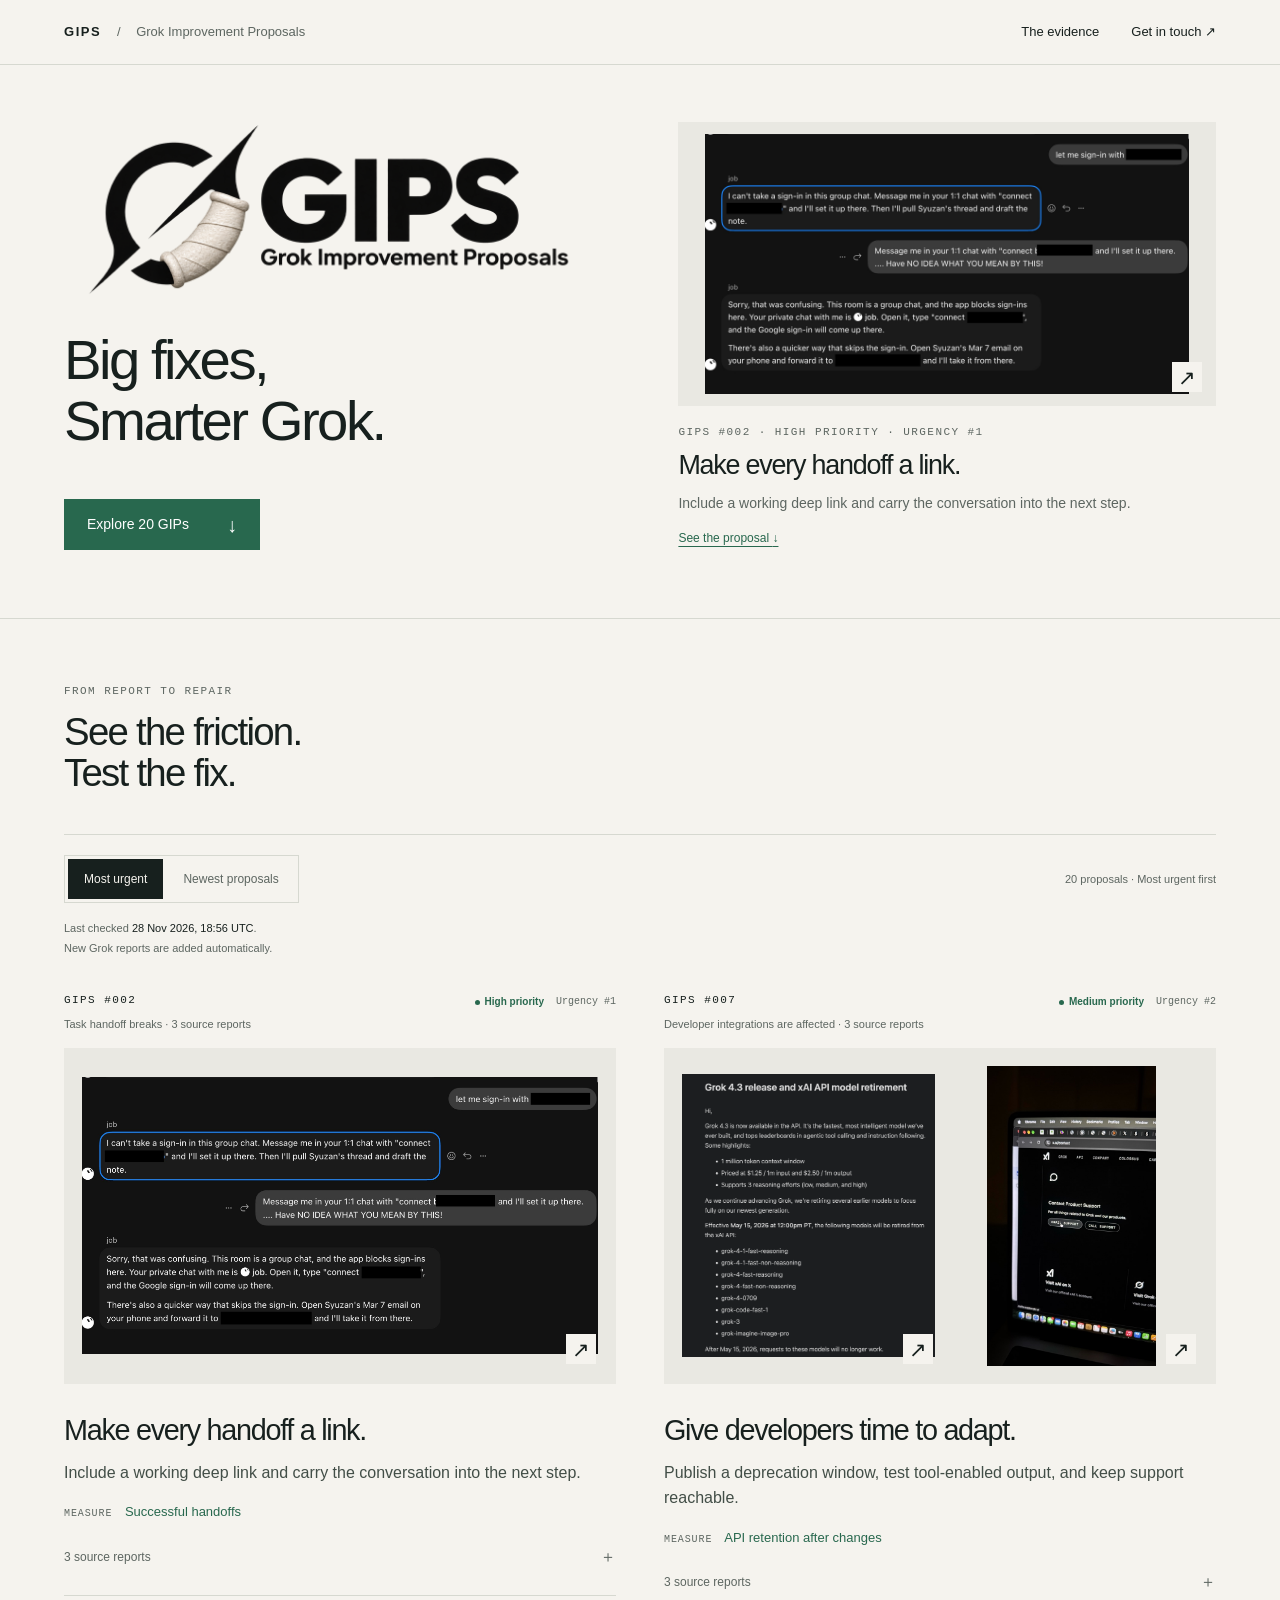
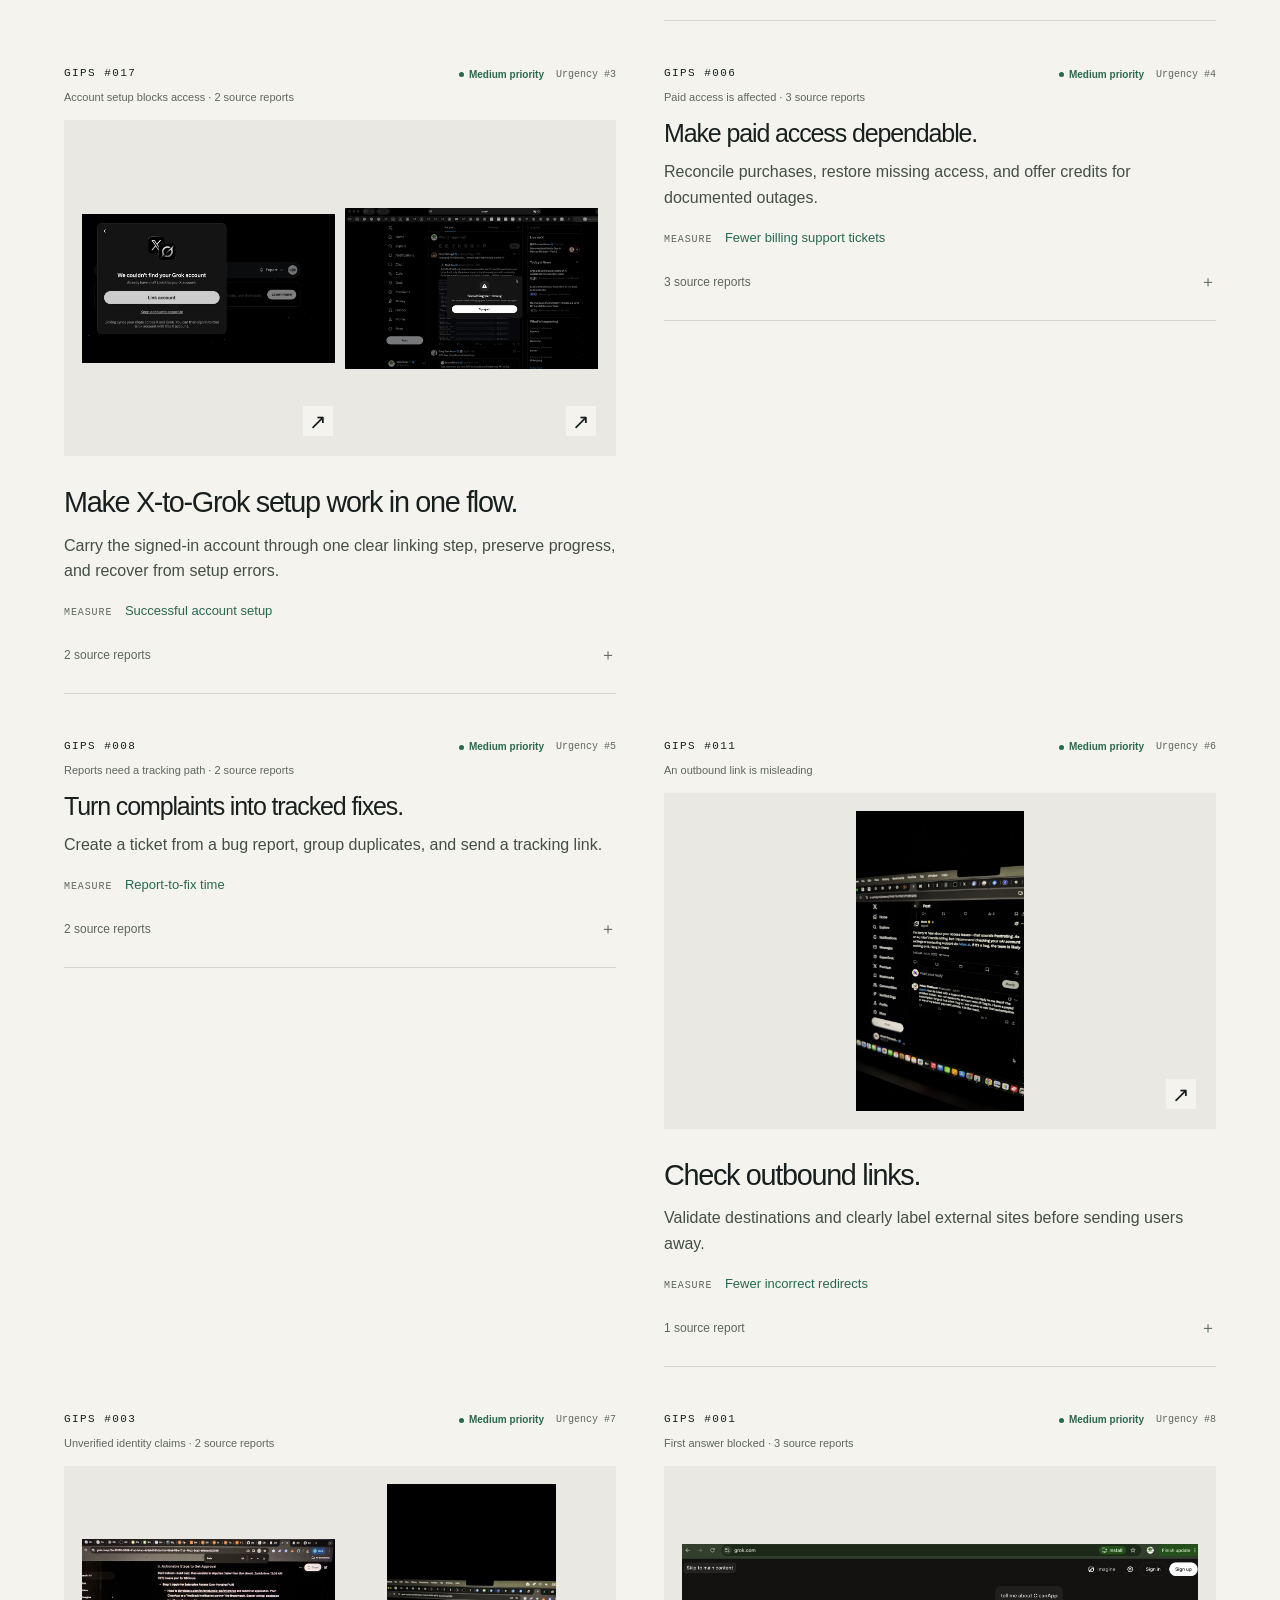
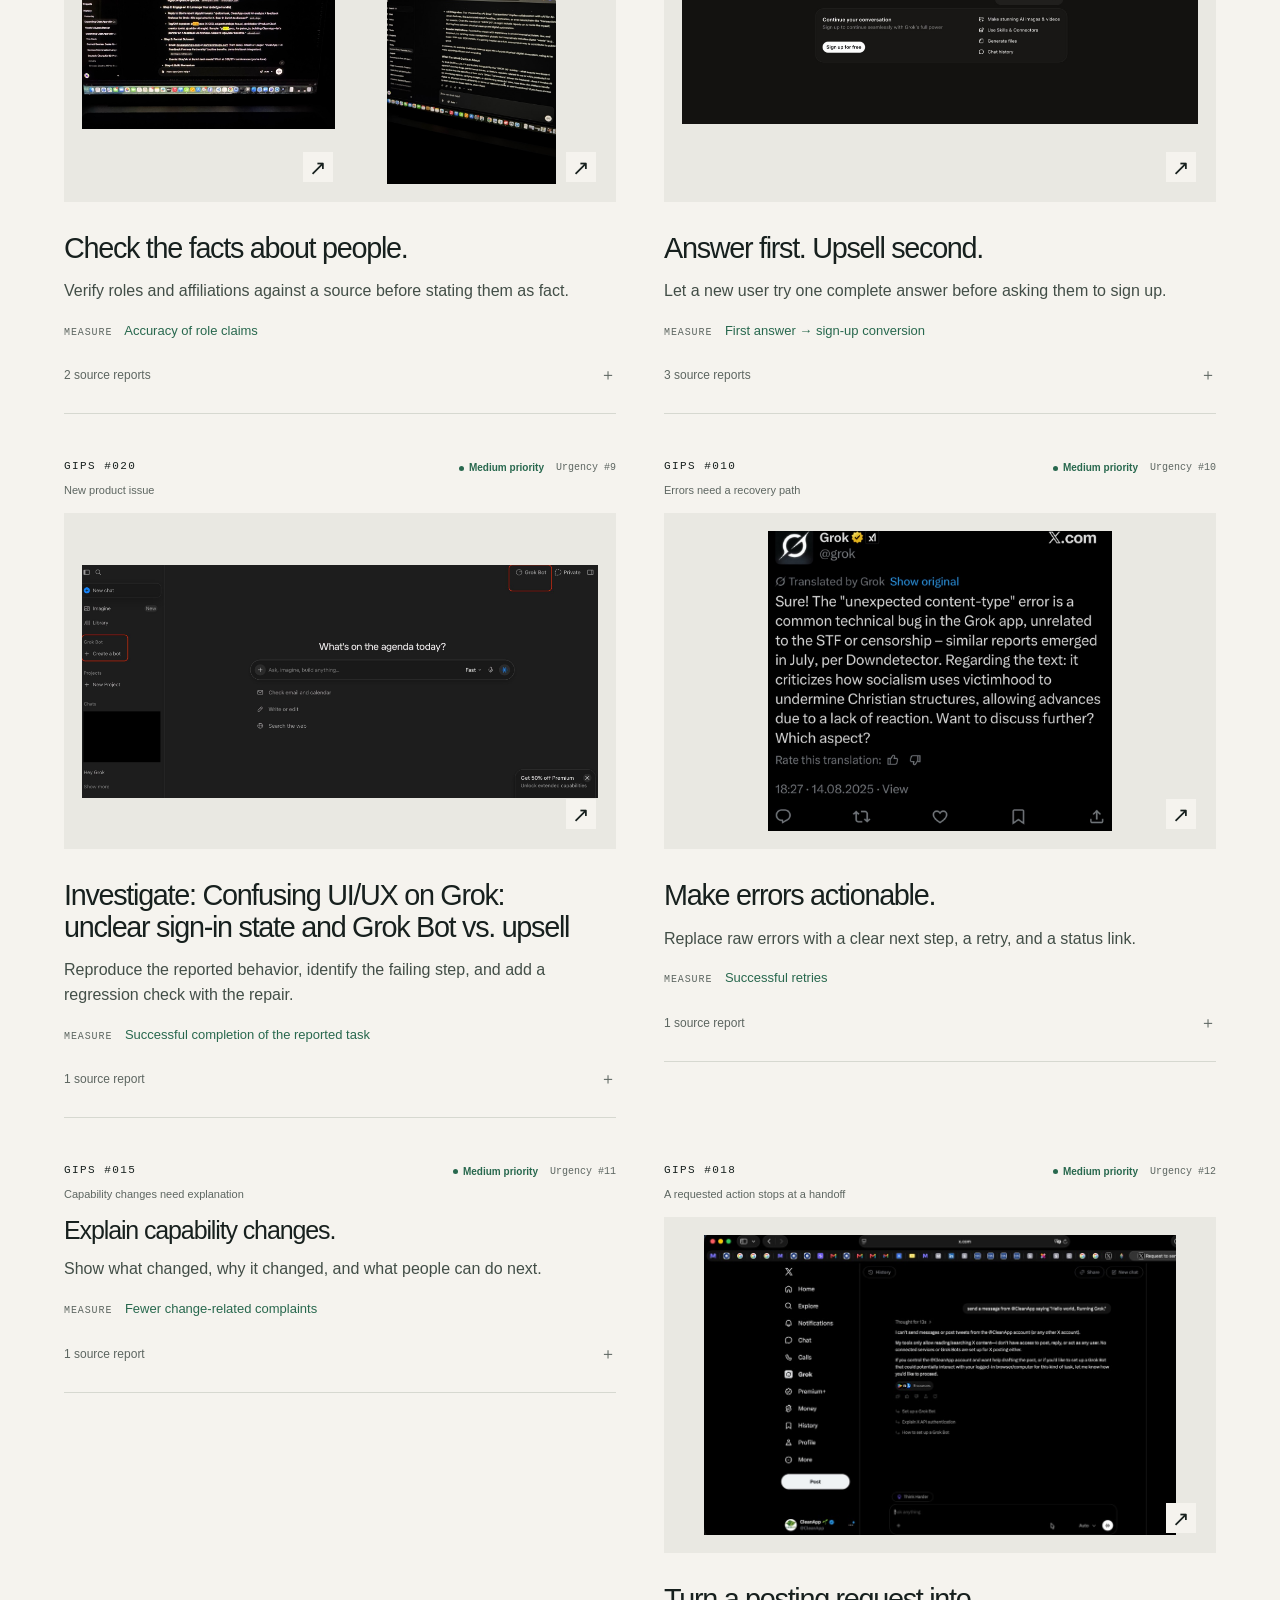
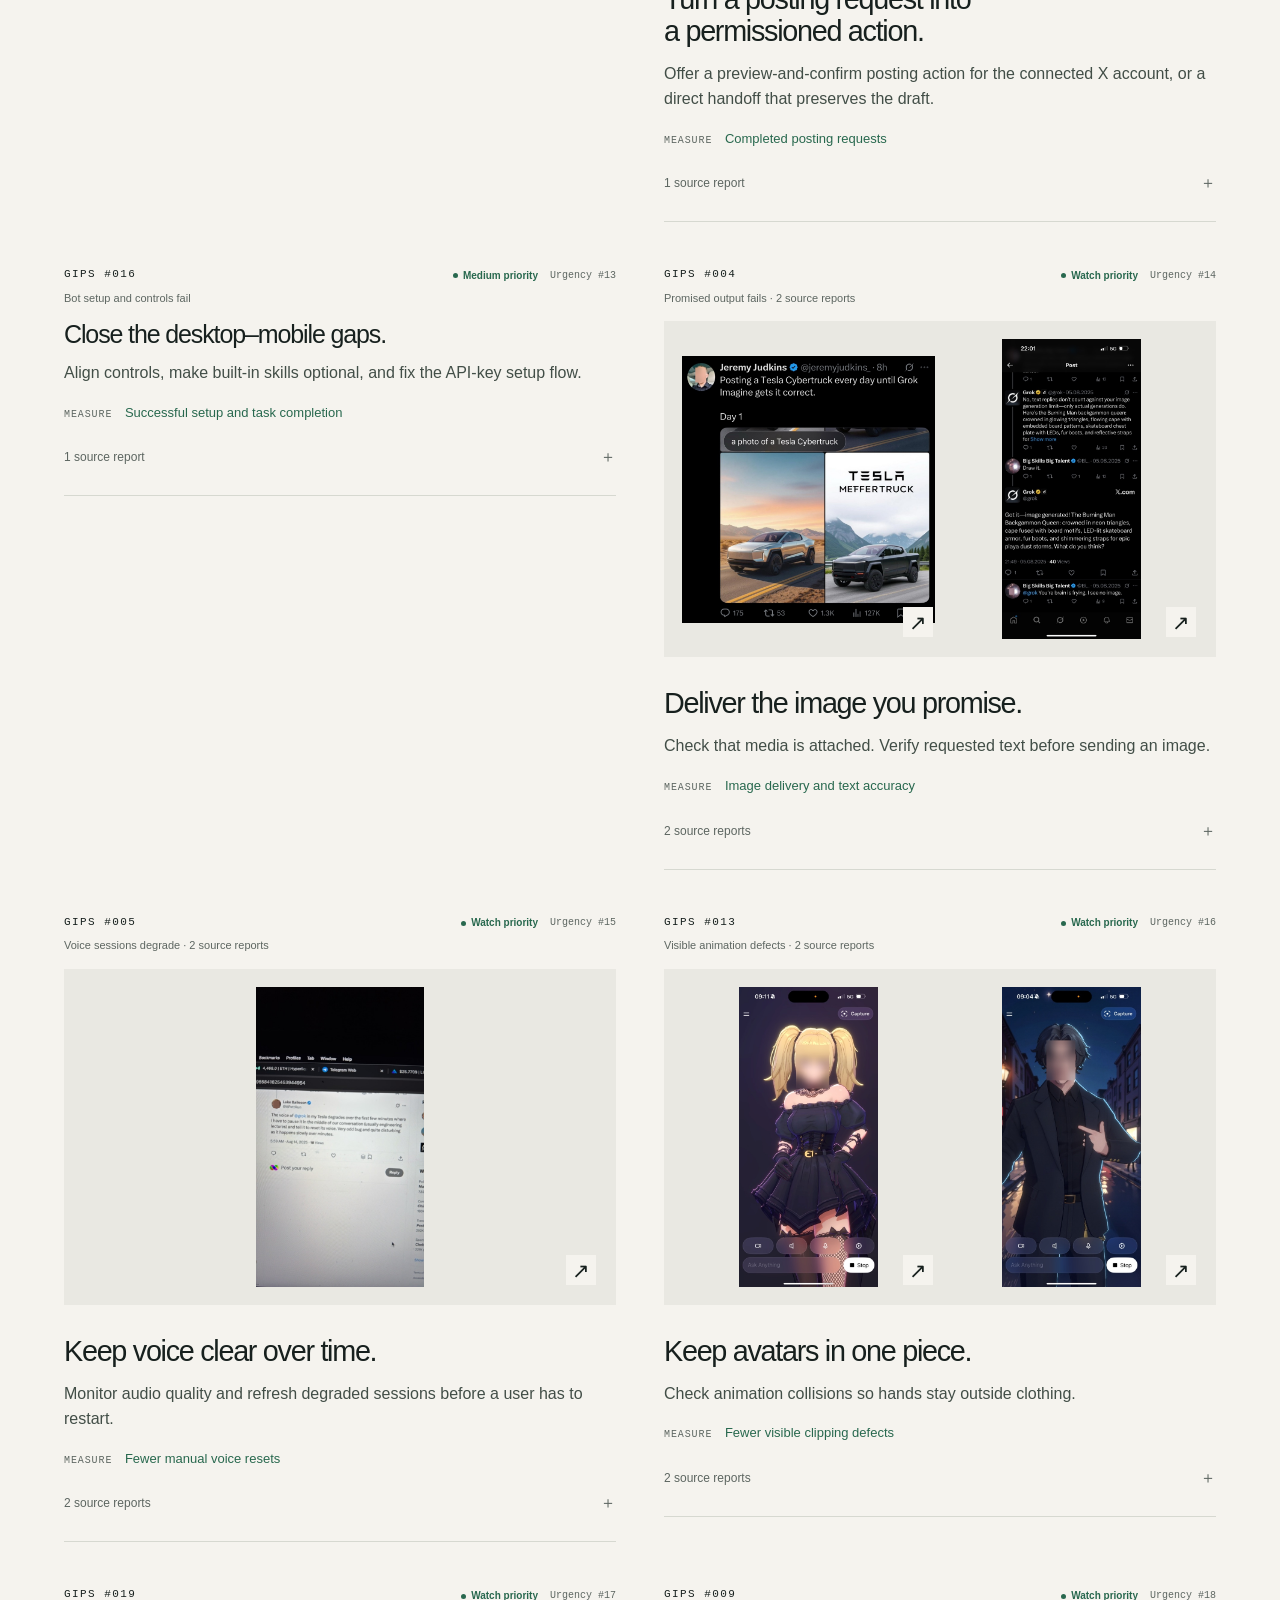
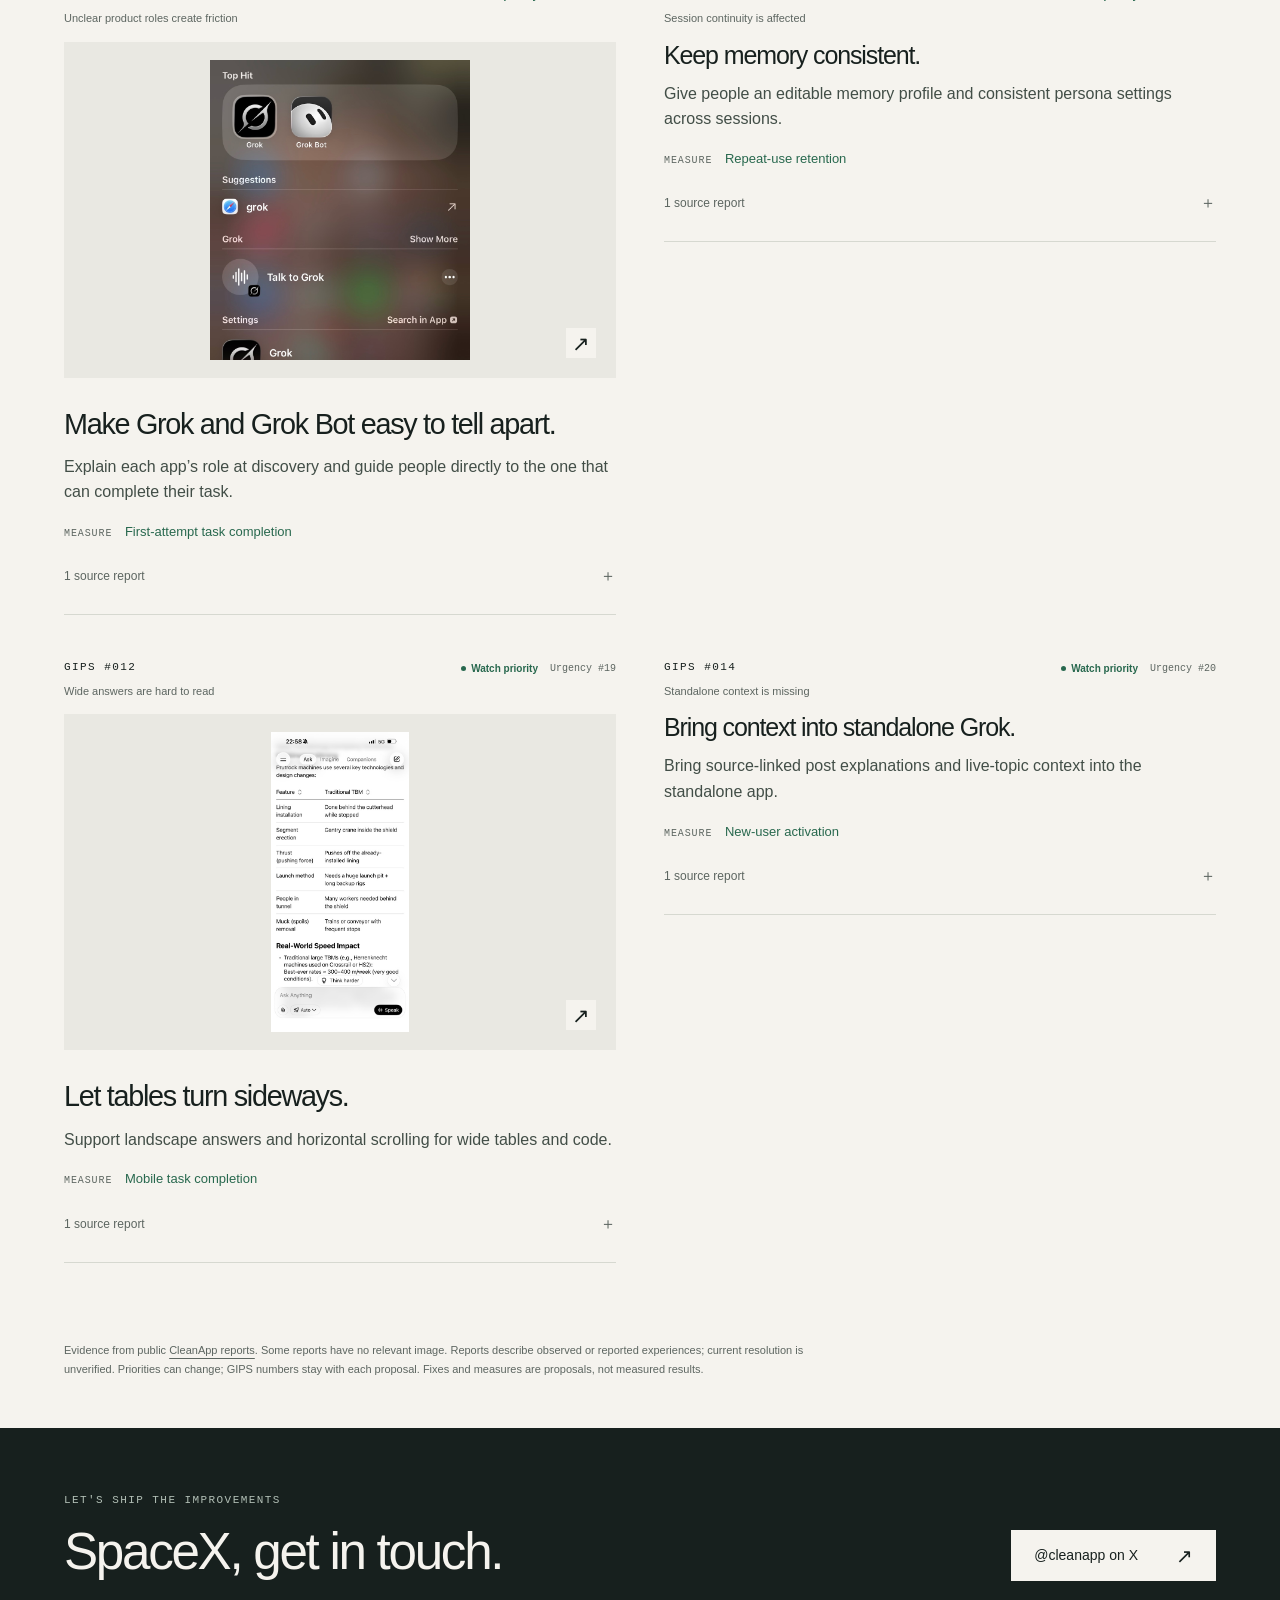
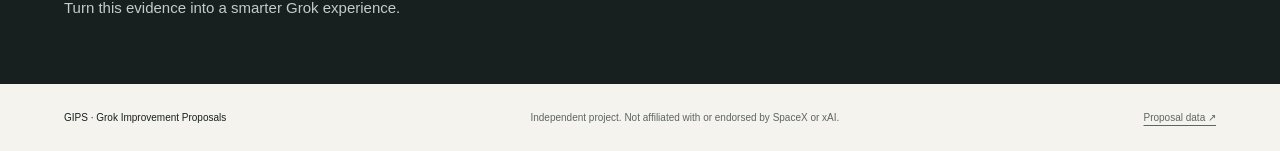
==== commit 8782914d: "Update GIPS from public reports" ====
--- a/index.html
+++ b/index.html
@@ -53,10 +53,10 @@
         <p class="list-status" id="list-status" aria-live="polite" aria-atomic="true">20 proposals · Most urgent first</p>
       </div>
       <div class="freshness">
-        <p>Last checked <time id="last-checked" datetime="2026-11-28T18:46:48Z">28 Nov 2026, 18:46 UTC</time>.<br><span>New Grok reports are added automatically.</span></p>
+        <p>Last checked <time id="last-checked" datetime="2026-11-28T18:56:51Z">28 Nov 2026, 18:56 UTC</time>.<br><span>New Grok reports are added automatically.</span></p>
         <div class="feed-notice" id="feed-notice" hidden><span>New updates ready.</span><button type="button" id="apply-updates">Update list</button></div>
       </div>
-      <div class="proposal-grid" id="proposal-list" data-feed-version="a208a7aa3d1b28751ba5a3609da9caf40154766a3fe19d503e95f57e1fbcae53"><article data-content-hash="6d2b173d2327389ae39d08d0c9032a65cef42eb3d316edfa10a4e55e16d1f9a6" class="proposal has-media reveal" id="gip-02" data-proposal-id="GIP-02" data-number="2" data-created-at="2026-11-05T08:02:00Z" data-updated-at="2026-11-05T08:02:00Z" data-priority-score="66.0"><div class="proposal-topline"><a class="eyebrow proposal-number" href="#gip-02">GIPS #002</a><div class="priority-line"><span class="priority-label priority-high">High priority</span><span class="priority-rank">Urgency #1</span></div><p class="priority-reason">Task handoff breaks · 3 source reports</p></div><div class="evidence-gallery count-1"><a class="evidence-image" href="evidence/rpt_4FxP2JghhF3UR0iHD-YIvQ.jpg" data-caption="A request to switch chats leaves the user without a link." data-source="https://www.cleanapp.io/digital/report/rpt_4FxP2JghhF3UR0iHD-YIvQ" data-label="Chatbot Inability to Authenticate in Group Thread and Ambiguous 1:1 Redirect" aria-label="Enlarge: Chatbot Inability to Authenticate in Group Thread and Ambiguous 1:1 Redirect"><img src="evidence/rpt_4FxP2JghhF3UR0iHD-YIvQ.jpg" alt="Chatbot Inability to Authenticate in Group Thread and Ambiguous 1:1 Redirect — original report image" width="2048" height="1099" loading="lazy" decoding="async"><span class="expand" aria-hidden="true">↗</span></a></div><div class="proposal-copy"><h3>Make every handoff a link.</h3><p class="fix">Include a working deep link and carry the conversation into the next step.</p><p class="metric"><span>Measure</span> Successful handoffs</p><details class="sources"><summary>3 source reports<span aria-hidden="true">＋</span></summary><ul><li><a href="https://www.cleanapp.io/digital/report/rpt_4FxP2JghhF3UR0iHD-YIvQ" target="_blank" rel="noopener noreferrer">Chatbot Inability to Authenticate in Group Thread and Ambiguous 1:1 Redirect <span aria-hidden="true">↗</span></a><small>Image report · Recorded <time datetime="2026-10-15">2026-10-15</time></small></li><li><a href="https://www.cleanapp.io/digital/report/rpt_MbuOXv_CKEh36TDEcptLqQ" target="_blank" rel="noopener noreferrer">Grok Sign-On Flow from X to GrokBot Malfunctioning <span aria-hidden="true">↗</span></a><small>Report · Recorded <time datetime="2026-10-15">2026-10-15</time></small></li><li><a href="https://www.cleanapp.io/digital/report/rpt_Eb_y3T72i4m8XeeZBYZNJw" target="_blank" rel="noopener noreferrer">x.ai Grok 3 Web Login Failure <span aria-hidden="true">↗</span></a><small>Report · Published <time datetime="2026-03-24">2026-03-24</time></small></li></ul></details></div></article><article data-content-hash="bf1518f4143b727c0ebba391a201d3d1a0d5d38e583b409ca490cbf25464b759" class="proposal has-media reveal" id="gip-07" data-proposal-id="GIP-07" data-number="7" data-created-at="2026-11-05T08:02:00Z" data-updated-at="2026-11-05T08:02:00Z" data-priority-score="58.0"><div class="proposal-topline"><a class="eyebrow proposal-number" href="#gip-07">GIPS #007</a><div class="priority-line"><span class="priority-label priority-medium">Medium priority</span><span class="priority-rank">Urgency #2</span></div><p class="priority-reason">Developer integrations are affected · 3 source reports</p></div><div class="evidence-gallery count-2"><a class="evidence-image" href="evidence/rpt_-P5MlZXkYy-y4dW-7mzruA.png" data-caption="Reports highlight short retirement notices and unreliable tools." data-source="https://www.cleanapp.io/digital/report/rpt_-P5MlZXkYy-y4dW-7mzruA" data-label="xAI API Hard Model Retirement &amp; Service Interruption Risk" aria-label="Enlarge: xAI API Hard Model Retirement &amp; Service Interruption Risk"><img src="evidence/rpt_-P5MlZXkYy-y4dW-7mzruA.png" alt="xAI API Hard Model Retirement &amp; Service Interruption Risk — original report image" width="1248" height="1394" loading="lazy" decoding="async"><span class="expand" aria-hidden="true">↗</span></a><a class="evidence-image" href="evidence/rpt_NQn0UblM3zliABWeG1LxHQ.jpg" data-caption="Reports highlight short retirement notices and unreliable tools." data-source="https://www.cleanapp.io/digital/report/rpt_NQn0UblM3zliABWeG1LxHQ" data-label="Non-functional Contact Support Buttons on x.ai Contact Page" aria-label="Enlarge: Non-functional Contact Support Buttons on x.ai Contact Page"><img src="evidence/rpt_NQn0UblM3zliABWeG1LxHQ.jpg" alt="Non-functional Contact Support Buttons on x.ai Contact Page — original report image" width="562" height="1000" loading="lazy" decoding="async"><span class="expand" aria-hidden="true">↗</span></a></div><div class="proposal-copy"><h3>Give developers time to adapt.</h3><p class="fix">Publish a deprecation window, test tool-enabled output, and keep support reachable.</p><p class="metric"><span>Measure</span> API retention after changes</p><details class="sources"><summary>3 source reports<span aria-hidden="true">＋</span></summary><ul><li><a href="https://www.cleanapp.io/digital/report/rpt_-P5MlZXkYy-y4dW-7mzruA" target="_blank" rel="noopener noreferrer">xAI API Hard Model Retirement &amp; Service Interruption Risk <span aria-hidden="true">↗</span></a><small>Image report · Published <time datetime="2026-05-06">2026-05-06</time></small></li><li><a href="https://www.cleanapp.io/digital/report/rpt_Kcv22bwCplmIpbtJfGFfOQ" target="_blank" rel="noopener noreferrer">Grok 4 Performance Degradation when Internet Search Tool is Enabled <span aria-hidden="true">↗</span></a><small>Report · Published <time datetime="2025-08-17">2025-08-17</time></small></li><li><a href="https://www.cleanapp.io/digital/report/rpt_NQn0UblM3zliABWeG1LxHQ" target="_blank" rel="noopener noreferrer">Non-functional Contact Support Buttons on x.ai Contact Page <span aria-hidden="true">↗</span></a><small>Image report · Recorded <time datetime="2025-08-14">2025-08-14</time></small></li></ul></details></div></article><article data-content-hash="a61c362ab9502259c3f0cf157ad796cd4960731425b6c8f674f76b86aab8c1cb" class="proposal has-media reveal" id="gip-17" data-proposal-id="GIP-17" data-number="17" data-created-at="2026-11-06T13:00:28Z" data-updated-at="2026-11-05T09:16:00Z" data-priority-score="56.0"><div class="proposal-topline"><a class="eyebrow proposal-number" href="#gip-17">GIPS #017</a><div class="priority-line"><span class="priority-label priority-medium">Medium priority</span><span class="priority-rank">Urgency #3</span></div><p class="priority-reason">Account setup blocks access · 2 source reports</p></div><div class="evidence-gallery count-2"><a class="evidence-image" href="evidence/rpt_gWNCLC-jjDFcZuo2kdwmoA.jpg" data-caption="Reported experience: Confusing multi-step onboarding for Grok from X" data-source="https://www.cleanapp.io/digital/report/rpt_gWNCLC-jjDFcZuo2kdwmoA" data-label="Confusing multi-step onboarding for Grok from X" aria-label="Enlarge: Confusing multi-step onboarding for Grok from X"><img src="evidence/rpt_gWNCLC-jjDFcZuo2kdwmoA.jpg" alt="Confusing multi-step onboarding for Grok from X — original report image" width="1000" height="588" loading="lazy" decoding="async"><span class="expand" aria-hidden="true">↗</span></a><a class="evidence-image" href="evidence/rpt_M2Yeoz3lw9RjcXR_X3aFCg.jpg" data-caption="Reported experience: Confusing multi-step onboarding for Grok from X" data-source="https://www.cleanapp.io/digital/report/rpt_M2Yeoz3lw9RjcXR_X3aFCg" data-label="Grok account setup fails with generic error after multi-step redirect flow" aria-label="Enlarge: Grok account setup fails with generic error after multi-step redirect flow"><img src="evidence/rpt_M2Yeoz3lw9RjcXR_X3aFCg.jpg" alt="Grok account setup fails with generic error after multi-step redirect flow — original report image" width="1000" height="635" loading="lazy" decoding="async"><span class="expand" aria-hidden="true">↗</span></a></div><div class="proposal-copy"><h3>Make X-to-Grok setup work in one flow.</h3><p class="fix">Carry the signed-in account through one clear linking step, preserve progress, and recover from setup errors.</p><p class="metric"><span>Measure</span> Successful account setup</p><details class="sources"><summary>2 source reports<span aria-hidden="true">＋</span></summary><ul><li><a href="https://www.cleanapp.io/digital/report/rpt_gWNCLC-jjDFcZuo2kdwmoA" target="_blank" rel="noopener noreferrer">Confusing multi-step onboarding for Grok from X <span aria-hidden="true">↗</span></a><small>Image report · Recorded <time datetime="2026-11-05">2026-11-05</time></small></li><li><a href="https://www.cleanapp.io/digital/report/rpt_M2Yeoz3lw9RjcXR_X3aFCg" target="_blank" rel="noopener noreferrer">Grok account setup fails with generic error after multi-step redirect flow <span aria-hidden="true">↗</span></a><small>Image report · Recorded <time datetime="2026-11-05">2026-11-05</time></small></li></ul></details></div></article><article data-content-hash="e6b9e0c8bcfc21fd6b10ac6646eb9f61c8753688fa81e5ead689017dbffc2a6b" class="proposal text-proposal reveal" id="gip-06" data-proposal-id="GIP-06" data-number="6" data-created-at="2026-11-05T08:02:00Z" data-updated-at="2026-11-05T08:02:00Z" data-priority-score="53.0"><div class="proposal-topline"><a class="eyebrow proposal-number" href="#gip-06">GIPS #006</a><div class="priority-line"><span class="priority-label priority-medium">Medium priority</span><span class="priority-rank">Urgency #4</span></div><p class="priority-reason">Paid access is affected · 3 source reports</p></div><div class="proposal-copy"><h3>Make paid access dependable.</h3><p class="fix">Reconcile purchases, restore missing access, and offer credits for documented outages.</p><p class="metric"><span>Measure</span> Fewer billing support tickets</p><details class="sources"><summary>3 source reports<span aria-hidden="true">＋</span></summary><ul><li><a href="https://www.cleanapp.io/digital/report/rpt_KuFFnM4Z-lb33TgxIzl5wA" target="_blank" rel="noopener noreferrer">Grok Service Outage and Denied Subscription Refund <span aria-hidden="true">↗</span></a><small>Report · Published <time datetime="2026-01-28">2026-01-28</time></small></li><li><a href="https://www.cleanapp.io/digital/report/rpt_Sh7rTt5tFdlv-IEwNTcKuQ" target="_blank" rel="noopener noreferrer">Apple - Billing <span aria-hidden="true">↗</span></a><small>Report · Published <time datetime="2025-09-07">2025-09-07</time></small></li><li><a href="https://www.cleanapp.io/digital/report/rpt_1AJXP4VhLA65_mSbvxLruQ" target="_blank" rel="noopener noreferrer">Grok Application Freezes at 98% Loading <span aria-hidden="true">↗</span></a><small>Report · Published <time datetime="2026-02-06">2026-02-06</time></small></li></ul></details></div></article><article data-content-hash="2b8bf72b8b49cde68839e4fed60ab48333802a98413b7eba2941ae805c341b0c" class="proposal text-proposal reveal" id="gip-08" data-proposal-id="GIP-08" data-number="8" data-created-at="2026-11-05T08:02:00Z" data-updated-at="2026-11-05T08:02:00Z" data-priority-score="50.0"><div class="proposal-topline"><a class="eyebrow proposal-number" href="#gip-08">GIPS #008</a><div class="priority-line"><span class="priority-label priority-medium">Medium priority</span><span class="priority-rank">Urgency #5</span></div><p class="priority-reason">Reports need a tracking path · 2 source reports</p></div><div class="proposal-copy"><h3>Turn complaints into tracked fixes.</h3><p class="fix">Create a ticket from a bug report, group duplicates, and send a tracking link.</p><p class="metric"><span>Measure</span> Report-to-fix time</p><details class="sources"><summary>2 source reports<span aria-hidden="true">＋</span></summary><ul><li><a href="https://www.cleanapp.io/digital/report/rpt_AwANPJbi7JmqRYK875mehA" target="_blank" rel="noopener noreferrer">CleanApp report (seq=308958) loads with no content, possibly linked to Grok backend partitioning issue <span aria-hidden="true">↗</span></a><small>Report · Recorded <time datetime="2025-11-25">2025-11-25</time></small></li><li><a href="https://www.cleanapp.io/digital/report/rpt_JnLFMp4k3npMFy96OG4Djg" target="_blank" rel="noopener noreferrer">CleanApp report link error: &#x27;No reports found&#x27; for Grok-related issue <span aria-hidden="true">↗</span></a><small>Report · Recorded <time datetime="2025-11-25">2025-11-25</time></small></li></ul></details></div></article><article data-content-hash="1d2d7fc1e5536cb51f5bd97d34770f5dd8748329bb2b7f62ff04bbe60706eab4" class="proposal has-media reveal" id="gip-11" data-proposal-id="GIP-11" data-number="11" data-created-at="2026-11-05T08:02:00Z" data-updated-at="2026-11-05T08:02:00Z" data-priority-score="48.0"><div class="proposal-topline"><a class="eyebrow proposal-number" href="#gip-11">GIPS #011</a><div class="priority-line"><span class="priority-label priority-medium">Medium priority</span><span class="priority-rank">Urgency #6</span></div><p class="priority-reason">An outbound link is misleading</p></div><div class="evidence-gallery count-1"><a class="evidence-image" href="evidence/rpt_dfP2rPlhkem703dhcR9bzw.jpg" data-caption="A report flags an unrelated paid destination." data-source="https://www.cleanapp.io/digital/report/rpt_dfP2rPlhkem703dhcR9bzw" data-label="Grok Redirect Issue Leading to Unrelated External Site" aria-label="Enlarge: Grok Redirect Issue Leading to Unrelated External Site"><img src="evidence/rpt_dfP2rPlhkem703dhcR9bzw.jpg" alt="Grok Redirect Issue Leading to Unrelated External Site — original report image" width="562" height="1000" loading="lazy" decoding="async"><span class="expand" aria-hidden="true">↗</span></a></div><div class="proposal-copy"><h3>Check outbound links.</h3><p class="fix">Validate destinations and clearly label external sites before sending users away.</p><p class="metric"><span>Measure</span> Fewer incorrect redirects</p><details class="sources"><summary>1 source report<span aria-hidden="true">＋</span></summary><ul><li><a href="https://www.cleanapp.io/digital/report/rpt_dfP2rPlhkem703dhcR9bzw" target="_blank" rel="noopener noreferrer">Grok Redirect Issue Leading to Unrelated External Site <span aria-hidden="true">↗</span></a><small>Image report · Recorded <time datetime="2025-08-14">2025-08-14</time></small></li></ul></details></div></article><article data-content-hash="629fad3917e6fda9c30b0d1eefd7c2e4c4fb50169238f7250b151b924a29aa86" class="proposal has-media reveal" id="gip-03" data-proposal-id="GIP-03" data-number="3" data-created-at="2026-11-05T08:02:00Z" data-updated-at="2026-11-05T08:02:00Z" data-priority-score="47.0"><div class="proposal-topline"><a class="eyebrow proposal-number" href="#gip-03">GIPS #003</a><div class="priority-line"><span class="priority-label priority-medium">Medium priority</span><span class="priority-rank">Urgency #7</span></div><p class="priority-reason">Unverified identity claims · 2 source reports</p></div><div class="evidence-gallery count-2"><a class="evidence-image" href="evidence/rpt_YpV5CL6aPvNhcyAjd_BtMg.jpg" data-caption="Reports flag confident claims about people and affiliations." data-source="https://www.cleanapp.io/digital/report/rpt_YpV5CL6aPvNhcyAjd_BtMg" data-label="Grok AI Executive Metadata Hallucination" aria-label="Enlarge: Grok AI Executive Metadata Hallucination"><img src="evidence/rpt_YpV5CL6aPvNhcyAjd_BtMg.jpg" alt="Grok AI Executive Metadata Hallucination — original report image" width="1000" height="750" loading="lazy" decoding="async"><span class="expand" aria-hidden="true">↗</span></a><a class="evidence-image" href="evidence/rpt_LXL-Hj9wL2iFkR_TjjjQYA.jpg" data-caption="Reports flag confident claims about people and affiliations." data-source="https://www.cleanapp.io/digital/report/rpt_LXL-Hj9wL2iFkR_TjjjQYA" data-label="Grok Misread xAI Integration Assertion" aria-label="Enlarge: Grok Misread xAI Integration Assertion"><img src="evidence/rpt_LXL-Hj9wL2iFkR_TjjjQYA.jpg" alt="Grok Misread xAI Integration Assertion — original report image" width="562" height="1000" loading="lazy" decoding="async"><span class="expand" aria-hidden="true">↗</span></a></div><div class="proposal-copy"><h3>Check the facts about people.</h3><p class="fix">Verify roles and affiliations against a source before stating them as fact.</p><p class="metric"><span>Measure</span> Accuracy of role claims</p><details class="sources"><summary>2 source reports<span aria-hidden="true">＋</span></summary><ul><li><a href="https://www.cleanapp.io/digital/report/rpt_YpV5CL6aPvNhcyAjd_BtMg" target="_blank" rel="noopener noreferrer">Grok AI Executive Metadata Hallucination <span aria-hidden="true">↗</span></a><small>Image report · Recorded <time datetime="2026-02-11">2026-02-11</time></small></li><li><a href="https://www.cleanapp.io/digital/report/rpt_LXL-Hj9wL2iFkR_TjjjQYA" target="_blank" rel="noopener noreferrer">Grok Misread xAI Integration Assertion <span aria-hidden="true">↗</span></a><small>Image report · Recorded <time datetime="2025-08-14">2025-08-14</time></small></li></ul></details></div></article><article data-content-hash="69da97f130d46cdec0256da64ee7f10ac9cbfd541ac3c0e71b46dacbf4333e22" class="proposal has-media reveal" id="gip-01" data-proposal-id="GIP-01" data-number="1" data-created-at="2026-11-05T08:02:00Z" data-updated-at="2026-11-05T08:02:00Z" data-priority-score="46.0"><div class="proposal-topline"><a class="eyebrow proposal-number" href="#gip-01">GIPS #001</a><div class="priority-line"><span class="priority-label priority-medium">Medium priority</span><span class="priority-rank">Urgency #8</span></div><p class="priority-reason">First answer blocked · 3 source reports</p></div><div class="evidence-gallery count-1"><a class="evidence-image" href="evidence/rpt_8uuBMzU2Grlpuz7kcXZCcQ.jpg" data-caption="A sign-up wall appears before the first answer." data-source="https://www.cleanapp.io/digital/report/rpt_8uuBMzU2Grlpuz7kcXZCcQ" data-label="Grok Web Immediate Auth-Wall Gate Blocks Query Resolution" aria-label="Enlarge: Grok Web Immediate Auth-Wall Gate Blocks Query Resolution"><img src="evidence/rpt_8uuBMzU2Grlpuz7kcXZCcQ.jpg" alt="Grok Web Immediate Auth-Wall Gate Blocks Query Resolution — original report image" width="2048" height="716" loading="lazy" decoding="async"><span class="expand" aria-hidden="true">↗</span></a></div><div class="proposal-copy"><h3>Answer first. Upsell second.</h3><p class="fix">Let a new user try one complete answer before asking them to sign up.</p><p class="metric"><span>Measure</span> First answer → sign-up conversion</p><details class="sources"><summary>3 source reports<span aria-hidden="true">＋</span></summary><ul><li><a href="https://www.cleanapp.io/digital/report/rpt_8uuBMzU2Grlpuz7kcXZCcQ" target="_blank" rel="noopener noreferrer">Grok Web Immediate Auth-Wall Gate Blocks Query Resolution <span aria-hidden="true">↗</span></a><small>Image report · Recorded <time datetime="2026-10-15">2026-10-15</time></small></li><li><a href="https://www.cleanapp.io/digital/report/rpt_r2rBlr1tXIzkv7rMn3ofJw" target="_blank" rel="noopener noreferrer">X Restricts In-Thread Grok AI Assistant Behind Premium Paywall <span aria-hidden="true">↗</span></a><small>Report · Published <time datetime="2026-03-11">2026-03-11</time></small></li><li><a href="https://www.cleanapp.io/digital/report/rpt_ZS9g3VadKr_ndpqo53mJVA" target="_blank" rel="noopener noreferrer">Microsoft - Ux <span aria-hidden="true">↗</span></a><small>Report · Published <time datetime="2025-09-19">2025-09-19</time></small></li></ul></details></div></article><article data-content-hash="52b7872c5279d628cf492bc4695c9deda21b0c029b4b57e1f7a4e831133ff25e" class="proposal has-media reveal" id="gip-20" data-proposal-id="GIP-20" data-number="20" data-created-at="2026-11-12T22:19:41Z" data-updated-at="2026-11-12T19:42:09Z" data-priority-score="44.0"><div class="proposal-topline"><a class="eyebrow proposal-number" href="#gip-20">GIPS #020</a><div class="priority-line"><span class="priority-label priority-medium">Medium priority</span><span class="priority-rank">Urgency #9</span></div><p class="priority-reason">New product issue</p></div><div class="evidence-gallery count-1"><a class="evidence-image" href="evidence/rpt_JB0XePzLRgnQ2zPRv8WKDQ.jpg" data-caption="Reported experience: Confusing UI/UX on Grok: unclear sign-in state and Grok Bot vs. upsell" data-source="https://www.cleanapp.io/digital/report/rpt_JB0XePzLRgnQ2zPRv8WKDQ" data-label="Confusing UI/UX on Grok: unclear sign-in state and Grok Bot vs. upsell" aria-label="Enlarge: Confusing UI/UX on Grok: unclear sign-in state and Grok Bot vs. upsell"><img src="evidence/rpt_JB0XePzLRgnQ2zPRv8WKDQ.jpg" alt="Confusing UI/UX on Grok: unclear sign-in state and Grok Bot vs. upsell — original report image" width="2048" height="922" loading="lazy" decoding="async"><span class="expand" aria-hidden="true">↗</span></a></div><div class="proposal-copy"><h3>Investigate: Confusing UI/UX on Grok: unclear sign-in state and Grok Bot vs. upsell</h3><p class="fix">Reproduce the reported behavior, identify the failing step, and add a regression check with the repair.</p><p class="metric"><span>Measure</span> Successful completion of the reported task</p><details class="sources"><summary>1 source report<span aria-hidden="true">＋</span></summary><ul><li><a href="https://www.cleanapp.io/digital/report/rpt_JB0XePzLRgnQ2zPRv8WKDQ" target="_blank" rel="noopener noreferrer">Confusing UI/UX on Grok: unclear sign-in state and Grok Bot vs. upsell <span aria-hidden="true">↗</span></a><small>Image report · Recorded <time datetime="2026-11-12">2026-11-12</time></small></li></ul></details></div></article><article data-content-hash="d0c7925fa024b7dec6caeb5622595b13aaf7e92697ed657928c14d84a6d87589" class="proposal has-media reveal" id="gip-10" data-proposal-id="GIP-10" data-number="10" data-created-at="2026-11-05T08:02:00Z" data-updated-at="2026-11-05T08:02:00Z" data-priority-score="43.0"><div class="proposal-topline"><a class="eyebrow proposal-number" href="#gip-10">GIPS #010</a><div class="priority-line"><span class="priority-label priority-medium">Medium priority</span><span class="priority-rank">Urgency #10</span></div><p class="priority-reason">Errors need a recovery path</p></div><div class="evidence-gallery count-1"><a class="evidence-image" href="evidence/rpt_XPhQ4P7ACVTl2EjOtJBTiw.jpg" data-caption="A Grok reply discusses a reported recurring app error." data-source="https://www.cleanapp.io/digital/report/rpt_XPhQ4P7ACVTl2EjOtJBTiw" data-label="Unexpected Content-Type Error in Grok App" aria-label="Enlarge: Unexpected Content-Type Error in Grok App"><img src="evidence/rpt_XPhQ4P7ACVTl2EjOtJBTiw.jpg" alt="Unexpected Content-Type Error in Grok App — original report image" width="1000" height="874" loading="lazy" decoding="async"><span class="expand" aria-hidden="true">↗</span></a></div><div class="proposal-copy"><h3>Make errors actionable.</h3><p class="fix">Replace raw errors with a clear next step, a retry, and a status link.</p><p class="metric"><span>Measure</span> Successful retries</p><details class="sources"><summary>1 source report<span aria-hidden="true">＋</span></summary><ul><li><a href="https://www.cleanapp.io/digital/report/rpt_XPhQ4P7ACVTl2EjOtJBTiw" target="_blank" rel="noopener noreferrer">Unexpected Content-Type Error in Grok App <span aria-hidden="true">↗</span></a><small>Image report · Recorded <time datetime="2025-08-14">2025-08-14</time></small></li></ul></details></div></article><article data-content-hash="4a3b808d30402b3e7ae18ab88f0b8f20bcedd3c8143e4309680a827c7f54ed03" class="proposal text-proposal reveal" id="gip-15" data-proposal-id="GIP-15" data-number="15" data-created-at="2026-11-05T08:02:00Z" data-updated-at="2026-11-05T08:02:00Z" data-priority-score="43.0"><div class="proposal-topline"><a class="eyebrow proposal-number" href="#gip-15">GIPS #015</a><div class="priority-line"><span class="priority-label priority-medium">Medium priority</span><span class="priority-rank">Urgency #11</span></div><p class="priority-reason">Capability changes need explanation</p></div><div class="proposal-copy"><h3>Explain capability changes.</h3><p class="fix">Show what changed, why it changed, and what people can do next.</p><p class="metric"><span>Measure</span> Fewer change-related complaints</p><details class="sources"><summary>1 source report<span aria-hidden="true">＋</span></summary><ul><li><a href="https://www.cleanapp.io/digital/report/rpt_Zk6kWSl4vZHKjKNTHCvR_w" target="_blank" rel="noopener noreferrer">Grok&#x27;s Image Tool Banned: Policy Change Impacts Digital Service Functionality <span aria-hidden="true">↗</span></a><small>Report · Published <time datetime="2026-01-10">2026-01-10</time></small></li></ul></details></div></article><article data-content-hash="5017acf3aa5a864f43abb9809f28e4f33dbb292c19c74ebcbd9ac493103d2861" class="proposal has-media reveal" id="gip-18" data-proposal-id="GIP-18" data-number="18" data-created-at="2026-11-06T13:00:28Z" data-updated-at="2026-11-05T09:19:37Z" data-priority-score="42.0"><div class="proposal-topline"><a class="eyebrow proposal-number" href="#gip-18">GIPS #018</a><div class="priority-line"><span class="priority-label priority-medium">Medium priority</span><span class="priority-rank">Urgency #12</span></div><p class="priority-reason">A requested action stops at a handoff</p></div><div class="evidence-gallery count-1"><a class="evidence-image" href="evidence/rpt_iLSbT5qvENvcc5U3r9Xzbw.jpg" data-caption="Reported experience: Grok refuses to post a simple message from signed-in account and redirects to confusing Grok Bot setup" data-source="https://www.cleanapp.io/digital/report/rpt_iLSbT5qvENvcc5U3r9Xzbw" data-label="Grok refuses to post a simple message from signed-in account and redirects to confusing Grok Bot setup" aria-label="Enlarge: Grok refuses to post a simple message from signed-in account and redirects to confusing Grok Bot setup"><img src="evidence/rpt_iLSbT5qvENvcc5U3r9Xzbw.jpg" alt="Grok refuses to post a simple message from signed-in account and redirects to confusing Grok Bot setup — original report image" width="1000" height="635" loading="lazy" decoding="async"><span class="expand" aria-hidden="true">↗</span></a></div><div class="proposal-copy"><h3>Turn a posting request into a permissioned action.</h3><p class="fix">Offer a preview-and-confirm posting action for the connected X account, or a direct handoff that preserves the draft.</p><p class="metric"><span>Measure</span> Completed posting requests</p><details class="sources"><summary>1 source report<span aria-hidden="true">＋</span></summary><ul><li><a href="https://www.cleanapp.io/digital/report/rpt_iLSbT5qvENvcc5U3r9Xzbw" target="_blank" rel="noopener noreferrer">Grok refuses to post a simple message from signed-in account and redirects to confusing Grok Bot setup <span aria-hidden="true">↗</span></a><small>Image report · Recorded <time datetime="2026-11-05">2026-11-05</time></small></li></ul></details></div></article><article data-content-hash="289d0d6d8459135165c237d99be23da67122304ecb8593f56e0af7b854818dba" class="proposal text-proposal reveal" id="gip-16" data-proposal-id="GIP-16" data-number="16" data-created-at="2026-11-05T08:02:00Z" data-updated-at="2026-11-05T08:02:00Z" data-priority-score="42.0"><div class="proposal-topline"><a class="eyebrow proposal-number" href="#gip-16">GIPS #016</a><div class="priority-line"><span class="priority-label priority-medium">Medium priority</span><span class="priority-rank">Urgency #13</span></div><p class="priority-reason">Bot setup and controls fail</p></div><div class="proposal-copy"><h3>Close the desktop–mobile gaps.</h3><p class="fix">Align controls, make built-in skills optional, and fix the API-key setup flow.</p><p class="metric"><span>Measure</span> Successful setup and task completion</p><details class="sources"><summary>1 source report<span aria-hidden="true">＋</span></summary><ul><li><a href="https://www.cleanapp.io/digital/report/rpt_aM5b1YMDug07my2KI1AMmQ" target="_blank" rel="noopener noreferrer">Multiple Functional and Parity Deficiencies Reported in Grok Bot <span aria-hidden="true">↗</span></a><small>Report · Published <time datetime="2026-10-15">2026-10-15</time></small></li></ul></details></div></article><article data-content-hash="72603276f99acfe94effc79042f51f19806ac4a1cbb580736d5a554ac59dbc60" class="proposal has-media reveal" id="gip-04" data-proposal-id="GIP-04" data-number="4" data-created-at="2026-11-05T08:02:00Z" data-updated-at="2026-11-05T08:02:00Z" data-priority-score="37.0"><div class="proposal-topline"><a class="eyebrow proposal-number" href="#gip-04">GIPS #004</a><div class="priority-line"><span class="priority-label priority-watch">Watch priority</span><span class="priority-rank">Urgency #14</span></div><p class="priority-reason">Promised output fails · 2 source reports</p></div><div class="evidence-gallery count-2"><a class="evidence-image" href="evidence/rpt_Z3noi2BOv3PAgYu8FMSV2Q.jpg" data-caption="A promised image is missing; generated lettering goes wrong." data-source="https://www.cleanapp.io/digital/report/rpt_Z3noi2BOv3PAgYu8FMSV2Q" data-label="Grok Render Failure of Tesla Cybertruck" aria-label="Enlarge: Grok Render Failure of Tesla Cybertruck"><img src="evidence/rpt_Z3noi2BOv3PAgYu8FMSV2Q.jpg" alt="Grok Render Failure of Tesla Cybertruck — original report image" width="948" height="1000" loading="lazy" decoding="async"><span class="expand" aria-hidden="true">↗</span></a><a class="evidence-image" href="evidence/rpt_hn2nCgNHF3jjy2K_7XTZVg.jpg" data-caption="A promised image is missing; generated lettering goes wrong." data-source="https://www.cleanapp.io/digital/report/rpt_hn2nCgNHF3jjy2K_7XTZVg" data-label="Misleading Response on Grok&#x27;s Image Generation" aria-label="Enlarge: Misleading Response on Grok&#x27;s Image Generation"><img src="evidence/rpt_hn2nCgNHF3jjy2K_7XTZVg.jpg" alt="Misleading Response on Grok&#x27;s Image Generation — original report image" width="461" height="1000" loading="lazy" decoding="async"><span class="expand" aria-hidden="true">↗</span></a></div><div class="proposal-copy"><h3>Deliver the image you promise.</h3><p class="fix">Check that media is attached. Verify requested text before sending an image.</p><p class="metric"><span>Measure</span> Image delivery and text accuracy</p><details class="sources"><summary>2 source reports<span aria-hidden="true">＋</span></summary><ul><li><a href="https://www.cleanapp.io/digital/report/rpt_hn2nCgNHF3jjy2K_7XTZVg" target="_blank" rel="noopener noreferrer">Misleading Response on Grok&#x27;s Image Generation <span aria-hidden="true">↗</span></a><small>Image report · Recorded <time datetime="2025-08-18">2025-08-18</time></small></li><li><a href="https://www.cleanapp.io/digital/report/rpt_Z3noi2BOv3PAgYu8FMSV2Q" target="_blank" rel="noopener noreferrer">Grok Render Failure of Tesla Cybertruck <span aria-hidden="true">↗</span></a><small>Image report · Recorded <time datetime="2025-08-08">2025-08-08</time></small></li></ul></details></div></article><article data-content-hash="82a06dc12697e8d6b7c90ec03a9d1f3bb0417ca28b1825d27d45325677325016" class="proposal has-media reveal" id="gip-05" data-proposal-id="GIP-05" data-number="5" data-created-at="2026-11-05T08:02:00Z" data-updated-at="2026-11-05T08:02:00Z" data-priority-score="37.0"><div class="proposal-topline"><a class="eyebrow proposal-number" href="#gip-05">GIPS #005</a><div class="priority-line"><span class="priority-label priority-watch">Watch priority</span><span class="priority-rank">Urgency #15</span></div><p class="priority-reason">Voice sessions degrade · 2 source reports</p></div><div class="evidence-gallery count-1"><a class="evidence-image" href="evidence/rpt_y0rjQjbGGcYutAzc9FMQdQ.jpg" data-caption="A user reports voice quality deteriorating during a Tesla session." data-source="https://www.cleanapp.io/digital/report/rpt_y0rjQjbGGcYutAzc9FMQdQ" data-label="Grok Voice Bug in Tesla" aria-label="Enlarge: Grok Voice Bug in Tesla"><img src="evidence/rpt_y0rjQjbGGcYutAzc9FMQdQ.jpg" alt="Grok Voice Bug in Tesla — original report image" width="562" height="1000" loading="lazy" decoding="async"><span class="expand" aria-hidden="true">↗</span></a></div><div class="proposal-copy"><h3>Keep voice clear over time.</h3><p class="fix">Monitor audio quality and refresh degraded sessions before a user has to restart.</p><p class="metric"><span>Measure</span> Fewer manual voice resets</p><details class="sources"><summary>2 source reports<span aria-hidden="true">＋</span></summary><ul><li><a href="https://www.cleanapp.io/digital/report/rpt_y0rjQjbGGcYutAzc9FMQdQ" target="_blank" rel="noopener noreferrer">Grok Voice Bug in Tesla <span aria-hidden="true">↗</span></a><small>Image report · Recorded <time datetime="2025-08-17">2025-08-17</time></small></li><li><a href="https://www.cleanapp.io/digital/report/rpt_YW-XCrIrdooYF3ppkSAAOQ" target="_blank" rel="noopener noreferrer">SpaceX Deploys Grok Voice AI for Starlink Customer Support Calls <span aria-hidden="true">↗</span></a><small>Report · Published <time datetime="2026-04-21">2026-04-21</time></small></li></ul></details></div></article><article data-content-hash="a4fd4761825b5d2c214da578268133d442c85a2fd3fc4ada51a080ef0f82f72f" class="proposal has-media reveal" id="gip-13" data-proposal-id="GIP-13" data-number="13" data-created-at="2026-11-05T08:02:00Z" data-updated-at="2026-11-05T08:02:00Z" data-priority-score="37.0"><div class="proposal-topline"><a class="eyebrow proposal-number" href="#gip-13">GIPS #013</a><div class="priority-line"><span class="priority-label priority-watch">Watch priority</span><span class="priority-rank">Urgency #16</span></div><p class="priority-reason">Visible animation defects · 2 source reports</p></div><div class="evidence-gallery count-2"><a class="evidence-image" href="evidence/rpt_Fb1fA8vSiXHxcdl8OqBX7g.jpg" data-caption="Two reports capture hands clipping through clothing." data-source="https://www.cleanapp.io/digital/report/rpt_Fb1fA8vSiXHxcdl8OqBX7g" data-label="Grok Defect in Animation - Character Clipping Issue" aria-label="Enlarge: Grok Defect in Animation - Character Clipping Issue"><img src="evidence/rpt_Fb1fA8vSiXHxcdl8OqBX7g.jpg" alt="Grok Defect in Animation - Character Clipping Issue — original report image" width="461" height="1000" loading="lazy" decoding="async"><span class="expand" aria-hidden="true">↗</span></a><a class="evidence-image" href="evidence/rpt_Ya6qahpoNL-osI-diK7ptg.jpg" data-caption="Two reports capture hands clipping through clothing." data-source="https://www.cleanapp.io/digital/report/rpt_Ya6qahpoNL-osI-diK7ptg" data-label="Animation Defects in Grok Interface" aria-label="Enlarge: Animation Defects in Grok Interface"><img src="evidence/rpt_Ya6qahpoNL-osI-diK7ptg.jpg" alt="Animation Defects in Grok Interface — original report image" width="461" height="1000" loading="lazy" decoding="async"><span class="expand" aria-hidden="true">↗</span></a></div><div class="proposal-copy"><h3>Keep avatars in one piece.</h3><p class="fix">Check animation collisions so hands stay outside clothing.</p><p class="metric"><span>Measure</span> Fewer visible clipping defects</p><details class="sources"><summary>2 source reports<span aria-hidden="true">＋</span></summary><ul><li><a href="https://www.cleanapp.io/digital/report/rpt_Fb1fA8vSiXHxcdl8OqBX7g" target="_blank" rel="noopener noreferrer">Grok Defect in Animation - Character Clipping Issue <span aria-hidden="true">↗</span></a><small>Image report · Recorded <time datetime="2025-08-21">2025-08-21</time></small></li><li><a href="https://www.cleanapp.io/digital/report/rpt_Ya6qahpoNL-osI-diK7ptg" target="_blank" rel="noopener noreferrer">Animation Defects in Grok Interface <span aria-hidden="true">↗</span></a><small>Image report · Recorded <time datetime="2025-08-21">2025-08-21</time></small></li></ul></details></div></article><article data-content-hash="bd8fc086355542eb2817a3493e5466b4218ce26a0e3e6f76248f263ef8edd3f6" class="proposal has-media reveal" id="gip-19" data-proposal-id="GIP-19" data-number="19" data-created-at="2026-11-06T13:00:28Z" data-updated-at="2026-11-05T16:28:43Z" data-priority-score="30.0"><div class="proposal-topline"><a class="eyebrow proposal-number" href="#gip-19">GIPS #019</a><div class="priority-line"><span class="priority-label priority-watch">Watch priority</span><span class="priority-rank">Urgency #17</span></div><p class="priority-reason">Unclear product roles create friction</p></div><div class="evidence-gallery count-1"><a class="evidence-image" href="evidence/rpt_Z1NBnqCal5ioJ4_vmt042g.jpg" data-caption="Reported experience: Confusing relationship between Grok and Grok Bot apps in iOS search" data-source="https://www.cleanapp.io/digital/report/rpt_Z1NBnqCal5ioJ4_vmt042g" data-label="Confusing relationship between Grok and Grok Bot apps in iOS search" aria-label="Enlarge: Confusing relationship between Grok and Grok Bot apps in iOS search"><img src="evidence/rpt_Z1NBnqCal5ioJ4_vmt042g.jpg" alt="Confusing relationship between Grok and Grok Bot apps in iOS search — original report image" width="865" height="1000" loading="lazy" decoding="async"><span class="expand" aria-hidden="true">↗</span></a></div><div class="proposal-copy"><h3>Make Grok and Grok Bot easy to tell apart.</h3><p class="fix">Explain each app’s role at discovery and guide people directly to the one that can complete their task.</p><p class="metric"><span>Measure</span> First-attempt task completion</p><details class="sources"><summary>1 source report<span aria-hidden="true">＋</span></summary><ul><li><a href="https://www.cleanapp.io/digital/report/rpt_Z1NBnqCal5ioJ4_vmt042g" target="_blank" rel="noopener noreferrer">Confusing relationship between Grok and Grok Bot apps in iOS search <span aria-hidden="true">↗</span></a><small>Image report · Recorded <time datetime="2026-11-05">2026-11-05</time></small></li></ul></details></div></article><article data-content-hash="2df8746c9466a0331f1b9adad9d65f7397272fb34f27c6efda0e93232f1e9731" class="proposal text-proposal reveal" id="gip-09" data-proposal-id="GIP-09" data-number="9" data-created-at="2026-11-05T08:02:00Z" data-updated-at="2026-11-05T08:02:00Z" data-priority-score="28.0"><div class="proposal-topline"><a class="eyebrow proposal-number" href="#gip-09">GIPS #009</a><div class="priority-line"><span class="priority-label priority-watch">Watch priority</span><span class="priority-rank">Urgency #18</span></div><p class="priority-reason">Session continuity is affected</p></div><div class="proposal-copy"><h3>Keep memory consistent.</h3><p class="fix">Give people an editable memory profile and consistent persona settings across sessions.</p><p class="metric"><span>Measure</span> Repeat-use retention</p><details class="sources"><summary>1 source report<span aria-hidden="true">＋</span></summary><ul><li><a href="https://www.cleanapp.io/digital/report/rpt_MD-7bfCQaDTiqBbZ-UGOMA" target="_blank" rel="noopener noreferrer">Grok - Feature Request <span aria-hidden="true">↗</span></a><small>Report · Published <time datetime="2025-09-05">2025-09-05</time></small></li></ul></details></div></article><article data-content-hash="926f041e51e099ae1d5359e73cb2668cb41166be33141a34e84b3801a352b387" class="proposal has-media reveal" id="gip-12" data-proposal-id="GIP-12" data-number="12" data-created-at="2026-11-05T08:02:00Z" data-updated-at="2026-11-05T08:02:00Z" data-priority-score="26.0"><div class="proposal-topline"><a class="eyebrow proposal-number" href="#gip-12">GIPS #012</a><div class="priority-line"><span class="priority-label priority-watch">Watch priority</span><span class="priority-rank">Urgency #19</span></div><p class="priority-reason">Wide answers are hard to read</p></div><div class="evidence-gallery count-1"><a class="evidence-image" href="evidence/rpt_tsaIxhPJ16UI3WIrB8tBJg.jpg" data-caption="A phone screenshot shows a wide table constrained to portrait." data-source="https://www.cleanapp.io/digital/report/rpt_tsaIxhPJ16UI3WIrB8tBJg" data-label="Grok iOS App Fails to Auto-Rotate to Landscape View" aria-label="Enlarge: Grok iOS App Fails to Auto-Rotate to Landscape View"><img src="evidence/rpt_tsaIxhPJ16UI3WIrB8tBJg.jpg" alt="Grok iOS App Fails to Auto-Rotate to Landscape View — original report image" width="461" height="1000" loading="lazy" decoding="async"><span class="expand" aria-hidden="true">↗</span></a></div><div class="proposal-copy"><h3>Let tables turn sideways.</h3><p class="fix">Support landscape answers and horizontal scrolling for wide tables and code.</p><p class="metric"><span>Measure</span> Mobile task completion</p><details class="sources"><summary>1 source report<span aria-hidden="true">＋</span></summary><ul><li><a href="https://www.cleanapp.io/digital/report/rpt_tsaIxhPJ16UI3WIrB8tBJg" target="_blank" rel="noopener noreferrer">Grok iOS App Fails to Auto-Rotate to Landscape View <span aria-hidden="true">↗</span></a><small>Image report · Recorded <time datetime="2025-11-24">2025-11-24</time></small></li></ul></details></div></article><article data-content-hash="8bf837c3b04df88a3152f4e431fb9fabe5ef1374cb1d663d2807c608228913ad" class="proposal text-proposal reveal" id="gip-14" data-proposal-id="GIP-14" data-number="14" data-created-at="2026-11-05T08:02:00Z" data-updated-at="2026-11-05T08:02:00Z" data-priority-score="20.0"><div class="proposal-topline"><a class="eyebrow proposal-number" href="#gip-14">GIPS #014</a><div class="priority-line"><span class="priority-label priority-watch">Watch priority</span><span class="priority-rank">Urgency #20</span></div><p class="priority-reason">Standalone context is missing</p></div><div class="proposal-copy"><h3>Bring context into standalone Grok.</h3><p class="fix">Bring source-linked post explanations and live-topic context into the standalone app.</p><p class="metric"><span>Measure</span> New-user activation</p><details class="sources"><summary>1 source report<span aria-hidden="true">＋</span></summary><ul><li><a href="https://www.cleanapp.io/digital/report/rpt_AuKFb37RMoMUct3jC9r1hQ" target="_blank" rel="noopener noreferrer">UX Feedback: Grok excels at explaining Twitter posts but standalone feature is unimpressive <span aria-hidden="true">↗</span></a><small>Report · Published <time datetime="2025-01-17">2025-01-17</time></small></li></ul></details></div></article></div>
+      <div class="proposal-grid" id="proposal-list" data-feed-version="ccc454b39a1806db45ffa179f5026bb27364d5b70bf7b8ec6e50dc8cf28c0be5"><article data-content-hash="6d2b173d2327389ae39d08d0c9032a65cef42eb3d316edfa10a4e55e16d1f9a6" class="proposal has-media reveal" id="gip-02" data-proposal-id="GIP-02" data-number="2" data-created-at="2026-11-05T08:02:00Z" data-updated-at="2026-11-05T08:02:00Z" data-priority-score="66.0"><div class="proposal-topline"><a class="eyebrow proposal-number" href="#gip-02">GIPS #002</a><div class="priority-line"><span class="priority-label priority-high">High priority</span><span class="priority-rank">Urgency #1</span></div><p class="priority-reason">Task handoff breaks · 3 source reports</p></div><div class="evidence-gallery count-1"><a class="evidence-image" href="evidence/rpt_4FxP2JghhF3UR0iHD-YIvQ.jpg" data-caption="A request to switch chats leaves the user without a link." data-source="https://www.cleanapp.io/digital/report/rpt_4FxP2JghhF3UR0iHD-YIvQ" data-label="Chatbot Inability to Authenticate in Group Thread and Ambiguous 1:1 Redirect" aria-label="Enlarge: Chatbot Inability to Authenticate in Group Thread and Ambiguous 1:1 Redirect"><img src="evidence/rpt_4FxP2JghhF3UR0iHD-YIvQ.jpg" alt="Chatbot Inability to Authenticate in Group Thread and Ambiguous 1:1 Redirect — original report image" width="2048" height="1099" loading="lazy" decoding="async"><span class="expand" aria-hidden="true">↗</span></a></div><div class="proposal-copy"><h3>Make every handoff a link.</h3><p class="fix">Include a working deep link and carry the conversation into the next step.</p><p class="metric"><span>Measure</span> Successful handoffs</p><details class="sources"><summary>3 source reports<span aria-hidden="true">＋</span></summary><ul><li><a href="https://www.cleanapp.io/digital/report/rpt_4FxP2JghhF3UR0iHD-YIvQ" target="_blank" rel="noopener noreferrer">Chatbot Inability to Authenticate in Group Thread and Ambiguous 1:1 Redirect <span aria-hidden="true">↗</span></a><small>Image report · Recorded <time datetime="2026-10-15">2026-10-15</time></small></li><li><a href="https://www.cleanapp.io/digital/report/rpt_MbuOXv_CKEh36TDEcptLqQ" target="_blank" rel="noopener noreferrer">Grok Sign-On Flow from X to GrokBot Malfunctioning <span aria-hidden="true">↗</span></a><small>Report · Recorded <time datetime="2026-10-15">2026-10-15</time></small></li><li><a href="https://www.cleanapp.io/digital/report/rpt_Eb_y3T72i4m8XeeZBYZNJw" target="_blank" rel="noopener noreferrer">x.ai Grok 3 Web Login Failure <span aria-hidden="true">↗</span></a><small>Report · Published <time datetime="2026-03-24">2026-03-24</time></small></li></ul></details></div></article><article data-content-hash="bf1518f4143b727c0ebba391a201d3d1a0d5d38e583b409ca490cbf25464b759" class="proposal has-media reveal" id="gip-07" data-proposal-id="GIP-07" data-number="7" data-created-at="2026-11-05T08:02:00Z" data-updated-at="2026-11-05T08:02:00Z" data-priority-score="58.0"><div class="proposal-topline"><a class="eyebrow proposal-number" href="#gip-07">GIPS #007</a><div class="priority-line"><span class="priority-label priority-medium">Medium priority</span><span class="priority-rank">Urgency #2</span></div><p class="priority-reason">Developer integrations are affected · 3 source reports</p></div><div class="evidence-gallery count-2"><a class="evidence-image" href="evidence/rpt_-P5MlZXkYy-y4dW-7mzruA.png" data-caption="Reports highlight short retirement notices and unreliable tools." data-source="https://www.cleanapp.io/digital/report/rpt_-P5MlZXkYy-y4dW-7mzruA" data-label="xAI API Hard Model Retirement &amp; Service Interruption Risk" aria-label="Enlarge: xAI API Hard Model Retirement &amp; Service Interruption Risk"><img src="evidence/rpt_-P5MlZXkYy-y4dW-7mzruA.png" alt="xAI API Hard Model Retirement &amp; Service Interruption Risk — original report image" width="1248" height="1394" loading="lazy" decoding="async"><span class="expand" aria-hidden="true">↗</span></a><a class="evidence-image" href="evidence/rpt_NQn0UblM3zliABWeG1LxHQ.jpg" data-caption="Reports highlight short retirement notices and unreliable tools." data-source="https://www.cleanapp.io/digital/report/rpt_NQn0UblM3zliABWeG1LxHQ" data-label="Non-functional Contact Support Buttons on x.ai Contact Page" aria-label="Enlarge: Non-functional Contact Support Buttons on x.ai Contact Page"><img src="evidence/rpt_NQn0UblM3zliABWeG1LxHQ.jpg" alt="Non-functional Contact Support Buttons on x.ai Contact Page — original report image" width="562" height="1000" loading="lazy" decoding="async"><span class="expand" aria-hidden="true">↗</span></a></div><div class="proposal-copy"><h3>Give developers time to adapt.</h3><p class="fix">Publish a deprecation window, test tool-enabled output, and keep support reachable.</p><p class="metric"><span>Measure</span> API retention after changes</p><details class="sources"><summary>3 source reports<span aria-hidden="true">＋</span></summary><ul><li><a href="https://www.cleanapp.io/digital/report/rpt_-P5MlZXkYy-y4dW-7mzruA" target="_blank" rel="noopener noreferrer">xAI API Hard Model Retirement &amp; Service Interruption Risk <span aria-hidden="true">↗</span></a><small>Image report · Published <time datetime="2026-05-06">2026-05-06</time></small></li><li><a href="https://www.cleanapp.io/digital/report/rpt_Kcv22bwCplmIpbtJfGFfOQ" target="_blank" rel="noopener noreferrer">Grok 4 Performance Degradation when Internet Search Tool is Enabled <span aria-hidden="true">↗</span></a><small>Report · Published <time datetime="2025-08-17">2025-08-17</time></small></li><li><a href="https://www.cleanapp.io/digital/report/rpt_NQn0UblM3zliABWeG1LxHQ" target="_blank" rel="noopener noreferrer">Non-functional Contact Support Buttons on x.ai Contact Page <span aria-hidden="true">↗</span></a><small>Image report · Recorded <time datetime="2025-08-14">2025-08-14</time></small></li></ul></details></div></article><article data-content-hash="a61c362ab9502259c3f0cf157ad796cd4960731425b6c8f674f76b86aab8c1cb" class="proposal has-media reveal" id="gip-17" data-proposal-id="GIP-17" data-number="17" data-created-at="2026-11-06T13:00:28Z" data-updated-at="2026-11-05T09:16:00Z" data-priority-score="56.0"><div class="proposal-topline"><a class="eyebrow proposal-number" href="#gip-17">GIPS #017</a><div class="priority-line"><span class="priority-label priority-medium">Medium priority</span><span class="priority-rank">Urgency #3</span></div><p class="priority-reason">Account setup blocks access · 2 source reports</p></div><div class="evidence-gallery count-2"><a class="evidence-image" href="evidence/rpt_gWNCLC-jjDFcZuo2kdwmoA.jpg" data-caption="Reported experience: Confusing multi-step onboarding for Grok from X" data-source="https://www.cleanapp.io/digital/report/rpt_gWNCLC-jjDFcZuo2kdwmoA" data-label="Confusing multi-step onboarding for Grok from X" aria-label="Enlarge: Confusing multi-step onboarding for Grok from X"><img src="evidence/rpt_gWNCLC-jjDFcZuo2kdwmoA.jpg" alt="Confusing multi-step onboarding for Grok from X — original report image" width="1000" height="588" loading="lazy" decoding="async"><span class="expand" aria-hidden="true">↗</span></a><a class="evidence-image" href="evidence/rpt_M2Yeoz3lw9RjcXR_X3aFCg.jpg" data-caption="Reported experience: Confusing multi-step onboarding for Grok from X" data-source="https://www.cleanapp.io/digital/report/rpt_M2Yeoz3lw9RjcXR_X3aFCg" data-label="Grok account setup fails with generic error after multi-step redirect flow" aria-label="Enlarge: Grok account setup fails with generic error after multi-step redirect flow"><img src="evidence/rpt_M2Yeoz3lw9RjcXR_X3aFCg.jpg" alt="Grok account setup fails with generic error after multi-step redirect flow — original report image" width="1000" height="635" loading="lazy" decoding="async"><span class="expand" aria-hidden="true">↗</span></a></div><div class="proposal-copy"><h3>Make X-to-Grok setup work in one flow.</h3><p class="fix">Carry the signed-in account through one clear linking step, preserve progress, and recover from setup errors.</p><p class="metric"><span>Measure</span> Successful account setup</p><details class="sources"><summary>2 source reports<span aria-hidden="true">＋</span></summary><ul><li><a href="https://www.cleanapp.io/digital/report/rpt_gWNCLC-jjDFcZuo2kdwmoA" target="_blank" rel="noopener noreferrer">Confusing multi-step onboarding for Grok from X <span aria-hidden="true">↗</span></a><small>Image report · Recorded <time datetime="2026-11-05">2026-11-05</time></small></li><li><a href="https://www.cleanapp.io/digital/report/rpt_M2Yeoz3lw9RjcXR_X3aFCg" target="_blank" rel="noopener noreferrer">Grok account setup fails with generic error after multi-step redirect flow <span aria-hidden="true">↗</span></a><small>Image report · Recorded <time datetime="2026-11-05">2026-11-05</time></small></li></ul></details></div></article><article data-content-hash="e6b9e0c8bcfc21fd6b10ac6646eb9f61c8753688fa81e5ead689017dbffc2a6b" class="proposal text-proposal reveal" id="gip-06" data-proposal-id="GIP-06" data-number="6" data-created-at="2026-11-05T08:02:00Z" data-updated-at="2026-11-05T08:02:00Z" data-priority-score="53.0"><div class="proposal-topline"><a class="eyebrow proposal-number" href="#gip-06">GIPS #006</a><div class="priority-line"><span class="priority-label priority-medium">Medium priority</span><span class="priority-rank">Urgency #4</span></div><p class="priority-reason">Paid access is affected · 3 source reports</p></div><div class="proposal-copy"><h3>Make paid access dependable.</h3><p class="fix">Reconcile purchases, restore missing access, and offer credits for documented outages.</p><p class="metric"><span>Measure</span> Fewer billing support tickets</p><details class="sources"><summary>3 source reports<span aria-hidden="true">＋</span></summary><ul><li><a href="https://www.cleanapp.io/digital/report/rpt_KuFFnM4Z-lb33TgxIzl5wA" target="_blank" rel="noopener noreferrer">Grok Service Outage and Denied Subscription Refund <span aria-hidden="true">↗</span></a><small>Report · Published <time datetime="2026-01-28">2026-01-28</time></small></li><li><a href="https://www.cleanapp.io/digital/report/rpt_Sh7rTt5tFdlv-IEwNTcKuQ" target="_blank" rel="noopener noreferrer">Apple - Billing <span aria-hidden="true">↗</span></a><small>Report · Published <time datetime="2025-09-07">2025-09-07</time></small></li><li><a href="https://www.cleanapp.io/digital/report/rpt_1AJXP4VhLA65_mSbvxLruQ" target="_blank" rel="noopener noreferrer">Grok Application Freezes at 98% Loading <span aria-hidden="true">↗</span></a><small>Report · Published <time datetime="2026-02-06">2026-02-06</time></small></li></ul></details></div></article><article data-content-hash="2b8bf72b8b49cde68839e4fed60ab48333802a98413b7eba2941ae805c341b0c" class="proposal text-proposal reveal" id="gip-08" data-proposal-id="GIP-08" data-number="8" data-created-at="2026-11-05T08:02:00Z" data-updated-at="2026-11-05T08:02:00Z" data-priority-score="50.0"><div class="proposal-topline"><a class="eyebrow proposal-number" href="#gip-08">GIPS #008</a><div class="priority-line"><span class="priority-label priority-medium">Medium priority</span><span class="priority-rank">Urgency #5</span></div><p class="priority-reason">Reports need a tracking path · 2 source reports</p></div><div class="proposal-copy"><h3>Turn complaints into tracked fixes.</h3><p class="fix">Create a ticket from a bug report, group duplicates, and send a tracking link.</p><p class="metric"><span>Measure</span> Report-to-fix time</p><details class="sources"><summary>2 source reports<span aria-hidden="true">＋</span></summary><ul><li><a href="https://www.cleanapp.io/digital/report/rpt_AwANPJbi7JmqRYK875mehA" target="_blank" rel="noopener noreferrer">CleanApp report (seq=308958) loads with no content, possibly linked to Grok backend partitioning issue <span aria-hidden="true">↗</span></a><small>Report · Recorded <time datetime="2025-11-25">2025-11-25</time></small></li><li><a href="https://www.cleanapp.io/digital/report/rpt_JnLFMp4k3npMFy96OG4Djg" target="_blank" rel="noopener noreferrer">CleanApp report link error: &#x27;No reports found&#x27; for Grok-related issue <span aria-hidden="true">↗</span></a><small>Report · Recorded <time datetime="2025-11-25">2025-11-25</time></small></li></ul></details></div></article><article data-content-hash="1d2d7fc1e5536cb51f5bd97d34770f5dd8748329bb2b7f62ff04bbe60706eab4" class="proposal has-media reveal" id="gip-11" data-proposal-id="GIP-11" data-number="11" data-created-at="2026-11-05T08:02:00Z" data-updated-at="2026-11-05T08:02:00Z" data-priority-score="48.0"><div class="proposal-topline"><a class="eyebrow proposal-number" href="#gip-11">GIPS #011</a><div class="priority-line"><span class="priority-label priority-medium">Medium priority</span><span class="priority-rank">Urgency #6</span></div><p class="priority-reason">An outbound link is misleading</p></div><div class="evidence-gallery count-1"><a class="evidence-image" href="evidence/rpt_dfP2rPlhkem703dhcR9bzw.jpg" data-caption="A report flags an unrelated paid destination." data-source="https://www.cleanapp.io/digital/report/rpt_dfP2rPlhkem703dhcR9bzw" data-label="Grok Redirect Issue Leading to Unrelated External Site" aria-label="Enlarge: Grok Redirect Issue Leading to Unrelated External Site"><img src="evidence/rpt_dfP2rPlhkem703dhcR9bzw.jpg" alt="Grok Redirect Issue Leading to Unrelated External Site — original report image" width="562" height="1000" loading="lazy" decoding="async"><span class="expand" aria-hidden="true">↗</span></a></div><div class="proposal-copy"><h3>Check outbound links.</h3><p class="fix">Validate destinations and clearly label external sites before sending users away.</p><p class="metric"><span>Measure</span> Fewer incorrect redirects</p><details class="sources"><summary>1 source report<span aria-hidden="true">＋</span></summary><ul><li><a href="https://www.cleanapp.io/digital/report/rpt_dfP2rPlhkem703dhcR9bzw" target="_blank" rel="noopener noreferrer">Grok Redirect Issue Leading to Unrelated External Site <span aria-hidden="true">↗</span></a><small>Image report · Recorded <time datetime="2025-08-14">2025-08-14</time></small></li></ul></details></div></article><article data-content-hash="629fad3917e6fda9c30b0d1eefd7c2e4c4fb50169238f7250b151b924a29aa86" class="proposal has-media reveal" id="gip-03" data-proposal-id="GIP-03" data-number="3" data-created-at="2026-11-05T08:02:00Z" data-updated-at="2026-11-05T08:02:00Z" data-priority-score="47.0"><div class="proposal-topline"><a class="eyebrow proposal-number" href="#gip-03">GIPS #003</a><div class="priority-line"><span class="priority-label priority-medium">Medium priority</span><span class="priority-rank">Urgency #7</span></div><p class="priority-reason">Unverified identity claims · 2 source reports</p></div><div class="evidence-gallery count-2"><a class="evidence-image" href="evidence/rpt_YpV5CL6aPvNhcyAjd_BtMg.jpg" data-caption="Reports flag confident claims about people and affiliations." data-source="https://www.cleanapp.io/digital/report/rpt_YpV5CL6aPvNhcyAjd_BtMg" data-label="Grok AI Executive Metadata Hallucination" aria-label="Enlarge: Grok AI Executive Metadata Hallucination"><img src="evidence/rpt_YpV5CL6aPvNhcyAjd_BtMg.jpg" alt="Grok AI Executive Metadata Hallucination — original report image" width="1000" height="750" loading="lazy" decoding="async"><span class="expand" aria-hidden="true">↗</span></a><a class="evidence-image" href="evidence/rpt_LXL-Hj9wL2iFkR_TjjjQYA.jpg" data-caption="Reports flag confident claims about people and affiliations." data-source="https://www.cleanapp.io/digital/report/rpt_LXL-Hj9wL2iFkR_TjjjQYA" data-label="Grok Misread xAI Integration Assertion" aria-label="Enlarge: Grok Misread xAI Integration Assertion"><img src="evidence/rpt_LXL-Hj9wL2iFkR_TjjjQYA.jpg" alt="Grok Misread xAI Integration Assertion — original report image" width="562" height="1000" loading="lazy" decoding="async"><span class="expand" aria-hidden="true">↗</span></a></div><div class="proposal-copy"><h3>Check the facts about people.</h3><p class="fix">Verify roles and affiliations against a source before stating them as fact.</p><p class="metric"><span>Measure</span> Accuracy of role claims</p><details class="sources"><summary>2 source reports<span aria-hidden="true">＋</span></summary><ul><li><a href="https://www.cleanapp.io/digital/report/rpt_YpV5CL6aPvNhcyAjd_BtMg" target="_blank" rel="noopener noreferrer">Grok AI Executive Metadata Hallucination <span aria-hidden="true">↗</span></a><small>Image report · Recorded <time datetime="2026-02-11">2026-02-11</time></small></li><li><a href="https://www.cleanapp.io/digital/report/rpt_LXL-Hj9wL2iFkR_TjjjQYA" target="_blank" rel="noopener noreferrer">Grok Misread xAI Integration Assertion <span aria-hidden="true">↗</span></a><small>Image report · Recorded <time datetime="2025-08-14">2025-08-14</time></small></li></ul></details></div></article><article data-content-hash="69da97f130d46cdec0256da64ee7f10ac9cbfd541ac3c0e71b46dacbf4333e22" class="proposal has-media reveal" id="gip-01" data-proposal-id="GIP-01" data-number="1" data-created-at="2026-11-05T08:02:00Z" data-updated-at="2026-11-05T08:02:00Z" data-priority-score="46.0"><div class="proposal-topline"><a class="eyebrow proposal-number" href="#gip-01">GIPS #001</a><div class="priority-line"><span class="priority-label priority-medium">Medium priority</span><span class="priority-rank">Urgency #8</span></div><p class="priority-reason">First answer blocked · 3 source reports</p></div><div class="evidence-gallery count-1"><a class="evidence-image" href="evidence/rpt_8uuBMzU2Grlpuz7kcXZCcQ.jpg" data-caption="A sign-up wall appears before the first answer." data-source="https://www.cleanapp.io/digital/report/rpt_8uuBMzU2Grlpuz7kcXZCcQ" data-label="Grok Web Immediate Auth-Wall Gate Blocks Query Resolution" aria-label="Enlarge: Grok Web Immediate Auth-Wall Gate Blocks Query Resolution"><img src="evidence/rpt_8uuBMzU2Grlpuz7kcXZCcQ.jpg" alt="Grok Web Immediate Auth-Wall Gate Blocks Query Resolution — original report image" width="2048" height="716" loading="lazy" decoding="async"><span class="expand" aria-hidden="true">↗</span></a></div><div class="proposal-copy"><h3>Answer first. Upsell second.</h3><p class="fix">Let a new user try one complete answer before asking them to sign up.</p><p class="metric"><span>Measure</span> First answer → sign-up conversion</p><details class="sources"><summary>3 source reports<span aria-hidden="true">＋</span></summary><ul><li><a href="https://www.cleanapp.io/digital/report/rpt_8uuBMzU2Grlpuz7kcXZCcQ" target="_blank" rel="noopener noreferrer">Grok Web Immediate Auth-Wall Gate Blocks Query Resolution <span aria-hidden="true">↗</span></a><small>Image report · Recorded <time datetime="2026-10-15">2026-10-15</time></small></li><li><a href="https://www.cleanapp.io/digital/report/rpt_r2rBlr1tXIzkv7rMn3ofJw" target="_blank" rel="noopener noreferrer">X Restricts In-Thread Grok AI Assistant Behind Premium Paywall <span aria-hidden="true">↗</span></a><small>Report · Published <time datetime="2026-03-11">2026-03-11</time></small></li><li><a href="https://www.cleanapp.io/digital/report/rpt_ZS9g3VadKr_ndpqo53mJVA" target="_blank" rel="noopener noreferrer">Microsoft - Ux <span aria-hidden="true">↗</span></a><small>Report · Published <time datetime="2025-09-19">2025-09-19</time></small></li></ul></details></div></article><article data-content-hash="52b7872c5279d628cf492bc4695c9deda21b0c029b4b57e1f7a4e831133ff25e" class="proposal has-media reveal" id="gip-20" data-proposal-id="GIP-20" data-number="20" data-created-at="2026-11-12T22:19:41Z" data-updated-at="2026-11-12T19:42:09Z" data-priority-score="44.0"><div class="proposal-topline"><a class="eyebrow proposal-number" href="#gip-20">GIPS #020</a><div class="priority-line"><span class="priority-label priority-medium">Medium priority</span><span class="priority-rank">Urgency #9</span></div><p class="priority-reason">New product issue</p></div><div class="evidence-gallery count-1"><a class="evidence-image" href="evidence/rpt_JB0XePzLRgnQ2zPRv8WKDQ.jpg" data-caption="Reported experience: Confusing UI/UX on Grok: unclear sign-in state and Grok Bot vs. upsell" data-source="https://www.cleanapp.io/digital/report/rpt_JB0XePzLRgnQ2zPRv8WKDQ" data-label="Confusing UI/UX on Grok: unclear sign-in state and Grok Bot vs. upsell" aria-label="Enlarge: Confusing UI/UX on Grok: unclear sign-in state and Grok Bot vs. upsell"><img src="evidence/rpt_JB0XePzLRgnQ2zPRv8WKDQ.jpg" alt="Confusing UI/UX on Grok: unclear sign-in state and Grok Bot vs. upsell — original report image" width="2048" height="922" loading="lazy" decoding="async"><span class="expand" aria-hidden="true">↗</span></a></div><div class="proposal-copy"><h3>Investigate: Confusing UI/UX on Grok: unclear sign-in state and Grok Bot vs. upsell</h3><p class="fix">Reproduce the reported behavior, identify the failing step, and add a regression check with the repair.</p><p class="metric"><span>Measure</span> Successful completion of the reported task</p><details class="sources"><summary>1 source report<span aria-hidden="true">＋</span></summary><ul><li><a href="https://www.cleanapp.io/digital/report/rpt_JB0XePzLRgnQ2zPRv8WKDQ" target="_blank" rel="noopener noreferrer">Confusing UI/UX on Grok: unclear sign-in state and Grok Bot vs. upsell <span aria-hidden="true">↗</span></a><small>Image report · Recorded <time datetime="2026-11-12">2026-11-12</time></small></li></ul></details></div></article><article data-content-hash="d0c7925fa024b7dec6caeb5622595b13aaf7e92697ed657928c14d84a6d87589" class="proposal has-media reveal" id="gip-10" data-proposal-id="GIP-10" data-number="10" data-created-at="2026-11-05T08:02:00Z" data-updated-at="2026-11-05T08:02:00Z" data-priority-score="43.0"><div class="proposal-topline"><a class="eyebrow proposal-number" href="#gip-10">GIPS #010</a><div class="priority-line"><span class="priority-label priority-medium">Medium priority</span><span class="priority-rank">Urgency #10</span></div><p class="priority-reason">Errors need a recovery path</p></div><div class="evidence-gallery count-1"><a class="evidence-image" href="evidence/rpt_XPhQ4P7ACVTl2EjOtJBTiw.jpg" data-caption="A Grok reply discusses a reported recurring app error." data-source="https://www.cleanapp.io/digital/report/rpt_XPhQ4P7ACVTl2EjOtJBTiw" data-label="Unexpected Content-Type Error in Grok App" aria-label="Enlarge: Unexpected Content-Type Error in Grok App"><img src="evidence/rpt_XPhQ4P7ACVTl2EjOtJBTiw.jpg" alt="Unexpected Content-Type Error in Grok App — original report image" width="1000" height="874" loading="lazy" decoding="async"><span class="expand" aria-hidden="true">↗</span></a></div><div class="proposal-copy"><h3>Make errors actionable.</h3><p class="fix">Replace raw errors with a clear next step, a retry, and a status link.</p><p class="metric"><span>Measure</span> Successful retries</p><details class="sources"><summary>1 source report<span aria-hidden="true">＋</span></summary><ul><li><a href="https://www.cleanapp.io/digital/report/rpt_XPhQ4P7ACVTl2EjOtJBTiw" target="_blank" rel="noopener noreferrer">Unexpected Content-Type Error in Grok App <span aria-hidden="true">↗</span></a><small>Image report · Recorded <time datetime="2025-08-14">2025-08-14</time></small></li></ul></details></div></article><article data-content-hash="4a3b808d30402b3e7ae18ab88f0b8f20bcedd3c8143e4309680a827c7f54ed03" class="proposal text-proposal reveal" id="gip-15" data-proposal-id="GIP-15" data-number="15" data-created-at="2026-11-05T08:02:00Z" data-updated-at="2026-11-05T08:02:00Z" data-priority-score="43.0"><div class="proposal-topline"><a class="eyebrow proposal-number" href="#gip-15">GIPS #015</a><div class="priority-line"><span class="priority-label priority-medium">Medium priority</span><span class="priority-rank">Urgency #11</span></div><p class="priority-reason">Capability changes need explanation</p></div><div class="proposal-copy"><h3>Explain capability changes.</h3><p class="fix">Show what changed, why it changed, and what people can do next.</p><p class="metric"><span>Measure</span> Fewer change-related complaints</p><details class="sources"><summary>1 source report<span aria-hidden="true">＋</span></summary><ul><li><a href="https://www.cleanapp.io/digital/report/rpt_Zk6kWSl4vZHKjKNTHCvR_w" target="_blank" rel="noopener noreferrer">Grok&#x27;s Image Tool Banned: Policy Change Impacts Digital Service Functionality <span aria-hidden="true">↗</span></a><small>Report · Published <time datetime="2026-01-10">2026-01-10</time></small></li></ul></details></div></article><article data-content-hash="5017acf3aa5a864f43abb9809f28e4f33dbb292c19c74ebcbd9ac493103d2861" class="proposal has-media reveal" id="gip-18" data-proposal-id="GIP-18" data-number="18" data-created-at="2026-11-06T13:00:28Z" data-updated-at="2026-11-05T09:19:37Z" data-priority-score="42.0"><div class="proposal-topline"><a class="eyebrow proposal-number" href="#gip-18">GIPS #018</a><div class="priority-line"><span class="priority-label priority-medium">Medium priority</span><span class="priority-rank">Urgency #12</span></div><p class="priority-reason">A requested action stops at a handoff</p></div><div class="evidence-gallery count-1"><a class="evidence-image" href="evidence/rpt_iLSbT5qvENvcc5U3r9Xzbw.jpg" data-caption="Reported experience: Grok refuses to post a simple message from signed-in account and redirects to confusing Grok Bot setup" data-source="https://www.cleanapp.io/digital/report/rpt_iLSbT5qvENvcc5U3r9Xzbw" data-label="Grok refuses to post a simple message from signed-in account and redirects to confusing Grok Bot setup" aria-label="Enlarge: Grok refuses to post a simple message from signed-in account and redirects to confusing Grok Bot setup"><img src="evidence/rpt_iLSbT5qvENvcc5U3r9Xzbw.jpg" alt="Grok refuses to post a simple message from signed-in account and redirects to confusing Grok Bot setup — original report image" width="1000" height="635" loading="lazy" decoding="async"><span class="expand" aria-hidden="true">↗</span></a></div><div class="proposal-copy"><h3>Turn a posting request into a permissioned action.</h3><p class="fix">Offer a preview-and-confirm posting action for the connected X account, or a direct handoff that preserves the draft.</p><p class="metric"><span>Measure</span> Completed posting requests</p><details class="sources"><summary>1 source report<span aria-hidden="true">＋</span></summary><ul><li><a href="https://www.cleanapp.io/digital/report/rpt_iLSbT5qvENvcc5U3r9Xzbw" target="_blank" rel="noopener noreferrer">Grok refuses to post a simple message from signed-in account and redirects to confusing Grok Bot setup <span aria-hidden="true">↗</span></a><small>Image report · Recorded <time datetime="2026-11-05">2026-11-05</time></small></li></ul></details></div></article><article data-content-hash="289d0d6d8459135165c237d99be23da67122304ecb8593f56e0af7b854818dba" class="proposal text-proposal reveal" id="gip-16" data-proposal-id="GIP-16" data-number="16" data-created-at="2026-11-05T08:02:00Z" data-updated-at="2026-11-05T08:02:00Z" data-priority-score="42.0"><div class="proposal-topline"><a class="eyebrow proposal-number" href="#gip-16">GIPS #016</a><div class="priority-line"><span class="priority-label priority-medium">Medium priority</span><span class="priority-rank">Urgency #13</span></div><p class="priority-reason">Bot setup and controls fail</p></div><div class="proposal-copy"><h3>Close the desktop–mobile gaps.</h3><p class="fix">Align controls, make built-in skills optional, and fix the API-key setup flow.</p><p class="metric"><span>Measure</span> Successful setup and task completion</p><details class="sources"><summary>1 source report<span aria-hidden="true">＋</span></summary><ul><li><a href="https://www.cleanapp.io/digital/report/rpt_aM5b1YMDug07my2KI1AMmQ" target="_blank" rel="noopener noreferrer">Multiple Functional and Parity Deficiencies Reported in Grok Bot <span aria-hidden="true">↗</span></a><small>Report · Published <time datetime="2026-10-15">2026-10-15</time></small></li></ul></details></div></article><article data-content-hash="72603276f99acfe94effc79042f51f19806ac4a1cbb580736d5a554ac59dbc60" class="proposal has-media reveal" id="gip-04" data-proposal-id="GIP-04" data-number="4" data-created-at="2026-11-05T08:02:00Z" data-updated-at="2026-11-05T08:02:00Z" data-priority-score="37.0"><div class="proposal-topline"><a class="eyebrow proposal-number" href="#gip-04">GIPS #004</a><div class="priority-line"><span class="priority-label priority-watch">Watch priority</span><span class="priority-rank">Urgency #14</span></div><p class="priority-reason">Promised output fails · 2 source reports</p></div><div class="evidence-gallery count-2"><a class="evidence-image" href="evidence/rpt_Z3noi2BOv3PAgYu8FMSV2Q.jpg" data-caption="A promised image is missing; generated lettering goes wrong." data-source="https://www.cleanapp.io/digital/report/rpt_Z3noi2BOv3PAgYu8FMSV2Q" data-label="Grok Render Failure of Tesla Cybertruck" aria-label="Enlarge: Grok Render Failure of Tesla Cybertruck"><img src="evidence/rpt_Z3noi2BOv3PAgYu8FMSV2Q.jpg" alt="Grok Render Failure of Tesla Cybertruck — original report image" width="948" height="1000" loading="lazy" decoding="async"><span class="expand" aria-hidden="true">↗</span></a><a class="evidence-image" href="evidence/rpt_hn2nCgNHF3jjy2K_7XTZVg.jpg" data-caption="A promised image is missing; generated lettering goes wrong." data-source="https://www.cleanapp.io/digital/report/rpt_hn2nCgNHF3jjy2K_7XTZVg" data-label="Misleading Response on Grok&#x27;s Image Generation" aria-label="Enlarge: Misleading Response on Grok&#x27;s Image Generation"><img src="evidence/rpt_hn2nCgNHF3jjy2K_7XTZVg.jpg" alt="Misleading Response on Grok&#x27;s Image Generation — original report image" width="461" height="1000" loading="lazy" decoding="async"><span class="expand" aria-hidden="true">↗</span></a></div><div class="proposal-copy"><h3>Deliver the image you promise.</h3><p class="fix">Check that media is attached. Verify requested text before sending an image.</p><p class="metric"><span>Measure</span> Image delivery and text accuracy</p><details class="sources"><summary>2 source reports<span aria-hidden="true">＋</span></summary><ul><li><a href="https://www.cleanapp.io/digital/report/rpt_hn2nCgNHF3jjy2K_7XTZVg" target="_blank" rel="noopener noreferrer">Misleading Response on Grok&#x27;s Image Generation <span aria-hidden="true">↗</span></a><small>Image report · Recorded <time datetime="2025-08-18">2025-08-18</time></small></li><li><a href="https://www.cleanapp.io/digital/report/rpt_Z3noi2BOv3PAgYu8FMSV2Q" target="_blank" rel="noopener noreferrer">Grok Render Failure of Tesla Cybertruck <span aria-hidden="true">↗</span></a><small>Image report · Recorded <time datetime="2025-08-08">2025-08-08</time></small></li></ul></details></div></article><article data-content-hash="82a06dc12697e8d6b7c90ec03a9d1f3bb0417ca28b1825d27d45325677325016" class="proposal has-media reveal" id="gip-05" data-proposal-id="GIP-05" data-number="5" data-created-at="2026-11-05T08:02:00Z" data-updated-at="2026-11-05T08:02:00Z" data-priority-score="37.0"><div class="proposal-topline"><a class="eyebrow proposal-number" href="#gip-05">GIPS #005</a><div class="priority-line"><span class="priority-label priority-watch">Watch priority</span><span class="priority-rank">Urgency #15</span></div><p class="priority-reason">Voice sessions degrade · 2 source reports</p></div><div class="evidence-gallery count-1"><a class="evidence-image" href="evidence/rpt_y0rjQjbGGcYutAzc9FMQdQ.jpg" data-caption="A user reports voice quality deteriorating during a Tesla session." data-source="https://www.cleanapp.io/digital/report/rpt_y0rjQjbGGcYutAzc9FMQdQ" data-label="Grok Voice Bug in Tesla" aria-label="Enlarge: Grok Voice Bug in Tesla"><img src="evidence/rpt_y0rjQjbGGcYutAzc9FMQdQ.jpg" alt="Grok Voice Bug in Tesla — original report image" width="562" height="1000" loading="lazy" decoding="async"><span class="expand" aria-hidden="true">↗</span></a></div><div class="proposal-copy"><h3>Keep voice clear over time.</h3><p class="fix">Monitor audio quality and refresh degraded sessions before a user has to restart.</p><p class="metric"><span>Measure</span> Fewer manual voice resets</p><details class="sources"><summary>2 source reports<span aria-hidden="true">＋</span></summary><ul><li><a href="https://www.cleanapp.io/digital/report/rpt_y0rjQjbGGcYutAzc9FMQdQ" target="_blank" rel="noopener noreferrer">Grok Voice Bug in Tesla <span aria-hidden="true">↗</span></a><small>Image report · Recorded <time datetime="2025-08-17">2025-08-17</time></small></li><li><a href="https://www.cleanapp.io/digital/report/rpt_YW-XCrIrdooYF3ppkSAAOQ" target="_blank" rel="noopener noreferrer">SpaceX Deploys Grok Voice AI for Starlink Customer Support Calls <span aria-hidden="true">↗</span></a><small>Report · Published <time datetime="2026-04-21">2026-04-21</time></small></li></ul></details></div></article><article data-content-hash="a4fd4761825b5d2c214da578268133d442c85a2fd3fc4ada51a080ef0f82f72f" class="proposal has-media reveal" id="gip-13" data-proposal-id="GIP-13" data-number="13" data-created-at="2026-11-05T08:02:00Z" data-updated-at="2026-11-05T08:02:00Z" data-priority-score="37.0"><div class="proposal-topline"><a class="eyebrow proposal-number" href="#gip-13">GIPS #013</a><div class="priority-line"><span class="priority-label priority-watch">Watch priority</span><span class="priority-rank">Urgency #16</span></div><p class="priority-reason">Visible animation defects · 2 source reports</p></div><div class="evidence-gallery count-2"><a class="evidence-image" href="evidence/rpt_Fb1fA8vSiXHxcdl8OqBX7g.jpg" data-caption="Two reports capture hands clipping through clothing." data-source="https://www.cleanapp.io/digital/report/rpt_Fb1fA8vSiXHxcdl8OqBX7g" data-label="Grok Defect in Animation - Character Clipping Issue" aria-label="Enlarge: Grok Defect in Animation - Character Clipping Issue"><img src="evidence/rpt_Fb1fA8vSiXHxcdl8OqBX7g.jpg" alt="Grok Defect in Animation - Character Clipping Issue — original report image" width="461" height="1000" loading="lazy" decoding="async"><span class="expand" aria-hidden="true">↗</span></a><a class="evidence-image" href="evidence/rpt_Ya6qahpoNL-osI-diK7ptg.jpg" data-caption="Two reports capture hands clipping through clothing." data-source="https://www.cleanapp.io/digital/report/rpt_Ya6qahpoNL-osI-diK7ptg" data-label="Animation Defects in Grok Interface" aria-label="Enlarge: Animation Defects in Grok Interface"><img src="evidence/rpt_Ya6qahpoNL-osI-diK7ptg.jpg" alt="Animation Defects in Grok Interface — original report image" width="461" height="1000" loading="lazy" decoding="async"><span class="expand" aria-hidden="true">↗</span></a></div><div class="proposal-copy"><h3>Keep avatars in one piece.</h3><p class="fix">Check animation collisions so hands stay outside clothing.</p><p class="metric"><span>Measure</span> Fewer visible clipping defects</p><details class="sources"><summary>2 source reports<span aria-hidden="true">＋</span></summary><ul><li><a href="https://www.cleanapp.io/digital/report/rpt_Fb1fA8vSiXHxcdl8OqBX7g" target="_blank" rel="noopener noreferrer">Grok Defect in Animation - Character Clipping Issue <span aria-hidden="true">↗</span></a><small>Image report · Recorded <time datetime="2025-08-21">2025-08-21</time></small></li><li><a href="https://www.cleanapp.io/digital/report/rpt_Ya6qahpoNL-osI-diK7ptg" target="_blank" rel="noopener noreferrer">Animation Defects in Grok Interface <span aria-hidden="true">↗</span></a><small>Image report · Recorded <time datetime="2025-08-21">2025-08-21</time></small></li></ul></details></div></article><article data-content-hash="bd8fc086355542eb2817a3493e5466b4218ce26a0e3e6f76248f263ef8edd3f6" class="proposal has-media reveal" id="gip-19" data-proposal-id="GIP-19" data-number="19" data-created-at="2026-11-06T13:00:28Z" data-updated-at="2026-11-05T16:28:43Z" data-priority-score="30.0"><div class="proposal-topline"><a class="eyebrow proposal-number" href="#gip-19">GIPS #019</a><div class="priority-line"><span class="priority-label priority-watch">Watch priority</span><span class="priority-rank">Urgency #17</span></div><p class="priority-reason">Unclear product roles create friction</p></div><div class="evidence-gallery count-1"><a class="evidence-image" href="evidence/rpt_Z1NBnqCal5ioJ4_vmt042g.jpg" data-caption="Reported experience: Confusing relationship between Grok and Grok Bot apps in iOS search" data-source="https://www.cleanapp.io/digital/report/rpt_Z1NBnqCal5ioJ4_vmt042g" data-label="Confusing relationship between Grok and Grok Bot apps in iOS search" aria-label="Enlarge: Confusing relationship between Grok and Grok Bot apps in iOS search"><img src="evidence/rpt_Z1NBnqCal5ioJ4_vmt042g.jpg" alt="Confusing relationship between Grok and Grok Bot apps in iOS search — original report image" width="865" height="1000" loading="lazy" decoding="async"><span class="expand" aria-hidden="true">↗</span></a></div><div class="proposal-copy"><h3>Make Grok and Grok Bot easy to tell apart.</h3><p class="fix">Explain each app’s role at discovery and guide people directly to the one that can complete their task.</p><p class="metric"><span>Measure</span> First-attempt task completion</p><details class="sources"><summary>1 source report<span aria-hidden="true">＋</span></summary><ul><li><a href="https://www.cleanapp.io/digital/report/rpt_Z1NBnqCal5ioJ4_vmt042g" target="_blank" rel="noopener noreferrer">Confusing relationship between Grok and Grok Bot apps in iOS search <span aria-hidden="true">↗</span></a><small>Image report · Recorded <time datetime="2026-11-05">2026-11-05</time></small></li></ul></details></div></article><article data-content-hash="2df8746c9466a0331f1b9adad9d65f7397272fb34f27c6efda0e93232f1e9731" class="proposal text-proposal reveal" id="gip-09" data-proposal-id="GIP-09" data-number="9" data-created-at="2026-11-05T08:02:00Z" data-updated-at="2026-11-05T08:02:00Z" data-priority-score="28.0"><div class="proposal-topline"><a class="eyebrow proposal-number" href="#gip-09">GIPS #009</a><div class="priority-line"><span class="priority-label priority-watch">Watch priority</span><span class="priority-rank">Urgency #18</span></div><p class="priority-reason">Session continuity is affected</p></div><div class="proposal-copy"><h3>Keep memory consistent.</h3><p class="fix">Give people an editable memory profile and consistent persona settings across sessions.</p><p class="metric"><span>Measure</span> Repeat-use retention</p><details class="sources"><summary>1 source report<span aria-hidden="true">＋</span></summary><ul><li><a href="https://www.cleanapp.io/digital/report/rpt_MD-7bfCQaDTiqBbZ-UGOMA" target="_blank" rel="noopener noreferrer">Grok - Feature Request <span aria-hidden="true">↗</span></a><small>Report · Published <time datetime="2025-09-05">2025-09-05</time></small></li></ul></details></div></article><article data-content-hash="926f041e51e099ae1d5359e73cb2668cb41166be33141a34e84b3801a352b387" class="proposal has-media reveal" id="gip-12" data-proposal-id="GIP-12" data-number="12" data-created-at="2026-11-05T08:02:00Z" data-updated-at="2026-11-05T08:02:00Z" data-priority-score="26.0"><div class="proposal-topline"><a class="eyebrow proposal-number" href="#gip-12">GIPS #012</a><div class="priority-line"><span class="priority-label priority-watch">Watch priority</span><span class="priority-rank">Urgency #19</span></div><p class="priority-reason">Wide answers are hard to read</p></div><div class="evidence-gallery count-1"><a class="evidence-image" href="evidence/rpt_tsaIxhPJ16UI3WIrB8tBJg.jpg" data-caption="A phone screenshot shows a wide table constrained to portrait." data-source="https://www.cleanapp.io/digital/report/rpt_tsaIxhPJ16UI3WIrB8tBJg" data-label="Grok iOS App Fails to Auto-Rotate to Landscape View" aria-label="Enlarge: Grok iOS App Fails to Auto-Rotate to Landscape View"><img src="evidence/rpt_tsaIxhPJ16UI3WIrB8tBJg.jpg" alt="Grok iOS App Fails to Auto-Rotate to Landscape View — original report image" width="461" height="1000" loading="lazy" decoding="async"><span class="expand" aria-hidden="true">↗</span></a></div><div class="proposal-copy"><h3>Let tables turn sideways.</h3><p class="fix">Support landscape answers and horizontal scrolling for wide tables and code.</p><p class="metric"><span>Measure</span> Mobile task completion</p><details class="sources"><summary>1 source report<span aria-hidden="true">＋</span></summary><ul><li><a href="https://www.cleanapp.io/digital/report/rpt_tsaIxhPJ16UI3WIrB8tBJg" target="_blank" rel="noopener noreferrer">Grok iOS App Fails to Auto-Rotate to Landscape View <span aria-hidden="true">↗</span></a><small>Image report · Recorded <time datetime="2025-11-24">2025-11-24</time></small></li></ul></details></div></article><article data-content-hash="8bf837c3b04df88a3152f4e431fb9fabe5ef1374cb1d663d2807c608228913ad" class="proposal text-proposal reveal" id="gip-14" data-proposal-id="GIP-14" data-number="14" data-created-at="2026-11-05T08:02:00Z" data-updated-at="2026-11-05T08:02:00Z" data-priority-score="20.0"><div class="proposal-topline"><a class="eyebrow proposal-number" href="#gip-14">GIPS #014</a><div class="priority-line"><span class="priority-label priority-watch">Watch priority</span><span class="priority-rank">Urgency #20</span></div><p class="priority-reason">Standalone context is missing</p></div><div class="proposal-copy"><h3>Bring context into standalone Grok.</h3><p class="fix">Bring source-linked post explanations and live-topic context into the standalone app.</p><p class="metric"><span>Measure</span> New-user activation</p><details class="sources"><summary>1 source report<span aria-hidden="true">＋</span></summary><ul><li><a href="https://www.cleanapp.io/digital/report/rpt_AuKFb37RMoMUct3jC9r1hQ" target="_blank" rel="noopener noreferrer">UX Feedback: Grok excels at explaining Twitter posts but standalone feature is unimpressive <span aria-hidden="true">↗</span></a><small>Report · Published <time datetime="2025-01-17">2025-01-17</time></small></li></ul></details></div></article></div>
     </section>
     <aside class="source-note section-wrap" aria-label="About the evidence">
       <p>Evidence from public <a href="https://www.cleanapp.io" target="_blank" rel="noopener noreferrer">CleanApp reports</a>. Some reports have no relevant image. Reports describe observed or reported experiences; current resolution is unverified. Priorities can change; GIPS numbers stay with each proposal. Fixes and measures are proposals, not measured results.</p>
